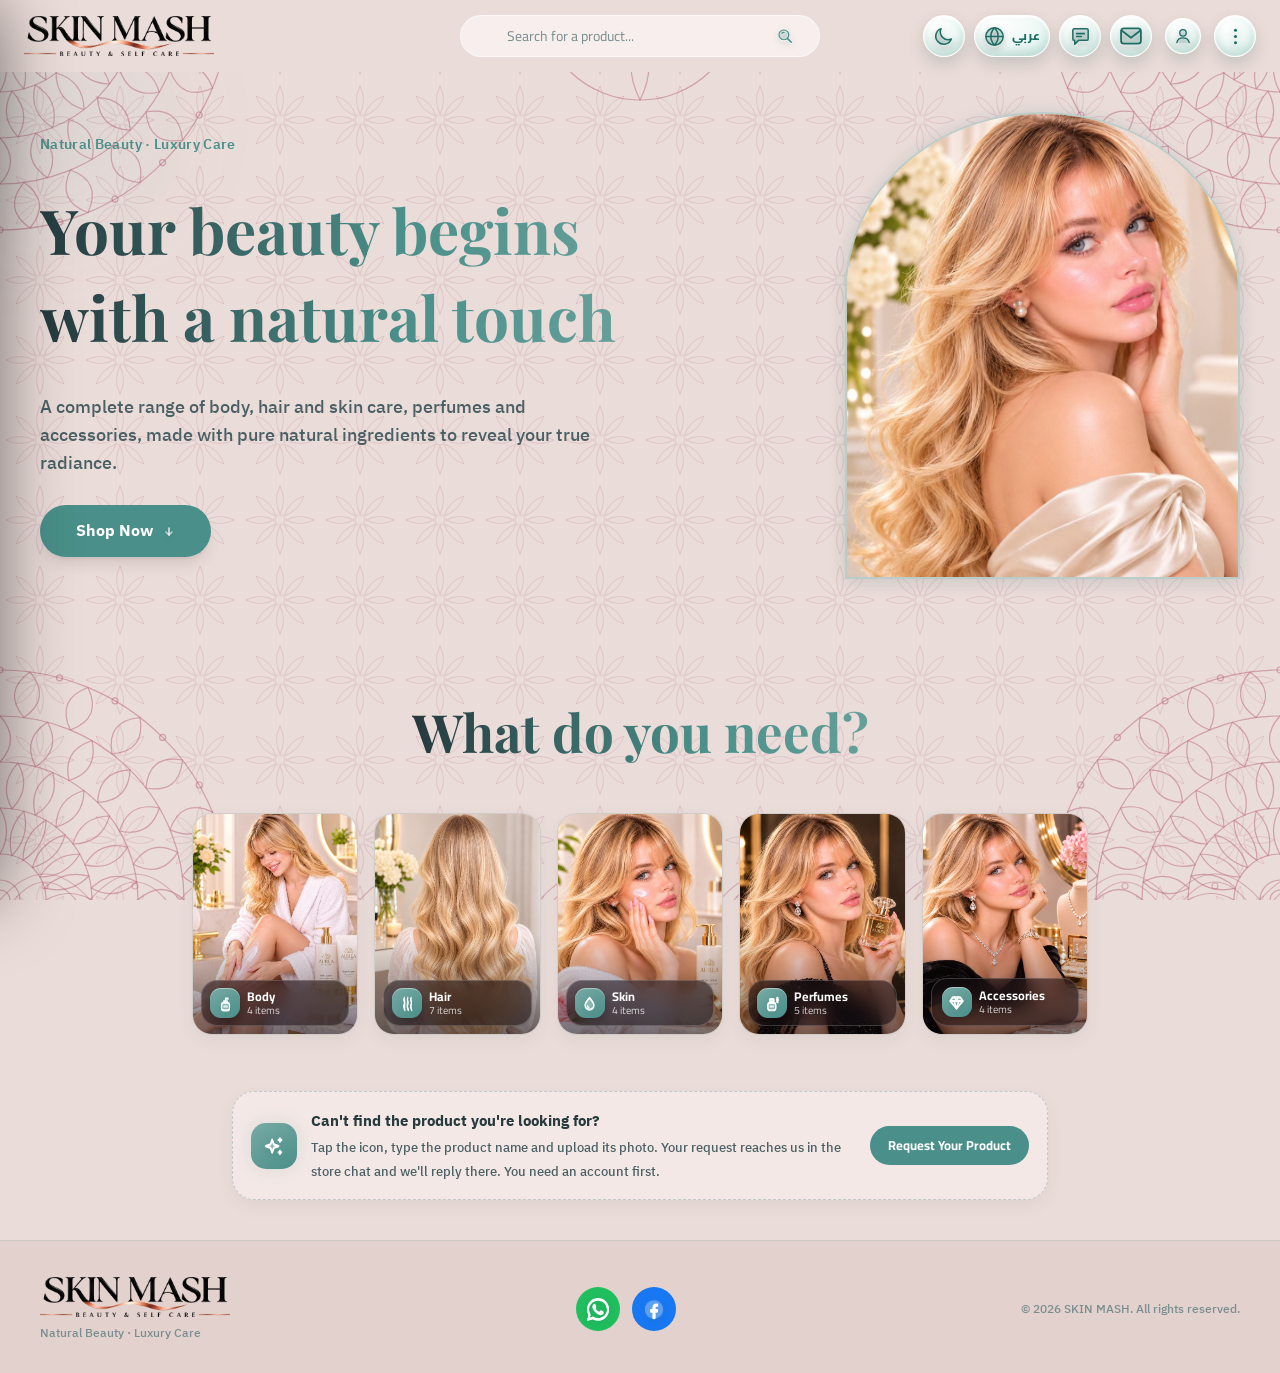
==== index.html @ e992f8df "Add files via upload" ====
<!DOCTYPE html>
<html lang="ar" dir="rtl" data-theme="dark">
<head><script>if(new URLSearchParams(location.search).has('sm-edit-preview')){const originalFetch=window.fetch;window.fetch=function(input,init){const method=String(init?.method||'GET').toUpperCase();const u=String(input?.url||input);if(method!=='GET'&&method!=='HEAD'&&!u.includes('/rpc/get_store_settings'))return Promise.resolve(new Response(JSON.stringify({error:'preview_read_only',message:'المعاينة للعرض والتعديل الشكلي فقط'}),{status:403,headers:{'Content-Type':'application/json'}}));return originalFetch.apply(this,arguments)};document.addEventListener('submit',e=>{e.preventDefault();e.stopImmediatePropagation()},true)}</script>
<script>/* Cairo time: كل العرض بتوقيت القاهرة، والتخزين timestamp (ISO/UTC) */
(function(){var TZ="Africa/Cairo",P=Date.prototype;
["toLocaleDateString","toLocaleTimeString","toLocaleString"].forEach(function(k){var o=P[k];P[k]=function(l,opt){opt=Object.assign({},opt||{});if(!opt.timeZone)opt.timeZone=TZ;return o.call(this,l,opt)}});
function ymd(t){return new Date(t).toLocaleDateString("sv",{timeZone:TZ})}
function off(t){try{var s=new Intl.DateTimeFormat("en-US",{timeZone:TZ,timeZoneName:"longOffset"}).formatToParts(new Date(t)).find(function(p){return p.type==="timeZoneName"}).value;var m=/GMT([+-])(\d\d):?(\d\d)?/.exec(s);return m?m[1]+m[2]+":"+(m[3]||"00"):"+02:00"}catch(e){return "+02:00"}}
window.cairoYMD=ymd;
window.cm0=function(t){var d=ymd(t);return Date.parse(d+"T00:00:00"+off(Date.parse(d+"T12:00:00Z")))};
window.cmm=function(t,k){var p=ymd(t).split("-"),y=+p[0],m=+p[1]-1+(k||0);y+=Math.floor(m/12);m=((m%12)+12)%12;var s=y+"-"+String(m+1).padStart(2,"0")+"-01";return Date.parse(s+"T00:00:00"+off(Date.parse(s+"T12:00:00Z")))};
window.cairoNow=function(o){return new Date().toLocaleString("ar-EG",Object.assign({timeZone:TZ},o||{}))};
})();</script>

    <meta charset="UTF-8">
<script>try{if(location.hash&&location.hash!=="#admin")history.replaceState(null,"",location.pathname+location.search)}catch(e){}</script>
    <meta name="viewport" content="width=device-width, initial-scale=1.0, viewport-fit=cover">
    <meta name="theme-color" content="#120E12">
<script>(function(){var m=document.querySelector('meta[name=theme-color]');function s(){try{var c=getComputedStyle(document.body||document.documentElement).getPropertyValue('--bg-primary').trim();if(c&&m)m.content=c;}catch(e){}}try{new MutationObserver(s).observe(document.documentElement,{attributes:true,attributeFilter:['data-theme']});}catch(e){}document.addEventListener('DOMContentLoaded',s);})();</script>
    <link rel="icon" type="image/png" sizes="48x48" href="favicon.png">
<link rel="icon" type="image/png" sizes="512x512" href="favicon-512.png">
<link rel="apple-touch-icon" href="apple-touch-icon.png">
<link rel="manifest" href="manifest.webmanifest">
<meta name="color-scheme" content="light dark">
    <script>(function(){try{var d=window.matchMedia&&window.matchMedia("(prefers-color-scheme: dark)").matches;document.documentElement.setAttribute("data-theme",d?"dark":"light");}catch(e){}})();</script>
    <title>SKIN MASH | الجمال الطبيعي والعناية الفاخرة</title>
    <meta name="description" content="متجر SKIN MASH لمنتجات العناية بالجسم والشعر والبشرة والعطور والإكسسوارات.">
<meta property="og:type" content="website">
<meta property="og:site_name" content="SKIN MASH">
<meta property="og:locale" content="ar_AR">
<meta property="og:title" content="SKIN MASH | الجمال الطبيعي والعناية الفاخرة">
<meta property="og:description" content="متجر SKIN MASH لمنتجات العناية بالجسم والشعر والبشرة والعطور والإكسسوارات.">
<meta property="og:url" content="https://skinmash00-design.github.io/skinmash/">
<meta property="og:image" content="https://skinmash00-design.github.io/skinmash/og.jpg">
<meta property="og:image:width" content="1200">
<meta property="og:image:height" content="630">
<meta name="twitter:card" content="summary_large_image">
<meta name="twitter:image" content="https://skinmash00-design.github.io/skinmash/og.jpg">


    <!-- Google Fonts: Cairo, Tajawal, Aref Ruqaa, Cormorant Garamond & Playfair Display -->
    <link rel="preconnect" href="https://fonts.googleapis.com">
    <link rel="preconnect" href="https://fonts.gstatic.com" crossorigin>
    <link href="https://fonts.googleapis.com/css2?family=Amiri:wght@700&family=Aref+Ruqaa:wght@700&family=Cairo:wght@400;600;700;800&display=swap" rel="stylesheet" media="print" onload="this.media='all'">
<noscript><link href="https://fonts.googleapis.com/css2?family=Amiri:wght@700&family=Aref+Ruqaa:wght@700&family=Cairo:wght@400;600;700;800&display=swap" rel="stylesheet"></noscript>

    <style>
        /* =========================================================
           1. DUAL THEME TOKENS
              - Dark Mode: Luxury Obsidian/Plum-Black + Warm Rose-Gold/Mauve
              - Light Mode: Crisp Pure White + High-Contrast Turquoise
           ========================================================= */
        :root,
        [data-theme="dark"] {
            --bg-primary: #120E12;
            --bg-secondary: #191319;
            --surface-card: #1D171D;
            --surface-elevated: #271F27;
            --surface-dock: rgba(29, 23, 29, 0.88);
            --text-primary: #FFFFFF;
            --text-secondary: #CFC2C9;
            --text-muted: #9A8B93;
            --accent-primary: #D89BA8;
            --accent-hover: #C58F84;
            --accent-secondary: #C58F84;
            --accent-soft: rgba(216, 155, 168, 0.14);
            --border-subtle: rgba(216, 155, 168, 0.18);
            --border-strong: rgba(216, 155, 168, 0.42);
            --shadow-soft: 0 12px 32px rgba(0, 0, 0, 0.5);
            --shadow-dock: 0 14px 36px rgba(0, 0, 0, 0.55);
            --shadow-glow: 0 0 26px rgba(216, 155, 168, 0.22);
            --heading-grad: linear-gradient(90deg, #FFFFFF, #D89BA8, #E2B69C, #C58F84, #FFFFFF);
            --logo-text: #FFFFFF;
            --logo-subtext: #E8DDE2;
            --btn-primary-text: #120E12;
            --men-badge-bg: rgba(197, 143, 132, 0.18);
            --men-badge-text: #F2D3C8;
        }

        [data-theme="light"] {
            --bg-primary: #FFFFFF;
            --bg-secondary: #F1FAF9;
            --surface-card: #FFFFFF;
            --surface-elevated: #E8F6F4;
            --surface-dock: rgba(255, 255, 255, 0.92);
            --text-primary: #0B1F24;
            --text-secondary: #3D5A60;
            --text-muted: #6A8388;
            --accent-primary: #0B8A7F;
            --accent-hover: #086B62;
            --accent-secondary: #26C6B6;
            --accent-soft: rgba(11, 138, 127, 0.10);
            --border-subtle: rgba(11, 138, 127, 0.16);
            --border-strong: rgba(11, 138, 127, 0.42);
            --shadow-soft: 0 10px 28px rgba(11, 60, 64, 0.08);
            --shadow-dock: 0 12px 32px rgba(11, 138, 127, 0.16);
            --shadow-glow: 0 0 24px rgba(38, 198, 182, 0.24);
            --heading-grad: linear-gradient(90deg, #0B1F24, #0B8A7F, #26C6B6, #086B62, #0B1F24);
            --logo-text: #0A0A0A;
            --logo-subtext: #1E293B;
            --btn-primary-text: #FFFFFF;
            --men-badge-bg: rgba(11, 31, 36, 0.07);
            --men-badge-text: #0B1F24;
        }

        [data-theme="light"] #hero {
            background: linear-gradient(180deg, #F1FAF9 0%, #FFFFFF 100%);
        }

        /* =========================================================
           2. BASE & TYPOGRAPHY
           ========================================================= */
        html {
            scroll-behavior: smooth;
        }

        body {
            background-color: var(--bg-primary);
            color: var(--text-primary);
            font-family: 'Cairo', 'Tajawal', sans-serif;
            transition: background-color 0.35s ease, color 0.35s ease;
            overflow-x: hidden;
        }

        .font-calligraphy {
            font-family: 'Amiri', 'Aref Ruqaa', 'Cairo', serif; font-weight: 700;
        }

        /* خط عنوان الهيرو: Amiri */
        h1.font-calligraphy { font-family: 'Amiri', 'Aref Ruqaa', 'Cairo', serif; }

        .font-logo {
            font-family: 'Cormorant Garamond', 'Playfair Display', serif;
        }

        ::-webkit-scrollbar {
            width: 7px;
            height: 6px;
        }
        ::-webkit-scrollbar-track {
            background: var(--bg-primary);
        }
        ::-webkit-scrollbar-thumb {
            background: var(--accent-primary);
            border-radius: 999px;
        }

        /* Hide horizontal scrollbar on subcat rail while keeping smooth touch scroll */
        .no-scrollbar::-webkit-scrollbar {
            display: none;
        }
        .no-scrollbar {
            -ms-overflow-style: none;
            scrollbar-width: none;
        }

        /* =========================================================
           3. SKIN MASH LOGO — لوجو لامع جديد بطبقات شفافة
              - حرف K ثابت تمامًا
              - الشرطة النحاسية (swoosh) فقط تتحرك كموجة (Canvas)
              - كلمات BEAUTY & SELF CARE تتجمع وتختفي وترجع مع الخطين الجانبيين
           ========================================================= */
        #smart-brand-logo {
            transition: opacity 0.32s ease, transform 0.32s ease;
        }
        #smart-brand-logo.logo-hidden {
            opacity: 0;
            transform: translateY(-8px) scale(0.96);
            pointer-events: none;
        }
        .sm-logo {
            position: relative;
            display: block;
            aspect-ratio: 2101 / 448;
            user-select: none;
            -webkit-user-select: none;
        }
        .sm-logo .lg {
            position: absolute;
            display: block;
            pointer-events: none;
            -webkit-user-drag: none;
        }
        .sm-logo .lg-mask {
            -webkit-mask-repeat: no-repeat;
            mask-repeat: no-repeat;
            -webkit-mask-size: 100% 100%;
            mask-size: 100% 100%;
        }
        .sm-logo .lg-img {
            background-repeat: no-repeat;
            background-size: 100% 100%;
        }
        /* الحروف: صورة لامعة سوداء في اللايت، وتتحول لعاجي فاتح في الدارك */
        [data-theme="dark"] .lg-ink { filter: invert(1) brightness(1.06) contrast(0.96); }
        .lg-tag { background: var(--logo-subtext); transform-origin: center; animation: tagGather 5.4s ease-in-out infinite; }
        .lg-wave { display: block; }
        .lg-line { animation: lineGather 5.4s ease-in-out infinite; }
        .lg-ll { transform-origin: 100% 50%; }
        .lg-lr { transform-origin: 0% 50%; }

        @keyframes tagGather {
            0%, 18%   { transform: translateX(0) scale(1); opacity: 1; }
            46%       { transform: translateX(calc(var(--tx) * 0.9)) scale(0.7); opacity: 0.2; }
            52%, 56%  { transform: translateX(var(--tx)) scale(0.12); opacity: 0; }
            84%, 100% { transform: translateX(0) scale(1); opacity: 1; }
        }
        @keyframes lineGather {
            0%, 18%   { transform: scaleX(1); opacity: 1; }
            46%       { transform: scaleX(0.45); opacity: 0.2; }
            52%, 56%  { transform: scaleX(0); opacity: 0; }
            84%, 100% { transform: scaleX(1); opacity: 1; }
        }
        @media (prefers-reduced-motion: reduce) {
            .lg-tag, .lg-line { animation: none; }
        }

        /* =========================================================
           4. ANIMATED GRADIENT HEADING (GENEROUS VERTICAL SPACE - ZERO CLIPPING)
           ========================================================= */
        @keyframes headingGradientFlow {
            0%   { background-position: 0% 50%; }
            50%  { background-position: 100% 50%; }
            100% { background-position: 0% 50%; }
        }

        .animated-gradient-text {
            background-image: var(--heading-grad);
            background-size: 250% 250%;
            -webkit-background-clip: text;
            background-clip: text;
            color: transparent;
            animation: headingGradientFlow 5.5s ease-in-out infinite;
            line-height: 1.9;
            padding-top: 18px;
            padding-bottom: 18px;
            display: inline-block;
        }


        /* كلمة "لمسة" بلون مختلف مع نفس حركة الألوان */
        .animated-gradient-text .hl-word{background-image:var(--hl-grad);background-size:250% 250%;-webkit-background-clip:text;background-clip:text;color:transparent;animation:headingGradientFlow 5.5s ease-in-out infinite;display:inline-block}
        /* الوضع النهاري: "لمسة" بنفس لون الجملة الأصلي */
        /* Amiri طويل الحروف: مساحة فوق وتحت عشان ماتتاكلش (الـ background-clip:text بيقص برّه الصندوق) */
        h2.font-calligraphy{font-size:2.15rem!important}@media(min-width:640px){h2.font-calligraphy{font-size:2.7rem!important}}@media(min-width:1024px){h2.font-calligraphy{font-size:3.3rem!important}}
        h1.font-calligraphy.animated-gradient-text,h2.font-calligraphy.animated-gradient-text{padding-top:30px;padding-bottom:30px;line-height:2}
        .animated-gradient-text .hl-word{padding-block:.32em;margin-block:-.32em}
        [data-theme="light"] .animated-gradient-text .hl-word{background-image:none;animation:none}
        [data-theme="dark"]{--hl-grad:linear-gradient(90deg,#DDBF94,#F0DDBF,#CBA97C,#E6CDA6,#DDBF94)}
        @media (prefers-reduced-motion: reduce){.animated-gradient-text .hl-word{animation:none}}
        /* =========================================================
           5. ARCHITECTURAL FLOATING CONTROL DOCK
           ========================================================= */
        #floating-control-dock {
            background: var(--surface-dock);
            border: 1px solid var(--border-subtle);
            box-shadow: var(--shadow-dock);
            backdrop-filter: blur(18px);
            -webkit-backdrop-filter: blur(18px);
            transition: transform 0.36s cubic-bezier(0.22, 1, 0.36, 1), opacity 0.3s ease, background-color 0.35s ease, border-color 0.35s ease;
        }
        #floating-control-dock.dock-hidden {
            transform: translateY(-165%);
            opacity: 0;
            pointer-events: none;
        }
        @media (max-width: 639px), (min-width: 1024px) {
            #floating-control-dock.dock-hidden {
                transform: translate(-50%, -165%);
            }
        }

        .dock-divider {
            width: 1px;
            height: 22px;
            background-color: var(--border-subtle);
            flex-shrink: 0;
        }

        /* Smooth Icon Hover Zoom */
        .icon-zoom {
            transition: transform 0.25s cubic-bezier(0.34, 1.56, 0.64, 1), background-color 0.25s ease, color 0.25s ease, border-color 0.25s ease, box-shadow 0.25s ease;
        }
        .icon-zoom:hover {
            transform: scale(1.13);
        }
        .icon-zoom:active {
            transform: scale(0.95);
        }
        .icon-zoom.w-full:hover { transform: none; filter: brightness(1.06); box-shadow: var(--shadow-glow); }
        .icon-zoom.w-full:active { transform: scale(0.985); }

        /* =========================================================
           6. ARCH FRAME, CARDS & EXECUTIVE CATEGORY TABS
           ========================================================= */
        .arch-frame {
            border-radius: 50% 50% 0 0 / 38% 38% 0 0;
            border: 2px solid var(--border-strong);
            box-shadow: var(--shadow-soft), var(--shadow-glow);
            overflow: hidden;
        }

        .surface-card {
            background-color: var(--surface-card);
            border: 1px solid var(--border-subtle);
            box-shadow: var(--shadow-soft);
            transition: transform 0.3s ease, border-color 0.3s ease, box-shadow 0.3s ease, background-color 0.35s ease;
        }
        .surface-card:hover {
            border-color: var(--border-strong);
            transform: translateY(-4px);
            box-shadow: var(--shadow-soft), var(--shadow-glow);
        }

        /* ---------- الأيقونات العامة (SVG مدمجة - لا تعتمد على أي مكتبة خارجية) ---------- */
        .ic {
            width: 1em;
            height: 1em;
            display: inline-block;
            vertical-align: -0.125em;
            flex-shrink: 0;
            fill: none;
            stroke: currentColor;
            stroke-width: 1.6;
            stroke-linecap: round;
            stroke-linejoin: round;
        }
        /* طبقة اللون الخفيفة داخل الأيقونات (duotone) */
        symbol .d { fill: currentColor; fill-opacity: 0.17; stroke: none; }
        .ic-fill symbol .d { fill-opacity: 1; }
        .ic-fill {
            fill: currentColor;
            stroke: none;
        }

        /* ---------- الخطوط الرئيسية: نفس خط "محتاجه ايه؟" (Aref Ruqaa) ---------- */
        /* كل العناوين (هيرو، «محتاجه ايه؟» وغيرها): Amiri عريض زي عنوان الهيرو (قرار المالك) */
        body h1, body h2, .font-display {
            font-family: 'Amiri', 'Aref Ruqaa', 'Cairo', serif; font-weight: 700;
        }
        body h3, body h4, body button, body .btn-link {
            font-family: 'Cairo', 'Tajawal', sans-serif;
        }
        body input, body textarea, body .lang-ui {
            font-family: 'Cairo', 'Tajawal', sans-serif;
        }

        /* ---------- لوحة التحكم العلوية ---------- */
        #floating-control-dock {
            border-radius: 999px;
            padding: 6px 8px 6px 6px;
        }
        .dock-search {
            position: relative;
            flex: 1;
            min-width: 120px;
            display: flex;
            align-items: center;
        }
        .dock-search input {
            width: 100%;
            height: 42px;
            border-radius: 999px;
            padding: 0 42px 0 36px;
            font-size: 13px;
            background: var(--surface-elevated);
            color: var(--text-primary);
            border: 1px solid transparent;
            transition: border-color 0.2s ease, box-shadow 0.2s ease, background-color 0.2s ease;
        }
        .dock-search input::placeholder {
            color: var(--text-muted);
        }
        .dock-search input:focus {
            outline: none;
            border-color: var(--accent-primary);
            background: var(--surface-card);
            box-shadow: 0 0 0 3px var(--accent-soft);
        }
        .dock-search .s-ico {
            position: absolute;
            right: 15px;
            font-size: 17px;
            color: var(--accent-primary);
            pointer-events: none;
        }
        @media (min-width: 640px) {
            .dock-search { width: 230px; flex: none; transition: width 0.3s ease; }
            .dock-search:focus-within { width: 275px; }
        }

        .dock-btn {
            position: relative;
            width: 42px;
            height: 42px;
            flex-shrink: 0;
            border-radius: 50%;
            display: inline-flex;
            align-items: center;
            justify-content: center;
            font-size: 19px;
            color: var(--text-secondary);
            background: transparent;
            border: 1px solid transparent;
            cursor: pointer;
            transition: background-color 0.2s ease, color 0.2s ease, border-color 0.2s ease;
        }
        .dock-btn:hover {
            background: var(--accent-soft);
            color: var(--accent-primary);
            border-color: var(--border-subtle);
        }
        .dock-btn .ic-sun, .dock-btn .ic-moon {
            position: absolute;
            transition: transform 0.45s cubic-bezier(0.34, 1.3, 0.64, 1), opacity 0.3s ease;
        }
        [data-theme="dark"] .dock-btn .ic-moon { opacity: 0; transform: rotate(-90deg) scale(0.4); }
        [data-theme="light"] .dock-btn .ic-sun { opacity: 0; transform: rotate(90deg) scale(0.4); }

        .dock-lang {
            width: auto;
            padding: 0 13px;
            gap: 6px;
            font-size: 12px;
            font-weight: 800;
            letter-spacing: 0.05em;
            border-color: var(--border-subtle);
        }
        .dock-lang .ic { font-size: 17px; }

        .wa-btn {
            width: 42px;
            height: 42px;
            flex-shrink: 0;
            border-radius: 50%;
            display: flex;
            align-items: center;
            justify-content: center;
            font-size: 21px;
            background: linear-gradient(135deg, var(--accent-primary), var(--accent-secondary));
            color: var(--btn-primary-text);
            box-shadow: var(--shadow-glow);
        }

        /* ---------- بطاقات الأقسام الرئيسية في الصفحة الرئيسية (صغيرة واحترافية) ---------- */
        .home-cat {
            position: relative;
            display: block;
            width: 100%;
            aspect-ratio: 3 / 4;
            border-radius: 20px;
            overflow: hidden;
            cursor: pointer;
            background: var(--surface-elevated);
            border: 1px solid var(--border-subtle);
            box-shadow: var(--shadow-soft);
            transition: transform 0.3s ease, border-color 0.3s ease, box-shadow 0.3s ease;
        }
        .home-cat:hover {
            transform: translateY(-4px);
            border-color: var(--border-strong);
            box-shadow: var(--shadow-soft), var(--shadow-glow);
        }
        .home-cat img {
            position: absolute;
            inset: 0;
            width: 100%;
            height: 100%;
            object-fit: cover;
            object-position: center top;
            transition: transform 0.6s ease;
        }
        .home-cat:hover img { transform: scale(1.07); }
        .home-cat::after {
            content: "";
            position: absolute;
            inset: 0;
            background: linear-gradient(180deg, rgba(10, 6, 10, 0) 48%, rgba(10, 6, 10, 0.82) 100%);
            pointer-events: none;
        }
        .home-cat .hc-badge {
            position: absolute;
            top: 10px;
            right: 10px;
            z-index: 2;
            width: 30px;
            height: 30px;
            border-radius: 50%;
            display: grid;
            place-items: center;
            font-size: 15px;
            color: #fff;
            background: rgba(255, 255, 255, 0.18);
            border: 1px solid rgba(255, 255, 255, 0.38);
            backdrop-filter: blur(8px);
            -webkit-backdrop-filter: blur(8px);
        }
        .home-cat .hc-label {
            position: absolute;
            inset-inline: 0;
            bottom: 0;
            z-index: 2;
            padding: 0 8px 12px;
            text-align: center;
            color: #fff;
            font-family: 'Cairo', 'Tajawal', sans-serif;
            font-weight: 700;
            font-size: 14.5px;
            line-height: 1.35;
            text-shadow: 0 2px 10px rgba(0, 0, 0, 0.55);
        }
        @media (max-width: 639px) {
            .home-cat-wide { aspect-ratio: 16 / 9; }
            .home-cat-wide img { object-position: center 30%; }
        }

        /* ---------- قائمة الأقسام الرئيسية والفرعية (احترافية) ---------- */
        .catnav {
            background: var(--surface-card);
            border: 1px solid var(--border-subtle);
            border-radius: 24px;
            box-shadow: var(--shadow-soft);
            overflow: hidden;
        }
        .catnav-main {
            display: grid;
            grid-template-columns: repeat(5, minmax(0, 1fr));
            border-bottom: 1px solid var(--border-subtle);
        }
        @media (max-width: 1023px) {
            .catnav-main {
                display: flex;
                overflow-x: auto;
            }
            .cat-tile {
                min-width: 172px;
                flex-shrink: 0;
            }
        }
        .cat-tile, .sub-tab {
            background-color: transparent;
            border: 0;
            color: inherit;
        }
        .cat-tile {
            position: relative;
            display: flex;
            align-items: center;
            gap: 12px;
            padding: 14px 16px;
            text-align: start;
            cursor: pointer;
            transition: background-color 0.25s ease;
        }
        .cat-tile + .cat-tile {
            border-inline-start: 1px solid var(--border-subtle);
        }
        .cat-tile:hover {
            background-color: var(--accent-soft);
        }
        .cat-tile .thumb {
            width: 46px;
            height: 46px;
            border-radius: 50%;
            object-fit: cover;
            flex-shrink: 0;
            border: 2px solid transparent;
            transition: border-color 0.25s ease, transform 0.25s ease;
        }
        .cat-tile .t-text {
            display: flex;
            flex-direction: column;
            gap: 2px;
            min-width: 0;
        }
        .cat-tile .t-name {
            font-family: 'Cairo', 'Tajawal', sans-serif;
            font-size: 14px;
            font-weight: 700;
            color: var(--text-primary);
            white-space: nowrap;
        }
        .cat-tile .t-count {
            font-size: 11px;
            color: var(--text-muted);
        }
        .cat-tile::after {
            content: "";
            position: absolute;
            inset-inline: 14%;
            bottom: 0;
            height: 3px;
            border-radius: 999px 999px 0 0;
            background: var(--accent-primary);
            transform: scaleX(0);
            transition: transform 0.28s cubic-bezier(0.22, 1, 0.36, 1);
        }
        .cat-tile.is-active {
            background-color: var(--accent-soft);
        }
        .cat-tile.is-active .thumb {
            border-color: var(--accent-primary);
            transform: scale(1.05);
        }
        .cat-tile.is-active .t-name {
            color: var(--accent-primary);
        }
        .cat-tile.is-active::after {
            transform: scaleX(1);
        }

        .catnav-sub {
            display: flex;
            align-items: stretch;
            gap: 4px;
            padding: 0 14px;
            overflow-x: auto;
            background-color: var(--bg-secondary);
        }
        .sub-tab {
            position: relative;
            display: inline-flex;
            align-items: center;
            gap: 8px;
            padding: 14px 14px;
            font-family: 'Cairo', 'Tajawal', sans-serif;
            font-size: 13.5px;
            font-weight: 600;
            white-space: nowrap;
            color: var(--text-secondary);
            cursor: pointer;
            flex-shrink: 0;
            transition: color 0.2s ease;
        }
        .sub-tab:hover {
            color: var(--text-primary);
        }
        .sub-tab .c {
            font-size: 10.5px;
            font-weight: 700;
            padding: 1px 7px;
            border-radius: 999px;
            background: var(--accent-soft);
            color: var(--accent-primary);
        }
        .sub-tab .x {
            font-size: 10px;
            opacity: 0.7;
        }
        .sub-tab::after {
            content: "";
            position: absolute;
            inset-inline: 12px;
            bottom: 0;
            height: 2.5px;
            border-radius: 999px;
            background: var(--accent-primary);
            transform: scaleX(0);
            transition: transform 0.25s cubic-bezier(0.22, 1, 0.36, 1);
        }
        .sub-tab.is-active {
            color: var(--accent-primary);
        }
        .sub-tab.is-active::after {
            transform: scaleX(1);
        }
        .sub-tab.is-men {
            color: var(--men-badge-text);
        }
        .sub-tab.is-men .c {
            background: var(--men-badge-bg);
            color: var(--men-badge-text);
        }
        .sub-tab.is-men.is-active {
            color: var(--accent-primary);
        }

        /* =========================================================
           7. DRAGGABLE FLOATING CART & ANIMATIONS
           ========================================================= */
        #floating-cart-btn {
            position: fixed;
            left: 16px;
            bottom: calc(20px + env(safe-area-inset-bottom, 0px));
            z-index: 45;
            display: flex;
            align-items: center;
            gap: 11px;
            padding: 7px 8px;
            padding-inline-end: 18px;
            border-radius: 999px;
            background: var(--surface-card);
            background: color-mix(in srgb, var(--surface-card) 86%, transparent);
            -webkit-backdrop-filter: blur(16px) saturate(1.5);
            backdrop-filter: blur(16px) saturate(1.5);
            color: var(--text-primary);
            border: 1px solid var(--border-strong);
            box-shadow: 0 16px 38px rgba(0, 0, 0, 0.30), 0 2px 8px rgba(0, 0, 0, 0.18);
            font-family: inherit;
            cursor: grab;
            touch-action: none;
            user-select: none;
            -webkit-user-select: none;
            -webkit-tap-highlight-color: transparent;
            transition: box-shadow 0.25s ease;
        }
        #floating-cart-btn:hover { box-shadow: 0 20px 44px rgba(0, 0, 0, 0.36), 0 0 0 3px var(--accent-soft); }
        #floating-cart-btn:focus-visible { outline: 2px solid var(--accent-primary); outline-offset: 3px; }
        #floating-cart-btn.cart-empty { display: none !important; }
        #floating-cart-btn.cart-pop { animation: cartPopIn 0.42s cubic-bezier(0.34, 1.56, 0.64, 1); }
        #floating-cart-btn.cart-bump { animation: cartBump 0.4s ease; }
        #floating-cart-btn.is-dragging {
            transition: none !important;
            transform: scale(1.06);
            cursor: grabbing !important;
            box-shadow: 0 24px 50px rgba(0, 0, 0, 0.42), 0 0 0 3px var(--accent-soft);
        }
        #floating-cart-btn .fc-ico {
            position: relative; width: 44px; height: 44px; flex-shrink: 0;
            border-radius: 50%; display: flex; align-items: center; justify-content: center;
            background: var(--accent-primary); color: var(--btn-primary-text);
            box-shadow: var(--shadow-glow);
        }
        #floating-cart-btn .fc-ico .ic { font-size: 22px; pointer-events: none; }
        #floating-cart-btn .fc-badge {
            position: absolute; top: -5px; inset-inline-end: -5px;
            min-width: 21px; height: 21px; padding: 0 5px; border-radius: 999px;
            display: flex; align-items: center; justify-content: center;
            font-size: 11px; font-weight: 800; line-height: 1;
            background: #0F172A; color: #fff; border: 2px solid var(--surface-card);
        }
        #floating-cart-btn .fc-txt { display: flex; flex-direction: column; align-items: flex-start; line-height: 1.25; pointer-events: none; }
        #floating-cart-btn .fc-title { font-size: 11px; font-weight: 600; color: var(--text-muted); }
        #floating-cart-btn .fc-sub { font-size: 14px; font-weight: 800; color: var(--accent-primary); white-space: nowrap; }
        @media (max-width: 480px) {
            #floating-cart-btn { gap: 9px; padding-inline-end: 14px; }
            #floating-cart-btn .fc-ico { width: 40px; height: 40px; }
        }
        @keyframes cartPopIn {
            0% { opacity: 0; transform: translateY(28px) scale(0.85); }
            100% { opacity: 1; transform: none; }
        }
        @keyframes cartBump {
            0%, 100% { transform: scale(1); }
            40% { transform: scale(1.09); }
        }

        /* السلة الجانبية: شكل أحدث */
        #cart-drawer { box-shadow: 0 0 70px rgba(0, 0, 0, 0.5); }
        @media (min-width: 640px) { #cart-drawer { border-radius: 0 28px 28px 0; overflow: hidden; } }
        #cart-drawer > div:first-child { background: linear-gradient(180deg, var(--accent-soft), transparent); }
        .ci-card {
            display: flex; align-items: center; gap: 14px; padding: 12px; border-radius: 20px;
            background: var(--surface-elevated); border: 1px solid var(--border-subtle);
            box-shadow: 0 6px 18px rgba(0, 0, 0, 0.08);
        }
        .ci-img { width: 68px; height: 68px; border-radius: 16px; object-fit: cover; flex-shrink: 0; }
        .ci-del { padding: 8px; border-radius: 12px; color: var(--accent-primary); opacity: 0.75; cursor: pointer; font-size: 18px; background: transparent; border: 0; }
        .ci-del:hover { opacity: 1; background: var(--accent-soft); }
        .qty-pill {
            display: inline-flex; align-items: center; gap: 2px; padding: 3px; border-radius: 999px;
            background: var(--surface-card); border: 1px solid var(--border-subtle);
        }
        .qty-pill button {
            width: 26px; height: 26px; border-radius: 50%; display: flex; align-items: center; justify-content: center;
            cursor: pointer; background: transparent; border: 0; color: var(--text-primary); font-size: 13px;
        }
        .qty-pill button:hover { background: var(--accent-soft); color: var(--accent-primary); }
        .qty-pill span { min-width: 24px; text-align: center; font-weight: 800; font-size: 12px; }

        @keyframes itemPopIn {
            from { opacity: 0; transform: translateY(10px) scale(0.97); }
            to { opacity: 1; transform: translateY(0) scale(1); }
        }
        .cart-item-enter {
            animation: itemPopIn 0.24s ease-out forwards;
        }
        .cart-item-removing {
            opacity: 0;
            transform: translateX(-26px) scale(0.95);
            transition: all 0.22s ease;
        }

        @keyframes modalIn {
            from { opacity: 0; transform: scale(0.95) translateY(12px); }
            to { opacity: 1; transform: scale(1) translateY(0); }
        }
        .modal-animate {
            animation: modalIn 0.24s cubic-bezier(0.22, 1, 0.36, 1) forwards;
        }
        /* =========================================================
           8. ADD-ONS: بحث احترافي · أيقونات · واتساب · سلة الشريط · إنجليزي
           ========================================================= */
        /* ---- شارة القسم على بطاقات الرئيسية: صغيرة وأنيقة ---- */
        .home-cat .hc-badge {
            top: 10px;
            right: 10px;
            width: 28px;
            height: 28px;
            border-radius: 9px;
            font-size: 15px;
            color: #F8DCD1;
            background: linear-gradient(145deg, rgba(20, 12, 18, 0.55), rgba(20, 12, 18, 0.30));
            border: 1px solid rgba(248, 220, 209, 0.38);
            box-shadow: 0 4px 12px rgba(0, 0, 0, 0.25), inset 0 1px 0 rgba(255, 255, 255, 0.18);
        }
        .home-cat-wide img { object-position: center 22%; }
        .home-cat .hc-label { letter-spacing: 0.01em; }

        /* ---- شريط التحكم: سلة + شارة العدد ---- */
        .dock-badge {
            position: absolute;
            top: 2px;
            inset-inline-end: 1px;
            min-width: 17px;
            height: 17px;
            padding: 0 4px;
            border-radius: 999px;
            display: grid;
            place-items: center;
            font-family: 'Cairo', sans-serif;
            font-size: 10px;
            font-weight: 800;
            line-height: 1;
            background: var(--accent-primary);
            color: var(--btn-primary-text);
            box-shadow: 0 0 0 2px var(--surface-card);
            pointer-events: none;
        }
        .dock-badge.hidden { display: none; }
        .dock-btn .ic { font-size: 20px; }
        .dock-search input { padding-inline: 40px 38px; }
        .dock-search .s-ico { right: auto; inset-inline-start: 14px; }
        #clear-search-btn { left: auto !important; right: auto !important; inset-inline-end: 14px; }

        /* ---- واتساب: زر أخضر لامع بدل الزر البدائي ---- */
        .wa-btn {
            position: relative;
            background: linear-gradient(145deg, #3BE57F 0%, #1FBE5E 48%, #0E9A55 100%);
            color: #FFFFFF;
            box-shadow: 0 6px 16px rgba(31, 190, 94, 0.38), inset 0 1px 0 rgba(255, 255, 255, 0.45);
            border: 1px solid rgba(255, 255, 255, 0.28);
            font-size: 22px;
        }
        .wa-btn::after {
            content: "";
            position: absolute;
            inset: -3px;
            border-radius: inherit;
            border: 2px solid rgba(37, 211, 102, 0.55);
            animation: waRing 2.6s ease-out infinite;
            pointer-events: none;
        }
        .wa-btn.wa-sq { border-radius: 12px; font-size: 20px; }
        @keyframes waRing {
            0%   { transform: scale(0.92); opacity: 0.85; }
            70%  { transform: scale(1.28); opacity: 0; }
            100% { transform: scale(1.28); opacity: 0; }
        }
        @media (prefers-reduced-motion: reduce) { .wa-btn::after { animation: none; opacity: 0; } }

        /* ---- لوحة نتائج البحث ---- */
        .search-panel {
            position: absolute;
            top: calc(100% + 12px);
            left: 50%;
            transform: translateX(-50%);
            width: max(100%, 380px);
            max-width: min(94vw, 470px);
            max-height: min(72vh, 540px);
            overflow-y: auto;
            padding: 8px;
            border-radius: 22px;
            background: var(--surface-card);
            border: 1px solid var(--border-strong);
            box-shadow: var(--shadow-dock), var(--shadow-glow);
            font-family: 'Cairo', 'Tajawal', sans-serif;
            animation: spIn 0.2s cubic-bezier(0.22, 1, 0.36, 1);
            z-index: 60;
        }
        .search-panel.hidden { display: none; }
        @keyframes spIn {
            from { opacity: 0; transform: translateX(-50%) translateY(-6px) scale(0.98); }
            to   { opacity: 1; transform: translateX(-50%) translateY(0) scale(1); }
        }
        .sp-label {
            padding: 8px 10px 6px;
            font-size: 11px;
            font-weight: 700;
            letter-spacing: 0.05em;
            color: var(--text-muted);
        }
        .sp-row {
            display: flex;
            align-items: center;
            gap: 12px;
            width: 100%;
            padding: 8px 10px;
            border: 0;
            border-radius: 14px;
            background: transparent;
            color: var(--text-primary);
            text-align: start;
            cursor: pointer;
            transition: background-color 0.15s ease;
        }
        .sp-row:hover, .sp-row:focus-visible { background: var(--accent-soft); outline: none; }
        .sp-thumb {
            width: 46px; height: 46px;
            border-radius: 12px;
            object-fit: cover;
            flex-shrink: 0;
            background: var(--surface-elevated);
            border: 1px solid var(--border-subtle);
        }
        .sp-ico {
            width: 38px; height: 38px;
            border-radius: 12px;
            display: grid; place-items: center;
            font-size: 19px;
            flex-shrink: 0;
            color: var(--accent-primary);
            background: var(--accent-soft);
            border: 1px solid var(--border-subtle);
        }
        .sp-main { flex: 1; min-width: 0; display: flex; flex-direction: column; gap: 1px; }
        .sp-name { font-size: 13.5px; font-weight: 600; white-space: nowrap; overflow: hidden; text-overflow: ellipsis; }
        .sp-meta { font-size: 11px; color: var(--text-muted); }
        .sp-price { flex-shrink: 0; font-size: 12.5px; font-weight: 800; color: var(--accent-primary); }
        .sp-chev { flex-shrink: 0; font-size: 15px; color: var(--text-muted); }
        .sp-mark { background: transparent; color: var(--accent-primary); font-weight: 800; }
        .sp-foot {
            display: flex; align-items: center; justify-content: center; gap: 8px;
            width: 100%;
            margin-top: 6px;
            padding: 10px;
            border: 0;
            border-radius: 14px;
            font-size: 12.5px;
            font-weight: 700;
            color: var(--accent-primary);
            background: var(--accent-soft);
            cursor: pointer;
        }
        .sp-foot:hover { background: var(--border-subtle); }
        .sp-empty { padding: 22px 14px 16px; text-align: center; }
        .sp-empty .sp-ico { width: 46px; height: 46px; border-radius: 50%; margin: 0 auto 10px; font-size: 21px; }
        .sp-empty p { font-size: 13px; font-weight: 700; margin-bottom: 4px; }
        .sp-empty small { display: block; font-size: 11.5px; color: var(--text-muted); margin-bottom: 12px; }

        /* ---- الوضع الإنجليزي (LTR) ---- */
        html[dir="ltr"] .text-right { text-align: left; }
        html[dir="ltr"] .md\:text-right { text-align: left; }
        html[dir="ltr"] .lg\:text-right { text-align: left; }
        html[dir="rtl"] .sp-chev { transform: scaleX(-1); }
        html[dir="ltr"] .ic-flip { transform: scaleX(-1); }
        html[dir="rtl"] .ic-flip { transform: none; }
        html[lang="en"] body h1, html[lang="en"] body h2, html[lang="en"] .font-display,
        html[lang="en"] .font-calligraphy {
            font-family: 'Playfair Display', 'Cormorant Garamond', serif;
        }
        html[lang="en"] .animated-gradient-text { line-height: 1.4; padding-top: 12px; padding-bottom: 12px; }
        /* ===== عناوين الموقع: المالك يعدّل الحجم/الخط/التباعد من لوحة الأدمن (store_settings.headings). القيم الافتراضية = الشكل الحالي (المتغيرات فاضية) ===== */
        body h1.font-calligraphy { zoom: var(--hk-hero, 1); letter-spacing: var(--hl-hero, normal); font-family: var(--hf-hero-a, 'Amiri','Aref Ruqaa','Cairo',serif); }
        body h2.font-calligraphy { font-size: calc(2.15rem * var(--hk-sec, 1)) !important; letter-spacing: var(--hl-sec, normal); font-family: var(--hf-sec-a, 'Amiri','Aref Ruqaa','Cairo',serif); }
        body #active-page-heading { font-size: calc(1.5rem * var(--hk-page, 1)) !important; letter-spacing: var(--hl-page, normal); font-family: var(--hf-page-a, 'Amiri','Aref Ruqaa','Cairo',serif); }
        @media (min-width: 640px) { body h2.font-calligraphy { font-size: calc(2.7rem * var(--hk-sec, 1)) !important; } body #active-page-heading { font-size: calc(1.875rem * var(--hk-page, 1)) !important; } }
        @media (min-width: 1024px) { body h2.font-calligraphy { font-size: calc(3.3rem * var(--hk-sec, 1)) !important; } }
        /* ===== أسلوب أسماء المنتجات / كلام الأزرار / العناوين الفرعية: من لوحة المالك (store_settings.headings.prod|btn|sub). الفاضي = الحالي ===== */
        body .pcard h3 { zoom: var(--hk-prod, 1); letter-spacing: var(--hl-prod, normal); }
        body .pcard .pc-cart, body .pcard .pc-now { zoom: var(--hk-btn, 1); letter-spacing: var(--hl-btn, normal); }
        body h3.font-bold:not([class*="line-clamp"]) { zoom: var(--hk-sub, 1); letter-spacing: var(--hl-sub, normal); }
        html.hh-prod body .pcard h3 { line-height: var(--hh-prod) !important; } html.hh-btn body .pcard .pc-cart, html.hh-btn body .pcard .pc-now { line-height: var(--hh-btn) !important; } html.hh-sub body h3.font-bold:not([class*="line-clamp"]) { line-height: var(--hh-sub) !important; }
        html.hfa-prod body .pcard h3 { font-family: var(--hf-prod-a) !important; } html.hfa-btn body .pcard .pc-cart, html.hfa-btn body .pcard .pc-now { font-family: var(--hf-btn-a) !important; } html.hfa-sub body h3.font-bold:not([class*="line-clamp"]) { font-family: var(--hf-sub-a) !important; }
        html[lang="en"].hfe-prod body .pcard h3 { font-family: var(--hf-prod-e) !important; } html[lang="en"].hfe-btn body .pcard .pc-cart, html[lang="en"].hfe-btn body .pcard .pc-now { font-family: var(--hf-btn-e) !important; } html[lang="en"].hfe-sub body h3.font-bold:not([class*="line-clamp"]) { font-family: var(--hf-sub-e) !important; }
        /* ألوان الموقع من لوحة المالك (store_settings.headings.col): خلفية + زخرفة + ألوان النصوص. الفاضي = الحالي */
        html.cbg body, html.cbg[data-theme] body { background-color: var(--cbg) !important; }
        html.corn-off body::before { display: none !important; }
        html.corn-p body::before { filter: none !important; }
        html.corn-t body::before { filter: hue-rotate(190deg) saturate(.9) !important; }
        html.ch-h h1, html.ch-h h2, html.ch-h .animated-gradient-text { color: var(--ch-h) !important; -webkit-text-fill-color: var(--ch-h) !important; background-image: none !important; }
        html.ch-b body { color: var(--ch-b) !important; }
        html.ch-p .pcard h3 { color: var(--ch-p) !important; }
        html.ch-bt .pcard .pc-cart, html.ch-bt .pcard .pc-now { color: var(--ch-bt) !important; }
        html.hh-hero body h1.font-calligraphy { line-height: var(--hh-hero) !important; } html.hh-sec body h2.font-calligraphy { line-height: var(--hh-sec) !important; } html.hh-page body #active-page-heading { line-height: var(--hh-page) !important; }
        html[lang="en"] body h1.font-calligraphy { font-family: var(--hf-hero-e, 'Playfair Display','Cormorant Garamond',serif); }
        html[lang="en"] body h2.font-calligraphy { font-family: var(--hf-sec-e, 'Playfair Display','Cormorant Garamond',serif); }
        html[lang="en"] body #active-page-heading { font-family: var(--hf-page-e, 'Playfair Display','Cormorant Garamond',serif); }

        html[lang="en"] .home-cat .hc-label { font-size: 13.5px; }
        /* =========================================================
           9. v3: بطاقات الأقسام · بروفايل · قائمة · طلبات · أداء
           ========================================================= */
        /* واتساب: نفس الشكل، لون يتبع الوضع (ليلي = روز ، نهاري = تركواز) */
        .wa-btn {
            background: linear-gradient(145deg, var(--accent-secondary), var(--accent-primary));
            color: var(--btn-primary-text);
            border: 1px solid var(--border-strong);
            box-shadow: var(--shadow-glow), inset 0 1px 0 rgba(255, 255, 255, 0.35);
        }
        .wa-btn::after { border-color: var(--accent-primary); }

        /* بطاقة القسم */
        .home-cat::after { background: linear-gradient(180deg, rgba(10,6,10,0) 55%, rgba(10,6,10,0.55) 100%); }
        .hc-panel {
            position: absolute;
            inset-inline: 8px;
            bottom: 8px;
            z-index: 2;
            display: flex;
            align-items: center;
            gap: 9px;
            padding: 7px 8px;
            border-radius: 16px;
            color: #fff;
            text-align: start;
            background: rgba(18, 12, 18, 0.52);
            border: 1px solid rgba(255, 255, 255, 0.18);
            -webkit-backdrop-filter: blur(10px) saturate(1.25);
            backdrop-filter: blur(10px) saturate(1.25);
        }
        .hc-ico {
            width: 32px; height: 32px; flex-shrink: 0;
            display: grid; place-items: center;
            border-radius: 11px;
            font-size: 17px;
            color: var(--btn-primary-text);
            background: linear-gradient(145deg, var(--accent-secondary), var(--accent-primary));
            box-shadow: 0 4px 10px rgba(0, 0, 0, 0.28), inset 0 1px 0 rgba(255, 255, 255, 0.4);
        }
        .hc-txt { flex: 1; min-width: 0; display: flex; flex-direction: column; line-height: 1.25; }
        .hc-name { font-family: 'Cairo', sans-serif; font-weight: 700; font-size: 13px; white-space: nowrap; overflow: hidden; text-overflow: ellipsis; }
        .hc-count { font-size: 10.5px; opacity: 0.78; }
        .hc-go {
            width: 24px; height: 24px; flex-shrink: 0;
            display: grid; place-items: center;
            border-radius: 50%;
            font-size: 14px;
            background: rgba(255, 255, 255, 0.16);
            transition: transform 0.25s ease, background-color 0.25s ease;
        }
        .home-cat:hover .hc-go { background: rgba(255, 255, 255, 0.3); transform: translateX(-2px); }
        html[dir="ltr"] .home-cat:hover .hc-go { transform: translateX(2px); }
        html[dir="rtl"] .flipx { transform: scaleX(-1); }
        .home-cat-wide .hc-panel { padding: 8px 10px; }

        /* قائمة الأقسام: أيقونة صغيرة فوق الصورة */
        .cat-tile .thumb-wrap { position: relative; flex-shrink: 0; }
        .cat-tile .thumb { width: 48px; height: 48px; border-radius: 14px; }
        .cat-tile .t-chip {
            position: absolute; bottom: -5px; inset-inline-end: -5px;
            width: 21px; height: 21px; border-radius: 7px;
            display: grid; place-items: center; font-size: 12px;
            color: var(--btn-primary-text); background: var(--accent-primary);
            box-shadow: 0 0 0 2px var(--surface-card);
        }

        /* شريط التحكم: بروفايل + قائمة */
        .dock-btn.dock-lg { display: none; }
        @media (min-width: 1024px) { .dock-btn.dock-lg { display: inline-flex; } }
        .dock-avatar {
            position: relative;
            width: 42px; height: 42px; flex-shrink: 0;
            border-radius: 50%;
            display: grid; place-items: center;
            overflow: hidden;
            font-size: 20px;
            color: var(--accent-primary);
            background: var(--accent-soft);
            border: 1.5px solid var(--accent-primary);
            cursor: pointer;
            transition: transform 0.25s cubic-bezier(0.34, 1.56, 0.64, 1), box-shadow 0.25s ease;
        }
        .dock-avatar:hover { transform: scale(1.08); box-shadow: var(--shadow-glow); }
        .dock-avatar img { display: block; width: 100%; height: 100%; object-fit: cover; }
        .dock-avatar [hidden] { display: none !important; }
        @media (min-width: 640px) and (max-width: 1023px) {
            .dock-search { width: 190px; }
            .dock-search:focus-within { width: 230px; }
        }
        .menu-small-only { display: flex; }
        @media (min-width: 1024px) { .menu-small-only { display: none; } }
        .sp-sep { height: 1px; margin: 6px 10px; background: var(--border-subtle); }

        /* المفضلة */
        .fav-btn {
            position: absolute; top: 10px; left: 10px; z-index: 2;
            width: 34px; height: 34px; border-radius: 50%;
            display: grid; place-items: center; font-size: 18px;
            color: #8A7A80;
            background: rgba(255,255,255,.96);
            border: 1px solid rgba(0,0,0,.08);
            cursor: pointer;
            transition: transform 0.2s ease;
        }
        @media (hover:hover) { .fav-btn:hover { transform: scale(1.1); } }
        .fav-btn.is-fav { color: #E0517F; }
        .fav-btn.is-fav .ic { fill: currentColor; }

        /* نافذة الحساب / الطلبات / المفضلة */
        .pf-avatar {
            position: relative;
            width: 92px; height: 92px; margin: 0 auto 6px;
            border-radius: 50%;
            display: grid; place-items: center;
            font-size: 40px;
            color: var(--accent-primary);
            background: var(--accent-soft);
            border: 2px solid var(--accent-primary);
            box-shadow: var(--shadow-glow);
        }
        .pf-avatar .pf-in { width: 100%; height: 100%; border-radius: 50%; overflow: hidden; display: grid; place-items: center; }
        .pf-avatar img { width: 100%; height: 100%; object-fit: cover; }
        .pf-cam {
            position: absolute; bottom: -2px; inset-inline-end: -2px;
            width: 32px; height: 32px; border-radius: 50%;
            display: grid; place-items: center; font-size: 16px;
            color: var(--btn-primary-text); background: var(--accent-primary);
            border: 3px solid var(--surface-card); cursor: pointer;
        }
        .pf-row {
            display: flex; gap: 12px; align-items: flex-start;
            padding: 11px 13px; border-radius: 14px;
            background: var(--surface-elevated); border: 1px solid var(--border-subtle);
        }
        .pf-row .ic { flex-shrink: 0; color: var(--accent-primary); font-size: 19px; margin-top: 2px; }
        .pf-k { font-size: 11px; color: var(--text-muted); }
        .pf-v { font-size: 13.5px; font-weight: 600; word-break: break-word; }
        .fld-label { display: block; font-size: 12px; font-weight: 700; margin-bottom: 6px; color: var(--text-secondary); }
        .fld {
            width: 100%; padding: 10px 14px; border-radius: 12px; font-size: 14px;
            background: var(--surface-elevated); color: var(--text-primary);
            border: 1px solid var(--border-subtle);
        }
        .fld::placeholder { color: var(--text-muted); opacity: 1; }
        .fld:focus { outline: none; border-color: var(--accent-primary); box-shadow: 0 0 0 3px var(--accent-soft); }
        .btn-acc, .btn-ghost {
            display: flex; align-items: center; justify-content: center; gap: 8px;
            width: 100%; padding: 12px 16px; border-radius: 999px;
            font-size: 14px; font-weight: 700; cursor: pointer; text-decoration: none;
        }
        .btn-acc { background: var(--accent-primary); color: var(--btn-primary-text); border: 0; }
        .btn-ghost { background: transparent; color: var(--text-primary); border: 1px solid var(--border-strong); }
        .btn-acc[disabled] { opacity: 0.65; cursor: progress; }
        .sm-info { position: relative; display: inline-block; vertical-align: middle; margin-inline-start: 6px; }
        .sm-info-btn { width: 20px; height: 20px; border-radius: 50%; border: 1px solid var(--border-strong); background: var(--accent-soft); color: var(--accent-primary); font: 700 12px/1 serif; font-style: italic; cursor: pointer; padding: 0; }
        .sm-info-tip { display: none; margin-top: 8px; padding: 10px 12px; border-radius: 12px; background: var(--surface-elevated); border: 1px solid var(--border-subtle); color: var(--text-primary); font-size: 12px; line-height: 1.8; font-weight: 400; text-align: start; white-space: normal; }
        .sm-info-tip.open { display: block; margin: 0 0 10px; }
        .order-card { padding: 14px; border-radius: 18px; background: var(--surface-elevated); border: 1px solid var(--border-subtle); }
        .cx-box { margin-top: 12px; padding-top: 12px; border-top: 1px dashed var(--border-subtle); }
        .btn-cancel { width: 100%; display: flex; align-items: center; justify-content: center; gap: 8px; padding: 10px 14px; border-radius: 999px; font-size: 12.5px; font-weight: 700; cursor: pointer; background: rgba(229,86,109,.10); color: #E5566D; border: 1px solid rgba(229,86,109,.35); transition: background .2s; }
        .btn-cancel:hover { background: rgba(229,86,109,.18); }
        .btn-cancel:disabled { opacity: .55; cursor: wait; }
        .btn-cancel .ic { width: 16px; height: 16px; }
        .pol { border: 1px solid var(--border-subtle); border-radius: 16px; background: var(--surface-elevated); overflow: hidden; }
        .pol summary { list-style: none; cursor: pointer; display: flex; align-items: center; gap: 10px; padding: 13px 14px; font-weight: 700; font-size: 13.5px; }
        .pol summary::-webkit-details-marker { display: none; }
        .pol summary .ic { width: 18px; height: 18px; color: var(--accent-primary); flex-shrink: 0; }
        .pol summary::after { content: "+"; margin-inline-start: auto; font-size: 18px; color: var(--text-muted); }
        .pol[open] summary::after { content: "−"; }
        .pol .pol-b { padding: 0 14px 14px; font-size: 12.5px; line-height: 1.95; color: var(--text-secondary); }
        .pol .pol-b p + p { margin-top: 6px; }
        .pol .pol-b b { color: var(--text-primary); }
        .cx-note { margin-top: 8px; font-size: 11px; line-height: 1.8; text-align: center; color: var(--text-muted); }
        .chip { font-size: 11px; font-weight: 700; padding: 3px 10px; border-radius: 999px; white-space: nowrap; }
        .chip-ok { background: rgba(46, 160, 110, 0.16); color: #2EA06E; }
        .chip-wait { background: var(--accent-soft); color: var(--accent-primary); }
        .sheet-empty { text-align: center; padding: 28px 12px; }
        .sheet-empty .sp-ico { width: 54px; height: 54px; border-radius: 50%; margin: 0 auto 12px; font-size: 24px; }
        .pay-opt {
            display: flex; gap: 10px; align-items: center; padding: 11px 13px; border-radius: 14px;
            background: var(--surface-elevated); border: 1px solid var(--border-subtle); cursor: pointer;
            font-size: 13px; font-weight: 600;
        }
        .pay-opt.is-on { border-color: var(--accent-primary); background: var(--accent-soft); }
        .pay-dot { width: 16px; height: 16px; border-radius: 50%; border: 2px solid var(--border-strong); flex-shrink: 0; }
        .pay-opt.is-on .pay-dot { border-color: var(--accent-primary); background: radial-gradient(circle, var(--accent-primary) 45%, transparent 50%); }
        .spin { width: 16px; height: 16px; border-radius: 50%; border: 2px solid currentColor; border-top-color: transparent; animation: spin 0.7s linear infinite; }
        @keyframes spin { to { transform: rotate(360deg); } }

        /* أداء وتجاوب */
        input, textarea, select { font-size: 16px; }
        @media (min-width: 640px) { input, textarea, select { font-size: 14px; } }
        @media (max-width: 639px) {
            #floating-control-dock, .hc-panel { -webkit-backdrop-filter: none; backdrop-filter: none; }
            .hc-panel { background: rgba(18, 12, 18, 0.7); }
            .animated-gradient-text { animation: none; }
        }
        @media (prefers-reduced-motion: reduce) { .animated-gradient-text { animation: none; } }
    
/* =========================================================
   HEADER الجديد — لوجو + بحث + أيقونات (RTL)
   ========================================================= */
:root, [data-theme="light"] { --logo-url: url(assets/logo-684f3571.png); }
[data-theme="dark"] { --logo-url: url(assets/logo-6e913def.png); }
.brand-logo { display:block; width:150px; aspect-ratio:1100/229; background:var(--logo-url) center/contain no-repeat; }
.footer-logo { width:170px; margin-inline:auto; }
@media (min-width:768px){ .footer-logo{ margin-inline:0; } }

.site-header { position:sticky; top:0; z-index:50; background:var(--surface-dock);
  backdrop-filter:blur(16px); -webkit-backdrop-filter:blur(16px);
  border-bottom:1px solid var(--border-subtle); transition:box-shadow .25s ease, background-color .35s ease; }
.site-header.is-scrolled { box-shadow:0 8px 24px rgba(0,0,0,.18); }
.hdr-inner { position:relative; max-width:80rem; margin:0 auto; height:64px; padding:0 14px;
  display:flex; align-items:center; gap:6px; }
.brand { display:flex; align-items:center; flex-shrink:0; }
.hdr-actions { display:flex; align-items:center; gap:2px; margin-inline-start:auto; flex-shrink:0; }
.hdr-menu-wrap { position:relative; }
.msg-badge { position:absolute; top:2px; inset-inline-end:0; min-width:17px; height:17px; padding:0 4px; border-radius:9px; background:#E5566D; color:#fff; font:700 10px/17px sans-serif; text-align:center; pointer-events:none; }
.msg-badge.hidden { display:none; }
.site-header .dock-btn { width:40px; height:40px; }
.site-header .dock-btn.dock-lang { width:auto; }
.site-header .dock-avatar { width:34px; height:34px; margin-inline:4px; }

.hdr-search-btn { display:inline-flex; }
.hdr-search { position:absolute; top:100%; inset-inline:0; padding:8px 14px 12px; display:none;
  background:var(--surface-dock); border-bottom:1px solid var(--border-subtle);
  backdrop-filter:blur(16px); -webkit-backdrop-filter:blur(16px); }
.site-header.search-open .hdr-search { display:block; }
.hs-field { position:relative; display:flex; align-items:center; }
.hs-field input { width:100%; height:44px; border-radius:12px; padding:0 42px; font-size:14px;
  background:var(--surface-elevated); color:var(--text-primary); border:1px solid var(--border-subtle);
  -webkit-appearance:none; appearance:none; transition:border-color .2s, box-shadow .2s, background-color .2s; }
.hs-field input::-webkit-search-cancel-button { display:none; }
.hs-field input::placeholder { color:var(--text-muted); }
.hs-field input:focus { outline:none; border-color:var(--accent-primary); background:var(--surface-card); box-shadow:0 0 0 3px var(--accent-soft); }
.hs-ico { position:absolute; inset-inline-start:14px; font-size:18px; color:var(--accent-primary); pointer-events:none; }
.hs-clear { position:absolute; inset-inline-end:14px; width:22px; height:22px; border-radius:50%; display:none; align-items:center; justify-content:center; font-size:12px; cursor:pointer; }
.hs-clear:not(.hidden) { display:flex; }
.hdr-search .search-panel { top:calc(100% - 2px); left:0; right:0; transform:none; width:auto; max-width:none; margin:0 14px; animation:spIn2 .2s ease; }
.hdr-menu-wrap .search-panel { top:calc(100% + 10px); left:0; right:auto; transform:none; width:min(92vw,340px); max-width:none; animation:spIn2 .2s ease; }
/* الإنجليزي (LTR): زر القائمة على اليمين، فالقائمة تتفتح ناحية الشمال بدل ما تطلع برا الشاشة */
html[dir="ltr"] .hdr-menu-wrap .search-panel { left:auto; right:0; }
@keyframes spIn2 { from{opacity:0; transform:translateY(-6px)} to{opacity:1; transform:none} }

/* ديسكتوب: شريط بحث احترافي في منتصف الهيدر */
@media (min-width:900px){
  .hdr-inner { height:72px; padding:0 24px; gap:24px; }
  .brand-logo { width:190px; }
  .hdr-search-btn { display:none; }
  .hdr-search { position:static; display:block !important; flex:1; max-width:560px; margin-inline:auto; padding:0; background:transparent; border:0; backdrop-filter:none; -webkit-backdrop-filter:none; }
  .hs-field input { height:46px; border-radius:999px; padding-inline:46px 42px; }
  .hdr-search .search-panel { margin:0; top:calc(100% + 10px); border-radius:18px; }
  .hdr-actions { margin-inline-start:0; gap:6px; }
}
@media (max-width:420px){ .brand-logo{ width:128px; } }

/* السوشيال في الفوتر */
.social-btn { width:44px; height:44px; border-radius:50%; display:inline-flex; align-items:center; justify-content:center; font-size:22px; color:#fff;
  transition:transform .25s ease, box-shadow .25s ease; }
.social-btn:hover { transform:translateY(-3px); box-shadow:0 8px 18px rgba(0,0,0,.28); }
.social-wa { background:#1FBE5E; }
.social-fb { background:#1877F2; }
.social-btn.social-img { background:transparent!important; box-shadow:none; overflow:hidden; } .social-btn.social-img img { width:100%; height:100%; object-fit:cover; border-radius:50%; display:block; }
.social-ig { background:linear-gradient(45deg,#F9A24A,#E1306C 50%,#833AB4); }
.social-tiktok { background:#111; } .social-youtube { background:#F00; } .social-x { background:#111; }
.social-snapchat { background:#FFFC00; color:#111; } .social-telegram { background:#26A5E4; }
.social-pinterest { background:#E60023; } .social-threads { background:#111; } .social-link { background:var(--accent-primary); }

.admin-link { display:inline-block; font-size:11px; color:var(--text-muted); text-decoration:underline; text-underline-offset:3px; opacity:.75; }
.admin-link:hover { color:var(--accent-primary); opacity:1; }

/* ===== v4: هيدر يختفي عند السكرول · قائمة أقسام للهاتف · كروت صغيرة ===== */
.site-header{padding-top:env(safe-area-inset-top,0px)}
.site-header{transition:transform .32s cubic-bezier(.22,1,.36,1),box-shadow .25s ease,background-color .35s ease;will-change:transform}
.site-header.hdr-hidden{transform:translateY(-105%);box-shadow:none}
.site-header.hdr-hidden .search-panel{display:none}
.dock-btn.dock-lg{display:inline-flex}
.menu-small-only{display:none!important}
.hdr-search-btn{background:var(--accent-soft);border:1px solid var(--border-subtle);color:var(--accent-primary)}
.hdr-search-btn .ic-close{display:none}
.site-header.search-open .hdr-search-btn .ic-open{display:none}
.site-header.search-open .hdr-search-btn .ic-close{display:inline-block}
.site-header.search-open .hdr-search-btn{background:var(--accent-primary);color:var(--btn-primary-text)}
@media (max-width:639px){
  .hdr-inner{padding:0 8px;gap:4px}
  .brand-logo{width:104px}
  .hdr-actions{gap:1px}
  .site-header .dock-btn{width:34px;height:34px}
  .site-header .dock-btn .ic{font-size:18px}
  .site-header .dock-btn.dock-lang{width:auto;min-width:34px;padding:0 7px;font-size:11px}
  .site-header .dock-lang .ic{display:none}
  .site-header .dock-avatar{width:30px;height:30px;margin-inline:2px}
  .fav-btn{width:28px;height:28px;top:7px;left:7px;font-size:14px}
}
@media (max-width:350px){ .brand-logo{width:84px} }
@media (max-width:1023px){
  .catnav{border-radius:20px}
  .catnav-main{display:grid;grid-template-columns:repeat(5,minmax(0,1fr));overflow:visible}
  .cat-tile{min-width:0;flex-direction:column;justify-content:flex-start;gap:6px;padding:12px 2px 10px;text-align:center}
  /* بند 43: مربع شفاف تحت كل قسم يفتح فلتر الأقسام الفرعية */
  .cat-cell{position:relative;display:inline-flex;flex:none}
  .cat-cell .cat-tile{width:100%}
  .cat-sub-toggle{position:absolute;left:50%;transform:translateX(-50%);bottom:-35px;width:30px;height:30px;border-radius:9px;
    background:transparent;border:1.5px solid var(--border-subtle);color:var(--text-muted);display:grid;place-items:center;cursor:pointer;
    transition:border-color .2s,color .2s,background-color .2s}
  .cat-sub-toggle .ic{width:15px;height:15px;transition:transform .25s}
  .cat-sub-toggle.is-open{border-color:var(--accent-primary);color:var(--accent-primary);background:var(--accent-soft)}
  .cat-sub-toggle.is-open .ic{transform:rotate(180deg)}
  .catnav-main{padding-bottom:44px}
  .cat-tile .thumb{width:46px;height:46px;border-radius:50%}
  .cat-tile .t-chip{width:17px;height:17px;border-radius:6px;font-size:10px;bottom:-3px}
  .cat-tile .t-text{align-items:center;max-width:100%}
  .cat-tile .t-name{font-size:11px;overflow:hidden;text-overflow:ellipsis;max-width:100%}
  .cat-tile .t-count{display:none}
  .cat-tile::after{inset-inline:22%}
  .catnav-sub{flex-wrap:wrap;overflow:visible;gap:7px;padding:10px 10px 12px}
  #tier2-sub-chips{width:100%;flex-wrap:wrap!important;gap:7px!important}
  .sub-tab{padding:6px 11px;font-size:12px;gap:6px;border:1px solid var(--border-subtle);border-radius:999px;background:var(--surface-card)}
  .sub-tab::after{display:none}
  .sub-tab.is-active{background:var(--accent-primary);color:var(--btn-primary-text);border-color:var(--accent-primary)}
  .sub-tab.is-active .c{background:rgba(255,255,255,.25);color:inherit}
}
@media (min-width:640px) and (max-width:1023px){
  .cat-tile .thumb{width:56px;height:56px}
  .cat-tile .t-name{font-size:13px}
  .cat-tile .t-count{display:block}
}

/* ===== v5: تفاعل الاختيارات · نقوش الخلفية · إكسسوارات · تنبيهات ===== */
/* الاختيارات تكبر عند المرور/اللمس وتصغر عند الضغط */
.sp-row,.btn-acc,.btn-ghost,.pf-row,.pay-opt,.cat-tile,.sub-tab,.sheet-opt{
  transition:transform .22s cubic-bezier(.34,1.56,.64,1),background-color .15s ease,box-shadow .2s ease,border-color .2s ease;
  -webkit-tap-highlight-color:transparent;transform-origin:center}
@media (hover:hover){
  .sp-row:hover,.btn-acc:hover,.btn-ghost:hover,.pf-row:hover,.pay-opt:hover,.sub-tab:hover{transform:scale(1.035)}
  .btn-acc:hover{box-shadow:var(--shadow-glow)}
}
.sp-row:active,.btn-acc:active,.btn-ghost:active,.pf-row:active,.pay-opt:active,.cat-tile:active,.sub-tab:active{transform:scale(.95)}
.sp-row:focus-visible,.btn-acc:focus-visible,.btn-ghost:focus-visible,.pay-opt:focus-visible{transform:scale(1.03)}
.search-panel{overflow-x:hidden}
.search-panel .sp-row{margin-block:1px}

/* خلفية بزخارف إسلامية خفيفة في كل الصفحات (نهاري / ليلي) */
:root,[data-theme="dark"]{--orn-tl:url("data:image/svg+xml,%3Csvg xmlns='http://www.w3.org/2000/svg' width='240' height='240' viewBox='0 0 240 240' fill='none' stroke='%23D89BA8' stroke-opacity='0.3' stroke-width='1.2'%3E%3Cpath d='M46 0A46 46 0 0 1 0 46'/%3E%3Cpath d='M92 0A92 92 0 0 1 0 92'/%3E%3Cpath d='M138 0A138 138 0 0 1 0 138'/%3E%3Cpath d='M184 0A184 184 0 0 1 0 184'/%3E%3Cpath d='M230 0A230 230 0 0 1 0 230'/%3E%3Cpath d='M46.0 0.0Q69.0 13.0 92.0 0.0Q69.0 -13.0 46.0 0.0Z'/%3E%3Cpath d='M44.4 11.9Q63.3 30.4 88.9 23.8Q70.0 5.3 44.4 11.9Z'/%3E%3Cpath d='M39.8 23.0Q53.3 45.8 79.7 46.0Q66.3 23.2 39.8 23.0Z'/%3E%3Cpath d='M32.5 32.5Q39.6 58.0 65.1 65.1Q58.0 39.6 32.5 32.5Z'/%3E%3Cpath d='M23.0 39.8Q23.2 66.3 46.0 79.7Q45.8 53.3 23.0 39.8Z'/%3E%3Cpath d='M11.9 44.4Q5.3 70.0 23.8 88.9Q30.4 63.3 11.9 44.4Z'/%3E%3Cpath d='M0.0 46.0Q-13.0 69.0 0.0 92.0Q13.0 69.0 0.0 46.0Z'/%3E%3Cpath d='M91.2 12.0Q111.8 31.9 136.8 18.0Q116.2 -1.8 91.2 12.0Z'/%3E%3Cpath d='M85.0 35.2Q99.7 59.7 127.5 52.8Q112.8 28.3 85.0 35.2Z'/%3E%3Cpath d='M73.0 56.0Q80.9 83.5 109.5 84.0Q101.6 56.5 73.0 56.0Z'/%3E%3Cpath d='M56.0 73.0Q56.5 101.6 84.0 109.5Q83.5 80.9 56.0 73.0Z'/%3E%3Cpath d='M35.2 85.0Q28.3 112.8 52.8 127.5Q59.7 99.7 35.2 85.0Z'/%3E%3Cpath d='M12.0 91.2Q-1.8 116.2 18.0 136.8Q31.9 111.8 12.0 91.2Z'/%3E%3Cpath d='M138.0 0.0Q161.0 21.0 184.0 0.0Q161.0 -21.0 138.0 0.0Z'/%3E%3Cpath d='M133.3 35.7Q150.1 62.0 177.7 47.6Q160.9 21.4 133.3 35.7Z'/%3E%3Cpath d='M119.5 69.0Q128.9 98.7 159.3 92.0Q149.9 62.3 119.5 69.0Z'/%3E%3Cpath d='M97.6 97.6Q99.0 128.7 130.1 130.1Q128.7 99.0 97.6 97.6Z'/%3E%3Cpath d='M69.0 119.5Q62.3 149.9 92.0 159.3Q98.7 128.9 69.0 119.5Z'/%3E%3Cpath d='M35.7 133.3Q21.4 160.9 47.6 177.7Q62.0 150.1 35.7 133.3Z'/%3E%3Cpath d='M0.0 138.0Q-21.0 161.0 0.0 184.0Q21.0 161.0 0.0 138.0Z'/%3E%3Cpath d='M182.4 24.0Q202.0 51.8 228.0 30.0Q208.5 2.2 182.4 24.0Z'/%3E%3Cpath d='M170.0 70.4Q181.7 102.3 212.5 88.0Q200.8 56.1 170.0 70.4Z'/%3E%3Cpath d='M146.0 112.0Q149.0 145.8 182.5 140.0Q179.4 106.2 146.0 112.0Z'/%3E%3Cpath d='M112.0 146.0Q106.2 179.4 140.0 182.5Q145.8 149.0 112.0 146.0Z'/%3E%3Cpath d='M70.4 170.0Q56.1 200.8 88.0 212.5Q102.3 181.7 70.4 170.0Z'/%3E%3Cpath d='M24.0 182.4Q2.2 208.5 30.0 228.0Q51.8 202.0 24.0 182.4Z'/%3E%3Ccircle cx='230.0' cy='0.0' r='3'/%3E%3Ccircle cx='222.2' cy='59.5' r='3'/%3E%3Ccircle cx='199.2' cy='115.0' r='3'/%3E%3Ccircle cx='162.6' cy='162.6' r='3'/%3E%3Ccircle cx='115.0' cy='199.2' r='3'/%3E%3Ccircle cx='59.5' cy='222.2' r='3'/%3E%3Ccircle cx='0.0' cy='230.0' r='3'/%3E%3Ccircle cx='0' cy='0' r='20'/%3E%3Ccircle cx='0' cy='0' r='10'/%3E%3C/svg%3E");--orn-tr:url("data:image/svg+xml,%3Csvg xmlns='http://www.w3.org/2000/svg' width='240' height='240' viewBox='0 0 240 240' fill='none' stroke='%23D89BA8' stroke-opacity='0.3' stroke-width='1.2'%3E%3Cg transform='translate%28240 0%29 scale%28-1 1%29'%3E%3Cpath d='M46 0A46 46 0 0 1 0 46'/%3E%3Cpath d='M92 0A92 92 0 0 1 0 92'/%3E%3Cpath d='M138 0A138 138 0 0 1 0 138'/%3E%3Cpath d='M184 0A184 184 0 0 1 0 184'/%3E%3Cpath d='M230 0A230 230 0 0 1 0 230'/%3E%3Cpath d='M46.0 0.0Q69.0 13.0 92.0 0.0Q69.0 -13.0 46.0 0.0Z'/%3E%3Cpath d='M44.4 11.9Q63.3 30.4 88.9 23.8Q70.0 5.3 44.4 11.9Z'/%3E%3Cpath d='M39.8 23.0Q53.3 45.8 79.7 46.0Q66.3 23.2 39.8 23.0Z'/%3E%3Cpath d='M32.5 32.5Q39.6 58.0 65.1 65.1Q58.0 39.6 32.5 32.5Z'/%3E%3Cpath d='M23.0 39.8Q23.2 66.3 46.0 79.7Q45.8 53.3 23.0 39.8Z'/%3E%3Cpath d='M11.9 44.4Q5.3 70.0 23.8 88.9Q30.4 63.3 11.9 44.4Z'/%3E%3Cpath d='M0.0 46.0Q-13.0 69.0 0.0 92.0Q13.0 69.0 0.0 46.0Z'/%3E%3Cpath d='M91.2 12.0Q111.8 31.9 136.8 18.0Q116.2 -1.8 91.2 12.0Z'/%3E%3Cpath d='M85.0 35.2Q99.7 59.7 127.5 52.8Q112.8 28.3 85.0 35.2Z'/%3E%3Cpath d='M73.0 56.0Q80.9 83.5 109.5 84.0Q101.6 56.5 73.0 56.0Z'/%3E%3Cpath d='M56.0 73.0Q56.5 101.6 84.0 109.5Q83.5 80.9 56.0 73.0Z'/%3E%3Cpath d='M35.2 85.0Q28.3 112.8 52.8 127.5Q59.7 99.7 35.2 85.0Z'/%3E%3Cpath d='M12.0 91.2Q-1.8 116.2 18.0 136.8Q31.9 111.8 12.0 91.2Z'/%3E%3Cpath d='M138.0 0.0Q161.0 21.0 184.0 0.0Q161.0 -21.0 138.0 0.0Z'/%3E%3Cpath d='M133.3 35.7Q150.1 62.0 177.7 47.6Q160.9 21.4 133.3 35.7Z'/%3E%3Cpath d='M119.5 69.0Q128.9 98.7 159.3 92.0Q149.9 62.3 119.5 69.0Z'/%3E%3Cpath d='M97.6 97.6Q99.0 128.7 130.1 130.1Q128.7 99.0 97.6 97.6Z'/%3E%3Cpath d='M69.0 119.5Q62.3 149.9 92.0 159.3Q98.7 128.9 69.0 119.5Z'/%3E%3Cpath d='M35.7 133.3Q21.4 160.9 47.6 177.7Q62.0 150.1 35.7 133.3Z'/%3E%3Cpath d='M0.0 138.0Q-21.0 161.0 0.0 184.0Q21.0 161.0 0.0 138.0Z'/%3E%3Cpath d='M182.4 24.0Q202.0 51.8 228.0 30.0Q208.5 2.2 182.4 24.0Z'/%3E%3Cpath d='M170.0 70.4Q181.7 102.3 212.5 88.0Q200.8 56.1 170.0 70.4Z'/%3E%3Cpath d='M146.0 112.0Q149.0 145.8 182.5 140.0Q179.4 106.2 146.0 112.0Z'/%3E%3Cpath d='M112.0 146.0Q106.2 179.4 140.0 182.5Q145.8 149.0 112.0 146.0Z'/%3E%3Cpath d='M70.4 170.0Q56.1 200.8 88.0 212.5Q102.3 181.7 70.4 170.0Z'/%3E%3Cpath d='M24.0 182.4Q2.2 208.5 30.0 228.0Q51.8 202.0 24.0 182.4Z'/%3E%3Ccircle cx='230.0' cy='0.0' r='3'/%3E%3Ccircle cx='222.2' cy='59.5' r='3'/%3E%3Ccircle cx='199.2' cy='115.0' r='3'/%3E%3Ccircle cx='162.6' cy='162.6' r='3'/%3E%3Ccircle cx='115.0' cy='199.2' r='3'/%3E%3Ccircle cx='59.5' cy='222.2' r='3'/%3E%3Ccircle cx='0.0' cy='230.0' r='3'/%3E%3Ccircle cx='0' cy='0' r='20'/%3E%3Ccircle cx='0' cy='0' r='10'/%3E%3C/g%3E%3C/svg%3E");--orn-bl:url("data:image/svg+xml,%3Csvg xmlns='http://www.w3.org/2000/svg' width='240' height='240' viewBox='0 0 240 240' fill='none' stroke='%23D89BA8' stroke-opacity='0.3' stroke-width='1.2'%3E%3Cg transform='translate%280 240%29 scale%281 -1%29'%3E%3Cpath d='M46 0A46 46 0 0 1 0 46'/%3E%3Cpath d='M92 0A92 92 0 0 1 0 92'/%3E%3Cpath d='M138 0A138 138 0 0 1 0 138'/%3E%3Cpath d='M184 0A184 184 0 0 1 0 184'/%3E%3Cpath d='M230 0A230 230 0 0 1 0 230'/%3E%3Cpath d='M46.0 0.0Q69.0 13.0 92.0 0.0Q69.0 -13.0 46.0 0.0Z'/%3E%3Cpath d='M44.4 11.9Q63.3 30.4 88.9 23.8Q70.0 5.3 44.4 11.9Z'/%3E%3Cpath d='M39.8 23.0Q53.3 45.8 79.7 46.0Q66.3 23.2 39.8 23.0Z'/%3E%3Cpath d='M32.5 32.5Q39.6 58.0 65.1 65.1Q58.0 39.6 32.5 32.5Z'/%3E%3Cpath d='M23.0 39.8Q23.2 66.3 46.0 79.7Q45.8 53.3 23.0 39.8Z'/%3E%3Cpath d='M11.9 44.4Q5.3 70.0 23.8 88.9Q30.4 63.3 11.9 44.4Z'/%3E%3Cpath d='M0.0 46.0Q-13.0 69.0 0.0 92.0Q13.0 69.0 0.0 46.0Z'/%3E%3Cpath d='M91.2 12.0Q111.8 31.9 136.8 18.0Q116.2 -1.8 91.2 12.0Z'/%3E%3Cpath d='M85.0 35.2Q99.7 59.7 127.5 52.8Q112.8 28.3 85.0 35.2Z'/%3E%3Cpath d='M73.0 56.0Q80.9 83.5 109.5 84.0Q101.6 56.5 73.0 56.0Z'/%3E%3Cpath d='M56.0 73.0Q56.5 101.6 84.0 109.5Q83.5 80.9 56.0 73.0Z'/%3E%3Cpath d='M35.2 85.0Q28.3 112.8 52.8 127.5Q59.7 99.7 35.2 85.0Z'/%3E%3Cpath d='M12.0 91.2Q-1.8 116.2 18.0 136.8Q31.9 111.8 12.0 91.2Z'/%3E%3Cpath d='M138.0 0.0Q161.0 21.0 184.0 0.0Q161.0 -21.0 138.0 0.0Z'/%3E%3Cpath d='M133.3 35.7Q150.1 62.0 177.7 47.6Q160.9 21.4 133.3 35.7Z'/%3E%3Cpath d='M119.5 69.0Q128.9 98.7 159.3 92.0Q149.9 62.3 119.5 69.0Z'/%3E%3Cpath d='M97.6 97.6Q99.0 128.7 130.1 130.1Q128.7 99.0 97.6 97.6Z'/%3E%3Cpath d='M69.0 119.5Q62.3 149.9 92.0 159.3Q98.7 128.9 69.0 119.5Z'/%3E%3Cpath d='M35.7 133.3Q21.4 160.9 47.6 177.7Q62.0 150.1 35.7 133.3Z'/%3E%3Cpath d='M0.0 138.0Q-21.0 161.0 0.0 184.0Q21.0 161.0 0.0 138.0Z'/%3E%3Cpath d='M182.4 24.0Q202.0 51.8 228.0 30.0Q208.5 2.2 182.4 24.0Z'/%3E%3Cpath d='M170.0 70.4Q181.7 102.3 212.5 88.0Q200.8 56.1 170.0 70.4Z'/%3E%3Cpath d='M146.0 112.0Q149.0 145.8 182.5 140.0Q179.4 106.2 146.0 112.0Z'/%3E%3Cpath d='M112.0 146.0Q106.2 179.4 140.0 182.5Q145.8 149.0 112.0 146.0Z'/%3E%3Cpath d='M70.4 170.0Q56.1 200.8 88.0 212.5Q102.3 181.7 70.4 170.0Z'/%3E%3Cpath d='M24.0 182.4Q2.2 208.5 30.0 228.0Q51.8 202.0 24.0 182.4Z'/%3E%3Ccircle cx='230.0' cy='0.0' r='3'/%3E%3Ccircle cx='222.2' cy='59.5' r='3'/%3E%3Ccircle cx='199.2' cy='115.0' r='3'/%3E%3Ccircle cx='162.6' cy='162.6' r='3'/%3E%3Ccircle cx='115.0' cy='199.2' r='3'/%3E%3Ccircle cx='59.5' cy='222.2' r='3'/%3E%3Ccircle cx='0.0' cy='230.0' r='3'/%3E%3Ccircle cx='0' cy='0' r='20'/%3E%3Ccircle cx='0' cy='0' r='10'/%3E%3C/g%3E%3C/svg%3E");--orn-br:url("data:image/svg+xml,%3Csvg xmlns='http://www.w3.org/2000/svg' width='240' height='240' viewBox='0 0 240 240' fill='none' stroke='%23D89BA8' stroke-opacity='0.3' stroke-width='1.2'%3E%3Cg transform='translate%28240 240%29 scale%28-1 -1%29'%3E%3Cpath d='M46 0A46 46 0 0 1 0 46'/%3E%3Cpath d='M92 0A92 92 0 0 1 0 92'/%3E%3Cpath d='M138 0A138 138 0 0 1 0 138'/%3E%3Cpath d='M184 0A184 184 0 0 1 0 184'/%3E%3Cpath d='M230 0A230 230 0 0 1 0 230'/%3E%3Cpath d='M46.0 0.0Q69.0 13.0 92.0 0.0Q69.0 -13.0 46.0 0.0Z'/%3E%3Cpath d='M44.4 11.9Q63.3 30.4 88.9 23.8Q70.0 5.3 44.4 11.9Z'/%3E%3Cpath d='M39.8 23.0Q53.3 45.8 79.7 46.0Q66.3 23.2 39.8 23.0Z'/%3E%3Cpath d='M32.5 32.5Q39.6 58.0 65.1 65.1Q58.0 39.6 32.5 32.5Z'/%3E%3Cpath d='M23.0 39.8Q23.2 66.3 46.0 79.7Q45.8 53.3 23.0 39.8Z'/%3E%3Cpath d='M11.9 44.4Q5.3 70.0 23.8 88.9Q30.4 63.3 11.9 44.4Z'/%3E%3Cpath d='M0.0 46.0Q-13.0 69.0 0.0 92.0Q13.0 69.0 0.0 46.0Z'/%3E%3Cpath d='M91.2 12.0Q111.8 31.9 136.8 18.0Q116.2 -1.8 91.2 12.0Z'/%3E%3Cpath d='M85.0 35.2Q99.7 59.7 127.5 52.8Q112.8 28.3 85.0 35.2Z'/%3E%3Cpath d='M73.0 56.0Q80.9 83.5 109.5 84.0Q101.6 56.5 73.0 56.0Z'/%3E%3Cpath d='M56.0 73.0Q56.5 101.6 84.0 109.5Q83.5 80.9 56.0 73.0Z'/%3E%3Cpath d='M35.2 85.0Q28.3 112.8 52.8 127.5Q59.7 99.7 35.2 85.0Z'/%3E%3Cpath d='M12.0 91.2Q-1.8 116.2 18.0 136.8Q31.9 111.8 12.0 91.2Z'/%3E%3Cpath d='M138.0 0.0Q161.0 21.0 184.0 0.0Q161.0 -21.0 138.0 0.0Z'/%3E%3Cpath d='M133.3 35.7Q150.1 62.0 177.7 47.6Q160.9 21.4 133.3 35.7Z'/%3E%3Cpath d='M119.5 69.0Q128.9 98.7 159.3 92.0Q149.9 62.3 119.5 69.0Z'/%3E%3Cpath d='M97.6 97.6Q99.0 128.7 130.1 130.1Q128.7 99.0 97.6 97.6Z'/%3E%3Cpath d='M69.0 119.5Q62.3 149.9 92.0 159.3Q98.7 128.9 69.0 119.5Z'/%3E%3Cpath d='M35.7 133.3Q21.4 160.9 47.6 177.7Q62.0 150.1 35.7 133.3Z'/%3E%3Cpath d='M0.0 138.0Q-21.0 161.0 0.0 184.0Q21.0 161.0 0.0 138.0Z'/%3E%3Cpath d='M182.4 24.0Q202.0 51.8 228.0 30.0Q208.5 2.2 182.4 24.0Z'/%3E%3Cpath d='M170.0 70.4Q181.7 102.3 212.5 88.0Q200.8 56.1 170.0 70.4Z'/%3E%3Cpath d='M146.0 112.0Q149.0 145.8 182.5 140.0Q179.4 106.2 146.0 112.0Z'/%3E%3Cpath d='M112.0 146.0Q106.2 179.4 140.0 182.5Q145.8 149.0 112.0 146.0Z'/%3E%3Cpath d='M70.4 170.0Q56.1 200.8 88.0 212.5Q102.3 181.7 70.4 170.0Z'/%3E%3Cpath d='M24.0 182.4Q2.2 208.5 30.0 228.0Q51.8 202.0 24.0 182.4Z'/%3E%3Ccircle cx='230.0' cy='0.0' r='3'/%3E%3Ccircle cx='222.2' cy='59.5' r='3'/%3E%3Ccircle cx='199.2' cy='115.0' r='3'/%3E%3Ccircle cx='162.6' cy='162.6' r='3'/%3E%3Ccircle cx='115.0' cy='199.2' r='3'/%3E%3Ccircle cx='59.5' cy='222.2' r='3'/%3E%3Ccircle cx='0.0' cy='230.0' r='3'/%3E%3Ccircle cx='0' cy='0' r='20'/%3E%3Ccircle cx='0' cy='0' r='10'/%3E%3C/g%3E%3C/svg%3E");--orn-top:url("data:image/svg+xml,%3Csvg xmlns='http://www.w3.org/2000/svg' width='260' height='110' viewBox='0 0 260 110' fill='none' stroke='%23D89BA8' stroke-opacity='0.3' stroke-width='1.2'%3E%3Cpath d='M142.9 5.4Q163.1 29.9 194.7 26.8Q174.5 2.2 142.9 5.4Z'/%3E%3Cpath d='M160.0 0.0Q195.0 18.0 230.0 0.0Q195.0 -18.0 160.0 0.0Z'/%3E%3Cpath d='M135.4 12.9Q132.2 44.5 156.8 64.7Q159.9 33.1 135.4 12.9Z'/%3E%3Cpath d='M151.2 21.2Q163.2 58.7 200.7 70.7Q188.7 33.2 151.2 21.2Z'/%3E%3Cpath d='M124.6 12.9Q100.1 33.1 103.2 64.7Q127.8 44.5 124.6 12.9Z'/%3E%3Cpath d='M130.0 30.0Q112.0 65.0 130.0 100.0Q148.0 65.0 130.0 30.0Z'/%3E%3Cpath d='M117.1 5.4Q85.5 2.2 65.3 26.8Q96.9 29.9 117.1 5.4Z'/%3E%3Cpath d='M108.8 21.2Q71.3 33.2 59.3 70.7Q96.8 58.7 108.8 21.2Z'/%3E%3Cpath d='M117.1 -5.4Q96.9 -29.9 65.3 -26.8Q85.5 -2.2 117.1 -5.4Z'/%3E%3Cpath d='M100.0 0.0Q65.0 -18.0 30.0 0.0Q65.0 18.0 100.0 0.0Z'/%3E%3Cpath d='M124.6 -12.9Q127.8 -44.5 103.2 -64.7Q100.1 -33.1 124.6 -12.9Z'/%3E%3Cpath d='M108.8 -21.2Q96.8 -58.7 59.3 -70.7Q71.3 -33.2 108.8 -21.2Z'/%3E%3Cpath d='M135.4 -12.9Q159.9 -33.1 156.8 -64.7Q132.2 -44.5 135.4 -12.9Z'/%3E%3Cpath d='M130.0 -30.0Q148.0 -65.0 130.0 -100.0Q112.0 -65.0 130.0 -30.0Z'/%3E%3Cpath d='M142.9 -5.4Q174.5 -2.2 194.7 -26.8Q163.1 -29.9 142.9 -5.4Z'/%3E%3Cpath d='M151.2 -21.2Q188.7 -33.2 200.7 -70.7Q163.2 -58.7 151.2 -21.2Z'/%3E%3Ccircle cx='130' cy='0' r='14'/%3E%3Ccircle cx='130' cy='0' r='100'/%3E%3Ccircle cx='130' cy='0' r='6'/%3E%3C/svg%3E");--orn-band:url("data:image/svg+xml,%3Csvg xmlns='http://www.w3.org/2000/svg' width='90' height='44' viewBox='0 0 90 44' fill='none' stroke='%23D89BA8' stroke-opacity='0.24' stroke-width='1.2'%3E%3Cpath d='M0 44Q45 -8 90 44'/%3E%3Cpath d='M14 44Q45 8 76 44'/%3E%3Ccircle cx='45' cy='30' r='3'/%3E%3Cpath d='M0 44H90' stroke-opacity='0'/%3E%3C/svg%3E");--orn-tile:url("data:image/svg+xml,%3Csvg xmlns='http://www.w3.org/2000/svg' width='80' height='80' viewBox='0 0 80 80' fill='none' stroke='%23D89BA8' stroke-opacity='0.084' stroke-width='1'%3E%3Cpath d='M46.0 40.0Q60.0 47.0 74.0 40.0Q60.0 33.0 46.0 40.0Z'/%3E%3Cpath d='M44.2 44.2Q49.2 59.1 64.0 64.0Q59.1 49.2 44.2 44.2Z'/%3E%3Cpath d='M40.0 46.0Q33.0 60.0 40.0 74.0Q47.0 60.0 40.0 46.0Z'/%3E%3Cpath d='M35.8 44.2Q20.9 49.2 16.0 64.0Q30.8 59.1 35.8 44.2Z'/%3E%3Cpath d='M34.0 40.0Q20.0 33.0 6.0 40.0Q20.0 47.0 34.0 40.0Z'/%3E%3Cpath d='M35.8 35.8Q30.8 20.9 16.0 16.0Q20.9 30.8 35.8 35.8Z'/%3E%3Cpath d='M40.0 34.0Q47.0 20.0 40.0 6.0Q33.0 20.0 40.0 34.0Z'/%3E%3Cpath d='M44.2 35.8Q59.1 30.8 64.0 16.0Q49.2 20.9 44.2 35.8Z'/%3E%3Ccircle cx='40' cy='40' r='5'/%3E%3C/svg%3E")}
[data-theme="light"]{--orn-tl:url("data:image/svg+xml,%3Csvg xmlns='http://www.w3.org/2000/svg' width='240' height='240' viewBox='0 0 240 240' fill='none' stroke='%23B8657D' stroke-opacity='0.5' stroke-width='1.2'%3E%3Cpath d='M46 0A46 46 0 0 1 0 46'/%3E%3Cpath d='M92 0A92 92 0 0 1 0 92'/%3E%3Cpath d='M138 0A138 138 0 0 1 0 138'/%3E%3Cpath d='M184 0A184 184 0 0 1 0 184'/%3E%3Cpath d='M230 0A230 230 0 0 1 0 230'/%3E%3Cpath d='M46.0 0.0Q69.0 13.0 92.0 0.0Q69.0 -13.0 46.0 0.0Z'/%3E%3Cpath d='M44.4 11.9Q63.3 30.4 88.9 23.8Q70.0 5.3 44.4 11.9Z'/%3E%3Cpath d='M39.8 23.0Q53.3 45.8 79.7 46.0Q66.3 23.2 39.8 23.0Z'/%3E%3Cpath d='M32.5 32.5Q39.6 58.0 65.1 65.1Q58.0 39.6 32.5 32.5Z'/%3E%3Cpath d='M23.0 39.8Q23.2 66.3 46.0 79.7Q45.8 53.3 23.0 39.8Z'/%3E%3Cpath d='M11.9 44.4Q5.3 70.0 23.8 88.9Q30.4 63.3 11.9 44.4Z'/%3E%3Cpath d='M0.0 46.0Q-13.0 69.0 0.0 92.0Q13.0 69.0 0.0 46.0Z'/%3E%3Cpath d='M91.2 12.0Q111.8 31.9 136.8 18.0Q116.2 -1.8 91.2 12.0Z'/%3E%3Cpath d='M85.0 35.2Q99.7 59.7 127.5 52.8Q112.8 28.3 85.0 35.2Z'/%3E%3Cpath d='M73.0 56.0Q80.9 83.5 109.5 84.0Q101.6 56.5 73.0 56.0Z'/%3E%3Cpath d='M56.0 73.0Q56.5 101.6 84.0 109.5Q83.5 80.9 56.0 73.0Z'/%3E%3Cpath d='M35.2 85.0Q28.3 112.8 52.8 127.5Q59.7 99.7 35.2 85.0Z'/%3E%3Cpath d='M12.0 91.2Q-1.8 116.2 18.0 136.8Q31.9 111.8 12.0 91.2Z'/%3E%3Cpath d='M138.0 0.0Q161.0 21.0 184.0 0.0Q161.0 -21.0 138.0 0.0Z'/%3E%3Cpath d='M133.3 35.7Q150.1 62.0 177.7 47.6Q160.9 21.4 133.3 35.7Z'/%3E%3Cpath d='M119.5 69.0Q128.9 98.7 159.3 92.0Q149.9 62.3 119.5 69.0Z'/%3E%3Cpath d='M97.6 97.6Q99.0 128.7 130.1 130.1Q128.7 99.0 97.6 97.6Z'/%3E%3Cpath d='M69.0 119.5Q62.3 149.9 92.0 159.3Q98.7 128.9 69.0 119.5Z'/%3E%3Cpath d='M35.7 133.3Q21.4 160.9 47.6 177.7Q62.0 150.1 35.7 133.3Z'/%3E%3Cpath d='M0.0 138.0Q-21.0 161.0 0.0 184.0Q21.0 161.0 0.0 138.0Z'/%3E%3Cpath d='M182.4 24.0Q202.0 51.8 228.0 30.0Q208.5 2.2 182.4 24.0Z'/%3E%3Cpath d='M170.0 70.4Q181.7 102.3 212.5 88.0Q200.8 56.1 170.0 70.4Z'/%3E%3Cpath d='M146.0 112.0Q149.0 145.8 182.5 140.0Q179.4 106.2 146.0 112.0Z'/%3E%3Cpath d='M112.0 146.0Q106.2 179.4 140.0 182.5Q145.8 149.0 112.0 146.0Z'/%3E%3Cpath d='M70.4 170.0Q56.1 200.8 88.0 212.5Q102.3 181.7 70.4 170.0Z'/%3E%3Cpath d='M24.0 182.4Q2.2 208.5 30.0 228.0Q51.8 202.0 24.0 182.4Z'/%3E%3Ccircle cx='230.0' cy='0.0' r='3'/%3E%3Ccircle cx='222.2' cy='59.5' r='3'/%3E%3Ccircle cx='199.2' cy='115.0' r='3'/%3E%3Ccircle cx='162.6' cy='162.6' r='3'/%3E%3Ccircle cx='115.0' cy='199.2' r='3'/%3E%3Ccircle cx='59.5' cy='222.2' r='3'/%3E%3Ccircle cx='0.0' cy='230.0' r='3'/%3E%3Ccircle cx='0' cy='0' r='20'/%3E%3Ccircle cx='0' cy='0' r='10'/%3E%3C/svg%3E");--orn-tr:url("data:image/svg+xml,%3Csvg xmlns='http://www.w3.org/2000/svg' width='240' height='240' viewBox='0 0 240 240' fill='none' stroke='%23B8657D' stroke-opacity='0.5' stroke-width='1.2'%3E%3Cg transform='translate%28240 0%29 scale%28-1 1%29'%3E%3Cpath d='M46 0A46 46 0 0 1 0 46'/%3E%3Cpath d='M92 0A92 92 0 0 1 0 92'/%3E%3Cpath d='M138 0A138 138 0 0 1 0 138'/%3E%3Cpath d='M184 0A184 184 0 0 1 0 184'/%3E%3Cpath d='M230 0A230 230 0 0 1 0 230'/%3E%3Cpath d='M46.0 0.0Q69.0 13.0 92.0 0.0Q69.0 -13.0 46.0 0.0Z'/%3E%3Cpath d='M44.4 11.9Q63.3 30.4 88.9 23.8Q70.0 5.3 44.4 11.9Z'/%3E%3Cpath d='M39.8 23.0Q53.3 45.8 79.7 46.0Q66.3 23.2 39.8 23.0Z'/%3E%3Cpath d='M32.5 32.5Q39.6 58.0 65.1 65.1Q58.0 39.6 32.5 32.5Z'/%3E%3Cpath d='M23.0 39.8Q23.2 66.3 46.0 79.7Q45.8 53.3 23.0 39.8Z'/%3E%3Cpath d='M11.9 44.4Q5.3 70.0 23.8 88.9Q30.4 63.3 11.9 44.4Z'/%3E%3Cpath d='M0.0 46.0Q-13.0 69.0 0.0 92.0Q13.0 69.0 0.0 46.0Z'/%3E%3Cpath d='M91.2 12.0Q111.8 31.9 136.8 18.0Q116.2 -1.8 91.2 12.0Z'/%3E%3Cpath d='M85.0 35.2Q99.7 59.7 127.5 52.8Q112.8 28.3 85.0 35.2Z'/%3E%3Cpath d='M73.0 56.0Q80.9 83.5 109.5 84.0Q101.6 56.5 73.0 56.0Z'/%3E%3Cpath d='M56.0 73.0Q56.5 101.6 84.0 109.5Q83.5 80.9 56.0 73.0Z'/%3E%3Cpath d='M35.2 85.0Q28.3 112.8 52.8 127.5Q59.7 99.7 35.2 85.0Z'/%3E%3Cpath d='M12.0 91.2Q-1.8 116.2 18.0 136.8Q31.9 111.8 12.0 91.2Z'/%3E%3Cpath d='M138.0 0.0Q161.0 21.0 184.0 0.0Q161.0 -21.0 138.0 0.0Z'/%3E%3Cpath d='M133.3 35.7Q150.1 62.0 177.7 47.6Q160.9 21.4 133.3 35.7Z'/%3E%3Cpath d='M119.5 69.0Q128.9 98.7 159.3 92.0Q149.9 62.3 119.5 69.0Z'/%3E%3Cpath d='M97.6 97.6Q99.0 128.7 130.1 130.1Q128.7 99.0 97.6 97.6Z'/%3E%3Cpath d='M69.0 119.5Q62.3 149.9 92.0 159.3Q98.7 128.9 69.0 119.5Z'/%3E%3Cpath d='M35.7 133.3Q21.4 160.9 47.6 177.7Q62.0 150.1 35.7 133.3Z'/%3E%3Cpath d='M0.0 138.0Q-21.0 161.0 0.0 184.0Q21.0 161.0 0.0 138.0Z'/%3E%3Cpath d='M182.4 24.0Q202.0 51.8 228.0 30.0Q208.5 2.2 182.4 24.0Z'/%3E%3Cpath d='M170.0 70.4Q181.7 102.3 212.5 88.0Q200.8 56.1 170.0 70.4Z'/%3E%3Cpath d='M146.0 112.0Q149.0 145.8 182.5 140.0Q179.4 106.2 146.0 112.0Z'/%3E%3Cpath d='M112.0 146.0Q106.2 179.4 140.0 182.5Q145.8 149.0 112.0 146.0Z'/%3E%3Cpath d='M70.4 170.0Q56.1 200.8 88.0 212.5Q102.3 181.7 70.4 170.0Z'/%3E%3Cpath d='M24.0 182.4Q2.2 208.5 30.0 228.0Q51.8 202.0 24.0 182.4Z'/%3E%3Ccircle cx='230.0' cy='0.0' r='3'/%3E%3Ccircle cx='222.2' cy='59.5' r='3'/%3E%3Ccircle cx='199.2' cy='115.0' r='3'/%3E%3Ccircle cx='162.6' cy='162.6' r='3'/%3E%3Ccircle cx='115.0' cy='199.2' r='3'/%3E%3Ccircle cx='59.5' cy='222.2' r='3'/%3E%3Ccircle cx='0.0' cy='230.0' r='3'/%3E%3Ccircle cx='0' cy='0' r='20'/%3E%3Ccircle cx='0' cy='0' r='10'/%3E%3C/g%3E%3C/svg%3E");--orn-bl:url("data:image/svg+xml,%3Csvg xmlns='http://www.w3.org/2000/svg' width='240' height='240' viewBox='0 0 240 240' fill='none' stroke='%23B8657D' stroke-opacity='0.5' stroke-width='1.2'%3E%3Cg transform='translate%280 240%29 scale%281 -1%29'%3E%3Cpath d='M46 0A46 46 0 0 1 0 46'/%3E%3Cpath d='M92 0A92 92 0 0 1 0 92'/%3E%3Cpath d='M138 0A138 138 0 0 1 0 138'/%3E%3Cpath d='M184 0A184 184 0 0 1 0 184'/%3E%3Cpath d='M230 0A230 230 0 0 1 0 230'/%3E%3Cpath d='M46.0 0.0Q69.0 13.0 92.0 0.0Q69.0 -13.0 46.0 0.0Z'/%3E%3Cpath d='M44.4 11.9Q63.3 30.4 88.9 23.8Q70.0 5.3 44.4 11.9Z'/%3E%3Cpath d='M39.8 23.0Q53.3 45.8 79.7 46.0Q66.3 23.2 39.8 23.0Z'/%3E%3Cpath d='M32.5 32.5Q39.6 58.0 65.1 65.1Q58.0 39.6 32.5 32.5Z'/%3E%3Cpath d='M23.0 39.8Q23.2 66.3 46.0 79.7Q45.8 53.3 23.0 39.8Z'/%3E%3Cpath d='M11.9 44.4Q5.3 70.0 23.8 88.9Q30.4 63.3 11.9 44.4Z'/%3E%3Cpath d='M0.0 46.0Q-13.0 69.0 0.0 92.0Q13.0 69.0 0.0 46.0Z'/%3E%3Cpath d='M91.2 12.0Q111.8 31.9 136.8 18.0Q116.2 -1.8 91.2 12.0Z'/%3E%3Cpath d='M85.0 35.2Q99.7 59.7 127.5 52.8Q112.8 28.3 85.0 35.2Z'/%3E%3Cpath d='M73.0 56.0Q80.9 83.5 109.5 84.0Q101.6 56.5 73.0 56.0Z'/%3E%3Cpath d='M56.0 73.0Q56.5 101.6 84.0 109.5Q83.5 80.9 56.0 73.0Z'/%3E%3Cpath d='M35.2 85.0Q28.3 112.8 52.8 127.5Q59.7 99.7 35.2 85.0Z'/%3E%3Cpath d='M12.0 91.2Q-1.8 116.2 18.0 136.8Q31.9 111.8 12.0 91.2Z'/%3E%3Cpath d='M138.0 0.0Q161.0 21.0 184.0 0.0Q161.0 -21.0 138.0 0.0Z'/%3E%3Cpath d='M133.3 35.7Q150.1 62.0 177.7 47.6Q160.9 21.4 133.3 35.7Z'/%3E%3Cpath d='M119.5 69.0Q128.9 98.7 159.3 92.0Q149.9 62.3 119.5 69.0Z'/%3E%3Cpath d='M97.6 97.6Q99.0 128.7 130.1 130.1Q128.7 99.0 97.6 97.6Z'/%3E%3Cpath d='M69.0 119.5Q62.3 149.9 92.0 159.3Q98.7 128.9 69.0 119.5Z'/%3E%3Cpath d='M35.7 133.3Q21.4 160.9 47.6 177.7Q62.0 150.1 35.7 133.3Z'/%3E%3Cpath d='M0.0 138.0Q-21.0 161.0 0.0 184.0Q21.0 161.0 0.0 138.0Z'/%3E%3Cpath d='M182.4 24.0Q202.0 51.8 228.0 30.0Q208.5 2.2 182.4 24.0Z'/%3E%3Cpath d='M170.0 70.4Q181.7 102.3 212.5 88.0Q200.8 56.1 170.0 70.4Z'/%3E%3Cpath d='M146.0 112.0Q149.0 145.8 182.5 140.0Q179.4 106.2 146.0 112.0Z'/%3E%3Cpath d='M112.0 146.0Q106.2 179.4 140.0 182.5Q145.8 149.0 112.0 146.0Z'/%3E%3Cpath d='M70.4 170.0Q56.1 200.8 88.0 212.5Q102.3 181.7 70.4 170.0Z'/%3E%3Cpath d='M24.0 182.4Q2.2 208.5 30.0 228.0Q51.8 202.0 24.0 182.4Z'/%3E%3Ccircle cx='230.0' cy='0.0' r='3'/%3E%3Ccircle cx='222.2' cy='59.5' r='3'/%3E%3Ccircle cx='199.2' cy='115.0' r='3'/%3E%3Ccircle cx='162.6' cy='162.6' r='3'/%3E%3Ccircle cx='115.0' cy='199.2' r='3'/%3E%3Ccircle cx='59.5' cy='222.2' r='3'/%3E%3Ccircle cx='0.0' cy='230.0' r='3'/%3E%3Ccircle cx='0' cy='0' r='20'/%3E%3Ccircle cx='0' cy='0' r='10'/%3E%3C/g%3E%3C/svg%3E");--orn-br:url("data:image/svg+xml,%3Csvg xmlns='http://www.w3.org/2000/svg' width='240' height='240' viewBox='0 0 240 240' fill='none' stroke='%23B8657D' stroke-opacity='0.5' stroke-width='1.2'%3E%3Cg transform='translate%28240 240%29 scale%28-1 -1%29'%3E%3Cpath d='M46 0A46 46 0 0 1 0 46'/%3E%3Cpath d='M92 0A92 92 0 0 1 0 92'/%3E%3Cpath d='M138 0A138 138 0 0 1 0 138'/%3E%3Cpath d='M184 0A184 184 0 0 1 0 184'/%3E%3Cpath d='M230 0A230 230 0 0 1 0 230'/%3E%3Cpath d='M46.0 0.0Q69.0 13.0 92.0 0.0Q69.0 -13.0 46.0 0.0Z'/%3E%3Cpath d='M44.4 11.9Q63.3 30.4 88.9 23.8Q70.0 5.3 44.4 11.9Z'/%3E%3Cpath d='M39.8 23.0Q53.3 45.8 79.7 46.0Q66.3 23.2 39.8 23.0Z'/%3E%3Cpath d='M32.5 32.5Q39.6 58.0 65.1 65.1Q58.0 39.6 32.5 32.5Z'/%3E%3Cpath d='M23.0 39.8Q23.2 66.3 46.0 79.7Q45.8 53.3 23.0 39.8Z'/%3E%3Cpath d='M11.9 44.4Q5.3 70.0 23.8 88.9Q30.4 63.3 11.9 44.4Z'/%3E%3Cpath d='M0.0 46.0Q-13.0 69.0 0.0 92.0Q13.0 69.0 0.0 46.0Z'/%3E%3Cpath d='M91.2 12.0Q111.8 31.9 136.8 18.0Q116.2 -1.8 91.2 12.0Z'/%3E%3Cpath d='M85.0 35.2Q99.7 59.7 127.5 52.8Q112.8 28.3 85.0 35.2Z'/%3E%3Cpath d='M73.0 56.0Q80.9 83.5 109.5 84.0Q101.6 56.5 73.0 56.0Z'/%3E%3Cpath d='M56.0 73.0Q56.5 101.6 84.0 109.5Q83.5 80.9 56.0 73.0Z'/%3E%3Cpath d='M35.2 85.0Q28.3 112.8 52.8 127.5Q59.7 99.7 35.2 85.0Z'/%3E%3Cpath d='M12.0 91.2Q-1.8 116.2 18.0 136.8Q31.9 111.8 12.0 91.2Z'/%3E%3Cpath d='M138.0 0.0Q161.0 21.0 184.0 0.0Q161.0 -21.0 138.0 0.0Z'/%3E%3Cpath d='M133.3 35.7Q150.1 62.0 177.7 47.6Q160.9 21.4 133.3 35.7Z'/%3E%3Cpath d='M119.5 69.0Q128.9 98.7 159.3 92.0Q149.9 62.3 119.5 69.0Z'/%3E%3Cpath d='M97.6 97.6Q99.0 128.7 130.1 130.1Q128.7 99.0 97.6 97.6Z'/%3E%3Cpath d='M69.0 119.5Q62.3 149.9 92.0 159.3Q98.7 128.9 69.0 119.5Z'/%3E%3Cpath d='M35.7 133.3Q21.4 160.9 47.6 177.7Q62.0 150.1 35.7 133.3Z'/%3E%3Cpath d='M0.0 138.0Q-21.0 161.0 0.0 184.0Q21.0 161.0 0.0 138.0Z'/%3E%3Cpath d='M182.4 24.0Q202.0 51.8 228.0 30.0Q208.5 2.2 182.4 24.0Z'/%3E%3Cpath d='M170.0 70.4Q181.7 102.3 212.5 88.0Q200.8 56.1 170.0 70.4Z'/%3E%3Cpath d='M146.0 112.0Q149.0 145.8 182.5 140.0Q179.4 106.2 146.0 112.0Z'/%3E%3Cpath d='M112.0 146.0Q106.2 179.4 140.0 182.5Q145.8 149.0 112.0 146.0Z'/%3E%3Cpath d='M70.4 170.0Q56.1 200.8 88.0 212.5Q102.3 181.7 70.4 170.0Z'/%3E%3Cpath d='M24.0 182.4Q2.2 208.5 30.0 228.0Q51.8 202.0 24.0 182.4Z'/%3E%3Ccircle cx='230.0' cy='0.0' r='3'/%3E%3Ccircle cx='222.2' cy='59.5' r='3'/%3E%3Ccircle cx='199.2' cy='115.0' r='3'/%3E%3Ccircle cx='162.6' cy='162.6' r='3'/%3E%3Ccircle cx='115.0' cy='199.2' r='3'/%3E%3Ccircle cx='59.5' cy='222.2' r='3'/%3E%3Ccircle cx='0.0' cy='230.0' r='3'/%3E%3Ccircle cx='0' cy='0' r='20'/%3E%3Ccircle cx='0' cy='0' r='10'/%3E%3C/g%3E%3C/svg%3E");--orn-top:url("data:image/svg+xml,%3Csvg xmlns='http://www.w3.org/2000/svg' width='260' height='110' viewBox='0 0 260 110' fill='none' stroke='%23B8657D' stroke-opacity='0.5' stroke-width='1.2'%3E%3Cpath d='M142.9 5.4Q163.1 29.9 194.7 26.8Q174.5 2.2 142.9 5.4Z'/%3E%3Cpath d='M160.0 0.0Q195.0 18.0 230.0 0.0Q195.0 -18.0 160.0 0.0Z'/%3E%3Cpath d='M135.4 12.9Q132.2 44.5 156.8 64.7Q159.9 33.1 135.4 12.9Z'/%3E%3Cpath d='M151.2 21.2Q163.2 58.7 200.7 70.7Q188.7 33.2 151.2 21.2Z'/%3E%3Cpath d='M124.6 12.9Q100.1 33.1 103.2 64.7Q127.8 44.5 124.6 12.9Z'/%3E%3Cpath d='M130.0 30.0Q112.0 65.0 130.0 100.0Q148.0 65.0 130.0 30.0Z'/%3E%3Cpath d='M117.1 5.4Q85.5 2.2 65.3 26.8Q96.9 29.9 117.1 5.4Z'/%3E%3Cpath d='M108.8 21.2Q71.3 33.2 59.3 70.7Q96.8 58.7 108.8 21.2Z'/%3E%3Cpath d='M117.1 -5.4Q96.9 -29.9 65.3 -26.8Q85.5 -2.2 117.1 -5.4Z'/%3E%3Cpath d='M100.0 0.0Q65.0 -18.0 30.0 0.0Q65.0 18.0 100.0 0.0Z'/%3E%3Cpath d='M124.6 -12.9Q127.8 -44.5 103.2 -64.7Q100.1 -33.1 124.6 -12.9Z'/%3E%3Cpath d='M108.8 -21.2Q96.8 -58.7 59.3 -70.7Q71.3 -33.2 108.8 -21.2Z'/%3E%3Cpath d='M135.4 -12.9Q159.9 -33.1 156.8 -64.7Q132.2 -44.5 135.4 -12.9Z'/%3E%3Cpath d='M130.0 -30.0Q148.0 -65.0 130.0 -100.0Q112.0 -65.0 130.0 -30.0Z'/%3E%3Cpath d='M142.9 -5.4Q174.5 -2.2 194.7 -26.8Q163.1 -29.9 142.9 -5.4Z'/%3E%3Cpath d='M151.2 -21.2Q188.7 -33.2 200.7 -70.7Q163.2 -58.7 151.2 -21.2Z'/%3E%3Ccircle cx='130' cy='0' r='14'/%3E%3Ccircle cx='130' cy='0' r='100'/%3E%3Ccircle cx='130' cy='0' r='6'/%3E%3C/svg%3E");--orn-band:url("data:image/svg+xml,%3Csvg xmlns='http://www.w3.org/2000/svg' width='90' height='44' viewBox='0 0 90 44' fill='none' stroke='%23B8657D' stroke-opacity='0.42' stroke-width='1.2'%3E%3Cpath d='M0 44Q45 -8 90 44'/%3E%3Cpath d='M14 44Q45 8 76 44'/%3E%3Ccircle cx='45' cy='30' r='3'/%3E%3Cpath d='M0 44H90' stroke-opacity='0'/%3E%3C/svg%3E");--orn-tile:url("data:image/svg+xml,%3Csvg xmlns='http://www.w3.org/2000/svg' width='80' height='80' viewBox='0 0 80 80' fill='none' stroke='%23B8657D' stroke-opacity='0.2' stroke-width='1'%3E%3Cpath d='M46.0 40.0Q60.0 47.0 74.0 40.0Q60.0 33.0 46.0 40.0Z'/%3E%3Cpath d='M44.2 44.2Q49.2 59.1 64.0 64.0Q59.1 49.2 44.2 44.2Z'/%3E%3Cpath d='M40.0 46.0Q33.0 60.0 40.0 74.0Q47.0 60.0 40.0 46.0Z'/%3E%3Cpath d='M35.8 44.2Q20.9 49.2 16.0 64.0Q30.8 59.1 35.8 44.2Z'/%3E%3Cpath d='M34.0 40.0Q20.0 33.0 6.0 40.0Q20.0 47.0 34.0 40.0Z'/%3E%3Cpath d='M35.8 35.8Q30.8 20.9 16.0 16.0Q20.9 30.8 35.8 35.8Z'/%3E%3Cpath d='M40.0 34.0Q47.0 20.0 40.0 6.0Q33.0 20.0 40.0 34.0Z'/%3E%3Cpath d='M44.2 35.8Q59.1 30.8 64.0 16.0Q49.2 20.9 44.2 35.8Z'/%3E%3Ccircle cx='40' cy='40' r='5'/%3E%3C/svg%3E")}
body::before{content:"";position:fixed;inset:0;z-index:-1;pointer-events:none;transform:translateZ(0);backface-visibility:hidden;
  background-image:var(--orn-tl),var(--orn-tr),var(--orn-bl),var(--orn-br),var(--orn-top),var(--orn-band),var(--orn-tile);
  background-position:left top,right top,left bottom,right bottom,center top,left bottom,0 0;
  background-size:240px 240px,240px 240px,240px 240px,240px 240px,260px 110px,90px 44px,80px 80px;
  background-repeat:no-repeat,no-repeat,no-repeat,no-repeat,no-repeat,repeat-x,repeat}
@media (max-width:639px){
  body::before{background-size:150px 150px,150px 150px,150px 150px,150px 150px,200px 85px,70px 34px,64px 64px}
}
[data-theme="light"] #hero{background:none}

/* بطاقات الأقسام: اسم الإكسسوارات كامل على الكمبيوتر */
.hc-name{white-space:normal;overflow:visible;text-overflow:clip;line-height:1.25}
@media (min-width:1024px){
  .hc-panel{gap:7px;padding:7px 8px}
  .hc-go{display:none}
  .hc-ico{width:30px;height:30px}
  .hc-name{font-size:12.5px}
}
/* الهاتف: صورة موديل الإكسسوارات كاملة */
@media (max-width:639px){
  .home-cat-wide{aspect-ratio:720/787}
  .home-cat-wide img{object-position:center center}
}

/* تجربة: نافذة «اطلب منتجك» زجاجية شفافة (للإلغاء احذف هذا البلوك) */
#request-product-modal { background: rgba(10,20,25,.22) !important; -webkit-backdrop-filter: none !important; backdrop-filter: none !important; }
#request-product-modal > .modal-animate { background: rgba(255,255,255,.34) !important; -webkit-backdrop-filter: blur(22px) saturate(1.6); backdrop-filter: blur(22px) saturate(1.6);
  border: 1px solid rgba(255,255,255,.55) !important; box-shadow: 0 18px 50px rgba(0,0,0,.25), inset 0 1px 0 rgba(255,255,255,.6) !important; }
[data-theme="dark"] #request-product-modal > .modal-animate { background: rgba(32,20,28,.38) !important; border-color: rgba(255,255,255,.16) !important; box-shadow: 0 18px 50px rgba(0,0,0,.5), inset 0 1px 0 rgba(255,255,255,.14) !important; }
#request-product-modal input, #request-product-modal textarea, #request-product-modal label[for="req-product-image"] { background: rgba(255,255,255,.28) !important; border-color: rgba(255,255,255,.5) !important; }
[data-theme="dark"] #request-product-modal input, [data-theme="dark"] #request-product-modal textarea, [data-theme="dark"] #request-product-modal label[for="req-product-image"] { background: rgba(255,255,255,.07) !important; border-color: rgba(255,255,255,.18) !important; }
#request-product-modal > .modal-animate > div:first-child { border-color: rgba(255,255,255,.35) !important; }
#request-product-modal > .modal-animate { background: rgba(255,255,255,.58) !important; }
[data-theme="dark"] #request-product-modal > .modal-animate { background: rgba(24,14,20,.62) !important; }
#request-product-modal h3, #request-product-modal label, #request-product-modal input, #request-product-modal textarea { color: #0b1a1f !important; font-weight: 700; text-shadow: 0 1px 0 rgba(255,255,255,.55); }
#request-product-modal label[for="req-product-image"] span { color: #0b1a1f !important; }
#request-product-modal input::placeholder, #request-product-modal textarea::placeholder { color: rgba(11,26,31,.68) !important; opacity: 1; font-weight: 600; }
#request-product-modal input, #request-product-modal textarea, #request-product-modal label[for="req-product-image"] { background: rgba(255,255,255,.55) !important; border-color: rgba(11,26,31,.22) !important; }
[data-theme="dark"] #request-product-modal h3, [data-theme="dark"] #request-product-modal label, [data-theme="dark"] #request-product-modal input, [data-theme="dark"] #request-product-modal textarea, [data-theme="dark"] #request-product-modal label[for="req-product-image"] span { color: #fff !important; text-shadow: 0 1px 3px rgba(0,0,0,.65); }
[data-theme="dark"] #request-product-modal input::placeholder, [data-theme="dark"] #request-product-modal textarea::placeholder { color: rgba(255,255,255,.72) !important; }
[data-theme="dark"] #request-product-modal input, [data-theme="dark"] #request-product-modal textarea, [data-theme="dark"] #request-product-modal label[for="req-product-image"] { background: rgba(255,255,255,.10) !important; border-color: rgba(255,255,255,.3) !important; }
/* الوضع الداكن: كل أزرار الحذف برتقالي بدل الأحمر (الفاتح زي ما هو) */
[data-theme="dark"] .btn.r,[data-theme="dark"] .dl,[data-theme="dark"] button:has(use[href="#i-trash"]),[data-theme="dark"] .del-acct{color:#FF9A3D!important;border-color:rgba(255,154,61,.5)!important}
[data-theme="dark"] .btn.r:hover,[data-theme="dark"] .dl:hover{background:rgba(255,154,61,.14)!important}
[data-theme="dark"] .btn.r{background:transparent}
/* تنويه «اطلب منتجك»  */
.req-note{display:flex;align-items:center;gap:14px;padding:16px 18px;border-radius:22px;
  background:var(--surface-card);border:1px dashed var(--border-strong);box-shadow:var(--shadow-soft)}
.req-note .rn-ico{width:46px;height:46px;flex-shrink:0;display:grid;place-items:center;border-radius:15px;font-size:22px;
  color:var(--btn-primary-text);background:linear-gradient(145deg,var(--accent-secondary),var(--accent-primary));box-shadow:var(--shadow-glow)}
.req-note .rn-txt{flex:1;min-width:0;font-size:13px;line-height:1.8;color:var(--text-secondary)}
.req-note .rn-txt strong{display:block;font-size:14.5px;color:var(--text-primary);margin-bottom:2px}
.req-note .rn-btn{flex-shrink:0;padding:10px 18px;border-radius:999px;border:0;cursor:pointer;font-weight:700;font-size:13px;
  background:var(--accent-primary);color:var(--btn-primary-text);transition:transform .22s cubic-bezier(.34,1.56,.64,1)}
@media (hover:hover){.req-note .rn-btn:hover{transform:scale(1.07)}}
.req-note .rn-btn:active{transform:scale(.93)}
@media (max-width:639px){
  .req-note{flex-wrap:wrap;padding:14px}
  .req-note .rn-btn{width:100%}
}
/* تنبيه الدفع */
.pay-note{display:flex;gap:10px;align-items:flex-start;padding:12px 14px;border-radius:16px;font-size:12.5px;line-height:1.8;font-weight:600;
  background:var(--accent-soft);border:1px solid var(--border-strong);color:var(--text-primary)}
.pay-note .ic{flex-shrink:0;font-size:19px;color:var(--accent-primary);margin-top:2px}

/* ===== v4: تابع طلبك + النوع + رسالة الحساب + وضع نهاري هادي ===== */
.trk{display:flex;align-items:flex-start;margin:12px 2px 6px}
.trk .ts{flex:1;display:flex;flex-direction:column;align-items:center;gap:5px;position:relative;font-size:10.5px;font-weight:700;color:var(--text-muted);text-align:center}
.trk .ts i{width:32px;height:32px;border-radius:50%;display:grid;place-items:center;background:var(--surface-card);border:1px solid var(--border-subtle);z-index:1;font-style:normal;font-size:16px;transition:transform .2s}
.trk .ts em{font-style:normal;line-height:1.3}
.trk .ts::before{content:"";position:absolute;top:15px;inset-inline-start:50%;width:100%;height:3px;border-radius:3px;background:var(--border-subtle)}
.trk .ts:last-child::before{display:none}
.trk .ts.on{color:var(--accent-primary)}.trk .ts.on i{background:var(--accent-primary);color:var(--btn-primary-text);border-color:transparent}.trk .ts.on:not(.cur)::before{background:var(--accent-primary)}
.trk .ts.s-processing.on{color:#D4608A}.trk .ts.s-processing.on i{background:linear-gradient(160deg,#F2A3BE,#D4608A);color:#fff}.trk .ts.s-processing.on:not(.cur)::before{background:#D4608A}
.trk .ts.s-shipped.on{color:#C0446F}.trk .ts.s-shipped.on i{background:linear-gradient(160deg,#E58BA8,#C0446F);color:#fff}.trk .ts.s-shipped.on:not(.cur)::before{background:#C0446F}
.trk .ts.s-completed.on{color:#A63363}.trk .ts.s-completed.on i{background:linear-gradient(160deg,#D9709B,#A63363);color:#fff}
.trk .ts.cur i{box-shadow:0 0 0 4px var(--accent-soft);transform:scale(1.08)}
.gd-pick{display:grid;grid-template-columns:1fr 1fr;gap:10px}
.gd{position:relative;cursor:pointer}.gd input{position:absolute;opacity:0;inset:0;cursor:pointer}
.gd span{display:flex;align-items:center;justify-content:center;gap:8px;padding:11px 10px;border-radius:14px;font-weight:700;font-size:14px;background:var(--surface-elevated);border:1.5px solid var(--border-subtle);color:var(--text-secondary);transition:all .2s}
.gd span .ic{font-size:19px}.gd input:checked+span{border-color:var(--accent-primary);background:var(--accent-soft);color:var(--accent-primary)}
.dock-avatar.has-dot::after{content:"";position:absolute;top:6px;inset-inline-end:6px;width:9px;height:9px;border-radius:50%;background:#E5566D;border:2px solid var(--surface-card)}
#acct-modal .am-ico{width:62px;height:62px;border-radius:20px;margin:0 auto 12px;display:grid;place-items:center;font-size:30px;background:var(--accent-soft);color:var(--accent-primary)}
#acct-modal.bl .am-ico{background:rgba(229,86,109,.14);color:#E5566D}
.home-cat.no-img{background:linear-gradient(150deg,var(--surface-elevated),var(--accent-soft));min-height:120px;border:1px solid var(--border-subtle)}
/* الوضع النهاري: ألوان هادية مريحة للعين وزخرفة أخف */
[data-theme="light"]{--bg-primary:#EEF1F0;--bg-secondary:#E8EDEC;--surface-card:#F6F8F7;--surface-elevated:#E6ECEB;--surface-dock:rgba(246,248,247,.94);--text-primary:#26393D;--text-secondary:#4A6064;--text-muted:#7A8D90;--accent-primary:#4A8F89;--accent-hover:#3A7771;--accent-secondary:#78AAA5;--accent-soft:rgba(74,143,137,.09);--border-subtle:rgba(74,143,137,.14);--border-strong:rgba(74,143,137,.32);--shadow-soft:0 6px 18px rgba(30,60,60,.06);--shadow-dock:0 8px 22px rgba(30,60,60,.08);--shadow-glow:0 0 18px rgba(74,143,137,.14);--heading-grad:linear-gradient(90deg,#26393D,#4A8F89,#78AAA5,#3A7771,#26393D);--logo-text:#26393D;--logo-subtext:#4A6064;--men-badge-bg:rgba(38,57,61,.07);--men-badge-text:#26393D}
[data-theme="light"] body{background-color:#EEF1F0}
@media (min-width:768px) and (max-width:1023px){[data-theme="light"]{--bg-primary:#FBF5E9}[data-theme="light"] body{background-color:#FBF5E9}} /* خلفية كريمي للتابلت فقط (فاتح) */
[data-theme="light"] #hero{background:none}
#hero{overflow:visible!important;overflow-x:clip!important}

/* موبايل وتابلت (تحت 1024px) في الوضع النهاري: الزخرفة تركواز مش وردي، والخلفية فاتحة (الوردي للكمبيوتر بس، قرار المالك) */
@media (max-width:1023px){ [data-theme="light"] body::before { filter: hue-rotate(190deg) saturate(.9); } }
/* ===== كمبيوتر فقط: الوضع النهاري وردي ترابي ناعم (Dusty Blush #EADCD9) بدل الأبيض/الرمادي (الهاتف زي ما هو) ===== */
@media (min-width:1024px){
  [data-theme="light"]{--bg-primary:#EADCD9;--bg-secondary:#E2D1CD;--surface-card:#F3E8E5;--surface-elevated:#E7D6D2;--surface-dock:rgba(243,232,229,.94)}
  [data-theme="light"] body{background-color:var(--bg-primary)}
  [data-theme="light"] #hero{background:none}
}

        .qty-pill button, .ci-del, #floating-cart-btn { touch-action: manipulation; -webkit-tap-highlight-color: transparent; }
        .qty-pill button:active { background: var(--accent-soft); color: var(--accent-primary); }
        @media (pointer: coarse) {
            .qty-pill button, .ci-del { position: relative; }
            .qty-pill button::after, .ci-del::after { content: ""; position: absolute; inset: -8px; }
        }
        .del-acct { color: #E5566D !important; border-color: rgba(229,86,109,.4) !important; }
.snd-box{display:grid;gap:12px}.snd-m{display:flex;align-items:center;gap:10px;font-weight:700;font-size:14px}.snd-t{font-size:12.5px;font-weight:700;margin-bottom:6px;color:var(--text-secondary)}.snd-c{display:flex;flex-wrap:wrap;gap:6px}.snd-chip{padding:7px 14px;border-radius:999px;font-size:12.5px;font-weight:700;border:1px solid var(--border-subtle);background:transparent;color:var(--text-secondary);cursor:pointer}.snd-chip.on{background:var(--accent-primary);border-color:var(--accent-primary);color:#fff}.snd-h{font-size:11.5px;color:var(--text-muted);line-height:1.6}input[type=range]{accent-color:var(--accent-primary)}
.snd-det{border:1px solid var(--border-subtle);border-radius:16px;padding:12px 14px}.snd-det summary{font-weight:700;font-size:14px;cursor:pointer;color:var(--text-secondary)}.snd-det[open] summary{margin-bottom:12px}
    </style>

<style id="mobile-fit-fix">
/* ===== الهاتف: الموقع على قد الشاشة + القائمة ما تطلعش بره ===== */
html{max-width:100%;overflow-x:hidden}
body{max-width:100%;overflow-x:hidden}
img,video,canvas{max-width:100%}
#hero .grid>*{min-width:0}
#hero h1{overflow-wrap:anywhere}
@media (max-width:639px){
  .site-header .hdr-menu-wrap{position:static}
  html[dir] .site-header .hdr-menu-wrap .search-panel{
    position:absolute;top:calc(100% + 6px);left:8px;right:8px;inset-inline:8px;
    width:auto;max-width:none;transform:none;margin:0;
    max-height:calc(100vh - 90px);max-height:calc(100dvh - 90px)}
  html[dir] .site-header .hdr-search .search-panel{left:8px;right:8px;margin:0;width:auto;max-width:none}
  #hero{padding-inline:16px}
  #hero h1{font-size:clamp(26px,8.2vw,34px);line-height:1.3}
  html[lang="en"] #hero h1{line-height:1.3;padding-top:6px;padding-bottom:6px}
  .hdr-actions{min-width:0}
}
@media (max-width:360px){
  .hdr-inner{padding:0 6px;gap:2px}
  .brand-logo{width:88px}
  .site-header .dock-btn{width:31px;height:31px}
}

/* ===== مرحلة 1: السيرش + أزرار الهيدر ===== */
.hs-field #clear-search-btn.hs-clear{left:auto!important;right:auto!important;inset-inline-start:auto!important;inset-inline-end:14px!important}
.hs-field input#global-search-input{padding-inline-start:46px!important;padding-inline-end:44px!important}
@media (max-width:639px){
  .site-header .dock-btn{width:40px;height:40px}
  .site-header .dock-avatar{width:38px;height:38px}
  .site-header .dock-lang{width:auto;min-width:44px;padding-inline:8px}
  .hdr-inner{gap:4px}
  .brand-logo{width:88px}
}
@media (max-width:360px){.site-header .dock-btn{width:36px;height:36px}.site-header .dock-avatar{width:34px;height:34px}}
</style>
    <!-- Tailwind CSS (مبني مسبقًا — شوف README-tailwind.txt) -->
    <link rel="stylesheet" href="tailwind.css">
<style id="sm-fab-header">
.copy-num{font-size:11px;padding:2px 9px;border-radius:99px;border:1px solid var(--accent-primary);color:var(--accent-primary);background:transparent;margin-inline-start:6px;cursor:pointer}
.receipt-btn{padding:10px 14px;font-size:12.5px}
.cart-notes{list-style:none;margin:0;padding:0;font-size:11.5px;line-height:1.7;color:var(--text-muted)}.cart-notes li::before{content:"• ";color:var(--accent-primary)}
/* ===== أيقونات عائمة زجاجية (السلة + المحادثة) ===== */
:root{--glass-bg:rgba(255,255,255,.34);--glass-bd:rgba(255,255,255,.62);--glass-glow:rgba(229,139,168,.50);--glass-ic:#2F8B80}
[data-theme="dark"]{--glass-bg:rgba(60,34,48,.42);--glass-bd:rgba(255,255,255,.16);--glass-glow:rgba(236,134,168,.42);--glass-ic:#F2A9C0}
#floating-cart-btn,.sm-fab{position:fixed;z-index:45;width:60px;height:60px;padding:0!important;gap:0;border-radius:50%;display:grid;place-items:center;
  background:var(--glass-bg);-webkit-backdrop-filter:blur(18px) saturate(160%);backdrop-filter:blur(18px) saturate(160%);
  border:1px solid var(--glass-bd);color:var(--glass-ic);box-shadow:0 8px 26px rgba(0,0,0,.14),0 0 24px var(--glass-glow);
  touch-action:none;user-select:none;-webkit-user-select:none;cursor:grab;transition:opacity .35s ease,transform .18s ease,left .22s ease,top .22s ease,box-shadow .25s ease;-webkit-tap-highlight-color:transparent}
.sm-fab{right:16px;left:auto;bottom:calc(20px + env(safe-area-inset-bottom,0px));font-family:inherit}
@supports not ((backdrop-filter:blur(1px)) or (-webkit-backdrop-filter:blur(1px))){#floating-cart-btn,.sm-fab{background:var(--surface-card)}}
#floating-cart-btn.cart-empty{display:none!important}
#floating-cart-btn .fc-txt{display:none!important}
#floating-cart-btn .fc-ico{width:100%;height:100%;background:transparent!important;box-shadow:none!important;color:var(--glass-ic)}
#floating-cart-btn .fc-ico .ic,.sm-fab .ic{font-size:27px;width:27px;height:27px;color:var(--glass-ic);pointer-events:none}
#floating-cart-btn .fc-badge,.sm-fab .chat-badge{position:absolute;top:-3px;inset-inline-end:-3px;min-width:21px;height:21px;padding:0 5px;border-radius:999px;display:flex;align-items:center;justify-content:center;font-size:11px;font-weight:800;line-height:1;background:#C0446F;color:#fff;border:2px solid #fff}
.sm-fab .chat-badge.hidden{display:none}
#floating-cart-btn.is-dragging,.sm-fab.is-dragging{transition:none!important;transform:scale(1.08)}
#floating-cart-btn:active,.sm-fab:active{transform:scale(.92)}
#floating-cart-btn.fab-idle,.sm-fab.fab-idle{opacity:.5}
#floating-cart-btn:hover,.sm-fab:hover{opacity:1}
@media (prefers-reduced-motion:reduce){#floating-cart-btn,.sm-fab{transition:opacity .2s}}
#dock-chat-btn{display:none!important}
@media (min-width:1024px){#dock-chat-btn{display:inline-flex!important}}
/* ===== الهيدر: بدون دوائر/خلفيات/شريط، مدموج مع الخلفية ===== */
@media (max-width:640px){.glass,#floating-cart-btn,.sm-fab{-webkit-backdrop-filter:blur(10px) saturate(140%)!important;backdrop-filter:blur(10px) saturate(140%)!important}}
@media (min-width:1024px){#floating-chat-btn{display:none!important}}
/* السلة المفتوحة: الصفحة اللي وراها متتحركش، والسلة نفسها بتسكرول لوحدها بسلاسة */
html.cart-lock,html.cart-lock body{overflow:hidden!important}
html.sheet-lock,html.sheet-lock body{overflow:hidden!important}
#sheet-body{overscroll-behavior:contain}
#cart-overlay{overscroll-behavior:contain;touch-action:none}
#cart-drawer{overscroll-behavior:contain;will-change:transform}
#cart-items-list{overscroll-behavior:contain;-webkit-overflow-scrolling:touch;touch-action:pan-y;scroll-behavior:smooth}
.ci-card{transition:opacity .2s ease,transform .2s ease}
#floating-cart-btn{will-change:left,top}
/* sticky header needs body not to be a scroll container */
body{overflow-x:clip!important;overflow-y:visible!important}
#site-header.site-header{background:transparent!important;-webkit-backdrop-filter:none!important;backdrop-filter:none!important;border-bottom:none!important}
#site-header.site-header.is-scrolled{box-shadow:none!important;background:transparent!important;-webkit-backdrop-filter:none!important;backdrop-filter:none!important}
/* لوجو الهيدر: أكبر على الموبايل عشان يبان كامل وحاد (الملف الأصلي 1100px) */
.site-header .brand-logo{width:190px}
@media (max-width:1023px){.site-header .brand-logo{width:150px}}
@media (max-width:639px){.site-header .brand-logo{width:122px}}
@media (max-width:379px){.site-header .brand-logo{width:104px}}
.site-header .dock-btn{background:transparent!important;border:0!important;box-shadow:none!important;width:42px!important;height:42px!important;border-radius:12px}
.site-header .dock-btn.dock-lang{width:auto!important;min-width:42px;padding-inline:8px!important}
.site-header .dock-btn .ic{font-size:23px!important;width:23px;height:23px}
.site-header #dock-msg-btn .ic{font-size:28px!important;width:28px;height:28px}
.site-header .dock-avatar{width:36px!important;height:36px!important;border:0!important;box-shadow:none!important}
.site-header .dock-btn.is-open,.site-header .dock-btn[aria-expanded="true"]{background:var(--accent-soft)!important}
@media (max-width:639px){
  .site-header .dock-btn{width:38px!important;height:38px!important}
  .site-header .dock-btn.dock-lang{min-width:38px;padding-inline:6px!important}
  .site-header .dock-btn .ic{font-size:22px!important;width:22px;height:22px}
  .site-header #dock-msg-btn .ic{font-size:27px!important;width:27px;height:27px}
  .site-header .dock-avatar{width:34px!important;height:34px!important}
  .hdr-actions{gap:0!important}
}
</style>

<style id="sm-catpage-mobile">
/* ===== الأقسام والمنتجات ===== */
#active-page-heading,.cat-tile .t-name{font-family:'Cairo','Tajawal',sans-serif!important;font-weight:800}
.fav-btn,.fav-btn:active,.fav-btn:focus{color:#8A7A80;background:rgba(255,255,255,.96)!important;-webkit-backdrop-filter:none!important;backdrop-filter:none!important}
.fav-btn.is-fav,.fav-btn.is-fav:active,.fav-btn.is-fav:focus{color:#E0517F}
.fav-btn .ic{width:60%;height:60%;pointer-events:none}
.pc-qty{display:flex;align-items:center;justify-content:space-between;gap:4px;padding:3px;border-radius:999px;background:var(--surface-elevated);border:1px solid var(--border-subtle)}
.pc-qty button{width:36px;height:36px;border-radius:50%;display:grid;place-items:center;background:var(--surface-card);color:var(--accent-primary);border:1px solid var(--border-subtle);font-size:18px;cursor:pointer;touch-action:manipulation}
.pc-qty button:active{transform:scale(.92)}
.pc-qty span{min-width:22px;text-align:center;font-weight:800;font-size:14px;color:var(--text-primary)}
.pc-cart{min-height:40px;font-size:13px}
@media (max-width:639px){
  .fav-btn{width:38px!important;height:38px!important;top:7px!important;left:7px!important;font-size:19px}
  #category-page-view:not(.hidden){display:grid!important;grid-template-columns:minmax(0,1fr) auto;column-gap:10px;align-content:start;padding-top:6px!important}
  #category-page-view>*{grid-column:1/-1;min-width:0}
  #category-page-view>div:first-of-type{display:contents}
  #category-page-view>div:first-of-type>button{display:none!important}
  #category-results-meta{display:none}
  #executive-category-nav{grid-row:1;margin-bottom:6px!important}
  #category-page-view>div:nth-of-type(2){grid-row:2;grid-column:1/-1;margin-bottom:8px!important;align-self:center}
  #category-page-view>div:first-of-type>div{display:none!important}
  #active-page-heading{font-size:21px!important;line-height:1.3}
  #active-sub-indicator{display:none}
  #products-grid{grid-row:3}
  #sort-select{-webkit-appearance:none;appearance:none;width:38px;height:38px;padding:0;border-radius:12px;color:transparent!important;font-size:0;background:var(--surface-card) url("data:image/svg+xml,%3Csvg xmlns='http://www.w3.org/2000/svg' viewBox='0 0 24 24' fill='none' stroke='%23C0446F' stroke-width='2' stroke-linecap='round'%3E%3Cpath d='M4 6h16M7 12h10M10 18h4'/%3E%3C/svg%3E") center/20px no-repeat}
  #sort-select option{color:var(--text-primary);background:var(--surface-card);font-size:14px}
  #products-grid.is-dense{grid-template-columns:repeat(3,minmax(0,1fr))!important;gap:6px!important}
  #products-grid.is-dense .pcard h3{font-size:11px;line-height:1.35}
  #products-grid.is-dense .pcard>div:last-child{padding:6px}
  #products-grid.is-dense .pcard .pc-qty button{width:28px;height:28px;font-size:14px}
  #products-grid.is-dense .pcard .pc-qty span{font-size:12px;min-width:16px}
  #products-grid.is-dense .pcard .pc-cart{min-height:34px;font-size:10.5px;padding-inline:4px;gap:3px}
  #products-grid.is-dense .pcard .pc-now{font-size:10px;padding-block:5px}
  #products-grid.is-dense .pcard .fav-btn{width:32px!important;height:32px!important}
  #products-grid.is-dense .pcard span.block{font-size:12.5px}
}
</style>

<style id="sm-phone-fill">
/* ===== الهاتف: ملء الشاشة بالكامل بدون هوامش جانبية فاضية ===== */
html,body{margin:0;padding:0;width:100%;min-width:0;max-width:100%}
@media (max-width:639px){
  body{margin:0}
  #homepage-view,#category-page-view,main,footer,.site-header,#offer-banner{width:100%;max-width:100%}
  #homepage-view>section,#category-page-view,footer{padding-inline:10px!important}
  #categories,#category-page-view{max-width:none!important;margin-inline:0!important}
  .site-header .hdr-inner{max-width:none;padding-inline:8px}
  #offer-banner{width:calc(100% - 12px)}
}
</style>

<style>
/* ===== العروض: أيقونة + شريط تنبيه ===== */
.offer-dot{position:absolute;top:6px;inset-inline-end:6px;width:10px;height:10px;border-radius:50%;background:#E5566D;border:2px solid var(--surface-card);display:none}
#dock-offer-btn.has-new .offer-dot{display:block}
#dock-offer-btn.has-new{color:var(--accent-primary);animation:offPulse 2.4s ease-in-out infinite}
#dock-offer-btn.has-new .ic{animation:offWig 2.4s ease-in-out infinite}
@keyframes offPulse{0%,100%{box-shadow:0 0 0 0 transparent}50%{box-shadow:0 0 0 6px var(--accent-soft)}}
@keyframes offWig{0%,86%,100%{transform:rotate(0)}90%{transform:rotate(-14deg)}95%{transform:rotate(14deg)}}
#offer-banner{display:flex;align-items:center;gap:6px;width:calc(100% - 20px);max-width:78rem;margin:8px auto 0;padding:6px 6px 6px 8px;border-radius:18px;background:linear-gradient(135deg,var(--accent-secondary),var(--accent-primary));color:var(--btn-primary-text);box-shadow:var(--shadow-soft);animation:offIn .4s cubic-bezier(.34,1.3,.64,1)}
@keyframes offIn{from{transform:translateY(-14px);opacity:0}}
#offer-banner .ob-main{flex:1;min-width:0;display:flex;align-items:center;gap:10px;text-align:start;color:inherit;cursor:pointer;background:transparent;border:0;padding:0}
#offer-banner .ob-img{flex:none;width:42px;height:42px;border-radius:12px;background:rgba(255,255,255,.28);display:grid;place-items:center;overflow:hidden}
#offer-banner .ob-img img{width:100%;height:100%;object-fit:cover}
#offer-banner .ob-tx{min-width:0;display:flex;flex-direction:column;line-height:1.35}
#offer-banner .ob-tx b{font-size:13.5px;font-weight:800;white-space:nowrap;overflow:hidden;text-overflow:ellipsis}
#offer-banner .ob-tx small{font-size:11px;opacity:.88;font-weight:700}
#offer-banner .ob-cta{flex:none;padding:6px 12px;border-radius:999px;background:rgba(255,255,255,.9);color:#2b1a20;font-size:11.5px;font-weight:800}
#offer-banner .ob-x{flex:none;width:30px;height:30px;border-radius:50%;display:grid;place-items:center;background:rgba(0,0,0,.14);color:inherit;border:0;cursor:pointer}
#offer-banner .ob-x .ic{font-size:14px}
@media(max-width:420px){#offer-banner .ob-cta{display:none}}
@media(prefers-reduced-motion:reduce){#dock-offer-btn.has-new,#dock-offer-btn.has-new .ic,#offer-banner{animation:none}}
</style>
</head>
<body class="min-h-screen flex flex-col">

    <!-- مكتبة الأيقونات (SVG مدمجة) -->
    <svg xmlns="http://www.w3.org/2000/svg" style="position:absolute;width:0;height:0;overflow:hidden" aria-hidden="true"><symbol id="i-chat" viewBox="0 0 24 24"><path class="d" d="M4 5.5A1.5 1.5 0 0 1 5.5 4h13A1.5 1.5 0 0 1 20 5.5v9a1.5 1.5 0 0 1-1.5 1.5H10l-4 4v-4H5.5A1.5 1.5 0 0 1 4 14.5z"/><path d="M4 5.5A1.5 1.5 0 0 1 5.5 4h13A1.5 1.5 0 0 1 20 5.5v9a1.5 1.5 0 0 1-1.5 1.5H10l-4 4v-4H5.5A1.5 1.5 0 0 1 4 14.5zM8 9h8M8 12h5"/></symbol><symbol id="i-venus" viewBox="0 0 24 24"><circle cx="12" cy="9" r="5"/><path d="M12 14v8M8.5 18h7"/></symbol><symbol id="i-search" viewBox="0 0 24 24"><circle class="d" cx="10.5" cy="10.5" r="6.5"/><circle cx="10.5" cy="10.5" r="6.5"/><path d="M8 8.3a3.6 3.6 0 0 1 2.6-1.1"/><path d="m15.4 15.4 4.9 4.9" stroke-width="2.2"/></symbol><symbol id="i-x" viewBox="0 0 24 24"><path d="M6.5 6.5l11 11"/><path d="M17.5 6.5l-11 11"/></symbol><symbol id="i-bag" viewBox="0 0 24 24"><path class="d" d="M5.1 8.2h13.8l.9 11a1.7 1.7 0 0 1-1.7 1.8H5.9a1.7 1.7 0 0 1-1.7-1.8z"/><path d="M5.1 8.2h13.8l.9 11a1.7 1.7 0 0 1-1.7 1.8H5.9a1.7 1.7 0 0 1-1.7-1.8z"/><path d="M8.6 8.2V7a3.4 3.4 0 0 1 6.8 0v1.2"/><path d="M9.2 12.3a2.8 2.8 0 0 0 5.6 0"/></symbol><symbol id="i-cart" viewBox="0 0 24 24"><path class="d" d="M6.4 7.2h13.6l-1.6 6.2a1.7 1.7 0 0 1-1.6 1.3H8.7z"/><path d="M2.8 4h2.3l.9 3.4 1.4 5.8a1.7 1.7 0 0 0 1.6 1.3h7.9a1.7 1.7 0 0 0 1.6-1.3l1.6-6.3H6"/><circle cx="9.6" cy="19" r="1.5"/><circle cx="16.6" cy="19" r="1.5"/></symbol><symbol id="i-plus" viewBox="0 0 24 24"><path d="M5.5 12h13"/><path d="M12 5.5v13"/></symbol><symbol id="i-minus" viewBox="0 0 24 24"><path d="M5.5 12h13"/></symbol><symbol id="i-check" viewBox="0 0 24 24"><path d="m5 12.8 4.4 4.4L19 7.4"/></symbol><symbol id="i-arrow-down" viewBox="0 0 24 24"><path d="M12 5v14"/><path d="m6 13 6 6 6-6"/></symbol><symbol id="i-arrow-left" viewBox="0 0 24 24"><path d="M19 12H5.2"/><path d="m11.2 6-6 6 6 6"/></symbol><symbol id="i-home" viewBox="0 0 24 24"><path class="d" d="M5 10.4 12 4.5l7 5.9V19a1 1 0 0 1-1 1H6a1 1 0 0 1-1-1z"/><path d="M3.6 11.3 12 4.2l8.4 7.1"/><path d="M5.6 9.9V19a1 1 0 0 0 1 1h10.8a1 1 0 0 0 1-1V9.9"/><path d="M10 20v-5h4v5"/></symbol><symbol id="i-wand" viewBox="0 0 24 24"><path class="d" d="M10 4.6 11.9 9.7 17 11.6l-5.1 1.9L10 18.6l-1.9-5.1L3 11.6l5.1-1.9z"/><path d="M10 4.6 11.9 9.7 17 11.6l-5.1 1.9L10 18.6l-1.9-5.1L3 11.6l5.1-1.9z"/><path d="M18.5 3.2v3.6M16.7 5h3.6"/><path d="M18.5 16.6v3.6M16.7 18.4h3.6"/></symbol><symbol id="i-upload" viewBox="0 0 24 24"><path class="d" d="M4.5 15.2h15v3a1.8 1.8 0 0 1-1.8 1.8H6.3a1.8 1.8 0 0 1-1.8-1.8z"/><path d="M12 15V4.5"/><path d="m7.6 8.8 4.4-4.4 4.4 4.4"/><path d="M4.5 15.2v3A1.8 1.8 0 0 0 6.3 20h11.4a1.8 1.8 0 0 0 1.8-1.8v-3"/></symbol><symbol id="i-info" viewBox="0 0 24 24"><circle class="d" cx="12" cy="12" r="9"/><circle cx="12" cy="12" r="9"/><path d="M12 11v5.2"/><path d="M12 7.7v.01" stroke-width="2.2"/></symbol><symbol id="i-trash" viewBox="0 0 24 24"><path class="d" d="M6.6 8.2h10.8l-.8 10.9a1.6 1.6 0 0 1-1.6 1.5H9a1.6 1.6 0 0 1-1.6-1.5z"/><path d="M4.4 8.2h15.2"/><path d="M9.2 8.2V5.6A1.6 1.6 0 0 1 10.8 4h2.4a1.6 1.6 0 0 1 1.6 1.6v2.6"/><path d="M6.6 8.2l.8 10.9A1.6 1.6 0 0 0 9 20.6h6a1.6 1.6 0 0 0 1.6-1.5l.8-10.9"/><path d="M10.2 11.6v5.2M13.8 11.6v5.2"/></symbol><symbol id="i-lotion" viewBox="0 0 24 24"><rect class="d" x="6.4" y="10.2" width="11.2" height="10.8" rx="3"/><rect x="6.4" y="10.2" width="11.2" height="10.8" rx="3"/><path d="M9.6 10.2V8.2h4.8v2"/><path d="M12 8.2V4.4h3.8"/><path d="M9.6 15.6h4.8"/></symbol><symbol id="i-hair" viewBox="0 0 24 24"><path class="d" d="M5.5 3.6c3.4 1.2 5.5 5 5.5 8.9 0 3.5-1.6 6.3-3.9 8"/><path d="M7.6 3.2c-2.4 3.2 2 5.5 0 9.2-1.4 2.6-.8 5.2.8 8.4"/><path d="M12.4 3.2c-2.4 3.2 2 5.5 0 9.2-1.4 2.6-.8 5.2.8 8.4"/><path d="M17.2 3.2c-2.4 3.2 2 5.5 0 9.2-1.4 2.6-.8 5.2.8 8.4"/></symbol><symbol id="i-droplet" viewBox="0 0 24 24"><path class="d" d="M12 3.4c3.1 3.8 6.2 6.7 6.2 10.5a6.2 6.2 0 0 1-12.4 0c0-3.8 3.1-6.7 6.2-10.5z"/><path d="M12 3.4c3.1 3.8 6.2 6.7 6.2 10.5a6.2 6.2 0 0 1-12.4 0c0-3.8 3.1-6.7 6.2-10.5z"/><path d="M9 14.4a3.2 3.2 0 0 0 2.4 2.8"/></symbol><symbol id="i-spray" viewBox="0 0 24 24"><rect class="d" x="5.4" y="10.4" width="11.2" height="10.4" rx="3.2"/><rect x="5.4" y="10.4" width="11.2" height="10.4" rx="3.2"/><path d="M8.8 10.4V8.6h4.4v1.8"/><rect x="8" y="5.2" width="6" height="3.4" rx="1"/><path d="M17.8 6.4h2.6M17.6 4.2l2.2-1M17.6 8.6l2.2 1"/><path d="M8.6 15.6h4.8"/></symbol><symbol id="i-gem" viewBox="0 0 24 24"><path class="d" d="M6.6 4h10.8L21 9.2 12 20 3 9.2z"/><path d="M6.6 4h10.8L21 9.2 12 20 3 9.2z"/><path d="M3 9.2h18"/><path d="m9.6 4 2.4 5.2L14.4 4"/><path d="m8.6 9.2 3.4 10.8 3.4-10.8"/></symbol><symbol id="i-leaf" viewBox="0 0 24 24"><path class="d" d="M5 19c-.5-7 3-13 14-14 .5 8.5-3.5 13.8-11 14z"/><path d="M5 19c-.5-7 3-13 14-14 .5 8.5-3.5 13.8-11 14z"/><path d="M5 19c3-4 6-6.6 9-8.4"/></symbol><symbol id="i-wind" viewBox="0 0 24 24"><path d="M3 9.5h11.2a2.7 2.7 0 1 0-2.7-2.7"/><path d="M3 14h15a2.7 2.7 0 1 1-2.7 2.7"/><path d="M3 18.2h7.4"/></symbol><symbol id="i-sun" viewBox="0 0 24 24"><circle class="d" cx="12" cy="12" r="4.2"/><circle cx="12" cy="12" r="4.2"/><path d="M12 2.8v2M12 19.2v2M2.8 12h2M19.2 12h2M5.5 5.5l1.4 1.4M17.1 17.1l1.4 1.4M5.5 18.5l1.4-1.4M17.1 6.9l1.4-1.4"/></symbol><symbol id="i-moon" viewBox="0 0 24 24"><path class="d" d="M20.2 14.6A8.2 8.2 0 0 1 9.4 3.8 8.4 8.4 0 1 0 20.2 14.6z"/><path d="M20.2 14.6A8.2 8.2 0 0 1 9.4 3.8 8.4 8.4 0 1 0 20.2 14.6z"/></symbol><symbol id="i-globe" viewBox="0 0 24 24"><circle class="d" cx="12" cy="12" r="9"/><circle cx="12" cy="12" r="9"/><path d="M3.2 12h17.6"/><path d="M12 3c2.5 2.6 3.8 5.6 3.8 9s-1.3 6.4-3.8 9c-2.5-2.6-3.8-5.6-3.8-9S9.5 5.6 12 3z"/></symbol><symbol id="i-mars" viewBox="0 0 24 24"><circle class="d" cx="10" cy="14" r="5.6"/><circle cx="10" cy="14" r="5.6"/><path d="m14 10 6-6"/><path d="M15.2 4H20v4.8"/></symbol><symbol id="i-chev" viewBox="0 0 24 24"><path d="m9 6 6 6-6 6"/></symbol><symbol id="i-wa" viewBox="0 0 24 24"><path d="M17.472 14.382c-.297-.149-1.758-.867-2.03-.967-.273-.099-.471-.148-.67.15-.197.297-.767.966-.94 1.164-.173.199-.347.223-.644.075-.297-.15-1.255-.463-2.39-1.475-.883-.788-1.48-1.761-1.653-2.059-.173-.297-.018-.458.13-.606.134-.133.298-.347.446-.52.149-.174.198-.298.298-.497.099-.198.05-.371-.025-.52-.075-.149-.669-1.612-.916-2.207-.242-.579-.487-.5-.669-.51-.173-.008-.371-.01-.57-.01-.198 0-.52.074-.792.372-.272.297-1.04 1.016-1.04 2.479 0 1.462 1.065 2.875 1.213 3.074.149.198 2.096 3.2 5.077 4.487.709.306 1.262.489 1.694.625.712.227 1.36.195 1.871.118.571-.085 1.758-.719 2.006-1.413.248-.694.248-1.289.173-1.413-.074-.124-.272-.198-.57-.347m-5.421 7.403h-.004a9.87 9.87 0 01-5.031-1.378l-.361-.214-3.741.982.998-3.648-.235-.374a9.86 9.86 0 01-1.51-5.26c.001-5.45 4.436-9.884 9.888-9.884 2.64 0 5.122 1.03 6.988 2.898a9.825 9.825 0 012.893 6.994c-.003 5.45-4.437 9.884-9.885 9.884m8.413-18.297A11.815 11.815 0 0012.05 0C5.495 0 .16 5.335.157 11.892c0 2.096.547 4.142 1.588 5.945L.057 24l6.305-1.654a11.882 11.882 0 005.683 1.448h.005c6.554 0 11.89-5.335 11.893-11.893a11.821 11.821 0 00-3.48-8.413Z"></path></symbol><symbol id="i-so-instagram" viewBox="0 0 24 24"><path class="d" fill-rule="evenodd" d="M7.5 3h9A4.5 4.5 0 0 1 21 7.5v9a4.5 4.5 0 0 1-4.5 4.5h-9A4.5 4.5 0 0 1 3 16.5v-9A4.5 4.5 0 0 1 7.5 3zm0 2A2.5 2.5 0 0 0 5 7.5v9A2.5 2.5 0 0 0 7.5 19h9a2.5 2.5 0 0 0 2.5-2.5v-9A2.5 2.5 0 0 0 16.5 5zM12 7.5a4.5 4.5 0 1 1 0 9 4.5 4.5 0 0 1 0-9zm0 2a2.5 2.5 0 1 0 0 5 2.5 2.5 0 0 0 0-5zM17 6.2a1.1 1.1 0 1 1 0 2.2 1.1 1.1 0 0 1 0-2.2z"/></symbol><symbol id="i-so-tiktok" viewBox="0 0 24 24"><path class="d" d="M12.525.02c1.31-.02 2.61-.01 3.91-.02.08 1.53.63 3.09 1.75 4.17 1.12 1.11 2.7 1.62 4.24 1.79v4.03c-1.44-.05-2.89-.35-4.2-.97-.57-.26-1.1-.59-1.62-.93-.01 2.92.01 5.84-.02 8.75-.08 1.4-.54 2.79-1.35 3.94-1.31 1.92-3.58 3.17-5.91 3.21-1.43.08-2.86-.31-4.08-1.03-2.02-1.19-3.44-3.37-3.65-5.71-.02-.5-.03-1-.01-1.49.18-1.9 1.12-3.72 2.58-4.96 1.66-1.44 3.98-2.13 6.15-1.72.02 1.48-.04 2.96-.04 4.44-.99-.32-2.15-.23-3.02.37-.63.41-1.11 1.04-1.36 1.75-.21.51-.15 1.07-.14 1.61.24 1.64 1.82 3.02 3.5 2.87 1.12-.01 2.19-.66 2.77-1.61.19-.33.4-.67.41-1.06.1-1.79.06-3.57.07-5.36.01-4.03-.01-8.05.02-12.07z"/></symbol><symbol id="i-so-youtube" viewBox="0 0 24 24"><path class="d" d="M23.498 6.186a3.016 3.016 0 0 0-2.122-2.136C19.505 3.545 12 3.545 12 3.545s-7.505 0-9.377.505A3.017 3.017 0 0 0 .502 6.186C0 8.07 0 12 0 12s0 3.93.502 5.814a3.016 3.016 0 0 0 2.122 2.136c1.871.505 9.376.505 9.376.505s7.505 0 9.377-.505a3.015 3.015 0 0 0 2.122-2.136C24 15.93 24 12 24 12s0-3.93-.502-5.814zM9.545 15.568V8.432L15.818 12l-6.273 3.568z"/></symbol><symbol id="i-so-x" viewBox="0 0 24 24"><path class="d" d="M18.901 1.153h3.68l-8.04 9.19L24 22.846h-7.406l-5.8-7.584-6.638 7.584H.474l8.6-9.83L0 1.154h7.594l5.243 6.932ZM17.61 20.644h2.039L6.486 3.24H4.298Z"/></symbol><symbol id="i-so-snapchat" viewBox="0 0 24 24"><path class="d" d="M12.206.793c.99 0 4.347.276 5.93 3.821.529 1.193.403 3.219.299 4.847l-.003.06c-.012.18-.022.345-.03.51.075.045.203.09.401.09.3-.016.659-.12 1.033-.301.165-.088.344-.104.464-.104.182 0 .359.029.509.09.45.149.734.479.734.838.015.449-.39.839-1.213 1.168-.089.029-.209.075-.344.119-.45.135-1.139.36-1.333.81-.09.224-.061.524.12.868l.015.015c.06.136 1.526 3.475 4.791 4.014.255.044.435.27.42.509 0 .075-.015.149-.045.225-.24.569-1.273.988-3.146 1.271-.059.091-.12.375-.164.57-.029.179-.074.36-.134.553-.076.271-.27.405-.555.405h-.03c-.135 0-.313-.031-.538-.074-.36-.075-.765-.135-1.273-.135-.3 0-.599.015-.913.074-.6.104-1.123.464-1.723.884-.853.599-1.826 1.288-3.294 1.288-.06 0-.119-.015-.18-.015h-.149c-1.468 0-2.427-.675-3.279-1.288-.599-.42-1.107-.779-1.707-.884-.314-.045-.629-.074-.928-.074-.54 0-.958.089-1.272.149-.211.043-.391.074-.54.074-.374 0-.523-.224-.583-.42-.061-.192-.09-.389-.135-.567-.046-.181-.105-.494-.166-.57-1.918-.222-2.95-.642-3.189-1.226-.031-.063-.052-.15-.055-.225-.015-.243.165-.465.42-.509 3.264-.54 4.73-3.879 4.791-4.02l.016-.029c.18-.345.224-.645.119-.869-.195-.434-.884-.658-1.332-.809-.121-.029-.24-.074-.346-.119-1.107-.435-1.257-.93-1.197-1.273.09-.479.674-.793 1.168-.793.146 0 .27.029.383.074.42.194.789.3 1.104.3.234 0 .384-.06.465-.105l-.046-.569c-.098-1.626-.225-3.651.307-4.837C7.392 1.077 10.739.807 11.727.807l.419-.015h.06z"/></symbol><symbol id="i-so-telegram" viewBox="0 0 24 24"><path class="d" d="M11.944 0A12 12 0 0 0 0 12a12 12 0 0 0 12 12 12 12 0 0 0 12-12A12 12 0 0 0 12 0a12 12 0 0 0-.056 0zm4.962 7.224c.1-.002.321.023.465.14a.506.506 0 0 1 .171.325c.016.093.036.306.02.472-.18 1.898-.962 6.502-1.36 8.627-.168.9-.499 1.201-.82 1.23-.696.065-1.225-.46-1.9-.902-1.056-.693-1.653-1.124-2.678-1.8-1.185-.78-.417-1.21.258-1.91.177-.184 3.247-2.977 3.307-3.23.007-.032.014-.15-.056-.212s-.174-.041-.249-.024c-.106.024-1.793 1.14-5.061 3.345-.48.33-.913.49-1.302.48-.428-.008-1.252-.241-1.865-.44-.752-.245-1.349-.374-1.297-.789.027-.216.325-.437.893-.663 3.498-1.524 5.83-2.529 6.998-3.014 3.332-1.386 4.025-1.627 4.476-1.635z"/></symbol><symbol id="i-so-pinterest" viewBox="0 0 24 24"><path class="d" d="M12.017 0C5.396 0 .029 5.367.029 11.987c0 5.079 3.158 9.417 7.618 11.162-.105-.949-.199-2.403.041-3.439.219-.937 1.406-5.957 1.406-5.957s-.359-.72-.359-1.781c0-1.663.967-2.911 2.168-2.911 1.024 0 1.518.769 1.518 1.688 0 1.029-.653 2.567-.992 3.992-.285 1.193.6 2.165 1.775 2.165 2.128 0 3.768-2.245 3.768-5.487 0-2.861-2.063-4.869-5.008-4.869-3.41 0-5.409 2.562-5.409 5.199 0 1.033.394 2.143.889 2.741.099.12.112.225.085.345-.09.375-.293 1.199-.334 1.363-.053.225-.172.271-.401.165-1.495-.69-2.433-2.878-2.433-4.646 0-3.776 2.748-7.252 7.92-7.252 4.158 0 7.392 2.967 7.392 6.923 0 4.135-2.607 7.462-6.233 7.462-1.214 0-2.354-.629-2.758-1.379l-.749 2.848c-.269 1.045-1.004 2.352-1.498 3.146 1.123.345 2.306.535 3.55.535 6.607 0 11.985-5.365 11.985-11.987C23.97 5.39 18.592.026 11.985.026L12.017 0z"/></symbol><symbol id="i-so-threads" viewBox="0 0 24 24"><path class="d" d="M12.186 24h-.007c-3.581-.024-6.334-1.205-8.184-3.509C2.35 18.44 1.5 15.586 1.472 12.01v-.017c.03-3.579.879-6.43 2.525-8.482C5.845 1.205 8.6.024 12.18 0h.014c2.746.02 5.043.725 6.826 2.098 1.677 1.29 2.858 3.13 3.509 5.467l-2.04.569c-1.104-3.96-3.898-5.984-8.304-6.015-2.91.022-5.11.936-6.54 2.717C4.307 6.504 3.616 8.914 3.589 12c.027 3.086.718 5.496 2.057 7.164 1.43 1.783 3.631 2.698 6.54 2.717 2.623-.02 4.358-.631 5.8-2.045 1.647-1.613 1.618-3.593 1.09-4.798-.31-.71-.873-1.3-1.634-1.75-.192 1.352-.622 2.446-1.284 3.272-.886 1.102-2.14 1.704-3.73 1.79-1.202.065-2.361-.218-3.259-.801-1.063-.689-1.685-1.74-1.752-2.964-.065-1.19.408-2.285 1.33-3.082.88-.76 2.119-1.207 3.583-1.291a13.853 13.853 0 0 1 3.02.142c-.126-.742-.375-1.332-.75-1.757-.513-.586-1.308-.883-2.359-.89h-.029c-.844 0-1.992.232-2.721 1.32L7.734 7.847c.98-1.454 2.568-2.256 4.478-2.256h.044c3.194.02 5.097 1.975 5.287 5.388.108.046.216.094.321.142 1.49.7 2.58 1.761 3.154 3.07.797 1.82.871 4.79-1.548 7.158-1.85 1.81-4.094 2.628-7.277 2.65Zm1.003-11.69c-.242 0-.487.007-.739.021-1.836.103-2.98.946-2.916 2.143.067 1.256 1.452 1.839 2.784 1.767 1.224-.065 2.818-.543 3.086-3.71a10.5 10.5 0 0 0-2.215-.221z"/></symbol><symbol id="i-so-link" viewBox="0 0 24 24"><path class="d" d="M3.9 12c0-1.71 1.39-3.1 3.1-3.1h4V7H7c-2.76 0-5 2.24-5 5s2.24 5 5 5h4v-1.9H7c-1.71 0-3.1-1.39-3.1-3.1zM8 13h8v-2H8v2zm9-6h-4v1.9h4c1.71 0 3.1 1.39 3.1 3.1s-1.39 3.1-3.1 3.1h-4V17h4c2.76 0 5-2.24 5-5s-2.24-5-5-5z"/></symbol><symbol id="i-fb" viewBox="0 0 24 24"><path class="d" d="M12 2C6.477 2 2 6.477 2 12c0 4.991 3.657 9.128 8.438 9.878v-6.987H7.898V12h2.54V9.797c0-2.506 1.492-3.89 3.777-3.89 1.094 0 2.238.195 2.238.195v2.46h-1.26c-1.243 0-1.63.771-1.63 1.562V12h2.773l-.443 2.89h-2.33v6.988C18.343 21.128 22 16.991 22 12c0-5.523-4.477-10-10-10z"/><path d="M15.905 14.89l.443-2.89h-2.773v-1.876c0-.79.387-1.562 1.63-1.562h1.26v-2.46s-1.144-.195-2.238-.195c-2.285 0-3.777 1.384-3.777 3.89V12H7.898v2.89h2.552v6.988a10.12 10.12 0 003.105 0V14.89h2.35z"/></symbol><symbol id="i-user" viewBox="0 0 24 24"><circle class="d" cx="12" cy="8.2" r="3.9"/><circle cx="12" cy="8.2" r="3.9"/><path class="d" d="M4.6 20c.6-3.6 3.6-5.8 7.4-5.8s6.8 2.2 7.4 5.8z"/><path d="M4.6 20c.6-3.6 3.6-5.8 7.4-5.8s6.8 2.2 7.4 5.8"/></symbol><symbol id="i-more" viewBox="0 0 24 24"><circle cx="12" cy="5.5" r="1.6" fill="currentColor" stroke="none"/><circle cx="12" cy="12" r="1.6" fill="currentColor" stroke="none"/><circle cx="12" cy="18.5" r="1.6" fill="currentColor" stroke="none"/></symbol><symbol id="i-settings" viewBox="0 0 24 24"><path class="d" d="M12 8a4 4 0 100 8 4 4 0 000-8z"/><path d="M19.4 15a1.65 1.65 0 00.33 1.82l.06.06a2 2 0 11-2.83 2.83l-.06-.06a1.65 1.65 0 00-1.82-.33 1.65 1.65 0 00-1 1.51V21a2 2 0 01-4 0v-.09A1.65 1.65 0 009 19.4a1.65 1.65 0 00-1.82.33l-.06.06a2 2 0 11-2.83-2.83l.06-.06a1.65 1.65 0 00.33-1.82 1.65 1.65 0 00-1.51-1H3a2 2 0 010-4h.09A1.65 1.65 0 004.6 9a1.65 1.65 0 00-.33-1.82l-.06-.06a2 2 0 112.83-2.83l.06.06a1.65 1.65 0 001.82.33H9a1.65 1.65 0 001-1.51V3a2 2 0 014 0v.09a1.65 1.65 0 001 1.51 1.65 1.65 0 001.82-.33l.06-.06a2 2 0 112.83 2.83l-.06.06a1.65 1.65 0 00-.33 1.82V9a1.65 1.65 0 001.51 1H21a2 2 0 010 4h-.09a1.65 1.65 0 00-1.51 1z"/></symbol><symbol id="i-heart" viewBox="0 0 24 24"><path class="d" d="M12 20.2s-7.6-4.6-7.6-10.2A4.3 4.3 0 0 1 12 7.6a4.3 4.3 0 0 1 7.6 2.4c0 5.6-7.6 10.2-7.6 10.2z"/><path d="M12 20.2s-7.6-4.6-7.6-10.2A4.3 4.3 0 0 1 12 7.6a4.3 4.3 0 0 1 7.6 2.4c0 5.6-7.6 10.2-7.6 10.2z"/></symbol><symbol id="i-receipt" viewBox="0 0 24 24"><path class="d" d="M5 4.5a1 1 0 0 1 1-1h12a1 1 0 0 1 1 1V21l-2.6-1.8L14 21l-2-1.8L10 21l-2.4-1.8L5 21z"/><path d="M5 4.5a1 1 0 0 1 1-1h12a1 1 0 0 1 1 1V21l-2.6-1.8L14 21l-2-1.8L10 21l-2.4-1.8L5 21z"/><path d="M8.8 8.4h6.4M8.8 12h6.4"/></symbol><symbol id="i-phone" viewBox="0 0 24 24"><path class="d" d="M5 4h3.2l1.6 4-2 1.3a11 11 0 0 0 5.9 5.9l1.3-2 4 1.6V18a2 2 0 0 1-2.2 2A15 15 0 0 1 3 6.2 2 2 0 0 1 5 4z"/><path d="M5 4h3.2l1.6 4-2 1.3a11 11 0 0 0 5.9 5.9l1.3-2 4 1.6V18a2 2 0 0 1-2.2 2A15 15 0 0 1 3 6.2 2 2 0 0 1 5 4z"/></symbol><symbol id="i-pencil" viewBox="0 0 24 24"><path class="d" d="M4 20l1-4.2L16.6 4.2a2 2 0 0 1 2.8 0l.4.4a2 2 0 0 1 0 2.8L8.2 19z"/><path d="M4 20l1-4.2L16.6 4.2a2 2 0 0 1 2.8 0l.4.4a2 2 0 0 1 0 2.8L8.2 19z"/><path d="m14.5 6.3 3.2 3.2"/></symbol><symbol id="i-camera" viewBox="0 0 24 24"><path class="d" d="M4 8.5A1.5 1.5 0 0 1 5.5 7h2l1.2-2h6.6l1.2 2h2A1.5 1.5 0 0 1 20 8.5v9a1.5 1.5 0 0 1-1.5 1.5h-13A1.5 1.5 0 0 1 4 17.5z"/><path d="M4 8.5A1.5 1.5 0 0 1 5.5 7h2l1.2-2h6.6l1.2 2h2A1.5 1.5 0 0 1 20 8.5v9a1.5 1.5 0 0 1-1.5 1.5h-13A1.5 1.5 0 0 1 4 17.5z"/><circle cx="12" cy="13" r="3.3"/></symbol><symbol id="i-pin" viewBox="0 0 24 24"><path class="d" d="M12 21s6.5-5.6 6.5-11a6.5 6.5 0 0 0-13 0c0 5.4 6.5 11 6.5 11z"/><path d="M12 21s6.5-5.6 6.5-11a6.5 6.5 0 0 0-13 0c0 5.4 6.5 11 6.5 11z"/><circle cx="12" cy="10" r="2.4"/></symbol><symbol id="i-alert" viewBox="0 0 24 24"><path class="d" d="M12 4 21 19.5H3z"/><path d="M12 4 21 19.5H3z"/><path d="M12 10v4.4"/><path d="M12 17v.01" stroke-width="2.2"/></symbol><symbol id="i-mail" viewBox="0 0 24 24"><rect class="d" x="3.5" y="5.5" width="17" height="13" rx="2.5"/><rect x="3.5" y="5.5" width="17" height="13" rx="2.5"/><path d="M4.5 7.7l7.5 5.8 7.5-5.8"/></symbol></svg>


    <!-- =========================================================
         الهيدر: اللوجو + البحث (يمين) ... الأيقونات + ⋮ (يسار)
         ========================================================= -->
    <header id="site-header" class="site-header">
        <div class="hdr-inner">
                            <a href="#top" onclick="goHome(event)" class="brand" aria-label="SKIN MASH الصفحة الرئيسية">
                <span class="brand-logo" role="img" aria-label="SKIN MASH Beauty &amp; Self Care"></span>
            </a>

            <button id="search-toggle-btn" type="button" class="dock-btn hdr-search-btn" onclick="toggleMobileSearch(event)" aria-expanded="false"
                    aria-label="بحث" title="بحث">
                <svg viewBox="0 0 24 24" class="ic ic-open" aria-hidden="true"><use href="#i-search"/></svg>
                <svg viewBox="0 0 24 24" class="ic ic-close" aria-hidden="true"><use href="#i-x"/></svg>
            </button>

            <div class="hdr-search" id="hdr-search">
                <div class="hs-field">
                    <svg viewBox="0 0 24 24" class="ic hs-ico" aria-hidden="true"><use href="#i-search"/></svg>
                    <input type="search" id="global-search-input"
                           role="combobox" aria-expanded="false" aria-controls="search-panel" aria-autocomplete="list"
                           oninput="handleLiveSearch(this.value)"
                           onfocus="this.removeAttribute('readonly');closeMenuPanel();openSearchPanel()"
                           onkeydown="handleSearchKey(event)"
                           placeholder="ابحث عن منتج..." name="sm-product-q" autocomplete="off" autocorrect="off" autocapitalize="off" spellcheck="false" readonly data-lpignore="true" data-form-type="other" enterkeyhint="search">
                    <button id="clear-search-btn" type="button" onclick="clearGlobalSearch()" aria-label="مسح البحث"
                            class="hidden hs-clear" style="background-color: var(--accent-soft); color: var(--accent-primary);">
                        <svg viewBox="0 0 24 24" class="ic" aria-hidden="true"><use href="#i-x"/></svg>
                    </button>
                </div>
                <div id="search-panel" class="search-panel hidden" role="listbox" data-i18n-skip></div>
            </div>

            <div class="hdr-actions">


                <button id="theme-toggle-btn" type="button" onclick="toggleTheme()"
                        aria-label="تبديل الوضع الليلي والنهاري" title="الوضع الليلي / النهاري"
                        class="dock-btn dock-lg">
                    <svg viewBox="0 0 24 24" class="ic ic-sun" aria-hidden="true"><use href="#i-sun"/></svg>
                    <svg viewBox="0 0 24 24" class="ic ic-moon" aria-hidden="true"><use href="#i-moon"/></svg>
                </button>

                <button id="lang-toggle-btn" type="button" data-lang="AR" onclick="toggleLanguage()"
                        aria-label="تغيير اللغة" title="تغيير اللغة"
                        class="dock-btn dock-lang dock-lg lang-ui">
                    <svg viewBox="0 0 24 24" class="ic" aria-hidden="true"><use href="#i-globe"/></svg>
                    <span id="lang-label">EN</span>
                </button>

                <button id="dock-offer-btn" type="button" onclick="openSheet('offers')" style="display:none"
                        aria-label="العروض" title="العروض" class="dock-btn">
                    <svg viewBox="0 0 24 24" class="ic" aria-hidden="true"><use href="#i-gem"/></svg>
                    <span class="offer-dot" aria-hidden="true"></span>
                </button>

                <button id="dock-chat-btn" type="button" onclick="openSheet('chat')"
                        aria-label="محادثة المتجر" title="محادثة المتجر" class="dock-btn">
                    <svg viewBox="0 0 24 24" class="ic" aria-hidden="true"><use href="#i-chat"/></svg>
                    <span class="chat-badge hidden" aria-hidden="true">0</span>
                </button>

                <button id="dock-msg-btn" type="button" onclick="openSheet('messages')"
                        aria-label="رسائلي" title="رسائلي" class="dock-btn">
                    <svg viewBox="0 0 24 24" class="ic" aria-hidden="true"><use href="#i-mail"/></svg>
                    <span class="msg-badge hidden" aria-hidden="true">0</span>
                </button>

                <button id="dock-profile-btn" type="button" onclick="openSheet('profile')"
                        aria-label="حسابي" title="حسابي" class="dock-avatar">
                    <img id="dock-avatar-img" alt="" hidden>
                    <svg id="dock-avatar-ico" viewBox="0 0 24 24" class="ic" aria-hidden="true"><use href="#i-user"/></svg>
                </button>


                <div class="hdr-menu-wrap">
                    <button id="dock-menu-btn" type="button" onclick="toggleMenuPanel(event)"
                            aria-haspopup="true" aria-expanded="false" aria-label="القائمة" title="القائمة" class="dock-btn">
                        <svg viewBox="0 0 24 24" class="ic" aria-hidden="true"><use href="#i-more"/></svg>
                    </button>
                    <div id="menu-panel" class="search-panel hidden" role="menu" data-i18n-skip></div>
                </div>
            </div>
        </div>
    </header>

    <!-- =========================================================
         VIEW 1: HOMEPAGE VIEW (Hero + Categories + اطلب منتجك)
         ========================================================= -->
    <main id="homepage-view" class="flex-1 flex flex-col">

        <!-- HERO SECTION -->
        <section id="hero" class="relative pt-8 sm:pt-10 pb-12 lg:pb-18 px-4 sm:px-6 lg:px-10 overflow-hidden">
            <div class="pointer-events-none absolute -top-24 -left-24 w-72 h-72 rounded-full blur-3xl opacity-15"
                 style="background: radial-gradient(circle, var(--accent-primary), transparent 70%);"></div>

            <div class="max-w-7xl mx-auto grid grid-cols-1 lg:grid-cols-12 gap-8 lg:gap-12 items-center">

                <!-- Right Side (RTL): Exact Requested Copy & Single 'تسوق الآن' Button -->
                <div class="lg:col-span-6 text-center lg:text-right space-y-5 order-1">
                    <p class="text-xs sm:text-sm font-semibold tracking-wide" style="color: var(--accent-primary);" data-logo-collide>
                        جمال طبيعي · عناية فاخرة
                    </p>

                    <h1 class="font-calligraphy animated-gradient-text text-4xl sm:text-5xl lg:text-[62px] font-bold" data-logo-collide>
                        جمالك يبدأ من <span class="hl-word">لمسة</span> طبيعية
                    </h1>

                    <p class="text-sm sm:text-base lg:text-lg leading-relaxed max-w-xl mx-auto lg:mx-0" style="color: var(--text-secondary);" data-logo-collide>
                        مجموعة متكاملة من منتجات العناية بالجسم والشعر والبشرة والعطور والإكسسوارات، مصنوعة بمكونات طبيعية نقية لتُبرز إشراقتك الحقيقية.
                    </p>

                    <div class="pt-2 flex justify-center lg:justify-start" data-logo-collide>
                        <a href="#categories" onclick="event.preventDefault();var c=document.getElementById('categories');if(c)c.scrollIntoView({behavior:'smooth',block:'start'})"
                           class="icon-zoom px-9 py-3.5 rounded-full font-bold text-sm sm:text-base inline-flex items-center justify-center gap-2.5 shadow-lg"
                           style="background-color: var(--accent-primary); color: var(--btn-primary-text);">
                            <span>تسوق الآن</span>
                            <svg viewBox="0 0 24 24" class="ic text-xs" aria-hidden="true"><use href="#i-arrow-down"/></svg>
                        </a>
                    </div>
                </div>

                <!-- Left Side (RTL): Clean Arched Portrait Frame Showing ONLY Model Photo -->
                <div class="lg:col-span-6 flex justify-center lg:justify-end order-2">
                    <div class="w-full max-w-[300px] sm:max-w-[355px] lg:max-w-[395px]" data-logo-collide>
                        <div class="arch-frame aspect-[3/3.55]" style="background-color: var(--surface-card);">
                            <img data-img="hero" fetchpriority="high" decoding="async" alt="SKIN MASH" class="w-full h-full object-cover object-top transition-transform duration-700 hover:scale-105">
                        </div>
                    </div>
                </div>

            </div>
        </section>

        <!-- CATEGORIES SECTION (Heading: 'محتاجه ايه؟') -->
        <section id="categories" class="py-10 lg:py-14 px-4 sm:px-6 lg:px-10 max-w-7xl mx-auto w-full scroll-mt-24">
            <div class="text-center mb-8">
                <h2 class="font-calligraphy animated-gradient-text text-3xl sm:text-4xl lg:text-5xl font-bold" data-logo-collide>
                    محتاجه ايه؟
                </h2>
            </div>

            <!-- 5 بطاقات أقسام صغيرة بصور الموديل -->
            <div class="grid grid-cols-2 sm:grid-cols-3 lg:grid-cols-5 gap-3 sm:gap-4 max-w-4xl mx-auto">
                <button type="button" onclick="openCategoryPage('العناية بالجسم')" data-logo-collide
                        class="home-cat group focus:outline-none" aria-label="الجسم">
                    <img data-img="body" alt="" decoding="async">
                    <span class="hc-panel">
                        <span class="hc-ico"><svg viewBox="0 0 24 24" class="ic" aria-hidden="true"><use href="#i-lotion"/></svg></span>
                        <span class="hc-txt">
                            <span class="hc-name">الجسم</span>
                            <span class="hc-count" data-count="العناية بالجسم" data-i18n-skip></span>
                        </span>
                        <span class="hc-go"><svg viewBox="0 0 24 24" class="ic flipx" aria-hidden="true"><use href="#i-chev"/></svg></span>
                    </span>
                </button>

                <button type="button" onclick="openCategoryPage('العناية بالشعر')" data-logo-collide
                        class="home-cat group focus:outline-none" aria-label="الشعر">
                    <img data-img="hair" alt="" decoding="async">
                    <span class="hc-panel">
                        <span class="hc-ico"><svg viewBox="0 0 24 24" class="ic" aria-hidden="true"><use href="#i-hair"/></svg></span>
                        <span class="hc-txt">
                            <span class="hc-name">الشعر</span>
                            <span class="hc-count" data-count="العناية بالشعر" data-i18n-skip></span>
                        </span>
                        <span class="hc-go"><svg viewBox="0 0 24 24" class="ic flipx" aria-hidden="true"><use href="#i-chev"/></svg></span>
                    </span>
                </button>

                <button type="button" onclick="openCategoryPage('العناية بالبشرة')" data-logo-collide
                        class="home-cat group focus:outline-none" aria-label="البشرة">
                    <img data-img="skin" alt="" decoding="async">
                    <span class="hc-panel">
                        <span class="hc-ico"><svg viewBox="0 0 24 24" class="ic" aria-hidden="true"><use href="#i-droplet"/></svg></span>
                        <span class="hc-txt">
                            <span class="hc-name">البشرة</span>
                            <span class="hc-count" data-count="العناية بالبشرة" data-i18n-skip></span>
                        </span>
                        <span class="hc-go"><svg viewBox="0 0 24 24" class="ic flipx" aria-hidden="true"><use href="#i-chev"/></svg></span>
                    </span>
                </button>

                <button type="button" onclick="openCategoryPage('العطور')" data-logo-collide
                        class="home-cat group focus:outline-none" aria-label="العطور">
                    <img data-img="perfume" alt="" decoding="async">
                    <span class="hc-panel">
                        <span class="hc-ico"><svg viewBox="0 0 24 24" class="ic" aria-hidden="true"><use href="#i-spray"/></svg></span>
                        <span class="hc-txt">
                            <span class="hc-name">العطور</span>
                            <span class="hc-count" data-count="العطور" data-i18n-skip></span>
                        </span>
                        <span class="hc-go"><svg viewBox="0 0 24 24" class="ic flipx" aria-hidden="true"><use href="#i-chev"/></svg></span>
                    </span>
                </button>

                <button type="button" onclick="openCategoryPage('الإكسسوارات')" data-logo-collide
                        class="home-cat group focus:outline-none col-span-2 sm:col-span-1 home-cat-wide" aria-label="الإكسسوارات">
                    <img data-img="accessories" alt="" decoding="async">
                    <span class="hc-panel">
                        <span class="hc-ico"><svg viewBox="0 0 24 24" class="ic" aria-hidden="true"><use href="#i-gem"/></svg></span>
                        <span class="hc-txt">
                            <span class="hc-name">الإكسسوارات</span>
                            <span class="hc-count" data-count="الإكسسوارات" data-i18n-skip></span>
                        </span>
                        <span class="hc-go"><svg viewBox="0 0 24 24" class="ic flipx" aria-hidden="true"><use href="#i-chev"/></svg></span>
                    </span>
                </button>
            </div>
        </section>

        <section class="px-4 sm:px-6 lg:px-10 max-w-4xl mx-auto w-full pb-10">
            <div class="req-note" data-logo-collide>
                <span class="rn-ico"><svg viewBox="0 0 24 24" class="ic" aria-hidden="true"><use href="#i-wand"/></svg></span>
                <div class="rn-txt">
                    <strong>مش لاقي المنتج اللي بتدوّر عليه؟</strong>
                    اضغط على الأيقونة، اكتب اسم المنتج وارفع صورته، وهيوصلنا طلبك في شات المتجر ونرد عليك هناك. لازم يكون عندك حساب الأول.
                </div>
                <button type="button" class="rn-btn" onclick="openRequestModal()">اطلب منتجك</button>
            </div>
        </section>

    </main>

    <!-- =========================================================
         VIEW 2: DEDICATED CATEGORY / SEARCH PRODUCTS PAGE VIEW
         (Opens when clicking any category card or typing in search)
         ========================================================= -->
    <section id="category-page-view" class="hidden flex-1 pt-8 sm:pt-10 pb-16 px-4 sm:px-6 lg:px-10 max-w-7xl mx-auto w-full">

        <!-- Top Back Bar (الرئيسية / رجوع) -->
        <div class="flex flex-wrap items-center justify-between gap-3 mb-6" data-logo-collide>
            <button onclick="goHome()"
                    class="icon-zoom px-4 py-2 rounded-xl text-xs sm:text-sm font-bold inline-flex items-center gap-2 cursor-pointer"
                    style="background-color: var(--surface-card); color: var(--text-primary); border: 1px solid var(--border-subtle); box-shadow: var(--shadow-soft);">
                <svg viewBox="0 0 24 24" class="ic text-xs" style="color: var(--accent-primary);" aria-hidden="true"><use href="#i-home"/></svg>
                <span>الرئيسية / رجوع</span>
            </button>

            <div class="flex items-center gap-3" data-i18n-skip>
                <span id="category-results-meta" class="text-xs sm:text-sm font-semibold" style="color: var(--text-muted);"></span>
            </div>
        </div>

        <!-- قائمة الأقسام: رئيسي (بصور الموديل) + فرعي (تبويبات) - بدون "الكل" -->
        <nav id="executive-category-nav" aria-label="الأقسام الرئيسية والفرعية" data-logo-collide
             class="catnav mb-9">
            <div id="tier1-main-tabs" class="catnav-main no-scrollbar" data-i18n-skip></div>
            <div id="tier2-wrap" class="catnav-sub no-scrollbar">
                <div id="tier2-sub-chips" class="flex items-stretch gap-1 flex-nowrap" data-i18n-skip></div>
            </div>
        </nav>

        <!-- Active Page Title -->
        <div class="flex flex-row items-center justify-between gap-3 mb-5" data-logo-collide>
            <div class="min-w-0">
                <h2 id="active-page-heading" data-i18n-skip class="text-2xl sm:text-3xl font-extrabold" style="color: var(--text-primary);"></h2>
                <p id="active-sub-indicator" data-i18n-skip class="text-xs sm:text-sm mt-1" style="color: var(--text-secondary);"></p>
            </div>
            <div class="sort-wrap" data-i18n-skip>
                <select id="sort-select" onchange="setSort(this.value)" aria-label="ترتيب المنتجات"></select>
                <button type="button" id="sort-btn" class="sort-btn" aria-haspopup="listbox" aria-expanded="false"
                        aria-label="ترتيب المنتجات" title="ترتيب المنتجات" onclick="toggleSortMenu(event)">
                    <svg viewBox="0 0 24 24" class="ic" fill="none" stroke="currentColor" stroke-width="2" stroke-linecap="round" aria-hidden="true"><path d="M4 6h16M7 12h10M10 18h4"/></svg>
                </button>
                <div id="sort-menu" class="sort-menu hidden" role="listbox" aria-label="ترتيب المنتجات"></div>
            </div>
        </div>

        <!-- Products Grid -->
        <div id="products-grid" data-i18n-skip class="grid grid-cols-2 sm:grid-cols-3 lg:grid-cols-4 xl:grid-cols-5 gap-2.5 sm:gap-4">
            <!-- Rendered by JS -->
        </div>

        <div id="cat-req-note" class="mt-6">
            <div class="req-note" data-logo-collide>
                <span class="rn-ico"><svg viewBox="0 0 24 24" class="ic" aria-hidden="true"><use href="#i-wand"/></svg></span>
                <div class="rn-txt">
                    <strong>مش لاقي المنتج اللي بتدوّر عليه؟</strong>
                    اضغط على الأيقونة، اكتب اسم المنتج وارفع صورته، وهيوصلنا طلبك في شات المتجر ونرد عليك هناك. لازم يكون عندك حساب الأول.
                </div>
                <button type="button" class="rn-btn" onclick="openRequestModal()">اطلب منتجك</button>
            </div>
        </div>

        <!-- Empty Search State -->
        <div id="empty-products-state" class="hidden text-center py-12 px-6 rounded-3xl space-y-4 mt-4" data-logo-collide
             style="background-color: var(--surface-card); border: 1px solid var(--border-subtle);">
            <div class="w-14 h-14 rounded-full mx-auto flex items-center justify-center text-xl"
                 style="background-color: var(--accent-soft); color: var(--accent-primary);">
                <svg viewBox="0 0 24 24" class="ic" aria-hidden="true"><use href="#i-search"/></svg>
            </div>
            <h3 class="text-base sm:text-lg font-bold">لم نجد منتجاً مطابقاً لبحثك</h3>
            <p class="text-xs sm:text-sm max-w-md mx-auto" style="color: var(--text-secondary);">
                يمكنك طلب المنتج غير المتوفر مباشرة عبر قسم «اطلب منتجك».
            </p>
            <div class="flex flex-wrap items-center justify-center gap-3 pt-1">
                <button onclick="goHome()"
                        class="px-5 py-2 rounded-full text-xs sm:text-sm font-bold cursor-pointer"
                        style="background-color: var(--surface-elevated); color: var(--text-primary); border: 1px solid var(--border-subtle);">
                    العودة للرئيسية
                </button>
                <button onclick="openRequestModal()"
                        class="px-5 py-2 rounded-full text-xs sm:text-sm font-bold cursor-pointer"
                        style="background-color: var(--accent-primary); color: var(--btn-primary-text);">
                    اطلب منتجك
                </button>
            </div>
        </div>

    </section>

    <!-- =========================================================
         FOOTER
         ========================================================= -->
    <footer class="mt-auto pt-9 pb-8 px-4 sm:px-6 lg:px-10 border-t"
            style="background-color: var(--bg-secondary); border-color: var(--border-subtle);">
        <div class="max-w-7xl mx-auto flex flex-col md:flex-row items-center justify-between gap-6">
            <div class="text-center md:text-right space-y-2">
                <span class="brand-logo footer-logo" role="img" aria-label="SKIN MASH Beauty &amp; Self Care"></span>
                <p class="text-xs" style="color: var(--text-muted);">جمال طبيعي · عناية فاخرة</p>
            </div>

            <div class="flex items-center gap-3 flex-wrap justify-center" id="footer-social">
                <a href="https://wa.me/201558701642" target="_blank" rel="noopener noreferrer"
                   aria-label="واتساب SKIN MASH" title="واتساب" class="social-btn social-wa">
                    <svg viewBox="0 0 24 24" class="ic ic-fill" aria-hidden="true"><use href="#i-wa"/></svg>
                </a>
                <a href="https://www.facebook.com/" target="_blank" rel="noopener noreferrer"
                   aria-label="Facebook SKIN MASH" title="Facebook" class="social-btn social-fb">
                    <svg viewBox="0 0 24 24" class="ic ic-fill" aria-hidden="true"><use href="#i-fb"/></svg>
                </a>
            </div>

            <div class="text-center md:text-left space-y-1">
                <p class="text-xs" style="color: var(--text-muted);">© 2026 SKIN MASH. جميع الحقوق محفوظة.</p>
            </div>
        </div>
    </footer>

    <!-- =========================================================
         DRAGGABLE FLOATING CART ICON (COMPLETELY HIDDEN WHEN EMPTY)
         ========================================================= -->
    <button id="floating-cart-btn" type="button" class="cart-empty"
            aria-label="سلة المشتريات (قابلة للسحب)"
            title="اضغط لفتح السلة أو اسحب لتحريكها">
        <span class="fc-ico">
            <svg viewBox="0 0 24 24" class="ic" aria-hidden="true"><use href="#i-bag"/></svg>
            <span id="floating-cart-badge" class="fc-badge">0</span>
        </span>
        <span class="fc-txt">
            <span class="fc-title">عرض السلة</span>
            <span id="floating-cart-total" class="fc-sub" data-i18n-skip>0.00 ج.م</span>
        </span>
    </button>

    <!-- =========================================================
         SLIDE-OUT SHOPPING CART DRAWER
         ========================================================= -->
    <div id="cart-overlay" onclick="toggleCartDrawer(false)"
         class="fixed inset-0 z-50 bg-black/60 hidden transition-opacity"></div>

    <aside id="cart-drawer"
           class="fixed top-0 left-0 z-50 h-full w-full sm:w-[410px] transform -translate-x-full transition-transform duration-300 flex flex-col shadow-2xl"
           style="background-color: var(--surface-card); border-right: 1px solid var(--border-subtle);">

        <!-- Cart Header -->
        <div class="px-6 py-5 flex items-center justify-between border-b" style="border-color: var(--border-subtle);">
            <div class="flex items-center gap-2.5">
                <svg viewBox="0 0 24 24" class="ic text-xl" style="color: var(--accent-primary);" aria-hidden="true"><use href="#i-bag"/></svg>
                <h3 class="text-lg font-bold">سلة المشتريات</h3>
            </div>
            <button onclick="toggleCartDrawer(false)" aria-label="إغلاق السلة"
                    class="icon-zoom w-9 h-9 rounded-xl flex items-center justify-center cursor-pointer"
                    style="background-color: var(--surface-elevated); color: var(--text-primary);">
                <svg viewBox="0 0 24 24" class="ic" aria-hidden="true"><use href="#i-x"/></svg>
            </button>
        </div>

        <!-- Cart Items -->
        <div id="cart-items-list" data-i18n-skip class="flex-1 overflow-y-auto p-5 space-y-3.5"></div>

        <!-- Cart Footer -->
        <div class="p-5 border-t space-y-4"
             style="background-color: var(--bg-secondary); border-color: var(--border-subtle);">
            <div class="space-y-1.5 text-sm">
                <div class="flex justify-between" style="color: var(--text-secondary);">
                    <span>عدد القطع</span>
                    <span id="cart-total-qty">0</span>
                </div>
                <div id="cart-pay-box" class="space-y-2 pb-1" data-i18n-skip></div>
                <div class="flex justify-between text-base font-bold pt-2 border-t" style="border-color: var(--border-subtle);">
                    <span>الإجمالي</span>
                    <span id="cart-total-price" style="color: var(--accent-primary);">0.00 ج.م</span>
                </div>
            </div>

            <ul class="cart-notes">
                <li>الدفع عن طريق إنستا باي أو المحفظة الإلكترونية فقط.</li>
                <li>العربون غير مسترد.</li>
                <li>الإلغاء قبل مرحلة «قيد التجهيز» فقط.</li>
            </ul>

            <button onclick="openCheckoutModal()"
                    class="icon-zoom w-full py-3.5 rounded-full font-bold text-sm sm:text-base flex items-center justify-center gap-2 cursor-pointer shadow-lg"
                    style="background-color: var(--accent-primary); color: var(--btn-primary-text);">
                <span>إتمام الطلب</span>
                <svg viewBox="0 0 24 24" class="ic text-xs ic-flip" aria-hidden="true"><use href="#i-arrow-left"/></svg>
            </button>
        </div>
    </aside>

    <!-- =========================================================
         CHECKOUT MODAL (6 REQUIRED FIELDS + WHATSAPP ORDER)
         ========================================================= -->
    <div id="checkout-modal" class="fixed inset-0 z-50 hidden items-center justify-center p-4 bg-black/70 overflow-y-auto">
        <div class="modal-animate w-full max-w-lg rounded-3xl overflow-hidden shadow-2xl my-auto"
             style="background-color: var(--surface-card); border: 1px solid var(--border-strong);">

            <div class="px-6 py-4 flex items-center justify-between border-b" style="border-color: var(--border-subtle);">
                <div class="flex items-center gap-2.5">
                    <svg viewBox="0 0 24 24" class="ic text-xl" style="color: var(--accent-primary);" aria-hidden="true"><use href="#i-chat"/></svg>
                    <h3 class="text-lg font-bold">إتمام الطلب</h3>
                </div>
                <button onclick="closeCheckoutModal()" aria-label="إغلاق"
                        class="icon-zoom w-9 h-9 rounded-xl flex items-center justify-center cursor-pointer"
                        style="background-color: var(--surface-elevated); color: var(--text-primary);">
                    <svg viewBox="0 0 24 24" class="ic" aria-hidden="true"><use href="#i-x"/></svg>
                </button>
            </div>

            <form id="checkout-form" onsubmit="return false" class="p-6 space-y-4 max-h-[80vh] overflow-y-auto">
                <div class="p-3.5 rounded-2xl flex items-center justify-between text-sm"
                     style="background-color: var(--surface-elevated); border: 1px solid var(--border-subtle);">
                    <span style="color: var(--text-secondary);">إجمالي الطلب (<span id="checkout-qty-count">0</span> منتجات)</span>
                    <strong id="checkout-total-display" class="text-base" style="color: var(--accent-primary);">0.00 ج.م</strong>
                </div>

                <div id="checkout-pay-box" class="space-y-2" data-i18n-skip></div>

                <div class="pay-note" role="note">
                    <svg viewBox="0 0 24 24" class="ic" aria-hidden="true"><use href="#i-info"/></svg>
                    <span>تنبيه: الدفع يتم عن طريق إنستا باي أو محفظة إلكترونية فقط.</span>
                </div>

                <!-- تأكيد عنوان التوصيل المحفوظ في الحساب -->
                <div id="addr-confirm-box" class="space-y-3.5">
                    <div id="addr-multi" class="hidden space-y-2">
                        <div class="fld-label">اختر عنوان التوصيل</div>
                        <div id="addr-choices" class="space-y-2" data-i18n-skip></div>
                    </div>
                    <div id="addr-single-card" class="p-4 rounded-2xl" style="background-color: var(--surface-elevated); border: 1px solid var(--border-subtle);">
                        <div class="flex items-center gap-2 text-xs font-bold mb-2" style="color: var(--text-secondary);">
                            <svg viewBox="0 0 24 24" class="ic" style="color: var(--accent-primary);" aria-hidden="true"><use href="#i-pin"/></svg>
                            <span>سيتم توصيل طلبك إلى العنوان التالي:</span>
                        </div>
                        <p id="checkout-addr-text" data-i18n-skip class="text-sm font-bold leading-relaxed"></p>
                        <p id="checkout-addr-contact" data-i18n-skip class="text-xs mt-1" style="color: var(--text-muted);"></p>
                    </div>
                    <p id="addr-single-q" class="text-sm font-bold text-center">هل هذا العنوان صحيح؟</p>
                    <div class="grid grid-cols-1 sm:grid-cols-2 gap-2.5">
                        <button type="button" id="checkout-submit-btn" onclick="confirmOrder(false)" class="btn-acc">
                            <svg viewBox="0 0 24 24" class="ic" aria-hidden="true"><use href="#i-check"/></svg>
                            <span id="checkout-submit-label">نعم، أكّد الطلب</span>
                        </button>
                        <button type="button" id="checkout-newaddr-open" onclick="showNewAddress()" class="btn-ghost">
                            <svg viewBox="0 0 24 24" class="ic" aria-hidden="true"><use href="#i-pencil"/></svg>
                            <span>لا، عنوان جديد</span>
                        </button>
                        <button type="button" id="checkout-addnew-open" onclick="showNewAddress()" class="btn-ghost hidden">
                            <svg viewBox="0 0 24 24" class="ic" aria-hidden="true"><use href="#i-pencil"/></svg>
                            <span>إضافة عنوان جديد</span>
                        </button>
                    </div>
                </div>

                <!-- عنوان جديد: يُحفظ تلقائياً في الحساب -->
                <div id="new-addr-box" class="hidden space-y-3.5">
                    <div>
                        <label class="fld-label">المحافظة *</label>
                        <input type="text" id="field-city" oninput="try{refreshCheckoutTotals()}catch(e){}" list="gov-list" minlength="2" autocomplete="off" placeholder="اختر المحافظة أو اكتبها" onfocus="fillGov()" class="fld">
                    </div>
                    <div>
                        <label class="fld-label">العنوان بالتفصيل *</label>
                        <textarea id="field-address" rows="2" minlength="8" autocomplete="street-address" placeholder="اسم الشارع، رقم العمارة، الدور، علامة مميزة..." class="fld"></textarea>
                    </div>
                    <p class="text-[11px] leading-relaxed" style="color: var(--text-muted);">العنوان الجديد سيُحفظ تلقائياً في حسابك ويصبح عنوان التوصيل الافتراضي.</p>
                    <button type="button" id="checkout-newaddr-btn" onclick="confirmOrder(true)" class="btn-acc">
                        <svg viewBox="0 0 24 24" class="ic" aria-hidden="true"><use href="#i-check"/></svg>
                        <span id="checkout-newaddr-label">حفظ العنوان وتأكيد الطلب</span>
                    </button>
                    <button type="button" id="checkout-newaddr-back" onclick="hideNewAddress()" class="btn-ghost">رجوع</button>
                </div>

                <div id="payment-block" class="hidden space-y-2" data-i18n-skip></div>
                <p id="checkout-ship-line" class="text-[11px]" style="color: var(--text-muted);" data-i18n-skip></p>
                <p class="text-[11px] leading-relaxed" style="color: var(--text-muted);">
                    <svg viewBox="0 0 24 24" class="ic ml-1" style="color: var(--accent-primary);" aria-hidden="true"><use href="#i-info"/></svg>
                    <span id="checkout-note" data-i18n-skip></span>
                </p>
            </form>

            <!-- Order Confirmation View -->
            <div id="checkout-success-view" class="hidden p-7 text-center space-y-5" data-i18n-skip>
                <div id="order-result-icon" class="w-16 h-16 rounded-full mx-auto flex items-center justify-center text-3xl"
                     style="background-color: var(--accent-soft); color: var(--accent-primary);">
                    <svg id="order-result-svg" viewBox="0 0 24 24" class="ic" aria-hidden="true"><use href="#i-check"/></svg>
                </div>
                <div class="space-y-2">
                    <h4 id="order-result-title" class="text-xl font-bold"></h4>
                    <p class="text-sm" style="color: var(--text-secondary);">
                        <span id="order-no-label"></span> <strong id="generated-order-id" style="color: var(--accent-primary);">SM-0000</strong>
                    </p>
                    <p id="order-result-text" class="text-xs leading-relaxed" style="color: var(--text-muted);"></p>
                    <div class="pay-note text-start"><svg viewBox="0 0 24 24" class="ic" aria-hidden="true"><use href="#i-info"/></svg><span>تنبيه: الدفع يتم عن طريق إنستا باي أو محفظة إلكترونية فقط.</span></div>
                    <div id="order-pay-box" class="hidden text-start text-xs leading-relaxed p-3.5 rounded-2xl"
                         style="background-color: var(--surface-elevated); border: 1px solid var(--border-subtle); color: var(--text-secondary);"></div>
                </div>
                <div class="flex flex-col gap-2.5">
                    <a id="manual-wa-order-link" href="#" target="_blank" rel="noopener noreferrer" class="btn-acc hidden"></a>
                    <button onclick="finishOrderAndReset()" id="order-close-btn"
                            class="w-full py-2.5 rounded-full text-xs font-bold cursor-pointer"
                            style="background-color: var(--surface-elevated); color: var(--text-primary);"></button>
                </div>
            </div>
        </div>
    </div>

    <!-- =========================================================
         'اطلب منتجك' MODAL
         ========================================================= -->
    <div id="request-product-modal" class="fixed inset-0 z-50 hidden items-center justify-center p-4 bg-black/70 overflow-y-auto">
        <div class="modal-animate w-full max-w-lg rounded-3xl overflow-hidden shadow-2xl my-auto"
             style="background-color: var(--surface-card); border: 1px solid var(--border-strong);">

            <div class="px-6 py-4 flex items-center justify-between border-b" style="border-color: var(--border-subtle);">
                <div class="flex items-center gap-2.5">
                    <h3 class="text-lg font-bold">اطلب منتجك</h3>
                </div>
                <button onclick="closeRequestModal()" aria-label="إغلاق"
                        class="icon-zoom w-9 h-9 rounded-xl flex items-center justify-center cursor-pointer"
                        style="background-color: var(--surface-elevated); color: var(--text-primary);">
                    <svg viewBox="0 0 24 24" class="ic" aria-hidden="true"><use href="#i-x"/></svg>
                </button>
            </div>

            <form id="request-product-form" onsubmit="handleRequestProductSubmit(event)" class="p-6 space-y-4">
                <div>
                    <label class="block text-xs font-bold mb-1.5" style="color: var(--text-secondary);">اسم المنتج المطلوب *</label>
                    <input type="text" id="req-product-name" required placeholder="اكتب اسم المنتج الذي تبحث عنه"
                           class="w-full px-4 py-2.5 rounded-xl text-sm focus:outline-none"
                           style="background-color: var(--surface-elevated); color: var(--text-primary); border: 1px solid var(--border-subtle);">
                </div>

                <div>
                    <label class="block text-xs font-bold mb-1.5" style="color: var(--text-secondary);">شرح المنتج أو المواصفات المطلوبة (اختياري)</label>
                    <textarea id="req-product-desc" rows="3" placeholder="الحجم، النوع، أو أي مواصفات مطلوبة..."
                              class="w-full px-4 py-2.5 rounded-xl text-sm focus:outline-none"
                              style="background-color: var(--surface-elevated); color: var(--text-primary); border: 1px solid var(--border-subtle);"></textarea>
                </div>
                <div>
                    <label class="block text-xs font-bold mb-1.5" style="color: var(--text-secondary);">رفع صورة للمنتج المطلوب (اختياري)</label>
                    <label for="req-product-image"
                           class="flex flex-col items-center justify-center gap-2 p-4 rounded-2xl border-2 border-dashed cursor-pointer transition text-center"
                           style="border-color: var(--border-strong); background-color: var(--surface-elevated);">
                        <svg viewBox="0 0 24 24" class="ic text-2xl" style="color: var(--accent-primary);" aria-hidden="true"><use href="#i-upload"/></svg>
                        <span id="req-upload-label" class="text-xs font-semibold" style="color: var(--text-secondary);">
                            اضغط لرفع صورة المنتج من جهازك
                        </span>
                        <input type="file" id="req-product-image" accept="image/*" class="hidden" onchange="previewRequestImage(this)">
                    </label>

                    <div id="req-image-preview-wrap" class="hidden mt-3 relative rounded-2xl overflow-hidden border"
                         style="border-color: var(--border-subtle);">
                        <img id="req-image-preview" src="" alt="معاينة الصورة" class="w-full max-h-44 object-contain bg-black/10">
                        <button type="button" onclick="clearRequestImage()"
                                class="absolute top-2 left-2 w-7 h-7 rounded-full bg-black/70 text-white text-xs flex items-center justify-center cursor-pointer">
                            <svg viewBox="0 0 24 24" class="ic" aria-hidden="true"><use href="#i-x"/></svg>
                        </button>
                    </div>
                </div>

                <button type="submit" id="request-submit-btn"
                        class="icon-zoom w-full py-3.5 rounded-full font-bold text-sm flex items-center justify-center gap-2 cursor-pointer shadow-lg"
                        style="background-color: var(--accent-primary); color: var(--btn-primary-text);">
                    <svg viewBox="0 0 24 24" class="ic text-lg" aria-hidden="true"><use href="#i-check"/></svg>
                    <span id="request-submit-label">إرسال الطلب</span>
                </button>
            </form>

            <div id="request-success-view" class="hidden p-7 text-center space-y-4" data-i18n-skip>
                <div id="request-result-icon" class="w-16 h-16 rounded-full mx-auto flex items-center justify-center text-3xl"
                     style="background-color: var(--accent-soft); color: var(--accent-primary);">
                    <svg viewBox="0 0 24 24" class="ic" aria-hidden="true"><use href="#i-check"/></svg>
                </div>
                <h4 id="request-result-title" class="text-xl font-bold"></h4>
                <p id="request-attach-reminder" class="text-xs leading-relaxed p-3 rounded-2xl"
                   style="background-color: var(--surface-elevated); color: var(--text-secondary); border: 1px solid var(--border-subtle);"></p>
                <div class="flex flex-col gap-2.5 pt-1">
                    <a id="manual-wa-request-link" href="#" target="_blank" rel="noopener noreferrer" class="btn-acc hidden"></a>
                    <button onclick="resetRequestModal()" id="request-close-btn"
                            class="w-full py-2.5 rounded-full text-xs font-bold cursor-pointer"
                            style="background-color: var(--surface-elevated); color: var(--text-primary);"></button>
                </div>
            </div>
        </div>
    </div>

    <!-- =========================================================
         SHEET: الحساب · الطلبات · المفضلة · تواصل معنا
         ========================================================= -->
    <div id="sheet-modal" onclick="if(event.target===this)closeSheet()"
         class="fixed inset-0 z-50 hidden items-center justify-center p-4 bg-black/70 overflow-y-auto">
        <div class="modal-animate w-full max-w-lg rounded-3xl overflow-hidden shadow-2xl my-auto"
             style="background-color: var(--surface-card); border: 1px solid var(--border-strong);">
            <div class="px-6 py-4 flex items-center justify-between border-b" style="border-color: var(--border-subtle);">
                <div class="flex items-center gap-2.5">
                    <svg id="sheet-ico" viewBox="0 0 24 24" class="ic text-xl" style="color: var(--accent-primary);" aria-hidden="true"><use href="#i-user"/></svg>
                    <h3 id="sheet-title" class="text-lg font-bold" data-i18n-skip></h3>
                </div>
                <button id="sheet-close" onclick="closeSheet()" aria-label="إغلاق"
                        class="icon-zoom w-9 h-9 rounded-xl flex items-center justify-center cursor-pointer"
                        style="background-color: var(--surface-elevated); color: var(--text-primary);">
                    <svg viewBox="0 0 24 24" class="ic" aria-hidden="true"><use href="#i-x"/></svg>
                </button>
            </div>
            <div id="sheet-body" class="p-5 max-h-[78vh] overflow-y-auto" data-i18n-skip></div>
        </div>
    </div>


    <!-- =========================================================
         TOAST NOTIFICATION
         ========================================================= -->
    <div id="toast-box" data-i18n-skip
         class="fixed bottom-24 right-4 sm:right-6 z-50 px-5 py-3 rounded-2xl shadow-2xl flex items-center gap-3 text-xs sm:text-sm font-semibold transform translate-y-24 opacity-0 transition-all duration-300 pointer-events-none"
         style="background-color: color-mix(in srgb, var(--surface-card) 72%, transparent); backdrop-filter: blur(20px) saturate(1.6); -webkit-backdrop-filter: blur(20px) saturate(1.6); color: var(--text-primary); border: 1px solid var(--border-strong);">
        <span class="w-6 h-6 rounded-full flex items-center justify-center shrink-0"
              style="background-color: var(--accent-primary); color: var(--btn-primary-text);">
            <svg viewBox="0 0 24 24" class="ic text-xs" aria-hidden="true"><use href="#i-check"/></svg>
        </span>
        <span id="toast-text">تمت الإضافة للسلة</span>
    </div>

    <!-- الصور (صور الموديل) + طبقات اللوجو الشفاف مدمجة داخل الملف حتى يعمل بدون مجلد images -->
    <script>
        window.SM_IMAGES = {"hero": "assets/img-hero-d9bed3b0.jpg", "body": "assets/img-body-3bc69df6.jpg", "hair": "assets/img-hair-1aaf64dd.jpg", "skin": "assets/img-skin-6c957d79.jpg", "perfume": "assets/img-perfume-0f4e1be5.jpg", "accessories": "assets/img-accessories-d17885e6.jpg", "t_body": "assets/img-t_body-16de8224.jpg", "t_hair": "assets/img-t_hair-1d9fab97.jpg", "t_skin": "assets/img-t_skin-2afafcb3.jpg", "t_perfume": "assets/img-t_perfume-47efbf85.jpg", "t_accessories": "assets/img-t_accessories-f577ecef.jpg"};
        document.querySelectorAll('[data-img]').forEach(function (el) {
            el.src = window.SM_IMAGES[el.getAttribute('data-img')];
        });
    </script>

    <!-- =========================================================
         JAVASCRIPT APPLICATION LOGIC
         ========================================================= -->
    <script>
        /* =====================================================================
           ملاحظة: اللوجو وصور الموديل (الرئيسية + الأقسام الخمسة) مدمجة داخل الملف
           نفسه في السكربت الذي قبل هذا (window.SM_IMAGES) فلا تحتاج مجلد images لها.
           ---------------------------------------------------------------------
           3) صور المنتجات:
              - prod-1.jpg  : قناع ستراند سيفر الإصلاحي
              - prod-2.jpg  : قناع هيدرا نوريش للشعر الجاف
              - prod-3.jpg  : قناع لوك بلوك المقاوم للتجعد
              - prod-4.jpg  : حمام كريم مغذٍ بالكيراتين والبروتين
              - prod-5.jpg  : زيت الشعر المغذي بالأرغان
              - prod-6.jpg  : شامبو وبلسم الأرغان الطبيعي
              - prod-7.jpg  : سيروم الشعر الحريري
              - prod-8.jpg  : غسول الوجه المنقي بالنعناع
              - prod-9.jpg  : سيروم فيتامين سي للإشراقة
              - prod-10.jpg : كريم ترطيب الهيالورونيك
              - prod-11.jpg : ماسك الطين الوردي للبشرة
              - prod-12.jpg : لوشن الجسم بالفانيليا
              - prod-13.jpg : سكراب القهوة والسكر للجسم
              - prod-14.jpg : زبدة الجسم بالشيا
              - prod-15.jpg : شاور جل اللافندر المنعش
              - prod-16.jpg : عطر رجالي فاخر عود وأخشاب (قسم رجالي)
              - prod-17.jpg : مزيل عرق رجالي انتعاش 48 ساعة (قسم رجالي)
              - prod-18.jpg : عطر حريمي روز جولد
              - prod-19.jpg : بادي سبلاش فانيليا ومسك
              - prod-20.jpg : مزيل عرق حريمي طبيعي
              - prod-21.jpg : مشبك شعر لؤلؤي أنيق
              - prod-22.jpg : عقد روز جولد ناعم
              - prod-23.jpg : طقم أساور وخواتم عصرية
              - prod-24.jpg : حلقان لؤلؤ كلاسيك
           ===================================================================== */

        // إعدادات عامة
        let STORE_WHATSAPP_NUMBER = "201558701642"; /* الرقم الافتراضي؛ المالك بيغيره من الإعدادات (store_settings.contact) */

        /* ---------- إعدادات المتجر (عدّلها بسهولة) ----------
           ORDER_ENDPOINT : رابط خدمة الإرسال (Worker) اللي بتبعت الطلب لرقمك. اتركه فارغاً = الطلب يتحفظ ويظهر زر إرسال يدوي.
           SHIPPING_FEE   : سعر الشحن كرقم (مثلاً 50) لما يتحدد. null = "يتم تأكيده مع العميل".
           PAYMENT_CONFIG : فعّل enabled:true لما تجهز الدفع الإلكتروني وحط بيانات إنستا باي / المحفظة. */
        const ORDER_ENDPOINT = "supabase"; /* الطلبات تُحفظ في Supabase */
        let SHIPPING_FEE = null;
        let SHIP_RATES = {};     /* سعر الشحن لكل محافظة من لوحة المالك (store_settings.shipping.rates) */
        const normCity = s => String(s || "").trim().toLowerCase().replace(/[\u064B-\u0652\u0640]/g, "").replace(/[أإآ]/g, "ا").replace(/ة/g, "ه").replace(/ى/g, "ي").replace(/^(محافظه|محافظة|م\.?)\s+/, "").replace(/\s+/g, " ");
        /* السعر لمدينة/محافظة: سعر المحافظة لو متحدد، وإلا السعر العام، وإلا null (يتأكد في المحادثة) */
        function shipFeeFor(city) {
            const k = normCity(city);
            if (k) for (const n in SHIP_RATES) { if (normCity(n) === k && SHIP_RATES[n] !== null && SHIP_RATES[n] !== "" && !isNaN(+SHIP_RATES[n])) return +SHIP_RATES[n]; }
            return (typeof SHIPPING_FEE === "number") ? SHIPPING_FEE : null;
        }
        function curCity() { const f = document.getElementById("field-city"); let c = f ? f.value : ""; if (!c) { try { const p = getProfile(); c = (p && p.city) || ""; } catch (e) {} } return c; }
        const PAYMENT_CONFIG = { enabled: false, depositPercent: 30, instapay: "", wallet: "" };
        
        // خريطة الأقسام الرئيسية والفرعية (بدون أي خيار "الكل")
        const CATEGORY_STRUCTURE = {
            "العناية بالجسم": [
                "لوشن الجسم",
                "سكراب ومقشر",
                "زبدة الجسم",
                "شاور جل"
            ],
            "العناية بالشعر": [
                "حمام كريم",
                "زيوت الشعر",
                "شامبو وبلسم",
                "سيروم الشعر",
                "ماسكات الشعر"
            ],
            "العناية بالبشرة": [
                "غسول الوجه",
                "سيروم البشرة",
                "كريمات ترطيب",
                "ماسكات البشرة"
            ],
            "العطور": [
                "رجالي",
                "عطور حريمي",
                "بادي سبلاش",
                "مزيل عرق حريمي"
            ],
            "الإكسسوارات": [
                "إكسسوارات شعر",
                "أطقم وعقود",
                "أساور وخواتم",
                "حلقان"
            ]
        };

        // قائمة المنتجات (سعر كل منتج 110 ج.م)
        let PRODUCTS = [
            // --- العناية بالشعر ---
            {
                id: 1,
                name: "قناع ستراند سيفر الإصلاحي",
                category: "العناية بالشعر",
                subCategory: "حمام كريم",
                price: 110,
                description: "تركيبة إصلاحية بالكيراتين والبروتين والجليسرين والعسل تعالج الشعر التالف وتعيد له الحيوية.",
                image: "images/prod-1.jpg",
                fallback: "https://images.unsplash.com/photo-1608248543803-ba4f8c70ae0b?auto=format&fit=crop&w=600&q=80"
            },
            {
                id: 2,
                name: "قناع هيدرا نوريش للشعر الجاف",
                category: "العناية بالشعر",
                subCategory: "حمام كريم",
                price: 110,
                description: "قناع معدّ بالعسل وزبدة الشيا وزيت الجوجوبا، يرطب الشعر الجاف والمتقصف ويمنحه نعومة فائقة.",
                image: "images/prod-2.jpg",
                fallback: "https://images.unsplash.com/photo-1556228720-195a672e8a03?auto=format&fit=crop&w=600&q=80"
            },
            {
                id: 3,
                name: "قناع لوك بلوك المقاوم للتجعد",
                category: "العناية بالشعر",
                subCategory: "ماسكات الشعر",
                price: 110,
                description: "تركيبة بحمض الهيالورونيك وزيت الأرغان وفيتامين هـ تتحكم في الهيشان وتمنح انسيابية تدوم.",
                image: "images/prod-3.jpg",
                fallback: "https://images.unsplash.com/photo-1611930022073-b7a4ba5fcccd?auto=format&fit=crop&w=600&q=80"
            },
            {
                id: 4,
                name: "حمام كريم مغذٍ بالكيراتين والبروتين",
                category: "العناية بالشعر",
                subCategory: "حمام كريم",
                price: 110,
                description: "حمام كريم غني بالكيراتين والبروتين يغذي الشعر الجاف والتالف بعمق ويقويه من الجذور.",
                image: "images/prod-4.jpg",
                fallback: "https://images.unsplash.com/photo-1526947425960-945c6e72858f?auto=format&fit=crop&w=600&q=80"
            },
            {
                id: 5,
                name: "زيت الشعر المغذي بالأرغان",
                category: "العناية بالشعر",
                subCategory: "زيوت الشعر",
                price: 110,
                description: "زيت مغذٍ بزيت الأرغان النقي يغذي فروة الرأس ويمنح شعرك لمعاناً طبيعياً وحماية من الجفاف.",
                image: "images/prod-5.jpg",
                fallback: "https://images.unsplash.com/photo-1620916566398-39f1143ab7be?auto=format&fit=crop&w=600&q=80"
            },
            {
                id: 6,
                name: "شامبو وبلسم الأرغان الطبيعي",
                category: "العناية بالشعر",
                subCategory: "شامبو وبلسم",
                price: 110,
                description: "تنظيف لطيف وترطيب متكامل خالٍ من السلفات للحفاظ على صحة الشعر ولمعانه.",
                image: "images/prod-6.jpg",
                fallback: "https://images.unsplash.com/photo-1585232351009-aa87416fca90?auto=format&fit=crop&w=600&q=80"
            },
            {
                id: 7,
                name: "سيروم الشعر الحريري",
                category: "العناية بالشعر",
                subCategory: "سيروم الشعر",
                price: 110,
                description: "سيروم خفيف يحمي أطراف الشعر من التقصف والحرارة ويمنحه ملمساً حريرياً فورياً.",
                image: "images/prod-7.jpg",
                fallback: "https://images.unsplash.com/photo-1598440947619-2c35fc9aa908?auto=format&fit=crop&w=600&q=80"
            },

            // --- العناية بالبشرة ---
            {
                id: 8,
                name: "غسول الوجه المنقي بالنعناع",
                category: "العناية بالبشرة",
                subCategory: "غسول الوجه",
                price: 110,
                description: "غسول لطيف ينقي المسام بعمق ويزيل الشوائب مع الحفاظ على توازن ترطيب البشرة.",
                image: "images/prod-8.jpg",
                fallback: "https://images.unsplash.com/photo-1556228578-8c89e6adf883?auto=format&fit=crop&w=600&q=80"
            },
            {
                id: 9,
                name: "سيروم فيتامين سي للإشراقة",
                category: "العناية بالبشرة",
                subCategory: "سيروم البشرة",
                price: 110,
                description: "سيروم طبيعي نقي يعزز إشراقة البشرة ويوحد لونها ويمنحها نضارة فورية طوال اليوم.",
                image: "images/prod-9.jpg",
                fallback: "https://images.unsplash.com/photo-1617897903246-719242758050?auto=format&fit=crop&w=600&q=80"
            },
            {
                id: 10,
                name: "كريم ترطيب الهيالورونيك",
                category: "العناية بالبشرة",
                subCategory: "كريمات ترطيب",
                price: 110,
                description: "كريم مرطب سريع الامتصاص بحمض الهيالورونيك لترطيب عميق ونعومة تدوم طوال اليوم.",
                image: "images/prod-10.jpg",
                fallback: "https://images.unsplash.com/photo-1570194065650-d99fb4b8ccb0?auto=format&fit=crop&w=600&q=80"
            },
            {
                id: 11,
                name: "ماسك الطين الوردي للبشرة",
                category: "العناية بالبشرة",
                subCategory: "ماسكات البشرة",
                price: 110,
                description: "ماسك طبيعي يجدد خلايا البشرة ويمنحها نعومة وإشراقة صافية من أول استخدام.",
                image: "images/prod-11.jpg",
                fallback: "https://images.unsplash.com/photo-1596755389378-c31d21fd1273?auto=format&fit=crop&w=600&q=80"
            },

            // --- العناية بالجسم ---
            {
                id: 12,
                name: "لوشن الجسم بالفانيليا",
                category: "العناية بالجسم",
                subCategory: "لوشن الجسم",
                price: 110,
                description: "لوشن خفيف سريع الامتصاص برائحة الفانيليا الدافئة لترطيب يومي ناعم.",
                image: "images/prod-12.jpg",
                fallback: "https://images.unsplash.com/photo-1608248597279-f99d160bfcbc?auto=format&fit=crop&w=600&q=80"
            },
            {
                id: 13,
                name: "سكراب القهوة والسكر للجسم",
                category: "العناية بالجسم",
                subCategory: "سكراب ومقشر",
                price: 110,
                description: "مقشر طبيعي يزيل الجلد الميت بلطف وينعم البشرة ويتركها منتعشة وحيوية.",
                image: "images/prod-13.jpg",
                fallback: "https://images.unsplash.com/photo-1608248543803-ba4f8c70ae0b?auto=format&fit=crop&w=600&q=80"
            },
            {
                id: 14,
                name: "زبدة الجسم بالشيا",
                category: "العناية بالجسم",
                subCategory: "زبدة الجسم",
                price: 110,
                description: "زبدة جسم غنية بزبدة الشيا الطبيعية لترطيب عميق وتغذية مثالية للبشرة الجافة.",
                image: "images/prod-14.jpg",
                fallback: "https://images.unsplash.com/photo-1601049541289-9b1b7bbbfe19?auto=format&fit=crop&w=600&q=80"
            },
            {
                id: 15,
                name: "شاور جل اللافندر المنعش",
                category: "العناية بالجسم",
                subCategory: "شاور جل",
                price: 110,
                description: "غسول استحمام برائحة اللافندر المهدئة يمنحك انتعاشاً ونظافة فائقة مع ترطيب لطيف.",
                image: "images/prod-15.jpg",
                fallback: "https://images.unsplash.com/photo-1556228852-6d35a585d566?auto=format&fit=crop&w=600&q=80"
            },

            // --- العطور (شامل قسم رجالي مخصص) ---
            {
                id: 16,
                name: "عطر رجالي فاخر عود وأخشاب",
                category: "العطور",
                subCategory: "رجالي",
                isMen: true,
                price: 110,
                description: "عطر رجالي قوي وثابت بمزيج فاخر من العود الشرقي والأخشاب الدافئة والعنبر.",
                image: "images/prod-16.jpg",
                fallback: "https://images.unsplash.com/photo-1523293182086-7651a899d37f?auto=format&fit=crop&w=600&q=80"
            },
            {
                id: 17,
                name: "مزيل عرق رجالي انتعاش 48 ساعة",
                category: "العطور",
                subCategory: "رجالي",
                isMen: true,
                price: 110,
                description: "حماية فعالة وطويلة الأمد للرجال برائحة منعشة وخالٍ من الألومنيوم ولا يترك أثراً على الملابس.",
                image: "images/prod-17.jpg",
                fallback: "https://images.unsplash.com/photo-1595425970377-c9703cf48b6d?auto=format&fit=crop&w=600&q=80"
            },
            {
                id: 18,
                name: "عطر حريمي روز جولد",
                category: "العطور",
                subCategory: "عطور حريمي",
                price: 110,
                description: "عطر أنثوي راقٍ بنفحات الورد الدمشقي والياسمين والفانيليا لثبات وجاذبية تدوم.",
                image: "images/prod-18.jpg",
                fallback: "https://images.unsplash.com/photo-1594035910387-fea47794261f?auto=format&fit=crop&w=600&q=80"
            },
            {
                id: 19,
                name: "بادي سبلاش فانيليا ومسك",
                category: "العطور",
                subCategory: "بادي سبلاش",
                price: 110,
                description: "رذاذ معطر منعش للجسم برائحة المسك الأبيض والفانيليا الناعمة للاستخدام اليومي.",
                image: "images/prod-19.jpg",
                fallback: "https://images.unsplash.com/photo-1541643600914-78b084683601?auto=format&fit=crop&w=600&q=80"
            },
            {
                id: 20,
                name: "مزيل عرق حريمي طبيعي",
                category: "العطور",
                subCategory: "مزيل عرق حريمي",
                price: 110,
                description: "تركيبة طبيعية لطيفة على البشرة تمنحك حماية وانتعاشاً طوال اليوم مع تفتيح تدريجي.",
                image: "images/prod-20.jpg",
                fallback: "https://images.unsplash.com/photo-1616949755610-8c9bbc08f138?auto=format&fit=crop&w=600&q=80"
            },

            // --- الإكسسوارات ---
            {
                id: 21,
                name: "مشبك شعر لؤلؤي أنيق",
                category: "الإكسسوارات",
                subCategory: "إكسسوارات شعر",
                price: 110,
                description: "مشبك شعر فاخر مرصع باللؤلؤ يثبت الشعر بلطف ويضيف لمسة أناقة لإطلالتك.",
                image: "images/prod-21.jpg",
                fallback: "https://images.unsplash.com/photo-1535632066927-ab7c9ab60908?auto=format&fit=crop&w=600&q=80"
            },
            {
                id: 22,
                name: "عقد روز جولد ناعم",
                category: "الإكسسوارات",
                subCategory: "أطقم وعقود",
                price: 110,
                description: "عقد أنيق بتصميم عصري ناعم مقاوم للصدأ يناسب الإطلالات اليومية والمناسبات.",
                image: "images/prod-22.jpg",
                fallback: "https://images.unsplash.com/photo-1599643478518-a784e5dc4c8f?auto=format&fit=crop&w=600&q=80"
            },
            {
                id: 23,
                name: "طقم أساور وخواتم عصرية",
                category: "الإكسسوارات",
                subCategory: "أساور وخواتم",
                price: 110,
                description: "تشكيلة متناسقة من الأساور والخواتم الراقية بلمعة ثابتة وتصميم مريح.",
                image: "images/prod-23.jpg",
                fallback: "https://images.unsplash.com/photo-1611591437281-460bfbe1220a?auto=format&fit=crop&w=600&q=80"
            },
            {
                id: 24,
                name: "حلقان لؤلؤ كلاسيك",
                category: "الإكسسوارات",
                subCategory: "حلقان",
                price: 110,
                description: "أقراط لؤلؤ ناعمة وخفيفة الوزن تبرز جمالك برقي وبساطة فائقة.",
                image: "images/prod-24.jpg",
                fallback: "https://images.unsplash.com/photo-1588444837495-c6cfeb53f32d?auto=format&fit=crop&w=600&q=80"
            }
        ];
        try { var _ov = JSON.parse(localStorage.getItem('sm-products-cache')||'null'); if (Array.isArray(_ov) && _ov.length) PRODUCTS = _ov; } catch(e){}

        /* =========================================================
           اللغة: عربي / English  (قاموس الترجمة + تبديل الاتجاه RTL / LTR)
           ========================================================= */
        const I18N = {
        "قناع ستراند سيفر الإصلاحي": "Strand Saver Repair Mask",
        "تركيبة إصلاحية بالكيراتين والبروتين والجليسرين والعسل تعالج الشعر التالف وتعيد له الحيوية.": "A repairing formula with keratin, protein, glycerin and honey that treats damaged hair and restores its vitality.",
        "قناع هيدرا نوريش للشعر الجاف": "Hydra Nourish Mask for Dry Hair",
        "قناع معدّ بالعسل وزبدة الشيا وزيت الجوجوبا، يرطب الشعر الجاف والمتقصف ويمنحه نعومة فائقة.": "Made with honey, shea butter and jojoba oil to moisturize dry, brittle hair and leave it exceptionally soft.",
        "قناع لوك بلوك المقاوم للتجعد": "Lock Block Anti-Frizz Mask",
        "تركيبة بحمض الهيالورونيك وزيت الأرغان وفيتامين هـ تتحكم في الهيشان وتمنح انسيابية تدوم.": "Hyaluronic acid, argan oil and vitamin E tame frizz and give a smoothness that lasts.",
        "حمام كريم مغذٍ بالكيراتين والبروتين": "Keratin & Protein Nourishing Cream Bath",
        "حمام كريم غني بالكيراتين والبروتين يغذي الشعر الجاف والتالف بعمق ويقويه من الجذور.": "A rich cream bath with keratin and protein that deeply nourishes dry, damaged hair and strengthens it from the roots.",
        "زيت الشعر المغذي بالأرغان": "Nourishing Argan Hair Oil",
        "زيت مغذٍ بزيت الأرغان النقي يغذي فروة الرأس ويمنح شعرك لمعاناً طبيعياً وحماية من الجفاف.": "Pure argan oil nourishes the scalp, adds natural shine and protects hair from dryness.",
        "شامبو وبلسم الأرغان الطبيعي": "Natural Argan Shampoo & Conditioner",
        "تنظيف لطيف وترطيب متكامل خالٍ من السلفات للحفاظ على صحة الشعر ولمعانه.": "Gentle cleansing and complete hydration, sulfate-free, to keep hair healthy and shiny.",
        "سيروم الشعر الحريري": "Silky Hair Serum",
        "سيروم خفيف يحمي أطراف الشعر من التقصف والحرارة ويمنحه ملمساً حريرياً فورياً.": "A lightweight serum that protects ends from breakage and heat and gives an instant silky feel.",
        "غسول الوجه المنقي بالنعناع": "Purifying Mint Face Wash",
        "غسول لطيف ينقي المسام بعمق ويزيل الشوائب مع الحفاظ على توازن ترطيب البشرة.": "A gentle cleanser that deeply purifies pores and removes impurities while keeping skin's moisture balanced.",
        "سيروم فيتامين سي للإشراقة": "Vitamin C Glow Serum",
        "سيروم طبيعي نقي يعزز إشراقة البشرة ويوحد لونها ويمنحها نضارة فورية طوال اليوم.": "A pure natural serum that boosts radiance, evens skin tone and gives instant freshness all day.",
        "كريم ترطيب الهيالورونيك": "Hyaluronic Moisturizing Cream",
        "كريم مرطب سريع الامتصاص بحمض الهيالورونيك لترطيب عميق ونعومة تدوم طوال اليوم.": "A fast-absorbing moisturizer with hyaluronic acid for deep hydration and all-day softness.",
        "ماسك الطين الوردي للبشرة": "Pink Clay Face Mask",
        "ماسك طبيعي يجدد خلايا البشرة ويمنحها نعومة وإشراقة صافية من أول استخدام.": "A natural mask that renews skin cells and gives smoothness and a clear glow from the first use.",
        "لوشن الجسم بالفانيليا": "Vanilla Body Lotion",
        "لوشن خفيف سريع الامتصاص برائحة الفانيليا الدافئة لترطيب يومي ناعم.": "A light, fast-absorbing lotion with a warm vanilla scent for soft daily moisture.",
        "سكراب القهوة والسكر للجسم": "Coffee & Sugar Body Scrub",
        "مقشر طبيعي يزيل الجلد الميت بلطف وينعم البشرة ويتركها منتعشة وحيوية.": "A natural exfoliator that gently removes dead skin, smooths and leaves skin fresh and lively.",
        "زبدة الجسم بالشيا": "Shea Body Butter",
        "زبدة جسم غنية بزبدة الشيا الطبيعية لترطيب عميق وتغذية مثالية للبشرة الجافة.": "A rich body butter with natural shea for deep hydration and ideal nourishment for dry skin.",
        "شاور جل اللافندر المنعش": "Refreshing Lavender Shower Gel",
        "غسول استحمام برائحة اللافندر المهدئة يمنحك انتعاشاً ونظافة فائقة مع ترطيب لطيف.": "A shower gel with a soothing lavender scent for freshness and a clean feel with gentle hydration.",
        "عطر رجالي فاخر عود وأخشاب": "Luxury Men's Perfume – Oud & Woods",
        "عطر رجالي قوي وثابت بمزيج فاخر من العود الشرقي والأخشاب الدافئة والعنبر.": "A strong, long-lasting men's fragrance with a rich blend of Oriental oud, warm woods and amber.",
        "مزيل عرق رجالي انتعاش 48 ساعة": "Men's Deodorant – 48h Fresh",
        "حماية فعالة وطويلة الأمد للرجال برائحة منعشة وخالٍ من الألومنيوم ولا يترك أثراً على الملابس.": "Effective long-lasting protection for men with a fresh scent, aluminum-free and leaves no marks on clothes.",
        "عطر حريمي روز جولد": "Rose Gold Women's Perfume",
        "عطر أنثوي راقٍ بنفحات الورد الدمشقي والياسمين والفانيليا لثبات وجاذبية تدوم.": "A refined feminine fragrance with notes of Damask rose, jasmine and vanilla for lasting allure.",
        "بادي سبلاش فانيليا ومسك": "Vanilla & Musk Body Splash",
        "رذاذ معطر منعش للجسم برائحة المسك الأبيض والفانيليا الناعمة للاستخدام اليومي.": "A refreshing scented body mist with white musk and soft vanilla for everyday use.",
        "مزيل عرق حريمي طبيعي": "Natural Women's Deodorant",
        "تركيبة طبيعية لطيفة على البشرة تمنحك حماية وانتعاشاً طوال اليوم مع تفتيح تدريجي.": "A gentle natural formula that gives all-day protection and freshness with gradual brightening.",
        "مشبك شعر لؤلؤي أنيق": "Elegant Pearl Hair Clip",
        "مشبك شعر فاخر مرصع باللؤلؤ يثبت الشعر بلطف ويضيف لمسة أناقة لإطلالتك.": "A luxe pearl-studded clip that holds hair gently and adds a touch of elegance to your look.",
        "عقد روز جولد ناعم": "Delicate Rose Gold Necklace",
        "عقد أنيق بتصميم عصري ناعم مقاوم للصدأ يناسب الإطلالات اليومية والمناسبات.": "A stylish necklace in a soft modern design, rust-resistant, perfect for everyday looks and occasions.",
        "طقم أساور وخواتم عصرية": "Modern Bracelets & Rings Set",
        "تشكيلة متناسقة من الأساور والخواتم الراقية بلمعة ثابتة وتصميم مريح.": "A coordinated collection of refined bracelets and rings with lasting shine and a comfortable fit.",
        "حلقان لؤلؤ كلاسيك": "Classic Pearl Earrings",
        "أقراط لؤلؤ ناعمة وخفيفة الوزن تبرز جمالك برقي وبساطة فائقة.": "Soft, lightweight pearl earrings that highlight your beauty with simple elegance.",
        "العناية بالجسم": "Body Care",
        "العناية بالشعر": "Hair Care",
        "العناية بالبشرة": "Skin Care",
        "العطور": "Perfumes",
        "الإكسسوارات": "Accessories",
        "لوشن الجسم": "Body Lotion",
        "سكراب ومقشر": "Scrubs & Exfoliators",
        "زبدة الجسم": "Body Butter",
        "شاور جل": "Shower Gel",
        "حمام كريم": "Cream Bath",
        "زيوت الشعر": "Hair Oils",
        "شامبو وبلسم": "Shampoo & Conditioner",
        "سيروم الشعر": "Hair Serum",
        "ماسكات الشعر": "Hair Masks",
        "غسول الوجه": "Face Wash",
        "سيروم البشرة": "Skin Serum",
        "كريمات ترطيب": "Moisturizers",
        "ماسكات البشرة": "Face Masks",
        "رجالي": "Men's",
        "عطور حريمي": "Women's Perfumes",
        "بادي سبلاش": "Body Splash",
        "مزيل عرق حريمي": "Women's Deodorant",
        "إكسسوارات شعر": "Hair Accessories",
        "أطقم وعقود": "Sets & Necklaces",
        "أساور وخواتم": "Bracelets & Rings",
        "حلقان": "Earrings",
        "SKIN MASH الصفحة الرئيسية": "SKIN MASH Home",
        "ابحث عن منتج...": "Search for a product...",
        "مسح البحث": "Clear search",
        "تبديل الوضع الليلي والنهاري": "Toggle dark / light mode",
        "الوضع الليلي / النهاري": "Dark / Light mode",
        "تغيير اللغة": "Change language",
        "سلة المشتريات": "Shopping cart",
        "واتساب متجر SKIN MASH": "SKIN MASH on WhatsApp",
        "تواصل عبر واتساب": "Chat on WhatsApp",
        "جمال طبيعي · عناية فاخرة": "Natural Beauty · Luxury Care",
        "جمالك يبدأ من لمسة طبيعية": "Your beauty begins with a natural touch",
        "مجموعة متكاملة من منتجات العناية بالجسم والشعر والبشرة والعطور والإكسسوارات، مصنوعة بمكونات طبيعية نقية لتُبرز إشراقتك الحقيقية.": "A complete range of body, hair and skin care, perfumes and accessories, made with pure natural ingredients to reveal your true radiance.",
        "تسوق الآن": "Shop Now",
        "محتاجه ايه؟": "What do you need?",
        "اطلب منتجك": "Request Your Product",
        "تبحث عن منتج غير موجود حالياً؟ اكتب اسمه ومواصفاته وارفع صورته وسنجهز لك رسالة واتساب مباشرة لفريق": "Looking for a product we don't carry yet? Write its name and specs, upload its photo, and we'll prepare a direct WhatsApp message to the",
        "لتوفيره لك.": "team to source it for you.",
        "الرئيسية / رجوع": "Home / Back",
        "الأقسام الرئيسية والفرعية": "Main and sub categories",
        "لم نجد منتجاً مطابقاً لبحثك": "No matching products found",
        "يمكنك طلب المنتج غير المتوفر مباشرة عبر قسم «اطلب منتجك».": "You can request an unavailable product directly through the “Request Your Product” section.",
        "العودة للرئيسية": "Back to Home",
        "واتساب": "WhatsApp",
        "© 2026 SKIN MASH. جميع الحقوق محفوظة.": "© 2026 SKIN MASH. All rights reserved.",
        "سلة المشتريات (قابلة للسحب)": "Shopping cart (draggable)",
        "اضغط لفتح السلة أو اسحب لتحريكها": "Tap to open the cart or drag to move it",
        "إغلاق السلة": "Close cart",
        "عدد القطع": "Items",
        "الإجمالي": "Total",
        "0.00 ج.م": "EGP 0.00",
        "إتمام الطلب": "Checkout",
        "إغلاق": "Close",
        "إجمالي الطلب (": "Order total (",
        "منتجات)": "items)",
        "1. الاسم *": "1. Name *",
        "اكتب اسمك بالكامل": "Enter your full name",
        "2. رقم الهاتف للتواصل *": "2. Contact phone number *",
        "3. رقم واتساب *": "3. WhatsApp number *",
        "4. المدينة *": "4. City *",
        "مثال: القاهرة، الجيزة، الإسكندرية...": "e.g. Cairo, Giza, Alexandria...",
        "5. العنوان بالتفصيل *": "5. Detailed address *",
        "اسم الشارع، رقم العمارة، الدور، علامة مميزة...": "Street name, building number, floor, landmark...",
        "6. رابط اللوكيشن (Google Maps) *": "6. Location link (Google Maps) *",
        "عند تأكيد الطلب سيتم تجهيز رسالة واتساب بكل التفاصيل وسيتواصل معك المتجر عبر واتساب.": "When you confirm, a WhatsApp message with all the details will be prepared and the store will contact you via WhatsApp.",
        "تأكيد الطلب": "Confirm Order",
        "تم تجهيز طلبك بنجاح!": "Your order is ready!",
        "رقم الطلب:": "Order number:",
        "تم تجهيز رسالة واتساب بكل تفاصيل طلبك. اضغط على زر الإرسال داخل واتساب وسيتواصل معك متجر": "A WhatsApp message with all your order details is ready. Press send inside WhatsApp and the",
        "عبر واتساب.": "store will contact you via WhatsApp.",
        "فتح واتساب لإرسال الطلب": "Open WhatsApp to send the order",
        "إغلاق ومواصلة التسوق": "Close & keep shopping",
        "اسم المنتج المطلوب *": "Requested product name *",
        "اكتب اسم المنتج الذي تبحث عنه": "Type the name of the product you want",
        "شرح المنتج أو المواصفات المطلوبة (اختياري)": "Product description or required specs (optional)",
        "الحجم، النوع، أو أي مواصفات مطلوبة...": "Size, type, or any required specs...",
        "رفع صورة للمنتج المطلوب (اختياري)": "Upload a photo of the product (optional)",
        "اضغط لرفع صورة المنتج من جهازك": "Tap to upload the product photo from your device",
        "معاينة الصورة": "Image preview",
        "إرسال الطلب عبر واتساب": "Send request via WhatsApp",
        "تم تجهيز طلب منتجك!": "Your product request is ready!",
        "فتح محادثة واتساب الآن": "Open WhatsApp chat now",
        "تمت الإضافة للسلة": "Added to cart",
        "منتج": "items",
        "قسم رجالي": "Men's",
        "أضف للسلة": "Add to cart",
        "اطلب الآن": "Order now",
        "السلة فارغة حالياً": "Your cart is empty",
        "حذف المنتج": "Remove item",
        "تصفح الأقسام": "Browse categories",
        "المنتجات": "Products",
        "عرض كل النتائج": "View all results",
        "لا توجد نتائج": "No results found",
        "جرّب كلمة أخرى أو اطلب المنتج مباشرة": "Try another word or request the product directly",
        "نتائج البحث": "Search results",
        "تصفح المنتجات المطابقة لبحثك": "Browse the products matching your search",
        "القسم الفرعي": "Sub-category",
        "منتجات": "Products",
        "تم التبديل للوضع النهاري (أبيض وتركواز)": "Switched to light mode (white & turquoise)",
        "تم التبديل للوضع الليلي": "Switched to dark mode",
        "تم تفعيل اللغة العربية": "Arabic language enabled",
        "تم تفعيل اللغة الإنجليزية": "English language enabled",
        "الجسم": "Body", "الشعر": "Hair", "البشرة": "Skin", "نتائج مقاربة لبحثك": "Closest matches to your search",
        "شكراً لتسوقك من SKIN MASH!": "Thank you for shopping with SKIN MASH!",
        "تم اختيار الصورة": "Image selected"
};

        const CAT_ICON = {
            "العناية بالجسم": "i-lotion",
            "العناية بالشعر": "i-hair",
            "العناية بالبشرة": "i-droplet",
            "العطور": "i-spray",
            "الإكسسوارات": "i-gem"
        };
        const AR_CHARS = /[\u0600-\u06FF]/;

        function isEN() { return currentLang === "EN"; }
        const CAT_SHORT = {"العناية بالجسم":["الجسم","Body"],"العناية بالشعر":["الشعر","Hair"],"العناية بالبشرة":["البشرة","Skin"]};
        function catLabel(c) { const x = CAT_SHORT[c]; return x ? (isEN() ? x[1] : x[0]) : t(c); }
        function t(ar) {
            const L = window.__LBL; if (L) { const k = ar === "أضف للسلة" ? "cart" : (ar === "اطلب الآن" ? "now" : ""); if (k && L[k]) { const v = isEN() ? L[k].e : L[k].a; if (v) return v; } }
            return (isEN() && I18N[ar]) ? I18N[ar] : ar;
        }
        function money(n) { const v = Number(n).toFixed(2); return isEN() ? `EGP ${v}` : `${v} ج.م`; }
        function priceLabel(n) { return isEN() ? `EGP ${n}` : `${n} ج.م`; }

        /* تطبيع النص العربي للبحث (أ/إ/آ=ا ، ة=ه ، ى=ي ، حذف التشكيل) */
        function norm(x) {
            return String(x || "").toLowerCase()
                .replace(/[\u064B-\u0652\u0640]/g, "")
                .replace(/[أإآ]/g, "ا").replace(/ة/g, "ه").replace(/ى/g, "ي");
        }

        /* ---------- البحث الذكي: يصحّح الأخطاء الإملائية والحروف الناقصة ---------- */
        const SYN = {"شمبو":"شامبو","سيرم":"سيروم","لوسيون":"لوشن","برفان":"عطر","بيرفيوم":"عطر","برفيوم":"عطر","ديودرنت":"عرق","ديو":"عرق","اكسسوار":"اكسسوارات","اكسسوارت":"اكسسوارات"};
        function sNorm(x) { return norm(x).replace(/ؤ/g, "و").replace(/ئ/g, "ي").replace(/[^\u0600-\u06FFa-z0-9\s]/g, " ").replace(/\s+/g, " ").trim(); }
        function sTok(x) { return sNorm(x).split(" ").filter(Boolean).map(w => (w.length > 3 && w.startsWith("ال")) ? w.slice(2) : w); }
        function dl(a, b) {
            const m = a.length, n = b.length; if (Math.abs(m - n) > 2) return 9;
            const d = []; for (let i = 0; i <= m; i++) d[i] = [i]; for (let j = 1; j <= n; j++) d[0][j] = j;
            for (let i = 1; i <= m; i++) for (let j = 1; j <= n; j++) {
                d[i][j] = Math.min(d[i-1][j] + 1, d[i][j-1] + 1, d[i-1][j-1] + (a[i-1] === b[j-1] ? 0 : 1));
                if (i > 1 && j > 1 && a[i-1] === b[j-2] && a[i-2] === b[j-1]) d[i][j] = Math.min(d[i][j], d[i-2][j-2] + 1);
            }
            return d[m][n];
        }
        function tokScore(q, w) {
            if (w === q) return 100;
            if (w.startsWith(q)) return 90 - (w.length - q.length) * 0.5;
            if (q.length >= 2 && w.includes(q)) return 70;
            if (q.length < 3) return 0;
            const max = q.length <= 4 ? 1 : 2;
            const best = Math.min(dl(q, w), dl(q, w.slice(0, q.length)) + 0.5);
            return best <= max ? 60 - best * 15 : 0;
        }
        function smartSearch(raw) {
            const qs = sTok(raw).map(w => SYN[w] || w);
            if (!qs.length) return { items: [], fuzzy: false };
            const rows = PRODUCTS.map(p => {
                const toks = sTok([p.name, p.description, p.category, p.subCategory, I18N[p.name], I18N[p.description], I18N[p.category], I18N[p.subCategory]].filter(Boolean).join(" "));
                const nameToks = sTok([p.name, I18N[p.name] || ""].join(" "));
                let total = 0, all = true, exact = true;
                qs.forEach(q => {
                    let b = 0; toks.forEach(w => { const sc = tokScore(q, w); if (sc > b) b = sc; });
                    if (b <= 0) all = false; if (b < 70) exact = false; total += b;
                    if (nameToks.some(w => tokScore(q, w) >= 60)) total += 15;
                });
                return { p, total, all, exact };
            });
            let hit = rows.filter(r => r.all);
            if (!hit.length && qs.length > 1) hit = rows.filter(r => r.total > 0);
            hit.sort((a, b) => b.total - a.total);
            return { items: hit.map(r => r.p), fuzzy: hit.length > 0 && !hit.some(r => r.exact) };
        }
        function pHay(p) {
            return norm([p.name, p.description, p.category, p.subCategory,
                I18N[p.name], I18N[p.description], I18N[p.category], I18N[p.subCategory]].filter(Boolean).join(" "));
        }

        function translateDOM() {
            const toEN = isEN();
            const walker = document.createTreeWalker(document.body, NodeFilter.SHOW_TEXT, {
                acceptNode(n) {
                    const p = n.parentNode;
                    if (!p || /^(SCRIPT|STYLE)$/.test(p.nodeName)) return NodeFilter.FILTER_REJECT;
                    if (p.closest && p.closest("[data-i18n-skip]")) return NodeFilter.FILTER_REJECT;
                    return NodeFilter.FILTER_ACCEPT;
                }
            });
            const nodes = [];
            while (walker.nextNode()) nodes.push(walker.currentNode);
            nodes.forEach(n => {
                if (n.__ar === undefined) {
                    if (!AR_CHARS.test(n.nodeValue)) return;
                    n.__ar = n.nodeValue;
                }
                const key = n.__ar.trim();
                n.nodeValue = (toEN && I18N[key]) ? n.__ar.replace(key, I18N[key]) : n.__ar;
            });
            ["placeholder", "aria-label", "title", "alt"].forEach(attr => {
                document.querySelectorAll("[" + attr + "]").forEach(el => {
                    if (el.closest("[data-i18n-skip]")) return;
                    const store = "data-ar-" + attr;
                    if (!el.hasAttribute(store)) {
                        if (!AR_CHARS.test(el.getAttribute(attr))) return;
                        el.setAttribute(store, el.getAttribute(attr));
                    }
                    const ar = el.getAttribute(store);
                    el.setAttribute(attr, (toEN && I18N[ar]) ? I18N[ar] : ar);
                });
            });
        }

        function applyLanguage(persist) {
            const en = isEN();
            const root = document.documentElement;
            root.setAttribute("lang", en ? "en" : "ar");
            root.setAttribute("dir", en ? "ltr" : "rtl");
            document.title = en
                ? "SKIN MASH | Natural Beauty & Luxury Care"
                : "SKIN MASH | الجمال الطبيعي والعناية الفاخرة";
            const md = document.querySelector('meta[name="description"]');
            if (md) md.setAttribute("content", en
                ? "SKIN MASH store for body, hair and skin care, perfumes and accessories."
                : "متجر SKIN MASH لمنتجات العناية بالجسم والشعر والبشرة والعطور والإكسسوارات.");
            const btn = document.getElementById("lang-toggle-btn");
            btn.setAttribute("data-lang", currentLang);
            document.getElementById("lang-label").textContent = en ? "عربي" : "EN";
            if (en) ensureEnFont();
            translateDOM();
            updateHomeCounts();
            renderCategoryNavigation();
            if (currentView !== "home") renderProductsView();
            updateCartUI(false);
            renderSearchPanel();
            if (sheetKind) renderSheet();
            const mp = document.getElementById("menu-panel");
            if (mp && !mp.classList.contains("hidden")) renderMenuPanel();
            requestAnimationFrame(checkLogoCollision);
            
        }
        function initLanguage() {
            // لغة الموقع = لغة الجهاز (عربي للأجهزة العربية، إنجليزي لغيرها)
            try { localStorage.removeItem("sm-lang"); } catch (e) {}
            const l = String((navigator.languages && navigator.languages[0]) || navigator.language || "ar").toLowerCase();
            if (!l.startsWith("ar")) { currentLang = "EN"; applyLanguage(false); }
        }

        Object.assign(I18N, {
        "جمالك يبدأ من": "Your beauty begins with a",
        "لمسة": "natural",
        "طبيعية": "touch",
        "حسابي": "My Account",
        "طلباتي": "My Orders",
        "المفضلة": "Favorites",
        "تواصل معنا": "Contact Us",
        "القائمة": "Menu",
        "تابع طلباتك السابقة": "Track your previous orders",
        "منتجاتك المحفوظة": "Your saved products",
        "نرد عليك على واتساب": "We reply on WhatsApp",
        "منتج غير موجود؟ اطلبه": "Can't find it? Request it",
        "طلب": "orders",
        "عدّل بياناتك ثم احفظها": "Update your details, then save",
        "أنشئ ملفك الشخصي": "Create your profile",
        "الاسم": "Name",
        "رقم الهاتف": "Phone number",
        "رقم واتساب": "WhatsApp number",
        "المدينة": "City",
        "العنوان بالتفصيل": "Detailed address",
        "تعديل بياناتي": "Edit my details",
        "حفظ البيانات": "Save details",
        "إلغاء": "Cancel",
        "غيّر الصورة": "Change photo",
        "بياناتك محفوظة على هذا الجهاز فقط وتُملأ تلقائياً عند إتمام الطلب.": "Your details are saved on this device only and auto-filled at checkout.",
        "تم حفظ بياناتك": "Your details were saved",
        "لا توجد طلبات بعد": "No orders yet",
        "ستظهر هنا طلباتك بعد إتمام أول طلب.": "Your orders will appear here after your first order.",
        "تم إرسال الطلب للمتجر": "Sent to the store",
        "لم يُرسل بعد": "Not sent yet",
        "إعادة الطلب": "Reorder",
        "تمت إضافة المنتجات للسلة": "Items added to cart",
        "لا توجد منتجات مفضلة": "No favorite products",
        "اضغط على القلب في أي منتج لحفظه هنا.": "Tap the heart on any product to save it here.",
        "أضيف إلى المفضلة": "Added to favorites",
        "أُزيل من المفضلة": "Removed from favorites",
        "أضف للمفضلة": "Add to favorites",
        "محادثة واتساب": "WhatsApp chat",
        "اتصال هاتفي": "Phone call",
        "رقم المتجر": "Store number",
        "نسعد بخدمتك في أي وقت.": "Happy to help you any time.",
        "طريقة الدفع": "Payment method",
        "دفع كامل الآن (إنستا باي / محفظة)": "Pay in full now (InstaPay / wallet)",
        "الدفع عند الاستلام": "Cash on delivery",
        "الشحن": "Shipping",
        "العروض": "Offers",
        "الشحن: مجاني 🎁": "Shipping: Free 🎁",
        "الشحن: يتم تأكيد التكلفة معك قبل الإرسال": "Shipping: cost confirmed with you before dispatch",
        "جارٍ إرسال الطلب...": "Sending your order...",
        "جارٍ الإرسال...": "Sending...",
        "تم إرسال طلبك بنجاح!": "Your order was sent!",
        "تعذّر إرسال الطلب تلقائياً": "We couldn't send it automatically",
        "سيتواصل معك فريق SKIN MASH قريباً لتأكيد الطلب والشحن.": "The SKIN MASH team will contact you shortly to confirm your order and shipping.",
        "تم حفظ طلبك. اضغط الزر بالأسفل لإرساله للمتجر عبر واتساب.": "Your order is saved. Tap the button below to send it to the store via WhatsApp.",
        "إرسال الطلب عبر واتساب": "Send order via WhatsApp",
        "المطلوب تحويله الآن": "Amount to transfer now",
        "إنستا باي": "InstaPay",
        "محفظة إلكترونية": "E-wallet",
        "المتبقي عند الاستلام": "Remaining on delivery",
        "بعد التحويل أرسل صورة الإيصال على واتساب.": "After transferring, send the receipt screenshot on WhatsApp.",
        "إرسال إيصال التحويل": "Send transfer receipt",
        "رقم واتساب للتواصل *": "WhatsApp number for contact *",
        "إرسال الطلب": "Send request",
        "تم إرسال طلب منتجك!": "Your product request was sent!",
        "سنتواصل معك على واتساب عند توفر المنتج.": "We will contact you on WhatsApp once the product is available.",
        "تم حفظ طلبك. اضغط الزر لإرساله عبر واتساب.": "Your request is saved. Tap the button to send it via WhatsApp.",
        "اكتب رقم موبايل مصري صحيح مثل 01xxxxxxxxx": "Enter a valid Egyptian mobile number like 01xxxxxxxxx",
        "اكتب عنواناً مفصلاً (8 أحرف على الأقل)": "Enter a detailed address (at least 8 characters)",
        "اكتب اسمك (3 أحرف على الأقل)": "Enter your name (at least 3 characters)",
        "عند تأكيد الطلب يصل طلبك مباشرة للمتجر وسيتواصل معك فريق SKIN MASH لتأكيده.": "When you confirm, your order goes straight to the store and the SKIN MASH team will contact you to confirm it."
});

        /* =========================================================
           v3: التخزين المحلي · الحساب · القائمة · الطلبات · المفضلة · الدفع · الإرسال
           ========================================================= */
        const memStore = {};   // احتياطي لو المتصفح يمنع التخزين (متصفحات التطبيقات / الوضع الخاص)
        const store = {
            get(k, d) {
                try { const v = localStorage.getItem(k); if (v) return JSON.parse(v); } catch (e) {}
                return Object.prototype.hasOwnProperty.call(memStore, k) ? memStore[k] : d;
            },
            set(k, v) {
                memStore[k] = v;
                try { localStorage.setItem(k, JSON.stringify(v)); return true; } catch (e) {}
                if (v && v.photo) {                       // الصورة كبيرة: جرّب بدونها
                    try { const c = Object.assign({}, v); delete c.photo; localStorage.setItem(k, JSON.stringify(c)); return true; } catch (e) {}
                }
                return false;
            }
        };
        const PHONE_RE = /^01[0-25]\d{8}$/;
        function toLatinDigits(s) {
            return String(s).replace(/[\u0660-\u0669]/g, d => d.charCodeAt(0) - 0x0660).replace(/[\u06F0-\u06F9]/g, d => d.charCodeAt(0) - 0x06F0);
        }
        function ensureEnFont() {
            if (document.getElementById("en-font")) return;
            const l = document.createElement("link");
            l.id = "en-font"; l.rel = "stylesheet";
            l.href = "https://fonts.googleapis.com/css2?family=Playfair+Display:wght@600;700&display=swap";
            document.head.appendChild(l);
        }
        function updateHomeCounts() {
            document.querySelectorAll("[data-count]").forEach(el => {
                const c = PRODUCTS.filter(p => p.category === el.getAttribute("data-count")).length;
                el.textContent = `${c} ${t("منتج")}`;
            });
        }
        function fmtDate(ts) {
            try { return new Date(ts).toLocaleDateString(isEN() ? "en-GB" : "ar-EG", { day: "numeric", month: "short", year: "numeric" }); }
            catch (e) { return ""; }
        }

        Object.assign(I18N, {
        "عرض السلة": "View cart",
        "اضغط لفتح السلة أو اسحب لتحريكها": "Tap to open the cart or drag to move it",
        "سلة المشتريات (قابلة للسحب)": "Shopping cart (draggable)",
        "سيتم توصيل طلبك إلى العنوان التالي:": "Your order will be delivered to this address:",
        "هل هذا العنوان صحيح؟": "Is this address correct?",
        "نعم، أكّد الطلب": "Yes, confirm order",
        "لا، عنوان جديد": "No, new address",
        "حفظ العنوان وتأكيد الطلب": "Save address & confirm order",
        "رجوع": "Back",
        "المدينة *": "City *",
        "العنوان بالتفصيل *": "Detailed address *",
        "العنوان الجديد سيُحفظ تلقائياً في حسابك ويصبح عنوان التوصيل الافتراضي.": "The new address is saved to your account automatically and becomes your default delivery address.",
        "جارٍ تسجيل الطلب...": "Placing your order...",
        "اكتب اسم المدينة": "Enter the city name",
        "اكتب اسم المحافظة": "Enter the governorate",
        "المحافظة": "Governorate",
        "المحافظة *": "Governorate *",
        "اختر المحافظة أو اكتبها": "Pick or type your governorate",
        "تم استرجاع حسابك ببياناته ✓": "Your account has been restored ✓",
        "البريد الإلكتروني": "Email",
        "اكتب بريداً إلكترونياً صحيحاً": "Enter a valid email address",
        "لإتمام طلبك، أنشئ حسابك أولاً. بياناتك تُحفظ على هذا الجهاز لتسهيل طلباتك القادمة.": "To place your order, create your account first. Your details are saved on this device to make future orders easier.",
        "عرض طلباتي": "View my orders",
        "بانتظار التأكيد عبر واتساب": "Awaiting WhatsApp confirmation",
        "تأكيد الطلب عبر واتساب": "Confirm order via WhatsApp",
        "اطلب مرة أخرى": "Order again",
        "تم تسجيل طلبك": "Your order is recorded",
        "سيتم تحويلك عبر واتساب لتأكيد الطلب. إن لم يُفتح واتساب تلقائياً فاضغط الزر أدناه، وستجد طلبك أيضاً في «طلباتي» داخل حسابك.": "You will be redirected to WhatsApp to confirm your order. If WhatsApp doesn’t open automatically, tap the button below. You can also find your order in “My Orders” in your account.",
        "بعد تأكيد الطلب سيتم تحويلك عبر واتساب لإتمام التأكيد مع فريق SKIN MASH.": "After you confirm, you will be redirected to WhatsApp to finalize the order with the SKIN MASH team.",
        "اكتب اسمك (3 أحرف على الأقل)": "Enter your name (at least 3 letters)",
        "اكتب رقم واتساب مصري صحيح مثل 01xxxxxxxxx": "Enter a valid Egyptian WhatsApp number like 01xxxxxxxxx",
        "اكتب عنواناً مفصلاً (8 أحرف على الأقل)": "Enter a detailed address (at least 8 characters)",
        "لطلب منتج غير موجود، أنشئ حسابك أولاً ثم اكتب اسم المنتج وارفع صورته.": "To request a product, create your account first, then enter the product name and upload its photo.",
        "مش لاقي المنتج اللي بتدوّر عليه؟": "Can't find the product you're looking for?",
        "اضغط على الأيقونة، اكتب اسم المنتج وارفع صورته، وهيوصلنا طلبك في شات المتجر ونرد عليك هناك. لازم يكون عندك حساب الأول.": "Tap the icon, type the product name and upload its photo. Your request reaches us in the store chat and we'll reply there. You need an account first.",
        "مش لاقي منتج معين؟ اضغط هنا واطلبه": "Can't find a specific product? Tap here and request it",
        "تنبيه: الدفع يتم عن طريق إنستا باي أو محفظة إلكترونية فقط.": "Note: payment is by InstaPay or an e-wallet only.",
        "تأكيد": "Confirm",
        "تم تأكيد بياناتك": "Your details are confirmed",
        "تأكيد الطلب": "Confirm order",
        "اختر عنوان التوصيل": "Choose a delivery address",
        "إضافة عنوان جديد": "Add a new address",
        "عنوان إضافي": "Extra address",
        "بعد تأكيد الطلب سنحوّلك إلى واتساب برسالة جاهزة تحتوي على طلبك، وكل ما عليك الضغط على إرسال.": "After you confirm, we'll take you to WhatsApp with a ready message containing your order. Just press send.",
        "جهّزنا رسالة طلبك في واتساب برقم المتجر. كل ما عليك الضغط على إرسال. إن لم يُفتح واتساب تلقائياً فاضغط الزر أدناه، وستجد طلبك أيضاً في «طلباتي».": "We prepared your order message in WhatsApp to the store number. Just press send. If WhatsApp doesn't open, tap the button below. You'll also find your order in \"My orders\".",
        "بعض المنتجات لم تعد متاحة": "Some products are no longer available",
        "تفاصيل المنتج": "Product details",
        "وصل طلبك لفريق SKIN MASH وهيتواصل معاك على واتساب أو في محادثة الموقع. فعّل الإشعارات عشان يوصلك تنبيه أول ما المنتج يتوفر، ولو مش عايز إشعارات طلبك واصل برضه وهنتواصل معاك.": "Your request reached the SKIN MASH team and we'll contact you on WhatsApp or in the site chat. Turn on notifications to get alerted as soon as the product is available. Either way, your request is in and we'll reach out.",
        "تعذّر إرسال الطلب تلقائياً. اضغط الزر لإرساله على واتساب.": "Couldn't send the request automatically. Tap the button to send it on WhatsApp."
        });

        /* ---------- زر الرجوع (هاتف / متصفح): يرجع خطوة داخل الموقع بدل الخروج منه ---------- */
        let navPopping = false;
        function navSnap(ov) {
            return { sm: 1, view: currentView, cat: activeMainCategory, sub: activeSubCategory, q: searchQuery, overlay: ov || null };
        }
        function navTopOverlay() { const st = history.state; return (st && st.sm && st.overlay) || null; }
        function navSame(a, b) {
            if (!a || !b || a.overlay !== b.overlay || a.view !== b.view) return false;
            if (a.view === "home") return true;
            return a.cat === b.cat && (a.sub || null) === (b.sub || null) && (a.q || "") === (b.q || "");
        }
        function navPush() {                       // صفحة جديدة (قسم / بحث / الرئيسية)
            if (navPopping) return;
            const snap = navSnap(null);
            if (navSame(history.state, snap)) return;
            try {
                if (navTopOverlay() === "search") history.replaceState(snap, "");
                else history.pushState(snap, "");
            } catch (e) {}
        }
        function navSync() {                       // تحديث الخطوة الحالية دون إضافة خطوة
            if (navPopping) return;
            try { history.replaceState(navSnap(navTopOverlay()), ""); } catch (e) {}
        }
        function navOpen(ov) {                     // فتح نافذة (سلة / دفع / حساب / طلب منتج)
            if (navPopping) return;
            try {
                if (navTopOverlay()) history.replaceState(navSnap(ov), "");
                else history.pushState(navSnap(ov), "");
            } catch (e) {}
        }
        function navClose(ov) {                    // إغلاق نافذة بزر الإغلاق = رجوع خطوة
            if (navPopping) return false;
            if (navTopOverlay() === ov) { try { history.back(); return true; } catch (e) {} }
            return false;
        }
        function smDomOverlay() {
            try {
                if (!document.getElementById("request-product-modal").classList.contains("hidden")) return "request";
                if (!document.getElementById("checkout-modal").classList.contains("hidden")) return "checkout";
                if (sheetKind) return "sheet";
                if (!document.getElementById("cart-overlay").classList.contains("hidden")) return "cart";
            } catch (e) {}
            return null;
        }
        function smCloseLooseLayer() {           // طبقات مش متسجلة كخطوة رجوع: زر الرجوع يقفلها الأول قبل ما يتنقل
            try { var sds=document.querySelectorAll('.smd-o'); if(sds.length){ var top=sds[sds.length-1]; if(top.__done) top.__done(false); return true; } } catch (e) {}
            try { var pi = document.getElementById("pinfo-ov"); if (pi && !pi.classList.contains("hidden")) { closeProductInfo(); return true; } } catch (e) {}
            try { if (document.getElementById("cc-pdim")) { ccPopClose(); return true; } } catch (e) {}
            var mp = document.getElementById("menu-panel"); if (mp && !mp.classList.contains("hidden")) { closeMenuPanel(); return true; }
            var ce = document.getElementById("cc-emo"); if (ce && !ce.classList.contains("hidden")) { ce.classList.add("hidden"); return true; }
            var ca = document.getElementById("cc-attach"); if (ca && !ca.classList.contains("hidden")) { ca.classList.add("hidden"); return true; }
            return false;
        }
        function onNavPop(e) {
            if (navIgnorePop) { navIgnorePop = false; return; }
            if (smCloseLooseLayer()) {
                try { history.pushState(navSnap(smDomOverlay()), ""); } catch (er) {}
                return;
            }
            const st = (e.state && e.state.sm) ? e.state : { sm: 1, view: "home", overlay: null };
            navPopping = true;
            try {
                const ov = st.overlay;
                if (ov !== "sheet" && sheetKind) closeSheet();
                if (ov !== "cart") setCartDrawer(false);
                if (ov !== "checkout") closeCheckoutModal();
                if (ov !== "request") closeRequestModal();
                closeMenuPanel(); closeMobileSearch();
                if (st.view !== currentView || st.cat !== activeMainCategory || (st.q || "") !== searchQuery || (st.sub || null) !== activeSubCategory) {
                    if (st.view === "category") {
                        openCategoryPage(st.cat);
                        activeSubCategory = st.sub || null;
                        renderCategoryNavigation(); renderProductsView();
                    } else if (st.view === "search") {
                        searchQuery = st.q || "";
                        document.getElementById("global-search-input").value = searchQuery;
                        const cb = document.getElementById("clear-search-btn");
                        if (cb) { cb.classList.toggle("hidden", !searchQuery); }
                        showSearchResults();
                    } else {
                        goHome();
                    }
                }
                const vis = {
                    sheet: !!sheetKind,
                    cart: !document.getElementById("cart-overlay").classList.contains("hidden"),
                    checkout: !document.getElementById("checkout-modal").classList.contains("hidden"),
                    request: !document.getElementById("request-product-modal").classList.contains("hidden")
                };
                if (ov && !vis[ov]) { try { history.replaceState(navSnap(null), ""); } catch (er) {} }
            } finally { navPopping = false; }
        }

        /* ---------- الحساب (محفوظ على جهاز العميل) ---------- */
        let sheetKind = null, profileEdit = false, pendingPhoto = null, sheetScrollY = 0;
        function getProfile() { return store.get("sm-profile", null); }
        /* قوائم صغيرة جداً (طلبات اتشالت + إشعارات اتبعتت) عشان ماترجعش وماتتكررش حتى لو تخزين المتصفح ممتلئ */
        function smLoadList(k) { try { return JSON.parse(localStorage.getItem(k) || sessionStorage.getItem(k) || "[]"); } catch (e) { return []; } }
        function smSaveList(k, a) { const v = JSON.stringify(a); try { localStorage.setItem(k, v); } catch (e) { try { sessionStorage.setItem(k, v); } catch (e2) {} } }
        const __gone = smLoadList("sm-gone"), __once = smLoadList("sm-once");
        function smMarkGone(id) { if (__gone.indexOf(id) !== -1) return false; __gone.push(id); smSaveList("sm-gone", __gone.slice(-100)); return true; }
        function smOnce(k) { if (__once.indexOf(k) !== -1) return false; __once.push(k); smSaveList("sm-once", __once.slice(-150)); return true; }
        function getOrders() { return store.get("sm-orders", []).filter(o => __gone.indexOf(o.id) === -1); }
        function addOrder(o) {
            const gi = __gone.indexOf(o.id); if (gi !== -1) { __gone.splice(gi, 1); smSaveList("sm-gone", __gone); }
            const l = getOrders(); l.unshift(o); store.set("sm-orders", l.slice(0, 30));
        }
        function getFavs() { return store.get("sm-favs", []); }
        const SM_SB = "https://unnexzitkirtqvhmynwh.supabase.co", SM_KEY = "sb_publishable_ESabG0uyEwunnj3YGYN_og_aghmi7YU";
        function smRpc(fn, body) { return fetch(SM_SB + "/rest/v1/rpc/" + fn, { method: "POST", headers: { apikey: SM_KEY, Authorization: "Bearer " + SM_KEY, "Content-Type": "application/json" }, body: JSON.stringify(body), keepalive: true }); }
        function gn() { const p = getProfile(); return p && p.gender === "f" ? "f" : "m"; }
        function gv(f, m) { return gn() === "m" ? m : f; }
        function tg(f, m) { return t(gv(f, m)); }
        function genderLabel(g) { return g === "m" ? t("ذكر") : g === "f" ? t("أنثى") : "—"; }
        function genderPicker(cur, quick) {
            const on = quick ? ' onchange="setGender(this.value)"' : "";
            return `<div class="gd-pick" id="pf-gender-box" role="radiogroup">
                <label class="gd"><input type="radio" name="pf-gender" value="f" ${cur === "f" ? "checked" : ""}${on}><span><svg viewBox="0 0 24 24" class="ic" aria-hidden="true"><use href="#i-venus"/></svg>${t("أنثى")}</span></label>
                <label class="gd"><input type="radio" name="pf-gender" value="m" ${cur === "m" ? "checked" : ""}${on}><span><svg viewBox="0 0 24 24" class="ic" aria-hidden="true"><use href="#i-mars"/></svg>${t("ذكر")}</span></label></div>`;
        }
        function pushGender(phone, g) { if (phone && (g === "f" || g === "m")) { try { smRpc("set_customer_gender", { p_phone: phone, p_gender: g }); } catch (e) {} } }
        function setGender(g) { const p = getProfile(); if (!p) return; p.gender = g; store.set("sm-profile", p); pushGender(p.phone, g); try { smAcctNote("gender", p.phone); } catch (e) {} renderSheet(); showToast(t("تم حفظ بياناتك")); }
        async function acctStatus(phone) {
            /* customer_check (من skinmash-v4.sql) بيعتبر العميل محذوف حتى لو علامة الحذف اتمسحت؛ لو مش موجودة نرجع للدالة القديمة */
            try { const r = await smRpc("customer_check", { p_phone: phone }); if (r.ok) { const j = await r.json(); if (typeof j === "string" && j) return (j === "none") ? "ok" : j; } } catch (e) {}
            try { const r = await smRpc("customer_status", { p_phone: phone }); if (r.ok) { const j = await r.json(); if (typeof j === "string") return j; } } catch (e) {}
            return null;
        }
        /* لما الأدمن يرجّع عميل محذوف: بياناته اللي حفظناها عند الحذف ترجع له تلقائياً */
        async function tryRestoreAccount() {
            if (getProfile()) return false;
            let b = null; try { b = JSON.parse(localStorage.getItem("sm-deleted-backup") || "null"); } catch (e) {}
            if (!b || !b.phone || !b.profile) return false;
            try { const r = await smRpc("customer_restored", { p_phone: b.phone }); if (!r.ok) return false; if ((await r.json()) !== true) return false; } catch (e) { return false; }
            store.set("sm-profile", b.profile);
            if (b.orders) store.set("sm-orders", b.orders);
            if (b.favs) store.set("sm-favs", b.favs);
            try { localStorage.removeItem("sm-deleted-backup"); } catch (e) {}
            window.__acct = "ok";
            try { closeAcct(); } catch (e) {}
            try { updateAvatar(); } catch (e) {}
            try { updateCartUI(false); } catch (e) {}
            try { if (window.updateDot) updateDot(); } catch (e) {}
            showToast(t("تم استرجاع حسابك ببياناته ✓"));
            return true;
        }
        function logAttempt(phone, name, action) { try { smRpc("log_blocked_attempt", { p_phone: phone, p_name: name || "", p_action: action }); } catch (e) {} }
        function closeAcct() { const m = document.getElementById("acct-modal"); if (m) { m.classList.add("hidden"); m.classList.remove("flex"); } }
        function acctFresh() { closeAcct(); openSheet("profile"); }
        function showAcct(kind, p) {
            const m = document.getElementById("acct-modal"); if (!m) return;
            const mm = !!(p && p.gender === "m"), bl = kind === "blocked";
            m.classList.toggle("bl", bl);
            document.getElementById("am-ico").innerHTML = `<svg viewBox="0 0 24 24" class="ic" aria-hidden="true"><use href="#${bl ? "i-alert" : "i-user"}"/></svg>`;
            document.getElementById("am-title").textContent = t(bl ? "تم إيقاف حسابك" : "تم حذف حسابك");
            document.getElementById("am-text").textContent = t(bl
                ? (mm ? "تم إيقاف حسابك مؤقتاً ولا يمكنك الطلب حالياً. تواصل مع فريق SKIN MASH لحل المشكلة." : "تم إيقاف حسابك مؤقتاً ولا يمكنك الطلب حالياً. تواصلي مع فريق SKIN MASH لحل المشكلة.")
                : (mm ? "تم حذف حسابك من الموقع. لمتابعة الطلب أنشئ حساباً جديداً ببياناتك." : "تم حذف حسابك من الموقع. لمتابعة الطلب أنشئي حساباً جديداً ببياناتك."));
            const nm = (p && p.name) || "", ph = (p && p.phone) || "";
            const txt = `أهلاً فريق SKIN MASH 🌸\nأنا ${nm} (${ph}).\nحسابي على الموقع اتوقف ${mm ? "ومش قادر" : "ومش قادرة"} أطلب. ممكن تساعدوني أعرف السبب وأحل المشكلة؟`;
            document.getElementById("am-btns").innerHTML = bl
                ? `<a class="btn-acc" target="_blank" rel="noopener noreferrer" href="https://wa.me/${STORE_WHATSAPP_NUMBER}?text=${encodeURIComponent(txt)}"><svg viewBox="0 0 24 24" class="ic ic-fill" aria-hidden="true"><use href="#i-wa"/></svg><span>${t("تواصل مع فريق SKIN MASH على واتساب")}</span></a><button type="button" class="btn-ghost" style="margin-top:10px" onclick="closeAcct()">${t("إغلاق")}</button>`
                : `<button type="button" class="btn-acc" onclick="acctFresh()"><span>${t("إنشاء حساب جديد")}</span></button><button type="button" class="btn-ghost" style="margin-top:10px" onclick="closeAcct()">${t("إغلاق")}</button>`;
            m.classList.remove("hidden"); m.classList.add("flex");
        }
        function isFav(id) { return getFavs().indexOf(id) !== -1; }

        function validEmail(x) { return /^[^\s@]+@[^\s@]+\.[^\s@]{2,}$/.test(String(x || "").trim()); }
        /* ---------- عناوين العميل (الأول من الحساب + أي عنوان يضيفه عند الطلب) ---------- */
        function getAddresses(p) {
            p = p || getProfile();
            const l = (p && Array.isArray(p.addresses)) ? p.addresses.filter(a => a && a.city && a.address) : [];
            if (!l.length && p && p.city && p.address) l.push({ city: p.city, address: p.address });
            return l;
        }
        function addAddress(city, address) {
            const p = getProfile() || {};
            const l = getAddresses(p);
            let idx = l.findIndex(a => a.city === city && a.address === address);
            if (idx === -1) { l.push({ city: city, address: address }); idx = l.length - 1; }
            store.set("sm-profile", Object.assign({}, p, { addresses: l, lastAddr: idx }));
            return idx;
        }
        function profileComplete(p) {
            return !!(p && p.name && p.name.length >= 3 &&
                PHONE_RE.test(p.phone || "") && PHONE_RE.test(p.whatsapp || "") &&
                p.city && p.city.length >= 2 && p.address && p.address.length >= 8);
        }
        let gateRequest = false;    // العميل جاء من «اطلب منتجك» وبياناته غير مكتملة
        let gateCheckout = false;   // العميل جاء من «إتمام الطلب» وبياناته غير مكتملة

        /* صورة العميل تتحفظ على السيرفر عشان تظهر للفريق في المحادثات (يحتاج skinmash-migration-9.sql) */
        function smPushPhoto(p) {
            if (!p || !p.phone || !p.photo || String(p.photo).indexOf("data:image/") !== 0) return;
            smRpc("set_customer_photo", { p_phone: String(p.phone), p_device: deviceId(), p_photo: p.photo }).catch(function () {});
        }
        function updateAvatar() {
            const p = getProfile();
            const img = document.getElementById("dock-avatar-img");
            const ico = document.getElementById("dock-avatar-ico");
            if (!img || !ico) return;
            if (p && p.photo) { img.src = p.photo; img.hidden = false; ico.style.display = "none"; }
            else { img.hidden = true; img.removeAttribute("src"); ico.style.display = ""; }
        }

        function toggleFav(id, btn) {
            const favs = getFavs();
            const i = favs.indexOf(id);
            if (i === -1) favs.push(id); else favs.splice(i, 1);
            store.set("sm-favs", favs);
            if (btn) { btn.classList.toggle("is-fav", i === -1); btn.setAttribute("aria-pressed", i === -1 ? "true" : "false"); }
            showToast(i === -1 ? t("أضيف إلى المفضلة") : t("أُزيل من المفضلة"));
            if (sheetKind === "favs") renderSheet();
        }

        /* ---------- القائمة ---------- */
        function menuRow(ico, label, sub, onclick, cls) {
            return `<button type="button" class="sp-row ${cls || ""}" role="menuitem" onclick="${onclick}">
                <span class="sp-ico"><svg viewBox="0 0 24 24" class="ic" aria-hidden="true"><use href="#${ico}"/></svg></span>
                <span class="sp-main"><span class="sp-name">${label}</span>${sub ? `<span class="sp-meta">${sub}</span>` : ""}</span>
                <svg viewBox="0 0 24 24" class="ic sp-chev" aria-hidden="true"><use href="#i-chev"/></svg>
            </button>`;
        }
        function renderMenuPanel() {
            const panel = document.getElementById("menu-panel");
            if (!panel) return;
            const on = getOrders().length, fn = getFavs().length;
            panel.innerHTML =
                menuRow("i-receipt", t("تابع طلبك"), on ? `${on} ${t("طلب")}` : t("تابع طلباتك السابقة"), "closeMenuPanel();openSheet('orders')") +
                menuRow("i-heart", t("المفضلة"), fn ? `${fn} ${t("منتج")}` : t("منتجاتك المحفوظة"), "closeMenuPanel();openSheet('favs')") +
                menuRow("i-chat", t("محادثة المتجر"), t("اسألنا أو تابع طلبك"), "closeMenuPanel();openSheet('chat')") +
                menuRow("i-phone", t("تواصل معنا"), t("نرد عليك على واتساب"), "closeMenuPanel();openSheet('contact')") +
                menuRow("i-info", isEN() ? "Store policies" : "سياسات المتجر", isEN() ? "Payment, cancellation, shipping & returns" : "الدفع والإلغاء والشحن والاسترجاع", "closeMenuPanel();openSheet('policies')") +
                menuRow("i-wand", t("اطلب منتجك"), t("منتج غير موجود؟ اطلبه"), "closeMenuPanel();openRequestModal()");
        }
        function toggleMenuPanel(e) {
            if (e) e.stopPropagation();
            const panel = document.getElementById("menu-panel");
            if (!panel.classList.contains("hidden")) { closeMenuPanel(); return; }
            closeSearchPanel(); closeMobileSearch();
            renderMenuPanel();
            panel.classList.remove("hidden");
            try { const hdr = document.querySelector('.site-header'); if (hdr) hdr.classList.remove('hdr-hidden'); } catch (e) {}
            try {
                const btn = document.getElementById("dock-menu-btn"), r = btn.getBoundingClientRect();
                const hdrEl = document.querySelector('.site-header');
                panel.style.setProperty("position", "fixed", "important");
                panel.style.setProperty("top", ((hdrEl ? hdrEl.offsetHeight + 8 : r.bottom + 8)) + "px", "important");
                const pw = panel.offsetWidth || Math.min(300, innerWidth * 0.88);
                const rtl = (document.documentElement.dir || "rtl") === "rtl";
                let left = rtl ? r.left : (r.right - pw);
                left = Math.max(8, Math.min(left, innerWidth - pw - 8));
                panel.style.setProperty("left", left + "px", "important");
                panel.style.setProperty("right", "auto", "important");
                panel.style.setProperty("transform", "none", "important");
            } catch (e) {}
            document.getElementById("dock-menu-btn").setAttribute("aria-expanded", "true");
        }
        function closeMenuPanel() {
            const panel = document.getElementById("menu-panel");
            if (!panel) return;
            panel.classList.add("hidden");
            const b = document.getElementById("dock-menu-btn");
            if (b) b.setAttribute("aria-expanded", "false");
        }

        /* ---------- نافذة الحساب / الطلبات / المفضلة / التواصل ---------- */
        function openSheet(kind) {
            closeMenuPanel(); closeSearchPanel();
            sheetKind = kind; profileEdit = false; pendingPhoto = null;
            if (kind === "profile" || kind === "orders") { try { enforceCustomer(); } catch (e) {} }
            const m = document.getElementById("sheet-modal");
            m.classList.remove("hidden"); m.classList.add("flex");
            sheetScrollY = window.scrollY || window.pageYOffset || 0;
            document.documentElement.classList.add("sheet-lock");
            renderSheet();
            navOpen("sheet");
        }
        function closeSheet(noNav) {
            if (!noNav && navClose("sheet")) return;
            const m = document.getElementById("sheet-modal");
            m.classList.add("hidden"); m.classList.remove("flex"); m.classList.remove("sm-chatfull");
            document.documentElement.classList.remove("sheet-lock");
            try { if (sheetScrollY) window.scrollTo(0, sheetScrollY); } catch (e) {}
            sheetKind = null; pendingPhoto = null; gateCheckout = false; gateRequest = false; authMode = null; pwMode = null; pwSent = false; forcePw = ""; otpReset(); otpReset();
        }
        function emptyHTML(ico, title, sub) {
            return `<div class="sheet-empty"><div class="sp-ico"><svg viewBox="0 0 24 24" class="ic" aria-hidden="true"><use href="#${ico}"/></svg></div>
                <p class="text-sm font-bold mb-1">${title}</p><p class="text-xs" style="color: var(--text-muted);">${sub}</p></div>`;
        }
        function renderSheet() {
            if (!sheetKind) return;
            const body = document.getElementById("sheet-body");
            const title = document.getElementById("sheet-title");
            const ico = document.getElementById("sheet-ico");
            const map = { profile: ["i-user", "حسابي"], orders: ["i-receipt", "تابع طلبك"], favs: ["i-heart", "المفضلة"], messages: ["i-mail", "رسائلي"], chat: ["i-chat", "محادثة المتجر"], offers: ["i-gem", "العروض"], contact: ["i-phone", "تواصل معنا"], policies: ["i-info", isEN() ? "Store policies" : "سياسات المتجر"] };
            try { document.getElementById("sheet-modal").classList.toggle("sm-chatfull", sheetKind === "chat"); document.getElementById("sheet-modal").classList.toggle("sm-nox", sheetKind === "profile"); } catch (e) {}
            ico.innerHTML = `<use href="#${map[sheetKind][0]}"/>`;
            title.textContent = t(map[sheetKind][1]);
            body.innerHTML = sheetKind === "profile" ? profileHTML() : sheetKind === "orders" ? ordersHTML() : sheetKind === "favs" ? favsHTML() : sheetKind === "messages" ? messagesHTML() : sheetKind === "chat" ? chatHTML() : sheetKind === "offers" ? offersHTML() : sheetKind === "policies" ? policiesHTML() : contactHTML();
            if (sheetKind === "chat") { try { chatMount(); } catch (e) {} }
        }

        function avatarInner(photo) {
            return photo ? `<img src="${photo}" alt="">` : `<svg viewBox="0 0 24 24" class="ic" aria-hidden="true"><use href="#i-user"/></svg>`;
        }
        function profileRow(ico, k, v) {
            return `<div class="pf-row"><span class="pf-ic"><svg viewBox="0 0 24 24" class="ic" aria-hidden="true"><use href="#${ico}"/></svg></span>
                <div class="min-w-0"><div class="pf-k">${k}</div><div class="pf-v">${escHtml(v)}</div></div></div>`;
        }
        function profileHTML() {
            const p = getProfile();
            const complete = profileComplete(p);
            if (!p) { if (authMode === "login") return loginHTML(); if (authMode === "forgot") return forgotHTML(); if (authMode === "staff") return staffHTML(); if (authMode !== "new") return authChooserHTML(); }
            const editing = profileEdit || !complete;
            const photo = pendingPhoto || (p && p.photo) || "";
            const gateMsg = gateRequest ? "لطلب منتج غير موجود، أنشئ حسابك أولاً ثم اكتب اسم المنتج وارفع صورته." : "لإتمام طلبك، أنشئ حسابك أولاً. بياناتك تُحفظ على هذا الجهاز لتسهيل طلباتك القادمة.";
            const gate = (gateCheckout || gateRequest) ? `<div class="mb-4 p-3 rounded-2xl text-xs leading-relaxed" style="background: var(--accent-soft); color: var(--text-primary); border: 1px solid var(--border-subtle);">${t(gateMsg)}</div>` : "";
            const head = gate + `<div class="text-center mb-5">
                <div class="pf-avatar"><span class="pf-in" id="pf-avatar-in">${avatarInner(photo)}</span>
                    <label class="pf-cam" for="pf-photo" title="${t("غيّر الصورة")}"><svg viewBox="0 0 24 24" class="ic" aria-hidden="true"><use href="#i-camera"/></svg></label>
                    <input type="file" id="pf-photo" accept="image/*" hidden onchange="handleProfilePhoto(this)">
                </div>
                ${p && !editing
                    ? `<h4 class="text-lg font-bold mt-3">${escHtml(p.name)}${window.smBadge ? smBadge() : ""}</h4>`
                    : `<p class="text-xs mt-3" style="color: var(--text-muted);">${t(p ? "عدّل بياناتك ثم احفظها" : "أنشئ ملفك الشخصي")}</p>`}
            </div>`;
            if (!editing && pwMode) return head + pwFormHTML();
            if (!editing) {
                const on = getOrders().length;
                const last = getOrders().find(o => o.status === "sent");
                const trk = last ? `<div class="order-card" style="margin-bottom:14px"><div class="flex items-center justify-between gap-2"><div class="text-sm font-bold">${last.id}</div><div class="text-[11px]" style="color: var(--text-muted);">${fmtDate(last.ts)}</div></div>${trackHTML(last.fs)}${cancelHTML(last)}</div>` : "";
                const gRow = p.gender ? profileRow("i-user", t("النوع"), genderLabel(p.gender)) : `<div class="pf-row" style="display:block"><div class="pf-k" style="margin-bottom:8px">${t("حدد نوعك (لتخاطبك الرسائل بشكل مناسب)")}</div>${genderPicker("", true)}</div>`;
                return head + trk + `<div class="space-y-2.5">
                    ${gRow}
                    ${p.email && !/@skinmash\.app$/.test(p.email) ? profileRow("i-user", _l("الجيميل", "Email"), p.email) : ""}
                    ${profileRow("i-phone", t("رقم الهاتف"), p.phone || "—")}
                    ${profileRow("i-wa", t("رقم واتساب"), p.whatsapp || "—")}
                    ${profileRow("i-pin", t("المحافظة"), p.city || "—")}
                    ${profileRow("i-home", t("العنوان بالتفصيل"), p.address || "—")}
                    ${getAddresses(p).slice(1).map((a, i) => profileRow("i-pin", `${t("عنوان إضافي")} ${i + 2}`, `${a.city} — ${a.address}`)).join("")}
                </div>
                <p class="text-[11px] mt-4 mb-4 leading-relaxed" style="color: var(--text-muted);">${t("بياناتك محفوظة على هذا الجهاز فقط وتُملأ تلقائياً عند إتمام الطلب.")}</p>
                <div class="space-y-2.5">
                    <button type="button" class="btn-acc" onclick="profileEdit=true;renderSheet()">
                        <svg viewBox="0 0 24 24" class="ic" aria-hidden="true"><use href="#i-pencil"/></svg><span>${t("تعديل بياناتي")}</span></button>
                    <button type="button" class="btn-ghost" onclick="openSheet('orders')">
                        <svg viewBox="0 0 24 24" class="ic" aria-hidden="true"><use href="#i-receipt"/></svg><span>${t("تابع طلبك")}${on ? ` (${on})` : ""}</span></button>
                    ${p.phone ? `<button type="button" class="btn-ghost" onclick="pwMode='change';pwSent=false;renderSheet()"><svg viewBox="0 0 24 24" class="ic" aria-hidden="true"><use href="#i-info"/></svg><span>${_l("تغيير كلمة السر", "Change password")}</span></button>` : ""}
                    
                    <button type="button" class="btn-ghost" onclick="logoutAccount()"><svg viewBox="0 0 24 24" class="ic" aria-hidden="true"><use href="#i-x"/></svg><span>${_l("تسجيل خروج", "Log out")}</span></button>
                    <button type="button" class="btn-ghost del-acct" onclick="deleteMyAccount()">
                        <svg viewBox="0 0 24 24" class="ic" aria-hidden="true"><use href="#i-trash"/></svg><span>${isEN() ? "Delete my account" : "حذف حسابي"}</span></button>
                </div>`;
            }
            const v = k => escHtml((p && p[k]) || "");
            const phoneTitle = t("اكتب رقم موبايل مصري صحيح مثل 01xxxxxxxxx");
            return head + `<form onsubmit="saveProfile(event)" novalidate class="space-y-3.5">
                <div><label class="fld-label">${t("الاسم")} *</label>
                    <input class="fld" id="pf-name" required minlength="3" autocomplete="name" value="${v("name")}"></div>
                <div class="grid grid-cols-1 sm:grid-cols-2 gap-3.5">
                    <div><label class="fld-label">${_l("رقم الواتساب", "WhatsApp number")} *</label>
                        <input class="fld" id="pf-whatsapp" required inputmode="tel" dir="ltr" maxlength="11" pattern="01[0-25][0-9]{8}" title="${phoneTitle}" placeholder="01xxxxxxxxx" oninput="this.value=toLatinDigits(this.value)" value="${v("whatsapp")}"></div>
                    <div><label class="fld-label">${_l("رقم الهاتف", "Phone number")} *</label>
                        <input class="fld" id="pf-phone" required inputmode="tel" dir="ltr" maxlength="11" pattern="01[0-25][0-9]{8}" title="${phoneTitle}" placeholder="01xxxxxxxxx" oninput="this.value=toLatinDigits(this.value)" value="${v("phone")}"></div>
                </div>
                <p class="text-xs leading-relaxed" style="color: var(--text-muted);margin:2px 0 0">${_l("رقم الهاتف هو رقم دخولك للحساب. ممكن يكون نفس رقم الواتساب، أو رقم تاني نوصلك عليه لو مفيش نت.", "Your phone number is your login. It can be the same as your WhatsApp number, or another number we can reach you on if there is no internet.")}</p>
                <div><label class="fld-label">${t("المحافظة")} *</label><input class="fld" id="pf-city" list="gov-list" autocomplete="off" required minlength="2" placeholder="${t("اختر المحافظة أو اكتبها")}" onfocus="fillGov()" value="${v("city")}"></div>
                <div><label class="fld-label">${t("العنوان بالتفصيل")} *</label><textarea class="fld" id="pf-address" rows="2" required minlength="8">${v("address")}</textarea></div>
                <div><label class="fld-label">${t("النوع")} <span style="opacity:.6;font-weight:400">${t("(اختياري)")}</span></label>${genderPicker((p && p.gender) || "", false)}</div>
                ${!p ? `<div class="grid grid-cols-1 sm:grid-cols-2 gap-3.5">
                    <div><label class="fld-label">${_l("كلمة السر", "Password")} *</label><input class="fld" id="pf-pw" type="password" minlength="6" autocomplete="new-password" placeholder="${_l("6 أحرف أو أرقام على الأقل", "At least 6 characters")}"></div>
                    <div><label class="fld-label">${_l("تأكيد كلمة السر", "Confirm password")} *</label><input class="fld" id="pf-pw2" type="password" minlength="6" autocomplete="new-password"></div></div>` : ""}
                <button type="submit" class="btn-acc"><svg viewBox="0 0 24 24" class="ic" aria-hidden="true"><use href="#i-check"/></svg><span>${t("تأكيد")}</span></button>
                <button type="button" class="btn-ghost" onclick="${complete ? "profileEdit=false;pendingPhoto=null;renderSheet()" : (!p ? "authMode=null;otpReset();renderSheet()" : "closeSheet()")}">${t("إلغاء")}</button>
                <p class="text-[11px] leading-relaxed" style="color: var(--text-muted);">${t("بياناتك محفوظة على هذا الجهاز فقط وتُملأ تلقائياً عند إتمام الطلب.")}</p>
            </form>`;
        }
        /* ---------- الدخول بالرقم وكلمة السر ---------- */
        let authMode = null, pwMode = null, pwSent = false, forcePw = "", authBusy = false, otpEmail = "", otpSent = false, otpTok = "";
        function spamInfoHTML() {
            return `<span class="sm-info"><button type="button" class="sm-info-btn" aria-label="${_l("فين الكود؟", "Where is the code?")}" onclick="var f=this.closest('form')||document;var t=f.querySelector('.sm-info-tip');if(t)t.classList.toggle('open')">i</button></span>`;
        }
        function spamTipHTML() {
            return `<div class="sm-info-tip">${_l("لو الكود مجاش في الرسائل الأساسية، افتح فولدر <b>Spam</b> (الرسائل غير المرغوب فيها) في الجيميل. في الموبايل: القائمة ☰ ثم <b>Spam</b>. افتح رسالة SKIN MASH واضغط <b>Not spam / ليست غير مرغوب فيها</b> عشان الرسائل الجاية توصلك عادي.", "If the code isn't in your inbox, open the <b>Spam</b> folder in Gmail (on mobile: menu ☰ then Spam). Open the SKIN MASH message and tap <b>Not spam</b> so future emails arrive normally.")}</div>`;
        }
        const _l = (ar, en) => isEN() ? en : ar;
        async function authFetch(path, body) {
            try {
                const r = await fetch(SM_SB + "/auth/v1/" + path, { method: "POST", headers: { apikey: SM_KEY, "Content-Type": "application/json" }, body: JSON.stringify(body) });
                let j = null; try { j = await r.json(); } catch (e) {}
                if (r.ok && j && j.access_token && /^(token|signup)/.test(path)) { try { localStorage.setItem("sm-sess", JSON.stringify({ at: j.access_token, rt: j.refresh_token || "", exp: Date.now() + (+j.expires_in || 3600) * 1000 - 60000 })); } catch (e) {} }
                return { ok: r.ok, status: r.status, j: j };
            } catch (e) { return { net: true }; }
        }
        // the customer's own login token (kept so the server can verify WHO is asking for staff perks); null when logged out
        async function smSessTok() {
            let s = null; try { s = JSON.parse(localStorage.getItem("sm-sess") || "null"); } catch (e) {}
            if (!s || !s.at) return null;
            if (Date.now() < s.exp) return s.at;
            if (!s.rt) return null;
            const r = await authFetch("token?grant_type=refresh_token", { refresh_token: s.rt });
            if (r.ok && r.j && r.j.access_token) return r.j.access_token;
            if (r.status === 400 || r.status === 401) { try { localStorage.removeItem("sm-sess"); } catch (e) {} }
            return null;
        }
        window.smRpcS = async function (fn, body) { const tk = await smSessTok(); return fetch(SM_SB + "/rest/v1/rpc/" + fn, { method: "POST", headers: { apikey: SM_KEY, Authorization: "Bearer " + (tk || SM_KEY), "Content-Type": "application/json" }, body: JSON.stringify(body) }); };
        window.smSessTok = smSessTok;
        async function rpcTok(fn, body, tok) {
            try {
                const r = await fetch(SM_SB + "/rest/v1/rpc/" + fn, { method: "POST", headers: { apikey: SM_KEY, Authorization: "Bearer " + tok, "Content-Type": "application/json" }, body: JSON.stringify(body || {}) });
                let j = null; try { j = await r.json(); } catch (e) {}
                if (r.status === 404 || (j && j.code === "PGRST202")) return { unavail: true };
                if (!r.ok) return { err: true, status: r.status, j: j };
                return { ok: true, j: j };
            } catch (e) { return { net: true }; }
        }
        function authMsg(r) {
            if (r.net) return _l("تأكد من اتصال الإنترنت ثم حاول مرة أخرى", "Check your internet connection and try again");
            if (r.unavail) return _l("الخدمة دي لسه مش مفعّلة، كلّم المتجر على واتساب", "This service isn't enabled yet, please contact the store on WhatsApp");
            if (r.status === 401) return _l("انتهت الجلسة. ابعت الكود تاني.", "Session expired. Please request a new code.");
            const j = r.j || {};
            if (j.reason === "email_used") return _l("الجيميل ده مربوط بحساب تاني.", "This email is linked to another account.");
            if (j.reason === "phone_taken") return _l("الرقم ده عليه حساب بجيميل تاني. سجّل دخول بيه، أو كلّم المتجر على واتساب.", "This phone number belongs to another account. Log in with its email or contact the store on WhatsApp.");
            return _l("حصلت مشكلة، حاول مرة أخرى", "Something went wrong, please try again");
        }
        function authChooserHTML() {
            const gateMsg = gateRequest ? "لطلب منتج غير موجود، أنشئ حسابك أولاً ثم اكتب اسم المنتج وارفع صورته." : "لإتمام طلبك، أنشئ حسابك أولاً. بياناتك تُحفظ على هذا الجهاز لتسهيل طلباتك القادمة.";
            const gate = (gateCheckout || gateRequest) ? `<div class="mb-4 p-3 rounded-2xl text-xs leading-relaxed" style="background: var(--accent-soft); color: var(--text-primary); border: 1px solid var(--border-subtle);">${t(gateMsg)}</div>` : "";
            return `<div data-i18n-skip>${gate}<div class="text-center mb-5"><div class="pf-avatar"><span class="pf-in"><svg viewBox="0 0 24 24" class="ic" aria-hidden="true"><use href="#i-user"/></svg></span></div>
                <p class="text-sm font-bold mt-3">${_l("أهلاً بك في SKIN MASH", "Welcome to SKIN MASH")}</p>
                <p class="text-xs mt-1" style="color: var(--text-muted);">${_l("اعمل حساب جديد، أو ادخل لو عندك حساب.", "Create a new account, or log in if you already have one.")}</p></div>
                <div class="space-y-2.5">
                    <button type="button" class="btn-acc" onclick="authMode='new';renderSheet()"><svg viewBox="0 0 24 24" class="ic" aria-hidden="true"><use href="#i-user"/></svg><span>${_l("حساب جديد", "New account")}</span></button>
                    <button type="button" class="btn-ghost" onclick="authMode='login';renderSheet()"><svg viewBox="0 0 24 24" class="ic" aria-hidden="true"><use href="#i-check"/></svg><span>${_l("عندي حساب", "I have an account")}</span></button>
                </div></div>`;
        }
        function otpReset() { otpEmail = ""; otpSent = false; otpTok = ""; }
        async function authUser(tok, body) {
            try {
                const r = await fetch(SM_SB + "/auth/v1/user", { method: "PUT", headers: { apikey: SM_KEY, Authorization: "Bearer " + tok, "Content-Type": "application/json" }, body: JSON.stringify(body) });
                let j = null; try { j = await r.json(); } catch (e) {}
                return { ok: r.ok, status: r.status, j: j };
            } catch (e) { return { net: true }; }
        }
        function pwErr(r) {
            if (r.net) return authMsg(r);
            const c = (r.j && (r.j.error_code || r.j.code)) || "";
            if (c === "same_password") return _l("اختار كلمة سر مختلفة عن القديمة.", "Choose a password different from the old one.");
            if (c === "weak_password") return _l("كلمة السر ضعيفة، جرّب أطول أو فيها حروف وأرقام.", "Password is too weak, try a longer one with letters and numbers.");
            return _l("مقدرناش نحفظ كلمة السر، حاول تاني.", "Couldn't save the password, please try again.");
        }
        const phoneEmail = ph => String(ph).replace(/\D/g, "") + "@skinmash.app";
        const EMAIL_RE = /^[^\s@]+@[^\s@]+\.[^\s@]{2,}$/;
        const fv = id => ((document.getElementById(id) || {}).value || "").trim();
        function loginHTML() {
            return `<form onsubmit="doLogin(event)" novalidate class="space-y-3.5" data-i18n-skip>
                <p class="text-sm font-bold text-center">${_l("تسجيل الدخول", "Log in")}</p>
                <div><label class="fld-label">${_l("رقم الموبايل", "Mobile number")} *</label><input class="fld" id="lg-phone" type="tel" inputmode="numeric" autocomplete="tel" dir="ltr" placeholder="01xxxxxxxxx" value="${escHtml(otpEmail)}"></div>
                <div><label class="fld-label">${_l("كلمة السر", "Password")} *</label><input class="fld" id="lg-pw" type="password" autocomplete="current-password"></div>
                <button type="submit" class="btn-acc" id="lg-btn"><svg viewBox="0 0 24 24" class="ic" aria-hidden="true"><use href="#i-check"/></svg><span>${_l("دخول", "Log in")}</span></button>
                <button type="button" class="btn-ghost" onclick="otpEmail=fv('lg-phone');otpSent=false;authMode='forgot';renderSheet()">${_l("نسيت كلمة السر؟", "Forgot password?")}</button>
                <button type="button" class="btn-ghost" onclick="authMode=null;otpReset();renderSheet()">${_l("رجوع", "Back")}</button>
            </form>`;
        }
const waResetLink = (ph, nm, g) => {
            const n = (nm || "").trim().split(/\s+/)[0];
            let m;
            if (g === "f") m = "أهلاً SKIN MASH 🌸\n" + (n ? "أنا " + n + "\n" : "") + "نسيت كلمة السر بتاعتي وعايزة أسترجع حسابي 🙏\n📱 رقم الهاتف: " + ph + "\nشكراً ليكم 💗";
            else if (g === "m") m = "أهلاً SKIN MASH 👋\n" + (n ? "أنا " + n + "\n" : "") + "نسيت كلمة السر بتاعتي وعايز أسترجع حسابي.\n📱 رقم الهاتف: " + ph + "\nشكراً ليكم 🤝";
            else m = "أهلاً SKIN MASH 👋\n" + (n ? "أنا " + n + "\n" : "") + "نسيت كلمة السر بتاعتي وعايز أسترجع حسابي.\n📱 رقم الهاتف: " + ph + "\nشكراً ليكم 🤝";
            return `https://wa.me/${STORE_WHATSAPP_NUMBER}?text=${encodeURIComponent(m)}`;
        };
        function forgotHTML() {
            const step2 = otpSent;
            return `<form onsubmit="${step2 ? "doForgotReset(event)" : "doForgotSend(event)"}" novalidate class="space-y-3.5" data-i18n-skip>
                <p class="text-sm font-bold text-center">${_l("نسيت كلمة السر", "Forgot password")}</p>
                ${step2
                    ? `<p class="text-xs leading-relaxed text-center" style="color: var(--text-muted);">${_l("المتجر هيبعتلك كود على واتساب للرقم", "The store will send a code on WhatsApp to")} <b dir="ltr">${escHtml(otpEmail)}</b><br>${_l("اكتبه هنا واختار كلمة سر جديدة. الكود صالح 15 دقيقة.", "Enter it here and choose a new password. The code is valid for 15 minutes.")}</p>
                       <div><label class="fld-label">${_l("الكود", "Code")} *</label><input class="fld" id="fg-code" inputmode="numeric" maxlength="8" autocomplete="one-time-code" dir="ltr" style="text-align:center;letter-spacing:6px;font-size:20px" oninput="this.value=toLatinDigits(this.value).replace(/\\D/g,'')"></div>
                       <div><label class="fld-label">${_l("كلمة السر الجديدة", "New password")} *</label><input class="fld" id="fg-pw" type="password" minlength="6" autocomplete="new-password"></div>
                       <div><label class="fld-label">${_l("تأكيد كلمة السر", "Confirm password")} *</label><input class="fld" id="fg-pw2" type="password" minlength="6" autocomplete="new-password"></div>
                       <button type="submit" class="btn-acc" id="fg-btn"><svg viewBox="0 0 24 24" class="ic" aria-hidden="true"><use href="#i-check"/></svg><span>${_l("حفظ ودخول", "Save & log in")}</span></button>
                       <a class="btn-ghost" target="_blank" rel="noopener noreferrer" href="${waResetLink(otpEmail, "")}">${_l("فتح واتساب تاني", "Open WhatsApp again")}</a>`
                    : `<p class="text-xs leading-relaxed text-center" style="color: var(--text-muted);">${_l("اكتب رقم موبايلك وهنفتحلك واتساب برسالة جاهزة للمتجر، وهيبعتولك كود تدخل بيه.", "Enter your mobile number and we'll open WhatsApp with a ready message to the store; they will send you a code.")}</p>
                       <div><label class="fld-label">${_l("رقم الموبايل المسجّل", "Registered mobile number")} *</label><input class="fld" id="fg-phone" type="tel" inputmode="numeric" autocomplete="tel" dir="ltr" placeholder="01xxxxxxxxx" value="${escHtml(otpEmail)}"></div>
                       <button type="submit" class="btn-acc" id="fg-btn"><svg viewBox="0 0 24 24" class="ic" aria-hidden="true"><use href="#i-check"/></svg><span>${_l("اطلب الكود على واتساب", "Request code on WhatsApp")}</span></button>
                       <button type="button" class="btn-ghost" onclick="otpSent=true;otpEmail=fv('fg-phone');renderSheet()">${_l("معايا كود بالفعل", "I already have a code")}</button>`}
                <button type="button" class="btn-ghost" onclick="authMode='login';otpSent=false;renderSheet()">${_l("رجوع", "Back")}</button>
            </form>`;
        }
        /* موظف (أدمن / شريك / مالك): يدخل بحساب الأدمن بدل حساب العميل */
        function staffHTML() {
            return `<form onsubmit="doStaff(event)" novalidate class="space-y-3.5" data-i18n-skip>
                <p class="text-sm font-bold text-center">${_l("عندك حساب عندنا", "You already have an account")}</p>
                <p class="text-xs leading-relaxed text-center" style="color: var(--text-muted);">${_l("الرقم ده لحساب إدارة المتجر. ادخل باسم المستخدم وكلمة السر بتاعة حساب الإدارة.", "This number belongs to a store team account. Sign in with your team username and password.")}</p>
                <div><label class="fld-label">${_l("اسم المستخدم", "Username")} *</label><input class="fld" id="st-u" dir="ltr" autocomplete="username" autocapitalize="none"></div>
                <div><label class="fld-label">${_l("كلمة السر", "Password")} *</label><input class="fld" id="st-pw" type="password" autocomplete="current-password"></div>
                <button type="submit" class="btn-acc" id="st-btn"><svg viewBox="0 0 24 24" class="ic" aria-hidden="true"><use href="#i-check"/></svg><span>${_l("دخول", "Log in")}</span></button>
                <button type="button" class="btn-ghost" onclick="authMode=null;renderSheet()">${_l("رجوع", "Back")}</button>
            </form>`;
        }
        async function isStaffPhone(ph) { try { const rv = await smRpc("sm_phone_reserved", { p_phone: ph }); return !!(rv.ok && (await rv.json()) === true); } catch (e) { return false; } }
        function openStaffBox() { authMode = "staff"; try { renderSheet(); } catch (e) {} }
        async function doStaff(e) {
            e.preventDefault(); if (authBusy) return;
            const u = fv("st-u").toLowerCase(), pw = (document.getElementById("st-pw") || {}).value || "";
            if (!u || !pw) { showToast(_l("اكتب اسم المستخدم وكلمة السر", "Enter username and password")); return; }
            authBusy = true; const btn = document.getElementById("st-btn"); if (btn) btn.disabled = true;
            const done = () => { authBusy = false; if (btn) btn.disabled = false; };
            let em = u;
            if (!u.includes("@")) { try { const r0 = await smRpc("admin_login_email", { p_username: u }); const j0 = r0.ok ? await r0.json() : null; if (typeof j0 === "string" && j0.includes("@")) em = j0; else em = ""; } catch (x) { em = ""; } }
            if (!em) { done(); showToast(_l("بيانات الدخول غير صحيحة", "Wrong login details")); return; }
            const t0 = await authFetch("token?grant_type=password", { email: em, password: pw });
            const tok = t0.ok && t0.j && t0.j.access_token;
            if (!tok) { done(); showToast(t0.net ? authMsg(t0) : _l("بيانات الدخول غير صحيحة", "Wrong login details")); return; }
            const r = await rpcTok("sm_staff_enter", {}, tok); done();
            if (r.ok && r.j && r.j.ok) { await completeLogin(r.j, em); return; }
            showToast(r.j && r.j.reason === "no_phone" ? _l("رقمك مش مسجّل في حساب الإدارة، كلّم المالك.", "Your number isn't set on your team account. Ask the owner.") : _l("الحساب ده مش حساب إدارة.", "This isn't a team account."));
        }
        /* لو الموظف داخل لوحة الإدارة على نفس الجهاز، يدخل المتجر تلقائي */
        async function staffAuto() {
            try {
                if (getProfile()) return;
                const s = JSON.parse(localStorage.getItem("sm-sb-session") || "null"); const tok = s && (s.access_token || s.at);
                if (!tok) return;
                const r = await rpcTok("sm_staff_enter", {}, tok);
                if (r.ok && r.j && r.j.ok) {
                    try { localStorage.setItem("sm-sess", JSON.stringify({ at: tok, rt: s.refresh_token || "", exp: (s.expires_at ? s.expires_at * 1000 : Date.now() + 3000000) - 60000 })); } catch (x) {}
                    await completeLogin(r.j, (r.j.profile && r.j.profile.email) || "");
                }
            } catch (x) {}
        }
        if(!new URLSearchParams(location.search).has('sm-edit-preview'))setTimeout(staffAuto, 1500);
        async function doLogin(e) {
            e.preventDefault(); if (authBusy) return;
            const ph = toLatinDigits(fv("lg-phone")), pw = (document.getElementById("lg-pw") || {}).value || "";
            if (!PHONE_RE.test(ph)) { showToast(_l("اكتب رقم موبايل مصري صحيح", "Enter a valid Egyptian mobile number")); return; }
            if (await isStaffPhone(ph)) { openStaffBox(); return; }
            const em = phoneEmail(ph);
            if (!pw) { showToast(_l("اكتب كلمة السر", "Enter your password")); return; }
            authBusy = true; const btn = document.getElementById("lg-btn"); if (btn) btn.disabled = true;
            const t0 = await authFetch("token?grant_type=password", { email: em, password: pw });
            const tok = t0.ok && t0.j && t0.j.access_token;
            if (!tok) { authBusy = false; if (btn) btn.disabled = false; showToast(t0.net ? authMsg(t0) : t0.status === 429 ? _l("حاولت كتير، استنى شوية.", "Too many attempts, please wait.") : _l("الرقم أو كلمة السر غلط.", "Wrong number or password.")); return; }
            const r = await rpcTok("customer_login_email", {}, tok);
            authBusy = false; if (btn) btn.disabled = false;
            if (r.ok && r.j && r.j.ok) { await completeLogin(r.j, em); return; }
            if (r.ok && r.j && r.j.reason === "none") { showToast(_l("الحساب ده مكتملش. اعمل حساب جديد.", "This account isn't complete. Create a new account.")); return; }
            showToast(authMsg(r));
        }
        async function doForgotSend(e) {
            e.preventDefault();
            const ph = toLatinDigits(fv("fg-phone"));
            if (!PHONE_RE.test(ph)) { showToast(_l("اكتب رقم موبايل مصري صحيح", "Enter a valid Egyptian mobile number")); return; }
            if (isStaffPhone && await isStaffPhone(ph)) { showToast(_l("لتغيير كلمة السر ارجع للمالك.", "To change your password, go back to the owner.")); return; }
            window.open(waResetLink(ph, ""), "_blank");
            otpEmail = ph; otpSent = true; renderSheet();
        }
        /* تعيين كلمة سر جديدة بالكود اللي الأدمن بعته على واتساب */
        async function resetWithCode(phone, code, pw) {
            try {
                const r = await smRpc("customer_reset_password", { p_phone: phone, p_code: code, p_new: pw });
                let j = null; try { j = await r.json(); } catch (x) {}
                return { ok: r.ok, j: j, unavail: r.status === 404, status: r.status };
            } catch (x) { return { net: true }; }
        }
        function resetMsg(r) {
            if (r.net) return authMsg(r);
            if (r.unavail) return _l("الخدمة دي لسه مش مفعّلة، كلّم المتجر على واتساب", "This service isn't enabled yet, please contact the store on WhatsApp");
            const why = r.j && r.j.reason;
            if (why === "expired") return _l("الكود انتهى. اطلبي كود جديد من المتجر.", "The code has expired. Ask the store for a new one.");
            if (why === "locked") return _l("محاولات كتير غلط. اطلبي كود جديد من المتجر.", "Too many wrong attempts. Ask the store for a new code.");
            if (why === "bad_code") return _l("الكود غلط، يرجى مراجعته.", "Wrong code, please check it.");
            if (why === "weak") return _l("كلمة السر 6 أحرف على الأقل", "Password must be at least 6 characters");
            if (why === "no_user") return _l("مش لاقيين حساب بالرقم ده. كلّم المتجر على واتساب.", "No account found for this number. Please contact the store on WhatsApp.");
            return _l("مقدرناش نغيّر كلمة السر، حاول تاني.", "Couldn't change the password, please try again.") + " (" + (why || (r.j && (r.j.code || r.j.message)) || r.status || "?") + ")";
        }
        async function doForgotReset(e) {
            e.preventDefault(); if (authBusy) return;
            const code = fv("fg-code"), pw = (document.getElementById("fg-pw") || {}).value || "", pw2 = (document.getElementById("fg-pw2") || {}).value || "";
            if (code.length < 6) { showToast(_l("اكتب الكود كامل", "Enter the full code")); return; }
            if (pw.length < 6) { showToast(_l("كلمة السر 6 أحرف على الأقل", "Password must be at least 6 characters")); return; }
            if (pw !== pw2) { showToast(_l("كلمتا السر غير متطابقتين", "Passwords don't match")); return; }
            authBusy = true; const btn = document.getElementById("fg-btn"); if (btn) btn.disabled = true;
            const done = () => { authBusy = false; if (btn) btn.disabled = false; };
            const rr = await resetWithCode(otpEmail, code, pw);
            if (!(rr.ok && rr.j && rr.j.ok)) { done(); showToast(resetMsg(rr)); return; }
            const t0 = await authFetch("token?grant_type=password", { email: phoneEmail(otpEmail), password: pw });
            const tok = t0.ok && t0.j && t0.j.access_token;
            if (!tok) { done(); try { smAcctNote("password", otpEmail); } catch (e) {} showToast(_l("تم تغيير كلمة السر ✓ سجّلي دخول بيها.", "Password changed ✓ Please log in with it.")); authMode = "login"; renderSheet(); return; }
            const r = await rpcTok("customer_login_email", {}, tok);
            done();
            if (r.ok && r.j && r.j.ok) { showToast(_l("تم تغيير كلمة السر ✓", "Password changed ✓")); try { smAcctNote("password", otpEmail); } catch (e) {} await completeLogin(r.j, phoneEmail(otpEmail)); return; }
            showToast(authMsg(r));
        }
        /* إرسال كود التأكيد من داخل فورم الحساب الجديد (من غير ما نعيد رسم الفورم عشان بيانات العميل متضيعش) */
        async function sendSignupCode() {
            const em = fv("pf-email").toLowerCase(), btn = document.getElementById("pf-sendcode");
            if (!EMAIL_RE.test(em)) { showToast(_l("اكتب جيميل صحيح", "Enter a valid email")); return; }
            if (btn) btn.disabled = true;
            try { const tk = await smRpc("customer_email_taken", { p_email: em }); if (tk.ok && (await tk.json()) === true) { if (btn) btn.disabled = false; showToast(_l("الجيميل ده عنده حساب. سجّل دخول.", "This email already has an account. Please log in.")); return; } } catch (e) {}
            const r = await authFetch("otp", { email: em, create_user: true });
            if (r.net) { if (btn) btn.disabled = false; showToast(authMsg(r)); return; }
            if (r.status === 429) { if (btn) btn.disabled = false; showToast(_l("استنى دقيقة وحاول تاني", "Please wait a minute and try again")); return; }
            if (!r.ok) { if (btn) btn.disabled = false; showToast(_l("مقدرناش نبعت الكود. اتأكد من الجيميل.", "Couldn't send the code. Check the email.")); return; }
            if (otpEmail !== em) otpTok = "";
            otpEmail = em; showToast(_l("بعتنالك الكود على الجيميل ✓ (شوف الـ Spam)", "Code sent ✓ (check Spam)"));
            let n = 60; const tick = () => { const b = document.getElementById("pf-sendcode"); if (!b) return; if (n <= 0) { b.disabled = false; b.textContent = _l("ابعت الكود", "Send code"); return; } b.textContent = n-- + "s"; setTimeout(tick, 1000); }; tick();
            const c = document.getElementById("pf-code"); if (c) c.focus();
        }
        async function completeLogin(j, email) {
            const pr = j.profile || {};
            const p = { name: pr.name || "", phone: pr.phone || "", whatsapp: pr.whatsapp || pr.phone || "", city: pr.city || "", address: pr.address || "", gender: pr.gender || "", email: email || "", created: Date.now() };
            p.addresses = [{ city: p.city, address: p.address }];
            const list = (j.orders || []).filter(o => o.status !== "cancelled").map(o => ({
                id: o.code, ts: new Date(o.created_at).getTime(), status: "sent", fs: o.status || "new",
                items: (o.items || []).map(i => ({ id: i.id, name: i.name, qty: i.qty, price: i.price })),
                total: Number(o.total) || 0, shipping: Number(o.shipping) || 0, pay: { method: "deposit", payNow: Number(o.pay_now) || 0 }
            }));
            list.forEach(o => { const gi = __gone.indexOf(o.id); if (gi !== -1) __gone.splice(gi, 1); });
            smSaveList("sm-gone", __gone);
            store.set("sm-profile", p); store.set("sm-orders", list);
            window.__acct = "ok"; authMode = null; otpReset();
            const st = await enforceCustomer("login"); if (st !== "ok") return;
            try { updateAvatar(); } catch (x) {} try { updateCartUI(false); } catch (x) {}
            showToast(_l("أهلاً بعودتك ✓", "Welcome back ✓"));
            if (gateCheckout && profileComplete(p)) { gateCheckout = false; closeSheet(true); openCheckoutModal(); return; }
            if (gateRequest && profileComplete(p)) { gateRequest = false; closeSheet(true); openRequestModal(); return; }
            renderSheet();
        }
        function pwFormHTML() {
            const p = getProfile() || {};
            if (!pwSent) return `<div class="space-y-3.5" data-i18n-skip>
                <p class="text-sm font-bold text-center">${_l("تغيير كلمة السر", "Change password")}</p>
                <p class="text-xs leading-relaxed text-center" style="color: var(--text-muted);">${_l("اطلبي كود من المتجر على واتساب، وهيبعتهولك تكتبه هنا وتختاري كلمة سر جديدة.", "Request a code from the store on WhatsApp; they will send it so you can enter it here and choose a new password.")}</p>
                <a class="btn-acc" target="_blank" rel="noopener noreferrer" href="${waResetLink(p.phone || "", p.name || "", p.gender || "")}" onclick="pwSent=true;setTimeout(renderSheet,300)"><svg viewBox="0 0 24 24" class="ic" aria-hidden="true"><use href="#i-check"/></svg><span>${_l("اطلب الكود على واتساب", "Request code on WhatsApp")}</span></a>
                <button type="button" class="btn-ghost" onclick="pwSent=true;renderSheet()">${_l("معايا كود بالفعل", "I already have a code")}</button>
                <button type="button" class="btn-ghost" onclick="pwMode=null;pwSent=false;renderSheet()">${t("إلغاء")}</button>
            </div>`;
            return `<form onsubmit="doPwSave(event)" novalidate class="space-y-3.5" data-i18n-skip>
                <p class="text-sm font-bold text-center">${_l("تغيير كلمة السر", "Change password")}</p>
                <p class="text-xs leading-relaxed text-center" style="color: var(--text-muted);">${_l("أدخل الكود اللي المتجر بعته على واتساب. صالح 15 دقيقة.", "Enter the code the store sent you on WhatsApp. Valid for 15 minutes.")}</p>
                <div><label class="fld-label">${_l("الكود", "Code")} *</label><input class="fld" id="pw-code" inputmode="numeric" maxlength="8" autocomplete="one-time-code" dir="ltr" style="text-align:center;letter-spacing:6px;font-size:20px" oninput="this.value=toLatinDigits(this.value).replace(/\\D/g,'')"></div>
                <div><label class="fld-label">${_l("كلمة السر الجديدة", "New password")}</label><input class="fld" id="pw-new" type="password" minlength="6" autocomplete="new-password"></div>
                <div><label class="fld-label">${_l("تأكيد كلمة السر", "Confirm password")}</label><input class="fld" id="pw-new2" type="password" minlength="6" autocomplete="new-password"></div>
                <button type="submit" class="btn-acc" id="pw-btn"><svg viewBox="0 0 24 24" class="ic" aria-hidden="true"><use href="#i-check"/></svg><span>${_l("حفظ", "Save")}</span></button>
                <button type="button" class="btn-ghost" onclick="pwMode=null;pwSent=false;renderSheet()">${t("إلغاء")}</button>
            </form>`;
        }
        async function doPwSave(e) {
            e.preventDefault(); if (authBusy) return;
            const p = getProfile(); if (!p || !p.phone) return;
            const code = fv("pw-code"), nw = (document.getElementById("pw-new") || {}).value || "", nw2 = (document.getElementById("pw-new2") || {}).value || "";
            if (code.length < 6) { showToast(_l("اكتب الكود كامل", "Enter the full code")); return; }
            if (nw.length < 6) { showToast(_l("كلمة السر 6 أحرف على الأقل", "Password must be at least 6 characters")); return; }
            if (nw !== nw2) { showToast(_l("كلمتا السر غير متطابقتين", "Passwords don't match")); return; }
            authBusy = true; const btn = document.getElementById("pw-btn"); if (btn) btn.disabled = true;
            const rr = await resetWithCode(p.phone, code, nw);
            authBusy = false; if (btn) btn.disabled = false;
            if (!(rr.ok && rr.j && rr.j.ok)) { showToast(resetMsg(rr)); return; }
            pwMode = null; pwSent = false; showToast(_l("تم حفظ كلمة السر ✓", "Password saved ✓")); try { smAcctNote("password", p.phone); } catch (e) {} renderSheet();
        }
        async function logoutAccount() {
            const p = getProfile(); if (!p) return;
            
            const en = isEN();
            const ok = await smDelDialog(en, { title: en ? "Log out?" : "تسجيل الخروج؟", msg: en ? "Your data will be removed from this device only. You can log back in anytime with your mobile number and password." : "بياناتك هتتمسح من الجهاز ده بس. تقدر تدخل تاني في أي وقت برقم موبايلك وكلمة السر.", no: en ? "Stay" : "رجوع", yes: en ? "Log out" : "تسجيل خروج" });
            if (!ok) return;
            ["sm-sess", "sm-profile", "sm-orders", "sm-favs", "sm-notifs", "sm-unread", "sm-reqs", "sm-msgs", "sm-msg-seen"].forEach(k => { try { localStorage.removeItem(k); } catch (e) {} });
            try { delete memStore["sm-profile"]; delete memStore["sm-orders"]; delete memStore["sm-favs"]; } catch (e) {}
            window.__acct = "ok"; authMode = null; pwMode = null; otpReset();
            try { updateAvatar(); } catch (e) {} try { updateCartUI(false); } catch (e) {} try { if (window.updateDot) updateDot(); } catch (e) {}
            closeSheet(true);
            showToast(en ? "Logged out" : "تم تسجيل الخروج");
        }
        function handleProfilePhoto(input) {
            const file = input.files && input.files[0];
            if (!file) return;
            const url = URL.createObjectURL(file);
            const img = new Image();
            img.onload = function () {
                const S = 192, c = document.createElement("canvas");
                c.width = c.height = S;
                const m = Math.min(img.width, img.height);
                c.getContext("2d").drawImage(img, (img.width - m) / 2, (img.height - m) / 2, m, m, 0, 0, S, S);
                const data = c.toDataURL("image/jpeg", 0.82);
                URL.revokeObjectURL(url);
                const p = getProfile();
                if (p && !profileEdit) {
                    p.photo = data; store.set("sm-profile", p); try { smAcctNote("photo", p.phone); } catch (e) {} updateAvatar(); renderSheet(); try { smPushPhoto(p); } catch (e) {}
                } else {
                    pendingPhoto = data;
                    const slot = document.getElementById("pf-avatar-in");
                    if (slot) slot.innerHTML = avatarInner(data);
                }
            };
            img.src = url;
        }
        async function saveProfile(e) {
            e.preventDefault();
            const old = getProfile() || {};
            const val = id => { const el = document.getElementById(id); return el ? el.value.trim() : ""; };
            const bad = (id, msg) => { showToast(t(msg)); const el = document.getElementById(id); if (el) el.focus(); };
            const name = val("pf-name"), phone = toLatinDigits(val("pf-phone")), wa = toLatinDigits(val("pf-whatsapp")),
                  city = val("pf-city"), address = val("pf-address"),
                  gender = (document.querySelector('input[name="pf-gender"]:checked') || {}).value || "";
            if (name.length < 3) return bad("pf-name", "اكتب اسمك (3 أحرف على الأقل)");
            if (!PHONE_RE.test(phone)) return bad("pf-phone", "اكتب رقم موبايل مصري صحيح مثل 01xxxxxxxxx");
            if (!PHONE_RE.test(wa)) return bad("pf-whatsapp", "اكتب رقم واتساب مصري صحيح مثل 01xxxxxxxxx");
            if (city.length < 2) return bad("pf-city", "اكتب اسم المحافظة");
            if (address.length < 8) return bad("pf-address", "اكتب عنواناً مفصلاً (8 أحرف على الأقل)");
                        const isNew = !getProfile();
            let email = old.email || "", pw = "";
            if (isNew) {
                email = phoneEmail(phone); pw = (document.getElementById("pf-pw") || {}).value || ""; const pw2 = (document.getElementById("pf-pw2") || {}).value || "";
                if (pw.length < 6) return bad("pf-pw", "كلمة السر 6 أحرف على الأقل");
                if (pw !== pw2) return bad("pf-pw2", "كلمتا السر غير متطابقتين");
                if (await isStaffPhone(phone)) { openStaffBox(); return; }
                try { const tp = await smRpc("customer_phone_taken", { p_phone: phone }); if (tp.ok && (await tp.json()) === true) { showToast(authMsg({ j: { reason: "phone_taken" } })); return; } } catch (e) {}
                if (!otpTok || email !== otpEmail) {
                    let su = await authFetch("signup", { email: email, password: pw });
                    if (su.net) { showToast(authMsg(su)); return; }
                    if (su.j && /phone_reserved/.test(JSON.stringify(su.j))) { openStaffBox(); return; }
                    if (su.status === 429) { showToast(_l("حاولت كتير، استنى شوية.", "Too many attempts, please wait.")); return; }
                    let tok = su.ok && su.j && su.j.access_token;
                    if (!tok && !su.ok) {          // الجيميل مسجّل في الدخول من محاولة سابقة ناقصة: نجرّب ندخل بنفس كلمة السر
                        const si = await authFetch("token?grant_type=password", { email: email, password: pw });
                        tok = si.ok && si.j && si.j.access_token;
                        if (!tok) { showToast(_l("الرقم ده عليه حساب. سجّل دخول.", "This number already has an account. Please log in.")); return; }
                    }
                    if (!tok) { showToast(_l("التسجيل محتاج تفعيل من الإعدادات (Confirm email لازم يكون مقفول).", "Signup needs a settings change (Confirm email must be off).")); return; }
                    otpTok = tok; otpEmail = email;
                }
            }
            const reg = await registerCustomer({ name: name, phone: phone, whatsapp: wa, city: city, address: address, gender: gender });
            if (!reg.ok) { if (reg.msg) bad("pf-phone", reg.msg); return; }
            if (isNew) {
                const lk = await rpcTok("customer_link_email", { p_phone: phone }, otpTok);
                if (!(lk.ok && lk.j && lk.j.ok)) { showToast(authMsg(lk)); return; }
            }
            const p = Object.assign({}, old, { name: name, phone: phone, whatsapp: wa, city: city, address: address, gender: gender, email: email });
            const __chg = isNew ? [] : ["name", "phone", "whatsapp", "city", "address", "gender", "email"].filter(function (k) { return (old[k] || "") !== (p[k] || ""); });
            if (isNew) otpReset();
            const al = getAddresses(old); al[0] = { city: city, address: address }; p.addresses = al;
            if (!p.created) p.created = Date.now();
            const pendingPhotoWas = !!pendingPhoto;
            if (pendingPhoto) { p.photo = pendingPhoto; setTimeout(function () { try { smPushPhoto(p); } catch (e) {} }, 1500); }
            store.set("sm-profile", p);
            pendingPhoto = null; profileEdit = false;
            updateAvatar();
            showToast(t("تم تأكيد بياناتك"));
            try { if (!isNew && (__chg.length || pendingPhotoWas)) smAcctNote("profile", p.phone, __chg); } catch (e) {}
            if (gateCheckout && profileComplete(p)) {      // كان في طريقه لإتمام الطلب
                gateCheckout = false;
                closeSheet(true);
                openCheckoutModal();
                return;
            }
            if (gateRequest && profileComplete(p)) {       // كان في طريقه لطلب منتج
                gateRequest = false;
                closeSheet(true);
                openRequestModal();
                return;
            }
            renderSheet();
        }

        function notifBox() {
            if (!("Notification" in window) || Notification.permission !== "default") return "";
            return `<div class="mb-3 p-3 rounded-2xl text-xs leading-relaxed flex items-center gap-3" style="background: var(--accent-soft); border: 1px solid var(--border-subtle);"><span class="flex-1">${t("فعّل الإشعارات لنبلغك فور تغيّر حالة طلبك وأنت داخل الموقع.")}</span><button type="button" class="btn-acc" style="width:auto;padding:7px 14px;font-size:12px;" onclick="smAskNotif()">${t("تفعيل")}</button></div>`;
        }
        function dayHdr(list, ix) {
            const k = t => new Date(t).toDateString(), o = list[ix];
            if (ix && k(list[ix - 1].ts) === k(o.ts)) return "";
            const d = new Date(o.ts), en = isEN(), now = new Date(), y = new Date(now - 864e5);
            const lbl = k(d) === k(now) ? (en ? "Today" : "النهارده") : k(d) === k(y) ? (en ? "Yesterday" : "امبارح")
                : d.toLocaleDateString(en ? "en-GB" : "ar-EG", { weekday: "long", day: "numeric", month: "long" });
            return `<div class="text-xs font-bold ${ix ? "pt-3" : ""}" style="color: var(--accent-primary);">${lbl}</div>`;
        }
        /* ---------- إلغاء الطلب بواسطة العميل (قبل قيد التجهيز فقط، والعربون لا يُسترد) ---------- */
        function canCancel(o) { return !!o && o.status === "sent" && (o.fs || "new") === "new"; }
        function cancelHTML(o) {
            if (!canCancel(o)) return "";
            const en = isEN();
            return `<div class="cx-box"><button type="button" class="btn-cancel" onclick="cancelMyOrder('${o.id}')"><svg viewBox="0 0 24 24" class="ic" aria-hidden="true"><use href="#i-x"/></svg><span>${en ? "Cancel order" : "إلغاء الطلب"}</span></button><p class="cx-note">${en ? "You can cancel only until the order is being prepared. The deposit is non-refundable." : "تقدر تلغي الطلب قبل ما يبقى «قيد التجهيز» فقط. والعربون مش بيترجع في حالة الإلغاء."}</p></div>`;
        }
        /* نسخ رسالة الطلب (لو العميل ما بعتهاش على واتساب) */
        function canCopyMsg(o) { return !!o && (o.fs || "new") === "new" && !!o.customer && o.subtotal != null && !!o.pay; }
        function copyMsgHTML(o) {
            if (!canCopyMsg(o)) return "";
            const en = isEN();
            if (o.status === "sent") return `<div class="cx-box"><button type="button" class="btn-ghost" style="padding:9px 12px;font-size:12.5px;" onclick="openSheet('chat')"><svg viewBox="0 0 24 24" class="ic" aria-hidden="true"><use href="#i-chat"/></svg><span>${en ? "Open chat with the store" : "فتح المحادثة مع المتجر"}</span></button></div>`;
            return `<div class="cx-box"><p class="cx-note" style="margin:0 0 8px">${en ? "Didn't send the order message in the chat? Copy it and send it to the store." : "ما بعتّش رسالة الطلب في المحادثة؟ انسخها وابعتها للمتجر."}</p>
                <div class="flex gap-2"><button type="button" class="btn-ghost" style="padding:9px 12px;font-size:12.5px;" onclick="copyOrderMsg('${o.id}')"><svg viewBox="0 0 24 24" class="ic" aria-hidden="true"><use href="#i-receipt"/></svg><span>${en ? "Copy message" : "نسخ الرسالة"}</span></button>
                ${o.status === "sent" ? `<button type="button" class="btn-acc" style="padding:9px 12px;font-size:12.5px;" onclick="openStoreChat()"><svg viewBox="0 0 24 24" class="ic" aria-hidden="true"><use href="#i-chat"/></svg><span>${en ? "Open store chat" : "فتح محادثة المتجر"}</span></button>` : ""}</div></div>`;
        }
        async function copyOrderMsg(id) {
            const o = getOrders().find(x => x.id === id); if (!o || !canCopyMsg(o)) return;
            const txt = orderText(o);
            let ok = false;
            try { await navigator.clipboard.writeText(txt); ok = true; } catch (e) {}
            if (!ok) { try { const ta = document.createElement("textarea"); ta.value = txt; ta.style.cssText = "position:fixed;opacity:0"; document.body.appendChild(ta); ta.select(); ok = document.execCommand("copy"); ta.remove(); } catch (e) {} }
            showToast(ok ? (isEN() ? "Message copied" : "تم نسخ الرسالة ✓") : (isEN() ? "Couldn't copy" : "تعذّر النسخ"));
        }
        function smRemoveOrder(id) { const fresh = smMarkGone(id); store.set("sm-orders", getOrders().filter(o => o.id !== id)); return fresh; }
        let cancelBusy = false;
        async function cancelMyOrder(id) {
            if (cancelBusy) return;
            const p = getProfile(), o = getOrders().find(x => x.id === id), en = isEN();
            if (!p || !o) return;
            if (!canCancel(o)) { showToast(en ? "This order can no longer be cancelled" : "مينفعش إلغاء الطلب بعد ما بقى قيد التجهيز"); renderSheet(); return; }
            const ok = await smDelDialog(en, {
                noX: true,
                title: en ? "Cancel this order?" : "إلغاء الطلب؟",
                msg: en ? `Order ${o.id} will be cancelled. Please note the deposit you paid is NON-refundable. You can't cancel once the order is being prepared.` : `هيتم إلغاء الطلب ${o.id}. ولازم تعرف إن العربون اللي دفعته مش بيترجع في حالة الإلغاء.`,
                no: en ? "Keep order" : "رجوع", yes: en ? "Yes, cancel" : "نعم، إلغاء الطلب"
            });
            if (!ok) return;
            cancelBusy = true;
            try {
                const r = await smRpc("cancel_my_order", { p_phone: p.phone, p_code: id });
                let j = null; try { j = await r.json(); } catch (e) {}
                if (r.ok && (j === "ok" || j === true)) {
                    smRemoveOrder(id);
                    showToast(en ? "Your order was cancelled" : "تم إلغاء طلبك");
                } else if (j === "locked") {
                    if (window.smSyncNow) await window.smSyncNow();
                    showToast(en ? "Too late — the order is already being prepared" : "فات الأوان — الطلب بقى قيد التجهيز ومينفعش يتلغي");
                } else if (j === "notfound") {
                    smRemoveOrder(id);
                } else {
                    showToast(en ? "Couldn't cancel now, please try again" : "تعذّر إلغاء الطلب الآن، حاول مرة أخرى");
                }
            } catch (e) { showToast(en ? "Check your internet connection" : "تأكد من اتصال الإنترنت ثم حاول مرة أخرى"); }
            cancelBusy = false;
            try { renderSheet(); } catch (e) {}
        }
        function ordersHTML() {
            const list = getOrders().slice().sort((a, b) => (b.ts || 0) - (a.ts || 0)), reqs = (window.getMyReqs ? getMyReqs() : []).filter(r => r.status !== "archived");
            if (!list.length && !reqs.length) return emptyHTML("i-receipt", t("لا توجد طلبات بعد"), t("ستظهر هنا طلباتك بعد إتمام أول طلب."));
            return notifBox() + reqsHTML(reqs) + `<div class="space-y-3">` + list.map((o, ix) => dayHdr(list, ix) + `
                <div class="order-card">
                    <div class="flex items-center justify-between gap-2 mb-1">
                        <div><div class="text-sm font-bold">${o.id}</div><div class="text-[11px]" style="color: var(--text-muted);">${fmtDate(o.ts)}</div></div>
                        ${o.status === "sent" ? "" : `<span class="chip chip-wait">${t("بانتظار التأكيد عبر واتساب")}</span>`}
                    </div>
                    ${o.status === "sent" ? trackHTML(o.fs) : ""}
                    <ul class="text-xs space-y-1 mb-3 mt-2" style="color: var(--text-secondary);">${o.items.map(i => `<li>${escHtml(t(i.name))} × ${i.qty}</li>`).join("")}</ul>
                    ${o.pay && o.pay.payNow ? `<div class="text-xs mb-2" style="color: var(--text-secondary);">${isEN() ? "Pay first" : "المطلوب دفعه أولاً"}: <b style="color: var(--accent-primary);">${money(o.pay.payNow)}</b> · ${isEN() ? "Remaining" : "المتبقي"}: ${money(Math.max(0, o.total - o.pay.payNow))}</div>` : ""}
                    <div class="flex items-center justify-between gap-2">
                        <strong style="color: var(--accent-primary);">${money(o.total)}</strong>
                        <button type="button" class="btn-ghost" style="width:auto;padding:7px 14px;font-size:12px;" onclick="reorder('${o.id}')">${t("اطلب مرة أخرى")}</button>
                    </div>
                    ${copyMsgHTML(o)}
                    ${cancelHTML(o)}
                    ${o.status !== "sent" ? `<button type="button" class="btn-acc mt-3" style="padding:9px 14px;font-size:12.5px;" onclick="openStoreChat()">
                        <svg viewBox="0 0 24 24" class="ic" aria-hidden="true"><use href="#i-chat"/></svg><span>${isEN() ? "Confirm order in chat" : "تأكيد الطلب في المحادثة"}</span></button>` : ""}
                </div>`).join("") + `</div>`;
        }
        
        /* طلبات المنتجات غير المتوفرة: بتظهر للعميل في طلباته بحالتها (تم توفيره...) */
        function reqsHTML(reqs) {
            if (!reqs.length) return "";
            const en = isEN(), L = { new: ["تم الاستلام", "Received"], review: ["قيد المراجعة", "Under review"], sourced: ["تم توفيره ✓", "Sourced ✓"], contacted: ["تم التواصل معك", "We contacted you"] };
            return `<div class="text-xs font-bold mb-2" style="color: var(--text-muted);">${en ? "Your product requests" : "طلبات المنتجات الخاصة بك"}</div><div class="space-y-3 mb-4">` + reqs.map(r => {
                const l = L[r.status] || L.new, ok = r.status === "sourced";
                return `<div class="order-card"><div class="flex items-center justify-between gap-2"><div><div class="text-sm font-bold">${escHtml(r.name)}</div><div class="text-[11px]" style="color: var(--text-muted);">${fmtDate(r.ts)}</div></div><span class="chip" style="${ok ? "background:rgba(46,160,110,.15);color:#2EA06E" : ""}">${en ? l[1] : l[0]}</span></div></div>`;
            }).join("") + `</div>`;
        }
        function reorder(id) {
            const o = getOrders().find(x => x.id === id);
            if (!o) return;
            const wasEmpty = cart.length === 0;
            let added = 0;
            o.items.forEach(i => {
                const prod = PRODUCTS.find(p => p.id === i.id);
                if (!prod) return;
                added++;
                const ex = cart.find(c => c.id === prod.id);
                if (ex) ex.qty += i.qty; else cart.push(Object.assign({}, prod, { qty: i.qty }));
            });
            if (!added) { showToast(t("بعض المنتجات لم تعد متاحة")); return; }
            updateCartUI(wasEmpty);
            closeSheet(true);
            showToast(t("تمت إضافة المنتجات للسلة"));
            toggleCartDrawer(true);
        }
        function favsHTML() {
            const favs = getFavs().map(id => PRODUCTS.find(p => p.id === id)).filter(Boolean);
            if (!favs.length) return emptyHTML("i-heart", t("لا توجد منتجات مفضلة"), t("اضغط على القلب في أي منتج لحفظه هنا."));
            return `<div class="space-y-2">` + favs.map(p => `
                <div class="sp-row" style="cursor:default;">
                    <img class="sp-thumb" src="${p.image}" onerror="this.onerror=null;this.src='${p.fallback||''}';" alt="" loading="lazy" decoding="async">
                    <span class="sp-main"><span class="sp-name">${escHtml(t(p.name))}</span><span class="sp-meta">${priceLabel(p.price)}</span></span>
                    <button type="button" class="dock-btn" style="color:var(--accent-primary);" aria-label="${t("أضف للسلة")}" onclick="addToCart(${p.id})"><svg viewBox="0 0 24 24" class="ic" aria-hidden="true"><use href="#i-cart"/></svg></button>
                    <button type="button" class="dock-btn" style="color:#E5566D;" aria-label="${t("أُزيل من المفضلة")}" onclick="toggleFav(${p.id})"><svg viewBox="0 0 24 24" class="ic" style="fill:currentColor" aria-hidden="true"><use href="#i-heart"/></svg></button>
                </div>`).join("") + `</div>`;
        }
        /* ---------- سياسات المتجر (عدّل النصوص هنا بسهولة) ---------- */
        /* إعدادات المتجر من لوحة المالك (get_store_settings) — لو الجدول لسه مش متعمل بنكمل بالقيم الافتراضية */
        window.SM_SET = {};
        /* أيقونات السوشيال في الفوتر: الواتساب من رقم المتجر، والباقي من لوحة المالك (store_settings.social) */
        const SOCIAL_TYPES = { facebook: ["social-fb", "i-fb", "Facebook"], instagram: ["social-ig", "i-so-instagram", "Instagram"], tiktok: ["social-tiktok", "i-so-tiktok", "TikTok"], youtube: ["social-youtube", "i-so-youtube", "YouTube"], x: ["social-x", "i-so-x", "X"], snapchat: ["social-snapchat", "i-so-snapchat", "Snapchat"], telegram: ["social-telegram", "i-so-telegram", "Telegram"], pinterest: ["social-pinterest", "i-so-pinterest", "Pinterest"], threads: ["social-threads", "i-so-threads", "Threads"], link: ["social-link", "i-so-link", "Link"] };
        function renderFooterSocial() {
            const box = document.getElementById("footer-social"); if (!box) return;
            const soc = (window.SM_SET || {}).social, saved = (soc && Array.isArray(soc.items)) ? soc.items : null;
            const mk = (cls, icon, label, href) => { const a = document.createElement("a"); a.href = href; a.target = "_blank"; a.rel = "noopener noreferrer"; a.className = "social-btn " + cls; a.setAttribute("aria-label", label); a.title = label; a.innerHTML = '<svg viewBox="0 0 24 24" class="ic ic-fill" aria-hidden="true"><use href="#' + icon + '"/></svg>'; return a; };
            const frag = document.createDocumentFragment();
            frag.appendChild(mk("social-wa", "i-wa", isEN() ? "WhatsApp SKIN MASH" : "واتساب SKIN MASH", "https://wa.me/" + STORE_WHATSAPP_NUMBER));
            let hasFb = false;
            (saved || []).forEach(it => {
                const T = SOCIAL_TYPES[it && it.t]; const u = String((it && it.url) || "").trim();
                if (!T) return;
                if (it.t === "facebook") hasFb = true;
                if (it.on === false || !/^https:\/\/[^\s]{3,300}$/i.test(u)) return;
                const lbl = (it.t === "link" && it.label) ? String(it.label).slice(0, 40) : T[2];
                const a = mk(T[0], T[1], lbl, u);
                if (typeof it.icon === "string" && /^data:image\/(png|jpeg|webp);base64,[A-Za-z0-9+\/=]+$/.test(it.icon) && it.icon.length < 60000) { a.classList.add("social-img"); const im = document.createElement("img"); im.src = it.icon; im.alt = ""; im.decoding = "async"; a.replaceChildren(im); }
                frag.appendChild(a);
            });
            if (!hasFb) frag.appendChild(mk("social-fb", "i-fb", "Facebook SKIN MASH", "https://www.facebook.com/"));
            box.replaceChildren(frag);
        }
        /* نطاق التعديل: لكل تعديل المالك يحدد الوضع (فاتح/داكن) والجهاز (موبايل/تابلت/كمبيوتر). الافتراضي: الكل */
        function scOK(sc) {
            sc = sc || {}; const th = document.documentElement.getAttribute("data-theme") === "dark" ? "d" : "l", w = window.innerWidth, dv = w < 700 ? "p" : (w < 1100 ? "t" : "c");
            if (sc.m && sc.m !== th) return false;
            if (Array.isArray(sc.d) && sc.d.length && !sc.d.includes(dv)) return false;
            return true;
        }
        function applyHeadingStyles(hsr) {
            window.__hsLast = hsr;
            try { const ps = (hsr || {}).pos || {}; document.querySelectorAll("img[data-img]").forEach(im => { const k = im.getAttribute("data-img"), p = ps[k] || {}, ok = (p.x != null || p.y != null || p.z != null) && scOK(p.sc), n = (v, a, b, d) => { v = Number(v); return (v === v && isFinite(v)) ? Math.min(b, Math.max(a, v)) : d; };
              if (ok) { const x = n(p.x, 0, 100, 50), y = n(p.y, 0, 100, 0), z = n(p.z, 1, 2.5, 1); im.style.objectPosition = x + "% " + y + "%"; im.style.transformOrigin = x + "% " + y + "%"; z > 1 ? im.style.scale = String(z) : im.style.removeProperty("scale"); }
              else { im.style.removeProperty("object-position"); im.style.removeProperty("transform-origin"); im.style.removeProperty("scale"); } }); } catch (e) {}
            try { const col = (hsr || {}).col || {}, root = document.documentElement, hx = (v) => /^#[0-9a-fA-F]{6}$/.test(String(v || "")) ? v : "", on = (g) => scOK((col[g] || {}).sc);
              const bg = col.bg || {}, bgOn = on("bg"), bc = bgOn ? hx(bg.c) : "";
              bc ? (root.style.setProperty("--cbg", bc), root.classList.add("cbg")) : (root.style.removeProperty("--cbg"), root.classList.remove("cbg"));
              root.classList.toggle("corn-off", bgOn && bg.orn === "off"); root.classList.toggle("corn-p", bgOn && bg.oc === "p"); root.classList.toggle("corn-t", bgOn && bg.oc === "t");
              [["h", "--ch-h", "ch-h"], ["p", "--ch-p", "ch-p"], ["bt", "--ch-bt", "ch-bt"]].forEach(([g, v, c]) => { const x = on(g) ? hx((col[g] || {}).c) : ""; x ? (root.style.setProperty(v, x), root.classList.add(c)) : (root.style.removeProperty(v), root.classList.remove(c)); });
              const bx = on("b") ? hx((col.b || {}).c) : ""; bx ? (root.style.setProperty("--ch-b", bx), root.classList.add("ch-b")) : (root.style.removeProperty("--ch-b"), root.classList.remove("ch-b"));
            } catch (e) {}
            try { const lb = (hsr || {}).lbl || {}, ok = scOK(lb.sc), cl = (v) => String(v || "").trim().slice(0, 30), mk = (o) => { o = o || {}; const r = { a: cl(o.a), e: cl(o.e) }; return (r.a || r.e) ? r : null; };
              const L = ok ? { cart: mk(lb.cart), now: mk(lb.now) } : null; window.__LBL = (L && (L.cart || L.now)) ? L : null;
              document.querySelectorAll(".pcard .pc-cart>span").forEach(e => { if (e.dataset.l0 === undefined) e.dataset.l0 = e.textContent; e.textContent = window.__LBL && window.__LBL.cart && (isEN() ? window.__LBL.cart.e : window.__LBL.cart.a) || e.dataset.l0; });
              document.querySelectorAll(".pcard .pc-now>span").forEach(e => { if (e.dataset.l0 === undefined) e.dataset.l0 = e.textContent.trim(); e.textContent = window.__LBL && window.__LBL.now && (isEN() ? window.__LBL.now.e : window.__LBL.now.a) || e.dataset.l0; });
            } catch (e) {}
            try { const fu = (((hsr || {}).lg || {}).i || {}).l; document.querySelectorAll('link[rel="icon"],link[rel="apple-touch-icon"]').forEach(l => { if (l.dataset.o === undefined) l.dataset.o = l.getAttribute("href"); l.setAttribute("href", (typeof fu === "string" && /^https:\/\//.test(fu) && fu.length < 300) ? fu : l.dataset.o); }); } catch (e) {}
            try { const lg = (hsr || {}).lg || {}, MAP = { h: ".site-header .brand-logo", f: ".footer-logo", a: "#admin-login .brand-logo" }, dk = document.documentElement.getAttribute("data-theme") === "dark"; let css = "";
              Object.keys(MAP).forEach(k => { const x = lg[k]; if (!x || typeof x !== "object" || !scOK(x.sc)) return; const u = dk ? x.d : x.l; let r = "";
                if (typeof u === "string" && /^https:\/\//.test(u) && u.length < 300) r += '--logo-url:url("' + u.replace(/[()"'\\\s]/g, m => "%" + m.charCodeAt(0).toString(16)) + '");';
                const z = Number(x.z); if (z === z && z >= 50 && z <= 200 && z !== 100) r += "zoom:" + (z / 100) + ";";
                const xo = Number(x.x); if (xo === xo && xo !== 0 && xo >= -60 && xo <= 60) r += "transform:translateX(" + xo + "px);";
                const it = k === "h" ? ".site-header .hdr-inner>.brand" : "";
                if (!it) r += x.p === "r" ? "margin-left:auto!important;margin-right:0!important;" : x.p === "l" ? "margin-right:auto!important;margin-left:0!important;" : x.p === "c" ? "margin-left:auto!important;margin-right:auto!important;" : "";
                if (r) css += MAP[k] + "{" + r + "}";
                if (it) css += x.p === "l" ? ".site-header .hdr-inner{flex-direction:row-reverse!important}" : x.p === "c" ? "@media(max-width:1023px){.site-header .hdr-inner{flex-wrap:wrap!important;height:auto!important;justify-content:space-between!important;row-gap:2px!important;padding-block:10px 6px!important}" + it + "{order:-1;flex:0 0 100%;display:flex;justify-content:center}}@media(min-width:1024px){" + it + "{position:absolute;left:50%;top:50%;transform:translate(-50%,-50%);z-index:1}.site-header .hdr-inner{position:relative}}" : ""; });
              let st = document.getElementById("lgst"); if (!st) { st = document.createElement("style"); st.id = "lgst"; document.head.appendChild(st); } st.textContent = css;
            } catch (e) {}
            try { const ib = (hsr || {}).ib || {}; let st = document.getElementById("ibst"); if (!st) { st = document.createElement("style"); st.id = "ibst"; document.head.appendChild(st); }
              if (ib.on && scOK(ib.sc)) { const dk = document.documentElement.getAttribute("data-theme") === "dark", g = ib.t === "a" ? (dk ? "rgba(245,138,160,.25)" : "rgba(74,143,137,.22)") : (dk ? "rgba(255,255,255,.10)" : "rgba(255,255,255,.75)");
                st.textContent = ".dock-btn{background:" + g + "!important;border-radius:" + (ib.s === "r" ? "14px" : "50%") + "!important;border:1px solid rgba(255,255,255," + (dk ? ".25" : ".9") + ")!important;-webkit-backdrop-filter:blur(10px) saturate(1.5);backdrop-filter:blur(10px) saturate(1.5);box-shadow:0 3px 8px rgba(0,0,0,.12)!important}"; } else st.textContent = "";
            } catch (e) {}
            try { const o = (hsr || {}).cl || {}, hx = v => /^#[0-9a-fA-F]{6}$/.test(String(v || "")), tx = h => { const n = parseInt(h.slice(1), 16); return (.299 * (n >> 16) + .587 * (n >> 8 & 255) + .114 * (n & 255)) > 165 ? "#1f1f1f" : "#fff"; }, rg = (h, a) => { if (a >= 100) return h; const n = parseInt(h.slice(1), 16); return "rgba(" + (n >> 16) + "," + (n >> 8 & 255) + "," + (n & 255) + "," + (a / 100) + ")"; }; let c = "";
              if (scOK(o.sc)) { const dk = document.documentElement.getAttribute("data-theme") === "dark", FF = ["Cairo","Tajawal","Amiri","Almarai","El Messiri","Noto Naskh Arabic"];
                const side = (sel, bg, t, op, def) => { op = Number(op) >= 20 && Number(op) <= 100 ? Number(op) : 0; const b = hx(bg) ? bg : (op ? def : ""); let r = ""; if (b) r += "background:" + rg(b, op || 100) + "!important;color:" + (hx(t) ? t : tx(b)) + "!important;"; else if (hx(t)) r += "color:" + t + "!important;"; if (r) c += sel + "{" + r + "}"; };
                side(".cc-b:not(.me):not(.ord)", o.r, o.rt, o.ro, dk ? "#3c2230" : "#E6ECEB"); side(".cc-b.me:not(.ord)", o.s, o.st, o.so, dk ? "#D8435D" : "#2F6DF0");
                const d = Number(o.d); if (d === d && d >= 4 && d <= 30) c += ".cc-b,.cc-glass .cc-b{border-radius:" + d + "px!important}.cc-b.me{border-end-end-radius:" + Math.min(6, d) + "px!important}.cc-b:not(.me){border-end-start-radius:" + Math.min(6, d) + "px!important}";
                let t = ""; const fs = Number(o.fs); if (fs >= 11 && fs <= 22) t += "font-size:" + fs + "px!important;"; if (FF.includes(o.ff)) { t += "font-family:'" + o.ff + "',Cairo,sans-serif!important;"; if (!document.querySelector('link[data-clf="' + o.ff + '"]')) { const l = document.createElement("link"); l.rel = "stylesheet"; l.setAttribute("data-clf", o.ff); l.href = "https://fonts.googleapis.com/css2?family=" + encodeURIComponent(o.ff).replace(/%20/g, "+") + ":wght@400;500;600;700;800&display=swap"; document.head.appendChild(l); } }
                const fw = Number(o.fw); if ([400, 500, 600, 700, 800].includes(fw)) t += "font-weight:" + fw + "!important;"; if (t) c += ".cc-b{" + t + "}"; }
              let st = document.getElementById("clst"); if (!st) { st = document.createElement("style"); st.id = "clst"; document.head.appendChild(st); } st.textContent = c;
            } catch (e) {}
            try { const il = (hsr || {}).il || {}, SEL = { sr: "#search-toggle-btn", th: "#theme-toggle-btn", ln: "#lang-toggle-btn", of: "#dock-offer-btn", ch: "#dock-chat-btn", ms: "#dock-msg-btn", pf: "#dock-profile-btn", mn: ".hdr-actions .hdr-menu-wrap" }; let c = "";
              if (scOK(il.sc)) { if (Array.isArray(il.o) && il.o.length === 7) il.o.forEach((k, n) => { if (SEL[k] && k !== "sr") c += ".site-header " + SEL[k] + "{order:" + (n + 1) + "}"; });
                (Array.isArray(il.h) ? il.h : []).forEach(k => { if (SEL[k] && k !== "mn") c += ".site-header " + SEL[k] + "{display:none!important}"; });
                Object.keys(il.z || {}).forEach(k => { const v = Number(il.z[k]); if (SEL[k] && v >= 60 && v <= 180 && v !== 100) c += ".site-header " + SEL[k] + "{zoom:" + (v / 100) + "}"; }); }
              let st = document.getElementById("ilst"); if (!st) { st = document.createElement("style"); st.id = "ilst"; document.head.appendChild(st); } st.textContent = c;
            } catch (e) {}
            if (!window.__hsL) { window.__hsL = 1; let q = 0; const re = () => { if (q) return; q = 1; setTimeout(() => { q = 0; try { applyHeadingStyles(window.__hsLast); } catch (e) {} }, 120); }; window.addEventListener("resize", re); new MutationObserver(re).observe(document.documentElement, { attributes: true, attributeFilter: ["data-theme"] }); }
            /* عناوين الموقع من لوحة المالك: حجم (نسبة) / تباعد / ارتفاع سطر / خط عربي وإنجليزي لكل عنوان */
            try { const hs = hsr || {}, root = document.documentElement.style, FA = ["Cairo","Tajawal","Amiri","Aref Ruqaa","Almarai","El Messiri","Noto Naskh Arabic","Harmattan"], FE = ["Cairo","Inter","Poppins","Montserrat","Playfair Display","Cormorant Garamond","Lora"];
              const num = (v, a, b) => { v = Number(v); return (v === v && isFinite(v)) ? Math.min(b, Math.max(a, v)) : null; };
              ["hero","sec","page","prod","btn","sub"].forEach(t => { const o0 = hs[t] || {}; const o = scOK(o0.sc) ? o0 : {}; const k = num(o.k, 0.6, 1.6), l = num(o.ls, -0.05, 0.3), h = num(o.lh, 0.9, 2);
                k === null ? root.removeProperty("--hk-" + t) : root.setProperty("--hk-" + t, k);
                l === null ? root.removeProperty("--hl-" + t) : root.setProperty("--hl-" + t, l + "em");
                h === null ? root.removeProperty("--hh-" + t) : root.setProperty("--hh-" + t, h); document.documentElement.classList.toggle("hh-" + t, h !== null);
                [["a", FA, "fa"], ["e", FE, "fe"]].forEach(([n, L, f]) => { const v = o[f]; document.documentElement.classList.toggle("hf" + n + "-" + t, L.includes(v)); if (L.includes(v)) { root.setProperty("--hf-" + t + "-" + n, "'" + v + "',serif"); if (!document.querySelector('link[data-hdf="' + v + '"]')) { const lk = document.createElement("link"); lk.rel = "stylesheet"; lk.setAttribute("data-hdf", v); lk.href = "https://fonts.googleapis.com/css2?family=" + encodeURIComponent(v).replace(/%20/g, "+") + ":wght@400;700&display=swap"; document.head.appendChild(lk); } } else root.removeProperty("--hf-" + t + "-" + n); });
              const st = String(((hs.sec || {}).t) || "").trim().slice(0, 60); const h2 = document.querySelector("#categories h2"); if (h2) { if (st && document.documentElement.lang !== "en") { if (h2.dataset.t0 === undefined) h2.dataset.t0 = h2.textContent; h2.textContent = st; } else if (h2.dataset.t0 !== undefined) h2.textContent = h2.dataset.t0; }
              }); } catch (e) {}
        }
        function applyStoreSettings(s) {
            s = s || {}; window.SM_SET = s;
            const pay = s.payment || {}, sh = s.shipping || {};
            try { const cp = String(((s.contact || {}).phone) || "").replace(/\D/g, ""); if (/^01[0-25][0-9]{8}$/.test(cp)) STORE_WHATSAPP_NUMBER = "20" + cp.slice(1); } catch (e) {}
            try { renderFooterSocial(); } catch (e) {}
            /* صور الموقع (الموديل) من لوحة المالك: store_settings.site_images تبدّل صور SM_IMAGES وتتقص لنفس مكانها بالـ cover */
            try { const si = s.site_images || {}; Object.keys(si).forEach(k => { const u = String(si[k] || ""); if (/^https:\/\//.test(u) && window.SM_IMAGES) { window.SM_IMAGES[k] = u; document.querySelectorAll('img[data-img="' + k + '"]').forEach(el => { if (el.getAttribute("src") !== u) el.src = u; }); } }); } catch (e) {}
            try { const cb = String(((s.chat_bg || {}).id) || ""); if (/^[a-z]{2,6}$/.test(cb)) document.documentElement.setAttribute("data-cbg", cb); else document.documentElement.removeAttribute("data-cbg"); } catch (e) {}
            try { applyHeadingStyles(Object.assign({}, s.headings || {}, s.texts || {}, { lg: s.logos, ib: s.icon_bg, cl: s.chat_look, il: s.icon_layout })); } catch (e) {}
            PAYMENT_CONFIG.instapay = String(pay.instapay || "").trim();
            PAYMENT_CONFIG.wallet = String(pay.wallet || "").trim();
            if (pay.depositPercent) PAYMENT_CONFIG.depositPercent = +pay.depositPercent || 30;
            if (PAYMENT_CONFIG.instapay || PAYMENT_CONFIG.wallet) PAYMENT_CONFIG.enabled = true;
            SHIPPING_FEE = (sh.fee !== undefined && sh.fee !== null && sh.fee !== "" && !isNaN(+sh.fee)) ? +sh.fee : null;
            SHIP_RATES = (sh.rates && typeof sh.rates === "object") ? sh.rates : {};
            try { updateCartUI && updateCartUI(); } catch (e) {}
        }
        function loadStoreSettings() {
            return smRpc("get_store_settings", {}).then(r => r.ok ? r.json() : null).then(j => { if (j) applyStoreSettings(j); }).catch(() => {});
        }
        function copyNum(v, btn) { try { navigator.clipboard.writeText(v); } catch (e) {} showToast(isEN() ? "Copied" : "تم النسخ"); }
        function polCustom(key, en) { const p0 = (window.SM_SET || {}).policies; const p = en ? (p0 && p0.en) : p0; const v = p && p[key]; return (typeof v === "string" && v.trim()) ? v.split(/\n+/).map(x => escHtml(x.trim())).filter(Boolean) : null; }
        function policiesHTML() {
            const en = isEN(), pct = (PAYMENT_CONFIG && PAYMENT_CONFIG.depositPercent) || 30;
            const P = [
                ["i-receipt", en ? "Payment & deposit" : "الدفع والعربون",
                    en ? [`Payment is made in two steps: a <b>${pct}% deposit</b> of the products value + shipping, and the rest on delivery.`, "The shipping fee is confirmed with you in the store chat after you place the order.", "Payment is accepted <b>only via InstaPay or an e-wallet</b>."]
                       : [`الدفع على مرحلتين: <b>عربون ${pct}%</b> من قيمة المنتجات + مصاريف الشحن، والباقي عند الاستلام.`, "مصاريف الشحن بنأكدها معاك في محادثة المتجر بعد ما تبعت الطلب.", "الدفع <b>عن طريق إنستا باي أو المحفظة الإلكترونية فقط</b>."]],
                ["i-x", en ? "Cancelling an order" : "إلغاء الطلب",
                    en ? ["You can cancel from “Track your order” only while the status is <b>Received</b>. Once it becomes <b>Preparing</b>, the order can no longer be cancelled.", "<b>The deposit is non-refundable</b> if the order is cancelled."]
                       : ["تقدر تلغي طلبك من «تابع طلبك» طول ما حالته <b>تم الاستلام</b> فقط. بعد ما يبقى <b>قيد التجهيز</b> مينفعش الإلغاء.", "<b>العربون غير مسترد</b> في حالة إلغاء الطلب."]],
                ["i-pin", en ? "Shipping & delivery" : "الشحن والتوصيل",
                    en ? ["We deliver across Egypt. The delivery time and shipping fee are confirmed with you in the store chat when we contact you about the order.", "Please make sure your phone is reachable so the courier can contact you."]
                       : ["بنوصّل لكل محافظات مصر. مدة التوصيل ومصاريف الشحن بنحددها معاك في محادثة المتجر لما نتواصل معاك بخصوص الطلب.", "من فضلك تأكد إن رقمك شغال عشان مندوب الشحن يقدر يتواصل معاك."]],
                ["i-bag", en ? "Returns & exchange" : "الاسترجاع والاستبدال",
                    en ? ["If the product arrives damaged or different from what you ordered, contact us within <b>48 hours</b> of receiving it and we will fix it.", "For hygiene and safety, opened or used skin-care and beauty products can't be returned."]
                       : ["لو المنتج وصلك تالف أو مختلف عن طلبك، كلمنا خلال <b>48 ساعة</b> من الاستلام وهنحل المشكلة.", "حفاظاً على السلامة، منتجات العناية والتجميل المفتوحة أو المستخدمة مبترجعش."]],
                ["i-user", en ? "Privacy" : "الخصوصية",
                    en ? ["Your data is used only to fulfil your order and contact you. We share it only with the shipping company to deliver your order."]
                       : ["بياناتك بنستخدمها بس لتنفيذ طلبك والتواصل معاك، ومبنشاركها مع أي جهة غير شركة الشحن لتوصيل طلبك."]]
            ];
            ["payment", "cancel", "shipping", "returns", "privacy"].forEach((k, i) => { const c = polCustom(k, en); if (c && P[i]) P[i][2] = c; });
            return `<div class="space-y-2.5" data-i18n-skip>` + P.map((x, i) => `<details class="pol"${i === 0 ? " open" : ""}><summary><svg viewBox="0 0 24 24" class="ic" aria-hidden="true"><use href="#${x[0]}"/></svg>${x[1]}</summary><div class="pol-b">${x[2].map(l => `<p>${l}</p>`).join("")}</div></details>`).join("") + `</div>
                <button type="button" class="btn-acc mt-4" onclick="openStoreChat()"><svg viewBox="0 0 24 24" class="ic" aria-hidden="true"><use href="#i-chat"/></svg><span>${en ? "Ask us in the chat" : "عندك سؤال؟ كلمنا في المحادثة"}</span></button>`;
        }
        function contactHTML() {
            const local = "0" + STORE_WHATSAPP_NUMBER.slice(2);
            return `<div class="space-y-3">
                <p class="text-sm" style="color: var(--text-secondary);">${t("نسعد بخدمتك في أي وقت.")}</p>
                <div class="pf-row"><svg viewBox="0 0 24 24" class="ic" aria-hidden="true"><use href="#i-phone"/></svg>
                    <div><div class="pf-k">${t("رقم المتجر")}</div><div class="pf-v" dir="ltr" style="text-align:start;">${local}</div></div></div>
                <button type="button" class="btn-acc" onclick="openStoreChat()">
                    <svg viewBox="0 0 24 24" class="ic" aria-hidden="true"><use href="#i-chat"/></svg><span>${isEN() ? "Chat with the store" : "محادثة المتجر"}</span></button>
                <a class="btn-ghost" href="tel:+${STORE_WHATSAPP_NUMBER}">
                    <svg viewBox="0 0 24 24" class="ic" aria-hidden="true"><use href="#i-phone"/></svg><span>${t("اتصال هاتفي")}</span></a>
            </div>`;
        }

        /* ---------- الدفع والشحن ---------- */
        let payMethod = "cod", checkoutBusy = false, requestBusy = false;
        function orderTotals() {
            const subtotal = getCartTotals().totalPrice;
            const shipping = (window.SM_PERKS && window.SM_PERKS.free_ship) ? 0 : (shipFeeFor(curCity()) || 0);
            const dsc = cartDiscount(subtotal);
            return { subtotal, discount: dsc.amount, discountPct: dsc.pct, shipping, total: subtotal - dsc.amount + shipping };
        }
        /* خصم تلقائي %: أعلى خصم شغّال ينطبق على المجموع (السيرفر بيعيد الحساب عند الطلب) */
        function cartDiscount(sub) {
            let best = null;
            (window.SM_DISC || []).forEach(d => { if (sub >= (+d.min_subtotal || 0) && (!best || +d.percent > +best.percent)) best = d; });
            return best ? { amount: Math.round(sub * best.percent / 100), pct: +best.percent } : { amount: 0, pct: 0 };
        }
        /* ---------- الدفع على مرحلتين: عربون % من المنتجات + الشحن، والباقي عند الاستلام ---------- */
        function renderPayInfo() {
            const pct = PAYMENT_CONFIG.depositPercent || 30, tot = orderTotals();
            const payNow = Math.ceil((tot.subtotal - tot.discount) * pct / 100) + tot.shipping, rest = Math.max(0, tot.total - payNow), en = isEN();
            const dl = tot.discount > 0 ? `<div class="flex justify-between text-sm font-bold" style="color: var(--accent-primary);"><span>${(en ? "Discount" : "خصم")} ${tot.discountPct}%</span><span>−${money(tot.discount)}</span></div>` : "";
            const html = tot.subtotal <= 0 ? "" : `${dl}
                <div class="pay-note" role="note"><svg viewBox="0 0 24 24" class="ic" aria-hidden="true"><use href="#i-info"/></svg>
                    <span>${en ? `Pay in two steps: first ${pct}% of the products + shipping, the rest on delivery.` : `الدفع على مرحلتين: تدفع أولاً ${pct}% من قيمة المنتجات + مصاريف الشحن، والباقي عند الاستلام.`}<br><b>${en ? "The deposit is non-refundable if you cancel the order." : "العربون غير مسترد في حالة إلغاء الطلب."}</b></span></div>
                <div class="flex justify-between text-sm font-bold"><span>${en ? "Pay first" : "المطلوب دفعه أولاً"}</span><span style="color: var(--accent-primary);">${money(payNow)}</span></div>
                ${(window.SM_PERKS && window.SM_PERKS.free_ship) ? `<div class="text-[11px] font-bold" style="color: var(--accent-primary);">🎁 ${en ? "Free shipping on your order" : "شحن مجاني على طلبك"}</div>` : typeof SHIPPING_FEE === "number" ? "" : `<div class="text-[11px]" style="color: var(--text-muted);">${en ? "+ shipping fee (confirmed with you before sending)" : "+ مصاريف الشحن (تُحدَّد وتتأكد معاك قبل الدفع)"}</div>`}
                <div class="flex justify-between text-sm" style="color: var(--text-secondary);"><span>${en ? "Remaining on delivery" : "يتبقى عند الاستلام"}</span><span>${money(rest)}</span></div>`;
            ["cart-pay-box", "checkout-pay-box"].forEach(id => { const e = document.getElementById(id); if (e) e.innerHTML = html; });
        }
        function refreshCheckoutTotals() {
            renderPayInfo();
            document.getElementById("checkout-total-display").textContent = money(orderTotals().total);
            document.getElementById("checkout-ship-line").textContent = (window.SM_PERKS && window.SM_PERKS.free_ship) ? t("الشحن: مجاني 🎁") : (shipFeeFor(curCity()) !== null)
                ? `${t("الشحن")}: ${priceLabel(shipFeeFor(curCity()))}` : t("الشحن: يتم تأكيد التكلفة معك قبل الإرسال");
        }
        function renderPaymentOptions() {
            const box = document.getElementById("payment-block");
            if (!PAYMENT_CONFIG.enabled) { payMethod = "cod"; box.classList.add("hidden"); box.innerHTML = ""; return; }
            const total = orderTotals().total, pct = PAYMENT_CONFIG.depositPercent || 50;
            const opts = [
                ["full", t("دفع كامل الآن (إنستا باي / محفظة)") + ` — ${money(total)}`],
                ["deposit", (isEN() ? `Deposit ${pct}% now, rest on delivery` : `عربون ${pct}% الآن والباقي عند الاستلام`) + ` — ${money(Math.ceil(total * pct / 100))}`],
                ["cod", t("الدفع عند الاستلام")]
            ];
            box.classList.remove("hidden");
            box.innerHTML = `<div class="fld-label">${t("طريقة الدفع")}</div>` + opts.map(o =>
                `<button type="button" class="pay-opt w-full text-start ${payMethod === o[0] ? "is-on" : ""}" onclick="setPayMethod('${o[0]}')"><span class="pay-dot"></span><span>${o[1]}</span></button>`).join("");
        }
        function setPayMethod(m) { payMethod = m; renderPaymentOptions(); }

        /* ---------- حساب العميل: رقم الموبايل لحساب واحد فقط ---------- */
        function deviceId() {
            let d = "";
            try {
                d = localStorage.getItem("sm-device") || "";
                if (!d) { d = (crypto.randomUUID ? crypto.randomUUID() : Date.now() + "-" + Math.random().toString(36).slice(2)); localStorage.setItem("sm-device", d); }
            } catch (e) {}
            return d;
        }
        async function registerCustomer(p) {
            { const st0 = await acctStatus(p.phone); if (st0 === "blocked") { window.__acct = "blocked"; logAttempt(p.phone, p.name, "signup"); showAcct("blocked", p); return { ok: false, msg: "" }; } }
            const U = "https://unnexzitkirtqvhmynwh.supabase.co", K = "sb_publishable_ESabG0uyEwunnj3YGYN_og_aghmi7YU";
            try {
                const r = await fetch(U + "/rest/v1/rpc/register_customer", { method: "POST", headers: { apikey: K, Authorization: "Bearer " + K, "Content-Type": "application/json" },
                    body: JSON.stringify({ p: { phone: p.phone, name: p.name, whatsapp: p.whatsapp, city: p.city, address: p.address, device: deviceId() } }) });
                if (r.ok) { try { localStorage.removeItem("sm-deleted-backup"); } catch (e) {} try { pushGender(p.phone, p.gender); } catch (e) {} try { fetch(U + "/rest/v1/rpc/clear_deleted_flag", { method: "POST", headers: { apikey: K, Authorization: "Bearer " + K, "Content-Type": "application/json" }, body: JSON.stringify({ p_phone: p.phone }) }); } catch (e) {} return { ok: true }; }
                let j = {}; try { j = await r.json(); } catch (e) {}
                if (r.status === 404 || j.code === "PGRST202") return { ok: true };   /* ملف skinmash-setup.sql لم يُشغَّل بعد */
                const m = j.message || "";
                return { ok: false, msg: /[\u0600-\u06FF]/.test(m) ? m : "تعذّر تسجيل الحساب الآن، حاول مرة أخرى" };
            } catch (e) { return { ok: false, msg: "تأكد من اتصال الإنترنت ثم حاول مرة أخرى" }; }
        }

        /* نافذة تأكيد حذف الحساب بشكل الموقع */
        function smDelDialog(en, cfg) {
                cfg = cfg || {};
            return new Promise(res => {
                if (!document.getElementById("sm-del-css")) {
                    const st = document.createElement("style"); st.id = "sm-del-css";
                    st.textContent = ".smd-o{position:fixed;inset:0;z-index:100000;background:rgba(0,0,0,.55);display:flex;align-items:center;justify-content:center;padding:20px;backdrop-filter:blur(3px);animation:smdf .18s}.smd-b{width:100%;max-width:380px;background:color-mix(in srgb,var(--surface-card,#fff) 84%,transparent);color:var(--text-primary,#111);border:1px solid var(--border-subtle,#ddd);border-radius:24px;padding:24px 20px 18px;box-shadow:0 20px 50px rgba(0,0,0,.28);-webkit-backdrop-filter:blur(22px) saturate(1.6);backdrop-filter:blur(22px) saturate(1.6);text-align:center;animation:smdu .22s}.smd-i{width:56px;height:56px;margin:0 auto 12px;border-radius:50%;display:flex;align-items:center;justify-content:center;background:rgba(229,86,109,.14);color:#E5566D}.smd-i svg{width:26px;height:26px;fill:none;stroke:currentColor;stroke-width:1.8}.smd-t{font-weight:800;font-size:17px;margin-bottom:8px}.smd-m{font-size:13px;line-height:1.8;color:var(--text-secondary,#555);margin-bottom:18px}.smd-r{display:flex;gap:10px}.smd-r button{flex:1;padding:13px;border-radius:999px;font-weight:700;font-size:14px;cursor:pointer;border:1px solid var(--border-subtle,#ddd);background:transparent;color:var(--text-primary,#111)}.smd-r .smd-d{background:#E5566D;border-color:#E5566D;color:#fff}@keyframes smdf{from{opacity:0}}@keyframes smdu{from{transform:translateY(14px);opacity:0}}";
                    document.head.appendChild(st);
                }
                const o = document.createElement("div"); o.className = "smd-o"; o.setAttribute("role", "dialog"); o.setAttribute("aria-modal", "true");
                if (cfg.noX) o.classList.add("smd-nox");
                o.innerHTML = '<div class="smd-b" dir="' + (en ? "ltr" : "rtl") + '"><div class="smd-i"><svg viewBox="0 0 24 24" aria-hidden="true"><use href="#i-trash"/></svg></div><div class="smd-t">' + (cfg.title || (en ? "Delete your account?" : "حذف حسابك؟")) + '</div><div class="smd-m">' + (cfg.msg || (en ? "Your profile, addresses and favourites will be removed from this device and the store. You can create a new account any time. Your previous orders stay with the store." : "هيتمسح ملفك الشخصي وعناوينك والمفضلة من الجهاز ومن المتجر، وتقدر تعمل حساب جديد في أي وقت. طلباتك السابقة بتفضل محفوظة عند المتجر.")) + '</div><div class="smd-r"><button type="button" class="smd-c">' + (cfg.no || (en ? "Cancel" : "إلغاء")) + '</button><button type="button" class="smd-d">' + (cfg.yes || (en ? "Delete" : "حذف الحساب")) + '</button></div></div>';
                const done = v => { document.removeEventListener("keydown", kd); o.remove(); res(v); };
                o.__done = done;
                const kd = e => { if (e.key === "Escape") done(false); };
                o.querySelector(".smd-c").onclick = () => done(false); o.querySelector(".smd-d").onclick = () => done(true);
                o.onclick = e => { if (e.target === o) done(false); }; document.addEventListener("keydown", kd);
                document.body.appendChild(o); o.querySelector(".smd-c").focus();
            });
        }
        /* ---------- حذف الحساب بواسطة العميل ---------- */
        async function deleteMyAccount() {
            const p = getProfile(); if (!p) return;
            const en = isEN();
            if (!await smDelDialog(en)) return;
            try {
                const r = await smRpc("delete_my_account", { p_phone: p.phone, p_device: deviceId() });
                if (!r.ok) { let j = {}; try { j = await r.json(); } catch (e) {} if (!(r.status === 404 || j.code === "PGRST202")) throw new Error("rpc"); }
            } catch (e) { showToast(en ? "Couldn't delete the account now, check your connection and try again" : "تعذّر حذف الحساب دلوقتي، تأكد من الاتصال وحاول تاني"); return; }
            ["sm-profile", "sm-orders", "sm-favs", "sm-notifs", "sm-unread", "sm-deleted-backup", "sm-reqs"].forEach(k => { try { localStorage.removeItem(k); } catch (e) {} });
            try { delete memStore["sm-profile"]; delete memStore["sm-orders"]; delete memStore["sm-favs"]; } catch (e) {}
            window.__acct = "ok"; profileEdit = false;
            try { updateAvatar(); } catch (e) {} try { if (window.updateDot) updateDot(); } catch (e) {}
            try { closeSheet(); } catch (e) {}
            showToast(en ? "Your account was deleted" : "تم حذف حسابك");
        }

        /* ---------- حالة العميل من الإدارة: محذوف يبدأ من جديد / محظور لا يطلب ---------- */
        async function enforceCustomer(action) {
            const p = getProfile();
            if (!p || !p.phone) { await tryRestoreAccount(); return "ok"; }
            const st = await acctStatus(p.phone);
            if (st === "deleted") {
                const snap = { name: p.name, phone: p.phone, gender: p.gender };
                /* نحتفظ بنسخة من بياناته على جهازه عشان لو الأدمن رجّعه ترجع له */
                const bk = { phone: p.phone, ts: Date.now(), profile: p, orders: getOrders(), favs: getFavs() };
                try { localStorage.setItem("sm-deleted-backup", JSON.stringify(bk)); }
                catch (e) { try { const c = Object.assign({}, p); delete c.photo; bk.profile = c; localStorage.setItem("sm-deleted-backup", JSON.stringify(bk)); } catch (e2) {} }
                ["sm-profile", "sm-orders", "sm-favs", "sm-notifs", "sm-unread", "sm-reqs"].forEach(k => { try { localStorage.removeItem(k); } catch (e) {} });
                try { delete memStore["sm-profile"]; delete memStore["sm-orders"]; delete memStore["sm-favs"]; } catch (e) {}
                window.__acct = "deleted"; updateAvatar();
                try { if (window.updateDot) updateDot(); } catch (e) {}
                showAcct("deleted", snap);
                return "deleted";
            }
            if (st === "blocked") { window.__acct = "blocked"; if (action) { logAttempt(p.phone, p.name, action); showAcct("blocked", p); } return "blocked"; }
            window.__acct = "ok";
            return "ok";
        }

        /* ---------- الإرسال من الموقع نفسه (بدون تحويل لواتساب) ---------- */
        async function sendToStore(payload) {
            const U = "https://unnexzitkirtqvhmynwh.supabase.co", K = "sb_publishable_ESabG0uyEwunnj3YGYN_og_aghmi7YU";
            let stk = null; try { stk = window.smSessTok ? await window.smSessTok() : null; } catch (e) {}
            const H = { apikey: K, Authorization: "Bearer " + (stk || K), "Content-Type": "application/json" };
            const ctrl = new AbortController(), to = setTimeout(() => ctrl.abort(), 25000);
            try {
                let r;
                if (payload.type === "order") {
                    r = await fetch(U + "/rest/v1/rpc/create_order", { method: "POST", headers: H, signal: ctrl.signal,
                        body: JSON.stringify({ p: { code: payload.id, customer: payload.customer, items: payload.items.map(i => ({ id: i.id, name: i.name, qty: i.qty, price: i.price })), shipping: payload.shipping, pay_method: payload.pay.method, device: deviceId() } }) });
                } else {
                    var image = "";
                    const f = document.getElementById("req-product-image").files[0];
                    if (f) {
                        try {
                            const bm = await createImageBitmap(f), k = Math.min(1, 800 / Math.max(bm.width, bm.height)), c = document.createElement("canvas");
                            c.width = Math.round(bm.width * k); c.height = Math.round(bm.height * k);
                            const x = c.getContext("2d"); x.fillStyle = "#fff"; x.fillRect(0, 0, c.width, c.height); x.drawImage(bm, 0, 0, c.width, c.height);
                            const blob = await new Promise(res => c.toBlob(res, "image/jpeg", 0.8));
                            const nm = Date.now() + "-" + Math.random().toString(36).slice(2, 8) + ".jpg";
                            const up = await fetch(U + "/storage/v1/object/request-images/" + nm, { method: "POST", headers: { apikey: K, Authorization: "Bearer " + K, "Content-Type": "image/jpeg" }, body: blob, signal: ctrl.signal });
                            if (up.ok) image = U + "/storage/v1/object/public/request-images/" + nm;
                        } catch (e) {}
                    }
                    r = await fetch(U + "/rest/v1/product_requests", { method: "POST", headers: H, signal: ctrl.signal,
                        body: JSON.stringify({ name: payload.name, description: payload.description, phone: payload.contact, image_url: image }) });
                }
                clearTimeout(to);
                if (!r.ok) { let m = ""; try { m = (await r.json()).message || ""; } catch (e) {} if (/[\u0600-\u06FF]/.test(m)) showToast(m); return { ok: false, err: m }; }
                let j = null; try { j = await r.json(); } catch (e) {}
                return { ok: true, code: j && (j.code || j.order_code), image: (typeof image === "string" ? image : "") };
            } catch (e) { clearTimeout(to); return { ok: false, err: "تعذّر الاتصال بالخادم" }; }
        }
        const ITEM_EMOJI = { "لوشن الجسم": "🧴", "سكراب ومقشر": "☕", "زبدة الجسم": "🧈", "شاور جل": "💜", "حمام كريم": "💆", "زيوت الشعر": "💧", "شامبو وبلسم": "🧴", "سيروم الشعر": "✨", "ماسكات الشعر": "💗", "غسول الوجه": "🫧", "سيروم البشرة": "🍊", "كريمات ترطيب": "💦", "ماسكات البشرة": "🌸", "رجالي": "🖤", "عطور حريمي": "🌹", "بادي سبلاش": "🌺", "مزيل عرق حريمي": "🌿", "إكسسوارات شعر": "🎀", "أطقم وعقود": "📿", "أساور وخواتم": "💍", "حلقان": "💎" };
        function orderText(o) {
            const c = o.customer || {};
            const pct = (PAYMENT_CONFIG && PAYMENT_CONFIG.depositPercent) || 30;
            const sep = "━━━━━━━━━━━━━━━━";
            const payLine = o.pay.method === "deposit" ? `عربون ${pct}% عبر إنستا باي أو محفظة إلكترونية والباقي عند الاستلام (العربون غير مسترد في حالة الإلغاء)` : "إنستا باي أو محفظة إلكترونية";
            let when = "";
            try { when = new Date(o.ts).toLocaleDateString("ar-EG", { day: "numeric", month: "long", year: "numeric" }); } catch (e) {}
            const items = o.items.map((i, k) => {
                const p = PRODUCTS.find(x => x.id === i.id) || {};
                return `${k + 1}. ${i.name} ${ITEM_EMOJI[p.subCategory] || "✨"}\nالكمية: ${i.qty} × ${i.price} = ${i.qty * i.price} ج.م`;
            }).join("\n");
            const hasShip = typeof o.shipping === "number" && o.shipping > 0;
            const lines = ["🛍️ *طلب جديد — SKIN MASH*", sep, `🔢 رقم الطلب: *${o.id}*`];
            if (when) lines.push(`📅 التاريخ: ${when}`);
            lines.push("", (gn() === "m" ? "👤 *بيانات العميل*" : "👤 *بيانات العميلة*"), `الاسم: ${c.name}`, `الموبايل: ${c.phone}`);
            if (c.whatsapp && c.whatsapp !== c.phone) lines.push(`واتساب: ${c.whatsapp}`);
            lines.push(`📍 العنوان: ${c.city} - ${c.address}`, sep, "🧴 *المنتجات*", items, sep,
                `المجموع: ${Number(o.subtotal).toFixed(0)} ج.م`,
                ...(o.discount > 0 ? [`🎁 خصم ${o.discountPct}%: -${o.discount} ج.م`] : []),
                hasShip ? `🚚 الشحن: ${o.shipping} ج.م` : ((window.SM_PERKS && window.SM_PERKS.free_ship) ? "🚚 الشحن: مجاني 🎁" : "🚚 الشحن: يُحدَّد عند التأكيد"),
                hasShip ? `💖 *الإجمالي: ${Number(o.total).toFixed(0)} ج.م*` : `💖 *الإجمالي: ${Number(o.total).toFixed(0)} ج.م* (قبل الشحن)`,
                `💰 المطلوب دفعه أولاً: ${o.pay && typeof o.pay.payNow === "number" ? o.pay.payNow : Math.ceil((o.subtotal - (o.discount || 0)) * pct / 100)} ج.م (${pct}% من المنتجات${hasShip ? " + الشحن" : " + الشحن يُحدَّد عند التأكيد"})`,
                `📌 المتبقي عند الاستلام: ${Math.max(0, o.total - (o.pay && typeof o.pay.payNow === "number" ? o.pay.payNow : Math.ceil((o.subtotal - (o.discount || 0)) * pct / 100)))} ج.م`,
                `💳 الدفع: ${payLine}`,
                ...(((PAYMENT_CONFIG.instapay || PAYMENT_CONFIG.wallet)) ? ["📲 أرقام التحويل:", ...(PAYMENT_CONFIG.instapay ? [`• إنستا باي: ${PAYMENT_CONFIG.instapay}`] : []), ...(PAYMENT_CONFIG.wallet ? [`• محفظة إلكترونية: ${PAYMENT_CONFIG.wallet}`] : [])] : []),
                "⚠️ الدفع عن طريق إنستا باي أو المحفظة الإلكترونية فقط.", "⚠️ العربون غير مسترد.", "⚠️ الإلغاء متاح قبل مرحلة «قيد التجهيز» فقط.", sep,
                "من فضلكم أكدوا الطلب وأبلغوني بقيمة الشحن وموعد التوصيل، " + (gn() === "m" ? "مستني" : "مستنية") + " ردكم. شكراً 🌸");
            return lines.join("\n");
        }
        window.openStoreChat = function (prefill) {
            try { closeCheckoutModal && 0; } catch (e) {}
            try { closeMenuPanel(); } catch (e) {}
            openSheet("chat");
            if (prefill) setTimeout(function () { var ta = document.getElementById("cc-in"); if (ta) { ta.value = prefill; try { chatGrow(ta); } catch (e) {} ta.focus(); } }, 350);
        };
        function waOrderLink(o) { return `https://wa.me/${STORE_WHATSAPP_NUMBER}?text=${encodeURIComponent(orderText(o))}`; }
        function setBusy(btnId, labelId, busy, idleKey, busyKey) {
            const b = document.getElementById(btnId), l = document.getElementById(labelId);
            b.disabled = busy;
            l.textContent = t(busy ? busyKey : idleKey);
        }
        function showOrderResult(order, ok) {
            document.getElementById("checkout-form").classList.add("hidden");
            document.getElementById("checkout-success-view").classList.remove("hidden");
            document.getElementById("order-result-svg").innerHTML = `<use href="#i-check"/>`;
            document.getElementById("order-result-title").textContent = t(ok ? "تم إرسال طلبك بنجاح!" : "تم تسجيل طلبك");
            document.getElementById("order-no-label").textContent = t("رقم الطلب:");
            document.getElementById("generated-order-id").textContent = order.id;
            document.getElementById("order-result-text").textContent = t(gv("وصل طلبك لفريق SKIN MASH وهتلاقي تفاصيله في محادثتك مع المتجر. هنرد عليكي هناك لتأكيد الطلب والشحن.", "وصل طلبك لفريق SKIN MASH وهتلاقي تفاصيله في محادثتك مع المتجر. هنرد عليك هناك لتأكيد الطلب والشحن."));
            const link = document.getElementById("manual-wa-order-link");
            link.classList.remove("hidden");
            link.removeAttribute("target"); link.href = "#";
            link.onclick = function (e) { e.preventDefault(); openSheet("chat"); };
            link.innerHTML = `<svg viewBox="0 0 24 24" class="ic" aria-hidden="true"><use href="#i-chat"/></svg><span>${t("فتح المحادثة مع المتجر")}</span>`;
            const box = document.getElementById("order-pay-box");
            if (order.pay.method !== "cod") {
                const rows = [`<div>${t("المطلوب تحويله الآن")}: <strong style="color:var(--accent-primary)">${money(order.pay.payNow)}</strong></div>`];
                if (PAYMENT_CONFIG.instapay) rows.push(`<div>${t("إنستا باي")}: <strong dir="ltr">${escHtml(PAYMENT_CONFIG.instapay)}</strong> <button type="button" class="copy-num" onclick="copyNum('${escJ(PAYMENT_CONFIG.instapay)}')">${isEN() ? "Copy" : "نسخ"}</button></div>`);
                if (PAYMENT_CONFIG.wallet) rows.push(`<div>${t("محفظة إلكترونية")}: <strong dir="ltr">${escHtml(PAYMENT_CONFIG.wallet)}</strong> <button type="button" class="copy-num" onclick="copyNum('${escJ(PAYMENT_CONFIG.wallet)}')">${isEN() ? "Copy" : "نسخ"}</button></div>`);
                if (shipFeeFor(order.customer && order.customer.city) === null && !(window.SM_PERKS && window.SM_PERKS.free_ship)) rows.push(`<div class="text-[11px]" style="color:var(--text-muted)">${isEN() ? "+ shipping fee will be confirmed in the store chat" : "+ مصاريف الشحن هتتحدد وتتبلغ بيها في محادثة المتجر"}</div>`);
                if (order.pay.method === "deposit") rows.push(`<div>${t("المتبقي عند الاستلام")}: <strong>${money(order.total - order.pay.payNow)}</strong></div>`);
                rows.push(`<div class="mt-1" style="color:var(--text-muted)">${isEN() ? "After transferring, send the receipt photo in the store chat." : "بعد التحويل ابعت صورة الإيصال في محادثة المتجر."}</div>`);
                rows.push(`<div class="mt-1 text-[11px]" style="color:#E5566D">${isEN() ? "You can cancel only before the order is being prepared, and the deposit is non-refundable." : "تقدر تلغي الطلب قبل ما يبقى «قيد التجهيز» فقط، والعربون غير مسترد في حالة الإلغاء."}</div>`);
                rows.push(`<button type="button" class="btn-ghost mt-2.5" style="padding:9px 14px;font-size:12.5px;" onclick="openSheet('chat')">${isEN() ? "Send transfer receipt in chat" : "إرسال إيصال التحويل في المحادثة"}</button>`);
                box.innerHTML = rows.join("");
                box.classList.remove("hidden");
            } else { box.classList.add("hidden"); box.innerHTML = ""; }
            document.getElementById("order-close-btn").textContent = t("إغلاق ومواصلة التسوق");
        }

        // حالة التطبيق
        let currentView = "home"; // "home" | "category" | "search"
        let activeMainCategory = "العناية بالشعر";
        let activeSubCategory = null; // null = عرض كل منتجات القسم المختار (بدون زر "الكل")
        let subFilterOpen = false; // بند 43: فلتر الأقسام الفرعية المدمج — مربع شفاف تحت كل قسم
        let searchQuery = "";
        let currentLang = "AR";
        let cart = [];
        let uploadedRequestFileName = "";
        let lastScrollY = window.scrollY;
        let toastTimeout = null;

        /* =========================================================
           1. صور الأقسام المصغّرة لقائمة الأقسام
           ========================================================= */
        const CAT_IMG_KEY = {
            "العناية بالجسم": "body",
            "العناية بالشعر": "hair",
            "العناية بالبشرة": "skin",
            "العطور": "perfume",
            "الإكسسوارات": "accessories"
        };
        function catThumb(cat) {
            return (window.__catImg && window.__catImg[cat]) || (window.SM_IMAGES && window.SM_IMAGES["t_" + (CAT_IMG_KEY[cat] || (window.__catKey || {})[cat])]) || "[data-uri]";
        }

        /* =========================================================
           2. DUAL THEME ENGINE (AUTO DEVICE + MANUAL SAVE)
              - Light Mode: White & Turquoise
              - Dark Mode: Luxury Obsidian & Rose-Gold
           ========================================================= */
        function initTheme() {
            // دايماً يتبع وضع الجهاز (ليلي/نهاري) عند كل فتح؛ التبديل اليدوي مؤقت للجلسة فقط
            try { localStorage.removeItem("skinmash_theme"); } catch (e) {}
            const mq = window.matchMedia ? window.matchMedia("(prefers-color-scheme: dark)") : null;
            applyTheme(mq && mq.matches ? "dark" : "light", false);
            if (mq) {
                const onChange = (e) => applyTheme(e.matches ? "dark" : "light", false);
                if (mq.addEventListener) mq.addEventListener("change", onChange); else if (mq.addListener) mq.addListener(onChange);
            }
        }

        function applyTheme(theme) {
            document.documentElement.setAttribute("data-theme", theme);
        }

        function toggleTheme() {
            const current = document.documentElement.getAttribute("data-theme") || "dark";
            const next = current === "dark" ? "light" : "dark";
            applyTheme(next);
            showToast(next === "light" ? t("تم التبديل للوضع النهاري (أبيض وتركواز)") : t("تم التبديل للوضع الليلي"));
        }

        function toggleLanguage() {
            currentLang = isEN() ? "AR" : "EN";
            applyLanguage(true);
            showToast(isEN() ? t("تم تفعيل اللغة الإنجليزية") : t("تم تفعيل اللغة العربية"));
        }

        /* =========================================================
           3. SMART SCROLL (HIDE DOCK ON SCROLL DOWN, REAPPEAR ON SCROLL UP)
              & LOGO COLLISION PROTECTION
           ========================================================= */
        let hdrTick = false;
        function handleSmartScroll() {
            if (hdrTick) return;
            hdrTick = true;
            requestAnimationFrame(() => {
                hdrTick = false;
                const hdr = document.getElementById("site-header");
                if (!hdr) return;
                const y = Math.max(0, window.scrollY), d = y - lastScrollY;
                hdr.classList.toggle("is-scrolled", y > 8);
                if (y < 80) { hdr.classList.remove("hdr-hidden"); lastScrollY = y; return; }
                if (Math.abs(d) <= 6) return;
                const kbGuard = Date.now() < (window.__smKbUntil || 0);   // لحظة فتح/قفل الكيبورد: المتصفح بيعمل سكرول تلقائي فنتجاهله
                if (d < 0) hdr.classList.remove("hdr-hidden");
                else if (!kbGuard) { hdr.classList.add("hdr-hidden"); dismissSearchUI(); closeMenuPanel(); }
                lastScrollY = y;
            });
        }

        function checkLogoCollision() { return;
            const logo = document.getElementById("smart-brand-logo");
            if (!logo) return;

            // في أعلى الصفحة يكون الشعار ظاهراً دائماً كهوية واضحة للمتجر
            if (window.scrollY < 45) {
                logo.classList.remove("logo-hidden");
                return;
            }

            const logoRect = logo.getBoundingClientRect();
            const activeRoot = currentView === "home"
                ? document.getElementById("homepage-view")
                : document.getElementById("category-page-view");

            if (!activeRoot) return;

            const targets = activeRoot.querySelectorAll("[data-logo-collide], article, img, h1, h2, h3");
            let hasDirectOverlap = false;

            for (const el of targets) {
                const rect = el.getBoundingClientRect();
                if (rect.width === 0 || rect.height === 0) continue;
                if (rect.bottom < 0 || rect.top > window.innerHeight) continue;

                const overlapX = logoRect.left < rect.right && logoRect.right > rect.left;
                const overlapY = logoRect.top < rect.bottom && logoRect.bottom > rect.top;

                if (overlapX && overlapY) {
                    hasDirectOverlap = true;
                    break;
                }
            }

            logo.classList.toggle("logo-hidden", hasDirectOverlap);
        }

        /* =========================================================
           4. NAVIGATION: HOMEPAGE <-> DEDICATED CATEGORY PAGE <-> SEARCH
           ========================================================= */
        function goHome(e) {
            if (e) e.preventDefault();
            closeSearchPanel(); closeMobileSearch();
            currentView = "home";
            searchQuery = "";
            navPush();
            document.getElementById("global-search-input").value = "";
            document.getElementById("clear-search-btn").classList.add("hidden");

            document.getElementById("category-page-view").classList.add("hidden");
            document.getElementById("homepage-view").classList.remove("hidden");

            window.scrollTo({ top: 0, behavior: "instant" });
            requestAnimationFrame(checkLogoCollision);
        }

        function openCategoryPage(categoryName) {
            closeSearchPanel(); closeMobileSearch();
            currentView = "category";
            activeMainCategory = categoryName;
            activeSubCategory = null; // عرض منتجات القسم المختار بدون زر "الكل"
            searchQuery = "";
            navPush();
            document.getElementById("global-search-input").value = "";
            document.getElementById("clear-search-btn").classList.add("hidden");

            document.getElementById("homepage-view").classList.add("hidden");
            document.getElementById("category-page-view").classList.remove("hidden");
            document.getElementById("executive-category-nav").classList.remove("hidden");

            renderCategoryNavigation();
            renderProductsView();

            window.scrollTo({ top: 0, behavior: "instant" });
            requestAnimationFrame(checkLogoCollision);
        }

        function selectMainTab(categoryName) {
            activeMainCategory = categoryName;
            activeSubCategory = null;
            currentView = "category";
            renderCategoryNavigation();
            renderProductsView();
            navSync();
        }

        // بند 43: المربع الشفاف تحت كل قسم يفتح/يقفل فلتر الأقسام الفرعية لنفس القسم
        window.toggleSubFilter = function (categoryName) {
            if (categoryName !== activeMainCategory || currentView !== "category") {
                activeMainCategory = categoryName;
                activeSubCategory = null;
                currentView = "category";
                subFilterOpen = true;
            } else {
                subFilterOpen = !subFilterOpen;
            }
            renderCategoryNavigation();
            renderProductsView();
            navSync();
        };

        function toggleSubCategory(subName) {
            // الضغط على القسم الفرعي النشط مرة أخرى يعود لعرض كامل القسم الرئيسي المختار (بدون الحاجة لزر "الكل")
            activeSubCategory = (activeSubCategory === subName) ? null : subName;
            renderCategoryNavigation();
            renderProductsView();
            navSync();
        }

        function showSearchResults() {
            currentView = "search";
            navPush();
            document.getElementById("homepage-view").classList.add("hidden");
            document.getElementById("category-page-view").classList.remove("hidden");
            document.getElementById("executive-category-nav").classList.remove("hidden");
            renderCategoryNavigation();
            renderProductsView();
            window.scrollTo({ top: 0, behavior: "instant" });
        }
        function handleLiveSearch(value) {
            searchQuery = value.trim().toLowerCase();
            const clearBtn = document.getElementById("clear-search-btn");
            if (searchQuery.length > 0) {
                clearBtn.classList.remove("hidden");
                clearBtn.classList.add("flex");
            } else {
                clearBtn.classList.add("hidden");
                clearBtn.classList.remove("flex");
            }
            if (currentView === "search") {
                // صفحة النتائج مفتوحة: تتحدث مباشرة مع الكتابة
                if (searchQuery) { renderProductsView(); closeSearchPanel(); navSync(); }
                else { goHome(); }
                return;
            }
            renderSearchPanel();
            openSearchPanel(true);
        }
        function submitSearch() {
            if (!searchQuery) return;
            closeSearchPanel();
            closeMobileSearch();
            showSearchResults();
        }
        /* إغلاق البحث بالكامل (ضغط خارجه / Esc / سكرول) مع تنظيف خطوة الرجوع */
        let navIgnorePop = false;
        function searchUiOpen() {
            const sp = document.getElementById("search-panel"), hdr = document.getElementById("site-header");
            return !!((sp && !sp.classList.contains("hidden")) || (hdr && hdr.classList.contains("search-open")));
        }
        function dismissSearchUI() {
            const was = searchUiOpen();
            closeMobileSearch();
            const i = document.getElementById("global-search-input");
            if (i) i.blur();
            if (was && !navPopping && navTopOverlay() === "search") {
                navIgnorePop = true;
                try { history.back(); } catch (e) { navIgnorePop = false; }
                setTimeout(() => { navIgnorePop = false; }, 600);
            }
        }
        document.addEventListener("pointerdown", function (ev) {
            if (!searchUiOpen()) return;
            const tg = ev.target;
            if (tg.closest && tg.closest("#hdr-search, #search-panel, #search-toggle-btn")) return;
            dismissSearchUI();
        }, true);
        function closeMobileSearch() {
            const hdr = document.getElementById("site-header");
            if (hdr) hdr.classList.remove("search-open");
            const b = document.getElementById("search-toggle-btn");
            if (b) b.setAttribute("aria-expanded", "false");
            closeSearchPanel();
            const i = document.getElementById("global-search-input");
            if (i && document.activeElement === i) i.blur();
        }
        function toggleMobileSearch(e) {
            if (e) e.stopPropagation();
            const hdr = document.getElementById("site-header");
            if (hdr.classList.contains("search-open")) { closeMobileSearch(); return; }
            hdr.classList.add("search-open");
            if (navTopOverlay() !== "search") navOpen("search");
            document.getElementById("search-toggle-btn").setAttribute("aria-expanded", "true");
            closeMenuPanel();
            setTimeout(() => document.getElementById("global-search-input").focus(), 50);
        }
        function openSearchPanel(skipRender) {
            const panel = document.getElementById("search-panel");
            if (!panel) return;
            if (!searchQuery) { closeSearchPanel(); return; }
            if (!skipRender) renderSearchPanel();
            panel.classList.remove("hidden");
            if (navTopOverlay() !== "search") navOpen("search");
            document.getElementById("global-search-input").setAttribute("aria-expanded", "true");
        }
        function closeSearchPanel() {
            const panel = document.getElementById("search-panel");
            if (!panel) return;
            panel.classList.add("hidden");
            const input = document.getElementById("global-search-input");
            if (input) input.setAttribute("aria-expanded", "false");
        }
        function handleSearchKey(e) {
            if (e.key === "Enter") { e.preventDefault(); submitSearch(); }
            else if (e.key === "Escape") { dismissSearchUI(); }
            else if (e.key === "ArrowDown") {
                const first = document.querySelector("#search-panel .sp-row");
                if (first) { e.preventDefault(); first.focus(); }
            }
        }
        function handlePanelKey(e) {
            const rows = Array.from(document.querySelectorAll("#search-panel .sp-row, #search-panel .sp-foot"));
            const i = rows.indexOf(document.activeElement);
            if (e.key === "ArrowDown" && i < rows.length - 1) { e.preventDefault(); rows[i + 1].focus(); }
            else if (e.key === "ArrowUp") {
                e.preventDefault();
                if (i > 0) rows[i - 1].focus(); else document.getElementById("global-search-input").focus();
            } else if (e.key === "Escape") { dismissSearchUI(); }
        }
        /* SECURITY: JS-string-safe + HTML-safe value for use inside onclick="fn('...')" (escHtml alone is NOT enough: the browser decodes &#39; before running the JS) */
        function escJ(x) { return escHtml(String(x == null ? "" : x).replace(/[\\'"<>&\n\r\u2028\u2029`$]/g, c => "\\u" + c.charCodeAt(0).toString(16).padStart(4, "0"))); }
        function escHtml(x) {
            return String(x).replace(/[&<>"']/g, c => ({ "&": "&amp;", "<": "&lt;", ">": "&gt;", '"': "&quot;", "'": "&#39;" }[c]));
        }
        function hl(text, q) {
            if (!q) return escHtml(text);
            const re = new RegExp("(" + q.replace(/[.*+?^${}()|[\]\\]/g, "\\$&") + ")", "ig");
            return text.split(re).map((part, i) => i % 2 ? `<mark class="sp-mark">${escHtml(part)}</mark>` : escHtml(part)).join("");
        }
        function pickSearchCategory(cat) {
            closeSearchPanel();
            openCategoryPage(cat);
        }
        function pickSearchProduct(id) {
            const p = PRODUCTS.find(x => x.id === id);
            if (!p) return;
            const input = document.getElementById("global-search-input");
            input.value = t(p.name);
            handleLiveSearch(input.value);
            submitSearch();
        }
        function renderSearchPanel() {
            const panel = document.getElementById("search-panel");
            if (!panel) return;
            const chev = '<svg viewBox="0 0 24 24" class="ic sp-chev" aria-hidden="true"><use href="#i-chev"/></svg>';
            if (!searchQuery) { panel.innerHTML = ""; return; }   // بدون كتابة: لا تظهر أي أقسام
            if (false) {
                panel.innerHTML = `<div class="sp-label">${t("تصفح الأقسام")}</div>` +
                    Object.keys(CATEGORY_STRUCTURE).map(cat => {
                        const count = PRODUCTS.filter(p => p.category === cat).length;
                        return `
                        <button type="button" class="sp-row" role="option" onclick="pickSearchCategory('${escJ(cat)}')">
                            <span class="sp-ico"><svg viewBox="0 0 24 24" class="ic" aria-hidden="true"><use href="#${CAT_ICON[cat]}"/></svg></span>
                            <span class="sp-main"><span class="sp-name">${catLabel(cat)}</span><span class="sp-meta">${count} ${t("منتج")}</span></span>
                            ${chev}
                        </button>`;
                    }).join("");
                return;
            }
            const sr = smartSearch(searchQuery);
            const res = sr.items;
            if (res.length === 0) {
                panel.innerHTML = `
                    <div class="sp-empty">
                        <div class="sp-ico"><svg viewBox="0 0 24 24" class="ic" aria-hidden="true"><use href="#i-search"/></svg></div>
                        <p>${t("لا توجد نتائج")}</p>
                        <small>${t("جرّب كلمة أخرى أو اطلب المنتج مباشرة")}</small>
                        <button type="button" class="sp-foot" style="margin-top:0" onclick="closeSearchPanel();openRequestModal()">
                            <svg viewBox="0 0 24 24" class="ic" aria-hidden="true"><use href="#i-wand"/></svg><span>${t("اطلب منتجك")}</span>
                        </button>
                    </div>`;
                return;
            }
            panel.innerHTML = `<div class="sp-label">${sr.fuzzy ? t("نتائج مقاربة لبحثك") : t("المنتجات")} (${res.length})</div>` +
                res.slice(0, 5).map(p => `
                    <button type="button" class="sp-row" role="option" onclick="pickSearchProduct(${p.id})">
                        <img class="sp-thumb" src="${p.image}" onerror="this.onerror=null;this.src='${p.fallback||''}';" alt="" loading="lazy" decoding="async">
                        <span class="sp-main">
                            <span class="sp-name">${sr.fuzzy ? escHtml(t(p.name)) : hl(t(p.name), searchQuery)}</span>
                            <span class="sp-meta">${catLabel(p.category)} · ${t(p.subCategory)}</span>
                        </span>
                        <span class="sp-price">${priceLabel(p.price)}</span>
                    </button>`).join("") +
                `<button type="button" class="sp-foot" onclick="submitSearch()">
                    <span>${t("عرض كل النتائج")} (${res.length})</span>
                    <svg viewBox="0 0 24 24" class="ic ic-flip" aria-hidden="true"><use href="#i-arrow-left"/></svg>
                </button>`;
            panel.onkeydown = handlePanelKey;
        }

        function clearGlobalSearch() {
            const input = document.getElementById("global-search-input");
            input.value = "";
            handleLiveSearch("");
            input.focus();
        }

        /* =========================================================
           5. TWO-TIER EXECUTIVE NAVIGATION RENDERER (ZERO "الكل" OPTION)
           ========================================================= */
        function renderCategoryNavigation() {
            const tier1 = document.getElementById("tier1-main-tabs");
            const tier2 = document.getElementById("tier2-sub-chips");
            const tier2Wrap = document.getElementById("tier2-wrap");

            // الصف الأول: الأقسام الرئيسية (صورة الموديل + الاسم + عدد المنتجات)
            tier1.innerHTML = Object.keys(CATEGORY_STRUCTURE).map(cat => {
                const isActive = (currentView === "category" && cat === activeMainCategory);
                const count = PRODUCTS.filter(p => p.category === cat).length;
                const hasSubs = (CATEGORY_STRUCTURE[cat] || []).length > 0;
                return `
                    <span class="cat-cell">
                    <button type="button" onclick="selectMainTab('${escJ(cat)}')"
                            class="cat-tile ${isActive ? 'is-active' : ''}" ${isActive ? 'aria-current="true"' : ''}>
                        <span class="thumb-wrap"><img class="thumb" src="${catThumb(cat)}" alt="" loading="lazy" decoding="async"><span class="t-chip"><svg viewBox="0 0 24 24" class="ic" aria-hidden="true"><use href="#${CAT_ICON[cat]}"/></svg></span></span>
                        <span class="t-text">
                            <span class="t-name">${catLabel(cat)}</span>
                            <span class="t-count">${count} ${t("منتج")}</span>
                        </span>
                    </button>
                    ${hasSubs ? `<button type="button" class="cat-sub-toggle ${isActive && subFilterOpen ? 'is-open' : ''}" onclick="event.stopPropagation();toggleSubFilter('${escJ(cat)}')" aria-label="${t('الأقسام الفرعية')}" aria-expanded="${isActive && subFilterOpen}"><svg viewBox="0 0 24 24" class="ic" aria-hidden="true"><use href="#i-arrow-down"/></svg></button>` : ''}
                    </span>
                `;
            }).join("");

            // الصف الثاني: الأقسام الفرعية (تبويبات بخط سفلي) - بدون "الكل"
            const subs = CATEGORY_STRUCTURE[activeMainCategory] || [];
            tier2Wrap.style.display = (currentView === "search" || (!subFilterOpen && window.innerWidth < 1024)) ? "none" : "flex";
            tier2.innerHTML = subs.map(sub => {
                const isActive = (currentView === "category" && activeSubCategory === sub);
                const isMen = (sub === "رجالي");
                const count = PRODUCTS.filter(p => p.category === activeMainCategory && p.subCategory === sub).length;
                return `
                    <button type="button" onclick="toggleSubCategory('${escJ(sub)}')"
                            class="sub-tab ${isActive ? 'is-active' : ''} ${isMen ? 'is-men' : ''}">
                        ${isMen ? '<svg viewBox="0 0 24 24" class="ic text-[13px]" aria-hidden="true"><use href="#i-mars"/></svg>' : ''}
                        <span>${t(sub)}</span>
                        <span class="c">${count}</span>
                        ${isActive ? '<svg viewBox="0 0 24 24" class="ic x" aria-hidden="true"><use href="#i-x"/></svg>' : ''}
                    </button>
                `;
            }).join("");

            const activeTile = tier1.querySelector(".is-active");
            if (activeTile && activeTile.scrollIntoView) {
                activeTile.scrollIntoView({ inline: "center", block: "nearest" });
            }
        }

        /* =========================================================
           6. PRODUCTS GRID RENDERER
           ========================================================= */
        /* ترتيب المنتجات: الافتراضي / الأحدث / السعر */
        let sortMode = "default";
        function applySort(list) {
            if (sortMode === "price-asc") return list.slice().sort((a, b) => a.price - b.price);
            if (sortMode === "price-desc") return list.slice().sort((a, b) => b.price - a.price);
            if (sortMode === "newest") return list.slice().sort((a, b) => b.id - a.id);
            return list;
        }
        function sortOptions() {
            const en = isEN();
            return [["default", en ? "Sort: Featured" : "ترتيب: الافتراضي"], ["newest", en ? "Newest" : "الأحدث"], ["price-asc", en ? "Price: Low to High" : "السعر: الأقل أولاً"], ["price-desc", en ? "Price: High to Low" : "السعر: الأعلى أولاً"]];
        }
        function renderSortSelect() {
            const el = document.getElementById("sort-select"); if (!el) return;
            const en = isEN(), key = (en ? "en" : "ar") + sortMode, O = sortOptions();
            if (el.dataset.k !== key) {
                el.dataset.k = key;
                el.innerHTML = O.map(o => `<option value="${o[0]}"${o[0] === sortMode ? " selected" : ""}>${o[1]}</option>`).join("");
            }
            renderSortMenu(O);
        }
        function renderSortMenu(O) {
            const m = document.getElementById("sort-menu"); if (!m) return;
            m.innerHTML = (O || sortOptions()).map(o =>
                `<button type="button" role="option" aria-selected="${o[0] === sortMode}" class="${o[0] === sortMode ? "on" : ""}" onclick="pickSort('${o[0]}')">${o[1]}</button>`).join("");
        }
        function toggleSortMenu(e) {
            if (e) e.stopPropagation();
            const m = document.getElementById("sort-menu"), b = document.getElementById("sort-btn");
            if (!m) return;
            if (!m.classList.contains("hidden")) { closeSortMenu(); return; }
            renderSortSelect();
            m.classList.remove("hidden");
            if (b) b.setAttribute("aria-expanded", "true");
        }
        function closeSortMenu() {
            const m = document.getElementById("sort-menu"), b = document.getElementById("sort-btn");
            if (m) m.classList.add("hidden");
            if (b) b.setAttribute("aria-expanded", "false");
        }
        function pickSort(v) { setSort(v); closeSortMenu(); }
        document.addEventListener("click", function (e) { if (!e.target.closest || !e.target.closest(".sort-wrap")) closeSortMenu(); });
        document.addEventListener("keydown", function (e) { if (e.key === "Escape") closeSortMenu(); });
        function setSort(v) { sortMode = v; renderProductsView(); }
        function renderProductsView() {
            const grid = document.getElementById("products-grid");
            const emptyState = document.getElementById("empty-products-state");
            const headingEl = document.getElementById("active-page-heading");
            const subIndEl = document.getElementById("active-sub-indicator");
            const metaEl = document.getElementById("category-results-meta");

            let filtered = [];

            if (currentView === "search" && searchQuery) {
                headingEl.textContent = `${t("نتائج البحث")}: "${searchQuery}"`;
                subIndEl.textContent = t("تصفح المنتجات المطابقة لبحثك");
                const sr = smartSearch(searchQuery);
                filtered = sr.items;
                if (sr.fuzzy) subIndEl.textContent = t("نتائج مقاربة لبحثك");
            } else {
                headingEl.textContent = catLabel(activeMainCategory);
                subIndEl.textContent = activeSubCategory
                    ? `${t("القسم الفرعي")}: ${t(activeSubCategory)}`
                    : (isEN() ? `${catLabel(activeMainCategory)} ${t("منتجات").toLowerCase()}` : `منتجات ${catLabel(activeMainCategory)}`);
                filtered = PRODUCTS.filter(p => {
                    const matchMain = p.category === activeMainCategory;
                    const matchSub = !activeSubCategory || p.subCategory === activeSubCategory;
                    return matchMain && matchSub;
                });
            }

            metaEl.textContent = `${filtered.length} ${t("منتج")}`;
            filtered = applySort(filtered);
            renderSortSelect();

            if (filtered.length === 0) {
                grid.innerHTML = "";
                emptyState.classList.remove("hidden");
                return;
            }
            emptyState.classList.add("hidden");

            grid.classList.toggle("is-dense", filtered.length > 3);
            grid.innerHTML = filtered.map(p => `
                <article class="surface-card rounded-2xl overflow-hidden flex flex-col pcard">
                    <div class="aspect-square overflow-hidden relative" style="background-color: var(--surface-elevated);">
                        <img src="${p.image}" onerror="this.onerror=null;this.src='${p.fallback||''}';"
                             alt="${t(p.name)}" loading="lazy" decoding="async"
                             class="w-full h-full object-cover transition-transform duration-500 hover:scale-105">
                    </div>
                    <div class="p-2.5 sm:p-3 flex-1 flex flex-col justify-between gap-2 text-right relative">
                        <button type="button" class="info-btn" onclick="openProductInfo(${p.id})"
                                aria-label="${t("تفاصيل المنتج")}">
                            <svg viewBox="0 0 24 24" class="ic" aria-hidden="true"><use href="#i-info"/></svg>
                        </button>
                        <div class="space-y-1">
                            <h3 class="font-bold text-[12.5px] sm:text-sm leading-snug line-clamp-2" style="color: var(--text-primary);">${t(p.name)}</h3>
                            <p class="hidden sm:block text-[11px] leading-relaxed line-clamp-2" style="color: var(--text-secondary);">${t(p.description)}</p>
                        </div>
                        <div class="space-y-2 pt-2 border-t" style="border-color: var(--border-subtle);">
                            <div class="pc-price-row">
                                <span class="block text-sm sm:text-base font-extrabold" style="color: var(--accent-primary);">${priceLabel(p.price)}</span>
                                <button type="button" class="pc-fav ${isFav(p.id) ? "is-fav" : ""}" onclick="toggleFav(${p.id}, this)"
                                        aria-pressed="${isFav(p.id)}" aria-label="${t("أضف للمفضلة")}">
                                    <svg viewBox="0 0 24 24" class="ic" aria-hidden="true"><use href="#i-heart"/></svg>
                                </button>
                            </div>
                            <div class="pc-qty" role="group" aria-label="${isEN() ? "Quantity" : "الكمية"}">
                                <button type="button" onclick="cardQty(${p.id}, -1)" aria-label="-"><svg viewBox="0 0 24 24" class="ic" aria-hidden="true"><use href="#i-minus"/></svg></button>
                                <span id="cq-${p.id}">1</span>
                                <button type="button" onclick="cardQty(${p.id}, 1)" aria-label="+"><svg viewBox="0 0 24 24" class="ic" aria-hidden="true"><use href="#i-plus"/></svg></button>
                            </div>
                            <div class="pc-acts flex flex-row gap-1.5">
                                <button onclick="addToCart(${p.id}, cardQtyGet(${p.id}))" title="${t("أضف للسلة")}"
                                        class="icon-zoom pc-cart rounded-full font-bold flex items-center justify-center cursor-pointer"
                                        style="background-color: var(--accent-primary); color: var(--btn-primary-text);">
                                    <svg viewBox="0 0 24 24" class="ic" aria-hidden="true"><use href="#i-cart"/></svg>
                                    <span class="pc-lbl">${t("أضف للسلة")}</span>
                                </button>
                                <button onclick="quickOrderNow(${p.id}, cardQtyGet(${p.id}))" title="${t("اطلب الآن")}"
                                        class="icon-zoom pc-now rounded-full font-bold flex items-center justify-center cursor-pointer"
                                        style="background-color: transparent; color: var(--text-primary); border: 1px solid var(--border-subtle);">
                                    <svg viewBox="0 0 24 24" class="ic" aria-hidden="true"><use href="#i-bag"/></svg>
                                    <span class="pc-lbl">${t("اطلب الآن")}</span>
                                </button>
                            </div>
                        </div>
                    </div>
                </article>
            `).join("");

            requestAnimationFrame(checkLogoCollision);
        }

        /* تفاصيل المنتج: زر INFO على الكارت يفتح مربع زجاجي شفاف بالتفاصيل */
        window.openProductInfo = function (id) {
            const p = PRODUCTS.find(x => x.id === id); if (!p) return;
            let ov = document.getElementById("pinfo-ov");
            if (!ov) {
                ov = document.createElement("div"); ov.id = "pinfo-ov"; ov.className = "pinfo-ov hidden";
                ov.addEventListener("click", function (e) { if (e.target === ov) closeProductInfo(); });
                document.body.appendChild(ov);
            }
            ov.innerHTML = `<div class="pinfo-box" role="dialog" aria-modal="true" aria-label="${t("تفاصيل المنتج")}">
                <button type="button" class="pinfo-x" onclick="closeProductInfo()" aria-label="${t("إغلاق")}"><svg viewBox="0 0 24 24" class="ic" aria-hidden="true"><use href="#i-x"/></svg></button>
                <div class="pinfo-imgw"><img src="${p.image}" onerror="this.onerror=null;this.src='${p.fallback || ""}';" alt="${t(p.name)}" loading="lazy" decoding="async"></div>
                <h4>${t(p.name)}</h4>
                <div class="pinfo-cat">${catLabel(p.category)}${p.subCategory ? " · " + t(p.subCategory) : ""}</div>
                ${p.description ? `<p class="pinfo-d">${t(p.description)}</p>` : ""}
                <div class="pinfo-p">${priceLabel(p.price)}</div>
            </div>`;
            ov.classList.remove("hidden");
        };
        window.closeProductInfo = function () { const ov = document.getElementById("pinfo-ov"); if (ov) ov.classList.add("hidden"); };

        /* =========================================================
           7. FREELY DRAGGABLE FLOATING CART ICON (MOUSE + TOUCH)
           ========================================================= */
        function initDraggableCart() {
            const btn = document.getElementById("floating-cart-btn");
            if (!btn) return;

            const KEY = "sm-cart-pos", M = 8;
            let down = false, dragged = false, pid = null, sx = 0, sy = 0, ox = 0, oy = 0;

            // يرجّع الأيقونة لآخر مكان حرّكها العميل إليه (أو المكان الافتراضي أسفل الشاشة)
            window.smCartPlace = function () {
                if (btn.classList.contains("cart-empty") || down) return;
                const pos = store.get(KEY, null);
                if (!pos) return;
                const fx = Math.max(1, window.innerWidth - btn.offsetWidth - 2 * M);
                const fy = Math.max(1, window.innerHeight - btn.offsetHeight - 2 * M);
                btn.style.left = (M + Math.min(Math.max(pos.x, 0), 1) * fx) + "px";
                btn.style.top = (M + Math.min(Math.max(pos.y, 0), 1) * fy) + "px";
                btn.style.bottom = "auto";
                btn.style.right = "auto";
                if (window.smSep) smSep(btn);
            };

            function savePos() {
                const r = btn.getBoundingClientRect();
                const fx = Math.max(1, window.innerWidth - btn.offsetWidth - 2 * M);
                const fy = Math.max(1, window.innerHeight - btn.offsetHeight - 2 * M);
                store.set(KEY, { x: (r.left - M) / fx, y: (r.top - M) / fy });
            }

            btn.addEventListener("pointerdown", (e) => {
                if (e.pointerType === "mouse" && e.button !== 0) return;
                down = true; dragged = false; pid = e.pointerId;
                sx = e.clientX; sy = e.clientY;
                const r = btn.getBoundingClientRect();
                ox = r.left; oy = r.top;
            });

            btn.addEventListener("pointermove", (e) => {
                if (!down || e.pointerId !== pid) return;
                const dx = e.clientX - sx, dy = e.clientY - sy;
                if (!dragged && Math.hypot(dx, dy) > 6) {
                    dragged = true;
                    btn.classList.add("is-dragging");
                    try { btn.setPointerCapture(pid); } catch (er) {}
                    btn.style.bottom = "auto";
                    btn.style.right = "auto";
                }
                if (dragged) {
                    const maxLeft = window.innerWidth - btn.offsetWidth - M;
                    const maxTop = window.innerHeight - btn.offsetHeight - M;
                    btn.style.left = Math.min(Math.max(M, ox + dx), maxLeft) + "px";
                    btn.style.top = Math.min(Math.max(M, oy + dy), maxTop) + "px";
                }
            });

            function end(e) {
                if (!down || e.pointerId !== pid) return;
                down = false;
                btn.classList.remove("is-dragging");
                if (dragged) { if (window.smSnap) smSnap(btn); if (window.smSep) smSep(btn); setTimeout(savePos, 300); }
                else if (e.type === "pointerup") toggleCartDrawer(true);
                dragged = false;
            }
            btn.addEventListener("pointerup", end);
            btn.addEventListener("pointercancel", end);

            btn.addEventListener("keydown", (e) => {
                if (e.key === "Enter" || e.key === " ") { e.preventDefault(); toggleCartDrawer(true); }
            });
            btn.addEventListener("animationend", () => btn.classList.remove("cart-pop", "cart-bump"));
            let _cw = window.innerWidth; window.addEventListener("resize", () => { if (window.innerWidth === _cw) return; _cw = window.innerWidth; window.smCartPlace(); }); /* تغيّر الارتفاع بس (شريط المتصفح بيطلع وينزل مع السكرول) مايحرّكش الأيقونة */
        }

        /* =========================================================
           8. SHOPPING CART LOGIC
           ========================================================= */
        const _cardQ = {};
        function cardQtyGet(id) { return _cardQ[id] || 1; }
        function cardQty(id, d) {
            const v = Math.max(1, Math.min(99, (_cardQ[id] || 1) + d)); _cardQ[id] = v;
            const el = document.getElementById("cq-" + id); if (el) el.textContent = v;
        }
        function addToCart(productId, qtyArg) {
            const product = PRODUCTS.find(p => p.id === productId);
            if (!product) return;
            const addQty = Math.max(1, Math.min(99, parseInt(qtyArg, 10) || 1));
            _cardQ[productId] = 1; { const el = document.getElementById("cq-" + productId); if (el) el.textContent = 1; }

            const wasEmpty = cart.length === 0;
            const existing = cart.find(i => i.id === productId);
            if (existing) {
                existing.qty += addQty;
            } else {
                cart.push({ ...product, qty: addQty });
            }

            if (existing && cartRowFast(existing)) { /* تحديث سريع بدون إعادة بناء */ } else updateCartUI(wasEmpty);
            bumpCart();
            showToast(isEN() ? `"${t(product.name)}" added to cart` : `تمت إضافة "${product.name}" إلى السلة`);
        }

        function quickOrderNow(productId, qtyArg) {
            if (!cart.find(i => i.id === productId)) {
                addToCart(productId, qtyArg);
            }
            openCheckoutModal();
        }

        function changeCartQty(productId, delta) {
            const item = cart.find(i => i.id === productId);
            if (!item) return;

            if (item.qty + delta <= 0) {
                removeCartItem(productId);
                return;
            }
            item.qty += delta;
            if (!cartRowFast(item)) updateCartUI(false);
        }

        /* يحدّث رقم الكمية والسعر في صف السلة + الإجماليات فقط (بدون إعادة رسم القائمة والصور) */
        function cartRowFast(item) {
            const row = document.getElementById(`cart-row-${item.id}`);
            if (!row) return false;
            const q = row.querySelector(".qty-pill span"), pr = row.querySelector("[data-cprice]");
            if (!q || !pr) return false;
            q.textContent = item.qty;
            pr.textContent = priceLabel(item.price * item.qty);
            cartTotalsOnly();
            return true;
        }
        function cartTotalsOnly() {
            const { totalQty, totalPrice } = getCartTotals();
            const badge = document.getElementById("floating-cart-badge"), totalEl = document.getElementById("floating-cart-total"), dockBadge = document.getElementById("dock-cart-badge");
            if (badge) badge.textContent = totalQty;
            if (totalEl) totalEl.textContent = money(totalPrice);
            if (dockBadge) { dockBadge.textContent = totalQty; dockBadge.classList.toggle("hidden", totalQty === 0); }
            document.getElementById("cart-total-qty").textContent = totalQty;
            document.getElementById("cart-total-price").textContent = money(totalPrice - cartDiscount(totalPrice).amount);
            renderPayInfo();
            bumpCart();
        }

        function removeCartItem(productId) {
            const row = document.getElementById(`cart-row-${productId}`);
            cart = cart.filter(i => i.id !== productId);          /* الحالة والإجماليات تتحدّث فورًا */
            if (cart.length === 0) { updateCartUI(false); toggleCartDrawer(false); return; }
            if (row) {
                row.classList.add("cart-item-removing");           /* الحركة شكلية فقط */
                cartTotalsOnly();
                setTimeout(() => row.remove(), 170);
            } else updateCartUI(false);
        }

        function getCartTotals() {
            const totalQty = cart.reduce((acc, i) => acc + i.qty, 0);
            const totalPrice = cart.reduce((acc, i) => acc + (i.price * i.qty), 0);
            return { totalQty, totalPrice };
        }

        function updateCartUI(animatePop = false) {
            const floatingBtn = document.getElementById("floating-cart-btn");
            const badge = document.getElementById("floating-cart-badge");
            const totalEl = document.getElementById("floating-cart-total");
            const dockBadge = document.getElementById("dock-cart-badge");
            const listEl = document.getElementById("cart-items-list");
            const qtyEl = document.getElementById("cart-total-qty");
            const priceEl = document.getElementById("cart-total-price");

            const { totalQty, totalPrice } = getCartTotals();
            const wasHidden = floatingBtn.classList.contains("cart-empty");

            if (totalQty === 0) {
                floatingBtn.classList.add("cart-empty");
                floatingBtn.classList.remove("cart-pop", "cart-bump");
            } else {
                floatingBtn.classList.remove("cart-empty");
                if (wasHidden || animatePop) {
                    floatingBtn.classList.remove("cart-pop", "cart-bump");
                    void floatingBtn.offsetWidth;
                    floatingBtn.classList.add("cart-pop");
                }
            }

            badge.textContent = totalQty;
            if (totalEl) totalEl.textContent = money(totalPrice);
            if (dockBadge) {
                dockBadge.textContent = totalQty;
                dockBadge.classList.toggle("hidden", totalQty === 0);
            }
            qtyEl.textContent = totalQty;
            priceEl.textContent = money(totalPrice - cartDiscount(totalPrice).amount);
            renderPayInfo();
            if (totalQty > 0 && window.smCartPlace) window.smCartPlace();

            if (cart.length === 0) {
                listEl.innerHTML = `
                    <div class="h-full flex flex-col items-center justify-center text-center py-12 space-y-3">
                        <svg viewBox="0 0 24 24" class="ic text-5xl opacity-40" style="color: var(--accent-primary);" aria-hidden="true"><use href="#i-bag"/></svg>
                        <p class="text-sm font-bold">${t("السلة فارغة حالياً")}</p>
                    </div>
                `;
                return;
            }

            listEl.innerHTML = cart.map(item => `
                <div id="cart-row-${item.id}" class="cart-item-enter ci-card">
                    <img src="${item.image}"
                         onerror="this.onerror=null;this.src='${item.fallback||''}';"
                         alt="${t(item.name)}"
                         class="ci-img">
                    <div class="flex-1 min-w-0">
                        <h4 class="text-xs sm:text-sm font-bold truncate">${t(item.name)}</h4>
                        <p class="text-xs font-bold mt-0.5" data-cprice style="color: var(--accent-primary);">${priceLabel(item.price * item.qty)}</p>
                        <div class="qty-pill mt-2">
                            <button type="button" onclick="changeCartQty(${item.id}, -1)" aria-label="-"><svg viewBox="0 0 24 24" class="ic" aria-hidden="true"><use href="#i-minus"/></svg></button>
                            <span>${item.qty}</span>
                            <button type="button" onclick="changeCartQty(${item.id}, 1)" aria-label="+"><svg viewBox="0 0 24 24" class="ic" aria-hidden="true"><use href="#i-plus"/></svg></button>
                        </div>
                    </div>
                    <button type="button" onclick="removeCartItem(${item.id})" aria-label="${t("حذف المنتج")}" class="ci-del icon-zoom">
                        <svg viewBox="0 0 24 24" class="ic" aria-hidden="true"><use href="#i-trash"/></svg>
                    </button>
                </div>
            `).join("");
        }

        function bumpCart() {
            const b = document.getElementById("floating-cart-btn");
            if (!b || b.classList.contains("cart-empty") || b.classList.contains("cart-pop")) return;
            b.classList.remove("cart-bump");
            void b.offsetWidth;
            b.classList.add("cart-bump");
        }

        let cartCloseTimer = null, cartOpenedAt = 0;
        function setCartDrawer(open) {
            const overlay = document.getElementById("cart-overlay");
            const drawer = document.getElementById("cart-drawer");
            clearTimeout(cartCloseTimer);
            if (open) {
                cartOpenedAt = Date.now();
                overlay.classList.remove("hidden");
                document.documentElement.classList.add("cart-lock");
                setTimeout(() => drawer.classList.remove("-translate-x-full"), 10);
            } else {
                if (overlay.classList.contains("hidden")) return;
                drawer.classList.add("-translate-x-full");
                cartCloseTimer = setTimeout(() => { overlay.classList.add("hidden"); document.documentElement.classList.remove("cart-lock"); }, 280);
            }
        }
        function toggleCartDrawer(open) {
            if (open) { navOpen("cart"); setCartDrawer(true); return; }
            // تجاهل النقرة الوهمية التي تلي الضغط على أيقونة السلة مباشرة (هاتف)
            if (Date.now() - cartOpenedAt < 350) return;
            // الإغلاق فوري دائماً (لا يعتمد على سجل المتصفح) ثم ننظّف خطوة الرجوع
            setCartDrawer(false);
            if (!navPopping && navTopOverlay() === "cart") {
                navIgnorePop = true;
                try { history.back(); } catch (e) { navIgnorePop = false; }
                setTimeout(() => { navIgnorePop = false; }, 600);
            }
        }

        /* =========================================================
           9. CHECKOUT MODAL & WHATSAPP ORDER DISPATCH
           ========================================================= */
        let confirmIdleKey = "نعم، أكّد الطلب", selectedAddr = 0;
        function setCheckoutBusy(busy) {
            setBusy("checkout-submit-btn", "checkout-submit-label", busy, confirmIdleKey, "جارٍ تسجيل الطلب...");
            setBusy("checkout-newaddr-btn", "checkout-newaddr-label", busy, "حفظ العنوان وتأكيد الطلب", "جارٍ تسجيل الطلب...");
            ["checkout-newaddr-open", "checkout-addnew-open", "checkout-newaddr-back"].forEach(id => { const b = document.getElementById(id); if (b) b.disabled = busy; });
        }
        function showNewAddress() {
            document.getElementById("addr-confirm-box").classList.add("hidden");
            document.getElementById("new-addr-box").classList.remove("hidden");
            setTimeout(() => { const f = document.getElementById("field-city"); if (f) f.focus(); }, 50);
        }
        function pickAddress(i) { selectedAddr = i; renderAddrBox(); }
        function renderAddrBox() {
            const p = getProfile(), list = getAddresses(p), multi = list.length > 1;
            if (selectedAddr >= list.length) selectedAddr = 0;
            document.getElementById("addr-multi").classList.toggle("hidden", !multi);
            document.getElementById("addr-single-card").classList.toggle("hidden", multi);
            document.getElementById("addr-single-q").classList.toggle("hidden", multi);
            document.getElementById("checkout-newaddr-open").classList.toggle("hidden", multi);
            document.getElementById("checkout-addnew-open").classList.toggle("hidden", !multi);
            confirmIdleKey = multi ? "تأكيد الطلب" : "نعم، أكّد الطلب";
            document.getElementById("checkout-submit-label").textContent = t(confirmIdleKey);
            if (multi) {
                document.getElementById("addr-choices").innerHTML = list.map((a, i) =>
                    `<button type="button" class="pay-opt w-full text-start ${i === selectedAddr ? "is-on" : ""}" onclick="pickAddress(${i})"><span class="pay-dot"></span><span>${escHtml(a.city)} — ${escHtml(a.address)}</span></button>`).join("") +
                    `<p class="text-[11px]" style="color: var(--text-muted);">${escHtml(p.name)} · ${escHtml(p.phone)}</p>`;
            } else {
                document.getElementById("checkout-addr-text").textContent = `${list[0].city} — ${list[0].address}`;
                document.getElementById("checkout-addr-contact").textContent = `${p.name} · ${p.phone}`;
            }
        }
        function hideNewAddress() {
            document.getElementById("new-addr-box").classList.add("hidden");
            document.getElementById("addr-confirm-box").classList.remove("hidden");
        }

        function openCheckoutModal() {
            if (cart.length === 0) return;
            if (window.__acct === "blocked") { enforceCustomer("order"); return; }
            const p = getProfile();
            setCartDrawer(false);
            // لازم حساب كامل (إيميل + بيانات) قبل أول طلب
            if (!profileComplete(p)) { gateCheckout = true; openSheet("profile"); return; }
            document.getElementById("checkout-qty-count").textContent = getCartTotals().totalQty;
            refreshCheckoutTotals();
            const al = getAddresses(p);
            selectedAddr = Math.min(Math.max(0, +p.lastAddr || 0), al.length - 1);
            renderAddrBox();
            document.getElementById("checkout-note").textContent = t("بعد تأكيد الطلب هيوصل طلبك لفريق SKIN MASH في محادثة داخل الموقع، وهنتواصل معاك هناك لتأكيد الشحن.");
            document.getElementById("field-city").value = "";
            document.getElementById("field-address").value = "";
            hideNewAddress();
            renderPaymentOptions();
            checkoutBusy = false;
            setCheckoutBusy(false);
            document.getElementById("checkout-form").classList.remove("hidden");
            document.getElementById("checkout-success-view").classList.add("hidden");
            const modal = document.getElementById("checkout-modal");
            modal.classList.remove("hidden");
            modal.classList.add("flex");
            navOpen("checkout");
        }

        function closeCheckoutModal() {
            if (navClose("checkout")) return;
            const modal = document.getElementById("checkout-modal");
            modal.classList.add("hidden");
            modal.classList.remove("flex");
        }

        window.SMValidation = (function () {
            function msg(el) {
                var v = el.validity, en = (typeof isEN === "function") && isEN();
                if (v.valueMissing) return en ? "Please fill in this field." : "من فضلك املأ هذا الحقل.";
                if (v.tooShort) { var n = el.getAttribute("minlength"); return en ? "Please enter at least " + n + " characters." : "اكتب " + n + " أحرف على الأقل."; }
                if (v.patternMismatch && el.type === "tel") return en ? "Enter a valid Egyptian mobile number like 01xxxxxxxxx." : "اكتب رقم موبايل مصري صحيح مثل 01xxxxxxxxx.";
                return "";
            }
            function apply(el){ el.setCustomValidity(""); var m=msg(el); if(m) el.setCustomValidity(m); }
            function bind(form){ form.querySelectorAll("input,textarea").forEach(function(el){ el.addEventListener("invalid",function(){apply(el);}); el.addEventListener("input",function(){el.setCustomValidity("");}); }); }
            document.querySelectorAll("#checkout-form, #request-form").forEach(bind);
            return {msg:msg,bind:bind};
        })();

        async function confirmOrder(useNew) {
            if (checkoutBusy || cart.length === 0) return;
            if ((await enforceCustomer("order")) !== "ok") return;
            const p = getProfile();
            if (!profileComplete(p)) { showToast(t("لإتمام طلبك، أنشئ حسابك أولاً. بياناتك تُحفظ على هذا الجهاز لتسهيل طلباتك القادمة.")); return; }
            if (window.smNotifGate) { try { await window.smNotifGate(); } catch (e) {} }   /* رفض الإشعارات مايلغيش الطلب */
            const addrList = getAddresses(p);
            const cur = addrList[Math.min(selectedAddr, addrList.length - 1)] || { city: p.city, address: p.address };
            const customer = { name: p.name, phone: p.phone, whatsapp: p.whatsapp, city: cur.city, address: cur.address };

            if (useNew) {
                const city = document.getElementById("field-city").value.trim();
                const address = document.getElementById("field-address").value.trim();
                if (city.length < 2) { showToast(t("اكتب اسم المحافظة")); document.getElementById("field-city").focus(); return; }
                if (address.length < 8) { showToast(t("اكتب عنواناً مفصلاً (8 أحرف على الأقل)")); document.getElementById("field-address").focus(); return; }
                customer.city = city; customer.address = address;
                // العنوان الجديد يُضاف تلقائياً في الحساب كعنوان إضافي (ويظهر في اختيارات الطلب القادم)
                selectedAddr = addAddress(city, address);
            } else {
                store.set("sm-profile", Object.assign({}, getProfile(), { lastAddr: Math.min(selectedAddr, addrList.length - 1) }));
            }

            checkoutBusy = true;
            setCheckoutBusy(true);

            const tot = orderTotals();
            const pct = PAYMENT_CONFIG.depositPercent || 30;
            const method = "deposit";
            const payNow = Math.ceil((tot.subtotal - tot.discount) * pct / 100) + tot.shipping;   /* عربون % من المنتجات + الشحن */
            const order = {
                id: "SM-" + (1000 + crypto.getRandomValues(new Uint32Array(1))[0] % 9000),
                ts: Date.now(),
                customer,
                items: cart.map(i => ({ id: i.id, name: i.name, qty: i.qty, price: i.price })),
                subtotal: tot.subtotal, discount: tot.discount, discountPct: tot.discountPct, shipping: tot.shipping, total: tot.total,
                pay: { method, payNow, depositPercent: pct },
                lang: currentLang
            };

            /* الطلب بيتسجّل في لوحة الإدارة وبيتبعت للمحادثة (بقالب الطلب) من غير ما نفتح واتساب */
            const res = await sendToStore(Object.assign({ type: "order" }, order));
            if (!res.ok) {
                checkoutBusy = false; setCheckoutBusy(false);
                if (!/[\u0600-\u06FF]/.test(res.err || "") || res.err === "تعذّر الاتصال بالخادم") showToast(t("تعذّر إرسال طلبك الآن، تأكد من الاتصال وحاول مرة أخرى"));
                return;
            }
            if (res.code) order.id = res.code;
            order.status = "sent";
            order.fs = "new";
            order.saveErr = "";
            addOrder(order);
            try { await Promise.race([window.smChatPostOrder ? smChatPostOrder(order) : Promise.resolve(false), new Promise(r => setTimeout(r, 7000))]); } catch (e) {}

            // الطلب اتسجل: نفضي السلة (فتختفي الأيقونة العائمة)
            cart = [];
            updateCartUI(false);
            updateAvatar();
            checkoutBusy = false;
            /* من غير شاشة "تم الإرسال": نقفل نافذة الطلب ونفتح محادثة المتجر وفيها رسالة الطلب */
            try { document.getElementById("checkout-form").classList.remove("hidden"); document.getElementById("checkout-success-view").classList.add("hidden"); } catch (e) {}
            closeCheckoutModal();
            try { toggleCartDrawer(false); } catch (e) {}
            openStoreChat();
        }

        function finishOrderAndReset() {
            cart = [];
            updateCartUI(false);
            closeCheckoutModal();
            showToast(t("شكراً لتسوقك من SKIN MASH!"));
        }

        /* =========================================================
           10. 'اطلب منتجك' MODAL LOGIC
           ========================================================= */
        function openRequestModal() {
            if (window.__acct === "blocked") { enforceCustomer("request"); return; }
            const pr = getProfile();
            if (!profileComplete(pr)) {                 // لازم يكون عامل حساب الأول
                closeMenuPanel(); closeSearchPanel(); closeMobileSearch();
                openSheet("profile");
                gateRequest = true;
                renderSheet();
                return;
            }
            requestBusy = false;
            setBusy("request-submit-btn", "request-submit-label", false, "إرسال الطلب", "جارٍ الإرسال...");
            const p = getProfile();
            document.getElementById("request-product-form").classList.remove("hidden");
            document.getElementById("request-success-view").classList.add("hidden");
            const modal = document.getElementById("request-product-modal");
            modal.classList.remove("hidden");
            modal.classList.add("flex");
            navOpen("request");
        }

        function closeRequestModal() {
            if (navClose("request")) return;
            const modal = document.getElementById("request-product-modal");
            modal.classList.add("hidden");
            modal.classList.remove("flex");
        }

        function previewRequestImage(input) {
            const file = input.files && input.files[0];
            if (!file) return;

            uploadedRequestFileName = file.name;
            document.getElementById("req-upload-label").textContent = `${t("تم اختيار الصورة")}: ${file.name}`;

            const reader = new FileReader();
            reader.onload = function (ev) {
                document.getElementById("req-image-preview").src = ev.target.result;
                document.getElementById("req-image-preview-wrap").classList.remove("hidden");
            };
            reader.readAsDataURL(file);
        }

        function clearRequestImage() {
            uploadedRequestFileName = "";
            document.getElementById("req-product-image").value = "";
            document.getElementById("req-image-preview").src = "";
            document.getElementById("req-image-preview-wrap").classList.add("hidden");
            document.getElementById("req-upload-label").textContent = t("اضغط لرفع صورة المنتج من جهازك");
        }

        async function handleRequestProductSubmit(e) {
            e.preventDefault();
            if (requestBusy) return;
            if ((await enforceCustomer("request")) === "blocked") return;
            const name = document.getElementById("req-product-name").value.trim();
            const desc = document.getElementById("req-product-desc").value.trim();
            const pf = getProfile() || {};
            const contact = toLatinDigits(String(pf.phone || pf.whatsapp || "").trim());
            if (!PHONE_RE.test(contact)) { showToast(t("اكتب رقم موبايل مصري صحيح مثل 01xxxxxxxxx")); return; }
            requestBusy = true;
            setBusy("request-submit-btn", "request-submit-label", true, "إرسال الطلب", "جارٍ الإرسال...");
            const payload = {
                type: "product_request", id: `RQ-${Math.floor(1000 + Math.random() * 9000)}`, ts: Date.now(),
                name, description: desc, contact, hasImage: !!uploadedRequestFileName, imageName: uploadedRequestFileName || ""
            };
            const res = await sendToStore(payload);
            requestBusy = false;
            if (window.chatRequest) {           // الطلب بيتفتح في شات المتجر بدل واتساب
                let sent = false;
                try { sent = await window.chatRequest(name, desc, res.image || ""); } catch (e) {}
                if (sent) { try { document.getElementById("request-product-form").reset(); clearRequestImage(); } catch (e) {} closeRequestModal(); openStoreChat(); return; }
            }
            const ric = document.getElementById("request-result-icon");
            ric.innerHTML = `<svg viewBox="0 0 24 24" class="ic" aria-hidden="true"><use href="#${res.ok ? "i-check" : "i-alert"}"/></svg>`;
            ric.style.backgroundColor = res.ok ? "var(--accent-soft)" : "rgba(229,86,109,.14)";
            ric.style.color = res.ok ? "var(--accent-primary)" : "#E5566D";
            document.getElementById("request-result-title").textContent = t(res.ok ? "تم إرسال طلب منتجك!" : "تعذّر إرسال الطلب تلقائياً");
            document.getElementById("request-attach-reminder").textContent = res.ok
                ? t("وصل طلبك لفريق SKIN MASH وهيتواصل معاك على واتساب أو في محادثة الموقع. فعّل الإشعارات عشان يوصلك تنبيه أول ما المنتج يتوفر، ولو مش عايز إشعارات طلبك واصل برضه وهنتواصل معاك.")
                : t("تعذّر إرسال الطلب تلقائياً. اضغط الزر لإرساله على واتساب.") + (uploadedRequestFileName ? (isEN() ? ` Please attach the image (${uploadedRequestFileName}) in the WhatsApp chat.` : ` يرجى إرفاق الصورة (${uploadedRequestFileName}) في محادثة واتساب.`) : "");
            const link = document.getElementById("manual-wa-request-link");
            const text = ["🌸 *طلب توفير منتج خاص - SKIN MASH* 🌸", `• اسم المنتج: ${name}`, desc ? `• المواصفات: ${desc}` : "", `• رقم التواصل: ${contact}`,
                uploadedRequestFileName ? `• صورة المنتج: (سأرفق الصورة "${uploadedRequestFileName}")` : ""].filter(Boolean).join("\n");
            if (res.ok) { link.classList.add("hidden"); link.onclick = null; }
            else {
                link.classList.remove("hidden");
                link.target = "_blank"; link.href = `https://wa.me/${STORE_WHATSAPP_NUMBER}?text=${encodeURIComponent(text)}`;
                link.onclick = null;
                link.innerHTML = `<svg viewBox="0 0 24 24" class="ic" aria-hidden="true"><use href="#i-wa"/></svg><span>${isEN() ? "Send the request on WhatsApp" : "إرسال الطلب على واتساب"}</span>`;
            }
            document.getElementById("request-close-btn").textContent = t("إغلاق");
            document.getElementById("request-product-form").classList.add("hidden");
            document.getElementById("request-success-view").classList.remove("hidden");
        }

        function resetRequestModal() {
            document.getElementById("request-product-form").reset();
            clearRequestImage();
            closeRequestModal();
        }

        /* =========================================================
           11. TOAST & INITIALIZATION
           ========================================================= */
        function showToast(message) {
            const toast = document.getElementById("toast-box");
            document.getElementById("toast-text").textContent = message;

            toast.classList.remove("translate-y-24", "opacity-0");
            if (toastTimeout) clearTimeout(toastTimeout);
            toastTimeout = setTimeout(() => {
                toast.classList.add("translate-y-24", "opacity-0");
            }, 2500);
        }

        window.addEventListener("DOMContentLoaded", () => { loadStoreSettings();
            enforceCustomer();
            initTheme();
            updateCartUI(false);
            initLanguage();
            updateAvatar();
            updateHomeCounts();
            document.addEventListener("click", (ev) => {
                if (!ev.target.closest("#site-header")) { closeSearchPanel(); closeMenuPanel(); closeMobileSearch(); }
            });
            document.addEventListener("keydown", (ev) => {
                if (ev.key === "Escape") { closeSheet(); closeMenuPanel(); closeMobileSearch(); }
            });
            initDraggableCart();
            checkLogoCollision();
            try { if ("scrollRestoration" in history) history.scrollRestoration = "manual"; } catch (e) {}
try { (function () { /* شبكة أمان: لو المتصفح ملى خانة البحث بإيميل لوحده (من غير ما العميل يكتب) نفضّيها */
    const i = document.getElementById("global-search-input"); if (!i) return;
    let typed = false;
    ["keydown", "paste", "compositionstart"].forEach(ev => i.addEventListener(ev, () => { typed = true; }, true));
    const purge = () => { if (!typed && i.value && /@/.test(i.value) && !searchQuery) { i.value = ""; const b = document.getElementById("clear-search-btn"); if (b) b.classList.add("hidden"); } };
    [100, 500, 1500, 3500].forEach(t => setTimeout(purge, t));
    i.addEventListener("input", () => { if (!typed) purge(); }, true);
    window.addEventListener("pageshow", purge);
})(); } catch (e) {}
try { const gi = document.getElementById("global-search-input"); if (gi) gi.value = ""; window.addEventListener("pageshow", () => { const x = document.getElementById("global-search-input"); if (x && !searchQuery) x.value = ""; }); if (!location.hash || location.hash === "#categories") window.scrollTo(0, 0); } catch (e) {}
            try { history.replaceState(navSnap(null), ""); } catch (e) {}
            window.addEventListener("popstate", onNavPop);

            window.addEventListener("scroll", handleSmartScroll, { passive: true });
            window.addEventListener("resize", checkLogoCollision);
        });

        /* ---------- يرجّعك لنفس المكان والكتابة بعد الريفرش (القسم / البحث / السلة / النوافذ + اللي كنت بتكتبه) ---------- */
        (function () {
            const KEY = "sm-ui", TTL = 6 * 36e5, SKIP = /^(pf-pw2?|lg-pw|fg-pw2?|pw-new2?|fg-code|pw-code|admin-)/;
            let pending = true, touched = false, moved = false;
            const rd = () => { try { return JSON.parse(sessionStorage.getItem(KEY) || "null"); } catch (e) { return null; } };
            const wr = o => { try { sessionStorage.setItem(KEY, JSON.stringify(o)); } catch (e) {} };
            const vis = id => { const e = document.getElementById(id); return !!e && !e.classList.contains("hidden"); };
            function grab() {
                const r = {};
                document.querySelectorAll("#sheet-modal input, #sheet-modal textarea, #checkout-modal input, #checkout-modal textarea, #request-product-modal input, #request-product-modal textarea").forEach(e => {
                    if (!e.id || SKIP.test(e.id) || /^(password|file|hidden|button|submit)$/.test(e.type) || !e.value) return;
                    r[e.id] = e.value;
                });
                return r;
            }
            function save() {
                if (pending) return;
                const ov = sheetKind ? "sheet"
                    : (vis("checkout-modal") && !vis("checkout-success-view")) ? "checkout"
                    : (vis("request-product-modal") && !vis("request-success-view")) ? "request"
                    : vis("cart-overlay") ? "cart" : null;
                wr({
                    t: Date.now(), view: currentView, cat: activeMainCategory, sub: activeSubCategory, q: searchQuery,
                    ov: ov, sk: ov === "sheet" ? sheetKind : null, am: ov === "sheet" ? authMode : null, pe: ov === "sheet" ? !!profileEdit : false,
                    na: ov === "checkout" && vis("new-addr-box"), y: Math.round(window.scrollY || 0), d: ov ? grab() : {}
                });
            }
            function restore() {
                const s = rd(); pending = false;
                if (!s || Date.now() - s.t > TTL) return;
                try {
                    navPopping = true;
                    if (s.view === "category" && s.cat) {
                        openCategoryPage(s.cat); activeSubCategory = s.sub || null; renderCategoryNavigation(); renderProductsView();
                    } else if (s.view === "search" && s.q) {
                        searchQuery = s.q;
                        const gi = document.getElementById("global-search-input"); if (gi) gi.value = s.q;
                        const cb = document.getElementById("clear-search-btn"); if (cb) cb.classList.remove("hidden");
                        showSearchResults();
                    }
                } catch (e) {} finally { navPopping = false; }
                try { navSync(); } catch (e) {}
                try {
                    if (s.ov === "sheet" && s.sk) { openSheet(s.sk); if (s.am || s.pe) { authMode = s.am || null; profileEdit = !!s.pe; renderSheet(); } }
                    else if (s.ov === "checkout") { openCheckoutModal(); if (s.na) showNewAddress(); }
                    else if (s.ov === "request") openRequestModal();
                    else if (s.ov === "cart") toggleCartDrawer(true);
                } catch (e) {}
                const put = () => {
                    if (touched) return;
                    Object.keys(s.d || {}).forEach(id => { const e = document.getElementById(id); if (e && !e.value) e.value = s.d[id]; });
                };
                put(); [200, 800].forEach(t => setTimeout(put, t));
                if (s.y > 0) {
                    const de = document.documentElement, prev = de.style.scrollBehavior; de.style.scrollBehavior = "auto";
                    let n = 0;
                    const go = () => {
                        if (moved) { de.style.scrollBehavior = prev; return; }
                        window.scrollTo(0, s.y);
                        if (Math.abs((window.scrollY || 0) - s.y) > 4 && n++ < 25) setTimeout(go, 200);   // الصفحة لسه بتتحمّل: كرر لحد ما توصل لمكانك
                        else de.style.scrollBehavior = prev;
                    };
                    go();
                }
            }
            document.addEventListener("input", () => { touched = true; }, true);
            ["wheel", "touchstart", "keydown"].forEach(ev => addEventListener(ev, () => { moved = true; }, { passive: true, once: true }));
            window.addEventListener("DOMContentLoaded", restore);
            setInterval(save, 2000);
            let _st; window.addEventListener("scroll", () => { clearTimeout(_st); _st = setTimeout(save, 250); }, { passive: true });
            window.addEventListener("beforeunload", save);
            window.addEventListener("pagehide", save);
            document.addEventListener("visibilitychange", () => { if (document.hidden) save(); });
        })();
    </script>
<script>
/* مزامنة المنتجات من قاعدة البيانات (Supabase) */
(function(){
  var URL_ = "https://unnexzitkirtqvhmynwh.supabase.co", KEY_ = "sb_publishable_ESabG0uyEwunnj3YGYN_og_aghmi7YU";
  function apply(list){
    PRODUCTS.length = 0; list.forEach(function(p){ PRODUCTS.push(p); });
    try { updateHomeCounts(); } catch(e){}
    try { if (currentView === "category" || currentView === "search") { renderCategoryNavigation(); renderProductsView(); } } catch(e){}
    try { if (searchQuery) renderSearchPanel(); } catch(e){}
  }
  function sync(){
    fetch(URL_ + "/rest/v1/products?select=*&order=id.asc", { headers: { apikey: KEY_, Authorization: "Bearer " + KEY_ } })
      .then(function(r){ if (!r.ok) throw 0; return r.json(); })
      .then(function(rows){
        if (!Array.isArray(rows)) return;
        rows.forEach(function(r){ if (r.name && r.name_en) I18N[r.name] = r.name_en; if (r.description && r.description_en) I18N[r.description] = r.description_en; });
        var list = rows.map(function(r){ return { id: r.id, name: r.name, category: r.category, subCategory: r.sub_category || "", price: Number(r.price) || 0, description: r.description || "", image: r.image || "", fallback: r.fallback || r.image || "", isMen: !!r.is_men, stock: r.stock, published: r.published }; }).filter(function(p){ return p.published !== false; });
        try { localStorage.setItem("sm-products-cache", JSON.stringify(list)); } catch(e){}
        if (JSON.stringify(list) !== JSON.stringify(PRODUCTS)) apply(list);
      })
      .catch(function(){});
  }
  window.__smSyncProducts = sync;
  if (document.readyState === "loading") document.addEventListener("DOMContentLoaded", sync); else sync();
})();
</script>
<!-- ================= ADMIN OVERLAY ================= -->
<div id="admin-overlay" class="hidden fixed inset-0 z-[100] flex items-center justify-center p-3 sm:p-6" style="background: rgba(0,0,0,0.75); backdrop-filter: blur(6px);">
  <form id="admin-login" onsubmit="adminLogin(event)" class="hidden w-full max-w-sm rounded-3xl p-7 text-center space-y-4 shadow-2xl"
        style="background-color: var(--surface-card); border: 1px solid var(--border-strong);">
    <span class="brand-logo mx-auto" style="width:170px" role="img" aria-label="SKIN MASH"></span>
    <h2 class="text-lg font-bold">دخول لوحة الإدارة</h2>
    <!-- خانة اسم مستخدم مخفية: عشان مدير الباسوردات (Edge/Chrome) يربط الإيميل المحفوظ بيها بدل خانة البحث -->
    <input type="text" name="username" autocomplete="username" tabindex="-1" aria-hidden="true" style="position:absolute;width:1px;height:1px;opacity:0;pointer-events:none;border:0;padding:0;margin:0" value="">
    <input id="admin-pass-input" type="password" autocomplete="current-password" class="fld w-full text-center" placeholder="كلمة المرور" required>
    <p id="admin-login-err" class="text-xs hidden" style="color:#EF4444;">كلمة المرور غير صحيحة</p>
    <div class="flex gap-2">
      <button type="submit" class="icon-zoom flex-1 px-4 py-2.5 rounded-xl text-sm font-bold" style="background-color: var(--accent-primary); color: var(--btn-primary-text);">دخول</button>
      <button type="button" onclick="closeAdmin()" class="icon-zoom px-4 py-2.5 rounded-xl text-sm font-bold" style="background-color: var(--surface-elevated); color: var(--text-primary);">إلغاء</button>
    </div>
  </form>
  <div id="admin-main" class="hidden w-full max-w-5xl max-h-[92vh] overflow-hidden rounded-3xl flex-col shadow-2xl"
       style="background-color: var(--surface-card); border: 1px solid var(--border-strong);">
    <div class="px-5 py-4 flex items-center justify-between border-b" style="border-color: var(--border-subtle);">
      <div class="flex items-center gap-2.5">
        <svg viewBox="0 0 24 24" class="ic" style="color: var(--accent-primary);" aria-hidden="true"><use href="#i-settings"/></svg>
        <h2 class="text-lg font-bold">لوحة إدارة المتجر</h2>
      </div>
      <button onclick="closeAdmin()" class="icon-zoom w-9 h-9 rounded-xl flex items-center justify-center" style="background-color: var(--surface-elevated); color: var(--text-primary);">
        <svg viewBox="0 0 24 24" class="ic" aria-hidden="true"><use href="#i-x"/></svg>
      </button>
    </div>
    <div class="flex gap-2 px-5 pt-3 border-b" style="border-color: var(--border-subtle);">
      <button data-admintab="products" onclick="switchAdminTab('products')" class="admin-tab px-4 py-2 rounded-t-xl text-sm font-bold cursor-pointer">المنتجات</button>
      <button data-admintab="editor" onclick="switchAdminTab('editor')" class="admin-tab px-4 py-2 rounded-t-xl text-sm font-bold cursor-pointer">محرر الموقع (AI)</button>
      <button data-admintab="settings" onclick="switchAdminTab('settings')" class="admin-tab px-4 py-2 rounded-t-xl text-sm font-bold cursor-pointer">الإعدادات</button>
    </div>
    <div class="flex-1 overflow-y-auto p-5 space-y-4">

      <!-- PRODUCTS TAB -->
      <div id="admin-tab-products" class="admin-panel">
        <div class="flex flex-wrap items-center justify-between gap-3 mb-3">
          <h3 class="font-bold">قائمة المنتجات (<span id="admin-prod-count">0</span>)</h3>
          <button onclick="adminAddProduct()" class="icon-zoom px-4 py-2 rounded-xl text-sm font-bold" style="background-color: var(--accent-primary); color: var(--btn-primary-text);">+ إضافة منتج</button>
        </div>
        <div class="overflow-x-auto rounded-2xl border" style="border-color: var(--border-subtle);">
          <table class="w-full text-sm">
            <thead style="background-color: var(--surface-elevated);">
              <tr>
                <th class="text-right px-3 py-2">الاسم</th>
                <th class="text-right px-3 py-2">التصنيف</th>
                <th class="text-right px-3 py-2">السعر</th>
                <th class="text-right px-3 py-2">إجراءات</th>
              </tr>
            </thead>
            <tbody id="admin-prod-tbody"></tbody>
          </table>
        </div>
        <div id="admin-add-form" class="hidden mt-4 p-4 rounded-2xl space-y-3" style="background-color: var(--surface-elevated); border: 1px solid var(--border-subtle);">
          <h4 class="font-bold text-sm">منتج جديد</h4>
          <div class="grid grid-cols-1 sm:grid-cols-2 gap-3">
            <input id="ap-name" placeholder="اسم المنتج" class="fld">
            <input id="ap-cat" placeholder="التصنيف" class="fld">
            <input id="ap-price" type="number" placeholder="السعر" class="fld">
            <input id="ap-img" placeholder="رابط الصورة (اختياري)" class="fld">
          </div>
          <div class="flex gap-2">
            <button onclick="adminSaveNew()" class="icon-zoom px-4 py-2 rounded-xl text-sm font-bold" style="background-color: var(--accent-primary); color: var(--btn-primary-text);">حفظ</button>
            <button onclick="document.getElementById('admin-add-form').classList.add('hidden')" class="icon-zoom px-4 py-2 rounded-xl text-sm font-bold" style="background-color: var(--surface-card); color: var(--text-primary); border: 1px solid var(--border-subtle);">إلغاء</button>
          </div>
        </div>
      </div>

      <!-- EDITOR TAB -->
      <div id="admin-tab-editor" class="admin-panel hidden">
        <p class="text-sm" style="color: var(--text-secondary);">اكتب أوامرك بالعربية أو الإنجليزية. أمثلة: "احذف قسم العروض", "أخفِ شعار SKIN MASH", "حرك بطاقة المنتج إلى الأعلى", "غيّر لون عنوان Hero إلى red", "أظهر شعار SKIN MASH".</p>
        <textarea id="admin-cmd" rows="4" class="fld w-full mt-3" placeholder="اكتب الأمر هنا..."></textarea>
        <div class="flex gap-2 mt-3">
          <button onclick="adminRunCmd()" class="icon-zoom px-4 py-2 rounded-xl text-sm font-bold" style="background-color: var(--accent-primary); color: var(--btn-primary-text);">تنفيذ</button>
          <button onclick="adminClearEdits()" class="icon-zoom px-4 py-2 rounded-xl text-sm font-bold" style="background-color: var(--surface-card); color: var(--text-primary); border: 1px solid var(--border-subtle);">مسح كل التعديلات</button>
        </div>
        <div id="admin-log" class="mt-3 p-3 rounded-xl text-xs font-mono max-h-48 overflow-y-auto" style="background-color: var(--surface-elevated); border: 1px solid var(--border-subtle);"></div>
      </div>

      <!-- SETTINGS TAB -->
      <div id="admin-tab-settings" class="admin-panel hidden space-y-3">
        <div>
          <label class="block text-xs font-bold mb-1.5" style="color: var(--text-secondary);">كلمة مرور الأدمن</label>
          <div class="flex gap-2">
            <input id="admin-newpass" type="password" autocomplete="new-password" class="fld flex-1" placeholder="كلمة مرور جديدة">
            <button onclick="adminChangePass()" class="icon-zoom px-4 py-2 rounded-xl text-sm font-bold" style="background-color: var(--accent-primary); color: var(--btn-primary-text);">تغيير</button>
          </div>
        </div>
        <div class="flex flex-wrap gap-2">
          <button onclick="adminExport()" class="icon-zoom px-4 py-2 rounded-xl text-sm font-bold" style="background-color: var(--surface-elevated); color: var(--text-primary); border: 1px solid var(--border-subtle);">تصدير المنتجات (JSON)</button>
          <label class="icon-zoom px-4 py-2 rounded-xl text-sm font-bold cursor-pointer" style="background-color: var(--surface-elevated); color: var(--text-primary); border: 1px solid var(--border-subtle);">
            استيراد JSON <input type="file" accept="application/json" class="hidden" onchange="adminImport(event)">
          </label>
          <button onclick="adminResetProducts()" class="icon-zoom px-4 py-2 rounded-xl text-sm font-bold" style="background-color: var(--surface-elevated); color: #EF4444; border: 1px solid var(--border-subtle);">إعادة تعيين المنتجات</button>
        </div>
      </div>
    </div>
  </div>
</div>

<style>
  .admin-tab { color: var(--text-secondary); background: transparent; border: 1px solid transparent; }
  .admin-tab.active { color: var(--accent-primary); background-color: var(--surface-elevated); border-color: var(--border-subtle); }
  .admin-panel.hidden { display: none; }
</style>

<script>
(function(){
  const PASS_KEY = "sm-admin-pass";
  const defaultPass = "skinmash";
  function getPass(){ return localStorage.getItem(PASS_KEY) || defaultPass; }

  let authed = false;
  window.openAdmin = function(){
    const o = document.getElementById("admin-overlay");
    o.classList.remove("hidden"); o.classList.add("flex");
    if (authed) { showAdminMain(); return; }
    document.getElementById("admin-main").classList.add("hidden");
    document.getElementById("admin-main").classList.remove("flex");
    document.getElementById("admin-login").classList.remove("hidden");
    document.getElementById("admin-login-err").classList.add("hidden");
    const i = document.getElementById("admin-pass-input"); i.value = ""; setTimeout(()=>i.focus(), 50);
  };
  function showAdminMain(){
    document.getElementById("admin-login").classList.add("hidden");
    const m = document.getElementById("admin-main");
    m.classList.remove("hidden"); m.classList.add("flex");
    switchAdminTab("products");
    adminRenderProducts();
    adminApplySavedEdits();
  }
  window.adminLogin = function(e){
    e.preventDefault();
    if (document.getElementById("admin-pass-input").value !== getPass()) {
      document.getElementById("admin-login-err").classList.remove("hidden"); return;
    }
    authed = true; showAdminMain();
  };
  // الدخول المباشر عبر الرابط: index.html#admin
  function checkAdminHash(){ if (location.hash === "#admin") location.href = "admin.html"; }
  window.addEventListener("hashchange", checkAdminHash);
  window.addEventListener("load", checkAdminHash);
  window.closeAdmin = function(){
    const o = document.getElementById("admin-overlay");
    o.classList.add("hidden"); o.classList.remove("flex");
  };
  window.switchAdminTab = function(name){
    document.querySelectorAll(".admin-tab").forEach(b=>b.classList.toggle("active", b.dataset.admintab===name));
    document.querySelectorAll(".admin-panel").forEach(p=>p.classList.toggle("hidden", p.id!=="admin-tab-"+name));
  };

  function adminRenderProducts(){
    const tb = document.getElementById("admin-prod-tbody");
    tb.innerHTML = "";
    PRODUCTS.forEach((p,i)=>{
      const tr = document.createElement("tr");
      tr.style.borderTop = "1px solid var(--border-subtle)";
      tr.innerHTML = `
        <td class="px-3 py-2"><input class="fld w-full" value="${(p.name||'').replace(/"/g,'&quot;')}" onchange="adminEdit(${i},'name',this.value)"></td>
        <td class="px-3 py-2"><input class="fld w-full" value="${(p.category||'').replace(/"/g,'&quot;')}" onchange="adminEdit(${i},'category',this.value)"></td>
        <td class="px-3 py-2"><input class="fld w-24" type="number" value="${p.price||0}" onchange="adminEdit(${i},'price',this.value)"></td>
        <td class="px-3 py-2"><button onclick="adminDelete(${i})" class="icon-zoom px-3 py-1.5 rounded-lg text-xs font-bold" style="background-color: var(--surface-elevated); color:#EF4444; border:1px solid var(--border-subtle);">حذف</button></td>`;
      tb.appendChild(tr);
    });
    document.getElementById("admin-prod-count").textContent = PRODUCTS.length;
  }
  window.adminEdit = function(i, field, val){
    if (field==="price") val = Number(val);
    PRODUCTS[i][field] = val;
    adminPersist();
  };
  window.adminDelete = function(i){
    if (!confirm("حذف هذا المنتج؟")) return;
    PRODUCTS.splice(i,1);
    adminPersist(); adminRenderProducts();
  };
  window.adminAddProduct = function(){
    document.getElementById("admin-add-form").classList.remove("hidden");
  };
  window.adminSaveNew = function(){
    const name = document.getElementById("ap-name").value.trim();
    if (!name) { alert("اسم المنتج مطلوب"); return; }
    PRODUCTS.push({
      id: "p"+Date.now(),
      name: name,
      category: document.getElementById("ap-cat").value.trim() || "عام",
      price: Number(document.getElementById("ap-price").value) || 0,
      image: document.getElementById("ap-img").value.trim() || ""
    });
    adminPersist(); adminRenderProducts();
    document.getElementById("admin-add-form").classList.add("hidden");
    ["ap-name","ap-cat","ap-price","ap-img"].forEach(id=>document.getElementById(id).value="");
  };
  function adminPersist(){
    try { localStorage.setItem("sm-products", JSON.stringify(PRODUCTS)); } catch(e){}
  }
  window.adminChangePass = function(){
    const v = document.getElementById("admin-newpass").value.trim();
    if (v.length < 3) { alert("كلمة مرور قصيرة"); return; }
    localStorage.setItem(PASS_KEY, v);
    document.getElementById("admin-newpass").value = "";
    alert("تم تغيير كلمة المرور");
  };
  window.adminExport = function(){
    const blob = new Blob([JSON.stringify(PRODUCTS,null,2)], {type:"application/json"});
    const a = document.createElement("a");
    a.href = URL.createObjectURL(blob);
    a.download = "skinmash-products.json";
    a.click();
  };
  window.adminImport = function(e){
    const f = e.target.files[0]; if (!f) return;
    const r = new FileReader();
    r.onload = ()=>{ try { const d = JSON.parse(r.result); if (Array.isArray(d)){ PRODUCTS = d; adminPersist(); adminRenderProducts(); alert("تم الاستيراد"); } else alert("ملف غير صالح"); } catch(err){ alert("خطأ في الملف"); } };
    r.readAsText(f);
  };
  window.adminResetProducts = function(){
    if (!confirm("إعادة تعيين المنتجات إلى الافتراضية؟")) return;
    localStorage.removeItem("sm-products");
    location.reload();
  };

  // ---- SITE EDITOR (AI commands) ----
  const EDITS_KEY = "sm-site-edits";
  function loadEdits(){ try { return JSON.parse(localStorage.getItem(EDITS_KEY)||"[]"); } catch(e){ return []; } }
  function saveEdits(list){ try { localStorage.setItem(EDITS_KEY, JSON.stringify(list)); } catch(e){} }

  function findTargets(query){
    query = (query||"").trim();
    if (!query) return [];
    // css selector if starts with # . or [
    if (/^[#.\[]/.test(query)) {
      try { return Array.from(document.querySelectorAll(query)); } catch(e){ return []; }
    }
    // text match
    const low = query.toLowerCase();
    const all = Array.from(document.querySelectorAll("section,div,article,h1,h2,h3,h4,h5,p,span,a,button,img,li"));
    return all.filter(el => (el.textContent||"").trim().toLowerCase().includes(low) && el.children.length < 6);
  }

  function log(msg){ const el=document.getElementById("admin-log"); const d=document.createElement("div"); d.textContent = "• "+msg; el.prepend(d); }

  window.adminRunCmd = function(){
    const raw = document.getElementById("admin-cmd").value.trim();
    if (!raw) return;
    function norm(x){ return (x||"").toLowerCase().replace(/[\u064B-\u065F\u0670]/g,"").replace(/[\u0623\u0625\u0622]/g,"\u0627"); }
    const lower = norm(raw);
    let action = null, target = raw, extra = "";
    // parse action keywords
    const actions = [
      {keys:["احذف","delete","remove","del"], a:"delete"},
      {keys:["اخف","hide","hidden"], a:"hide"},
      {keys:["اظهر","show","unhide"], a:"show"},
      {keys:["حرك","move","نقل"], a:"move"},
      {keys:["لون","color","colour"], a:"color"},
      {keys:["حجم","size","font"], a:"size"}
    ];
    for (const ac of actions){
      for (const k of ac.keys){
        const nk = norm(k);
        if (lower.startsWith(nk+" ") || lower === nk) {
          action = ac.a;
          // slice raw by the matched keyword length in the NORMALIZED string is tricky; find in raw
          const re = new RegExp("^"+k.replace(/[.*+?^${}()|[\]\\]/g,"\\$&"), "i");
          target = raw.replace(re, "").trim();
          break;
        }
      }
      if (action) break;
    }
    if (!action) { log("لم أتعرّف على الإجراء. استخدم: احذف/أخف/أظهر/حرك/لون/حجم"); return; }

    // extract "إلى X" / "to X"
    let toMatch = target.match(/(?:إلى|الى|to)\s+(.+)$/i);
    if (toMatch){ extra = toMatch[1].trim(); target = target.replace(/(?:إلى|الى|to)\s+.+$/i,"").trim(); }
    // move direction
    let dir = "";
    if (action==="move"){
      if (/أعلى|up|top|upwards/i.test(extra)) dir="up";
      else if (/أسفل|down|bottom/i.test(extra)) dir="down";
    }

    const targets = findTargets(target);
    if (!targets.length){ log("لم أجد عنصرًا مطابقًا: "+target); return; }

    const edits = loadEdits();
    targets.forEach(el=>{
      if (action==="delete"){ el.remove(); edits.push({a:"delete", sel: cssPath(el)}); }
      else if (action==="hide"){ el.style.display="none"; edits.push({a:"hide", sel: cssPath(el)}); }
      else if (action==="show"){ el.style.display=""; edits.push({a:"show", sel: cssPath(el)}); }
      else if (action==="move"){
        const parent = el.parentElement;
        if (dir==="up" && el.previousElementSibling) parent.insertBefore(el, el.previousElementSibling);
        else if (dir==="down" && el.nextElementSibling) parent.insertBefore(el.nextElementSibling, el);
        edits.push({a:"move", sel: cssPath(el), dir: dir});
      }
      else if (action==="color"){ el.style.color = extra; edits.push({a:"color", sel: cssPath(el), v: extra}); }
      else if (action==="size"){ el.style.fontSize = extra; edits.push({a:"size", sel: cssPath(el), v: extra}); }
    });
    saveEdits(edits);
    log(`تم تنفيذ "${raw}" على ${targets.length} عنصر.`);
    document.getElementById("admin-cmd").value = "";
  };

  function cssPath(el){
    if (el.id) return "#"+el.id;
    const parts=[];
    while (el && el.nodeType===1 && el!==document.body){
      let s = el.nodeName.toLowerCase();
      if (el.className && typeof el.className==="string"){
        const c = el.className.trim().split(/\s+/)[0];
        if (c) s += "."+c;
      }
      parts.unshift(s);
      el = el.parentElement;
      if (parts.length>4) break;
    }
    return parts.join(" > ");
  }

  window.adminClearEdits = function(){
    if (!confirm("مسح كل تعديلات الموقع المحفوظة وإعادة تحميل الصفحة؟")) return;
    localStorage.removeItem(EDITS_KEY);
    location.reload();
  };

  function adminApplySavedEdits(){
    const edits = loadEdits();
    edits.forEach(e=>{
      let els = [];
      try { els = Array.from(document.querySelectorAll(e.sel)); } catch(err){ return; }
      els.forEach(el=>{
        if (e.a==="hide") el.style.display="none";
        else if (e.a==="show") el.style.display="";
        else if (e.a==="color") el.style.color=e.v;
        else if (e.a==="size") el.style.fontSize=e.v;
        else if (e.a==="delete") el.remove();
      });
    });
  }

  // apply saved edits on load
  document.addEventListener("DOMContentLoaded", adminApplySavedEdits);
  // also apply now if DOM already ready
  if (document.readyState !== "loading") adminApplySavedEdits();
})();
</script>
<div id="acct-modal" class="fixed inset-0 z-[120] hidden items-center justify-center p-4" style="background: rgba(8,4,8,.62);" onclick="if(event.target===this)closeAcct()">
    <div class="modal-animate w-full text-center p-6 rounded-3xl" style="max-width:380px;background-color:var(--surface-card);border:1px solid var(--border-strong);box-shadow:var(--shadow-soft);">
        <div class="am-ico" id="am-ico"></div>
        <h3 class="text-lg font-bold mb-2" id="am-title"></h3>
        <p class="text-sm leading-relaxed mb-5" style="color: var(--text-secondary);" id="am-text"></p>
        <div id="am-btns"></div>
    </div>
</div>
<script>
(function () {
  "use strict";
  Object.assign(I18N, {
    "تابع طلبك": "Track your order", "بانتظار موافقة المالك": "Awaiting owner approval", "تم الاستلام": "Received", "قيد التجهيز": "Preparing", "تم الشحن": "Shipped", "تم التوصيل": "Delivered", "ملغي": "Cancelled", "مرتجع": "Returned",
    "النوع": "Gender", "(اختياري)": "(optional)", "أنثى": "Female", "ذكر": "Male", "اختر النوع (أنثى أو ذكر)": "Please choose your gender",
    "حدد نوعك (لتخاطبك الرسائل بشكل مناسب)": "Select your gender (so messages address you properly)",
    "تم إيقاف حسابك": "Your account is suspended", "تم حذف حسابك": "Your account was deleted", "إنشاء حساب جديد": "Create a new account",
    "تواصل مع فريق SKIN MASH على واتساب": "Contact the SKIN MASH team on WhatsApp", "إغلاق": "Close", "تفعيل": "Enable",
    "فعّل الإشعارات لنبلغك فور تغيّر حالة طلبك وأنت داخل الموقع.": "Enable notifications to be alerted when your order status changes while you're on the site.",
    "تم إيقاف حسابك مؤقتاً ولا يمكنك الطلب حالياً. تواصل مع فريق SKIN MASH لحل المشكلة.": "Your account is temporarily suspended and you can't order right now. Please contact the SKIN MASH team to resolve this.",
    "تم إيقاف حسابك مؤقتاً ولا يمكنك الطلب حالياً. تواصلي مع فريق SKIN MASH لحل المشكلة.": "Your account is temporarily suspended and you can't order right now. Please contact the SKIN MASH team to resolve this.",
    "تم حذف حسابك من الموقع. لمتابعة الطلب أنشئ حساباً جديداً ببياناتك.": "Your account was deleted. Create a new account with your details to continue ordering.",
    "تم حذف حسابك من الموقع. لمتابعة الطلب أنشئي حساباً جديداً ببياناتك.": "Your account was deleted. Create a new account with your details to continue ordering.",
    "وصل طلبك لفريق SKIN MASH وجهزنا لك رسالة واتساب بكل التفاصيل. اضغط إرسال داخل واتساب وسيتواصل معك المتجر لتأكيد الطلب والشحن.": "Your order reached the SKIN MASH team and we prepared a WhatsApp message with all the details. Press send in WhatsApp and the store will contact you to confirm the order and shipping.",
    "جهّزنا رسالة طلبك في واتساب برقم المتجر. اضغط الزر أدناه وأرسلها وسيتواصل معك المتجر.": "We prepared your order message on WhatsApp to the store number. Tap the button below and send it, and the store will contact you."
  });
  var FLOW = ["new", "processing", "shipped", "completed"];
  var LBL = { pending_owner: "بانتظار موافقة المالك", new: "تم الاستلام", processing: "قيد التجهيز", shipped: "تم الشحن", completed: "تم التوصيل", cancelled: "ملغي", returned: "مرتجع" };
  var ICN = { new: "i-receipt", processing: "i-bag", shipped: "i-pin", completed: "i-check" };
  window.trackHTML = function (fs) {
    fs = fs || "new";
    if (fs === "pending_owner") return '<div class="mt-2"><span class="chip" style="background:rgba(217,119,6,.16);color:#d97706">' + t(LBL[fs]) + '</span></div>';
    if (fs === "cancelled" || fs === "returned") return '<div class="mt-2"><span class="chip" style="background:rgba(166,133,146,.2);color:#A68592">' + t(LBL[fs]) + '</span></div>';
    var cur = FLOW.indexOf(fs);
    return '<div class="trk">' + FLOW.map(function (k, i) {
      return '<span class="ts s-' + k + (i <= cur ? " on" : "") + (i === cur ? " cur" : "") + '"><i><svg viewBox="0 0 24 24" class="ic" aria-hidden="true"><use href="#' + ICN[k] + '"/></svg></i><em>' + t(LBL[k]) + '</em></span>';
    }).join("") + '</div>';
  };
  window.updateDot = function () {
    var u = false; try { u = !!localStorage.getItem("sm-unread"); } catch (e) {}
    document.querySelectorAll(".dock-avatar").forEach(function (b) { b.classList.toggle("has-dot", u); });
  };
  function notify(o, st) {
    if (window.__msgsLive) return;
    var id = o.id, en = isEN();
    var M = en ? { processing: "Your order " + id + " is now being prepared 📦", shipped: "Your order " + id + " has been shipped 🚚", completed: "Your order " + id + " was delivered — enjoy! 🌸", cancelled: "Your order " + id + " was cancelled and removed", returned: "A return was recorded for order " + id }
               : { processing: "طلبك رقم " + id + " قيد التجهيز دلوقتي 📦", shipped: "طلبك رقم " + id + " اتشحن 🚚", completed: "طلبك رقم " + id + " وصل — بالهنا والشفا 🌸", cancelled: "تم إلغاء طلبك رقم " + id + " واتشال من طلباتك", returned: "تم تسجيل مرتجع لطلبك رقم " + id };
    var msg = M[st]; if (!msg) return;
    if (!smOnce("n:" + o.id + ":" + st)) return;
    try { localStorage.setItem("sm-unread", "1"); } catch (e) {}
    updateDot(); showToast(msg); try { if (window.smRing) smRing("ntf"); } catch (e) {}
    try { if ("Notification" in window && Notification.permission === "granted") new Notification("SKIN MASH", { body: msg }); } catch (e) {}
  }
  /* إشعار فوري: الطلب اتلغى/اتشال من الأدمن (بيتبعت دايماً حتى لو الرسائل اللحظية شغالة) */
  function notifyRemoved(id) {
    var en = isEN(), msg = en ? "Your order " + id + " was cancelled and removed from your orders" : "تم إلغاء طلبك رقم " + id + " واتشال من طلباتك";
    try { localStorage.setItem("sm-unread", "1"); } catch (e) {}
    updateDot(); showToast(msg);
    try { if ("Notification" in window && Notification.permission === "granted") new Notification("SKIN MASH", { body: msg, tag: "sm-rm-" + id }); } catch (e) {}
  }
  var syncBusy = false;
  function syncOrders() {
    var p = getProfile();
    if (!p || !p.phone || syncBusy) return Promise.resolve(false);
    var stale = getOrders().filter(function (o) { return o.fs === "cancelled"; });
    if (stale.length) { stale.forEach(function (o) { smRemoveOrder(o.id); }); }   /* بدون إشعار جديد: اتبلّغ بيه قبل كده */
    var open = getOrders().filter(function (o) { return o.status === "sent" && ["completed", "returned"].indexOf(o.fs || "new") === -1; });
    if (!open.length) return Promise.resolve(stale.length > 0);
    syncBusy = true;
    return smRpc("track_orders", { p_phone: p.phone, p_codes: open.map(function (o) { return o.id; }) })
      .then(function (r) { return r.ok ? r.json() : null; })
      .then(function (rows) {
        syncBusy = false;
        if (!Array.isArray(rows)) return stale.length > 0;
        var all = getOrders(), changed = stale.length > 0, removed = [], seen = {};
        rows.forEach(function (x) {
          seen[x.code] = 1;
          var o = all.find(function (z) { return z.id === x.code; });
          if (!o || !x.status) return;
          if (x.status === "cancelled") { removed.push(o.id); return; }
          if (o.fs === undefined) { o.fs = x.status; changed = true; return; }
          if (o.fs !== x.status) { o.fs = x.status; changed = true; notify(o, x.status); }
        });
        /* الأدمن مسح الطلب نهائياً: مش راجع في النتيجة → يتشال (بعد دقيقة من إنشائه) */
        open.forEach(function (o) { if (!seen[o.id] && Date.now() - (o.ts || 0) > 60000) removed.push(o.id); });
        var fresh = [];
        if (removed.length) {
          removed.forEach(function (id) { if (smRemoveOrder(id)) fresh.push(id); });
          all = all.filter(function (o) { return removed.indexOf(o.id) === -1; }); changed = true;
        }
        if (changed) store.set("sm-orders", all);
        fresh.forEach(notifyRemoved);
        return changed;
      }).catch(function () { syncBusy = false; return stale.length > 0; });
  }
  window.smSyncNow = function () { return syncOrders().then(ui); };
  /* ---- طلبات المنتجات: مزامنة الحالة + إشعار "تم توفيره" ---- */
  window.getMyReqs = function () { try { return JSON.parse(localStorage.getItem("sm-reqs") || "[]"); } catch (e) { return []; } };
  function notifyReq(x) {
    if (window.__msgsLive) return;
    if (!smOnce("r:" + x.id + ":" + x.status)) return;
    var en = isEN(), msg = en ? "Good news! “" + x.name + "” is now available 🌸" : "أخبار حلوة! المنتج «" + x.name + "» اتوفر 🌸";
    try { localStorage.setItem("sm-unread", "1"); } catch (e) {}
    updateDot(); showToast(msg);
    try { if ("Notification" in window && Notification.permission === "granted") new Notification("SKIN MASH", { body: msg }); } catch (e) {}
  }
  function syncRequests() {
    var p = getProfile();
    if (!p || !p.phone) return Promise.resolve(false);
    var ph = [p.phone, p.whatsapp].filter(function (v, i, a) { return v && a.indexOf(v) === i; });
    return smRpc("my_product_requests", { p_phones: ph })
      .then(function (r) { return r.ok ? r.json() : null; })
      .then(function (rows) {
        if (!Array.isArray(rows)) return false;
        var had = false; try { had = localStorage.getItem("sm-reqs") !== null; } catch (e) {}
        var pm = {}; getMyReqs().forEach(function (x) { pm[x.id] = x.status; });
        var changed = rows.length !== Object.keys(pm).length;
        rows.forEach(function (x) { if (had && pm[x.id] !== undefined && pm[x.id] !== x.status) { changed = true; if (x.status === "sourced") notifyReq(x); } });
        try { localStorage.setItem("sm-reqs", JSON.stringify(rows.map(function (x) { return { id: x.id, name: x.name, status: x.status || "new", ts: new Date(x.created_at).getTime() }; }))); } catch (e) {}
        return changed;
      }).catch(function () { return false; });
  }
  var _sts = window.sendToStore;
  if (_sts) window.sendToStore = function (pl) { return _sts.apply(this, arguments).then(function (r) { if (r && r.ok && pl && pl.type !== "order") setTimeout(function () { syncRequests().then(ui); }, 900); return r; }); };
  function ui(ch) { if (ch && typeof sheetKind !== "undefined" && (sheetKind === "orders" || (sheetKind === "profile" && !profileEdit))) { try { renderSheet(); } catch (e) {} } }
  window.smAskNotif = function () { try { Notification.requestPermission().then(function () { renderSheet(); }); } catch (e) {} };
  var _os = window.openSheet;
  window.openSheet = function (k) {
    var r = _os.apply(this, arguments);
    if (k === "orders" || k === "profile") { if (k === "orders") { try { localStorage.removeItem("sm-unread"); } catch (e) {} updateDot(); } syncOrders().then(ui); syncRequests().then(ui); }
    return r;
  };
  function tick() { if (document.hidden) return; syncOrders().then(ui); syncRequests().then(ui); }
  setInterval(tick, 30000);
  setInterval(function () { if (!document.hidden) syncOrders().then(ui); }, 8000);   /* الطلبات بس: تحديث سريع عشان الإلغاء يوصل فوراً */
  document.addEventListener("visibilitychange", function () { if (!document.hidden) { tick(); try { enforceCustomer(); } catch (e) {} } });
  setInterval(function () { if (!document.hidden) { try { enforceCustomer(); } catch (e) {} } }, 60000);
  window.addEventListener("load", function () { updateDot(); tick(); });

  /* أقسام جديدة من لوحة الأدمن (site_categories) تظهر في الموقع */
  var BASE = ["العناية بالجسم", "العناية بالشعر", "العناية بالبشرة", "العطور", "الإكسسوارات"];
  var BASE_STRUCT = null; window.__catImg = {};
  function mergeCats(rows) {
    /* يعيد بناء الأقسام من الأساسية + site_categories (إضافة وتعديل وحذف) */
    if (!BASE_STRUCT) { BASE_STRUCT = {}; BASE.forEach(function (k) { BASE_STRUCT[k] = (CATEGORY_STRUCTURE[k] || []).slice(); }); }
    var before = JSON.stringify(CATEGORY_STRUCTURE) + JSON.stringify(window.__catImg) + JSON.stringify(window.__catKey || {});
    rows.sort(function (a, b) { return (a.sort || 0) - (b.sort || 0); });
    /* وضع «الأقسام من الداتا»: لو الصفوف فيها الأقسام الأساسية (builtin_key) تبقى site_categories هي المصدر الوحيد (تعديل/حذف/ترتيب). غير كده الأقسام الأساسية تفضل من الكود. */
    window.__catSeeded = rows.some(function (x) { return x.kind === "main" && x.builtin_key; });
    Object.keys(CATEGORY_STRUCTURE).forEach(function (k) { if (window.__catSeeded || BASE.indexOf(k) === -1) delete CATEGORY_STRUCTURE[k]; });
    if (!window.__catSeeded) BASE.forEach(function (k) { CATEGORY_STRUCTURE[k] = BASE_STRUCT[k].slice(); });
    window.__catImg = {}; window.__catKey = {};
    rows.forEach(function (x) { if (x.kind === "main" && x.name) { if (!CATEGORY_STRUCTURE[x.name]) CATEGORY_STRUCTURE[x.name] = []; CAT_ICON[x.name] = x.icon || CAT_ICON[x.name] || "i-gem"; if (x.image_url) window.__catImg[x.name] = x.image_url; if (x.builtin_key) window.__catKey[x.name] = x.builtin_key; } });
    rows.forEach(function (x) { if (x.kind === "sub" && x.name && CATEGORY_STRUCTURE[x.parent] && CATEGORY_STRUCTURE[x.parent].indexOf(x.name) === -1) CATEGORY_STRUCTURE[x.parent].push(x.name); });
    return before !== JSON.stringify(CATEGORY_STRUCTURE) + JSON.stringify(window.__catImg) + JSON.stringify(window.__catKey || {});
  }
  /* قاعدة الشبكة (دائمة): عمودين بكروت متساوية. لو عدد الأقسام فردي، آخر كارت بياخد العرض كله (واسع زي الإكسسوارات). لو زوجي، الكل متساوي. */
  function layoutHomeCats() {
    var grid = document.querySelector("#categories .grid"); if (!grid) return;
    var cards = grid.querySelectorAll(".home-cat");
    cards.forEach(function (e) { e.classList.remove("col-span-2", "sm:col-span-1", "home-cat-wide"); });
    if (cards.length % 2 === 1) cards[cards.length - 1].classList.add("col-span-2", "sm:col-span-1", "home-cat-wide");
  }
  window.__smLayoutCats = layoutHomeCats;
  function homeTiles() {
    var grid = document.querySelector("#categories .grid"); if (!grid) return;
    var seeded = !!window.__catSeeded;
    if (seeded) grid.querySelectorAll(".home-cat:not([data-cat-extra])").forEach(function (e) { e.remove(); });
    grid.querySelectorAll("[data-cat-extra]").forEach(function (e) { var k = e.getAttribute("data-cat-extra"); if (!CATEGORY_STRUCTURE[k] || (!seeded && BASE.indexOf(k) !== -1)) e.remove(); });
    Object.keys(CATEGORY_STRUCTURE).forEach(function (c) {
      if (!seeded && BASE.indexOf(c) !== -1) return;
      var ex = null; grid.querySelectorAll("[data-cat-extra]").forEach(function (e) { if (e.getAttribute("data-cat-extra") === c) ex = e; });
      var im = window.__catImg[c] || ((window.__catKey || {})[c] && window.SM_IMAGES && window.SM_IMAGES[window.__catKey[c]]) || "";
      if (ex) {
        if (seeded) grid.appendChild(ex);
        var old = ex.querySelector("img"), ic = ex.querySelector(".hc-ico use"); if (ic) ic.setAttribute("href", "#" + (CAT_ICON[c] || "i-gem"));
        if (im) { if (!old) { old = document.createElement("img"); old.alt = ""; old.decoding = "async"; ex.insertBefore(old, ex.firstChild); } if (old.getAttribute("src") !== im) old.src = im; ex.classList.remove("no-img"); } else if (old) { old.remove(); ex.classList.add("no-img"); }
        return;
      }
      var b = document.createElement("button"); b.type = "button"; b.className = "home-cat group focus:outline-none" + (im ? "" : " no-img"); b.setAttribute("data-cat-extra", c);
      b.onclick = function () { openCategoryPage(c); };
      b.innerHTML = (im ? '<img alt="" decoding="async">' : "") + '<span class="hc-panel"><span class="hc-ico"><svg viewBox="0 0 24 24" class="ic" aria-hidden="true"><use href="#' + (CAT_ICON[c] || "i-gem") + '"/></svg></span><span class="hc-txt"><span class="hc-name"></span><span class="hc-count"></span></span><span class="hc-go"><svg viewBox="0 0 24 24" class="ic flipx" aria-hidden="true"><use href="#i-chev"/></svg></span></span>';
      if (im) b.querySelector("img").src = im;
      b.querySelector(".hc-name").textContent = t(c);
      b.querySelector(".hc-count").setAttribute("data-count", c);
      grid.appendChild(b);
    });
    layoutHomeCats();
    try { updateHomeCounts(); } catch (e) {}
  }
  function refreshCats() { homeTiles(); try { if (typeof currentView !== "undefined" && currentView !== "home") renderCategoryNavigation(); } catch (e) {} }
  try { var c0 = JSON.parse(localStorage.getItem("sm-cats-cache") || "[]"); if (Array.isArray(c0)) mergeCats(c0); } catch (e) {}
  var catsBooted = false, catsBusy = false;
  function initCats() {
    if (catsBusy) return;
    catsBusy = true;
    if (!catsBooted) { homeTiles(); catsBooted = true; }
    fetch(SM_SB + "/rest/v1/site_categories?select=*", { headers: { apikey: SM_KEY, Authorization: "Bearer " + SM_KEY } })
      .then(function (r) { return r.ok ? r.json() : []; })
      .then(function (rows) { if (Array.isArray(rows)) { try { localStorage.setItem("sm-cats-cache", JSON.stringify(rows)); } catch (e) {} if (mergeCats(rows)) refreshCats(); } catsBusy = false; })
      .catch(function () { catsBusy = false; });
  }
  window.__smInitCats = initCats;
  if (document.readyState === "loading") document.addEventListener("DOMContentLoaded", initCats); else initCats();
})();
</script>
<script>
/* تحديث حي: أي تعديل من لوحة الأدمن (منتجات، أقسام، إعدادات، سياسات، رقم المتجر) يظهر عند الزبون خلال ثواني من غير ريفريش */
(function () {
  var busy = 0, last = 0;
  function live() {
    if (document.hidden || busy || Date.now() - last < 8000) return;
    busy = 1; last = Date.now();
    try { window.__smSyncProducts && window.__smSyncProducts(); } catch (e) {}
    try { window.__smInitCats && window.__smInitCats(); } catch (e) {}
    var done = function () { busy = 0; };
    try {
      loadStoreSettings().then(function () {
        try { if (typeof sheetKind !== "undefined" && (sheetKind === "policies" || sheetKind === "contact")) renderSheet(); } catch (e) {}
        done();
      }, done);
    } catch (e) { done(); }
  }
  setInterval(live, 45000);
  document.addEventListener("visibilitychange", function () { if (!document.hidden) live(); });
  window.addEventListener("focus", live);
  window.addEventListener("online", live);
})();
</script>
<datalist id="gov-list"></datalist>
<script>
/* محافظات مصر: اختيارات تظهر للعميل ويقدر يكتب أي اسم تاني (مدينة/مركز) براحته */
const GOVS = [["القاهرة","Cairo"],["الجيزة","Giza"],["الإسكندرية","Alexandria"],["القليوبية","Qalyubia"],["الشرقية","Sharqia"],["الدقهلية","Dakahlia"],["الغربية","Gharbia"],["المنوفية","Monufia"],["البحيرة","Beheira"],["كفر الشيخ","Kafr El Sheikh"],["دمياط","Damietta"],["بورسعيد","Port Said"],["الإسماعيلية","Ismailia"],["السويس","Suez"],["الفيوم","Fayoum"],["بني سويف","Beni Suef"],["المنيا","Minya"],["أسيوط","Asyut"],["سوهاج","Sohag"],["قنا","Qena"],["الأقصر","Luxor"],["أسوان","Aswan"],["البحر الأحمر","Red Sea"],["الوادي الجديد","New Valley"],["مطروح","Matrouh"],["شمال سيناء","North Sinai"],["جنوب سيناء","South Sinai"]];
function fillGov() {
    const dl = document.getElementById("gov-list"); if (!dl) return;
    const en = (typeof isEN === "function") && isEN();
    const key = en ? "en" : "ar"; if (dl.dataset.k === key) return; dl.dataset.k = key;
    dl.innerHTML = GOVS.map(g => `<option value="${g[0]}"${en ? ` label="${g[1]}"` : ""}></option>`).join("");
}
fillGov();
</script>
<script>
/* سجل إشعارات الحساب: بيتكتب لما بيانات الحساب تتغير، ومفيش أي طريقة لمسحه (حتى مع تسجيل الخروج) */
(function () {
  var KEY = "sm-acct-log", SEEN = "sm-acct-seen";
  function rd() { try { return JSON.parse(localStorage.getItem(KEY)) || []; } catch (e) { return []; } }
  var FIELDS = { name: ["الاسم", "name"], phone: ["رقم الموبايل", "phone number"], whatsapp: ["واتساب", "WhatsApp"], city: ["المحافظة", "city"], address: ["العنوان", "address"], gender: ["النوع", "gender"], email: ["الإيميل", "email"] };
  window.smAcctNote = function (kind, phone, fields) {
    var ar, en, tAr, tEn;
    if (kind === "password") { tAr = "تم تغيير كلمة السر"; tEn = "Password changed"; ar = "تم تغيير كلمة السر لحسابك. لو التغيير ده مش منك يرجى التواصل معانا فورًا."; en = "Your account password was changed. If this wasn't you, contact us immediately."; }
    else if (kind === "email") { tAr = "تم تغيير الإيميل"; tEn = "Email changed"; ar = "تم تغيير الإيميل المرتبط بحسابك. لو التغيير ده مش منك يرجى التواصل معانا فورًا."; en = "The email linked to your account was changed. If this wasn't you, contact us immediately."; }
    else if (kind === "gender") { tAr = "تم تحديث بيانات حسابك"; tEn = "Account updated"; ar = "تم تحديث: النوع."; en = "Updated: gender."; }
    else if (kind === "photo") { tAr = "تم تحديث بيانات حسابك"; tEn = "Account updated"; ar = "تم تحديث: الصورة الشخصية."; en = "Updated: profile photo."; }
    else {
      var f = (fields || []).filter(function (k) { return FIELDS[k]; });
      tAr = f.indexOf("email") >= 0 ? "تم تغيير الإيميل" : "تم تحديث بيانات حسابك"; tEn = f.indexOf("email") >= 0 ? "Email changed" : "Account updated";
      ar = "تم تحديث: " + (f.map(function (k) { return FIELDS[k][0]; }).join("، ") || "بيانات الحساب") + ".";
      en = "Updated: " + (f.map(function (k) { return FIELDS[k][1]; }).join(", ") || "account details") + ".";
    }
    var l = rd(), id = Date.now();
    if (l.length && l[l.length - 1].id >= id) id = l[l.length - 1].id + 1;
    l.push({ id: id, phone: String(phone || ""), kind: "account", title: tAr, title_en: tEn, body: ar, body_en: en, created_at: new Date(id).toISOString() });
    try { localStorage.setItem(KEY, JSON.stringify(l.slice(-200))); } catch (e) {}
    try { if (typeof showToast === "function") setTimeout(function () { showToast(isEN() ? tEn : tAr); }, 1800); } catch (e) {}
    try { if (window.__smBadge) window.__smBadge(); } catch (e) {}
  };
  window.smAcctNotes = function () {
    var p = null; try { p = getProfile(); } catch (e) {}
    var ph = p && p.phone ? String(p.phone) : null;
    return rd().filter(function (n) { return ph && n.phone === ph; });
  };
  window.smAcctSeen = function () { return +(localStorage.getItem(SEEN) || 0); };
  window.smAcctMarkSeen = function () { var l = window.smAcctNotes(), m = l.reduce(function (a, n) { return Math.max(a, n.id); }, window.smAcctSeen()); try { localStorage.setItem(SEEN, String(m)); } catch (e) {} };
})();
</script>
<script>
/* خصم تلقائي + صندوق رسائل العميل */
(function () {
  var LS = localStorage;
  function en() { try { return isEN(); } catch (e) { return false; } }
  function phones() { var p = getProfile(); return p && p.phone ? [p.phone, p.whatsapp].filter(function (v, i, a) { return v && a.indexOf(v) === i; }) : []; }
  function jget(k, d) { try { return JSON.parse(LS.getItem(k)) || d; } catch (e) { return d; } }
  window.getMsgs = function () { return jget("sm-msgs", []); };
  function seenId() { return +(LS.getItem("sm-msg-seen") || 0); }
  function badge() {
    var s = seenId(), n = getMsgs().filter(function (m) { return m.id > s; }).length + smAcctNotes().filter(function (m) { return m.id > smAcctSeen(); }).length;
    document.querySelectorAll(".msg-badge").forEach(function (b) { b.textContent = n > 9 ? "9+" : n; b.classList.toggle("hidden", !n); });
  }
  window.__smBadge = badge;
  window.syncDiscounts = function () {
    var p = phones();
    return smRpc("my_discounts", { p_phone: p[0] || "" }).then(function (r) { return r.ok ? r.json() : null; }).then(function (rows) {
      if (!Array.isArray(rows)) return;
      var changed = JSON.stringify(window.SM_DISC || []) !== JSON.stringify(rows);
      window.SM_DISC = rows;
      if (changed) { try { updateCartUI(false); } catch (e) {} try { refreshCheckoutTotals(); } catch (e) {} }
    }).catch(function () {});
  };
  window.syncMessages = function () {
    return smRpc("my_messages", { p_phones: phones() }).then(function (r) { return r.ok ? r.json() : null; }).then(function (rows) {
      if (!Array.isArray(rows)) return;
      window.__msgsLive = true;
      var had = LS.getItem("sm-msgs") !== null, oldMax = getMsgs().reduce(function (a, m) { return Math.max(a, m.id); }, 0);
      LS.setItem("sm-msgs", JSON.stringify(rows));
      if (LS.getItem("sm-msg-seen") === null) LS.setItem("sm-msg-seen", String(rows.filter(function (m) { return m.kind !== "discount"; }).reduce(function (a, m) { return Math.max(a, m.id); }, 0)));
      var fresh = had ? rows.filter(function (m) { return m.id > oldMax; }) : [];
      if (fresh.length) {
        var txt = en() ? (fresh[0].body_en || fresh[0].body) : fresh[0].body;
        try { showToast(txt); } catch (e) {}
        try { if (window.smRing) smRing("ntf"); } catch (e) {}
        try { if (!window.__pushOn && "Notification" in window && Notification.permission === "granted") new Notification("SKIN MASH", { body: txt }); } catch (e) {}
      }
      badge();
      if (typeof sheetKind !== "undefined" && sheetKind === "messages") renderSheet();
    }).catch(function () {});
  };
  window.messagesHTML = function () {
    var e = en(), srv = getMsgs(), s = seenId(), acs = smAcctSeen(), notes = smAcctNotes();
    var list = srv.concat(notes).sort(function (a, b) { return new Date(b.created_at) - new Date(a.created_at); });
    var max = srv.reduce(function (a, m) { return Math.max(a, m.id); }, s);
    smAcctMarkSeen();
    try { LS.setItem("sm-msg-seen", String(max)); } catch (x) {}
    setTimeout(badge, 0);
    if (!list.length) return pushBanner() + emptyHTML("i-mail", t("مفيش رسائل لسه"), t("هتلاقي هنا العروض وتحديثات طلباتك."));
    var ICO = { discount: "i-gem", order: "i-receipt", request: "i-bag", account: "i-user" };
    return pushBanner() + '<div class="space-y-2.5" data-i18n-skip>' + list.map(function (m) {
      var when = ""; try { when = new Date(m.created_at).toLocaleString(e ? "en-GB" : "ar-EG", { day: "numeric", month: "short", hour: "2-digit", minute: "2-digit" }); } catch (x) {}
      return '<div class="p-3 rounded-2xl flex gap-3" style="background:' + ((m.kind === "account" ? m.id > acs : m.id > s) ? "var(--accent-soft)" : "var(--surface-elevated)") + ';border:1px solid var(--border-subtle);">' +
        '<svg viewBox="0 0 24 24" class="ic" style="color:var(--accent-primary);flex-shrink:0;margin-top:2px" aria-hidden="true"><use href="#' + (ICO[m.kind] || "i-mail") + '"/></svg>' +
        '<div class="min-w-0"><div class="font-bold text-sm">' + escHtml(e ? (m.title_en || m.title) : m.title) + '</div>' +
        '<div class="text-xs leading-relaxed mt-0.5" style="color:var(--text-secondary)">' + escHtml(e ? (m.body_en || m.body) : m.body) + '</div>' +
        '<div class="text-[11px] mt-1" style="color:var(--text-muted)">' + when + '</div></div></div>';
    }).join("") + '</div>';
  };

  /* ---- إشعارات الخلفية (Web Push) ---- */
  var VAPID = "BCJ-UXnsBpgVRGv7ZARZ_6CgmjQ5gV-q2ZrOPqKZ2XAzOw_6eaYVO86LYNr9LPJa8AyhQIYwV29WESUski6x1JE";
  function u8(b) { var p = "=".repeat((4 - b.length % 4) % 4), r = atob((b + p).replace(/-/g, "+").replace(/_/g, "/")), a = new Uint8Array(r.length); for (var i = 0; i < r.length; i++) a[i] = r.charCodeAt(i); return a; }
  function pushOK() { return "serviceWorker" in navigator && "PushManager" in window && "Notification" in window; }
  function isIOS() { return /iPhone|iPad|iPod/.test(navigator.userAgent) || (navigator.platform === "MacIntel" && navigator.maxTouchPoints > 1); }
  function standalone() { return (window.matchMedia && window.matchMedia("(display-mode: standalone)").matches) || navigator.standalone === true; }
  function savePush(sub, force) {
    var j = sub.toJSON(), sig = phones().join(",") + "|" + (en() ? "en" : "ar") + "|" + j.endpoint.slice(-24);
    if (!force && LS.getItem("sm-push-sig") === sig) return Promise.resolve();
    return smRpc("save_push_sub", { p_endpoint: j.endpoint, p_p256dh: j.keys.p256dh, p_auth: j.keys.auth, p_phones: phones(), p_lang: en() ? "en" : "ar" })
      .then(function (r) { if (r.ok) LS.setItem("sm-push-sig", sig); });
  }
  function subscribe() {
    return navigator.serviceWorker.register("sw.js").then(function () { return navigator.serviceWorker.ready; }).then(function (reg) {
      return reg.pushManager.getSubscription().then(function (s) { return s || reg.pushManager.subscribe({ userVisibleOnly: true, applicationServerKey: u8(VAPID) }); });
    });
  }
  /* أول طلب: لازم العميل يمر على خطوة تفعيل الإشعارات قبل التأكيد. المتصفح ما بيسمحش نفرض الإذن نفسه، فالخطوة بتتقفل بس لما المتصفح يرد (سماح أو رفض) أو لو الإشعارات مش مدعومة. */
  window.smNotifGate = function () {
    return new Promise(function (resolve) {
      var first = true; try { first = getOrders().length === 0; } catch (e) {}
      var sup = "Notification" in window;
      if (!first || (sup && Notification.permission === "granted")) { resolve(true); return; }
      var e = en(), ov = document.createElement("div");
      ov.setAttribute("data-i18n-skip", "");ov.setAttribute("data-sm-escape", "cancel");
      ov.style.cssText = "position:fixed;inset:0;z-index:100000;background:rgba(0,0,0,.55);display:flex;align-items:center;justify-content:center;padding:20px;backdrop-filter:blur(4px)";
      function close(v) { try { ov.remove(); } catch (x) {} resolve(v); }
      function draw(state) {
        var canAsk = sup && pushOK() && Notification.permission === "default";
        var msg, btn;
        if (canAsk) { msg = state === "dismissed" ? (e ? "Please tap Allow in the browser prompt so we can tell you when your order moves." : "اضغط «سماح» في رسالة المتصفح علشان نبلّغك أول بأول بتحديثات طلبك.") : (e ? "This is your first order. Turn on notifications so you can follow it: preparing, shipped and delivered, with a sound." : "ده أول طلب ليك. فعّل الإشعارات علشان تتابع طلبك: قيد التجهيز، اتشحن، وصل، وبصوت تنبيه."); btn = e ? "Turn on notifications" : "تفعيل الإشعارات"; }
        else if (sup && Notification.permission === "denied") { msg = e ? "Notifications are blocked in your browser settings. You can still order, but turn them on there to follow your order." : "الإشعارات متقفلة من إعدادات المتصفح. تقدر تكمّل الطلب، بس فعّلها من هناك علشان تتابع طلبك."; btn = e ? "Continue" : "كمّل الطلب"; }
        else { msg = isIOS() && !standalone() ? (e ? "On iPhone: open the site in Safari, tap Share, then Add to Home Screen, and enable notifications from your account later. You can place the order now." : "على الآيفون: افتح الموقع من Safari ← مشاركة ← «إضافة للشاشة الرئيسية» وفعّل الإشعارات من حسابك بعد كده. تقدر تكمّل الطلب دلوقتي.") : (e ? "This browser does not support notifications. You can still place the order." : "المتصفح ده مش بيدعم الإشعارات. تقدر تكمّل الطلب عادي."); btn = e ? "Continue" : "كمّل الطلب"; }
        ov.innerHTML = '<div style="max-width:380px;width:100%;background:var(--surface-card,#fff);color:var(--text-primary,#222);border:1px solid var(--border-subtle,#ddd);border-radius:24px;padding:24px;text-align:center"><div style="margin:0 auto 8px;color:var(--accent-primary,#0b8a7f);display:flex;justify-content:center;width:100%"><svg style="display:block;margin:0;flex:none" viewBox="0 0 24 24" width="44" height="44" fill="none" stroke="currentColor" stroke-width="1.8" stroke-linecap="round" stroke-linejoin="round" aria-hidden="true"><path d="M6 8a6 6 0 0112 0c0 7 3 8 3 8H3s3-1 3-8"/><path d="M10.3 20a2 2 0 003.4 0"/></svg></div><div style="font-weight:800;font-size:17px;margin-bottom:8px">' + (e ? "Follow your order" : "تابع طلبك") + '</div><div style="font-size:13.5px;line-height:1.8;color:var(--text-secondary,#555);margin-bottom:16px">' + msg + '</div><button type="button" id="smng-go" style="width:100%;padding:13px;border-radius:999px;background:var(--accent-primary,#0b8a7f);color:#fff;font-weight:800;font-size:14px;border:0">' + btn + '</button><button type="button" id="smng-no" style="width:100%;padding:10px;margin-top:8px;background:none;border:0;color:var(--text-muted,#888);font-size:12.5px">' + (e ? "Continue without notifications" : "كمّل من غير إشعارات") + '</button></div>';
        ov.querySelector("#smng-no").onclick = function () { close(false); };
        ov.querySelector("#smng-go").onclick = function () {
          if (!canAsk) { close(true); return; }
          var fin = false, done = function (perm) {
            if (fin) return; if (perm !== "default" && perm !== undefined) fin = true;
            if (perm === "granted") { try { subscribe().then(function (s) { window.__pushOn = true; return savePush(s, true); }).catch(function () {}); } catch (x) {} close(true); }
            else if (perm === "denied") { draw(); }
            else { draw("dismissed"); }
          };
          try { var r = Notification.requestPermission(done); if (r && r.then) r.then(done); } catch (x) { close(true); }
        };
      }
      draw(); document.body.appendChild(ov);
    });
  };
  window.enablePush = function () {
    if (!pushOK()) { showToast(t("المتصفح ده مش بيدعم الإشعارات")); return; }
    Notification.requestPermission().then(function (perm) {
      if (perm !== "granted") { if (sheetKind === "messages") renderSheet(); return; }
      return subscribe().then(function (sub) { window.__pushOn = true; return savePush(sub, true); })
        .then(function () { showToast(t("تم تفعيل الإشعارات 🔔")); if (sheetKind === "messages") renderSheet(); });
    }).catch(function () { showToast(t("تعذّر تفعيل الإشعارات")); });
  };
  function initPush() {
    if (!pushOK() || Notification.permission !== "granted") return;
    subscribe().then(function (sub) { window.__pushOn = true; return savePush(sub, false); }).catch(function () {});
  }
  function pushBanner() {
    var e = en();
    var box = function (txt, btn) { return '<div class="mb-3 p-3 rounded-2xl text-xs leading-relaxed flex items-center gap-3" style="background:var(--accent-soft);border:1px solid var(--border-subtle);color:var(--text-primary)" data-i18n-skip><span class="flex-1">' + txt + '</span>' + (btn || "") + '</div>'; };
    var btn = '<button type="button" onclick="enablePush()" class="px-3 py-2 rounded-full text-xs font-bold" style="background:var(--accent-primary);color:#fff;white-space:nowrap">' + (e ? "Enable" : "تفعيل") + '</button>';
    if (!pushOK()) return isIOS() && !standalone() ? box(e ? "On iPhone: open the site in Safari → Share → “Add to Home Screen”, then enable notifications from here." : "على الآيفون: افتح الموقع من Safari ← مشاركة ← «إضافة إلى الشاشة الرئيسية»، وبعدها فعّل الإشعارات من هنا.") : "";
    if (Notification.permission === "denied") return box(e ? "Notifications are blocked in your browser settings." : "الإشعارات متقفلة من إعدادات المتصفح، فعّلها من هناك عشان توصلك رسائلنا.");
    if (Notification.permission === "granted" && window.__pushOn) return "";
    return box(e ? "Turn on notifications to get offers and order updates even when the site is closed." : "فعّل الإشعارات عشان توصلك العروض وتحديثات طلبك حتى لو الموقع مقفول.", btn);
  }
  try { navigator.serviceWorker && navigator.serviceWorker.addEventListener("message", function (ev) { if (ev.data && ev.data.type === "open-messages") openSheet("messages"); }); } catch (x) {}
  if (/[?&]m=1\b/.test(location.search)) setTimeout(function () { try { openSheet("messages"); history.replaceState(null, "", location.pathname + location.hash); } catch (x) {} }, 1500);
  function tick() { if (!document.hidden) { syncDiscounts(); syncMessages(); initPush(); if (window.syncOffers) syncOffers(); if (window.syncPerks) syncPerks(); } }
  setTimeout(function () { badge(); tick(); }, 1200);
  document.addEventListener("visibilitychange", tick);
  setInterval(tick, 90000);
})();
</script>
<script>
/* العروض: شريط تنبيه + أيقونة "جديد" + صفحة العروض + مزايا العميل (شحن مجاني) */
(function () {
  var LS = localStorage;
  function jget(k, d) { try { return JSON.parse(LS.getItem(k)) || d; } catch (e) { return d; } }
  function jset(k, v) { try { LS.setItem(k, JSON.stringify(v)); } catch (e) {} }
  function en() { try { return isEN(); } catch (e) { return false; } }
  function esc(s) { return String(s == null ? "" : s).replace(/[&<>"']/g, function (c) { return { "&": "&amp;", "<": "&lt;", ">": "&gt;", '"': "&quot;", "'": "&#39;" }[c]; }); }
  function url(u) { return /^https?:\/\//i.test(u || "") ? u : ""; }
  window.SM_OFFERS = window.SM_OFFERS || [];
  window.SM_PERKS = window.SM_PERKS || {};
  function seen() { return jget("sm-offers-seen", []); }
  function unseen() { var s = seen(); return window.SM_OFFERS.filter(function (o) { return s.indexOf(o.id) === -1; }); }
  function dayWord(d) { return d === 1 ? "يوم" : d === 2 ? "يومين" : d <= 10 ? d + " أيام" : d + " يوم"; }
  function left(o) {
    if (!o.ends_at) return "";
    var ms = new Date(o.ends_at) - Date.now(); if (ms <= 0) return "";
    var h = Math.ceil(ms / 36e5), d = Math.ceil(ms / 864e5);
    if (h <= 24) return en() ? "Ends today" : "ينتهي اليوم";
    return en() ? "Ends in " + d + " days" : "باقي " + dayWord(d);
  }
  function until(o) {
    if (!o.ends_at) return "";
    try { return new Date(o.ends_at).toLocaleDateString(en() ? "en-GB" : "ar-EG", { day: "numeric", month: "long" }); } catch (e) { return ""; }
  }
  function title(o) { return esc(o.title); }
  function paint() {
    var b = document.getElementById("dock-offer-btn");
    if (b) { b.style.display = window.SM_OFFERS.length ? "" : "none"; b.classList.toggle("has-new", unseen().length > 0); }
    banner();
  }
  var bannerId = null;
  function banner() {
    var ex = document.getElementById("offer-banner"), x = jget("sm-offer-bx", []);
    var o = window.SM_OFFERS.filter(function (z) { return x.indexOf(z.id) === -1; })[0];
    if (!o) { if (ex) ex.remove(); bannerId = null; return; }
    var sub = en() ? ("Save " + (+o.percent) + "%") : ("خصم " + (+o.percent) + "%");
    var lf = left(o); if (lf) sub += " · " + lf;
    var html = '<button type="button" class="ob-main" onclick="openSheet(\'offers\')">' +
      '<span class="ob-img">' + (url(o.image) ? '<img src="' + esc(url(o.image)) + '" alt="" onerror="this.remove()">' : '<svg viewBox="0 0 24 24" class="ic" style="font-size:22px" aria-hidden="true"><use href="#i-gem"/></svg>') + '</span>' +
      '<span class="ob-tx"><b>' + title(o) + '</b><small>' + esc(sub) + '</small></span>' +
      '<span class="ob-cta">' + (en() ? "View offer" : "شاهد العرض") + '</span></button>' +
      '<button type="button" class="ob-x" onclick="closeOfferBanner()" aria-label="' + (en() ? "Close" : "إغلاق") + '"><svg viewBox="0 0 24 24" class="ic" aria-hidden="true"><use href="#i-x"/></svg></button>';
    if (!ex) {
      ex = document.createElement("div"); ex.id = "offer-banner"; ex.setAttribute("role", "region"); ex.setAttribute("data-i18n-skip", "");
      var h = document.getElementById("site-header"); if (!h || !h.parentNode) return;
      h.parentNode.insertBefore(ex, h.nextSibling);
    }
    if (ex.getAttribute("data-k") !== o.id + "|" + (en() ? "e" : "a") + "|" + sub) { ex.innerHTML = html; ex.setAttribute("data-k", o.id + "|" + (en() ? "e" : "a") + "|" + sub); }
    bannerId = o.id;
  }
  window.closeOfferBanner = function () {
    if (bannerId == null) return;
    var x = jget("sm-offer-bx", []); if (x.indexOf(bannerId) === -1) x.push(bannerId); jset("sm-offer-bx", x.slice(-50));
    var ex = document.getElementById("offer-banner"); if (ex) ex.remove();
    bannerId = null; banner();
  };
  window.offersHTML = function () {
    var e = en(), list = window.SM_OFFERS;
    jset("sm-offers-seen", list.map(function (o) { return o.id; }));
    setTimeout(paint, 0);
    if (!list.length) return emptyHTML("i-gem", t("مفيش عروض دلوقتي"), t("أول ما يتضاف عرض جديد هتلاقيه هنا."));
    return '<div class="space-y-3" data-i18n-skip>' + list.map(function (o) {
      var lf = left(o), un = until(o), img = url(o.image);
      return '<div class="rounded-2xl overflow-hidden" style="background:var(--surface-elevated);border:1px solid var(--border-subtle)">' +
        (img ? '<div style="position:relative;aspect-ratio:16/9;background:var(--accent-soft)"><img src="' + esc(img) + '" alt="" loading="lazy" style="width:100%;height:100%;object-fit:cover" onerror="this.parentNode.remove()">' +
          '<span style="position:absolute;top:10px;inset-inline-start:10px;padding:3px 12px;border-radius:999px;background:var(--accent-primary);color:var(--btn-primary-text);font-weight:800;font-size:13px">' + (e ? "-" : "خصم ") + (+o.percent) + "%" + '</span></div>' : '') +
        '<div class="p-3.5"><div class="flex items-center gap-2"><div class="font-bold text-sm flex-1">' + title(o) + '</div>' +
        (img ? '' : '<span class="px-2.5 py-1 rounded-full text-xs font-bold" style="background:var(--accent-primary);color:var(--btn-primary-text)">' + (e ? "-" : "خصم ") + (+o.percent) + '%</span>') + '</div>' +
        (o.details ? '<div class="text-xs leading-relaxed mt-1.5" style="color:var(--text-secondary);white-space:pre-line">' + esc(o.details) + '</div>' : '') +
        '<div class="text-[11px] mt-2 flex flex-wrap gap-x-3 gap-y-1" style="color:var(--text-muted)">' +
        (lf ? '<span>⏳ ' + esc(lf) + (un ? " (" + esc(un) + ")" : "") + '</span>' : '') +
        (+o.min_subtotal > 0 ? '<span>' + (e ? "Min. order " : "من ") + (+o.min_subtotal) + (e ? " EGP" : " ج.م") + '</span>' : '') +
        '<span>' + (e ? "Applied automatically in your cart" : "بيتطبق تلقائي في سلتك") + '</span></div>' +
        '<button type="button" onclick="closeSheet()" class="mt-3 w-full py-2.5 rounded-full text-sm font-bold" style="background:var(--accent-primary);color:var(--btn-primary-text)">' + (e ? "Shop now" : "تسوّق الآن") + '</button></div></div>';
    }).join("") + '</div>';
  };
  window.syncOffers = function () {
    return smRpc("my_offers", {}).then(function (r) { return r.ok ? r.json() : null; }).then(function (rows) {
      if (!Array.isArray(rows)) return;
      var _pu = window.SM_OFFERS_N; window.SM_OFFERS = rows; window.SM_OFFERS_N = unseen().length; if (_pu != null && window.SM_OFFERS_N > _pu) { try { smRing("ntf"); } catch (e) {} }
      var s = seen().filter(function (id) { return rows.some(function (o) { return o.id === id; }); }); jset("sm-offers-seen", s);
      paint();
      if (typeof sheetKind !== "undefined" && sheetKind === "offers") renderSheet();
    }).catch(function () {});
  };
  /* بادج الحساب: ألماسة زرقاء = المالك، عملة دهبي = شريك، عملة فضي = أدمن، ختم موكا = VIP. صور PNG مدمجة. */
  window.smBadge = function () {
    var b = (window.SM_PERKS || {}).badge || ((window.SM_PERKS || {}).vip ? "vip" : ""), en = (typeof isEN === "function") && isEN();
    if (!b) return "";
    var IM = window.SM_BADGE_IMG, L = { owner: en ? "Owner" : "المالك", partner: en ? "Partner" : "شريك", admin: en ? "Admin" : "أدمن", vip: en ? "VIP" : "عميل مميز" };
    if (!IM[b]) b = "vip";
    return '<img src="' + IM[b] + '" class="vip-seal bd-img bd-' + b + '" alt="' + L[b] + '" role="img" decoding="async">';
  };
  window.SM_BADGE_IMG = { owner: "[data-uri]", partner: "[data-uri]", admin: "[data-uri]", vip: "[data-uri]" };
  window.syncPerks = function () {
    var p = null; try { p = getProfile(); } catch (e) {}
    var ph = p && p.phone ? p.phone : "";
    if (!ph) { if (window.SM_PERKS.free_ship) { window.SM_PERKS = {}; try { refreshCheckoutTotals(); } catch (e) {} } return Promise.resolve(); }
    return (window.smRpcS ? window.smRpcS("my_perks", { p_phone: ph }) : smRpc("my_perks", { p_phone: ph })).then(function (r) { return r.ok ? r.json() : null; }).then(function (j) {
      if (!j) return;
      var f = !!j.free_ship, v = !!j.vip, pt = !!j.partner, bd = j.badge || "", o = window.SM_PERKS || {};
      if (f !== !!o.free_ship || v !== !!o.vip || pt !== !!o.partner || bd !== (o.badge || "")) { window.SM_PERKS = { free_ship: f, vip: v, partner: pt, badge: bd }; try { refreshCheckoutTotals(); } catch (e) {} try { if (typeof sheetKind !== "undefined" && sheetKind === "profile") renderSheet(); } catch (e) {} }
    }).catch(function () {});
  };
  window.addEventListener("storage", paint);
  syncOffers(); setTimeout(syncPerks, 1500);
})();
</script>

<style id="sm-chat-css">
.cc{display:flex;flex-direction:column;height:min(64vh,540px)}
.cc-list{flex:1;overflow-y:auto;display:flex;flex-direction:column;gap:8px;padding:2px 2px 10px;-webkit-overflow-scrolling:touch;overscroll-behavior:contain}
.cc-d{align-self:center;font-size:11px;color:var(--text-muted);padding:2px 12px;border-radius:999px;background:var(--surface-elevated)}
.cc-r{display:flex}.cc-r.me{justify-content:flex-end}.cc-r.st{justify-content:flex-start}
html[dir="rtl"] .cc-r.me{justify-content:flex-start}
html[dir="rtl"] .cc-r.st{justify-content:flex-end}
.cc-send{width:36px;height:36px}.cc-send .ic{width:17px;height:17px}
.cc-b{max-width:82%;padding:8px 12px 5px;border-radius:18px;font-size:12.5px;font-weight:400;line-height:1.65;word-break:break-word;background:var(--surface-elevated);border:1px solid var(--border-subtle);color:var(--text-primary);border-end-start-radius:6px}
.cc-b.me{background:var(--accent-primary);color:#fff;border-color:transparent;border-end-start-radius:18px;border-end-end-radius:6px}
.cc-b.ord{max-width:94%;font-size:12.5px;line-height:1.75}
.cc-b.ord.me{background:var(--accent-soft);color:var(--text-primary);border:1px solid var(--accent-primary)}
.cc-pdim{position:fixed;inset:0;z-index:99999;background:rgba(0,0,0,.28);display:flex;align-items:center;justify-content:center;padding:22px;animation:ccpf .18s}@keyframes ccpf{from{opacity:0}}.cc-pop{width:min(86%,300px);padding:10px;border-radius:26px;background:rgba(255,255,255,.34);backdrop-filter:blur(30px) saturate(1.8);-webkit-backdrop-filter:blur(30px) saturate(1.8);border:1px solid rgba(255,255,255,.5);box-shadow:inset 0 1px 0 rgba(255,255,255,.4),0 18px 50px rgba(0,0,0,.28)}.cc-pop button{display:block;width:100%;border:0;background:transparent;color:var(--text,#222);font:inherit;font-weight:600;font-size:15px;padding:15px 16px;text-align:start;border-radius:18px;cursor:pointer}.cc-pop button+button{border-top:1px solid rgba(128,128,128,.22);border-radius:0}.cc-pop button.dg{color:#d33}html.dark .cc-pop,[data-theme=dark] .cc-pop{background:rgba(30,30,36,.42);border-color:rgba(255,255,255,.14)}.cc-xd{border:0;background:none;color:inherit;opacity:.75;font-size:12px;padding:0 2px;cursor:pointer;line-height:1}.cc-m{display:flex;gap:6px;justify-content:flex-end;font-size:10px;opacity:.7;margin-top:2px}.cc-m .rd{color:#7fd0ff;font-weight:800}
.cc-b.me:not(.ord) .cc-m .rd{color:#d6ecff}
.cc-os{margin-top:6px;padding-top:6px;border-top:1px dashed var(--border-subtle);font-size:11.5px;font-weight:700}
.cc-os span{padding:2px 10px;border-radius:999px;background:var(--accent-soft);color:var(--accent-primary)}
.cc-os span.x{background:rgba(166,133,146,.2);color:#A68592}.cc-os span.ok{background:rgba(166,51,99,.15);color:#A63363}
.cc-img{max-width:100%;max-height:220px;border-radius:12px;display:block;margin-bottom:4px}
.cc-del{opacity:.7;font-size:12.5px}
.cc-bar{display:flex;align-items:flex-end;gap:8px;padding-top:8px;border-top:1px solid var(--border-subtle)}
.cc-bar textarea{flex:1;min-width:0;resize:none;max-height:110px;border-radius:20px;padding:9px 14px;font-size:16px;line-height:1.5;background:var(--surface-elevated);border:1px solid var(--border-subtle);color:var(--text-primary);outline:0;font-family:inherit}
.cc-ib,.cc-send{flex:none;width:40px;height:40px;border-radius:50%;display:flex;align-items:center;justify-content:center;cursor:pointer;background:var(--surface-elevated);border:1px solid var(--border-subtle);color:var(--text-primary)}
.cc-send{background:var(--accent-primary);color:#fff;border-color:transparent}
.cc-ib .ic,.cc-send .ic{width:19px;height:19px}
.cc-empty{margin:auto;text-align:center;color:var(--text-muted);font-size:12.5px;line-height:1.9;padding:20px}
/* ===== Liquid Glass ===== */
:root{--glass-bg:rgba(255,255,255,.55);--glass-bd:rgba(255,255,255,.55);--glass-sh:0 8px 28px rgba(120,40,70,.14)}
[data-theme="dark"]{--glass-bg:rgba(60,28,40,.55);--glass-bd:rgba(255,255,255,.14);--glass-sh:0 8px 28px rgba(0,0,0,.35)}
.glass{background:var(--glass-bg);-webkit-backdrop-filter:blur(18px) saturate(160%);backdrop-filter:blur(18px) saturate(160%);border:1px solid var(--glass-bd);box-shadow:var(--glass-sh);border-radius:26px}
@supports not ((backdrop-filter:blur(1px)) or (-webkit-backdrop-filter:blur(1px))){.glass{background:var(--surface-elevated)}}
@media (prefers-reduced-motion:reduce),(max-width:360px){.glass{-webkit-backdrop-filter:blur(8px);backdrop-filter:blur(8px)}}
.cc-emo{position:absolute;z-index:6;inset-inline:6px;bottom:72px;height:236px;border-radius:22px;display:flex;flex-direction:column;overflow:hidden;background:rgba(246,249,255,.94);-webkit-backdrop-filter:blur(14px);backdrop-filter:blur(14px);border:1px solid var(--border-subtle);box-shadow:0 10px 30px rgba(0,0,0,.2)}.cc-emo.hidden{display:none}
[data-theme="dark"] .cc-emo{background:rgba(40,22,30,.95)}
.cc-emo .cet{display:flex;justify-content:space-around;padding:6px;border-bottom:1px solid var(--border-subtle)}.cc-emo .cet button{font-size:22px;padding:4px 10px;border-radius:12px;background:none;border:0}
.cc-emo .ceg{flex:1;overflow-y:auto;padding:8px;display:grid;grid-template-columns:repeat(8,1fr);gap:2px;align-content:start}.cc-emo .ceg button{font-size:24px;padding:4px 0;border-radius:10px;background:none;border:0}
.emj{width:1.2em;height:1.2em;vertical-align:-.2em;display:inline-block}.cc-emo .emj{width:1.2em;height:1.2em}
.cc-glass{position:relative}.cc-mute{position:absolute;top:-4px;inset-inline-start:0;z-index:3;border:0;background:transparent;font-size:16px;cursor:pointer;opacity:.7}
.cc-glass .cc-b{border-radius:22px;border:1px solid var(--glass-bd);background:rgba(255,255,255,.72);-webkit-backdrop-filter:blur(10px);backdrop-filter:blur(10px)}
[data-theme="dark"] .cc-glass .cc-b{background:rgba(70,34,48,.7)}
.cc-glass .cc-b.me{background:var(--accent-primary);border-color:transparent}
.cc-glass .cc-bar{border-top:0;align-items:center;padding:6px 8px;margin-top:6px;border-radius:999px;position:relative}
.cc-glass .cc-bar textarea{background:transparent;border:0;border-radius:0;padding:8px 6px}
.cc-glass .cc-ib,.cc-glass .cc-send{background:transparent;border:0;transition:transform .15s,opacity .15s,box-shadow .15s}
.cc-glass .cc-ib:active,.cc-glass .cc-send:active{transform:scale(.9)}
.cc-glass .cc-ib:hover,.cc-glass .cc-send:hover{transform:scale(1.08);box-shadow:0 0 14px rgba(229,86,109,.45)}
.cc-send.has-text{background:var(--accent-primary)!important;color:#fff;animation:ccPop .16s ease-out}
.cc-send.cc-mic{background:transparent!important;color:var(--accent-primary)}
.cc-send .cc-i-snd{display:none}.cc-send.has-text .cc-i-snd{display:inline-flex}.cc-send.has-text .cc-i-mic{display:none}
@keyframes ccPop{0%{transform:scale(.9)}60%{transform:scale(1.08)}100%{transform:scale(1)}}
.cc-attach{position:absolute;inset-inline-start:6px;bottom:62px;display:flex;gap:6px;padding:8px;border-radius:22px;z-index:5}
.cc-attach.hidden{display:none}
.cc-ai{display:flex;flex-direction:column;align-items:center;gap:3px;font-size:11px;padding:6px 10px;border-radius:16px;cursor:pointer;transition:transform .15s}.cc-ai:active{transform:scale(.92)}
.cc-ai .ic{width:22px;height:22px;color:var(--accent-primary)}
.cc-rec{position:absolute;inset:0;border-radius:999px;display:flex;align-items:center;gap:10px;padding:0 18px;background:var(--glass-bg);-webkit-backdrop-filter:blur(18px);backdrop-filter:blur(18px)}
.cc-rec.hidden{display:none}.cc-rec.cancel{color:#E5566D}
.cc-rec .cc-sw{margin-inline-start:auto;opacity:.65;font-size:12px;padding-inline-end:48px}
.cc-dot{width:10px;height:10px;border-radius:50%;background:#E5566D;animation:ccBlink 1s infinite}
@keyframes ccBlink{50%{opacity:.25}}
.cc-bar.recording .cc-act{z-index:6}.cc-bar.recording #cc-act{position:relative;z-index:6}
.cc-file{display:inline-block;padding:6px 10px;border-radius:12px;background:rgba(0,0,0,.06)}
.vp{display:flex;align-items:center;gap:8px;min-width:210px}
.vp-b{width:34px;height:34px;border-radius:50%;border:0;background:var(--accent-primary);color:#fff;display:flex;align-items:center;justify-content:center;cursor:pointer;flex:none}
.cc-b.me .vp-b{background:#fff;color:var(--accent-primary)}
.vp.playing .vp-b svg path{d:path("M6 5h4v14H6zm8 0h4v14h-4z")}
.vp-w{flex:1;display:flex;align-items:center;gap:2px;height:30px;direction:ltr}
.vp-w i{flex:1;background:currentColor;opacity:.3;border-radius:2px;min-width:2px}.vp-w i.on{opacity:1}
.vp-t{font-size:11px;opacity:.75;min-width:30px}.vp-s{border:0;border-radius:99px;padding:2px 7px;font-size:11px;background:rgba(0,0,0,.12);color:inherit;cursor:pointer}
.chat-badge{position:absolute;top:2px;inset-inline-end:0;min-width:17px;height:17px;padding:0 4px;border-radius:9px;background:#E5566D;color:#fff;font:700 10px/17px sans-serif;text-align:center;pointer-events:none}
.chat-badge.hidden{display:none}

/* ===== S5/S6: نفس تصميم الصورة المرجعية (الفاتح أخضر/أزرق، الداكن روز). الشريط والأيقونات بنفس ترتيب الصورة (LTR) والنص عربي ===== */
.cc-glass{--ccb1:#5FA89F;--ccb2:#3A7771;border-radius:24px;padding:8px 6px 6px;background:radial-gradient(260px 200px at 80% 6%,rgba(120,170,255,.38),transparent 70%),radial-gradient(240px 260px at 6% 50%,rgba(190,215,255,.6),transparent 70%),linear-gradient(180deg,#eef2f9,#e4ebf6)}
[data-theme="dark"] .cc-glass{--ccb1:#F58AA0;--ccb2:#D8435D;background:radial-gradient(260px 200px at 80% 6%,rgba(245,138,160,.25),transparent 70%),radial-gradient(240px 260px at 6% 55%,rgba(120,40,70,.45),transparent 70%),rgba(30,16,22,.6)}
.cc-glass .cc-b{unicode-bidi:plaintext;text-align:start}
.cc-glass .cc-b.me:not(.ord){background:linear-gradient(180deg,var(--ccb1),var(--ccb2));color:#fff;box-shadow:inset 0 1px 0 rgba(255,255,255,.4),0 6px 16px rgba(31,120,240,.28);border-end-start-radius:22px;border-end-end-radius:6px}
[data-theme="dark"] .cc-glass .cc-b.me:not(.ord){box-shadow:inset 0 1px 0 rgba(255,255,255,.3),0 6px 16px rgba(216,67,93,.3)}
.cc-glass .cc-b:not(.me){border-end-end-radius:22px;border-end-start-radius:6px}
.cc-glass .cc-m{unicode-bidi:plaintext}
.cc-glass .cc-mute{inset-inline-start:auto;inset-inline-end:2px}
.cc-glass .cc-bar{gap:4px;padding:4px 6px;background:transparent;border:0;box-shadow:none;-webkit-backdrop-filter:none;backdrop-filter:none}
.cc-glass .cc-bar::before{content:"";position:absolute;inset:0 84px 0 46px;border-radius:999px;background:var(--glass-bg);border:1px solid var(--glass-bd);box-shadow:var(--glass-sh),inset 0 1px 0 rgba(255,255,255,.6);-webkit-backdrop-filter:blur(18px);backdrop-filter:blur(18px);z-index:0}
.cc-glass .cc-bar>*{position:relative;z-index:1}
.cc-glass .cc-bar>.cc-ib:first-child{background:var(--glass-bg);border:1px solid var(--glass-bd);box-shadow:var(--glass-sh);width:40px;height:40px}
.cc-glass .cc-bar textarea{unicode-bidi:plaintext;text-align:start}
.cc-glass .cc-cam{width:34px;height:34px;color:var(--text-secondary)}
.cc-glass .cc-send.cc-mic{background:transparent!important;color:var(--text-secondary)}
.cc-glass .cc-send.has-text{background:linear-gradient(180deg,var(--ccb1),var(--ccb2))!important;color:#fff}
.cc-glass .cc-attach{inset-inline-start:6px;inset-inline-end:auto;left:auto;right:auto;max-width:calc(100% - 12px);overflow-x:auto}
@font-face{font-family:"Chat";font-weight:500;font-display:swap;src:url(assets/fonts/kufi-500.ttf) format("truetype");unicode-range:U+0600-06FF,U+0750-077F,U+08A0-08FF,U+FB50-FDFF,U+FE70-FEFF,U+200C-200F}
@font-face{font-family:"Chat";font-weight:600;font-display:swap;src:url(assets/fonts/kufi-600.ttf) format("truetype");unicode-range:U+0600-06FF,U+0750-077F,U+08A0-08FF,U+FB50-FDFF,U+FE70-FEFF,U+200C-200F}
@font-face{font-family:"Chat";font-weight:700;font-display:swap;src:url(assets/fonts/kufi-700.ttf) format("truetype");unicode-range:U+0600-06FF,U+0750-077F,U+08A0-08FF,U+FB50-FDFF,U+FE70-FEFF,U+200C-200F}
@font-face{font-family:"Chat";font-weight:500;font-display:swap;src:url(assets/fonts/inter-500.ttf) format("truetype");unicode-range:U+0000-00FF,U+0131,U+0152-0153,U+02BB-02BC,U+02C6,U+02DA,U+02DC,U+2000-206F,U+20AC,U+2122,U+2191,U+2193,U+2212,U+2215}
@font-face{font-family:"Chat";font-weight:600;font-display:swap;src:url(assets/fonts/inter-600.ttf) format("truetype");unicode-range:U+0000-00FF,U+0131,U+0152-0153,U+02BB-02BC,U+02C6,U+02DA,U+02DC,U+2000-206F,U+20AC,U+2122,U+2191,U+2193,U+2212,U+2215}
@font-face{font-family:"Chat";font-weight:700;font-display:swap;src:url(assets/fonts/inter-700.ttf) format("truetype");unicode-range:U+0000-00FF,U+0131,U+0152-0153,U+02BB-02BC,U+02C6,U+02DA,U+02DC,U+2000-206F,U+20AC,U+2122,U+2191,U+2193,U+2212,U+2215}
@font-face{font-family:"Plex";font-weight:500;font-display:swap;src:url(fonts/plex-arabic-500.woff2) format("woff2");unicode-range:U+0600-06FF,U+0750-077F,U+08A0-08FF,U+FB50-FDFF,U+FE70-FEFF,U+200C-200F}
@font-face{font-family:"Plex";font-weight:500;font-display:swap;src:url(fonts/plex-latin-500.woff2) format("woff2");unicode-range:U+0000-00FF,U+0131,U+0152-0153,U+02BB-02BC,U+02C6,U+02DA,U+02DC,U+2000-206F,U+20AC,U+2122}
@font-face{font-family:"Plex";font-weight:600;font-display:swap;src:url(fonts/plex-arabic-600.woff2) format("woff2");unicode-range:U+0600-06FF,U+0750-077F,U+08A0-08FF,U+FB50-FDFF,U+FE70-FEFF,U+200C-200F}
@font-face{font-family:"Plex";font-weight:600;font-display:swap;src:url(fonts/plex-latin-600.woff2) format("woff2");unicode-range:U+0000-00FF,U+0131,U+0152-0153,U+02BB-02BC,U+02C6,U+02DA,U+02DC,U+2000-206F,U+20AC,U+2122}
@font-face{font-family:"Plex";font-weight:700;font-display:swap;src:url(fonts/plex-arabic-700.woff2) format("woff2");unicode-range:U+0600-06FF,U+0750-077F,U+08A0-08FF,U+FB50-FDFF,U+FE70-FEFF,U+200C-200F}
@font-face{font-family:"Plex";font-weight:700;font-display:swap;src:url(fonts/plex-latin-700.woff2) format("woff2");unicode-range:U+0000-00FF,U+0131,U+0152-0153,U+02BB-02BC,U+02C6,U+02DA,U+02DC,U+2000-206F,U+20AC,U+2122}
.cc,.cc *{font-family:Chat,Plex,Cairo,Tajawal,sans-serif!important}
.cc-b{font-size:12.5px!important;line-height:1.65!important;font-weight:400}
.cc-b.ord,.cc-b.req{font-size:12px!important;line-height:1.45!important;padding:5px 10px 3px}
.cc-b.ord{max-width:88%}
.cc-b.ord .cc-os,.cc-b.req .cc-os{font-size:10.5px;margin-top:4px;padding-top:4px}
.cc-b.ord .cc-m,.cc-b.req .cc-m{font-size:10px!important;margin-top:1px}
.cc-b .cc-img{max-height:150px}
@media(min-width:768px){.cc-b{font-size:13.5px!important}.cc-b.ord,.cc-b.req{font-size:12.5px!important}.cc-b .cc-img{max-height:180px}}
.cc-m{opacity:.92!important;font-weight:600;letter-spacing:.15px}
.cc-m .rd{color:#0284c7;font-weight:800}
html.dark .cc-m .rd,[data-theme=dark] .cc-m .rd{color:#7dd3fc;font-weight:800}
.cc-wv{flex:1;display:flex;align-items:center;gap:2px;height:18px;min-width:36px;overflow:hidden;color:var(--accent-primary,#d6336c)}
.cc-wv i{width:2.5px;min-height:2px;height:14%;border-radius:2px;background:currentColor;transition:height .12s linear}
@media(prefers-reduced-motion:reduce){.cc-wv i{transition:none}}
.cc-rec.cancel .cc-wv{opacity:.3}
#cc-bar.recording #cc-act{touch-action:none}
.cc-m{font-size:11px!important}
.cc-ib,.cc-send{transition:transform .18s cubic-bezier(.3,1.5,.5,1),box-shadow .18s;box-shadow:inset 0 2px 3px rgba(255,255,255,.7),inset 0 -3px 5px rgba(0,0,0,.12),0 5px 12px rgba(0,0,0,.2)}
.cc-ib .ic,.cc-send .ic{filter:drop-shadow(0 2px 2px rgba(0,0,0,.28))}
.cc-ib:hover,.cc-send:hover{transform:scale(1.12)}
.cc-ib:active,.cc-send:active{transform:scale(.88)}
.cc-send{background-image:linear-gradient(180deg,rgba(255,255,255,.35),rgba(255,255,255,0) 55%)}
.cc-send.cc-mic{box-shadow:none}
.cc-glass .ic{fill:none;stroke:currentColor;stroke-width:1.9;stroke-linecap:round;stroke-linejoin:round}
.cc-hd{display:flex;align-items:center;gap:10px;padding:2px 4px 10px}
html[dir="rtl"] .cc-back svg{transform:scaleX(-1)}
.cc-hav{width:40px;height:40px;border-radius:50%;display:flex;align-items:center;justify-content:center;font-weight:800;font-size:14px;color:#fff;background:linear-gradient(135deg,var(--av1,#3fd0c0),var(--av2,#0e8f95));box-shadow:0 4px 10px rgba(0,0,0,.2)}
.cc-hn{flex:1;min-width:0;display:flex;flex-direction:column;line-height:1.3}.cc-hn b{font-size:16px}.cc-hn small{font-size:11px;opacity:.65}
.cc-hb{width:42px;height:42px;display:flex;align-items:center;justify-content:center;transition:transform .18s cubic-bezier(.3,1.5,.5,1)}
.cc-hb .ic{width:34px;height:34px;filter:drop-shadow(0 3px 3px rgba(10,90,40,.35)) drop-shadow(0 1px 0 rgba(255,255,255,.5))}
.cc-hcall .ic{width:28px;height:28px}
/* r16: WhatsApp + call recoloured to the mode (shape unchanged) */
:root,[data-theme="light"]{--wa1:#6FB5AC;--wa2:#3A7771;--wash:58,119,113}
[data-theme="dark"]{--wa1:#E4B2C0;--wa2:#D89BA8;--wash:216,155,168}
#wag stop:nth-child(1),#ccwag stop:nth-child(1){stop-color:var(--wa1)!important}
#wag stop:nth-child(2),#ccwag stop:nth-child(2){stop-color:var(--wa2)!important}
.cc-hb .ic{filter:drop-shadow(0 3px 3px rgba(var(--wash),.4)) drop-shadow(0 1px 0 rgba(255,255,255,.5))!important}
.cc-hb:hover{transform:scale(1.12)}.cc-hb:active{transform:scale(.88)}
.cc-glass .cc-bar .cc-ib .ic,.cc-glass .cc-bar .cc-send .ic{width:30px;height:30px}
.cc-glass .cc-bar .cc-send .ic{width:32px;height:32px}
.cc-glass .cc-ib,.cc-glass .cc-send{width:44px;height:44px;color:var(--text-primary)}
.cc-glass .cc-send.has-text{color:#fff}
/* r15: customer chat full screen, same layout as admin */
#sheet-modal.sm-chatfull{padding:0!important;background:transparent!important;overflow:hidden;align-items:stretch!important}
#sheet-modal.sm-chatfull>.modal-animate{max-width:none!important;width:100%!important;height:100dvh;margin:0!important;border-radius:0!important;border:0!important;display:flex;flex-direction:column;box-shadow:none!important}
#sheet-modal.sm-chatfull>.modal-animate>div:first-child{display:none!important}
#sheet-modal.sm-chatfull #sheet-body{flex:1;min-height:0;max-height:none!important;padding:0!important;overflow:hidden!important}
.sm-chatfull .cc{height:100%}
.sm-chatfull .cc-glass{border-radius:0;padding:calc(env(safe-area-inset-top,0px) + 10px) 10px calc(env(safe-area-inset-bottom,0px) + 8px);height:100%;box-sizing:border-box}
.sm-chatfull .cc-hd{gap:8px;padding:0 0 10px}
.cc-back{flex:none;width:48px;height:48px;border-radius:50%;display:flex;align-items:center;justify-content:center;color:var(--text-primary);background:var(--glass-bg);border:1px solid var(--glass-bd);box-shadow:var(--glass-sh),inset 0 1px 0 rgba(255,255,255,.6);-webkit-backdrop-filter:blur(18px);backdrop-filter:blur(18px)}
.cc-back .ic{width:26px;height:26px}
.cc-pill{flex:1;min-width:0;display:flex;align-items:center;gap:10px;height:48px;padding:0 14px 0 4px;border-radius:999px;background:var(--glass-bg);border:1px solid var(--glass-bd);box-shadow:var(--glass-sh),inset 0 1px 0 rgba(255,255,255,.6);-webkit-backdrop-filter:blur(18px);backdrop-filter:blur(18px)}
.cc-pill .cc-hav{width:40px;height:40px;flex:none}
.sm-chatfull .cc-hb .ic{width:36px;height:36px}.sm-chatfull .cc-hcall .ic{width:29px;height:29px}
.sm-chatfull .cc-mute{top:calc(env(safe-area-inset-top,0px) + 66px);inset-inline-end:14px;inset-inline-start:auto;font-size:14px}
.sm-chatfull .cc-list{padding:4px 4px 10px}
.sm-chatfull .cc-glass .cc-bar{padding:4px 2px;margin-top:4px;gap:6px}
.sm-chatfull .cc-glass .cc-bar::before{inset-block:0;inset-inline:112px 60px;box-shadow:var(--glass-sh),inset 0 1px 0 rgba(255,255,255,.6)}
.sm-chatfull .cc-glass .cc-ib,.sm-chatfull .cc-glass .cc-send{width:54px;height:54px}
.sm-chatfull .cc-glass .cc-send{width:46px!important;height:46px!important}
.sm-chatfull .cc-glass .cc-cam{width:50px;height:50px}
.sm-chatfull .cc-glass .cc-bar>.cc-ib:first-child{width:54px;height:54px}
.sm-chatfull .cc-glass .cc-bar .cc-ib .ic{width:32px;height:32px}.sm-chatfull .cc-glass .cc-bar .cc-send .ic{width:34px;height:34px}
.sm-chatfull .cc-glass .cc-bar textarea{padding:14px 8px;min-height:54px;box-sizing:border-box}
.sm-chatfull .cc-attach{bottom:84px}
[data-theme="dark"] .cc-back{color:#ffd2dc}
.cc-glass .cc-bar::before{inset-block:0;inset-inline:98px 52px}
.cc-glass .cc-cam{background:none!important;border:0!important;box-shadow:none!important;width:44px;height:44px;color:var(--text-primary)}
.cc-glass .cc-send.cc-mic{color:var(--text-primary)!important}
[data-theme="dark"] .cc-glass .cc-ib,[data-theme="dark"] .cc-glass .cc-send.cc-mic,[data-theme="dark"] .cc-glass .cc-cam{color:#ffd2dc!important}
:root,[data-theme="light"]{--av1:#3fd0c0;--av2:#0e8f95}[data-theme="dark"]{--av1:#F58AA0;--av2:#B8304F}
/* chat background presets (owner picks, store_settings.chat_bg) */
html[data-cbg="mint"] .cc-glass{background:linear-gradient(180deg,#e9f8f5,#d6efe9)!important}html[data-cbg="mint"][data-theme="dark"] .cc-glass{background:linear-gradient(180deg,#0f1f1d,#16332e)!important}
html[data-cbg="sky"] .cc-glass{background:linear-gradient(180deg,#eaf2ff,#dbe8fb)!important}html[data-cbg="sky"][data-theme="dark"] .cc-glass{background:linear-gradient(180deg,#0e1726,#14233b)!important}
html[data-cbg="rose"] .cc-glass{background:linear-gradient(180deg,#fdeef2,#f9dde5)!important}html[data-cbg="rose"][data-theme="dark"] .cc-glass{background:linear-gradient(180deg,#231017,#3a1826)!important}
html[data-cbg="lav"] .cc-glass{background:linear-gradient(180deg,#f1ecfb,#e3dbf5)!important}html[data-cbg="lav"][data-theme="dark"] .cc-glass{background:linear-gradient(180deg,#17121f,#271c3a)!important}
html[data-cbg="sand"] .cc-glass{background:linear-gradient(180deg,#f8f1e7,#efe3d1)!important}html[data-cbg="sand"][data-theme="dark"] .cc-glass{background:linear-gradient(180deg,#1c1712,#2e2519)!important}
html[data-cbg="grey"] .cc-glass{background:linear-gradient(180deg,#f2f3f5,#e6e8ec)!important}html[data-cbg="grey"][data-theme="dark"] .cc-glass{background:linear-gradient(180deg,#121214,#1d1d21)!important}
html[data-cbg="dots"] .cc-glass{background:radial-gradient(rgba(0,0,0,.09) 1.3px,transparent 1.5px) 0 0/18px 18px,linear-gradient(180deg,#f6f8fb,#eceff5)!important}html[data-cbg="dots"][data-theme="dark"] .cc-glass{background:radial-gradient(rgba(255,255,255,.08) 1.3px,transparent 1.5px) 0 0/18px 18px,linear-gradient(180deg,#1a1216,#241820)!important}

.cc-gov{display:none}.cc-glass.cc-ingrp>*:not(#cc-gov):not(.cc-mute){display:none!important}.cc-glass.cc-ingrp .cc-mute{display:none}
.cc-glass.cc-ingrp>#cc-gov{display:flex;flex-direction:column;height:100%;min-height:0}
#cc-gov .cc-list{flex:1;min-height:0;overflow-y:auto}
.cc-hg{position:relative;color:rgb(var(--wash))}.cc-hg .ic{width:30px;height:30px;stroke:currentColor;fill:none;filter:none!important}.cc-hg.hidden{display:none}
.cc-gdot{position:absolute;top:4px;inset-inline-end:4px;width:11px;height:11px;border-radius:50%;background:#ff3b5c;border:2px solid #fff}.cc-gdot.hidden{display:none}
.cc-gi{display:flex;align-items:center;gap:12px;width:100%;text-align:start;border:0;background:rgba(255,255,255,.55);-webkit-backdrop-filter:blur(8px);backdrop-filter:blur(8px);border-radius:20px;padding:10px 12px;margin:0 0 10px;color:inherit;font:inherit;cursor:pointer;direction:rtl}
[data-theme="dark"] .cc-gi{background:rgba(70,34,48,.55)}
.cc-gi .cc-hav .ic{width:24px;height:24px}.cc-gi .cc-hn{flex:1;min-width:0}.cc-gi .cc-hn small{overflow:hidden;text-overflow:ellipsis;white-space:nowrap;display:block}
.cc-gu{min-width:22px;height:22px;border-radius:11px;background:var(--accent-primary);color:#fff;font-size:12px;font-weight:800;display:flex;align-items:center;justify-content:center;padding:0 6px}
.cc-gov .cc-hav .ic{width:22px;height:22px;stroke:#fff}
.cc-sn{font-size:12px;font-weight:800;margin-bottom:2px;opacity:.85}.cc-sn.st{color:var(--accent-primary)}
.sm-chatfull #cc-gov .cc-bar::before,#cc-gov .cc-bar::before{inset:0!important}#cc-gov .cc-bar{padding:4px 4px 4px 16px}#cc-gov .cc-bar textarea{flex:1;padding:14px 8px;min-height:54px;box-sizing:border-box}

.cc-b.cc-bl{background:rgba(255,59,92,.12)!important;border:1px solid rgba(255,59,92,.55)!important;color:var(--text-primary)!important;box-shadow:none!important;background-image:none!important}
.cc-blt{color:#e0264a;font-weight:800;font-size:11px}[data-theme="dark"] .cc-blt{color:#ff8aa0}
.cc-ai .ic{width:36px;height:36px}.cc-ai{font-size:13px;gap:5px;padding:8px 12px}.cc-glass .cc-bar .cc-ib .ic,.cc-glass .cc-bar .cc-send .ic{width:34px!important;height:34px!important}.cc-glass .cc-cam{width:48px!important;height:48px!important}
.owner-seal{width:62px!important;height:52px!important;vertical-align:-14px!important}.gold-seal{width:38px!important;height:38px!important;vertical-align:-10px!important}@keyframes smshine{0%,70%,100%{opacity:1;filter:none}85%{opacity:1;filter:brightness(1.6) drop-shadow(0 0 3px #fff)}}@keyframes smspark{0%,60%,100%{opacity:0;transform:scale(.4)}80%{opacity:1;transform:scale(1)}}.owner-seal .smsp{transform-box:fill-box;transform-origin:center;animation:smspark 3.2s ease-in-out infinite}.owner-seal .smsh,.gold-seal .smsh{animation:smshine 3.2s ease-in-out infinite}@media (prefers-reduced-motion:reduce){.owner-seal .smsp,.owner-seal .smsh,.gold-seal .smsh{animation:none}.owner-seal .smsp{opacity:1}}
.vip-seal{display:inline-block;width:40px;height:40px;vertical-align:-12px;margin-inline-start:6px;color:#1d9bf0;filter:drop-shadow(0 1px 2px rgba(0,0,0,.2))}
.vip-seal.bd-img{width:auto!important;object-fit:contain;filter:none;vertical-align:-10px}.bd-owner{height:35px!important}.bd-partner,.bd-admin{height:34px!important}.bd-vip{height:38px!important}
.cc-nomedia .cc-cam,.cc-nomedia .cc-bar>.cc-ib:first-child,.cc-nomedia #cc-act:not(.has-text){display:none!important}
</style>
<script>
/* محادثة العميل مع المتجر (داخل الموقع) — بديل إرسال الطلب على واتساب */
(function () {
  "use strict";
  var CC = window.CC = { msgs: [], pend: [], read: null, ost: {}, timer: null, unread: 0, seeded: 0, sig: "", n: 0, chk: 0, sending: 0 };
  var LBL = { pending_owner: "بانتظار موافقة المالك", new: "تم الاستلام", processing: "قيد التجهيز", shipped: "تم الشحن", completed: "تم التوصيل", cancelled: "ملغي", returned: "مرتجع" };
  function en() { try { return isEN(); } catch (e) { return false; } }
  Object.assign(I18N, {
    "محادثة المتجر": "Store chat", "اسألنا أو تابع طلبك": "Ask us or follow your order", "فتح المحادثة مع المتجر": "Open chat with the store",
    "وصل طلبك لفريق SKIN MASH وهتلاقي تفاصيله في محادثتك مع المتجر. هنرد عليكي هناك لتأكيد الطلب والشحن.": "Your order reached the SKIN MASH team and its details are in your chat with the store. We'll reply there to confirm the order and shipping.",
    "وصل طلبك لفريق SKIN MASH وهتلاقي تفاصيله في محادثتك مع المتجر. هنرد عليك هناك لتأكيد الطلب والشحن.": "Your order reached the SKIN MASH team and its details are in your chat with the store. We'll reply there to confirm the order and shipping.",
    "بعد تأكيد الطلب هيوصل طلبك لفريق SKIN MASH في محادثة داخل الموقع، وهنتواصل معاك هناك لتأكيد الشحن.": "After you confirm, your order goes to the SKIN MASH team in an in-site chat, and we'll contact you there to confirm shipping.",
    "تعذّر إرسال طلبك الآن، تأكد من الاتصال وحاول مرة أخرى": "Couldn't send your order now, check your connection and try again"
  });

  function key() {
    var k = store.get("sm-chat-key", "");
    if (!k || k.length < 20) { var a = new Uint8Array(24); crypto.getRandomValues(a); k = Array.from(a, function (b) { return ("0" + b.toString(16)).slice(-2); }).join(""); store.set("sm-chat-key", k); }
    return k;
  }
  function ident() { var p = getProfile(); if (!p || !p.phone) return null; return { p_phone: String(p.phone), p_name: p.name || "", p_key: key() }; }
  function call(fn, body) {
    /* the chat sends the signed-in customer's session token when there is one, so the server can tie chat access to his ACCOUNT (works from any device after login) */
    return (window.smRpcS ? window.smRpcS(fn, body).catch(function () { return smRpc(fn, body); }) : smRpc(fn, body)).then(function (r) {
      return r.json().then(function (j) { if (!r.ok) throw new Error((j && j.message) || "err"); return j; }, function () { if (!r.ok) throw new Error("err"); return null; });
    });
  }
  var EMB = "https://cdn.jsdelivr.net/npm/emoji-datasource-apple@15.0.1/img/apple/64/", APPLE = /iPhone|iPad|iPod|Macintosh/.test(navigator.userAgent);
  var EMR = /(\p{Regional_Indicator}{2}|[#*0-9]\uFE0F?\u20E3|\p{Extended_Pictographic}(?:\uFE0F|\p{Emoji_Modifier})*(?:\u200D\p{Extended_Pictographic}(?:\uFE0F|\p{Emoji_Modifier})*)*)/gu;
  function emj(t) { return APPLE ? t : t.replace(EMR, function (m) { var u = Array.from(m).map(function (c) { return c.codePointAt(0).toString(16); }).join("-"); return '<img class="emj" alt="' + m + '" draggable="false" src="' + EMB + u + '.png" data-u="' + u + '" onerror="emjErr(this)">'; }); }
  window.emj = emj;
  window.emjErr = function (i) { var u = i.dataset.u, n = +i.dataset.n || 0, L = [u + "-fe0f", u.replace(/-fe0f/g, "")]; if (n < L.length && L[n] !== u) { i.dataset.n = n + 1; i.src = EMB + L[n] + ".png"; } else i.replaceWith(document.createTextNode(i.alt)); };
  var EC=[["😀","😀😃😄😁😆😅😂🤣🥲☺️😊😇🙂🙃😉😌😍🥰😘😗😋😛😜🤪😝🤗🤭🤫🤔🫡😐😶😏😒🙄😬😔😪😴🤒🥵🥶🥴🤯🥳😎🤓🧐😕😟🥺😢😭😱😤😡🤬💀👻🤡💩"],["👍","👍👎👌🤌✌️🤞🫶🤟🤘🤙👈👉👆👇☝️👏🙌👐🤲🙏✍️💪👀🧠🤝"],["❤️","❤️🧡💛💚💙💜🖤🤍🤎💔❣️💕💞💓💗💖💘💝💟🔥✨⭐🌟💫💥💯"],["🎉","🎉🎊🎁🎈🏆🥇🎯💰💵🛍️📦🚚📱💻📞✅❌⚠️❗❓💬🔔📌📍⏰📝"],["🌸","🌸🌹🌷🌺🌻🌼🍀🌿🍃🌈☀️🌙☁️❄️💧🍎🍓🍒🍑🍋🍉🍫🍰☕🍕🍔🍟🥤"]];
  function ccHold() {
    var b = document.getElementById("cc-list"); if (!b || b.dataset.hold) return; b.dataset.hold = 1;
    var t = 0, x0 = 0, y0 = 0, clr = function () { clearTimeout(t); };
    b.addEventListener("pointerdown", function (e) { var el = e.target.closest(".cc-r[data-mid]"); if (!el) return; x0 = e.clientX; y0 = e.clientY; clr(); t = setTimeout(function () { ccMenu(+el.dataset.mid); }, 350); });
    b.addEventListener("pointermove", function (e) { if (Math.abs(e.clientX - x0) + Math.abs(e.clientY - y0) > 10) clr(); }, { passive: true });
    ["pointerup", "pointercancel", "scroll"].forEach(function (v) { b.addEventListener(v, clr, { passive: true }); });
    b.addEventListener("contextmenu", function (e) { var el = e.target.closest(".cc-r[data-mid]"); if (el) { e.preventDefault(); clr(); ccMenu(+el.dataset.mid); } });
  }
  function ccFind(mid) { var L = (CC.msgs || []).concat(CC.old || []); for (var i = 0; i < L.length; i++) if (L[i].id === mid) return L[i]; return null; }
  window.ccPopClose = function () { var p = document.getElementById("cc-pdim"); if (p) p.remove(); };
  window.smFallbackCopy = function (txt) {
    try { var ta = document.createElement("textarea"); ta.value = txt; ta.style.cssText = "position:fixed;opacity:0"; document.body.appendChild(ta); ta.select(); document.execCommand("copy"); ta.remove(); } catch (e) {}
  };
  window.ccCopy = function (mid) {
    var m = ccFind(mid); if (!m || !m.body) return;
    var done = function () { try { showToast(en() ? "Copied" : "تم النسخ"); } catch (e) {} };
    if (navigator.clipboard && navigator.clipboard.writeText) { navigator.clipboard.writeText(m.body).then(done, function () { smFallbackCopy(m.body); done(); }); }
    else { smFallbackCopy(m.body); done(); }
  };
  window.ccMenu = function (mid) {
    var m = ccFind(mid); if (!m) return; ccPopClose();
    var can = m.mine && !m.deleted && m.kind !== "order" && m.kind !== "sticker" && m.kind !== "auto";
    var canCopy = !m.deleted && m.body && m.kind !== "order" && m.kind !== "sticker" && m.kind !== "auto";
    var d = document.createElement("div"); d.id = "cc-pdim"; d.className = "cc-pdim"; d.onclick = function (e) { if (e.target === d) ccPopClose(); };
    d.innerHTML = '<div class="cc-pop">' + (canCopy ? '<button type="button" onclick="ccPopClose();ccCopy(' + mid + ')">' + (en() ? "Copy" : "نسخ") + "</button>" : "") + '<button type="button" onclick="ccPopClose();ccHide(' + mid + ')">' + (en() ? "Delete for me" : "حذف عندي") + "</button>" + (can ? '<button type="button" class="dg" onclick="ccPopClose();ccDel(' + mid + ')">' + (en() ? "Delete for everyone" : "حذف للجميع") + "</button>" : "") + "</div>";
    document.body.appendChild(d);
  };
  window.ccHide = function (mid) {
    var id = ident(); if (!id) return;
    call("cust_chat_hide_msg", { p_phone: id.p_phone, p_name: id.p_name, p_key: id.p_key, p_id: mid }).then(function () {
      CC.msgs = (CC.msgs || []).filter(function (m) { return m.id !== mid; }); CC.old = (CC.old || []).filter(function (m) { return m.id !== mid; });
      paint(true);
    }).catch(function () { showToast(en() ? "Could not delete" : "تعذّر المسح"); });
  };
  window.ccDel = function (mid) {
    var id = ident(); if (!id) return;
    if (!confirm(en() ? "Delete this message for everyone?" : "مسح الرسالة للجميع؟")) return;
    call("cust_chat_delete_msg", { p_phone: id.p_phone, p_name: id.p_name, p_key: id.p_key, p_id: mid }).then(function () {
      for (var i = 0; i < CC.msgs.length; i++) if (CC.msgs[i].id === mid) { CC.msgs[i].deleted = true; CC.msgs[i].body = ""; CC.msgs[i].img = null; }
      paint(true);
    }).catch(function () { showToast(en() ? "Could not delete" : "تعذّر المسح"); });
  };
  window.ccEmo = function () { var p = document.getElementById("cc-emo"); if (!p) return; var h = p.classList.toggle("hidden"); if (!h) { try { ccAttach(0); } catch (e) {} } if (!h && !p.dataset.r) { p.dataset.r = 1; p.innerHTML = '<div class="cet">' + EC.map(function (c, i) { return '<button type="button" onpointerdown="event.preventDefault()" onclick="ccEc(' + i + ')">' + emj(c[0]) + "</button>"; }).join("") + '</div><div class="ceg" id="cc-ceg"></div>'; ccEc(0); } };
  window.ccEc = function (i) { var g = document.getElementById("cc-ceg"); if (!g) return; g.innerHTML = (EC[i][1].match(EMR) || []).map(function (e) { return '<button type="button" onpointerdown="event.preventDefault()" onclick="ccIns(this.dataset.e)" data-e="' + e + '">' + emj(e) + "</button>"; }).join(""); };
  window.ccIns = function (e) { var t = document.getElementById("cc-in"); if (!t) return; var s = t.selectionStart == null ? t.value.length : t.selectionStart, n = t.selectionEnd == null ? s : t.selectionEnd; t.value = t.value.slice(0, s) + e + t.value.slice(n); var c = s + e.length; try { t.setSelectionRange(c, c); } catch (x) {} try { chatGrow(t); ccMorph(); } catch (x) {} };
  function fmt(s) { return emj(escHtml(s).replace(/\*([^*\n]+)\*/g, "<b>$1</b>").replace(/\n/g, "<br>")); }
  function tm(x) { try { return new Date(x).toLocaleTimeString(en() ? "en-GB" : "ar-EG", { hour: "numeric", minute: "2-digit" }); } catch (e) { return ""; } }
  function day(x) {
    try {
      var d = new Date(x), n = new Date(), y = new Date(n - 864e5);
      if (d.toDateString() === n.toDateString()) return en() ? "Today" : "اليوم";
      if (d.toDateString() === y.toDateString()) return en() ? "Yesterday" : "أمس";
      return d.toLocaleDateString(en() ? "en-GB" : "ar-EG", { day: "numeric", month: "long" });
    } catch (e) { return ""; }
  }
  /* نغمة التنبيه: assets/sounds/customer.mp3 (مؤقتة) أو الرابط اللي المالك يحطه في الإعدادات. الكتم من أيقونة الجرس في المحادثة */
/* ===== SMSND: نغمات جاهزة بدون ملفات (WebAudio) · الاختيار محفوظ على الجهاز ===== */
window.SMSND=(function(){
var P={
 ding:{n:"دينج",e:"Ding",t:[[880,0,.5,"sine",.5],[1320,0,.35,"sine",.18]]},
 bell:{n:"جرس",e:"Bell",t:[[784,0,.9,"sine",.45],[1568,0,.5,"sine",.15],[2093,0,.3,"sine",.07]]},
 pop:{n:"فقاعة",e:"Pop",t:[[500,0,.09,"sine",.5,900],[300,.07,.07,"sine",.2]]},
 chime:{n:"نغمتين",e:"Chime",t:[[659,0,.28,"triangle",.42],[880,.16,.45,"triangle",.42]]},
 drop:{n:"قطرة",e:"Drop",t:[[1200,0,.18,"sine",.5,500]]},
 soft:{n:"ناعمة",e:"Soft",t:[[523,0,.3,"sine",.35],[659,.12,.3,"sine",.35],[784,.24,.5,"sine",.35]]},
 pulse:{n:"نبضة",e:"Pulse",t:[[740,0,.1,"square",.12],[740,.16,.1,"square",.12]]},
 marimba:{n:"ماريمبا",e:"Marimba",t:[[392,0,.25,"triangle",.5],[523,.12,.25,"triangle",.5],[659,.24,.4,"triangle",.5]]},
 file:{n:"الافتراضية",e:"Default",t:null}
};
var ac=null;
function ctx(){try{if(!ac)ac=new(window.AudioContext||window.webkitAudioContext)();if(ac.state==="suspended")ac.resume();}catch(e){}return ac}
function unlock(){ctx();["pointerdown","keydown","touchstart"].forEach(function(k){document.removeEventListener(k,unlock,true)})}
["pointerdown","keydown","touchstart"].forEach(function(k){document.addEventListener(k,unlock,true)});
function g(k,d){try{var v=localStorage.getItem(k);return v==null?d:v}catch(e){return d}}
function s(k,v){try{localStorage.setItem(k,v)}catch(e){}}
var api={presets:P,
 cust:function(){try{return((window.SM_SET||{}).tones_custom)||[]}catch(e){return[]}},
 get:function(k){var v=g("sm-snd-"+k,"file");if(P[v])return v;return api.cust().some(function(c){return"u:"+c.id===v})?v:"file"},
 vol:function(){var v=parseFloat(g("sm-snd-vol","0.8"));return isNaN(v)?.8:Math.min(1,Math.max(0,v))},
 play:function(id,fileUrl){
  var uc=String(id).indexOf("u:")===0?api.cust().filter(function(c){return"u:"+c.id===id})[0]:null;if(uc){try{var a2=new Audio(uc.url);a2.volume=api.vol();a2.play().catch(function(){})}catch(e){}return}var p=P[id]||P.file,vol=api.vol();
  if(!p.t){try{var a=new Audio(fileUrl||"");a.volume=vol;a.play().catch(function(){})}catch(e){}return}
  var c=ctx();if(!c)return;var t0=c.currentTime+.02;
  p.t.forEach(function(n){var o=c.createOscillator(),gn=c.createGain();o.type=n[3];o.frequency.setValueAtTime(n[0],t0+n[1]);if(n[5])o.frequency.exponentialRampToValueAtTime(n[5],t0+n[1]+n[2]);
   gn.gain.setValueAtTime(0.0001,t0+n[1]);gn.gain.exponentialRampToValueAtTime(Math.max(.001,n[4]*vol),t0+n[1]+.015);gn.gain.exponentialRampToValueAtTime(.0001,t0+n[1]+n[2]);
   o.connect(gn);gn.connect(c.destination);o.start(t0+n[1]);o.stop(t0+n[1]+n[2]+.05)})},
 pick:function(k,id,btn){s("sm-snd-"+k,id);if(btn&&btn.parentNode){[].forEach.call(btn.parentNode.children,function(x){x.classList.toggle("on",x===btn)})}api.play(id,window.SMSND_FILE&&window.SMSND_FILE(k))},
 setVol:function(v){s("sm-snd-vol",String(v))},
 test:function(k){api.play(api.get(k),window.SMSND_FILE&&window.SMSND_FILE(k))},
 ui:function(en,muted,onMute){
  var L=function(a,b){return en?b:a};
  function row(k,title){var cur=api.get(k);return '<div class="snd-r"><div class="snd-t">'+title+'</div><div class="snd-c">'+Object.keys(P).map(function(id){return '<button type="button" class="snd-chip'+(id===cur?" on":"")+'" onclick="SMSND.pick(\''+k+'\',\''+id+'\',this)">'+(en?P[id].e:P[id].n)+'</button>'}).join("")+api.cust().map(function(c){var id="u:"+c.id;return '<button type="button" class="snd-chip'+(id===cur?" on":"")+'" onclick="SMSND.pick(\''+k+'\',\''+id+'\',this)">'+String(c.n).replace(/[<>&"]/g,"")+'</button>'}).join("")+'</div></div>'}
  return '<div class="snd-box"><label class="snd-m"><input type="checkbox" '+(muted?"":"checked")+' onchange="'+onMute+'">'+L("تشغيل الأصوات","Sounds on")+'</label>'
   +row("msg",L("نغمة الرسايل الجديدة","New message tone"))+row("ntf",L("نغمة الإشعارات","Notification tone"))
   +'<div class="snd-r"><div class="snd-t">'+L("مستوى الصوت","Volume")+'</div><input type="range" min="0.1" max="1" step="0.1" value="'+api.vol()+'" oninput="SMSND.setVol(this.value)" onchange="SMSND.test(\'msg\')" style="width:100%"></div>'
   +'<div class="snd-h">'+L("اضغط على نغمة لسماعها. المتصفح محتاج لمسة واحدة على الصفحة الأول عشان الصوت يشتغل، والصوت وهي مقفولة بيحتاج الإشعارات.","Tap a tone to hear it. Browsers need one tap on the page before sound plays. Sound with the page closed needs push notifications.")+'</div></div>'}
};
return api})();

window.SMSND_FILE=function(){return((window.SM_SET||{}).ringtones||{}).customer||"assets/sounds/customer.mp3"};
  window.smRing = function (k) {
    try { if (localStorage.getItem("sm-mute") === "1") return; var CT = (window.SM_SET || {}).customer_tones || {}; var tid = CT[k === "ntf" ? "ntf" : "msg"] || "file"; if (tid !== "file" && tid.indexOf("u:") !== 0 && !SMSND.presets[tid]) tid = "file"; SMSND.play(tid, SMSND_FILE()); } catch (e) {}
  };
  window.smSndMute = function (on) { try { localStorage.setItem("sm-mute", on ? "0" : "1"); } catch (e) {} var b = document.getElementById("cc-mute"); if (b) b.textContent = on ? "🔔" : "🔕"; };
  window.ccMute = function () { var m = localStorage.getItem("sm-mute") === "1"; localStorage.setItem("sm-mute", m ? "0" : "1"); var b = document.getElementById("cc-mute"); if (b) b.textContent = m ? "🔔" : "🔕"; showToast(m ? (en() ? "Sound on" : "تم تشغيل الصوت") : (en() ? "Sound muted" : "تم كتم الصوت")); };
  function badge() { document.querySelectorAll(".chat-badge").forEach(function (b) { b.textContent = CC.unread > 9 ? "9+" : CC.unread; b.classList.toggle("hidden", !CC.unread); }); }

  /* ===== وسائط: صوت / ملف / صورة ===== */
  var AUD = /\.(webm|m4a|mp4|ogg|oga|mp3|aac)(\?|$)/i, FIL = /\.(pdf|docx?|xlsx?|txt|zip|rar|pptx?)(\?|$)/i;
  function mediaHTML(u) {
    var e = escHtml(u);
    if (AUD.test(u)) return voiceHTML(u);
    if (FIL.test(u)) return '<a class="cc-file" href="' + e + '" target="_blank" rel="noopener noreferrer">📎 ' + (en() ? "File" : "ملف") + "</a>";
    return '<a href="' + e + '" target="_blank" rel="noopener noreferrer"><img class="cc-img" src="' + e + '" alt=""></a>';
  }
  function voiceHTML(u) {
    var h = 0; for (var i = 0; i < u.length; i++) h = (h * 31 + u.charCodeAt(i)) >>> 0;
    var bars = ""; for (var k = 0; k < 30; k++) { h = (h * 1103515245 + 12345) >>> 0; bars += '<i style="height:' + (22 + (h >> 8) % 70) + '%"></i>'; }
    return '<div class="vp" data-u="' + escHtml(u) + '"><button type="button" class="vp-b" aria-label="play"><svg viewBox="0 0 24 24" class="ic ic-fill"><path d="M8 5v14l11-7z"/></svg></button><div class="vp-w">' + bars + '</div><span class="vp-t">0:00</span><button type="button" class="vp-s">1x</button></div>';
  }
  document.addEventListener("click", function (e) {
    var vp = e.target.closest && e.target.closest(".vp"); if (!vp) return;
    var a = vp._a || (vp._a = new Audio(vp.dataset.u)), bars = vp.querySelectorAll(".vp-w i"), tt = vp.querySelector(".vp-t");
    var fmtT = function (s) { s = Math.max(0, Math.floor(s || 0)); return Math.floor(s / 60) + ":" + ("0" + (s % 60)).slice(-2); };
    if (e.target.closest(".vp-s")) { var r = a.playbackRate >= 2 ? 1 : a.playbackRate >= 1.5 ? 2 : 1.5; a.playbackRate = r; vp.querySelector(".vp-s").textContent = r + "x"; return; }
    if (!e.target.closest(".vp-b")) return;
    if (!vp._init) {
      vp._init = 1;
      a.addEventListener("timeupdate", function () { var d = isFinite(a.duration) && a.duration > 0 ? a.duration : 0, p = d ? a.currentTime / d : 0; bars.forEach(function (b, i) { b.classList.toggle("on", i / bars.length < p); }); tt.textContent = fmtT(a.currentTime); });
      a.addEventListener("ended", function () { vp.classList.remove("playing"); bars.forEach(function (b) { b.classList.remove("on"); }); });
      a.addEventListener("pause", function () { vp.classList.remove("playing"); });
      a.addEventListener("play", function () { vp.classList.add("playing"); document.querySelectorAll(".vp").forEach(function (o) { if (o !== vp && o._a) o._a.pause(); }); });
    }
    if (a.paused) a.play().catch(function () {}); else a.pause();
  });
  var STKN = {}, STKF = {};
  (function loadStkList() {
    if (window.__stkLoad) return;
    window.__stkLoad = 1;
    try {
      fetch("assets/stickers/stickers.json", { cache: "force-cache" }).then(function (r) { return r.json(); }).then(function (a) {
        (a || []).forEach(function (x) { if (x && x.id) { if (x.name) STKN[x.id] = x.name; if (x.file) STKF[x.id] = x.file; } });
      }).catch(function () {});
    } catch (e) {}
  })();
  function stickerHTML(raw) {
    var p = String(raw || "").split("|"), id = p[0] || "";
    var nm = "", url = "", ext = false;
    p.forEach(function (x) {
      if (x.indexOf("n:") === 0) nm = x.slice(2);
      else if (x.indexOf("u:") === 0) url = x.slice(2);
      else if (x === "e") ext = true;
    });
    var src = url || ("assets/stickers/" + (STKF[id] || (id ? id + ".mp3" : "")));
    if (!src || /assets\/stickers\/$/.test(src)) return '<span class="cc-stkd">🔊 ' + (en() ? "Voice sticker" : "ستيكر صوتي") + "</span>";
    return '<div class="cc-stk">' + voiceHTML(src) + '<span class="cc-stkn">🔊 ' + escHtml(nm || STKN[id] || (en() ? "Voice sticker" : "ستيكر صوتي")) + "</span></div>";
  }
  function bubble(m) {
    var mine = !!m.mine, body = "";
    if (m.blocked) return '<div class="cc-r me"><div class="cc-b me cc-bl">' + fmt(m.body || "") + '<div class="cc-m"><span>' + tm(m.created_at) + '</span><span class="cc-blt">⛔ ' + (en() ? "Not sent · words not allowed" : "لم تُرسل · ألفاظ غير مسموحة") + "</span></div></div></div>";
    if (m.deleted) body = '<i class="cc-del">🚫 ' + (en() ? "Message deleted" : "تم حذف هذه الرسالة") + "</i>";
    else {
      if (m.img) body += mediaHTML(m.img);
      if (m.kind === "sticker") body += stickerHTML(m.body);
      else if (m.body) body += fmt(m.body);
    }
    var st = "";
    if (m.kind === "order" && m.order_code && CC.ost[m.order_code]) {
      var s = CC.ost[m.order_code];
      st = '<div class="cc-os">' + (en() ? "Order status: " : "حالة الطلب: ") + '<span class="' + (s === "cancelled" || s === "returned" ? "x" : s === "completed" ? "ok" : "") + '">' + escHtml(t(LBL[s] || s)) + "</span></div>";
    }
    var rd = mine && !m.pending && CC.read && new Date(CC.read) >= new Date(m.created_at);
    var isReq = m.kind !== "order" && !m.deleted && ((m.cid && String(m.cid).indexOf("req-") === 0) || (typeof m.body === "string" && m.body.indexOf("🛍️ طلب منتج") === 0));
    return '<div class="cc-r ' + (mine ? "me" : "st") + '"' + (!m.pending && +m.id > 0 ? ' data-mid="' + (+m.id) + '"' : "") + '><div class="cc-b' + (m.kind === "order" ? " ord" : isReq ? " req" : "") + (mine ? " me" : "") + '">' + body + st +
      '<div class="cc-m"><span>' + tm(m.created_at) + "</span>" + (mine ? '<span class="' + (rd ? "rd" : "") + '">' + (m.pending ? "…" : rd ? "✓✓" : "✓") + "</span>" : "") + "</div></div></div>";
  }
  function paint(force) {
    var box = document.getElementById("cc-list"); if (!box) return; ccHold();
    var f0 = CC.msgs.length ? CC.msgs[0].id : Infinity;
    var all = byTime((CC.old || []).filter(function (m) { return m.id < f0; }).concat(CC.msgs, CC.pend, profItems(true)));
    var sig = all.map(function (m) { return m.id + (m.deleted ? "d" : ""); }).join(",") + "|" + JSON.stringify(CC.ost) + "|" + CC.read;
    if (!force && sig === CC.sig && box.dataset.k) return;
    CC.sig = sig;
    var near = !box.dataset.k || box.scrollHeight - box.scrollTop - box.clientHeight < 150; box.dataset.k = 1;
    var h = "", ld = "";
    all.forEach(function (m) { var d = day(m.created_at); if (d !== ld) { ld = d; h += '<div class="cc-d">' + d + "</div>"; } h += bubble(m); });
    box.innerHTML = h || '<div class="cc-empty">' + (en() ? "Say hi — we're here to help. Your order details will also appear here." : "اكتب لنا أي سؤال — وهتلاقي هنا تفاصيل طلباتك وردودنا.") + "</div>";
    if (near) box.scrollTop = box.scrollHeight;
    if (!box._sc) { box._sc = 1; box.addEventListener("scroll", function () { if (box.scrollTop < 40) loadOlder(); }, { passive: true }); }
  }
  /* رسائل أقدم: لما العميل يسحب لفوق نجيب 30 قبل أول رسالة ظاهرة */
  function loadOlder() {
    var id = ident(); if (!id || CC.loadingOld || CC.noMore) return;
    var first = ((CC.old || []).concat(CC.msgs)).reduce(function (a, m) { return typeof m.id === "number" && m.id < a ? m.id : a; }, Infinity);
    if (!isFinite(first) || CC.msgs.length < 30) return;
    CC.loadingOld = 1;
    var box = document.getElementById("cc-list"), h0 = box ? box.scrollHeight : 0;
    call("cust_chat_get", { p_phone: id.p_phone, p_name: id.p_name, p_key: id.p_key, p_mark: false, p_limit: 30, p_before: first }).then(function (j) {
      var ms = (j && j.msgs) || []; if (ms.length < 30) CC.noMore = 1;
      CC.old = ms.concat(CC.old || []); CC.loadingOld = 0; paint(true);
      if (box) box.scrollTop = box.scrollHeight - h0;
    }).catch(function () { CC.loadingOld = 0; });
  }
  function load(mark) {
    var id = ident(); if (!id) return Promise.resolve();
    return call("cust_chat_get", { p_phone: id.p_phone, p_name: id.p_name, p_key: id.p_key, p_mark: mark !== false }).then(function (j) {
      CC.msgs = (j && j.msgs) || []; CC.read = j && j.store_read_at; CC.unread = 0; badge();
      var codes = CC.msgs.filter(function (m) { return m.kind === "order" && m.order_code; }).map(function (m) { return m.order_code; }).slice(-8);
      var need = codes.some(function (c) { return !CC.ost[c]; }) || CC.n % 6 === 0; CC.n++;
      if (!codes.length || !need) return null;
      return smRpc("track_orders", { p_phone: id.p_phone, p_codes: codes }).then(function (r) { return r.ok ? r.json() : null; }).catch(function () { return null; });
    }).then(function (rows) {
      if (Array.isArray(rows)) rows.forEach(function (x) { if (x && x.code) CC.ost[x.code] = x.status; });
      paint();
    });
  }
  function errLine() { var box = document.getElementById("cc-list"); if (box && !CC.msgs.length) box.innerHTML = '<div class="cc-empty">' + (en() ? "Chat isn't available right now, please try again in a moment." : "المحادثة مش متاحة دلوقتي، جرّب تاني بعد شوية.") + "</div>"; }

  /* ===== فلتر الألفاظ: الرسالة اللي فيها شتيمة ما بتوصلش، بتفضل ظاهرة لصاحبها "لم تُرسل" ===== */
  CC.prof = []; CC.noMedia = false;
  function profItems(store, rid) {
    return (CC.prof || []).filter(function (x) { return store ? x.store : (rid && x.room_id === rid); }).map(function (x) { return { id: "x" + x.id, mine: true, body: x.body, created_at: x.created_at, blocked: 1 }; });
  }
  function byTime(a) { return a.map(function (m, i) { return [m, i]; }).sort(function (p, q) { var d = new Date(p[0].created_at) - new Date(q[0].created_at); return d || p[1] - q[1]; }).map(function (p) { return p[0]; }); }
  function profLoad() {
    var id = ident(); if (!id) return Promise.resolve();
    return call("cust_prof_mine", { p_phone: id.p_phone, p_key: id.p_key }).then(function (j) {
      CC.prof = (j && j.items) || []; CC.noMedia = !!(j && j.no_media);
      var g = document.querySelector(".cc-glass"); if (g) g.classList.toggle("cc-nomedia", CC.noMedia);
      try { paint(true); } catch (e) {} try { gPaint(true); } catch (e) {}
    }).catch(function () {});
  }
  function profNote() {
    showToast(en() ? "Message not sent: it contains words that aren't allowed" : "الرسالة ما اتبعتتش: فيها ألفاظ غير مسموحة");
    return profLoad();
  }
  /* ===== مجموعات المحادثة (العميل يضيفه المالك من لوحة الإدارة) ===== */
  CC.G = { list: [], cur: null, msgs: [], pend: [], sig: "", n: 0 };
  var USERSVG = '<svg viewBox="0 0 24 24" class="ic"><circle cx="9" cy="8.5" r="3.2"/><path d="M3 19.5c0-3.3 2.7-5.5 6-5.5s6 2.2 6 5.5"/><circle cx="17" cy="9.5" r="2.4"/><path d="M17.5 14.2c2.3.2 3.9 1.9 3.9 4.3"/></svg>';
  function gIdent() { var i = ident(); return i ? { p_phone: i.p_phone, p_key: i.p_key } : null; }
  function gBtn() {
    var hd = document.querySelector(".cc-glass .cc-hd"); if (!hd) return;
    var b = document.getElementById("cc-gbtn");
    if (!b) {
      b = document.createElement("button"); b.type = "button"; b.id = "cc-gbtn"; b.className = "cc-hb cc-hg hidden"; b.setAttribute("aria-label", en() ? "Groups" : "المجموعات");
      b.innerHTML = USERSVG + '<i class="cc-gdot hidden"></i>'; b.onclick = function () { window.ccGroups(); }; hd.appendChild(b);
    }
    var un = CC.G.list.reduce(function (a, g) { return a + (+g.unread || 0); }, 0);
    b.classList.toggle("hidden", !CC.G.list.length);
    var d = b.querySelector(".cc-gdot"); if (d) d.classList.toggle("hidden", !un);
  }
  function gLoadList() {
    var id = gIdent(); if (!id) return Promise.resolve();
    return call("cust_groups_list", id).then(function (l) { CC.G.list = Array.isArray(l) ? l : []; gBtn(); if (document.getElementById("cc-gov") && !CC.G.cur) gShowList(); }).catch(function () {});
  }
  function gEnsure() {
    var g = document.querySelector(".cc-glass"); if (!g) return null;
    var o = document.getElementById("cc-gov");
    if (!o) {
      o = document.createElement("div"); o.id = "cc-gov"; o.className = "cc-gov";
      o.innerHTML = '<div class="cc-hd"><button type="button" class="cc-back" onclick="ccGBack()" aria-label="' + (en() ? "Back" : "رجوع") + '"><svg viewBox="0 0 24 24" class="ic"><path d="M15 5l-7 7 7 7" stroke-width="2.6"/></svg></button><span class="cc-pill"><span class="cc-hav" id="cc-gav">' + USERSVG + '</span><span class="cc-hn"><b id="cc-gt"></b><small id="cc-gs"></small></span></span></div>' +
        '<div id="cc-gl" class="cc-list"></div>' +
        '<div class="cc-bar glass hidden" id="cc-gbar"><textarea id="cc-gin" rows="1" placeholder="' + (en() ? "Message" : "رسالة") + '" enterkeyhint="send" onkeydown="if(event.key===\'Enter\'&&!event.shiftKey&&!event.isComposing&&matchMedia(\'(pointer:fine)\').matches){event.preventDefault();ccGSend()}"></textarea><button type="button" class="cc-send has-text" onclick="ccGSend()" aria-label="' + (en() ? "Send" : "إرسال") + '"><svg viewBox="0 0 24 24" class="ic"><path d="M12 19.5v-15M5.5 11 12 4.5 18.5 11" stroke-width="2.4"/></svg></button></div>';
      g.appendChild(o);
    }
    g.classList.add("cc-ingrp"); return o;
  }
  function gShowList() {
    var o = gEnsure(); if (!o) return; CC.G.cur = null;
    document.getElementById("cc-gt").textContent = en() ? "Groups" : "المجموعات"; document.getElementById("cc-gs").textContent = "";
    document.getElementById("cc-gbar").classList.add("hidden");
    var box = document.getElementById("cc-gl"); box.dataset.k = "";
    box.innerHTML = CC.G.list.length ? CC.G.list.map(function (g) {
      var l = g.last, txt = l ? ((l.sender ? l.sender + ": " : "") + (l.deleted ? "🚫" : (l.body || (l.img ? "📷" : "")))) : (en() ? "No messages yet" : "لسه مفيش رسايل");
      return '<button type="button" class="cc-gi" onclick="ccGOpen(\'' + g.id + '\')"><span class="cc-hav">' + USERSVG + '</span><span class="cc-hn"><b>' + escHtml(g.name || (en() ? "Group" : "مجموعة")) + '</b><small>' + escHtml(txt).slice(0, 80) + '</small></span>' + (+g.unread ? '<span class="cc-gu">' + (g.unread > 9 ? "9+" : g.unread) + "</span>" : "") + "</button>";
    }).join("") : '<div class="cc-empty">' + (en() ? "You are not in any group yet." : "مفيش مجموعات لسه.") + "</div>";
  }
  function gBubble(m) {
    var mine = !!m.mine, body = "";
    if (m.blocked) return '<div class="cc-r me"><div class="cc-b me cc-bl">' + fmt(m.body || "") + '<div class="cc-m"><span>' + tm(m.created_at) + '</span><span class="cc-blt">⛔ ' + (en() ? "Not sent · words not allowed" : "لم تُرسل · ألفاظ غير مسموحة") + "</span></div></div></div>";
    if (m.deleted) body = '<i class="cc-del">🚫 ' + (en() ? "Message deleted" : "تم حذف هذه الرسالة") + "</i>";
    else { if (m.img) body += mediaHTML(m.img); if (m.body) body += fmt(m.body); }
    return '<div class="cc-r ' + (mine ? "me" : "st") + '"><div class="cc-b' + (mine ? " me" : "") + '">' + (!mine && m.sender ? '<div class="cc-sn' + (m.staff ? " st" : "") + '">' + escHtml(m.sender) + (m.staff ? (en() ? " · Team" : " · الفريق") : "") + "</div>" : "") + body +
      '<div class="cc-m"><span>' + tm(m.created_at) + "</span>" + (mine ? "<span>" + (m.pending ? "…" : "✓") + "</span>" : "") + "</div></div></div>";
  }
  function gPaint(force) {
    var box = document.getElementById("cc-gl"); if (!box || !CC.G.cur) return;
    var all = byTime(CC.G.msgs.concat(CC.G.pend, profItems(false, CC.G.cur))), sig = all.map(function (m) { return m.id + (m.deleted ? "d" : ""); }).join(",");
    if (!force && sig === CC.G.sig && box.dataset.k) return; CC.G.sig = sig;
    var near = !box.dataset.k || box.scrollHeight - box.scrollTop - box.clientHeight < 150; box.dataset.k = 1;
    var h = "", ld = ""; all.forEach(function (m) { var d = day(m.created_at); if (d !== ld) { ld = d; h += '<div class="cc-d">' + d + "</div>"; } h += gBubble(m); });
    box.innerHTML = h || '<div class="cc-empty">' + (en() ? "No messages yet 👋" : "ابدأ المحادثة 👋") + "</div>";
    if (near) box.scrollTop = box.scrollHeight;
  }
  function gLoadMsgs(mark) {
    var id = gIdent(); if (!id || !CC.G.cur) return Promise.resolve(); var rid = CC.G.cur;
    return call("cust_group_get", { p_phone: id.p_phone, p_key: id.p_key, p_room: rid, p_mark: mark !== false }).then(function (j) {
      if (CC.G.cur !== rid) return; CC.G.msgs = (j && j.msgs) || [];
      var bar = document.getElementById("cc-gbar"); if (bar) bar.classList.toggle("hidden", !!(j && j.blocked));
      gPaint(); var g = CC.G.list.filter(function (x) { return x.id === rid; })[0]; if (g) g.unread = 0; gBtn();
    }).catch(function (e) { if (/not_member/.test(e.message)) { showToast(en() ? "You are no longer in this group" : "اتشلت من المجموعة دي"); ccGBack(); gLoadList(); } });
  }
  window.ccGroups = function () { gShowList(); gLoadList(); };
  window.ccGOpen = function (rid) {
    var o = gEnsure(); if (!o) return; var g = CC.G.list.filter(function (x) { return x.id === rid; })[0] || {};
    CC.G.cur = rid; CC.G.msgs = []; CC.G.pend = []; CC.G.sig = "";
    document.getElementById("cc-gt").textContent = g.name || (en() ? "Group" : "مجموعة");
    document.getElementById("cc-gs").textContent = g.members ? g.members + (en() ? " members" : " أعضاء") : "";
    document.getElementById("cc-gbar").classList.remove("hidden"); var box = document.getElementById("cc-gl"); box.dataset.k = ""; box.innerHTML = "";
    gLoadMsgs(true);
  };
  window.ccGBack = function () {
    if (CC.G.cur) { CC.G.cur = null; gShowList(); gLoadList(); return; }
    var g = document.querySelector(".cc-glass"); if (g) g.classList.remove("cc-ingrp"); var o = document.getElementById("cc-gov"); if (o) o.remove();
  };
  window.ccGSend = function () {
    var id = gIdent(); if (!id || !CC.G.cur) return; var ta = document.getElementById("cc-gin"), b = ((ta && ta.value) || "").trim(); if (!b) return;
    ta.value = ""; var cid = Date.now().toString(36) + Math.random().toString(36).slice(2, 8), rid = CC.G.cur;
    CC.G.pend.push({ id: "p" + cid, cid: cid, mine: true, body: b, created_at: new Date().toISOString(), pending: 1 }); gPaint(true);
    call("cust_group_send", { p_phone: id.p_phone, p_key: id.p_key, p_room: rid, p_body: b, p_img: "", p_cid: cid }).then(function (j) {
      CC.G.pend = CC.G.pend.filter(function (x) { return x.cid !== cid; }); if (j && j.ok && j.id == null && !j.dup) { profNote(); } return gLoadMsgs(true);
    }).catch(function (e) {
      CC.G.pend = CC.G.pend.filter(function (x) { return x.cid !== cid; }); if (ta) ta.value = b; gPaint(true);
      showToast(/media_blocked/.test(e.message) ? (en() ? "Voice and images are turned off for your account" : "الصوت والصور مقفولين على حسابك") : /slow_down/.test(e.message) ? (en() ? "Slow down a little, then try again" : "براحة شوية، ابعت تاني بعد لحظة") : /blocked/.test(e.message) ? (en() ? "You can't send messages right now" : "مش هتقدر تبعت رسايل دلوقتي") : (en() ? "Couldn't send, try again" : "تعذّر الإرسال، حاول تاني"));
    });
  };
  window.chatHTML = function () {
    var p = getProfile();
    if (!p || !p.phone) {
      return emptyHTML("i-user", en() ? "Create your account first" : gv("أنشئي حسابك الأول", "أنشئ حسابك الأول"), en() ? "Your chat is linked to your phone number." : "المحادثة مرتبطة برقم موبايلك.") +
        '<button type="button" class="btn-acc mt-4" onclick="openSheet(\'profile\')"><svg viewBox="0 0 24 24" class="ic" aria-hidden="true"><use href="#i-user"/></svg><span>' + (en() ? "Create account" : "إنشاء حساب") + "</span></button>";
    }
    var ic = function (n) { return '<svg viewBox="0 0 24 24" class="ic" aria-hidden="true"><use href="#' + n + '"/></svg>'; };
    return '<div class="cc cc-glass" data-i18n-skip>' +
      '<div class="cc-hd"><button type="button" class="cc-back" onclick="closeSheet()" aria-label="' + (en() ? "Back" : "رجوع") + '"><svg viewBox="0 0 24 24" class="ic"><path d="M15 5l-7 7 7 7" stroke-width="2.6"/></svg></button><span class="cc-pill"><span class="cc-hav">SM</span><span class="cc-hn"><b>' + "SKIN MASH" + '</b><small>' + (en() ? "Store chat" : "محادثة المتجر") + '</small></span></span><a class="cc-hb cc-hwa" target="_blank" rel="noopener" href="https://wa.me/' + STORE_WHATSAPP_NUMBER + '" aria-label="WhatsApp"><svg viewBox="0 0 24 24" class="ic" style="stroke:none"><defs><linearGradient id="ccwag" x1="0" y1="0" x2="0" y2="1"><stop offset="0" stop-color="#61FD7D"/><stop offset="1" stop-color="#1FAE3B"/></linearGradient></defs><path fill="url(#ccwag)" d="M20.464 3.488A11.815 11.815 0 0012.05 0C5.495 0 .16 5.335.157 11.892c0 2.096.547 4.142 1.588 5.945L.057 24l6.305-1.654a11.882 11.882 0 005.683 1.448h.005c6.554 0 11.89-5.335 11.893-11.893a11.821 11.821 0 00-3.48-8.413z"/><path fill="#fff" d="M17.472 14.382c-.297-.149-1.758-.867-2.03-.967-.273-.099-.471-.148-.67.15-.197.297-.767.966-.94 1.164-.173.199-.347.223-.644.075-.297-.15-1.255-.463-2.39-1.475-.883-.788-1.48-1.761-1.653-2.059-.173-.297-.018-.458.13-.606.134-.133.298-.347.446-.52.149-.174.198-.298.298-.497.099-.198.05-.371-.025-.52-.075-.149-.669-1.612-.916-2.207-.242-.579-.487-.5-.669-.51-.173-.008-.371-.01-.57-.01-.198 0-.52.074-.792.372-.272.297-1.04 1.016-1.04 2.479 0 1.462 1.065 2.875 1.213 3.074.149.198 2.096 3.2 5.077 4.487.709.306 1.262.489 1.694.625.712.227 1.36.195 1.871.118.571-.085 1.758-.719 2.006-1.413.248-.694.248-1.289.173-1.413-.074-.124-.272-.198-.57-.347z"/></svg></a><a class="cc-hb cc-hcall" href="tel:+' + STORE_WHATSAPP_NUMBER + '" aria-label="' + (en() ? "Call" : "اتصال") + '"><svg viewBox="0 0 24 24" class="ic" style="stroke:none"><path fill="url(#ccwag)" d="M6.62 10.79c1.44 2.83 3.76 5.14 6.59 6.59l2.2-2.2c.27-.27.67-.36 1.02-.24 1.12.37 2.33.57 3.57.57.55 0 1 .45 1 1V20c0 .55-.45 1-1 1-9.39 0-17-7.61-17-17 0-.55.45-1 1-1h3.5c.55 0 1 .45 1 1 0 1.25.2 2.45.57 3.57.11.35.03.74-.25 1.02l-2.2 2.2z"/></svg></a></div>' + '<div id="cc-list" class="cc-list"></div>' +
      '<div id="cc-attach" class="cc-attach glass hidden">' +
        '<label class="cc-ai"><svg viewBox="0 0 24 24" class="ic" aria-hidden="true"><rect x="3.5" y="4.5" width="17" height="15" rx="3"/><circle cx="9" cy="10" r="1.6"/><path d="M4 17l5-4.5 3.5 3L16 12l4.5 4.5"/></svg>' + "<span>" + (en() ? "Photo" : "صورة") + '</span><input type="file" accept="image/*" hidden onchange="chatPick(this);ccAttach(0)"></label>' +
        '<label class="cc-ai">' + ic("i-camera") + "<span>" + (en() ? "Camera" : "كاميرا") + '</span><input type="file" accept="image/*" capture="environment" hidden onchange="chatPick(this);ccAttach(0)"></label>' +
        '<label class="cc-ai">' + ic("i-receipt") + "<span>" + (en() ? "File" : "ملف") + '</span><input type="file" hidden onchange="chatPickAny(this);ccAttach(0)"></label>' +
        '<button type="button" class="cc-ai" onclick="ccContact()">' + ic("i-user") + "<span>" + (en() ? "Contact" : "جهة اتصال") + '</span></button></div>' +
      '<div id="cc-emo" class="cc-emo hidden"></div>' +
      '<div class="cc-bar glass" id="cc-bar">' +
        '<button type="button" class="cc-ib" onclick="ccAttach()" aria-label="' + (en() ? "Attach" : "إرفاق") + '"><svg viewBox="0 0 24 24" class="ic"><path d="M12 4.5v15M4.5 12h15"/></svg></button>' +
        '<label class="cc-ib cc-cam" aria-label="' + (en() ? "Camera" : "كاميرا") + '">' + CAMSVG + '<input type="file" accept="image/*" capture="environment" hidden onchange="chatPick(this)"></label>' +
        '<button type="button" class="cc-ib cc-emb" onclick="ccEmo()" aria-label="' + (en() ? "Emoji" : "إيموجي") + '"><svg viewBox="0 0 24 24" class="ic"><circle cx="12" cy="12" r="8.5"/><path d="M8.6 14.2c.9 1.3 2 1.9 3.4 1.9s2.5-.6 3.4-1.9"/><circle cx="9.3" cy="10" r=".7"/><circle cx="14.7" cy="10" r=".7"/></svg></button>' +
        '<textarea id="cc-in" rows="1" placeholder="' + (en() ? "Message" : "رسالة") + '" enterkeyhint="send" oninput="chatGrow(this);ccMorph()" onkeydown="chatKey(event)"></textarea>' +
        '<div id="cc-rec" class="cc-rec hidden"><button type="button" class="cc-rdel" onclick="ccRecCancel()" aria-label="' + (en() ? "Delete recording" : "حذف التسجيل") + '"><svg viewBox="0 0 24 24" class="ic" aria-hidden="true"><use href="#i-trash"/></svg></button><span class="cc-dot"></span><span id="cc-rt">0:00</span><span class="cc-wv" id="cc-wv" aria-hidden="true">' + "<i></i>".repeat(24) + '</span><span class="cc-sw">' + (en() ? "Slide left to cancel" : "اسحب يسارًا للإلغاء") + '</span></div>' +
        '<button type="button" class="cc-send cc-mic" id="cc-act" aria-label="' + (en() ? "Send" : "إرسال") + '"><span class="cc-i-mic"><svg viewBox="0 0 24 24" class="ic"><rect x="8.6" y="2.8" width="6.8" height="12" rx="3.4"/><path d="M5 11.5a7 7 0 0 0 14 0M12 18.5v3"/></svg></span><span class="cc-i-snd"><svg viewBox="0 0 24 24" class="ic"><path d="M12 19.5v-15M5.5 11 12 4.5 18.5 11" stroke-width="2.4"/></svg></span></button></div></div>';
  };
  var CAMSVG = '<svg viewBox="0 0 24 24" class="ic"><path d="M4 8.5A2.5 2.5 0 0 1 6.5 6h1.2l1.2-1.8h6.2L16.3 6h1.2A2.5 2.5 0 0 1 20 8.5v8a2.5 2.5 0 0 1-2.5 2.5h-11A2.5 2.5 0 0 1 4 16.5z"/><circle cx="12" cy="12.5" r="3.4"/></svg>';
  window.chatMount = function () {
    clearInterval(CC.timer);
    if (!ident()) return;
    CC.sig = ""; CC.chk = 0; paint(true);
    try { enforceCustomer("chat"); } catch (e) {}
    load(true).then(flushQ).catch(errLine);
    CC.G.cur = null; CC.G.list = []; gLoadList(); profLoad();
    CC.timer = setInterval(function () {
      if (typeof sheetKind === "undefined" || sheetKind !== "chat") { clearInterval(CC.timer); return; }
      if (document.hidden) return;
      CC.G.n++;
      if (document.getElementById("cc-gov")) { if (CC.G.cur) gLoadMsgs(true); else if (CC.G.n % 3 === 0) gLoadList(); return; }
      load(true).catch(function () {}); if (CC.G.n % 3 === 0) { gLoadList(); profLoad(); }
    }, 8000);
  };
  window.chatGrow = function (t) { t.style.height = "auto"; t.style.height = Math.min(110, t.scrollHeight) + "px"; };
  window.chatKey = function (e) { if (e.key === "Enter" && !e.shiftKey && !e.isComposing && matchMedia("(pointer:fine)").matches) { e.preventDefault(); chatSend(); } };
  window.ccContact = function () {
    ccAttach(0);
    var n = prompt(en() ? "Contact name" : "اسم جهة الاتصال"); if (n === null) return;
    var p = prompt(en() ? "Phone number" : "رقم التليفون"); if (!p) return;
    var t = document.getElementById("cc-in"); if (!t) return;
    t.value = "📇 " + n.trim() + "\n" + p.trim(); try { chatSend(); } catch (e) {}
  };
  window.ccAttach = function (on) { var p = document.getElementById("cc-attach"); if (!p) return; var show = on === undefined ? p.classList.contains("hidden") : !!on; if (show) { var em = document.getElementById("cc-emo"); if (em) em.classList.add("hidden"); } p.classList.toggle("hidden", !show); };
  window.ccMorph = function () { var ta = document.getElementById("cc-in"), b = document.getElementById("cc-act"); if (!b) return; var has = !!(ta && ta.value.trim()); b.classList.toggle("has-text", has); b.classList.toggle("cc-mic", !has); };
  function upBlob(blob, ext, type) {
    var nm = Date.now() + "-" + Math.random().toString(36).slice(2, 8) + "." + ext;
    return fetch(SM_SB + "/storage/v1/object/request-images/" + nm, { method: "POST", headers: { apikey: SM_KEY, Authorization: "Bearer " + SM_KEY, "Content-Type": type }, body: blob })
      .then(function (r) { if (!r.ok) { var er = new Error("up" + r.status); er.status = r.status; throw er; } return SM_SB + "/storage/v1/object/public/request-images/" + nm; });
  }
  function upBlobRetry(blob, ext, type) { return upBlob(blob, ext, type).catch(function (e) { if (e && e.status && e.status >= 400 && e.status < 500) throw e; return new Promise(function (r) { setTimeout(r, 900); }).then(function () { return upBlob(blob, ext, type); }); }); }
  window.chatPickAny = function (inp) {
    var f = inp.files && inp.files[0]; inp.value = ""; if (!f) return;
    if (/^image\//.test(f.type)) return chatPick({ files: [f], value: "" });
    if (f.size > 8 * 1024 * 1024) { showToast(en() ? "File too large (max 8 MB)" : "الملف كبير (الحد 8 ميجا)"); return; }
    var ext = (f.name.split(".").pop() || "bin").toLowerCase().replace(/[^a-z0-9]/g, "").slice(0, 5) || "bin";
    showToast(en() ? "Uploading…" : "جارٍ الرفع…");
    upBlob(f, ext, f.type || "application/octet-stream").then(function (u) { chatSend(u); }).catch(function () { showToast(en() ? "Couldn't upload" : "تعذّر الرفع"); });
  };
  /* تسجيل صوتي: اضغط مع الاستمرار، اسحب للإلغاء، سيب للإرسال */
  var REC = null;
  function recStop(send) {
    var r = REC; if (!r) return; REC = null; clearInterval(r.iv);
    if (r.raf) { try { cancelAnimationFrame(r.raf); } catch (e) {} }
    if (r.actx) { try { r.actx.close(); } catch (e) {} }
    var ab0 = document.getElementById("cc-act"); if (ab0) ab0.style.transform = "";
    var wv0 = document.getElementById("cc-wv"); if (wv0) { for (var wi = 0; wi < wv0.children.length; wi++) wv0.children[wi].style.height = ""; }
    var rc0 = document.getElementById("cc-rec"); if (rc0) { rc0.classList.remove("cancel"); var sw0 = rc0.querySelector(".cc-sw"); if (sw0) sw0.textContent = en() ? "Slide left to cancel" : "اسحب يسارًا للإلغاء"; }
    var bar = document.getElementById("cc-bar"); if (bar) bar.classList.remove("recording");
    var ab = document.getElementById("cc-act"); if (ab) ab.classList.remove("rec-on");
    var rc = document.getElementById("cc-rec"); if (rc) rc.classList.add("hidden");
    r.mr.onstop = function () {
      r.stream.getTracks().forEach(function (x) { x.stop(); });
      var dur = (Date.now() - r.t0) / 1000;
      if (!send || dur < 0.7 || !r.chunks.length) return;
      var blob = new Blob(r.chunks, { type: r.mime.split(";")[0] }), ext = /mp4/.test(r.mime) ? "m4a" : "webm";
      showToast(en() ? "Sending voice…" : "جارٍ إرسال الصوت…");
      upBlobRetry(blob, ext, blob.type).then(function (u) { chatSend(u); }).catch(function (e) { showToast((en() ? "Couldn't send the voice note" : "تعذّر إرسال الصوت") + (e && e.status ? " (" + e.status + ")" : "")); });
    };
    try { r.mr.stop(); } catch (e) {}
  }
  window.ccRecCancel = function () { recStop(false); };
  function recStart(e) {
    var ta = document.getElementById("cc-in"); if (ta && ta.value.trim()) return;
    if (REC) return;
    if (!navigator.mediaDevices || !window.MediaRecorder) { showToast(en() ? "Voice notes aren't supported on this browser" : "التسجيل الصوتي مش مدعوم في المتصفح ده"); return; }
    var btn = e.currentTarget;
    navigator.mediaDevices.getUserMedia({ audio: { echoCancellation: true, noiseSuppression: true, autoGainControl: true, sampleRate: 48000, channelCount: 1 } }).then(function (stream) {
      if (REC) { stream.getTracks().forEach(function (q) { q.stop(); }); return; }
      var mime = ["audio/webm;codecs=opus", "audio/mp4", "audio/webm"].filter(function (m) { return MediaRecorder.isTypeSupported(m); })[0] || "";
      var mr = new MediaRecorder(stream, mime ? { mimeType: mime, audioBitsPerSecond: 80000 } : { audioBitsPerSecond: 80000 }), chunks = [];
      mr.ondataavailable = function (d) { if (d.data && d.data.size) chunks.push(d.data); };
      mr.start();
      var t0 = Date.now(), tt = document.getElementById("cc-rt"), iv = setInterval(function () { var s = Math.floor((Date.now() - t0) / 1000); if (tt) tt.textContent = Math.floor(s / 60) + ":" + ("0" + (s % 60)).slice(-2); if (s >= 180) recStop(true); }, 250);
      REC = { mr: mr, stream: stream, chunks: chunks, t0: t0, iv: iv, mime: mr.mimeType || mime || "audio/webm" };
      var bar = document.getElementById("cc-bar"); if (bar) bar.classList.add("recording");
      if (btn) btn.classList.add("rec-on");
      var rc = document.getElementById("cc-rec"); if (rc) rc.classList.remove("hidden");
      // live waveform from actual mic amplitude (item 30)
      try {
        var AC = window.AudioContext || window.webkitAudioContext, wvEl = document.getElementById("cc-wv");
        var reduce = window.matchMedia && window.matchMedia("(prefers-reduced-motion: reduce)").matches;
        if (wvEl && reduce) { for (var ri = 0; ri < wvEl.children.length; ri++) wvEl.children[ri].style.height = (16 + 26 * Math.abs(Math.sin(ri * 1.7))) + "%"; }
        if (AC && wvEl && !reduce) {
          var actx = new AC(), an = actx.createAnalyser(); an.fftSize = 512; an.smoothingTimeConstant = 0.55;
          if (actx.state === "suspended") { try { actx.resume().catch(function () {}); } catch (e) {} }
          actx.createMediaStreamSource(stream).connect(an);
          var td = new Uint8Array(an.fftSize), hist = [];
          var tick = function () {
            if (!REC || REC.actx !== actx) return;
            an.getByteTimeDomainData(td); var s = 0, n = 0;
            for (var i = 0; i < td.length; i += 4) { var d = (td[i] - 128) / 128; s += d * d; n++; }
            var v = Math.min(1, Math.sqrt(s / Math.max(1, n)) * 3.2);
            hist.push(v); if (hist.length > 24) hist.shift();
            for (var k = 0; k < 24; k++) { var val = k >= 24 - hist.length ? hist[k - (24 - hist.length)] : 0; wvEl.children[k].style.height = Math.max(10, Math.round(val * 100)) + "%"; }
            REC.raf = requestAnimationFrame(tick);
          };
          REC.actx = actx; REC.raf = requestAnimationFrame(tick);
        }
      } catch (e) {}
    }).catch(function () { showToast(en() ? "Allow microphone access to record" : "اسمح بالوصول للميكروفون عشان تسجل"); });
  }
  var recSuppress = false;
  document.addEventListener("pointerdown", function (e) {
    var b = e.target.closest && e.target.closest("#cc-act"); if (!b) return;
    if (b.classList.contains("has-text")) return;
    if (REC) { REC.dx0 = e.clientX; REC.drag = false; REC.cancelDrag = false; return; }
    if (CC.noMedia) { e.preventDefault(); showToast(en() ? "Voice and images are turned off for your account" : "الصوت والصور مقفولين على حسابك"); return; }
    e.preventDefault(); recStart({ clientX: e.clientX, pointerId: e.pointerId, currentTarget: b });
  });
  document.addEventListener("pointermove", function (e) {
    if (!REC || REC.dx0 == null) return;
    var dx = REC.dx0 - e.clientX;
    if (dx > 8) REC.drag = true;
    if (!REC.drag) return;
    var ab = document.getElementById("cc-act"); if (ab) ab.style.transform = "translateX(" + -Math.min(dx, 140) + "px)";
    var over = dx > 90;
    if (over !== !!REC.cancelDrag) {
      REC.cancelDrag = over;
      var rc = document.getElementById("cc-rec"); if (rc) rc.classList.toggle("cancel", over);
      var sw = rc && rc.querySelector(".cc-sw"); if (sw) sw.textContent = over ? (en() ? "Release to cancel" : "اترك للإلغاء") : (en() ? "Slide left to cancel" : "اسحب يسارًا للإلغاء");
    }
  });
  document.addEventListener("pointerup", function (e) {
    if (!REC || REC.dx0 == null) return;
    var wasCancel = !!REC.cancelDrag, wasDrag = !!REC.drag;
    REC.dx0 = null; REC.drag = false; REC.cancelDrag = false;
    var ab = document.getElementById("cc-act"); if (ab) ab.style.transform = "";
    if (wasCancel) { recSuppress = true; setTimeout(function () { recSuppress = false; }, 0); recStop(false); return; }
    if (wasDrag) { recSuppress = true; setTimeout(function () { recSuppress = false; }, 0); }
  }, true);
  document.addEventListener("pointercancel", function () {
    if (!REC || REC.dx0 == null) return;
    REC.dx0 = null; REC.drag = false; REC.cancelDrag = false;
    var ab = document.getElementById("cc-act"); if (ab) ab.style.transform = "";
  }, true);
  document.addEventListener("click", function (e) {
    var b = e.target.closest && e.target.closest("#cc-act"); if (!b) return;
    if (recSuppress) { recSuppress = false; return; }
    if (REC) { if (Date.now() - REC.t0 > 600) recStop(true); return; }   // ضغطة تانية = إرسال الريكورد (الأولى بتبدأه)
    if (b.classList.contains("has-text")) chatSend();
  });
  window.chatRequest = function (name, desc, img) {
    var id = ident(); if (!id) return Promise.resolve(false);
    var viaSend = function () {   // احتياطي: لو دالة الطلب مش موجودة في الداتابيز، ابعته كرسالة عادية في الشات
      var en2 = en(), body = (en2 ? "🌸 Product request\n• Product: " : "🌸 طلب منتج غير موجود\n• اسم المنتج: ") + name + (desc ? (en2 ? "\n• Details: " : "\n• المواصفات: ") + desc : "");
      var cid = Date.now().toString(36) + Math.random().toString(36).slice(2, 8);
      return call("cust_chat_send", { p_phone: id.p_phone, p_name: id.p_name, p_key: id.p_key, p_body: body, p_img: img || "", p_cid: cid }).then(function (j) { return !!(j && j.ok !== false); }, function () { return false; });
    };
    return call("cust_request_chat", { p_phone: id.p_phone, p_name: id.p_name, p_key: id.p_key, p_prod: name, p_desc: desc, p_img: img || "" }).then(function (j) { return (j && j.ok) ? true : viaSend(); }, viaSend);
  };
  window.chatSend = function (imgUrl) {
    var id = ident(); if (!id) return;
    var ta = document.getElementById("cc-in"), b = ((ta && ta.value) || "").trim(), img = typeof imgUrl === "string" ? imgUrl : "";
    if (!b && !img) return;
    if (ta && !img) { ta.value = ""; chatGrow(ta); ccMorph(); }
    var cid = Date.now().toString(36) + Math.random().toString(36).slice(2, 8);
    var go = function () {
      CC.pend.push({ id: "p" + cid, cid: cid, mine: true, body: b, img: img, kind: "text", created_at: new Date().toISOString(), pending: 1 }); paint(true);
      call("cust_chat_send", { p_phone: id.p_phone, p_name: id.p_name, p_key: id.p_key, p_body: b, p_img: img, p_cid: cid }).then(function (j) {
        CC.pend = CC.pend.filter(function (x) { return x.cid !== cid; }); if (j && j.ok && j.id == null && !j.dup) { return profNote().then(function () { return load(true); }); } return load(true);
      }).catch(function (e) {
        CC.pend = CC.pend.filter(function (x) { return x.cid !== cid; });
        if (ta && !img) { ta.value = b; chatGrow(ta); }
        paint(true);
        showToast(/slow_down/.test(e.message) ? (en() ? "Slow down a little, then try again" : "براحة شوية، ابعت تاني بعد لحظة") : (en() ? "Couldn't send, try again" : "تعذّر الإرسال، حاول تاني"));
      });
    };
    if (Date.now() - CC.chk > 60000) {
      CC.chk = Date.now();
      Promise.resolve(enforceCustomer("chat")).then(function (st) { if (st === "ok") go(); else { if (ta && !img) ta.value = b; } }).catch(go);
    } else go();
  };
  window.sendReceipt = function (inp) { var f = inp.files && inp.files[0]; inp.value = ""; if (!f) return; openStoreChat(); setTimeout(function () { chatPick({ files: [f], value: "" }); }, 700); };
  (function () {
    function take() {
      if (!("caches" in window)) return;
      caches.open("sm-share-v1").then(function (c) { return c.match("shared-receipt").then(function (r) { if (!r) return; return r.blob().then(function (b) { return c.delete("shared-receipt").then(function () { return b; }); }); }); })
        .then(function (b) { if (!b) return; openStoreChat(); setTimeout(function () { if (confirm(en() ? "Send this receipt to the store chat?" : "إرسال الإيصال ده في محادثة المتجر؟")) chatPick({ files: [new File([b], "receipt.jpg", { type: b.type })], value: "" }); }, 900); }).catch(function () {});
    }
    var q = location.search; if (/[?&]share=receipt/.test(q)) { setTimeout(take, 1200); try { history.replaceState(null, "", location.pathname); } catch (e) {} }
    if (/[?&]open=chat/.test(q)) { setTimeout(function () { openStoreChat(); }, 1200); try { history.replaceState(null, "", location.pathname); } catch (e) {} }
  })();
  window.chatPick = function (inp) {
    var f = inp.files && inp.files[0]; inp.value = ""; if (!f) return;
    showToast(en() ? "Uploading photo…" : "جارٍ رفع الصورة…");
    createImageBitmap(f).then(function (bm) {
      var k = Math.min(1, 1000 / Math.max(bm.width, bm.height)), c = document.createElement("canvas");
      c.width = Math.round(bm.width * k); c.height = Math.round(bm.height * k);
      var x = c.getContext("2d"); x.fillStyle = "#fff"; x.fillRect(0, 0, c.width, c.height); x.drawImage(bm, 0, 0, c.width, c.height);
      return new Promise(function (res) { c.toBlob(res, "image/jpeg", 0.8); });
    }).then(function (blob) {
      var nm = Date.now() + "-" + Math.random().toString(36).slice(2, 8) + ".jpg";
      return fetch(SM_SB + "/storage/v1/object/request-images/" + nm, { method: "POST", headers: { apikey: SM_KEY, Authorization: "Bearer " + SM_KEY, "Content-Type": "image/jpeg" }, body: blob })
        .then(function (r) { if (!r.ok) throw 0; return SM_SB + "/storage/v1/object/public/request-images/" + nm; });
    }).then(function (url) { chatSend(url); }).catch(function () { showToast(en() ? "Couldn't upload the photo" : "تعذّر رفع الصورة"); });
  };

  /* رسالة الطلب (نفس قالب الواتساب) بتتبعت في المحادثة؛ لو فشلت بتتحفظ وتتبعت أول ما المحادثة تتفتح */
  function post(code, text, id) { return call("cust_chat_post_order", { p_phone: id.p_phone, p_name: id.p_name, p_key: id.p_key, p_code: code, p_text: text }).then(function () { return true; }); }
  function qget() { var q = store.get("sm-chat-q", []); return Array.isArray(q) ? q : []; }
  function flushQ() {
    var id = ident(); if (!id) return Promise.resolve();
    var q = qget().filter(function (x) { return Date.now() - x.ts < 2.5 * 3600e3 }); store.set("sm-chat-q", q);
    return q.reduce(function (pr, x) { return pr.then(function () { return post(x.code, x.text, id).then(function () { store.set("sm-chat-q", qget().filter(function (y) { return y.code !== x.code; })); }).catch(function () {}); }); }, Promise.resolve()).then(function () { return load(true).catch(function () {}); });
  }
  window.smChatPostOrder = function (order) {
    var id = ident(); if (!id) return Promise.resolve(false);
    var text; try { text = orderText(order); } catch (e) { return Promise.resolve(false); }
    return post(order.id, text, id).catch(function () { return new Promise(function (r) { setTimeout(r, 1200); }).then(function () { return post(order.id, text, id); }); })
      .catch(function () { var q = qget().filter(function (x) { return x.code !== order.id; }); q.push({ code: order.id, text: text, ts: Date.now() }); store.set("sm-chat-q", q); return false; });
  };

  function poll() {
    var id = ident(); if (!id || document.hidden || (typeof sheetKind !== "undefined" && sheetKind === "chat")) return;
    call("cust_chat_poll", { p_phone: id.p_phone, p_key: id.p_key }).then(function (j) {
      var n = +(j && j.unread) || 0;
      if (n > CC.unread && CC.seeded) { try { smRing(); } catch (e) {} try { showToast(en() ? "New message from the store 💬" : "رسالة جديدة من المتجر 💬"); } catch (e) {} }
      CC.unread = n; CC.seeded = 1; badge();
    }).catch(function () {});
  }
  setInterval(poll, 30000);
  document.addEventListener("visibilitychange", function () { if (!document.hidden) poll(); });
  setTimeout(function () { poll(); if (qget().length) flushQ(); }, 2500);
})();
</script>

<script>
/* ===== أيقونات عائمة: سحب + snap للحواف + حفظ المكان + شفافية عند الخمول ===== */
(function(){
  var M=8;
  window.smSep=function(b){var o=document.getElementById(b.id==="floating-cart-btn"?"floating-chat-btn":"floating-cart-btn");if(!o||o.offsetParent===null&&getComputedStyle(o).display==="none")return;var G=12,H=innerHeight,w=b.offsetWidth,h=b.offsetHeight;
    function pos(e){var r=e.getBoundingClientRect();return{l:e.style.left?parseFloat(e.style.left):r.left,t:e.style.top&&e.style.top!=="auto"?parseFloat(e.style.top):r.top}}
    var p=pos(b),q=pos(o),ow=o.offsetWidth,oh=o.offsetHeight;
    if(p.l+w+G<=q.l||q.l+ow+G<=p.l||p.t+h+G<=q.t||q.t+oh+G<=p.t)return;
    var below=q.t+oh+G,above=q.t-h-G,t=(below+h<=H-8)?below:(above>=8?above:Math.max(8,Math.min(H-h-8,below)));
    b.style.bottom="auto";b.style.right="auto";b.style.top=t+"px";};
  window.smSnap=function(b){var r=b.getBoundingClientRect(),w=window.innerWidth,left=(r.left+r.width/2<w/2)?M:w-r.width-M;b.style.left=left+"px";b.style.right="auto";};
  function fabSeeThru(b){           // شفاف بس لما يكون فوق محتوى حقيقي/صورة، ثابت على الخلفية
    var r=b.getBoundingClientRect(),under=false,pts=[[.5,.5],[.22,.22],[.78,.22],[.22,.78],[.78,.78]];
    for(var pi=0;pi<pts.length&&!under;pi++){
      var x=r.left+r.width*pts[pi][0],y=r.top+r.height*pts[pi][1],els;
      try{els=document.elementsFromPoint(x,y)}catch(e){continue}
      for(var i=0;i<els.length;i++){var el=els[i];
        if(b.contains(el))continue;
        var hit=el.matches("img,video,picture,article,.surface-card,.home-cat,h1,h2,h3,h4,p,a,input,textarea,.req-note,.pinfo-box");
        var a=el,d=0;
        while(!hit&&a&&a!==document.body&&a!==document.documentElement&&d<3){
          if(a.matches&&a.matches("img,video,picture"))hit=true;
          else{try{var bg=getComputedStyle(a).backgroundImage;if(bg&&bg!=="none")hit=true}catch(e2){}}
          a=a.parentElement;d++;
        }
        if(hit){under=true;break}
      }
    }
    b.classList.toggle("fab-clear",under);
  }
  // item 32: keep the content-aware see-through, but only re-evaluate AFTER scrolling pauses -
  // per-frame toggling during scroll made the buttons flicker (his complaint). Debounced trailing check.
  var fabSeeT=null;
  function fabSeeAll(){["floating-cart-btn","floating-chat-btn"].forEach(function(id){var b=document.getElementById(id);if(b&&getComputedStyle(b).display!=="none")fabSeeThru(b)})}
  function fabSeeSoon(){if(fabSeeT)clearTimeout(fabSeeT);fabSeeT=setTimeout(function(){fabSeeT=null;fabSeeAll()},180)}
  window.addEventListener("scroll",fabSeeSoon,{passive:true});
  window.addEventListener("resize",fabSeeSoon,{passive:true});
  function idle(b){var f=function(){fabSeeThru(b)};f();return f}
  function chatFab(){
    if(document.getElementById("floating-chat-btn"))return;
    var b=document.createElement("button");b.id="floating-chat-btn";b.type="button";b.className="sm-fab";b.setAttribute("aria-label","محادثة المتجر");b.setAttribute("title","محادثة المتجر");
    b.innerHTML='<svg viewBox="0 0 24 24" class="ic" aria-hidden="true"><use href="#i-chat"/></svg><span class="chat-badge hidden" aria-hidden="true">0</span>';
    document.body.appendChild(b);
    var KEY="sm-chat-fab-pos",down=false,dragged=false,pid=null,sx=0,sy=0,ox=0,oy=0,wake=idle(b);
    function place(){var p=null;try{p=JSON.parse(localStorage.getItem(KEY)||"null")}catch(e){}
      if(!p)return;var fx=Math.max(1,innerWidth-b.offsetWidth-2*M),fy=Math.max(1,innerHeight-b.offsetHeight-2*M);
      b.style.left=(M+Math.min(Math.max(p.x,0),1)*fx)+"px";b.style.top=(M+Math.min(Math.max(p.y,0),1)*fy)+"px";b.style.bottom="auto";b.style.right="auto"}
    function save(){var r=b.getBoundingClientRect(),fx=Math.max(1,innerWidth-b.offsetWidth-2*M),fy=Math.max(1,innerHeight-b.offsetHeight-2*M);
      try{localStorage.setItem(KEY,JSON.stringify({x:(r.left-M)/fx,y:(r.top-M)/fy}))}catch(e){}}
    b.addEventListener("pointerdown",function(e){if(e.pointerType==="mouse"&&e.button!==0)return;down=true;dragged=false;pid=e.pointerId;sx=e.clientX;sy=e.clientY;var r=b.getBoundingClientRect();ox=r.left;oy=r.top});
    b.addEventListener("pointermove",function(e){if(!down||e.pointerId!==pid)return;var dx=e.clientX-sx,dy=e.clientY-sy;
      if(!dragged&&Math.hypot(dx,dy)>6){dragged=true;b.classList.add("is-dragging");try{b.setPointerCapture(pid)}catch(x){}b.style.bottom="auto";b.style.right="auto"}
      if(dragged){b.style.left=Math.min(Math.max(M,ox+dx),innerWidth-b.offsetWidth-M)+"px";b.style.top=Math.min(Math.max(M,oy+dy),innerHeight-b.offsetHeight-M)+"px"}});
    function end(e){if(!down||e.pointerId!==pid)return;down=false;b.classList.remove("is-dragging");
      if(dragged){smSnap(b);smSep(b);setTimeout(save,300)}else if(e.type==="pointerup"){wake();try{openSheet("chat")}catch(x){}}dragged=false}
    b.addEventListener("pointerup",end);b.addEventListener("pointercancel",end);
    b.addEventListener("keydown",function(e){if(e.key==="Enter"||e.key===" "){e.preventDefault();try{openSheet("chat")}catch(x){}}});
    var _fw=innerWidth;addEventListener("resize",function(){if(innerWidth===_fw)return;_fw=innerWidth;place();setTimeout(function(){smSep(b)},50)});place();setTimeout(function(){smSep(b)},50);
  }
  function cartIdle(){var c=document.getElementById("floating-cart-btn");if(c)idle(c)}
  if(document.readyState==="loading")document.addEventListener("DOMContentLoaded",function(){chatFab();cartIdle()});else{chatFab();cartIdle()}
})();
</script>
<script>
(()=>{
const selectors='#sheet-modal,#checkout-modal,#request-product-modal,#acct-modal,#admin-overlay,#cart-overlay,#search-panel,#menu-panel,.smd-o,#cc-pdim,#cc-gov,#pinfo-ov,[data-sm-escape]';
const states=new WeakMap();let serial=0,busy=false;
const visible=e=>e&&e.isConnected&&!e.classList.contains('hidden')&&getComputedStyle(e).display!=='none'&&getComputedStyle(e).visibility!=='hidden'&&e.getClientRects().length;
function scan(){document.querySelectorAll(selectors).forEach(e=>{if(visible(e)){if(!states.has(e))states.set(e,{n:++serial,dirty:false,focus:document.activeElement})}else states.delete(e)})}
let _scq=0;const scanSoon=()=>{if(_scq)return;_scq=1;setTimeout(()=>{_scq=0;scan()},150)};new MutationObserver(scanSoon).observe(document.body,{childList:true,subtree:true,attributes:true,attributeFilter:['class']});
for(const k of ['input','change'])document.addEventListener(k,ev=>{const r=ev.target.closest(selectors);if(!r||['cart-overlay','search-panel','menu-panel'].includes(r.id)||ev.target.matches('input[type=search]'))return;scan();const s=states.get(r);if(s)s.dirty=true},true);
function restore(s){requestAnimationFrame(()=>{if(s&&s.focus&&s.focus.isConnected)try{s.focus.focus({preventScroll:true})}catch(e){}})}
function dismiss(e){
 if(e.classList.contains('smd-o')){e.querySelector('.smd-c').click();return}
 if(e.hasAttribute('data-sm-escape')){const b=e.querySelector('#smng-no');if(b)b.click();return}
 if(e.id==='cc-pdim'){ccPopClose();return}
 if(e.id==='pinfo-ov'){closeProductInfo();return}
 if(e.id==='cc-gov'){if(typeof ccGBack==='function')ccGBack();return}
 if(e.id==='acct-modal'){closeAcct();return}
 if(e.id==='admin-overlay'){closeAdmin();return}
 if(e.id==='menu-panel'){closeMenuPanel();return}
 if(e.id==='search-panel'){closeSearchPanel();return}
 // Suppress a history pop that would close several stacked layers. Keep close cleanup.
 const was=navPopping;navPopping=true;
 try{if(e.id==='sheet-modal')closeSheet(true);else if(e.id==='checkout-modal')closeCheckoutModal();else if(e.id==='request-product-modal')closeRequestModal();else if(e.id==='cart-overlay')setCartDrawer(false)}finally{navPopping=was}
 const underlying=visible(document.getElementById('request-product-modal'))?'request':visible(document.getElementById('checkout-modal'))?'checkout':visible(document.getElementById('sheet-modal'))?'sheet':visible(document.getElementById('cart-overlay'))&&e.id!=='cart-overlay'?'cart':null;
 try{history.replaceState(navSnap(underlying),'')}catch(x){}
}
document.addEventListener('keydown',async ev=>{
 if(ev.key!=='Escape'||ev.repeat||ev.isComposing)return;scan();const a=[...document.querySelectorAll(selectors)].filter(visible);const searchMobile=document.getElementById('site-header');
 if(!a.length){if(searchMobile&&searchMobile.classList.contains('search-open')){ev.preventDefault();ev.stopImmediatePropagation();dismissSearchUI()}return}
 const z=e=>{let v=0;for(let p=e;p&&p!==document.body;p=p.parentElement)v=Math.max(v,parseInt(getComputedStyle(p).zIndex)||0);return v};
 const e=a.sort((a,b)=>z(b)-z(a)||states.get(b).n-states.get(a).n)[0];ev.preventDefault();ev.stopImmediatePropagation();if(busy&&!e.classList.contains('smd-o'))return;
 if((e.id==='checkout-modal'&&typeof checkoutBusy!=='undefined'&&checkoutBusy)||(e.id==='request-product-modal'&&typeof requestBusy!=='undefined'&&requestBusy))return;
 const s=states.get(e);let dirtyNow=s.dirty;const reqResult=e.id==='request-product-modal'&&document.getElementById('request-success-view')&&!document.getElementById('request-success-view').classList.contains('hidden');if(dirtyNow&&e.id==='sheet-modal'&&typeof sheetKind!=='undefined'&&sheetKind==='chat'){try{const ta=document.getElementById('cc-in');if(!ta||!ta.value.trim())dirtyNow=false}catch(x){}}if(dirtyNow&&!reqResult&&e.id!=='request-product-modal'&&!e.classList.contains('smd-o')){busy=true;const active=document.activeElement;const en=typeof isEN==='function'&&isEN();const yes=await smDelDialog(en,{title:en?'Discard changes?':'تقفل من غير حفظ؟',msg:en?'You have unsaved changes. Close without saving?':'فيه تعديلات لسه متحفظتش. تقفل من غير حفظ؟',yes:en?'Discard':'تجاهل التعديلات',no:en?'Keep editing':'كمّل تعديل'});busy=false;if(!yes){if(active&&active.isConnected)active.focus();return}}
 if(visible(e)){dismiss(e);states.delete(e);restore(s)}
},true);scan();
window.smWindowClose=()=>document.dispatchEvent(new KeyboardEvent('keydown',{key:'Escape',bubbles:true,cancelable:true}));
document.addEventListener('click',ev=>{const b=ev.target.closest('button');if(!b||(b.classList.contains('sm-window-x')&&!b.classList.contains('sm-x-existing')))return;const c=b.getAttribute('onclick')||'';if(!/^(closeSheet|closeCheckoutModal|closeRequestModal|closeAcct|closeAdmin)\(/.test(c))return;if(!b.closest(selectors))return;ev.preventDefault();ev.stopImmediatePropagation();window.smWindowClose()},true);
function addX(){document.querySelectorAll(selectors).forEach(e=>{if(!visible(e)||e.querySelector('.sm-window-x'))return;if(e.id==='search-panel'||e.id==='menu-panel')return;const existing=e.querySelector('button[aria-label="إغلاق"],button[aria-label="Close"]');if(existing){existing.classList.add('sm-window-x','sm-x-existing');return}const b=document.createElement('button');b.type='button';b.className='sm-window-x';b.setAttribute('aria-label','إغلاق');b.textContent='×';b.onclick=()=>window.smWindowClose();const target=e.classList.contains('smd-o')?e.querySelector('.smd-b'):e.querySelector('.cc-hd,.rounded-3xl,.rounded-2xl')||e.firstElementChild||e;if(target!==e)target.style.position=target.style.position||'relative';target.append(b)})}
let _axq=0;const addXSoon=()=>{if(_axq)return;_axq=1;setTimeout(()=>{_axq=0;addX()},150)};new MutationObserver(addXSoon).observe(document.body,{childList:true,subtree:true,attributes:true,attributeFilter:['class']});addX();
})();

</script>
<style>
/* ===== دفعة تعديلات ٢٥ نوفمبر ===== */
/* سيرش الهيدر: العدسة جوه الخانة بحافة واضحة (كانت ملزوقة في الحد) */
.hs-field .hs-ico{top:50%!important;transform:translateY(-50%)!important;margin:0!important}
.site-header .hs-field .hs-ico{right:17px!important}
/* طلب منتجك: في شاشة النتيجة شيل الـX العلوي (الإغلاق بزرار إغلاق بس) */
#request-product-modal:has(#request-success-view:not(.hidden)) .modal-animate>div:first-child button{display:none!important}
/* فويس المحادثة: ضغطة تبدأ وتكمل + نبضة واضحة + زر حذف */
#cc-act.rec-on .cc-i-mic{display:none!important}
#cc-act.rec-on .cc-i-snd{display:inline-flex!important}
#cc-act.rec-on{animation:ccRecPulse 1.1s ease-in-out infinite;background:linear-gradient(180deg,#F58AA0,#D8435D)!important;color:#fff!important;box-shadow:0 8px 22px rgba(216,67,93,.45)}
[data-theme="light"] #cc-act.rec-on{background:linear-gradient(180deg,#5FA89F,#3A7771)!important;box-shadow:0 8px 22px rgba(58,119,113,.45)}
@keyframes ccRecPulse{0%,100%{transform:scale(1.18)}50%{transform:scale(1.32)}}
.cc-rdel{width:34px;height:34px;border-radius:50%;border:0;background:#E5566D;color:#fff;display:flex;align-items:center;justify-content:center;cursor:pointer;flex:none;margin-inline-start:6px}
[data-theme="light"] .cc-rdel{background:#DC6258}
.cc-rdel .ic{width:18px;height:18px}
.cc-rec .cc-sw{padding-inline-end:0;white-space:nowrap;overflow:hidden;text-overflow:ellipsis;font-size:11.5px}
.cc-glass .cc-bar>#cc-rec,#cc-bar>#cc-rec{position:absolute!important;inset-inline-start:8px;inset-inline-end:70px;top:50%;transform:translateY(-50%);height:46px;z-index:5}
.cc-bar.recording #cc-in{visibility:hidden}
/* تصغير شريط التسجيل: زر الإرسال من غير تكبير + شريط أنحف */
.cc-bar.recording #cc-act{transform:none!important}
#cc-rec,#cc-bar>#cc-rec{height:36px!important;padding:0 12px!important;gap:8px!important;inset-inline-end:56px!important}
.cc-dot{width:8px!important;height:8px!important}
#cc-rt{font-size:12.5px!important;font-weight:700}
.cc-rdel{width:26px!important;height:26px!important;margin-inline-start:4px!important}
.cc-rdel .ic{width:14px!important;height:14px!important}
#cc-act{touch-action:manipulation}
/* منع تظليل/نسخ المتصفح جوه شريط المحادثة وفقاعات الرسايل */
#cc-bar,#cc-bar .cc-ib,#cc-bar .cc-send{-webkit-user-select:none;user-select:none;-webkit-touch-callout:none}
#cc-list .cc-b{-webkit-user-select:none;user-select:none;-webkit-touch-callout:none}
/* أيقونات السلة والمحادثة: شفافة بس فوق محتوى حقيقي */
/* بند 39: الزر العائم فوق صورة = خلفية شفافة تُظهر الصورة، الأيقونة واضحة بظل خفيف */
.sm-fab.fab-clear,#floating-cart-btn.fab-clear{opacity:1;background:transparent!important;border-color:rgba(255,255,255,.35)!important;-webkit-backdrop-filter:none!important;backdrop-filter:none!important;box-shadow:0 2px 10px rgba(0,0,0,.18)!important}
.sm-fab.fab-clear .ic,#floating-cart-btn.fab-clear .ic{filter:drop-shadow(0 1px 2px rgba(0,0,0,.45))}
#floating-cart-btn.fab-clear,#floating-chat-btn.fab-clear,.sm-fab.fab-clear{background:transparent!important;background-image:none!important;border-color:rgba(255,255,255,.35)!important;-webkit-backdrop-filter:none!important;backdrop-filter:none!important;box-shadow:0 2px 10px rgba(0,0,0,.18)!important}
/* بند 44: نافذة تأكيد الإلغاء/الحذف (smd) بألوان الوضع النهاري — سطح ثابت وسلة/زر نهاريين */
[data-theme="light"] .smd-b{background:var(--surface-card)}
[data-theme="light"] .smd-i{background:rgba(220,98,88,.14);color:#DC6258}
[data-theme="light"] .smd-r .smd-d{background:#DC6258;border-color:#DC6258}
/* بند 45: شيل الـX من نافذة البروفايل بس */
#sheet-modal.sm-nox #sheet-close{display:none!important}
/* كارت المنتج: INFO مكان القلب، والقلب قصاد السعر */
.pcard .info-btn{position:absolute;top:7px;left:7px;z-index:2;width:32px;height:32px;border-radius:50%;display:grid;place-items:center;color:var(--text-secondary);background:color-mix(in srgb,var(--surface-card) 88%,transparent);border:1px solid var(--border-subtle);-webkit-backdrop-filter:blur(8px);backdrop-filter:blur(8px);cursor:pointer;transition:transform .2s ease}
.pcard .info-btn .ic{width:60%;height:60%;pointer-events:none}
@media (hover:hover){.pcard .info-btn:hover{transform:scale(1.1)}}
.pc-price-row{display:flex;align-items:center;justify-content:space-between;gap:6px}
.pcard .pc-fav{position:static;width:30px;height:30px;border-radius:50%;display:grid;place-items:center;flex:none;color:#8A7A80;background:var(--surface-elevated);border:1px solid var(--border-subtle);cursor:pointer;transition:transform .2s ease}
.pcard .pc-fav .ic{width:60%;height:60%;pointer-events:none}
.pcard .pc-fav.is-fav{color:#E0517F}
.pcard .pc-fav.is-fav .ic{fill:currentColor}
/* مربع تفاصيل المنتج الزجاجي */
.pinfo-ov{position:fixed;inset:0;z-index:90;background:rgba(0,0,0,.45);display:flex;align-items:center;justify-content:center;padding:18px;-webkit-backdrop-filter:blur(6px);backdrop-filter:blur(6px)}
.pinfo-ov.hidden{display:none}
.pinfo-box{position:relative;max-width:340px;width:100%;border-radius:24px;padding:16px;background:color-mix(in srgb,var(--surface-card,#fff) 88%,transparent);border:1px solid var(--border-subtle);box-shadow:0 24px 60px rgba(0,0,0,.3);-webkit-backdrop-filter:blur(22px) saturate(160%);backdrop-filter:blur(22px) saturate(160%);color:var(--text-primary);text-align:start}
.pinfo-box img{width:100%;aspect-ratio:1;object-fit:cover;border-radius:16px;background:var(--surface-elevated)}
/* صورة تفاصيل المنتج: نبض 3D خفيف مع توهج ناعم من الخلف */
.pinfo-imgw{position:relative;margin-top:4px}
.pinfo-imgw::before{content:"";position:absolute;inset:4% 6%;border-radius:24px;background:radial-gradient(closest-side,var(--accent-primary),transparent 72%);opacity:.3;filter:blur(22px);animation:pinfoGlow 3.4s ease-in-out infinite;pointer-events:none}
.pinfo-imgw img{position:relative;box-shadow:0 14px 34px rgba(0,0,0,.28);animation:pinfoFloat 3.4s ease-in-out infinite;will-change:transform}
@keyframes pinfoFloat{0%,100%{transform:perspective(720px) rotateX(0deg) rotateY(0deg) scale(1)}50%{transform:perspective(720px) rotateX(3.5deg) rotateY(-4.5deg) scale(1.035)}}
@keyframes pinfoGlow{0%,100%{opacity:.2;transform:scale(.95)}50%{opacity:.45;transform:scale(1.05)}}
@media (prefers-reduced-motion:reduce){.pinfo-imgw img,.pinfo-imgw::before{animation:none}}
.pinfo-box h4{font-size:15px;font-weight:800;margin:10px 0 2px}
.pinfo-box .pinfo-cat{font-size:11px;color:var(--text-secondary)}
.pinfo-box p.pinfo-d{font-size:12.5px;line-height:1.8;color:var(--text-secondary);margin:8px 0}
.pinfo-box .pinfo-p{font-size:16px;font-weight:800;color:var(--accent-primary)}
.pinfo-x{position:absolute;top:10px;inset-inline-end:10px;width:32px;height:32px;border-radius:50%;display:grid;place-items:center;background:var(--surface-card);color:var(--text-primary);border:1px solid var(--border-subtle);cursor:pointer;z-index:2}
.pinfo-box .pinfo-x{width:24px!important;height:24px!important;top:-8px!important;inset-inline-end:-8px!important;inset-inline-start:auto!important;font-size:12px!important}
.pinfo-box .pinfo-x .ic{width:11px!important;height:11px!important}
.pinfo-x .ic{width:16px;height:16px}
/* أيقونات صفحة الحساب: أكبر، كاملة، زجاجية */
.pf-row .pf-ic{width:42px;height:42px;border-radius:14px;display:grid;place-items:center;flex:none;background:var(--glass-bg);border:1px solid var(--glass-bd);color:var(--accent-primary);-webkit-backdrop-filter:blur(12px);backdrop-filter:blur(12px)}
.pf-row .pf-ic .ic{width:22px;height:22px;margin:0}
/* ضغطة الأيقونات: تنور وتكبر من غير قص */
.dock-btn,.dock-avatar,.info-btn,.pc-fav{transform-origin:center}
.dock-btn svg,.dock-btn .ic,.dock-avatar svg,.dock-avatar .ic,.pc-fav svg{pointer-events:none}
.cc-b.me .cc-os span{background:rgba(255,255,255,.22);color:#fff}
.cc-b.me .cc-os span.x{background:rgba(255,255,255,.14);color:#FFD7DE}
.cc-b.me .cc-os span.ok{background:rgba(255,255,255,.3);color:#fff}
.dock-btn:active,.dock-avatar:active,.info-btn:active,.pc-fav:active,.dock-btn.sm-press,.dock-avatar.sm-press,.info-btn.sm-press,.pc-fav.sm-press{transform:scale(1.12)!important;filter:brightness(1.14)}
.hdr-actions,.hdr-menu-wrap{overflow:visible}
</style>

<script>
/* Minimal reliable press feedback for icon buttons (touch-safe) */
(function(){var SEL='.dock-btn,.dock-avatar,.info-btn,.pc-fav';var cur=null;
function up(){if(cur){cur.classList.remove('sm-press');cur=null;}}
document.addEventListener('pointerdown',function(e){var t=e.target&&e.target.closest?e.target.closest(SEL):null;if(cur&&cur!==t)up();cur=t;if(cur)cur.classList.add('sm-press');},{passive:true});
document.addEventListener('pointerup',up,{passive:true});
document.addEventListener('pointercancel',up,{passive:true});})();
</script>

<style id="sm-patch-1125b">
/* الهيدر: خلفية صلبة بعد السكرول عشان اللوجو والأيقونات ما يتداخلوش مع الكلام والصور */
#site-header.site-header.is-scrolled{background:var(--bg-primary)!important;border-bottom:1px solid var(--border-subtle)!important;box-shadow:0 6px 18px rgba(0,0,0,.12)!important;-webkit-backdrop-filter:none!important;backdrop-filter:none!important}
#site-header.site-header.is-scrolled .hdr-search{background:var(--bg-primary)!important}
/* أيقونة info: من غير خلفية، في الركن الشمال بره صورة المنتج */
.pcard .info-btn{position:absolute!important;top:4px!important;left:4px!important;right:auto!important;width:28px!important;height:28px!important;background:transparent!important;border:0!important;box-shadow:none!important;-webkit-backdrop-filter:none!important;backdrop-filter:none!important;color:var(--accent-primary)!important}
.pcard .info-btn .ic{width:20px!important;height:20px!important}
.pcard h3{padding-left:26px}
/* أداء */
.pcard{content-visibility:auto;contain-intrinsic-size:auto 340px}
@media (max-width:1023px){.pcard,.pcard *{-webkit-backdrop-filter:none!important;backdrop-filter:none!important}}
@media (hover:none){.pcard img{transition:none!important;transform:none!important}}
</style>
<script id="sm-patch-1125b-js">
(function(){
  var inp=document.getElementById('global-search-input'); if(!inp) return;
  var touch=window.matchMedia&&matchMedia('(pointer:coarse)').matches, ptr=false;
  document.addEventListener('pointerdown',function(e){ptr=!!(e.target.closest&&e.target.closest('#hdr-search,#search-panel,#search-toggle-btn'))},true);
  document.addEventListener('pointerup',function(){setTimeout(function(){ptr=false},500)},true);
  inp.addEventListener('focus',function(){window.__smKbUntil=Date.now()+900});
  /* الكيبورد اتقفل (blur) والسيرش مفتوح ومحدش بيلمسه => اقفل السيرش */
  inp.addEventListener('blur',function(){ if(!touch) return; setTimeout(function(){
    if(ptr||document.activeElement===inp) return;
    try{ if(searchUiOpen()) dismissSearchUI(); }catch(e){}
  },280)});
  /* أندرويد: زرار رجوع/قفل الكيبورد من غير blur */
  if(window.visualViewport){ var vh=visualViewport.height;
    visualViewport.addEventListener('resize',function(){ var h=visualViewport.height; window.__smKbUntil=Date.now()+800;
      if(h-vh>80&&document.activeElement===inp) inp.blur(); vh=h; });
  }
})();
</script>

<style id="sm-patch-1126">
/* نافذة طلب منتج: بعد الإرسال مفيش X (فيه زرار إغلاق بس) */
#request-product-modal:has(#request-success-view:not(.hidden)) .sm-window-x,
#request-product-modal:has(#request-success-view:not(.hidden)) > div > div:first-child button{display:none!important}
/* الشات: فقاعات على قد الكلام */
.cc-b,.cc-glass .cc-b{width:fit-content;max-width:min(80%,340px)!important;font-size:13px!important;line-height:1.55!important;padding:6px 11px 4px!important;border-radius:18px!important}
.cc-b.ord,.cc-b.req{max-width:min(88%,350px)!important;font-size:12px!important;line-height:1.45!important;padding:6px 10px 4px!important}
.cc-b .cc-img{max-height:150px!important}
/* الشات على الكمبيوتر: شباك بحجم الموبايل في النص بدل ملء الشاشة */
@media(min-width:900px){
  #sheet-modal.sm-chatfull{align-items:center!important;justify-content:center!important;background:rgba(0,0,0,.55)!important;padding:16px!important}
  #sheet-modal.sm-chatfull>.modal-animate{width:min(440px,94vw)!important;height:min(88dvh,780px)!important;border-radius:24px!important;border:1px solid var(--border-strong)!important;overflow:hidden!important;background:var(--surface-card)!important;box-shadow:0 24px 70px rgba(0,0,0,.5)!important}
  .sm-chatfull .cc-glass{border-radius:24px!important}
}
/* الهيدر: خلفية صلبة دايماً، اللي وراه ما يبانش */
#site-header.site-header{background:var(--bg-primary)!important;-webkit-backdrop-filter:none!important;backdrop-filter:none!important}
#site-header.site-header .hdr-search{background:var(--bg-primary)!important}
/* عدسة السيرش: جوه شوية */
#site-header .hs-field .hs-ico{right:26px!important}
#site-header .hs-field input#global-search-input{padding-right:54px!important}
#site-header .hs-field #clear-search-btn.hs-clear{left:46px!important;right:auto!important;inset-inline-start:auto!important;inset-inline-end:auto!important;width:24px!important;height:24px!important;border-radius:0!important;background:transparent!important;background-color:transparent!important;border:0!important;box-shadow:none!important;-webkit-backdrop-filter:none!important;backdrop-filter:none!important;outline:0!important;color:var(--text-primary)!important;opacity:.9}
#site-header .hs-field #clear-search-btn.hs-clear .ic{width:18px!important;height:18px!important;stroke-width:2.6!important;color:var(--text-primary)!important;filter:drop-shadow(0 0 1px rgba(0,0,0,.35))}
/* الخلفية ثابتة (مش بتتحرك مع شريط المتصفح) */
body::before{inset:auto!important;top:0!important;left:0!important;width:100%!important;height:100vh!important}
@supports (height:100lvh){body::before{height:100lvh!important}}
/* أيقونة المحادثة والسلة ثابتين: بيتثبتوا من فوق عشان شريط المتصفح ما يحركهمش */
@supports (height:100svh){
  #floating-cart-btn,.sm-fab{top:calc(100svh - 80px - env(safe-area-inset-bottom,0px));bottom:auto;transition:opacity .35s ease,transform .18s ease,left .22s ease,box-shadow .25s ease}
}
/* فلتر الأقسام الفرعية: صغير */
#tier2-wrap{padding:6px 8px 8px!important;gap:5px!important}
#tier2-sub-chips{gap:5px!important}
#tier2-wrap .sub-tab{padding:3px 9px!important;font-size:11px!important;gap:4px!important;min-height:0!important;line-height:1.5!important}
#tier2-wrap .sub-tab .c{font-size:9.5px!important;min-width:15px!important;height:15px!important;padding:0 4px!important;line-height:15px!important}
</style>
<script id="sm-patch-1126-x">
/* علامة X في السيرش: نفس بُعد العدسة عن حرف (طرف) السيرش بالظبط، من الجهة التانية */
(function(){
  function fit(){
    var f=document.querySelector('#site-header .hs-field'); if(!f) return;
    var ico=f.querySelector('.hs-ico'), x=document.getElementById('clear-search-btn'); if(!ico||!x) return;
    var fr=f.getBoundingClientRect(), ir=ico.getBoundingClientRect(); if(!fr.width||!ir.width) return;
    var gap=fr.right-ir.right, cx=(ir.width-24)/2;          // مسافة العدسة من الحرف، ومحاذاة المركز
    x.style.setProperty('left',Math.max(8,Math.round(gap+cx))+'px','important');
  }
  window.smFitSearchX=fit;
  ['resize','orientationchange'].forEach(function(e){addEventListener(e,fit)});
  document.addEventListener('input',fit,true); document.addEventListener('focusin',fit,true);
  if(document.readyState==='loading') document.addEventListener('DOMContentLoaded',fit); else fit();
  setTimeout(fit,400); setTimeout(fit,1500);
})();
</script>
<style id="sm-patch-1126-pc">
/* فلتر الأقسام الفرعية على الكمبيوتر: شرائح صغيرة أنيقة في صف واحد متوسّط */
@media(min-width:1024px){
  #tier2-wrap{justify-content:center!important;padding:10px 16px 12px!important;gap:8px!important;flex-wrap:wrap!important;overflow:visible!important;border-top:1px solid var(--border-subtle)}
  #tier2-sub-chips{flex-wrap:wrap!important;justify-content:center!important;gap:8px!important;width:auto!important}
  #tier2-wrap .sub-tab{padding:5px 13px!important;font-size:12.5px!important;font-weight:600!important;gap:7px!important;line-height:1.5!important;border:1px solid var(--border-subtle)!important;border-radius:999px!important;background:var(--surface-card)!important;color:var(--text-secondary)!important;transition:background .2s,color .2s,border-color .2s,transform .15s!important}
  #tier2-wrap .sub-tab::after{display:none!important}
  #tier2-wrap .sub-tab:hover{border-color:var(--accent-primary)!important;color:var(--accent-primary)!important;transform:translateY(-1px)!important}
  #tier2-wrap .sub-tab .c{font-size:10.5px!important;min-width:18px!important;height:18px!important;line-height:18px!important;padding:0 5px!important}
  #tier2-wrap .sub-tab.is-active{background:var(--accent-primary)!important;color:var(--btn-primary-text)!important;border-color:var(--accent-primary)!important}
  #tier2-wrap .sub-tab.is-active .c{background:rgba(255,255,255,.25)!important;color:inherit!important}
}
</style>
</body>
</html>
<script data-sm-scrollbars>
/* Desktop native scrollbars: shorten track and visible thumb without changing scroll range. */
(()=>{const st=document.createElement('style');st.textContent=`@media(min-width:1100px){html,*{scrollbar-color:auto}::-webkit-scrollbar{width:5px;height:5px;background:transparent}::-webkit-scrollbar-track{background:transparent;margin-block:var(--sm-scroll-inset,24px);margin-inline:var(--sm-scroll-xinset,16px)}::-webkit-scrollbar-thumb{background:rgba(65,133,128,.36);border-radius:99px;border-block:6px solid transparent;background-clip:padding-box;min-height:24px}::-webkit-scrollbar-thumb:hover{background-color:rgba(65,133,128,.6)}[data-theme=dark] ::-webkit-scrollbar-thumb{background-color:rgba(222,159,184,.32)}[data-theme=dark] ::-webkit-scrollbar-thumb:hover{background-color:rgba(222,159,184,.58)}@supports not selector(::-webkit-scrollbar){html,*{scrollbar-width:thin;scrollbar-color:rgba(65,133,128,.35) transparent}[data-theme=dark] *{scrollbar-color:rgba(222,159,184,.32) transparent}}}`;document.head.append(st);let q=false;function run(){q=false;if(innerWidth<1100)return;document.querySelectorAll('html,body,div,aside,section,main,textarea').forEach(e=>{if(e.clientHeight>60&&e.scrollHeight>e.clientHeight+2){e.style.setProperty('--sm-scroll-inset',Math.min(80,Math.round(e.clientHeight*.18))+'px')}if(e.clientWidth>60&&e.scrollWidth>e.clientWidth+2)e.style.setProperty('--sm-scroll-xinset',Math.min(60,Math.round(e.clientWidth*.12))+'px')})}function queue(){if(!q){q=true;requestAnimationFrame(run)}}new MutationObserver(ms=>{if(ms.some(m=>m.type==='childList'||m.attributeName==='class'))queue()}).observe(document.body,{childList:true,subtree:true,attributes:true,attributeFilter:['class']});addEventListener('resize',queue);queue()})();

</script>

<style data-sm-close>.sm-window-x{position:absolute;inset-inline-start:12px;top:12px;z-index:30;display:grid;place-items:center;width:36px;height:36px;border-radius:50%;border:1px solid var(--border-subtle,#8884);background:var(--surface-card,#eef3f2);color:var(--text-primary,#243c3c);font:24px/1 Arial;cursor:pointer;box-shadow:0 2px 10px #0002}#mb,#chw{position:relative}.sm-window-x:focus-visible{outline:2px solid var(--accent-primary);outline-offset:3px}</style>

<style>.sm-x-existing{position:relative!important;top:auto!important;inset:auto!important;flex:none!important}</style>

<script>(()=>{const st=document.createElement('style');document.head.append(st);function apply(){const o=(window.SM_SET||{}).window_close;if(!o){st.textContent='';return}const pre=o.sc?.m?'html[data-theme="'+(o.sc.m==='d'?'dark':'light')+'"] ':'';const z=Math.max(28,Math.min(52,+o.size||36));st.textContent='@media(min-width:1100px){'+pre+'.sm-window-x{width:'+z+'px!important;height:'+z+'px!important;border-radius:'+(o.shape==='square'?'6px':o.shape==='round'?'12px':'50%')+'!important;font-size:'+Math.round(z*.66)+'px!important}}'}const orig=applyStoreSettings;applyStoreSettings=function(j){orig(j);apply()};apply()})();</script>
<style id="sm-reference-refresh">
body{font-family:"Plex","Cairo","Tajawal",sans-serif}
.ic{filter:drop-shadow(0 1px 0 rgba(255,255,255,.26)) drop-shadow(0 2px 3px rgba(0,0,0,.18))}
[data-theme="light"] .ic{filter:drop-shadow(0 1px 0 #fff) drop-shadow(0 2px 3px rgba(35,95,87,.2))}
.site-header .dock-btn,#floating-cart-btn,.sm-fab,.fav-btn{border:1px solid color-mix(in srgb,var(--border-strong) 70%,white)!important;background:linear-gradient(145deg,color-mix(in srgb,var(--surface-card) 90%,white),var(--surface-elevated))!important;box-shadow:inset 0 1px 2px rgba(255,255,255,.62),inset 0 -3px 7px rgba(20,50,46,.08),0 6px 16px rgba(20,50,46,.14)!important}
[data-theme="dark"] .site-header .dock-btn,[data-theme="dark"] #floating-cart-btn,[data-theme="dark"] .sm-fab{border-color:rgba(255,255,255,.18)!important;box-shadow:inset 0 1px 2px rgba(255,255,255,.12),inset 0 -3px 7px rgba(0,0,0,.24),0 6px 16px rgba(0,0,0,.28)!important}
.pcard{border:1px solid var(--border-subtle);border-radius:22px!important;background:var(--surface-card)!important;box-shadow:var(--shadow-soft);transition:transform .22s ease,box-shadow .22s ease,border-color .22s ease}
@media(hover:hover){.pcard:hover{transform:translateY(-3px);border-color:var(--border-strong);box-shadow:0 16px 34px rgba(20,50,46,.15)}}
.pcard .pc-cart,.pcard .pc-now{min-height:42px;border-radius:999px!important;font-weight:800}
.pcard .pc-qty{border-radius:999px!important;background:var(--surface-elevated);border:1px solid var(--border-subtle)}
.pcard .pc-qty button{width:36px;height:36px;border-radius:50%;background:linear-gradient(145deg,var(--surface-card),var(--surface-elevated));box-shadow:inset 0 1px 2px rgba(255,255,255,.6),0 2px 7px rgba(25,65,58,.1)}
#request-product-modal{padding:clamp(12px,3vw,24px)!important;background:rgba(12,28,26,.34)!important;backdrop-filter:blur(7px);-webkit-backdrop-filter:blur(7px)}
#request-product-modal>.modal-animate{width:min(100%,520px)!important;max-height:calc(100dvh - 24px)!important;overflow-y:auto!important;border-radius:26px!important;padding:0!important;background:rgba(245,251,249,.78)!important;border:1px solid rgba(255,255,255,.62)!important;box-shadow:0 22px 60px rgba(20,50,46,.24),inset 0 1px 0 rgba(255,255,255,.7)!important;color:var(--text-primary)!important}
[data-theme="dark"] #request-product-modal>.modal-animate{background:rgba(29,23,29,.88)!important;border-color:rgba(255,255,255,.18)!important;color:var(--text-primary)!important}
#request-product-modal h3,#request-product-modal label,#request-product-modal input,#request-product-modal textarea,#request-product-modal label[for="req-product-image"] span{color:var(--text-primary)!important;text-shadow:none!important}
#request-product-modal input,#request-product-modal textarea,#request-product-modal label[for="req-product-image"]{background:rgba(255,255,255,.5)!important;border:1px solid var(--border-subtle)!important;border-radius:14px!important}
[data-theme="dark"] #request-product-modal input,[data-theme="dark"] #request-product-modal textarea,[data-theme="dark"] #request-product-modal label[for="req-product-image"]{background:rgba(255,255,255,.06)!important;border-color:var(--border-subtle)!important}
#request-product-modal input::placeholder,#request-product-modal textarea::placeholder{color:var(--text-muted)!important;opacity:1;text-shadow:none!important}
#request-product-modal button[type="submit"]{min-height:48px;border-radius:999px!important;font-weight:800}
.cc{height:min(68dvh,620px);min-height:300px}.cc-list{gap:12px;padding-inline:4px}
.cc-b{max-width:min(86%,620px);padding:11px 15px 7px;border-radius:21px;font-size:clamp(14px,1.7vw,17px);line-height:1.65;box-shadow:0 4px 14px rgba(20,50,46,.08)}
.cc-b.me:not(.ord){background:linear-gradient(145deg,#58aaff,#237ce8);color:#fff;border-color:rgba(255,255,255,.24);box-shadow:0 8px 22px rgba(35,124,232,.2)}
[data-theme="dark"] .cc-b.me:not(.ord){background:linear-gradient(145deg,#ef8fa7,#d94e72);color:#fff;box-shadow:0 8px 22px rgba(217,78,114,.22)}
.cc-b.ord{max-width:min(94%,680px);padding:12px 14px;border-radius:20px;background:var(--accent-soft);border-color:var(--border-strong);font-size:13.5px}.cc-b .cc-m{font-size:11px;gap:8px;margin-top:5px}
.cc-bar{gap:9px;padding-top:10px}.cc-bar textarea{min-height:48px;padding:11px 16px;background:color-mix(in srgb,var(--surface-card) 76%,transparent);border-color:var(--border-subtle)}
.cc-ib,.cc-send{width:46px;height:46px;box-shadow:inset 0 1px 2px rgba(255,255,255,.4),0 4px 12px rgba(20,50,46,.12)}
.cc-pdim{padding:16px;background:rgba(10,24,22,.34);backdrop-filter:blur(7px);-webkit-backdrop-filter:blur(7px)}
.cc-pop{width:min(88vw,360px);padding:14px;border-radius:28px;background:rgba(246,251,250,.92);border-color:rgba(255,255,255,.65);color:var(--text-primary);box-shadow:0 22px 60px rgba(10,30,27,.24),inset 0 1px 0 rgba(255,255,255,.7)}
[data-theme="dark"] .cc-pop{background:rgba(29,23,29,.95);border-color:rgba(255,255,255,.18)}.cc-pop button{min-height:54px;padding:14px 18px;color:var(--text-primary);font-size:clamp(15px,2vw,19px)}
.cc-glass .cc-b{background:rgba(245,251,249,.88);border:1px solid rgba(255,255,255,.7);color:#173733;box-shadow:0 5px 16px rgba(25,65,58,.08)}
[data-theme="dark"] .cc-glass .cc-b{background:rgba(29,23,29,.94);border-color:rgba(255,255,255,.16);color:#f7f3f4}
.cc-glass .cc-b.me{background:linear-gradient(145deg,#58aaff,#237ce8);color:#fff;border-color:rgba(255,255,255,.2)}[data-theme="dark"] .cc-glass .cc-b.me{background:linear-gradient(145deg,#ef8fa7,#d94e72);color:#fff}
.cc-glass .cc-bar{background:rgba(245,251,249,.84);border:1px solid rgba(255,255,255,.65);box-shadow:0 8px 24px rgba(25,65,58,.12)}[data-theme="dark"] .cc-glass .cc-bar{background:rgba(29,23,29,.94);border-color:rgba(255,255,255,.15)}
.cc-glass .cc-bar textarea{color:var(--text-primary)}.cc-glass .cc-ib,.cc-glass .cc-send{width:46px;height:46px;border:1px solid var(--border-subtle);border-radius:50%;background:var(--surface-elevated);color:var(--text-primary)}
.cc-glass .cc-send.has-text{background:var(--accent-primary)!important;color:#fff}.cc-glass .cc-ib:hover,.cc-glass .cc-send:hover{box-shadow:0 0 14px color-mix(in srgb,var(--accent-primary) 35%,transparent)}
@media(max-width:640px){.cc{height:min(64dvh,560px);min-height:270px}.cc-b{max-width:92%;padding:10px 13px}.pcard .pc-cart,.pcard .pc-now{min-height:40px}.cc-bar textarea{font-size:16px}.cc-ib,.cc-send{width:42px;height:42px}}
@media(min-width:641px) and (max-width:1024px){#products-grid{grid-template-columns:repeat(3,minmax(0,1fr));gap:14px}.pcard .pc-cart,.pcard .pc-now{min-height:44px}}
@media(min-width:1025px){#products-grid{gap:18px}}
@media(prefers-reduced-motion:reduce){.pcard,.site-header .dock-btn,.fav-btn{transition:none!important}}
</style><style id="sm-icon-finish">
/* ===== أيقونات زجاجية: دائرة تركواز لامعة في النهاري، زجاجي بلا خلفية (مدموج مع الخلفية) في الليلي =====
   ملحوظة: السلة وأيقونة الشات العائمة ليهم نظام زجاجي وردي-زاهي أصلي خاص بيهم (glass-ic/glass-bg) في سطر ~1483،
   فمستبعدين من هنا عمدًا عشان ميتلغيش لونهم الزاهي في النهاري. ===== */
:root,[data-theme="light"]{--sm-icon-face:radial-gradient(120% 120% at 28% 22%,#ffffff,#eef9f6 46%,#cdeae1 100%);--sm-icon-edge:rgba(255,255,255,.95);--sm-icon-shadow:inset 0 2px 3px rgba(255,255,255,.95),inset 0 -5px 10px rgba(31,98,89,.16),0 7px 16px rgba(31,78,72,.18);--sm-icon-ink:#1f6e66}
[data-theme="dark"]{--sm-icon-ink:#ff9ebb}
.site-header .dock-btn,.site-header .dock-avatar,.fav-btn,.cc-back,.cc-ib,.cc-send{background:var(--sm-icon-face)!important;border:1px solid var(--sm-icon-edge)!important;border-radius:50%!important;box-shadow:var(--sm-icon-shadow)!important;color:var(--sm-icon-ink)!important}
.site-header .dock-btn.dock-lang{border-radius:999px!important}
.site-header .dock-btn .ic,.site-header .dock-avatar .ic,.fav-btn .ic,.cc-back .ic,.cc-ib .ic,.cc-send .ic{filter:drop-shadow(0 1px 1px rgba(255,255,255,.6)) drop-shadow(0 2px 3px rgba(0,0,0,.25))}
@media(hover:hover){.site-header .dock-btn:hover,.site-header .dock-avatar:hover,.fav-btn:hover,.cc-back:hover,.cc-ib:hover,.cc-send:hover{transform:translateY(-2px) scale(1.05);box-shadow:var(--sm-icon-shadow),0 8px 18px rgba(31,78,72,.16)!important}}
@media(prefers-reduced-motion:reduce){.site-header .dock-btn,.site-header .dock-avatar,.fav-btn,.cc-back,.cc-ib,.cc-send{transition:none!important}}
/* الليلي: بلا خلفية خالص، زجاجي مدموج مع الخلفية */
[data-theme="dark"] .site-header .dock-btn,[data-theme="dark"] .site-header .dock-avatar,[data-theme="dark"] .fav-btn,[data-theme="dark"] .cc-back,[data-theme="dark"] .cc-ib,[data-theme="dark"] .cc-send{background:transparent!important;border-color:transparent!important;box-shadow:none!important}
[data-theme="dark"] .site-header .dock-btn:hover,[data-theme="dark"] .site-header .dock-avatar:hover,[data-theme="dark"] .fav-btn:hover,[data-theme="dark"] .cc-back:hover,[data-theme="dark"] .cc-ib:hover,[data-theme="dark"] .cc-send:hover{box-shadow:none!important}
[data-theme="dark"] .site-header .dock-btn .ic,[data-theme="dark"] .site-header .dock-avatar .ic,[data-theme="dark"] .fav-btn .ic,[data-theme="dark"] .cc-back .ic,[data-theme="dark"] .cc-ib .ic,[data-theme="dark"] .cc-send .ic{color:#ff9ebb;filter:drop-shadow(0 0 7px rgba(231,141,163,.7)) drop-shadow(0 1px 2px rgba(0,0,0,.5))}
/* الكمبيوتر فقط: كارت المنتج (الصورة + الأزرار) أصغر وأكتر في الصف، وأيقونة القلب أكبر وأوضح */
@media(min-width:1024px){
  #products-grid{grid-template-columns:repeat(auto-fill,minmax(175px,1fr))!important;gap:14px!important}
  .fav-btn{width:38px!important;height:38px!important;font-size:19px!important}
  .fav-btn .ic{width:60%;height:60%}
}
/* نوافذ عامة (حسابي/طلباتي/المفضلة/العروض...) زجاجية شفافة في الوضعين */
#sheet-modal:not(.sm-chatfull)>.modal-animate{background:var(--glass-bg)!important;border:1px solid var(--glass-bd)!important;-webkit-backdrop-filter:blur(22px) saturate(1.6)!important;backdrop-filter:blur(22px) saturate(1.6)!important;box-shadow:var(--glass-sh),0 20px 50px rgba(0,0,0,.18)!important}
html:not([data-theme="dark"]) #sheet-modal:not(.sm-chatfull)>.modal-animate{background:color-mix(in srgb,var(--surface-card,#fff) 96%,transparent)!important}
/* شريط البحث في الهيدر: ظاهر دايمًا (بدون زر فتح/قفل منفصل)، زجاجي شفاف دائري الحواف، العدسة يمين والإكس (شمال) يظهر بس وانت بتكتب */
.hdr-search-btn{display:none!important}
.hdr-search{display:block!important;position:static!important;flex:1 1 auto!important;min-width:0!important;max-width:460px!important;margin-inline:auto!important;padding:6px 4px!important;background:transparent!important;border:0!important;-webkit-backdrop-filter:none!important;backdrop-filter:none!important}
.hs-field input{height:40px!important;border-radius:999px!important;background:var(--glass-bg)!important;border:1px solid var(--glass-bd)!important;-webkit-backdrop-filter:blur(16px) saturate(150%)!important;backdrop-filter:blur(16px) saturate(150%)!important;color:var(--text-primary)!important;padding-inline-start:16px!important;padding-inline-end:42px!important}
.hs-ico{inset-inline-start:auto!important;left:auto!important;right:14px!important}
.hs-field #clear-search-btn.hs-clear{inset-inline-end:auto!important;right:auto!important;left:10px!important}
@media(min-width:900px){.hdr-search{padding:0!important}.hs-field input{height:42px!important}}
</style><style id="sm-header-search-final">
/* ===== الهيدر: 3 أعمدة (اللوجو | خانة البحث في نص الشاشة بالظبط | الأزرار) ===== */
.site-header .hdr-inner{display:grid!important;grid-template-columns:minmax(0,1fr) minmax(0,300px) minmax(0,1fr)!important;align-items:center!important;gap:6px!important}
.site-header .brand{grid-column:1!important;justify-self:start!important}
.site-header .hdr-search{grid-column:2!important;justify-self:center!important;width:100%!important;max-width:300px!important;margin:0!important;padding:0!important}
.site-header .hdr-actions{grid-column:3!important;justify-self:end!important;margin-inline-start:0!important}
@media(max-width:1024px){
  .site-header .dock-btn{width:36px!important;height:36px!important}
  .site-header .dock-avatar{width:32px!important;height:32px!important}
}
@media(min-width:1280px){
  .site-header .hdr-inner{grid-template-columns:minmax(0,1fr) minmax(0,360px) minmax(0,1fr)!important}
  .site-header .hdr-search{max-width:360px!important}
}
/* العدسة جوه الخانة على اليمين، والإكس (مسح) على الشمال */
.hs-field .hs-ico{position:absolute!important;z-index:3!important;right:14px!important;left:auto!important;inset-inline-start:auto!important;color:var(--accent-primary)!important;pointer-events:none!important}
.hs-field input{position:relative!important;z-index:1!important;padding-left:44px!important;padding-right:44px!important}
.hs-field #clear-search-btn.hs-clear{left:26px!important;right:auto!important;inset-inline-start:auto!important;z-index:4!important}
/* قائمة نتائج البحث: نازلة تحت الخانة في النص، زجاجية */
.site-header .hdr-search{position:relative!important}
.hdr-search .search-panel{left:50%!important;right:auto!important;transform:translateX(-50%)!important;margin:0!important;width:min(560px,calc(100vw - 24px))!important;top:calc(100% + 8px)!important;background:color-mix(in srgb,var(--surface-card,#fff) 98%,transparent)!important;border:1px solid var(--glass-bd)!important;-webkit-backdrop-filter:blur(22px) saturate(1.6)!important;backdrop-filter:blur(22px) saturate(1.6)!important;box-shadow:var(--glass-sh),0 18px 46px rgba(0,0,0,.22)!important}
[data-theme="dark"] .hdr-search .search-panel{background:color-mix(in srgb,var(--surface-card,#1D171D) 98%,transparent)!important}
</style><style id="sm-storefront-fixes">
/* ===== شارات الإشعارات بلون الثيم (تركواز في اللايت / وردي في الدارك) بدل الأحمر ===== */
.chat-badge,.msg-badge,.dock-badge,#floating-cart-btn .fc-badge,.sm-fab .chat-badge{background:var(--accent-primary)!important;color:var(--btn-primary-text,#fff)!important}
.offer-dot{background:var(--accent-primary)!important}
/* ===== الهيدر: الأعمدة كلها في صف واحد، وعلى الموبايل البحث في صف تحت بعرض كامل ===== */
.site-header .hdr-inner>.brand,.site-header .hdr-inner>.hdr-search,.site-header .hdr-inner>.hdr-actions{grid-row:1!important}
@media(max-width:720px){
  .site-header .hdr-inner{grid-template-columns:minmax(0,1fr) auto!important;row-gap:6px!important;padding-bottom:8px!important;height:auto!important}
  .site-header .hdr-inner>.hdr-actions{grid-column:2!important}
  .site-header .hdr-inner>.hdr-search{grid-column:1/-1!important;grid-row:2!important;max-width:none!important}
  .site-header.is-scrolled{background:var(--glass-bg)!important;-webkit-backdrop-filter:blur(18px) saturate(1.6);backdrop-filter:blur(18px) saturate(1.6)}
}
/* ===== شريط الرجوع/الترتيب: أصغر، ومن غير عدّاد "items" ===== */
#category-results-meta{display:none!important}
#category-page-view>div:first-child{margin-bottom:14px!important}
#category-page-view>div:first-child>button{padding:6px 12px!important;font-size:12px!important;border-radius:12px!important}
#category-page-view #sort-select{height:34px;padding:0 10px!important;font-size:12px!important;border-radius:12px!important}
/* القلب فوق صورة المنتج في الدارك: زجاج غامق خفيف عشان يبان على أي صورة */
[data-theme="dark"] .pcard .fav-btn{background:rgba(18,24,22,.46)!important;border:1px solid rgba(255,255,255,.22)!important;-webkit-backdrop-filter:blur(10px)!important;backdrop-filter:blur(10px)!important;color:#ffc2d3!important}
[data-theme="dark"] .pcard .fav-btn.is-fav{color:#ff7aa2!important}
/* ===== كارت المنتج على الكمبيوتر: زي كارت الموبايل (من غير وصف)، قلب وزرار سلة أكبر ===== */
@media(min-width:1024px){
  .pcard p.hidden.sm\:block{display:none!important}
  .pcard .fav-btn{width:44px!important;height:44px!important;top:10px!important;left:10px!important}
  .pcard .pc-acts{gap:8px}
  .pcard .pc-cart,.pcard .pc-now{min-height:48px}
  .pcard .pc-cart .ic,.pcard .pc-now .ic{width:22px;height:22px}
  .pcard .pc-qty button{width:38px;height:38px}
  #products-grid{gap:14px}
}
/* زراير الكارت أيقونات بس (الاسم موجود للقارئ وللتلميح) */
.pcard .pc-lbl{position:absolute;width:1px;height:1px;overflow:hidden;clip:rect(0 0 0 0);white-space:nowrap}
.pcard .pc-acts{align-items:stretch}
.pcard .pc-acts>button{flex:1 1 0;min-width:0;padding:0!important;position:relative}
.pcard .pc-acts>.pc-cart{flex-grow:1.4}
.pcard .pc-cart .ic,.pcard .pc-now .ic{width:20px;height:20px;font-size:20px;flex:none}
#products-grid.is-dense .pcard .pc-cart{min-height:38px;padding:0!important}
#products-grid.is-dense .pcard .pc-now{min-height:38px;padding:0!important}
#products-grid.is-dense .pcard .pc-acts{gap:5px}
#products-grid.is-dense .pcard .pc-cart .ic,#products-grid.is-dense .pcard .pc-now .ic{width:18px;height:18px}
/* ===== السيرش والهيدر: السيرش داخل صف الهيدر وبيختفي معاه، وفاصل بسيط بين الأيقونات ===== */
.site-header .hdr-search{top:auto!important}
.site-header .hdr-actions{gap:9px!important}
@media(max-width:720px){
  .site-header .hdr-inner{padding-top:4px!important;padding-bottom:6px!important;row-gap:4px!important;min-height:0!important}
  .site-header .hdr-inner>.brand{height:40px!important}
  .site-header .hdr-inner>.hdr-actions{height:40px!important;gap:7px!important}
  .site-header .hdr-inner>.hdr-search{max-width:300px!important;justify-self:center!important;width:100%!important}
  .site-header .hs-field input{height:34px!important;font-size:13px!important}
  .site-header .hs-field .hs-ico{width:16px!important;height:16px!important}
}
@media(max-width:380px){.site-header .hdr-inner>.hdr-actions{gap:5px!important}}
/* ===== ستيكر صوتي في شات العميل ===== */
.cc-stk{display:flex;flex-direction:column;gap:7px;min-width:212px;max-width:100%}
.cc-stk .vp{min-width:0;width:100%}
.cc-stkn{display:block;font-size:11.5px;font-weight:800;line-height:1.35;opacity:.9}
.cc-stkd{font-size:12px;font-weight:700;opacity:.85}
/* ===== إخفاء الأكس المحقون في البحث والقائمة ===== */
#search-panel .sm-window-x,#menu-panel .sm-window-x{display:none!important}
.smd-o.smd-nox .sm-window-x{display:none!important}
/* ===== قائمة المنيو: أصغر وأخف وزجاج شفاف ===== */
.site-header .hdr-menu-wrap .search-panel{width:min(88vw,300px)!important;padding:6px!important;border-radius:22px!important;background:rgba(255,255,255,.42)!important;border:1px solid rgba(255,255,255,.65)!important;-webkit-backdrop-filter:blur(22px) saturate(1.7)!important;backdrop-filter:blur(22px) saturate(1.7)!important;box-shadow:inset 0 1px 0 rgba(255,255,255,.55),0 16px 40px rgba(20,50,46,.16)!important}
[data-theme="dark"] .site-header .hdr-menu-wrap .search-panel{background:rgba(26,18,24,.5)!important;border-color:rgba(255,255,255,.16)!important;box-shadow:inset 0 1px 0 rgba(255,255,255,.12),0 16px 40px rgba(0,0,0,.42)!important}
/* item 28b: search RESULTS panel interior fully opaque - user wants zero bleed; glass edge (border/blur/shadow) stays */
#site-header #search-panel.search-panel{background:var(--surface-card)!important}
/* بند 36: كارت الطلب متميّز مربّع في النص + تقليم الفراغ أسفل الفقاعة + ذيل الفقاعة في الناحية الصحيحة + ثبات اتجاه علامات الوقت/الصح */
.cc-r:has(.cc-b.req),.cc-r:has(.cc-b.ord){justify-content:center!important}
.cc-r .cc-b.me{border-bottom-left-radius:22px!important;border-bottom-right-radius:6px!important}
.cc-r .cc-b:not(.me){border-bottom-right-radius:22px!important;border-bottom-left-radius:6px!important}
.cc-b.req,.cc-b.ord{border-radius:14px!important;max-width:88%}
.cc-b.req.me,.cc-b.ord.me{background:var(--surface-card)!important;color:var(--text-primary)!important;border:1px solid var(--accent-primary)!important;box-shadow:0 6px 16px rgba(0,0,0,.12)!important}
.cc-b{padding:6px 11px 4px;line-height:1.5!important}
.cc-m{margin-top:0}
.cc-m>*{unicode-bidi:isolate}
/* بند 36/37: حبوب الحالة داخل كروت الطلب (خلفية فاتحة) تبقى مقروءة في الثيمين */
.cc-b.req .cc-os span,.cc-b.ord .cc-os span{background:var(--accent-soft);color:var(--accent-primary)}
.cc-b.req .cc-os span.x,.cc-b.ord .cc-os span.x{background:rgba(166,133,146,.2);color:#A68592}
.cc-b.req .cc-os span.ok,.cc-b.ord .cc-os span.ok{background:rgba(166,51,99,.15);color:#A63363}
/* بند 38: قائمة نتائج البحث متغطّيش صورة الموديل — شريط البحث والنتايج ينزلوا المحتوى تحتهم بدل التغطية */
.site-header.search-open .hdr-search{position:static;display:block;padding:8px 14px 12px}
.site-header.search-open .hdr-inner>.hdr-search{max-width:none!important;width:100%!important;justify-self:stretch!important;grid-column:1/-1!important;margin:0!important;padding:8px 14px 12px!important}
.site-header.search-open .hdr-search .search-panel,.site-header .hdr-search:has(#search-panel:not(.hidden)) .search-panel{position:static!important;transform:none!important;display:block;width:100%!important;max-width:none!important;margin:0!important;left:auto!important;right:auto!important;box-sizing:border-box;max-height:min(60vh,460px);animation:none}
/* ===== قائمة المنيو: تثبيت عند الزر + زجاج أوضح ===== */
#menu-panel.search-panel{top:auto!important;left:auto!important;right:auto!important;transform:none!important;background:var(--surface-card,#fff)!important;border:1px solid var(--border-subtle)!important;box-shadow:0 18px 46px rgba(0,0,0,.22)!important;max-height:min(56vh,430px)!important;overflow-y:auto!important;overscroll-behavior:contain!important}
[data-theme="dark"] #menu-panel.search-panel{background:#1D171D!important;border-color:rgba(255,255,255,.14)!important;box-shadow:0 18px 46px rgba(0,0,0,.45)!important}
.site-header .hdr-menu-wrap .search-panel .sp-row{gap:10px;padding:6px 8px;border-radius:14px}
.site-header .hdr-menu-wrap .search-panel .sp-ico{width:34px;height:34px;border-radius:11px;font-size:17px}
.site-header .hdr-menu-wrap .search-panel .sp-name{font-size:12.5px}
.site-header .hdr-menu-wrap .search-panel .sp-meta{font-size:10.5px}
/* ===== الفلتر/الترتيب: مربع زجاجي شفاف + قائمة زجاجية ===== */
.sort-wrap{position:relative;display:inline-flex;flex:none;align-items:center;align-self:center}
#sort-select{position:absolute!important;width:1px!important;height:1px!important;opacity:0!important;pointer-events:none!important;border:0!important;padding:0!important;margin:0!important;overflow:hidden!important}
.sort-btn{width:42px;height:42px;padding:0;border:1px solid rgba(255,255,255,.68);border-radius:15px;display:grid;place-items:center;background:rgba(255,255,255,.40);color:var(--accent-primary);cursor:pointer;-webkit-backdrop-filter:blur(16px) saturate(1.6);backdrop-filter:blur(16px) saturate(1.6);box-shadow:inset 0 1px 0 rgba(255,255,255,.55),0 6px 18px rgba(20,50,46,.10);transition:transform .15s ease,box-shadow .15s ease}
.sort-btn:active{transform:scale(.94)}
.sort-btn .ic{width:21px;height:21px;pointer-events:none}
.sort-btn[aria-expanded="true"]{box-shadow:inset 0 1px 0 rgba(255,255,255,.55),0 10px 24px rgba(20,50,46,.18)}
[data-theme="dark"] .sort-btn{background:rgba(28,20,26,.50);border-color:rgba(255,255,255,.18);color:#e78da3;box-shadow:inset 0 1px 0 rgba(255,255,255,.12),0 8px 22px rgba(0,0,0,.34)}
.sort-menu{position:absolute;top:calc(100% + 8px);inset-inline-end:0;z-index:70;min-width:186px;max-width:min(240px,calc(100vw - 26px));padding:6px;border-radius:20px;background:rgba(255,255,255,.48);border:1px solid rgba(255,255,255,.72);-webkit-backdrop-filter:blur(24px) saturate(1.8);backdrop-filter:blur(24px) saturate(1.8);box-shadow:inset 0 1px 0 rgba(255,255,255,.6),0 16px 40px rgba(20,50,46,.20);animation:spIn2 .16s ease}
.sort-menu.hidden{display:none}
.sort-menu button{display:block;width:100%;padding:10px 12px;border:0;border-radius:13px;background:transparent;color:var(--text-primary);font:inherit;font-size:13px;font-weight:700;text-align:start;white-space:nowrap;cursor:pointer}
.sort-menu button:hover,.sort-menu button:active{background:rgba(255,255,255,.5)}
.sort-menu button.on{background:var(--accent-soft);color:var(--accent-primary);font-weight:800}
[data-theme="dark"] .sort-menu{background:rgba(28,20,26,.55);border-color:rgba(255,255,255,.16);box-shadow:inset 0 1px 0 rgba(255,255,255,.12),0 16px 40px rgba(0,0,0,.46)}
[data-theme="dark"] .sort-menu button{color:#f6e9ee}
[data-theme="dark"] .sort-menu button:hover,[data-theme="dark"] .sort-menu button:active{background:rgba(255,255,255,.09)}
[data-theme="dark"] .sort-menu button.on{background:rgba(231,141,163,.16);color:#ffb3c8}
@media(max-width:1024px){.sort-btn{width:38px;height:38px;border-radius:13px}.sort-btn .ic{width:19px;height:19px}}
/* الهيدر على التابلت: السيرش أكبر شوية والمساحة الفاضية تتفل */
@media(min-width:721px) and (max-width:1200px){
  .site-header .hdr-inner{grid-template-columns:minmax(0,1fr) minmax(0,340px) auto!important;column-gap:10px!important}
  .site-header .hdr-search{max-width:340px!important}
  .site-header .hdr-actions{gap:7px!important}
  .site-header .dock-btn{width:38px!important;height:38px!important}
  .site-header .dock-avatar{width:34px!important;height:34px!important}
}
@media(min-width:721px) and (max-width:1040px){
  .site-header .hdr-inner{grid-template-columns:minmax(0,1fr) minmax(0,300px) auto!important}
  .site-header .hdr-search{max-width:300px!important}
  .site-header .dock-btn{width:36px!important;height:36px!important}
}
/* ===== نافذة "اطلب منتجك": كارت زجاجي، إكس دايرة على الشمال، حقول كبيرة، زرار واحد عريض ===== */
#request-product-modal{background:rgba(10,20,25,.22)!important;-webkit-backdrop-filter:blur(6px)!important;backdrop-filter:blur(6px)!important}
#request-product-modal>.modal-animate{width:min(430px,calc(100vw - 26px))!important;max-width:430px!important;border-radius:28px!important;border:1px solid rgba(255,255,255,.6)!important;background:rgba(255,255,255,.55)!important;-webkit-backdrop-filter:blur(26px) saturate(1.7)!important;backdrop-filter:blur(26px) saturate(1.7)!important;box-shadow:inset 0 1px 0 rgba(255,255,255,.6),0 26px 60px rgba(12,45,40,.24)!important;overflow:hidden}
[data-theme="dark"] #request-product-modal>.modal-animate{background:rgba(30,18,26,.62)!important;border-color:rgba(255,255,255,.14)!important;box-shadow:inset 0 1px 0 rgba(255,255,255,.12),0 26px 60px rgba(0,0,0,.55)!important}
#request-product-modal>.modal-animate>div:first-child{position:relative;border-bottom:0!important;padding:20px 22px 4px!important;justify-content:center!important}
#request-product-modal>.modal-animate>div:first-child>div{justify-content:center;gap:8px}
#request-product-modal>.modal-animate>div:first-child h3{font-size:21px;font-weight:800}
#request-product-modal>.modal-animate>div:first-child>button{position:absolute!important;inset-inline-start:16px!important;top:16px!important;width:38px!important;height:38px!important;border-radius:50%!important;background:rgba(255,255,255,.72)!important;border:1px solid rgba(255,255,255,.75)!important;color:#123!important;box-shadow:0 4px 14px rgba(20,50,46,.16)!important;-webkit-backdrop-filter:blur(10px);backdrop-filter:blur(10px)}
[data-theme="dark"] #request-product-modal>.modal-animate>div:first-child>button{background:rgba(255,255,255,.10)!important;border-color:rgba(255,255,255,.18)!important;color:#fff!important}
#request-product-form{padding:14px 22px 22px!important}
#request-product-form label.block{font-size:12px!important;margin-bottom:7px!important}
#request-product-form input[type=text],#request-product-form textarea{min-height:46px;border-radius:16px!important;padding:12px 16px!important;font-size:13.5px!important;background:rgba(255,255,255,.62)!important;border:1px solid rgba(255,255,255,.75)!important;color:#10261f!important}
#request-product-form textarea{min-height:104px!important;border-radius:18px!important}
[data-theme="dark"] #request-product-form input[type=text],[data-theme="dark"] #request-product-form textarea{background:rgba(255,255,255,.08)!important;border-color:rgba(255,255,255,.16)!important;color:#fff!important}
#request-product-form label[for="req-product-image"]{padding:20px 14px!important;border-radius:20px!important;gap:8px!important;background:rgba(255,255,255,.30)!important;border:1.5px dashed rgba(20,80,70,.35)!important}
[data-theme="dark"] #request-product-form label[for="req-product-image"]{background:rgba(255,255,255,.05)!important;border-color:rgba(255,255,255,.28)!important}
#request-form-submit,#request-submit-btn{min-height:52px!important;border-radius:999px!important;font-size:15px!important;font-weight:800!important;box-shadow:0 12px 26px rgba(20,80,70,.20)!important}
</style>
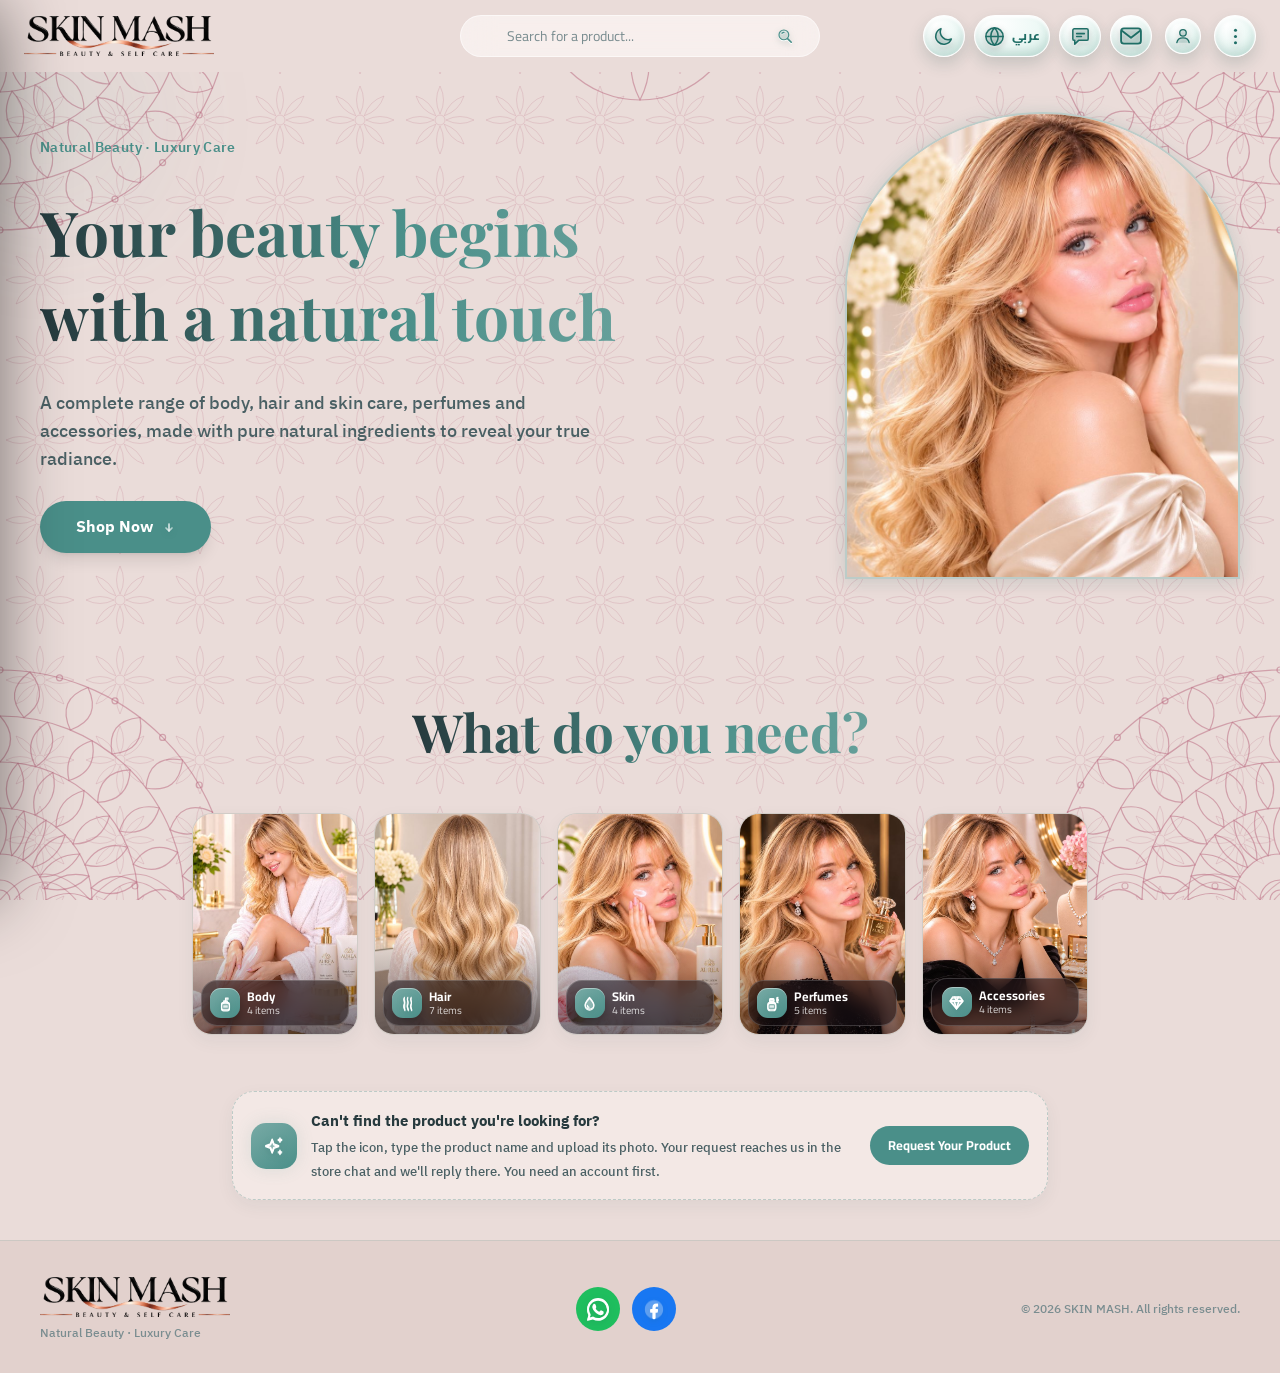
==== commit b7aa1ae9: "Add files via upload" ====
--- a/index.html
+++ b/index.html
@@ -1683,6 +1683,12 @@
                     <span class="offer-dot" aria-hidden="true"></span>
                 </button>
 
+                <style>#dock-admin-btn[hidden]{display:none!important}</style>
+                <a id="dock-admin-btn" href="admin.html?sm-from=store" hidden
+                        aria-label="لوحة الإدارة" title="لوحة الإدارة" class="dock-btn">
+                    <svg viewBox="0 0 24 24" class="ic" aria-hidden="true"><use href="#i-home"/></svg>
+                </a>
+
                 <button id="dock-chat-btn" type="button" onclick="openSheet('chat')"
                         aria-label="محادثة المتجر" title="محادثة المتجر" class="dock-btn">
                     <svg viewBox="0 0 24 24" class="ic" aria-hidden="true"><use href="#i-chat"/></svg>
@@ -2144,6 +2150,7 @@
                     <div class="pay-note text-start"><svg viewBox="0 0 24 24" class="ic" aria-hidden="true"><use href="#i-info"/></svg><span>تنبيه: الدفع يتم عن طريق إنستا باي أو محفظة إلكترونية فقط.</span></div>
                     <div id="order-pay-box" class="hidden text-start text-xs leading-relaxed p-3.5 rounded-2xl"
                          style="background-color: var(--surface-elevated); border: 1px solid var(--border-subtle); color: var(--text-secondary);"></div>
+                    <div id="order-notif-note" data-i18n-skip></div>
                 </div>
                 <div class="flex flex-col gap-2.5">
                     <a id="manual-wa-order-link" href="#" target="_blank" rel="noopener noreferrer" class="btn-acc hidden"></a>
@@ -2223,6 +2230,7 @@
                     <svg viewBox="0 0 24 24" class="ic" aria-hidden="true"><use href="#i-check"/></svg>
                 </div>
                 <h4 id="request-result-title" class="text-xl font-bold"></h4>
+                <div id="request-notif-note" data-i18n-skip></div>
                 <p id="request-attach-reminder" class="text-xs leading-relaxed p-3 rounded-2xl"
                    style="background-color: var(--surface-elevated); color: var(--text-secondary); border: 1px solid var(--border-subtle);"></p>
                 <div class="flex flex-col gap-2.5 pt-1">
@@ -3141,12 +3149,16 @@
             return null;
         }
         function smCloseLooseLayer() {           // طبقات مش متسجلة كخطوة رجوع: زر الرجوع يقفلها الأول قبل ما يتنقل
+            try { if (document.getElementById("smrec") && typeof ccRecCancel === "function") { ccRecCancel(); return true; } } catch (e) {}
+            try { if (document.getElementById("smprev")) { document.getElementById("smprev").remove(); if (window.smPrevReset) window.smPrevReset(); return true; } } catch (e) {}
+            try { if (document.getElementById("cc-gov") && typeof ccGBack === "function") { ccGBack(); return true; } } catch (e) {}
             try { var sds=document.querySelectorAll('.smd-o'); if(sds.length){ var top=sds[sds.length-1]; if(top.__done) top.__done(false); return true; } } catch (e) {}
             try { var pi = document.getElementById("pinfo-ov"); if (pi && !pi.classList.contains("hidden")) { closeProductInfo(); return true; } } catch (e) {}
             try { if (document.getElementById("cc-pdim")) { ccPopClose(); return true; } } catch (e) {}
             var mp = document.getElementById("menu-panel"); if (mp && !mp.classList.contains("hidden")) { closeMenuPanel(); return true; }
-            var ce = document.getElementById("cc-emo"); if (ce && !ce.classList.contains("hidden")) { ce.classList.add("hidden"); return true; }
+            var ce = document.getElementById("cc-emo"); if (ce && !ce.classList.contains("hidden")) { ce.classList.add("hidden"); try { ccEmoIco(0); } catch (e) {} return true; }
             var ca = document.getElementById("cc-attach"); if (ca && !ca.classList.contains("hidden")) { ca.classList.add("hidden"); return true; }
+            try { if (document.getElementById("cc-rp") && typeof ccRpX === "function") { ccRpX(); return true; } } catch (e) {}
             return false;
         }
         function onNavPop(e) {
@@ -3156,6 +3168,7 @@
                 return;
             }
             const st = (e.state && e.state.sm) ? e.state : { sm: 1, view: "home", overlay: null };
+            if (e.state && e.state.root) { try { history.pushState(navSnap(null), ""); } catch (er) {} }
             navPopping = true;
             try {
                 const ov = st.overlay;
@@ -3380,6 +3393,7 @@
             m.classList.add("hidden"); m.classList.remove("flex"); m.classList.remove("sm-chatfull");
             document.documentElement.classList.remove("sheet-lock");
             try { if (sheetScrollY) window.scrollTo(0, sheetScrollY); } catch (e) {}
+            try { ccStopAudio(); } catch (e) {}
             sheetKind = null; pendingPhoto = null; gateCheckout = false; gateRequest = false; authMode = null; pwMode = null; pwSent = false; forcePw = ""; otpReset(); otpReset();
         }
         function emptyHTML(ico, title, sub) {
@@ -3388,6 +3402,7 @@
         }
         function renderSheet() {
             if (!sheetKind) return;
+            try { ccStopAudio(); } catch (e) {}
             const body = document.getElementById("sheet-body");
             const title = document.getElementById("sheet-title");
             const ico = document.getElementById("sheet-ico");
@@ -3630,6 +3645,29 @@
             } catch (x) {}
         }
         if(!new URLSearchParams(location.search).has('sm-edit-preview'))setTimeout(staffAuto, 1500);
+        /* أيقونة لوحة الإدارة: تظهر فقط لو المستخدم الحالي عضو إدارة (شريك/أدمن/مالك) */
+        async function smAdminIcon() {
+            const btn = document.getElementById("dock-admin-btn"); if (!btn) return;
+            const show = on => { btn.hidden = !on; };
+            try {
+                /* جلسة إدارة موجودة على الجهاز (دخل من لوحة الإدارة): نظهر الأيقونة فوراً من غير الاعتماد على الـ SQL */
+                const as = JSON.parse(localStorage.getItem("sm-sb-session") || "null");
+                if (as && (as.a || as.access_token) && (+as.e || 0) > Date.now() / 1000) { show(true); return; }
+            } catch (e) {}
+            try {
+                const s = JSON.parse(localStorage.getItem("sm-sess") || "null");
+                if (!s || !s.at) { sessionStorage.removeItem("sm-staff-role"); show(false); return; }
+                let r = sessionStorage.getItem("sm-staff-role");
+                if (r === null) {
+                    const rv = await smRpcS("sm_my_staff_role", {});
+                    const j = rv && rv.ok ? await rv.json() : null;
+                    r = j && j.role ? JSON.stringify(j) : "no";
+                    sessionStorage.setItem("sm-staff-role", r);
+                }
+                show(r !== "no");
+            } catch (e) { show(false); }
+        }
+        if(!new URLSearchParams(location.search).has('sm-edit-preview')){try{smAdminIcon()}catch(e){}setTimeout(smAdminIcon, 1900);}
         async function doLogin(e) {
             e.preventDefault(); if (authBusy) return;
             const ph = toLatinDigits(fv("lg-phone")), pw = (document.getElementById("lg-pw") || {}).value || "";
@@ -3725,6 +3763,7 @@
             showToast(_l("أهلاً بعودتك ✓", "Welcome back ✓"));
             if (gateCheckout && profileComplete(p)) { gateCheckout = false; closeSheet(true); openCheckoutModal(); return; }
             if (gateRequest && profileComplete(p)) { gateRequest = false; closeSheet(true); openRequestModal(); return; }
+            try { sessionStorage.removeItem("sm-staff-role"); } catch (e) {} try { smAdminIcon(); } catch (e) {}
             renderSheet();
         }
         function pwFormHTML() {
@@ -3769,6 +3808,7 @@
             try { delete memStore["sm-profile"]; delete memStore["sm-orders"]; delete memStore["sm-favs"]; } catch (e) {}
             window.__acct = "ok"; authMode = null; pwMode = null; otpReset();
             try { updateAvatar(); } catch (e) {} try { updateCartUI(false); } catch (e) {} try { if (window.updateDot) updateDot(); } catch (e) {}
+            try { sessionStorage.removeItem("sm-staff-role"); } catch (e) {} try { const _ab = document.getElementById("dock-admin-btn"); if (_ab) _ab.hidden = true; } catch (e) {}
             closeSheet(true);
             showToast(en ? "Logged out" : "تم تسجيل الخروج");
         }
@@ -4359,11 +4399,12 @@
             document.getElementById("order-result-title").textContent = t(ok ? "تم إرسال طلبك بنجاح!" : "تم تسجيل طلبك");
             document.getElementById("order-no-label").textContent = t("رقم الطلب:");
             document.getElementById("generated-order-id").textContent = order.id;
+            try { smFillNotifNote("order-notif-note"); } catch (e) {}
             document.getElementById("order-result-text").textContent = t(gv("وصل طلبك لفريق SKIN MASH وهتلاقي تفاصيله في محادثتك مع المتجر. هنرد عليكي هناك لتأكيد الطلب والشحن.", "وصل طلبك لفريق SKIN MASH وهتلاقي تفاصيله في محادثتك مع المتجر. هنرد عليك هناك لتأكيد الطلب والشحن."));
             const link = document.getElementById("manual-wa-order-link");
             link.classList.remove("hidden");
             link.removeAttribute("target"); link.href = "#";
-            link.onclick = function (e) { e.preventDefault(); openSheet("chat"); };
+            link.onclick = function (e) { e.preventDefault(); openSheet("chat"); try { setTimeout(smShowChatNotifNote, 900); } catch (x) {} };
             link.innerHTML = `<svg viewBox="0 0 24 24" class="ic" aria-hidden="true"><use href="#i-chat"/></svg><span>${t("فتح المحادثة مع المتجر")}</span>`;
             const box = document.getElementById("order-pay-box");
             if (order.pay.method !== "cod") {
@@ -4790,7 +4831,7 @@
 
             // الصف الثاني: الأقسام الفرعية (تبويبات بخط سفلي) - بدون "الكل"
             const subs = CATEGORY_STRUCTURE[activeMainCategory] || [];
-            tier2Wrap.style.display = (currentView === "search" || (!subFilterOpen && window.innerWidth < 1024)) ? "none" : "flex";
+            tier2Wrap.style.display = (currentView === "search" || !subFilterOpen) ? "none" : "flex";
             tier2.innerHTML = subs.map(sub => {
                 const isActive = (currentView === "category" && activeSubCategory === sub);
                 const isMen = (sub === "رجالي");
@@ -5469,7 +5510,7 @@
             if (window.chatRequest) {           // الطلب بيتفتح في شات المتجر بدل واتساب
                 let sent = false;
                 try { sent = await window.chatRequest(name, desc, res.image || ""); } catch (e) {}
-                if (sent) { try { document.getElementById("request-product-form").reset(); clearRequestImage(); } catch (e) {} closeRequestModal(); openStoreChat(); return; }
+                if (sent) { try { document.getElementById("request-product-form").reset(); clearRequestImage(); } catch (e) {} closeRequestModal(); openStoreChat(); try { setTimeout(smShowChatNotifNote, 900); } catch (e) {} return; }
             }
             const ric = document.getElementById("request-result-icon");
             ric.innerHTML = `<svg viewBox="0 0 24 24" class="ic" aria-hidden="true"><use href="#${res.ok ? "i-check" : "i-alert"}"/></svg>`;
@@ -5489,6 +5530,7 @@
                 link.onclick = null;
                 link.innerHTML = `<svg viewBox="0 0 24 24" class="ic" aria-hidden="true"><use href="#i-wa"/></svg><span>${isEN() ? "Send the request on WhatsApp" : "إرسال الطلب على واتساب"}</span>`;
             }
+            try { smFillNotifNote("request-notif-note"); } catch (e) {}
             document.getElementById("request-close-btn").textContent = t("إغلاق");
             document.getElementById("request-product-form").classList.add("hidden");
             document.getElementById("request-success-view").classList.remove("hidden");
@@ -5540,7 +5582,8 @@
     window.addEventListener("pageshow", purge);
 })(); } catch (e) {}
 try { const gi = document.getElementById("global-search-input"); if (gi) gi.value = ""; window.addEventListener("pageshow", () => { const x = document.getElementById("global-search-input"); if (x && !searchQuery) x.value = ""; }); if (!location.hash || location.hash === "#categories") window.scrollTo(0, 0); } catch (e) {}
-            try { history.replaceState(navSnap(null), ""); } catch (e) {}
+            try { if (!(history.state && history.state.root)) { history.replaceState(Object.assign({}, navSnap(null), { root: 1 }), ""); history.pushState(navSnap(null), ""); } } catch (e) {}
+            (function () { const gf = () => { ["pointerdown", "touchend", "click"].forEach(t => document.removeEventListener(t, gf, true)); try { history.pushState(navSnap(smDomOverlay()), ""); } catch (e) {} }; ["pointerdown", "touchend", "click"].forEach(t => document.addEventListener(t, gf, true)); })();
             window.addEventListener("popstate", onNavPop);
 
             window.addEventListener("scroll", handleSmartScroll, { passive: true });
@@ -6752,12 +6795,55 @@
   window.emjErr = function (i) { var u = i.dataset.u, n = +i.dataset.n || 0, L = [u + "-fe0f", u.replace(/-fe0f/g, "")]; if (n < L.length && L[n] !== u) { i.dataset.n = n + 1; i.src = EMB + L[n] + ".png"; } else i.replaceWith(document.createTextNode(i.alt)); };
   var EC=[["😀","😀😃😄😁😆😅😂🤣🥲☺️😊😇🙂🙃😉😌😍🥰😘😗😋😛😜🤪😝🤗🤭🤫🤔🫡😐😶😏😒🙄😬😔😪😴🤒🥵🥶🥴🤯🥳😎🤓🧐😕😟🥺😢😭😱😤😡🤬💀👻🤡💩"],["👍","👍👎👌🤌✌️🤞🫶🤟🤘🤙👈👉👆👇☝️👏🙌👐🤲🙏✍️💪👀🧠🤝"],["❤️","❤️🧡💛💚💙💜🖤🤍🤎💔❣️💕💞💓💗💖💘💝💟🔥✨⭐🌟💫💥💯"],["🎉","🎉🎊🎁🎈🏆🥇🎯💰💵🛍️📦🚚📱💻📞✅❌⚠️❗❓💬🔔📌📍⏰📝"],["🌸","🌸🌹🌷🌺🌻🌼🍀🌿🍃🌈☀️🌙☁️❄️💧🍎🍓🍒🍑🍋🍉🍫🍰☕🍕🍔🍟🥤"]];
   function ccHold() {
-    var b = document.getElementById("cc-list"); if (!b || b.dataset.hold) return; b.dataset.hold = 1;
+    var b = document.getElementById("cc-list"); if (!b || b.dataset.hold) return; b.dataset.hold = 1; ccSwipe(b);
     var t = 0, x0 = 0, y0 = 0, clr = function () { clearTimeout(t); };
     b.addEventListener("pointerdown", function (e) { var el = e.target.closest(".cc-r[data-mid]"); if (!el) return; x0 = e.clientX; y0 = e.clientY; clr(); t = setTimeout(function () { ccMenu(+el.dataset.mid); }, 350); });
     b.addEventListener("pointermove", function (e) { if (Math.abs(e.clientX - x0) + Math.abs(e.clientY - y0) > 10) clr(); }, { passive: true });
     ["pointerup", "pointercancel", "scroll"].forEach(function (v) { b.addEventListener(v, clr, { passive: true }); });
-    b.addEventListener("contextmenu", function (e) { var el = e.target.closest(".cc-r[data-mid]"); if (el) { e.preventDefault(); clr(); ccMenu(+el.dataset.mid); } });
+    b.addEventListener("contextmenu", function (e) { var s = e.target.closest && e.target.closest(".cc-stk,.stkimg,.cc-b img,.cc-b .vp"); if (s) e.preventDefault(); });
+      addEventListener("contextmenu", function (e) { var el = e.target.closest(".cc-r[data-mid]"); if (el) { e.preventDefault(); clr(); ccMenu(+el.dataset.mid); } });
+  }
+
+  function ccRpSet(mid) {
+    var m = ccFind(mid); if (!m || m.deleted || (m.kind === "sticker" && !m.body)) return;
+    var who = m.mine ? (((getProfile() || {}).name) || (en() ? "Customer" : "العميل")) : "SKIN MASH";
+    var t = String(m.body || (m.img ? (en() ? "\ud83d\udcf7 Photo" : "\ud83d\udcf7 صورة") : m.kind === "sticker" ? "\ud83d\udd0a" : ""));
+    if (t.indexOf("\u21a9 ") === 0 && t.indexOf("\n") > 0) t = t.slice(t.indexOf("\n") + 1);
+    t = t.replace(/\s+/g, " ").slice(0, 140);
+    CC.reply = { who: who, text: t }; ccRpBar();
+    var ta = document.getElementById("cc-in"); if (ta) { try { ta.focus(); } catch (e) {} }
+  }
+  window.ccRpSet = ccRpSet;
+  function ccRpBar() {
+    var b = document.getElementById("cc-rp"), q = CC.reply, bar = document.getElementById("cc-bar");
+    if (!q) { if (b) b.remove(); return; }
+    if (!bar || !bar.parentNode) return;
+    if (!b) { b = document.createElement("div"); b.id = "cc-rp"; b.className = "cc-rp"; bar.parentNode.insertBefore(b, bar); }
+    b.innerHTML = '<div class="cc-rq"><b>' + emj(escHtml(q.who)) + "</b><span>" + emj(escHtml(q.text)) + '</span></div><button type="button" class="cc-rpx" onclick="ccRpX()" aria-label="' + (en() ? "Cancel reply" : "إلغاء الرد") + '"><svg viewBox="0 0 24 24" class="ic"><path d="M6 6l12 12M18 6L6 18"/></svg></button>';
+    var l = document.getElementById("cc-list"); if (l) l.scrollTop = l.scrollHeight;
+  }
+  window.ccRpX = function () { CC.reply = null; ccRpBar(); };
+  function ccSwipe(b) {
+    var sw = null;
+    b.addEventListener("click", function (e) { if (Date.now() - (window.__ccSwAt || 0) < 350) { e.preventDefault(); e.stopPropagation(); } }, true);
+    b.addEventListener("pointerdown", function (e) { var el = e.target.closest(".cc-r[data-mid]"); sw = el && !e.target.closest("button,audio,video,input,textarea,a") ? { el: el, x: e.clientX, y: e.clientY, on: 0, id: +el.dataset.mid } : null; }, { passive: true, capture: true });
+    b.addEventListener("pointermove", function (e) {
+      if (!sw) return; var dx = e.clientX - sw.x, dy = e.clientY - sw.y;
+      if (!sw.on && Math.abs(dy) > 26) { sw = null; return; }
+      if (Math.abs(dx) > 14 && Math.abs(dx) > Math.abs(dy) * 1.5) {
+        if (!sw.on) { try { b.setPointerCapture(e.pointerId); } catch (_) {} }
+        sw.on = 1; window.__ccSwAt = Date.now(); sw.el.style.transition = "none"; sw.el.style.transform = "translateX(" + Math.max(-70, Math.min(70, dx * .6)) + "px)";
+        sw.el.classList.toggle("swgo", Math.abs(dx) > 70); sw.el.classList.toggle("swl", dx < 0);
+      }
+    }, { passive: true });
+    var end = function (e) {
+      if (!sw) return; var s2 = sw; sw = null; var dx = e.clientX - s2.x;
+      s2.el.style.transition = "transform .2s"; s2.el.style.transform = ""; s2.el.classList.remove("swgo", "swl");
+      if (s2.on) window.__ccSwAt = Date.now();
+      if (s2.on && Math.abs(dx) > 70) { try { navigator.vibrate && navigator.vibrate(12); } catch (_) {} ccRpSet(s2.id); }
+    };
+    b.addEventListener("pointerup", end, { passive: true });
+    b.addEventListener("pointercancel", function () { if (sw) { sw.el.style.transform = ""; sw.el.classList.remove("swgo", "swl"); sw = null; } }, { passive: true });
   }
   function ccFind(mid) { var L = (CC.msgs || []).concat(CC.old || []); for (var i = 0; i < L.length; i++) if (L[i].id === mid) return L[i]; return null; }
   window.ccPopClose = function () { var p = document.getElementById("cc-pdim"); if (p) p.remove(); };
@@ -6775,7 +6861,7 @@
     var can = m.mine && !m.deleted && m.kind !== "order" && m.kind !== "sticker" && m.kind !== "auto";
     var canCopy = !m.deleted && m.body && m.kind !== "order" && m.kind !== "sticker" && m.kind !== "auto";
     var d = document.createElement("div"); d.id = "cc-pdim"; d.className = "cc-pdim"; d.onclick = function (e) { if (e.target === d) ccPopClose(); };
-    d.innerHTML = '<div class="cc-pop">' + (canCopy ? '<button type="button" onclick="ccPopClose();ccCopy(' + mid + ')">' + (en() ? "Copy" : "نسخ") + "</button>" : "") + '<button type="button" onclick="ccPopClose();ccHide(' + mid + ')">' + (en() ? "Delete for me" : "حذف عندي") + "</button>" + (can ? '<button type="button" class="dg" onclick="ccPopClose();ccDel(' + mid + ')">' + (en() ? "Delete for everyone" : "حذف للجميع") + "</button>" : "") + "</div>";
+    d.innerHTML = '<div class="cc-pop">' + (!m.deleted && m.kind !== "order" && !(m.kind === "sticker" && !m.body) ? '<button type="button" onclick="ccPopClose();ccRpSet(' + mid + ')">' + (en() ? "Reply" : "رد") + "</button>" : "") + (canCopy ? '<button type="button" onclick="ccPopClose();ccCopy(' + mid + ')">' + (en() ? "Copy" : "نسخ") + "</button>" : "") + '<button type="button" onclick="ccPopClose();ccHide(' + mid + ')">' + (en() ? "Delete for me" : "حذف عندي") + "</button>" + (can ? '<button type="button" class="dg" onclick="ccPopClose();ccDel(' + mid + ')">' + (en() ? "Delete for everyone" : "حذف للجميع") + "</button>" : "") + "</div>";
     document.body.appendChild(d);
   };
   window.ccHide = function (mid) {
@@ -6793,10 +6879,47 @@
       paint(true);
     }).catch(function () { showToast(en() ? "Could not delete" : "تعذّر المسح"); });
   };
-  window.ccEmo = function () { var p = document.getElementById("cc-emo"); if (!p) return; var h = p.classList.toggle("hidden"); if (!h) { try { ccAttach(0); } catch (e) {} } if (!h && !p.dataset.r) { p.dataset.r = 1; p.innerHTML = '<div class="cet">' + EC.map(function (c, i) { return '<button type="button" onpointerdown="event.preventDefault()" onclick="ccEc(' + i + ')">' + emj(c[0]) + "</button>"; }).join("") + '</div><div class="ceg" id="cc-ceg"></div>'; ccEc(0); } };
-  window.ccEc = function (i) { var g = document.getElementById("cc-ceg"); if (!g) return; g.innerHTML = (EC[i][1].match(EMR) || []).map(function (e) { return '<button type="button" onpointerdown="event.preventDefault()" onclick="ccIns(this.dataset.e)" data-e="' + e + '">' + emj(e) + "</button>"; }).join(""); };
+  var CCEMOSVG = '<svg viewBox="0 0 24 24" class="ic"><circle cx="12" cy="12" r="9"/><path d="M8.2 14.2a4.6 4.6 0 0 0 7.6 0"/><path d="M9 9.6h.01M15 9.6h.01" stroke-width="2.8"/></svg>';
+  var CCKBDSVG = '<svg class="ic" viewBox="0 0 24 24"><rect x="2.5" y="6" width="19" height="12" rx="2.5"/><path d="M6.5 10h.01M10 10h.01M13.5 10h.01M17 10h.01M6.5 14h.01M10 14h.01M13.5 14h.01M17 14h.01M9 16.6h6" stroke-width="2.2"/></svg>';
+  window.ccEmoIco = function (on) { var b = document.querySelector(".cc-emb"); if (!b) return; b.innerHTML = on ? CCKBDSVG : CCEMOSVG; };
+  var ECN_AR = ["الوجوه", "الإيماءات", "القلوب", "احتفال", "الطبيعة"], ECN_EN = ["Faces", "Gestures", "Hearts", "Celebration", "Nature"];
+  function ccKbOff() { var t = document.getElementById("cc-in"); if (t) t.removeAttribute("inputmode"); }
+  window.ccInFocus = function () { var p = document.getElementById("cc-emo"); if (p && !p.classList.contains("hidden")) { p.classList.add("hidden"); } ccKbOff(); try { ccEmoIco(0); } catch (e) {} };
+  window.ccEmo = function () {
+    var p = document.getElementById("cc-emo"); if (!p) return; var h = p.classList.toggle("hidden");
+    if (!h) {
+      try { ccAttach(0); } catch (e) {} try { ccEmoIco(1); } catch (e) {}
+      var _ta = document.getElementById("cc-in"); if (_ta) { _ta.setAttribute("inputmode", "none"); _ta.blur(); }
+      if (!p.dataset.r) {
+        p.dataset.r = 1;
+        p.innerHTML = '<div class="cet"><button type="button" class="ce-bk" onpointerdown="event.preventDefault()" onclick="ccBack()" aria-label="' + (en() ? "Delete" : "مسح") + '"><svg viewBox="0 0 24 24" class="ic"><path d="M9 5h10a2 2 0 0 1 2 2v10a2 2 0 0 1-2 2H9l-6-7z"/><path d="M12.5 9.5l5 5M17.5 9.5l-5 5"/></svg></button><span class="ce-sp"></span><button type="button" class="ce-sr" onpointerdown="event.preventDefault()" onclick="ccEsr()" aria-label="' + (en() ? "Search" : "بحث") + '"><svg viewBox="0 0 24 24" class="ic"><circle cx="11" cy="11" r="6.5"/><path d="M16 16l4.5 4.5"/></svg></button></div>' +
+          '<div class="ce-q hidden"><input id="cc-eq" type="search" placeholder="' + (en() ? "Search sections" : "ابحث في الأقسام") + '" oninput="ccEfilter()" onfocus="this.removeAttribute(\'readonly\')"></div>' +
+          '<div class="ce-h" id="cc-eh"></div><div class="ceg" id="cc-ceg"></div>' +
+          '<div class="ce-cats" id="cc-ecats">' + EC.map(function (c, k) { return '<button type="button" data-i="' + k + '" onpointerdown="event.preventDefault()" onclick="ccEc(' + k + ')" aria-label="' + (en() ? ECN_EN[k] : ECN_AR[k]) + '">' + emj(c[0]) + "</button>"; }).join("") + "</div>";
+        ccEc(0);
+      }
+    } else { try { ccEmoIco(0); } catch (e) {} ccKbOff(); var _ta2 = document.getElementById("cc-in"); if (_ta2) _ta2.focus(); }
+  };
+  window.ccEc = function (i) {
+    var g = document.getElementById("cc-ceg"); if (!g) return;
+    var q = document.getElementById("cc-eq"); if (q) q.value = "";
+    g.innerHTML = (EC[i][1].match(EMR) || []).map(function (e) { return '<button type="button" onpointerdown="event.preventDefault()" onclick="ccIns(this.dataset.e)" data-e="' + e + '">' + emj(e) + "</button>"; }).join("");
+    g.scrollTop = 0;
+    var h = document.getElementById("cc-eh"); if (h) h.textContent = en() ? ECN_EN[i] : ECN_AR[i];
+    var bs = document.querySelectorAll("#cc-ecats button"); for (var k = 0; k < bs.length; k++) bs[k].classList.toggle("on", k === i);
+  };
+  window.ccEsr = function () { var q = document.querySelector("#cc-emo .ce-q"); if (!q) return; var s = q.classList.toggle("hidden"); var inp = document.getElementById("cc-eq"); if (!s && inp) { inp.setAttribute("inputmode", "search"); inp.focus(); } else if (inp) { inp.value = ""; ccEfilter(); } };
+  window.ccEfilter = function () {
+    var v = ((document.getElementById("cc-eq") || {}).value || "").trim().toLowerCase(), g = document.getElementById("cc-ceg"), h = document.getElementById("cc-eh"); if (!g) return;
+    if (!v) { var on = document.querySelector("#cc-ecats button.on"); ccEc(on ? +on.dataset.i : 0); return; }
+    var hit = -1; for (var k = 0; k < EC.length; k++) { if ((ECN_AR[k] + " " + ECN_EN[k]).toLowerCase().indexOf(v) > -1) { hit = k; break; } }
+    if (hit < 0) { g.innerHTML = '<div class="ce-none">' + (en() ? "No results" : "لا نتائج") + "</div>"; if (h) h.textContent = ""; return; }
+    var q = document.getElementById("cc-eq"), val = q.value; ccEc(hit); q.value = val;
+  };
+  window.ccBack = function () { var t = document.getElementById("cc-in"); if (!t) return; var s = t.selectionStart == null ? t.value.length : t.selectionStart, n = t.selectionEnd == null ? s : t.selectionEnd; if (s === n) { var pre = t.value.slice(0, s), m = pre.match(/(?:[\uD800-\uDBFF][\uDC00-\uDFFF]|[^\uD800-\uDFFF])(?:\uFE0F|\u200D(?:[\uD800-\uDBFF][\uDC00-\uDFFF]|[^\uD800-\uDFFF])|[\uD83C][\uDFFB-\uDFFF])*$/); var len = m ? m[0].length : 1; s = Math.max(0, s - len); } t.value = t.value.slice(0, s) + t.value.slice(n); try { t.setSelectionRange(s, s); } catch (x) {} try { chatGrow(t); ccMorph(); } catch (x) {} };
   window.ccIns = function (e) { var t = document.getElementById("cc-in"); if (!t) return; var s = t.selectionStart == null ? t.value.length : t.selectionStart, n = t.selectionEnd == null ? s : t.selectionEnd; t.value = t.value.slice(0, s) + e + t.value.slice(n); var c = s + e.length; try { t.setSelectionRange(c, c); } catch (x) {} try { chatGrow(t); ccMorph(); } catch (x) {} };
-  function fmt(s) { return emj(escHtml(s).replace(/\*([^*\n]+)\*/g, "<b>$1</b>").replace(/\n/g, "<br>")); }
+  function cqHtml(q) { var k = q.indexOf(": "), qn = k > 0 && k < 40 ? q.slice(0, k) : "", qt = k > 0 && k < 40 ? q.slice(k + 2) : q; return (qn ? "<b>" + emj(escHtml(qn)) + "</b>" : "") + "<span>" + emj(escHtml(qt)) + "</span>"; }
+  function fmt(s) { s = String(s == null ? "" : s); if (s.indexOf("\u21a9 ") === 0 && s.indexOf("\n") > 0) { var qi = s.indexOf("\n"); return '<div class="cq">' + cqHtml(s.slice(2, qi)) + "</div>" + fmt(s.slice(qi + 1)); } return emj(escHtml(s).replace(/\*([^*\n]+)\*/g, "<b>$1</b>").replace(/\n/g, "<br>")); }
   function tm(x) { try { return new Date(x).toLocaleTimeString(en() ? "en-GB" : "ar-EG", { hour: "numeric", minute: "2-digit" }); } catch (e) { return ""; } }
   function day(x) {
     try {
@@ -6886,7 +7009,18 @@
     }
     if (a.paused) a.play().catch(function () {}); else a.pause();
   });
-  var STKN = {}, STKF = {};
+  document.addEventListener("click", function (e) {
+    var s = e.target.closest && e.target.closest(".stkimg[data-u]"); if (!s) return;
+    var a = s._a || (s._a = new Audio(s.dataset.u));
+    if (!s._init) {
+      s._init = 1;
+      a.addEventListener("play", function () { s.classList.add("stk-playing"); document.querySelectorAll(".stkimg").forEach(function (o) { if (o !== s && o._a) o._a.pause(); }); });
+      a.addEventListener("pause", function () { s.classList.remove("stk-playing"); });
+      a.addEventListener("ended", function () { s.classList.remove("stk-playing"); });
+    }
+    if (a.paused) a.play().catch(function () {}); else a.pause();
+  });
+  var STKN = {}, STKF = {}, STKI = {};
   (function loadStkList() {
     if (window.__stkLoad) return;
     window.__stkLoad = 1;
@@ -6894,8 +7028,48 @@
       fetch("assets/stickers/stickers.json", { cache: "force-cache" }).then(function (r) { return r.json(); }).then(function (a) {
         (a || []).forEach(function (x) { if (x && x.id) { if (x.name) STKN[x.id] = x.name; if (x.file) STKF[x.id] = x.file; } });
       }).catch(function () {});
+      try { smRpc("sm_sticker_public", {}).then(function (r) { return r.ok ? r.json() : null; }).then(function (j) { if (j && j.images) Object.keys(j.images).forEach(function (k) { STKI[k] = j.images[k]; }); if (j && j.names) Object.keys(j.names).forEach(function (k) { STKN[k] = j.names[k]; }); }).catch(function () {}); } catch (e) {}
     } catch (e) {}
   })();
+  var STKHAND = "[data-uri]";
+  function ccStopAudio() { try { document.querySelectorAll(".vp,.stkimg").forEach(function (el) { if (el._a) el._a.pause(); }); } catch (e) {} }
+  function vpDur(box) {
+    try {
+      (box || document).querySelectorAll(".vp[data-u]:not([data-dur])").forEach(function (vp) {
+        vp.dataset.dur = "1";
+        var tt = vp.querySelector(".vp-t"); if (!tt) return;
+        var f = function (s) { s = Math.max(0, Math.floor(s || 0)); return Math.floor(s / 60) + ":" + ("0" + s % 60).slice(-2); };
+        var a = new Audio(); a.preload = "metadata";
+        a.addEventListener("loadedmetadata", function () {
+          if (isFinite(a.duration) && a.duration > 0 && a.duration < 86400) { tt.textContent = f(a.duration); return; }
+          var h = function () { if (isFinite(a.duration) && a.duration > 0 && a.duration < 86400) tt.textContent = f(a.duration); a.removeEventListener("durationchange", h); try { a.removeAttribute("src"); a.load(); } catch (e) {} };
+          a.addEventListener("durationchange", h);
+          try { a.currentTime = 1e9; } catch (e) {}
+        });
+        a.src = vp.dataset.u;
+      });
+    } catch (e) {}
+  }
+  function stkHintIdx() {
+    try {
+      var k = "sm-stkhint-g", o = JSON.parse(localStorage.getItem(k) || "[]");
+      var el = document.querySelector(".cc-r.st .stkimg[data-u]:not([data-hinted])");
+      if (!el) return;
+      var sid = el.getAttribute("data-sid") || el.getAttribute("data-u");
+      if (o.indexOf(sid) !== -1 || o.length >= 3) { el.setAttribute("data-hinted", "1"); return; }
+      var r = el.getBoundingClientRect();
+      if (r.width < 8 || r.bottom < 40 || r.top > innerHeight - 40) return;
+      el.setAttribute("data-hinted", "1");
+      o.push(sid); localStorage.setItem(k, JSON.stringify(o));
+      var ov = document.createElement("div"); ov.className = "hnt";
+      ov.innerHTML = '<div class="hnt-sp" style="left:' + Math.max(r.left - 4, 0) + "px;top:" + (r.top - 4) + "px;width:" + (r.width + 8) + "px;height:" + (r.height + 8) + 'px"></div>'
+        + '<div class="hnt-tip" style="left:' + Math.round(Math.max(8, Math.min(innerWidth - 178, r.left + r.width / 2 - 85))) + "px;top:" + Math.round(Math.min(innerHeight - 60, r.bottom + 10)) + 'px">' + (en() ? "Tap here to listen" : "اضغط هنا عشان تسمع") + "</div>"
+        + '<img class="hnt-h" src="' + STKHAND + '" alt="" style="left:' + Math.round(r.left + r.width / 2 - 22) + "px;top:" + Math.round(r.top + r.height / 2 - 26) + 'px">';
+      ov.addEventListener("click", function () { ov.remove(); });
+      document.body.appendChild(ov);
+      setTimeout(function () { if (ov.parentNode) ov.remove(); }, 5000);
+    } catch (e) {}
+  }
   function stickerHTML(raw) {
     var p = String(raw || "").split("|"), id = p[0] || "";
     var nm = "", url = "", ext = false;
@@ -6906,6 +7080,8 @@
     });
     var src = url || ("assets/stickers/" + (STKF[id] || (id ? id + ".mp3" : "")));
     if (!src || /assets\/stickers\/$/.test(src)) return '<span class="cc-stkd">🔊 ' + (en() ? "Voice sticker" : "ستيكر صوتي") + "</span>";
+    var simg = STKI[id] || "";
+    if (simg) return '<div class="cc-stk"><div class="stkimg" data-u="' + escHtml(src) + '" data-sid="' + escHtml(id) + '"><img src="' + escHtml(simg) + '" alt=""><span class="stkcap">' + escHtml(nm || STKN[id] || (en() ? "Voice sticker" : "ستيكر صوتي")) + "</span></div></div>";
     return '<div class="cc-stk">' + voiceHTML(src) + '<span class="cc-stkn">🔊 ' + escHtml(nm || STKN[id] || (en() ? "Voice sticker" : "ستيكر صوتي")) + "</span></div>";
   }
   function bubble(m) {
@@ -6915,7 +7091,7 @@
     else {
       if (m.img) body += mediaHTML(m.img);
       if (m.kind === "sticker") body += stickerHTML(m.body);
-      else if (m.body) body += fmt(m.body);
+      else if (m.body) body += (m.kind !== "order" && m.img && !AUD.test(m.img) && !FIL.test(m.img) ? '<div class="cc-cpt">' + fmt(m.body) + "</div>" : fmt(m.body));
     }
     var st = "";
     if (m.kind === "order" && m.order_code && CC.ost[m.order_code]) {
@@ -6924,7 +7100,7 @@
     }
     var rd = mine && !m.pending && CC.read && new Date(CC.read) >= new Date(m.created_at);
     var isReq = m.kind !== "order" && !m.deleted && ((m.cid && String(m.cid).indexOf("req-") === 0) || (typeof m.body === "string" && m.body.indexOf("🛍️ طلب منتج") === 0));
-    return '<div class="cc-r ' + (mine ? "me" : "st") + '"' + (!m.pending && +m.id > 0 ? ' data-mid="' + (+m.id) + '"' : "") + '><div class="cc-b' + (m.kind === "order" ? " ord" : isReq ? " req" : "") + (mine ? " me" : "") + '">' + body + st +
+    return '<div class="cc-r ' + (mine ? "me" : "st") + '"' + (!m.pending && +m.id > 0 ? ' data-mid="' + (+m.id) + '"' : "") + '><div class="cc-b' + (!m.deleted && m.body && m.kind !== "sticker" && m.kind !== "order" && m.img && !AUD.test(m.img) && !FIL.test(m.img) ? " cap" : "") + (m.kind === "order" ? " ord" : isReq ? " req" : "") + (mine ? " me" : "") + '">' + body + st +
       '<div class="cc-m"><span>' + tm(m.created_at) + "</span>" + (mine ? '<span class="' + (rd ? "rd" : "") + '">' + (m.pending ? "…" : rd ? "✓✓" : "✓") + "</span>" : "") + "</div></div></div>";
   }
   function paint(force) {
@@ -6938,6 +7114,8 @@
     var h = "", ld = "";
     all.forEach(function (m) { var d = day(m.created_at); if (d !== ld) { ld = d; h += '<div class="cc-d">' + d + "</div>"; } h += bubble(m); });
     box.innerHTML = h || '<div class="cc-empty">' + (en() ? "Say hi — we're here to help. Your order details will also appear here." : "اكتب لنا أي سؤال — وهتلاقي هنا تفاصيل طلباتك وردودنا.") + "</div>";
+    setTimeout(function () { try { stkHintIdx(); } catch (e) {} }, 350);
+    try { vpDur(box); } catch (e) {}
     if (near) box.scrollTop = box.scrollHeight;
     if (!box._sc) { box._sc = 1; box.addEventListener("scroll", function () { if (box.scrollTop < 40) loadOlder(); }, { passive: true }); }
   }
@@ -7086,18 +7264,19 @@
     var ic = function (n) { return '<svg viewBox="0 0 24 24" class="ic" aria-hidden="true"><use href="#' + n + '"/></svg>'; };
     return '<div class="cc cc-glass" data-i18n-skip>' +
       '<div class="cc-hd"><button type="button" class="cc-back" onclick="closeSheet()" aria-label="' + (en() ? "Back" : "رجوع") + '"><svg viewBox="0 0 24 24" class="ic"><path d="M15 5l-7 7 7 7" stroke-width="2.6"/></svg></button><span class="cc-pill"><span class="cc-hav">SM</span><span class="cc-hn"><b>' + "SKIN MASH" + '</b><small>' + (en() ? "Store chat" : "محادثة المتجر") + '</small></span></span><a class="cc-hb cc-hwa" target="_blank" rel="noopener" href="https://wa.me/' + STORE_WHATSAPP_NUMBER + '" aria-label="WhatsApp"><svg viewBox="0 0 24 24" class="ic" style="stroke:none"><defs><linearGradient id="ccwag" x1="0" y1="0" x2="0" y2="1"><stop offset="0" stop-color="#61FD7D"/><stop offset="1" stop-color="#1FAE3B"/></linearGradient></defs><path fill="url(#ccwag)" d="M20.464 3.488A11.815 11.815 0 0012.05 0C5.495 0 .16 5.335.157 11.892c0 2.096.547 4.142 1.588 5.945L.057 24l6.305-1.654a11.882 11.882 0 005.683 1.448h.005c6.554 0 11.89-5.335 11.893-11.893a11.821 11.821 0 00-3.48-8.413z"/><path fill="#fff" d="M17.472 14.382c-.297-.149-1.758-.867-2.03-.967-.273-.099-.471-.148-.67.15-.197.297-.767.966-.94 1.164-.173.199-.347.223-.644.075-.297-.15-1.255-.463-2.39-1.475-.883-.788-1.48-1.761-1.653-2.059-.173-.297-.018-.458.13-.606.134-.133.298-.347.446-.52.149-.174.198-.298.298-.497.099-.198.05-.371-.025-.52-.075-.149-.669-1.612-.916-2.207-.242-.579-.487-.5-.669-.51-.173-.008-.371-.01-.57-.01-.198 0-.52.074-.792.372-.272.297-1.04 1.016-1.04 2.479 0 1.462 1.065 2.875 1.213 3.074.149.198 2.096 3.2 5.077 4.487.709.306 1.262.489 1.694.625.712.227 1.36.195 1.871.118.571-.085 1.758-.719 2.006-1.413.248-.694.248-1.289.173-1.413-.074-.124-.272-.198-.57-.347z"/></svg></a><a class="cc-hb cc-hcall" href="tel:+' + STORE_WHATSAPP_NUMBER + '" aria-label="' + (en() ? "Call" : "اتصال") + '"><svg viewBox="0 0 24 24" class="ic" style="stroke:none"><path fill="url(#ccwag)" d="M6.62 10.79c1.44 2.83 3.76 5.14 6.59 6.59l2.2-2.2c.27-.27.67-.36 1.02-.24 1.12.37 2.33.57 3.57.57.55 0 1 .45 1 1V20c0 .55-.45 1-1 1-9.39 0-17-7.61-17-17 0-.55.45-1 1-1h3.5c.55 0 1 .45 1 1 0 1.25.2 2.45.57 3.57.11.35.03.74-.25 1.02l-2.2 2.2z"/></svg></a></div>' + '<div id="cc-list" class="cc-list"></div>' +
-      '<div id="cc-attach" class="cc-attach glass hidden">' +
-        '<label class="cc-ai"><svg viewBox="0 0 24 24" class="ic" aria-hidden="true"><rect x="3.5" y="4.5" width="17" height="15" rx="3"/><circle cx="9" cy="10" r="1.6"/><path d="M4 17l5-4.5 3.5 3L16 12l4.5 4.5"/></svg>' + "<span>" + (en() ? "Photo" : "صورة") + '</span><input type="file" accept="image/*" hidden onchange="chatPick(this);ccAttach(0)"></label>' +
-        '<label class="cc-ai">' + ic("i-camera") + "<span>" + (en() ? "Camera" : "كاميرا") + '</span><input type="file" accept="image/*" capture="environment" hidden onchange="chatPick(this);ccAttach(0)"></label>' +
-        '<label class="cc-ai">' + ic("i-receipt") + "<span>" + (en() ? "File" : "ملف") + '</span><input type="file" hidden onchange="chatPickAny(this);ccAttach(0)"></label>' +
-        '<button type="button" class="cc-ai" onclick="ccContact()">' + ic("i-user") + "<span>" + (en() ? "Contact" : "جهة اتصال") + '</span></button></div>' +
+      '<div id="cc-attach" class="cc-attach glass hidden"><i class="cc-ath"></i><div class="cc-atg">' +
+        '<label class="cc-ai" data-k="gal"><span class="cc-ati"><svg viewBox="0 0 24 24" aria-hidden="true"><path d="M7 3h11a3 3 0 0 1 3 3v9a3 3 0 0 1-3 3H7a3 3 0 0 1-3-3V6a3 3 0 0 1 3-3z" fill="currentColor" opacity=".28"/><path d="M3 8v10a3 3 0 0 0 3 3h10" fill="none" stroke="currentColor" stroke-width="1.8" stroke-linecap="round"/><path d="M7 15.5l3.2-3.6a1 1 0 0 1 1.5 0l1.8 2 1.2-1.3a1 1 0 0 1 1.5 0L19 14.5V15a1 1 0 0 1-1 1H8a1 1 0 0 1-1-.5z" fill="currentColor"/><circle cx="15.5" cy="7.5" r="1.7" fill="currentColor"/></svg></span><em>' + (en() ? "Gallery" : "المعرض") + '</em><input type="file" accept="image/*" hidden onchange="chatPick(this);ccAttach(0)"></label>' +
+        '<label class="cc-ai" data-k="cam"><span class="cc-ati"><svg viewBox="0 0 24 24" aria-hidden="true"><path d="M9 4.5h6l1.4 2H19a2.5 2.5 0 0 1 2.5 2.5v8A2.5 2.5 0 0 1 19 19.5H5A2.5 2.5 0 0 1 2.5 17V9A2.5 2.5 0 0 1 5 6.5h2.6z" fill="currentColor"/><circle cx="12" cy="13" r="3.9" fill="#1d1620"/><circle cx="12" cy="13" r="2.2" fill="currentColor" opacity=".55"/></svg></span><em>' + (en() ? "Camera" : "الكاميرا") + '</em><input type="file" accept="image/*" capture="environment" hidden onchange="chatPick(this);ccAttach(0)"></label>' +
+        '<label class="cc-ai" data-k="doc"><span class="cc-ati"><svg viewBox="0 0 24 24" aria-hidden="true"><path d="M7 2.5h7.2L20 8.3V19a2.5 2.5 0 0 1-2.5 2.5h-10A2.5 2.5 0 0 1 5 19V5a2.5 2.5 0 0 1 2-2.5z" fill="currentColor"/><path d="M14 2.7V7a1.5 1.5 0 0 0 1.5 1.5H20" fill="#fff" opacity=".4"/><path d="M8.5 12.5h7M8.5 15.5h7M8.5 18.5h4" stroke="#1d1620" stroke-width="1.7" stroke-linecap="round"/></svg></span><em>' + (en() ? "File" : "ملف") + '</em><input type="file" hidden onchange="chatPickAny(this);ccAttach(0)"></label>' +
+        '<button type="button" class="cc-ai" data-k="usr" onclick="ccContact()"><span class="cc-ati"><svg viewBox="0 0 24 24" aria-hidden="true"><circle cx="12" cy="8" r="4.2" fill="currentColor"/><path d="M4 20.2c.6-4 4-6.2 8-6.2s7.4 2.2 8 6.2a1 1 0 0 1-1 1.1H5a1 1 0 0 1-1-1.1z" fill="currentColor" opacity=".55"/></svg></span><em>' + (en() ? "Contact" : "جهة اتصال") + '</em></button></div></div>' +
       '<div id="cc-emo" class="cc-emo hidden"></div>' +
       '<div class="cc-bar glass" id="cc-bar">' +
-        '<button type="button" class="cc-ib" onclick="ccAttach()" aria-label="' + (en() ? "Attach" : "إرفاق") + '"><svg viewBox="0 0 24 24" class="ic"><path d="M12 4.5v15M4.5 12h15"/></svg></button>' +
-        '<label class="cc-ib cc-cam" aria-label="' + (en() ? "Camera" : "كاميرا") + '">' + CAMSVG + '<input type="file" accept="image/*" capture="environment" hidden onchange="chatPick(this)"></label>' +
-        '<button type="button" class="cc-ib cc-emb" onclick="ccEmo()" aria-label="' + (en() ? "Emoji" : "إيموجي") + '"><svg viewBox="0 0 24 24" class="ic"><circle cx="12" cy="12" r="8.5"/><path d="M8.6 14.2c.9 1.3 2 1.9 3.4 1.9s2.5-.6 3.4-1.9"/><circle cx="9.3" cy="10" r=".7"/><circle cx="14.7" cy="10" r=".7"/></svg></button>' +
-        '<textarea id="cc-in" rows="1" placeholder="' + (en() ? "Message" : "رسالة") + '" enterkeyhint="send" oninput="chatGrow(this);ccMorph()" onkeydown="chatKey(event)"></textarea>' +
+        '<div class="cc-pill">' +
+        '<button type="button" class="cc-ib cc-clip" onclick="ccAttach()" aria-label="' + (en() ? "Attach" : "إرفاق") + '"><svg class="ic" viewBox="0 0 24 24" fill="none" stroke="currentColor" stroke-width="1.9" stroke-linecap="round" stroke-linejoin="round"><path d="M20 11.500l-7.800 7.800a5 5 0 0 1-7.100-7.100l8.200-8.200a3.300 3.300 0 0 1 4.700 4.700l-8.200 8.200a1.700 1.700 0 0 1-2.400-2.400l7.500-7.500"/></svg></button>' +
+        '<textarea id="cc-in" rows="1" placeholder="' + (en() ? "Message" : "رسالة") + '" enterkeyhint="send" oninput="chatGrow(this);ccMorph()" onkeydown="chatKey(event)" onfocus="ccInFocus()"></textarea>' +
+        '<button type="button" class="cc-ib cc-emb" onclick="ccEmo()" aria-label="' + (en() ? "Emoji" : "إيموجي") + '"><svg viewBox="0 0 24 24" class="ic"><circle cx="12" cy="12" r="9"/><path d="M8.2 14.2a4.6 4.6 0 0 0 7.6 0"/><path d="M9 9.6h.01M15 9.6h.01" stroke-width="2.8"/></svg></button>' +
         '<div id="cc-rec" class="cc-rec hidden"><button type="button" class="cc-rdel" onclick="ccRecCancel()" aria-label="' + (en() ? "Delete recording" : "حذف التسجيل") + '"><svg viewBox="0 0 24 24" class="ic" aria-hidden="true"><use href="#i-trash"/></svg></button><span class="cc-dot"></span><span id="cc-rt">0:00</span><span class="cc-wv" id="cc-wv" aria-hidden="true">' + "<i></i>".repeat(24) + '</span><span class="cc-sw">' + (en() ? "Slide left to cancel" : "اسحب يسارًا للإلغاء") + '</span></div>' +
+        '</div>' +
         '<button type="button" class="cc-send cc-mic" id="cc-act" aria-label="' + (en() ? "Send" : "إرسال") + '"><span class="cc-i-mic"><svg viewBox="0 0 24 24" class="ic"><rect x="8.6" y="2.8" width="6.8" height="12" rx="3.4"/><path d="M5 11.5a7 7 0 0 0 14 0M12 18.5v3"/></svg></span><span class="cc-i-snd"><svg viewBox="0 0 24 24" class="ic"><path d="M12 19.5v-15M5.5 11 12 4.5 18.5 11" stroke-width="2.4"/></svg></span></button></div></div>';
   };
   var CAMSVG = '<svg viewBox="0 0 24 24" class="ic"><path d="M4 8.5A2.5 2.5 0 0 1 6.5 6h1.2l1.2-1.8h6.2L16.3 6h1.2A2.5 2.5 0 0 1 20 8.5v8a2.5 2.5 0 0 1-2.5 2.5h-11A2.5 2.5 0 0 1 4 16.5z"/><circle cx="12" cy="12.5" r="3.4"/></svg>';
@@ -7118,13 +7297,45 @@
   };
   window.chatGrow = function (t) { t.style.height = "auto"; t.style.height = Math.min(110, t.scrollHeight) + "px"; };
   window.chatKey = function (e) { if (e.key === "Enter" && !e.shiftKey && !e.isComposing && matchMedia("(pointer:fine)").matches) { e.preventDefault(); chatSend(); } };
+  /* contact picker: native bridge first, then Web Contacts API, then null (caller falls back to manual entry) */
+  window.smPickContact = function () {
+    function norm(n, t) { n = (n || "").toString().trim(); t = (t || "").toString().trim(); return t ? { name: n, tel: t } : null; }
+    function viaHook() { var h = window.SMContacts; if (h && typeof h.pick === "function") return Promise.resolve(h.pick()).then(function (r) { return r && norm(r.name, r.tel || r.phone || (r.phones && r.phones[0])); }); return null; }
+    function viaCap() { var cap = window.Capacitor, pl = cap && cap.Plugins && cap.Plugins.Contacts; if (pl && typeof pl.pickContact === "function") return Promise.resolve(pl.pickContact({ projection: { name: true, phones: true } })).then(function (r) { var c = r && (r.contact || r); if (!c) return null; var nm = c.name && (c.name.display || [c.name.given, c.name.family].filter(Boolean).join(" ")); var ph = c.phones && c.phones[0] && (c.phones[0].number || c.phones[0]); return norm(nm, ph); }); return null; }
+    function viaWeb() { if (navigator.contacts && navigator.contacts.select) return navigator.contacts.select(["name", "tel"], { multiple: false }).then(function (r) { var c = r && r[0]; return c && norm(c.name && c.name[0], c.tel && c.tel[0]); }); return null; }
+    var steps = [viaHook, viaCap, viaWeb], n = 0;
+    function next() { while (n < steps.length) { var p; try { p = steps[n++](); } catch (e) { p = null; } if (p) return p.then(function (r) { return r || next(); }, function () { return next(); }); } return Promise.resolve(null); }
+    return next();
+  };
   window.ccContact = function () {
     ccAttach(0);
-    var n = prompt(en() ? "Contact name" : "اسم جهة الاتصال"); if (n === null) return;
-    var p = prompt(en() ? "Phone number" : "رقم التليفون"); if (!p) return;
-    var t = document.getElementById("cc-in"); if (!t) return;
-    t.value = "📇 " + n.trim() + "\n" + p.trim(); try { chatSend(); } catch (e) {}
+    function out(n, p) { n = (n || "").trim(); p = (p || "").trim(); if (!p) return; var t = document.getElementById("cc-in"); if (!t) return; t.value = "📇 " + (n || p) + "\n" + p; try { chatSend(); } catch (e) {} }
+    function manual() { var n = prompt(en() ? "Contact name" : "اسم جهة الاتصال"); if (n === null) return; var p = prompt(en() ? "Phone number" : "رقم التليفون"); if (!p) return; out(n, p); }
+    smPickContact().then(function (c) { if (c && c.tel) out(c.name, c.tel); else manual(); }).catch(function () { manual(); });
   };
+  (function () {
+    function card(b) {
+      if (b.dataset.ccCard) return; var f = b.firstChild; if (!f) return;
+      var nm = "", ph = "", rm = [];
+      if (f.nodeType === 1 && f.tagName === "IMG" && f.alt === "\ud83d\udcc7") {
+        var n1 = f.nextSibling, br = n1 && n1.nextSibling, n2 = br && br.nextSibling;
+        if (!n1 || n1.nodeType !== 3 || !br || br.nodeName !== "BR" || !n2 || n2.nodeType !== 3) return;
+        nm = n1.nodeValue.trim(); ph = n2.nodeValue.trim(); rm = [f, n1, br, n2];
+      } else if (f.nodeType === 3 && f.nodeValue.indexOf("\ud83d\udcc7") === 0) {
+        var br2 = f.nextSibling, n3 = br2 && br2.nextSibling; if (!br2 || br2.nodeName !== "BR" || !n3 || n3.nodeType !== 3) return;
+        nm = f.nodeValue.replace(/^\ud83d\udcc7\s*/, "").trim(); ph = n3.nodeValue.trim(); rm = [f, br2, n3];
+      } else return;
+      if (!/^[+\d][\d\s()\-]{5,}$/.test(ph)) return;
+      b.dataset.ccCard = "1"; var h = document.createElement("div"); h.className = "cc-card";
+      var av = document.createElement("span"); av.className = "cc-cav"; av.textContent = (nm[0] || "#").toUpperCase();
+      var bx = document.createElement("div"); bx.className = "cc-ctx"; var a = document.createElement("b"); a.textContent = nm; var l = document.createElement("a"); l.href = "tel:" + ph.replace(/[^\d+]/g, ""); l.textContent = ph;
+      var cp = document.createElement("button"); cp.type = "button"; cp.className = "cc-ccp"; cp.textContent = en() ? "Copy" : "نسخ"; cp.onclick = function (e) { e.stopPropagation(); try { navigator.clipboard.writeText(ph); cp.textContent = "✓"; } catch (x) {} };
+      bx.appendChild(a); bx.appendChild(l); h.appendChild(av); h.appendChild(bx); h.appendChild(cp);
+      b.insertBefore(h, rm[0]); rm.forEach(function (n) { n.remove(); });
+    }
+    function scan() { document.querySelectorAll(".cc-b").forEach(card); }
+    new MutationObserver(function () { scan(); }).observe(document.body, { childList: true, subtree: true });
+  })();
   window.ccAttach = function (on) { var p = document.getElementById("cc-attach"); if (!p) return; var show = on === undefined ? p.classList.contains("hidden") : !!on; if (show) { var em = document.getElementById("cc-emo"); if (em) em.classList.add("hidden"); } p.classList.toggle("hidden", !show); };
   window.ccMorph = function () { var ta = document.getElementById("cc-in"), b = document.getElementById("cc-act"); if (!b) return; var has = !!(ta && ta.value.trim()); b.classList.toggle("has-text", has); b.classList.toggle("cc-mic", !has); };
   function upBlob(blob, ext, type) {
@@ -7144,7 +7355,7 @@
   /* تسجيل صوتي: اضغط مع الاستمرار، اسحب للإلغاء، سيب للإرسال */
   var REC = null;
   function recStop(send) {
-    var r = REC; if (!r) return; REC = null; clearInterval(r.iv);
+    var r = REC; if (!r) return; try { smRecUIx(); } catch (e) {} REC = null; clearInterval(r.iv);
     if (r.raf) { try { cancelAnimationFrame(r.raf); } catch (e) {} }
     if (r.actx) { try { r.actx.close(); } catch (e) {} }
     var ab0 = document.getElementById("cc-act"); if (ab0) ab0.style.transform = "";
@@ -7154,6 +7365,7 @@
     var ab = document.getElementById("cc-act"); if (ab) ab.classList.remove("rec-on");
     var rc = document.getElementById("cc-rec"); if (rc) rc.classList.add("hidden");
     r.mr.onstop = function () {
+      if (r.chain) { try { r.chain.close(); } catch (e) {} }
       r.stream.getTracks().forEach(function (x) { x.stop(); });
       var dur = (Date.now() - r.t0) / 1000;
       if (!send || dur < 0.7 || !r.chunks.length) return;
@@ -7163,21 +7375,52 @@
     };
     try { r.mr.stop(); } catch (e) {}
   }
+  function smRecUIx() { var p = document.getElementById("smrec"); if (p) p.remove(); if (REC && REC.smiv) clearInterval(REC.smiv); if (REC && REC.smctx) { try { REC.smctx.close(); } catch (e) {} } }
+  var PZ_ICO = '<rect x="6" y="5" width="4" height="14" rx="1.4"/><rect x="14" y="5" width="4" height="14" rx="1.4"/>', PL_ICO = '<path d="M7 4.8v14.4a1 1 0 0 0 1.5.9l12-7.2a1 1 0 0 0 0-1.8l-12-7.2A1 1 0 0 0 7 4.8z"/>';
+  window.smRecPause = function () {
+    var r = REC; if (!r) return; var b = document.getElementById("smrpz");
+    try {
+      if (!r.paused) { r.mr.pause(); r.paused = 1; r.pt = Date.now(); if (b) { b.querySelector("span").textContent = en() ? "Resume" : "استكمال"; b.querySelector("svg").innerHTML = PL_ICO; } }
+      else { r.mr.resume(); r.t0 += Date.now() - r.pt; r.paused = 0; if (b) { b.querySelector("span").textContent = en() ? "Pause" : "إيقاف مؤقت"; b.querySelector("svg").innerHTML = PZ_ICO; } }
+    } catch (e) {}
+  };
+  function smRecUI(r) {
+    smRecUIx();
+    var bar = document.getElementById("cc-bar"); if (!bar || !bar.parentNode) return;
+    var p = document.createElement("div"); p.id = "smrec";
+    p.innerHTML = '<div class="smr-top"><span id="smrt" class="smr-t">0:00</span><span class="smr-w">' + "<i></i>".repeat(30) + '</span></div>' +
+      '<div class="smr-bot"><button type="button" class="smr-del" aria-label="' + (en() ? "Delete" : "حذف") + '" onclick="ccRecCancel()"><svg viewBox="0 0 24 24" class="ic" aria-hidden="true"><use href="#i-trash"/></svg></button>' +
+      '<button type="button" class="smr-pz" id="smrpz" onclick="smRecPause()"><svg viewBox="0 0 24 24" width="22" height="22" fill="currentColor">' + PZ_ICO + '</svg><span>' + (en() ? "Pause" : "إيقاف مؤقت") + '</span></button>' +
+      '<button type="button" class="smr-send" aria-label="' + (en() ? "Send" : "إرسال") + '" onclick="ccRecSend()"><svg viewBox="0 0 24 24" width="26" height="26" fill="currentColor"><path d="M3.4 20.4l17.4-7.6a1 1 0 0 0 0-1.8L3.4 3.4a.8.8 0 0 0-1.1.9l1.6 6.2 9.6 1.5-9.6 1.5-1.6 6.1a.8.8 0 0 0 1.1.8z"/></svg></button></div>';
+    bar.parentNode.insertBefore(p, bar);
+    var bars = [].slice.call(p.querySelectorAll(".smr-w i")), an = null, dt = null;
+    try { var AC = window.AudioContext || window.webkitAudioContext; r.smctx = new AC(); an = r.smctx.createAnalyser(); an.fftSize = 128; r.smctx.createMediaStreamSource(r.stream).connect(an); dt = new Uint8Array(an.frequencyBinCount); } catch (e) { an = null; }
+    var lv = bars.map(function () { return 3; });
+    r.smiv = setInterval(function () {
+      if (REC !== r) { clearInterval(r.smiv); return; }
+      var ref = r.paused ? r.pt : Date.now(), s = Math.max(0, Math.floor((ref - r.t0) / 1000)), e = document.getElementById("smrt");
+      if (e) e.textContent = Math.floor(s / 60) + ":" + ("0" + (s % 60)).slice(-2);
+      if (an && !r.paused) { an.getByteTimeDomainData(dt); var m = 0; for (var q = 0; q < dt.length; q++) m = Math.max(m, Math.abs(dt[q] - 128)); lv.shift(); lv.push(3 + Math.min(1, m / 70) * 22); bars.forEach(function (b, k) { b.style.height = lv[k] + "px"; }); }
+    }, 70);
+  }
+  window.ccRecSend = function () { if (REC) recStop(true); };
   window.ccRecCancel = function () { recStop(false); };
   function recStart(e) {
     var ta = document.getElementById("cc-in"); if (ta && ta.value.trim()) return;
     if (REC) return;
     if (!navigator.mediaDevices || !window.MediaRecorder) { showToast(en() ? "Voice notes aren't supported on this browser" : "التسجيل الصوتي مش مدعوم في المتصفح ده"); return; }
     var btn = e.currentTarget;
-    navigator.mediaDevices.getUserMedia({ audio: { echoCancellation: true, noiseSuppression: true, autoGainControl: true, sampleRate: 48000, channelCount: 1 } }).then(function (stream) {
+    navigator.mediaDevices.getUserMedia({ audio: { echoCancellation: false, noiseSuppression: true, autoGainControl: true, sampleRate: 48000, channelCount: 1 } }).then(function (stream) {
       if (REC) { stream.getTracks().forEach(function (q) { q.stop(); }); return; }
       var mime = ["audio/webm;codecs=opus", "audio/mp4", "audio/webm"].filter(function (m) { return MediaRecorder.isTypeSupported(m); })[0] || "";
-      var mr = new MediaRecorder(stream, mime ? { mimeType: mime, audioBitsPerSecond: 80000 } : { audioBitsPerSecond: 80000 }), chunks = [];
+      var recStream = stream, chain = null;
+      var mr = new MediaRecorder(recStream, mime ? { mimeType: mime, audioBitsPerSecond: 96000 } : { audioBitsPerSecond: 96000 }), chunks = [];
       mr.ondataavailable = function (d) { if (d.data && d.data.size) chunks.push(d.data); };
       mr.start();
       var t0 = Date.now(), tt = document.getElementById("cc-rt"), iv = setInterval(function () { var s = Math.floor((Date.now() - t0) / 1000); if (tt) tt.textContent = Math.floor(s / 60) + ":" + ("0" + (s % 60)).slice(-2); if (s >= 180) recStop(true); }, 250);
-      REC = { mr: mr, stream: stream, chunks: chunks, t0: t0, iv: iv, mime: mr.mimeType || mime || "audio/webm" };
+      REC = { mr: mr, stream: stream, chain: chain, chunks: chunks, t0: t0, iv: iv, mime: mr.mimeType || mime || "audio/webm" };
       var bar = document.getElementById("cc-bar"); if (bar) bar.classList.add("recording");
+      try { smRecUI(REC); } catch (e) {}
       if (btn) btn.classList.add("rec-on");
       var rc = document.getElementById("cc-rec"); if (rc) rc.classList.remove("hidden");
       // live waveform from actual mic amplitude (item 30)
@@ -7257,6 +7500,8 @@
     var id = ident(); if (!id) return;
     var ta = document.getElementById("cc-in"), b = ((ta && ta.value) || "").trim(), img = typeof imgUrl === "string" ? imgUrl : "";
     if (!b && !img) return;
+    var b0 = b;
+    if (b && !img && CC.reply) { b = "\u21a9 " + CC.reply.who + ": " + CC.reply.text + "\n" + b; CC.reply = null; try { ccRpBar(); } catch (e) {} }
     if (ta && !img) { ta.value = ""; chatGrow(ta); ccMorph(); }
     var cid = Date.now().toString(36) + Math.random().toString(36).slice(2, 8);
     var go = function () {
@@ -7265,7 +7510,7 @@
         CC.pend = CC.pend.filter(function (x) { return x.cid !== cid; }); if (j && j.ok && j.id == null && !j.dup) { return profNote().then(function () { return load(true); }); } return load(true);
       }).catch(function (e) {
         CC.pend = CC.pend.filter(function (x) { return x.cid !== cid; });
-        if (ta && !img) { ta.value = b; chatGrow(ta); }
+        if (ta && !img) { ta.value = b0; chatGrow(ta); }
         paint(true);
         showToast(/slow_down/.test(e.message) ? (en() ? "Slow down a little, then try again" : "براحة شوية، ابعت تاني بعد لحظة") : (en() ? "Couldn't send, try again" : "تعذّر الإرسال، حاول تاني"));
       });
@@ -7300,6 +7545,41 @@
     }).then(function (url) { chatSend(url); }).catch(function () { showToast(en() ? "Couldn't upload the photo" : "تعذّر رفع الصورة"); });
   };
 
+(function(){function $(i){return document.getElementById(i)}
+var SMP=null;
+function smPrev(files){const q=[...files];if(!q.length)return;SMP={q,base:null,strokes:[],mode:"view",color:"#ff6b8a",crop:null,drag:null,busy:0};smPrevNext()}
+function smPrevNext(){const P=SMP;if(!P)return;const f=P.q.shift();if(!f){smPrevX();return}const url=URL.createObjectURL(f),im=new Image();im.onload=()=>{const m=Math.max(im.width,im.height),k=m>2048?2048/m:1,c=document.createElement("canvas");c.width=Math.round(im.width*k);c.height=Math.round(im.height*k);c.getContext("2d").drawImage(im,0,0,c.width,c.height);URL.revokeObjectURL(url);P.base=c;P.strokes=[];P.crop=null;P.cap="";P.txt="";P.mode="view";smPrevUI()};im.onerror=()=>{URL.revokeObjectURL(url);showToast("الصورة دي مش مدعومة");smPrevNext()};im.src=url}
+function smPrevX(){const e=$("smprev");if(e)e.remove();SMP=null}
+function smPrevUI(){const P=SMP;if(!P)return;let o=$("smprev");if(!o){o=document.createElement("div");o.id="smprev";document.body.appendChild(o)}
+const svg=(d,w)=>`<svg viewBox="0 0 24 24" width="${w||24}" height="${w||24}" fill="none" stroke="currentColor" stroke-width="1.9" stroke-linecap="round" stroke-linejoin="round">${d}</svg>`;
+const cols=["#ffffff","#ff6b8a","#ffc247","#4aa8ff","#5ee0a0","#a78bff"];
+o.innerHTML=`<div class="spv-top"><button type="button" class="spv-b" id="spvx" aria-label="إلغاء">${svg('<path d="M6 6l12 12M18 6L6 18"/>')}</button><span class="spv-sp"></span><button type="button" class="spv-b${P.mode==='crop'?' on':''}" id="spvcrop" aria-label="قص">${svg('<path d="M6 2v14a2 2 0 0 0 2 2h14M2 6h14a2 2 0 0 1 2 2v14"/>')}</button><button type="button" class="spv-b" id="spvrot" aria-label="تدوير">${svg('<path d="M20 11a8 8 0 1 0-2.3 5.7"/><path d="M20 4v7h-7"/>')}</button><button type="button" class="spv-b${P.mode==='text'?' on':''}" id="spvtxt" aria-label="نص"><b style="font:700 19px/1 sans-serif">Aa</b></button><button type="button" class="spv-b${P.mode==='draw'?' on':''}" id="spvdraw" aria-label="رسم">${svg('<path d="M4 20l4-1 11-11a2.1 2.1 0 0 0-3-3L5 16l-1 4z"/>')}</button><button type="button" class="spv-b" id="spvundo" aria-label="تراجع">${svg('<path d="M9 14L4 9l5-5"/><path d="M4 9h9a6 6 0 0 1 0 12h-3"/>')}</button></div><div class="spv-stage" id="spvst"><canvas id="spvc"></canvas></div><div class="spv-bot">${P.mode==="view"?"":(P.mode==="crop"?`<div class="spv-hint">اسحب على الصورة لتحديد منطقة القص</div>`:`<div class="spv-cols">${cols.map(c=>`<button type="button" class="spv-c${c===P.color?" on":""}" data-c="${c}" style="background:${c}" aria-label="لون"></button>`).join("")}</div>`)}${P.mode==="text"?`<input id="spvti" class="spv-ti" placeholder="اكتب النص ثم المس الصورة لوضعه" maxlength="80">`:""}${P.mode==="view"?`<div class="spv-capr"><div class="spv-cap">${svg('<rect x="3" y="4" width="15" height="15" rx="3"/><path d="M3 16l4-4 4 4 2-2 5 5"/><path d="M20 2v5M17.5 4.5h5"/>',22)}<input id="spvcap" placeholder="${en()?"Add a caption…":"أضف تعليقًا…"}" maxlength="300"><span class="spv-n">${P.q.length?"+"+P.q.length:""}</span></div><button type="button" class="spv-send" id="spvsend" aria-label="إرسال">${svg('<path d="M3.4 20.4l17.4-7.6a1 1 0 0 0 0-1.8L3.4 3.4a.8.8 0 0 0-1.1.9l1.6 6.2 9.6 1.5-9.6 1.5-1.6 6.1a.8.8 0 0 0 1.1.8z" fill="currentColor" stroke="none"/>',26)}</button></div>`:`<div class="spv-act"><button type="button" class="spv-ok" id="spvdone">تم</button></div>`}</div>`;
+{const c=$("spvcap");if(c)c.value=P.cap||"";const t=$("spvti");if(t)t.value=P.txt||""}
+const cv=$("spvc"),st=$("spvst");const b=P.base;cv.width=b.width;cv.height=b.height;
+const fit=()=>{const r=st.getBoundingClientRect(),k=Math.min(r.width/b.width,r.height/b.height);cv.style.width=Math.floor(b.width*k)+"px";cv.style.height=Math.floor(b.height*k)+"px"};fit();
+const ctx=cv.getContext("2d");
+function render(ov){ctx.clearRect(0,0,b.width,b.height);ctx.drawImage(b,0,0);const lw=Math.max(4,Math.round(Math.max(b.width,b.height)/160));ctx.lineCap="round";ctx.lineJoin="round";P.strokes.forEach(s=>{if(s.t){ctx.font="700 "+s.s+"px sans-serif";ctx.textAlign="center";ctx.textBaseline="middle";ctx.lineJoin="round";ctx.lineWidth=Math.max(3,s.s/9);ctx.strokeStyle="rgba(0,0,0,.6)";ctx.strokeText(s.t,s.x,s.y);ctx.fillStyle=s.c;ctx.fillText(s.t,s.x,s.y);return}ctx.strokeStyle=s.c;ctx.lineWidth=lw;ctx.beginPath();s.p.forEach((q,i)=>i?ctx.lineTo(q[0],q[1]):ctx.moveTo(q[0],q[1]));if(s.p.length===1)ctx.lineTo(s.p[0][0]+.1,s.p[0][1]);ctx.stroke()});
+if(ov&&P.crop){const c=P.crop;ctx.fillStyle="rgba(0,0,0,.55)";ctx.beginPath();ctx.rect(0,0,b.width,b.height);ctx.rect(c.x,c.y,c.w,c.h);ctx.fill("evenodd");ctx.strokeStyle="#fff";ctx.lineWidth=Math.max(3,lw/1.5);ctx.strokeRect(c.x,c.y,c.w,c.h)}}
+render(1);
+const pt=e=>{const r=cv.getBoundingClientRect();return[Math.max(0,Math.min(b.width,(e.clientX-r.left)*b.width/r.width)),Math.max(0,Math.min(b.height,(e.clientY-r.top)*b.height/r.height))]};
+cv.addEventListener("pointerdown",e=>{e.preventDefault();try{cv.setPointerCapture(e.pointerId)}catch(x){}const p=pt(e);if(P.mode==="text"){const t=(($("spvti")||{}).value||"").trim();if(t){P.strokes.push({t,c:P.color,x:p[0],y:p[1],s:Math.max(28,Math.round(b.width/14))});$("spvti").value="";P.txt=""}else showToast("اكتب النص الأول")}else if(P.mode==="draw"){P.drag={s:{c:P.color,p:[p]}};P.strokes.push(P.drag.s)}else{P.drag={x0:p[0],y0:p[1]};P.crop={x:p[0],y:p[1],w:1,h:1}}render(1)});
+cv.addEventListener("pointermove",e=>{if(!P.drag)return;const p=pt(e);if(P.mode==="draw")P.drag.s.p.push(p);else{const d=P.drag;P.crop={x:Math.min(d.x0,p[0]),y:Math.min(d.y0,p[1]),w:Math.abs(p[0]-d.x0),h:Math.abs(p[1]-d.y0)}}render(1)});
+const up=()=>{P.drag=null};cv.addEventListener("pointerup",up);cv.addEventListener("pointercancel",up);
+const sv=()=>{const c=$("spvcap");if(c)P.cap=c.value;const t=$("spvti");if(t)P.txt=t.value};
+$("spvx").onclick=()=>smPrevX();
+$("spvtxt").onclick=()=>{sv();P.mode=P.mode==="text"?"view":"text";P.crop=null;smPrevUI()};
+$("spvrot").onclick=()=>{sv();render(0);const n=document.createElement("canvas");n.width=b.height;n.height=b.width;const x=n.getContext("2d");x.translate(n.width,0);x.rotate(Math.PI/2);x.drawImage(cv,0,0);P.base=n;P.strokes=[];P.crop=null;smPrevUI()};
+$("spvdraw").onclick=()=>{sv();P.mode=P.mode==="draw"?"view":"draw";P.crop=null;smPrevUI()};
+$("spvcrop").onclick=()=>{sv();P.mode=P.mode==="crop"?"view":"crop";P.crop=null;smPrevUI()};
+$("spvundo").onclick=()=>{P.strokes.pop();render(1)};
+o.querySelectorAll(".spv-c").forEach(x=>x.onclick=()=>{P.color=x.dataset.c;o.querySelectorAll(".spv-c").forEach(y=>y.classList.toggle("on",y===x))});
+const dn=$("spvdone");if(dn)dn.onclick=()=>{if(P.mode!=="crop"){sv();P.mode="view";P.crop=null;smPrevUI();return}const c=P.crop;if(!c||c.w<12||c.h<12){P.mode="view";P.crop=null;smPrevUI();return}render(0);const n=document.createElement("canvas");n.width=Math.round(c.w);n.height=Math.round(c.h);n.getContext("2d").drawImage(cv,Math.round(c.x),Math.round(c.y),n.width,n.height,0,0,n.width,n.height);P.base=n;P.strokes=[];P.crop=null;P.mode="view";smPrevUI()};
+const sb=$("spvsend");if(sb)sb.onclick=async()=>{if(P.busy)return;P.busy=1;sb.disabled=true;render(0);cv.toBlob(async bl=>{if(!bl){P.busy=0;showToast("تعذّر تجهيز الصورة");return}showToast(en()?"Uploading photo…":"جارٍ رفع الصورة…");try{const u=await upBlobRetry(bl,"jpg","image/jpeg");const cap=(($("spvcap")||{}).value||"").trim(),ta=$("cc-in"),keep=ta?ta.value:"";if(ta)ta.value=cap;chatSend(u);if(ta){ta.value=keep;chatGrow(ta);ccMorph()}}catch(e){showToast(en()?"Couldn't upload the photo":"تعذّر رفع الصورة");P.busy=0;sb.disabled=false;return}P.busy=0;smPrevNext()},"image/jpeg",.9)}}
+
+
+window.smPrev=smPrev;window.smPrevReset=function(){SMP=null};
+var oldPick=window.chatPick;window.chatPick=function(inp){var fs=inp.files?Array.prototype.slice.call(inp.files):[];if(!fs.length||!fs.every(function(f){return /^image\//.test(f.type)}))return oldPick(inp);inp.value="";smPrev(fs)};
+})();
   /* رسالة الطلب (نفس قالب الواتساب) بتتبعت في المحادثة؛ لو فشلت بتتحفظ وتتبعت أول ما المحادثة تتفتح */
   function post(code, text, id) { return call("cust_chat_post_order", { p_phone: id.p_phone, p_name: id.p_name, p_key: id.p_key, p_code: code, p_text: text }).then(function () { return true; }); }
   function qget() { var q = store.get("sm-chat-q", []); return Array.isArray(q) ? q : []; }
@@ -7622,6 +7902,76 @@
   #tier2-wrap .sub-tab.is-active{background:var(--accent-primary)!important;color:var(--btn-primary-text)!important;border-color:var(--accent-primary)!important}
   #tier2-wrap .sub-tab.is-active .c{background:rgba(255,255,255,.25)!important;color:inherit!important}
 }
+</style>
+<style id="sm-patch-1126-nn">
+/* أسهم فلتر الأقسام الفرعية على الكمبيوتر: نفس شكل الموبايل (مربع شفاف) */
+@media(min-width:1024px){
+  .cat-cell{position:relative;display:inline-flex;flex:none}
+  .cat-cell .cat-tile{width:100%}
+  .cat-sub-toggle{position:absolute;left:50%;transform:translateX(-50%);bottom:-35px;width:30px;height:30px;border-radius:9px;background:transparent;border:1.5px solid var(--border-subtle);color:var(--text-muted);display:grid;place-items:center;cursor:pointer;transition:border-color .2s,color .2s,background-color .2s}
+  .cat-sub-toggle .ic{width:15px;height:15px;transition:transform .25s}
+  .cat-sub-toggle:hover{border-color:var(--accent-primary);color:var(--accent-primary)}
+  .cat-sub-toggle.is-open{border-color:var(--accent-primary);color:var(--accent-primary);background:var(--accent-soft)}
+  .cat-sub-toggle.is-open .ic{transform:rotate(180deg)}
+  .catnav-main{padding-bottom:44px}
+}
+/* رسالة تفعيل إشعار الجرس: مربع زجاجي شفاف يتلون مع الوضع (فاتح/غامق) */
+.sm-nn{display:flex;align-items:center;gap:10px;padding:11px 13px;border-radius:18px;text-align:start;font-size:12px;line-height:1.6;color:var(--text-primary);
+  background:var(--glass-bg,color-mix(in srgb,var(--surface-card) 55%,transparent));border:1px solid var(--glass-bd,var(--border-subtle));
+  -webkit-backdrop-filter:blur(14px) saturate(160%);backdrop-filter:blur(14px) saturate(160%);box-shadow:var(--glass-sh,0 8px 24px rgba(0,0,0,.12))}
+.sm-nn .bell{flex:none;width:42px;height:42px;border-radius:50%;display:grid;place-items:center;font-size:21px;background:var(--accent-soft);color:var(--accent-primary);border:1px solid var(--accent-primary);cursor:pointer;animation:smBell 1.6s ease-in-out infinite}
+@keyframes smBell{0%,100%{transform:rotate(0)}10%{transform:rotate(14deg)}20%{transform:rotate(-12deg)}30%{transform:rotate(8deg)}40%{transform:rotate(0)}}
+.sm-nn .tx{flex:1;min-width:0}
+.sm-nn .go{flex:none;padding:7px 14px;border-radius:999px;font-size:12px;font-weight:700;background:var(--accent-primary);color:var(--btn-primary-text,#fff);white-space:nowrap;cursor:pointer;border:0}
+.sm-nn .xx{flex:none;width:22px;height:22px;border-radius:50%;display:grid;place-items:center;font-size:15px;line-height:1;color:var(--text-muted);background:transparent;border:0;cursor:pointer}
+.sm-nn-float{position:absolute;z-index:40;top:calc(env(safe-area-inset-top,0px) + 70px);inset-inline:12px;animation:smNnIn .35s ease}
+@keyframes smNnIn{from{opacity:0;transform:translateY(-8px)}to{opacity:1;transform:none}}
+.cc-glass{position:relative}
+</style>
+<script id="sm-patch-1126-nn-js">
+(function(){
+  function supported(){return "Notification" in window}
+  function html(floating){
+    if(!supported()||Notification.permission==="granted") return "";
+    var en=(typeof isEN==="function"&&isEN()), denied=Notification.permission==="denied";
+    var tx=denied?(en?"Notifications are blocked in your browser settings. Allow them to follow your order.":"الإشعارات متقفلة من إعدادات المتصفح. فعّلها من هناك عشان تتابع طلبك.")
+      :(en?"Turn on the bell notification to follow your order status and our replies, even when the site is closed.":"فعّل إشعار الجرس 🔔 عشان تتابع حالة طلبك وردود المتجر حتى لو الموقع مقفول.");
+    return '<div class="sm-nn'+(floating?' sm-nn-float':'')+'" dir="auto"><button type="button" class="bell" aria-label="'+(en?"Enable notifications":"تفعيل الإشعارات")+'" onclick="smNnEnable(this)">🔔</button><span class="tx">'+tx+'</span>'
+      +(denied?'':'<button type="button" class="go" onclick="smNnEnable(this)">'+(en?"Enable":"تفعيل")+'</button>')
+      +(floating?'<button type="button" class="xx" aria-label="close" onclick="this.closest(\'.sm-nn\').remove()">×</button>':'')+'</div>';
+  }
+  window.smFillNotifNote=function(id){var e=document.getElementById(id);if(e)e.innerHTML=html(false)};
+  window.smShowChatNotifNote=function(){
+    var h=html(true); if(!h) return;
+    var root=document.querySelector("#sheet-modal .cc-glass"); if(!root||root.querySelector(".sm-nn-float")) return;
+    root.insertAdjacentHTML("beforeend",h);
+    setTimeout(function(){var n=root.querySelector(".sm-nn-float");if(n)n.remove()},20000);
+  };
+  window.smNnEnable=function(btn){
+    if(Notification.permission==="denied"){try{showToast((typeof isEN==="function"&&isEN())?"Allow notifications from your browser settings":"فعّل الإشعارات من إعدادات المتصفح")}catch(e){}return}
+    try{window.enablePush()}catch(e){}
+    setTimeout(function(){document.querySelectorAll(".sm-nn").forEach(function(n){if(Notification.permission==="granted")n.remove()})},1800);
+  };
+})();
+</script>
+<style id="sm-no-dup-pill">html body #cc-bar.cc-bar::before{display:none!important}</style>
+<style id="sm-admin-parity">
+html:not(#x) body #cc-bar .cc-pill .cc-ib svg,html:not(#x) body #cc-bar .cc-send svg{stroke:currentColor!important}
+html:not(#x) body #cc-bar .cc-pill .cc-ib{color:#ffd2dc!important}
+html:not(#x) body #cc-bar>.cc-send.cc-mic,html:not(#x) body #cc-bar>.cc-send.cc-mic:not(.has-text){background:transparent!important;background-image:none!important;color:#ffd2dc!important;border:1px solid rgba(255,255,255,.18)!important;box-shadow:0 10px 28px rgba(0,0,0,.3)!important}
+html:not(#x) body #cc-bar>.cc-send.has-text{background-image:linear-gradient(180deg,#de8298,#bf4b62)!important;background-color:transparent!important;color:#ffd2dc!important;border:1px solid rgba(255,255,255,.18)!important;box-shadow:0 10px 28px rgba(0,0,0,.3)!important}
+html:not(#x) body #cc-bar .cc-pill .cc-clip{order:-1}.cc-nomedia .cc-clip{display:none!important}
+</style>
+<style id="sm-contact-card">.cc-card{display:flex;align-items:center;gap:12px;min-width:210px;padding:4px 2px}.cc-cav{flex:none;width:42px;height:42px;border-radius:50%;display:grid;place-items:center;font:800 18px Cairo,sans-serif;color:#fff;background:linear-gradient(180deg,#de8298,#bf4b62)}.cc-ctx{display:flex;flex-direction:column;gap:2px;min-width:0;flex:1}.cc-ctx b{font-size:15px}.cc-ctx a{color:inherit;opacity:.85;font-size:14px;direction:ltr;text-align:start;text-decoration:underline}.cc-ccp{flex:none;border:1px solid rgba(255,255,255,.25);background:transparent;color:inherit;border-radius:999px;padding:5px 12px;font:700 12px Cairo,sans-serif}</style>
+<style id="sm-reply-parity">html:not(#x) body #cc-rp{background:rgba(40,31,40,.92)!important;border:1px solid rgba(255,255,255,.12)!important;border-radius:18px!important;padding:8px 10px!important;box-shadow:none!important}
+html:not(#x) body #cc-rp::before,html:not(#x) body #cc-rp::after{display:none!important}
+html:not(#x) body #cc-rp .cc-rq{border-inline-start:4px solid #f7a0b3!important;padding-inline-start:9px!important}
+html:not(#x) body #cc-rp .cc-rq b{font-size:13px!important;color:#f7a0b3!important}
+html:not(#x) body #cc-rp .cc-rq span{font-size:12.5px!important}
+html:not(#x) body #cc-rp .cc-rpx{background:rgba(120,128,138,.16)!important}</style>
+<style id="sm-fix-layout">
+@media (max-width:639px){#products-grid.is-dense{grid-template-columns:repeat(2,minmax(0,1fr))!important;gap:10px!important}}
+@media (min-width:640px){html:not(.hh-hero) body #hero h1.font-calligraphy{line-height:1.35!important}}
 </style>
 </body>
 </html>
@@ -7784,6 +8134,16 @@
 .cc-stk{display:flex;flex-direction:column;gap:7px;min-width:212px;max-width:100%}
 .cc-stk .vp{min-width:0;width:100%}
 .cc-stkn{display:block;font-size:11.5px;font-weight:800;line-height:1.35;opacity:.9}
+.stkimg{display:block;position:relative;cursor:pointer;background:none;padding:0}
+.stkimg img{width:132px;height:132px;object-fit:contain;display:block;filter:drop-shadow(0 2px 4px rgba(0,0,0,.25))}
+.stkimg.stk-playing img{filter:drop-shadow(0 0 6px rgba(229,86,109,.65))}
+.stkcap{display:block;text-align:center;font-size:11px;font-weight:700;opacity:.75;margin-top:1px}
+.cc-b:has(.stkimg){background:none!important;box-shadow:none!important;border:0!important;padding:2px 4px!important}
+.hnt{position:fixed;inset:0;z-index:99999}
+.hnt-sp{position:fixed;border-radius:16px;box-shadow:0 0 0 9999px rgba(20,8,14,.55)}
+.hnt-tip{position:fixed;max-width:170px;text-align:center;padding:9px 14px;border-radius:14px;background:#fff;color:#3a2229;font-size:13px;font-weight:800;box-shadow:0 8px 24px rgba(0,0,0,.25)}
+.hnt-h{position:fixed;width:44px;height:52px;pointer-events:none;animation:hndtap 1.1s ease-in-out infinite;transform-origin:50% 100%;filter:drop-shadow(0 3px 4px rgba(0,0,0,.35))}
+@keyframes hndtap{0%,100%{transform:scale(1)}50%{transform:scale(.82)}}
 .cc-stkd{font-size:12px;font-weight:700;opacity:.85}
 /* ===== إخفاء الأكس المحقون في البحث والقائمة ===== */
 #search-panel .sm-window-x,#menu-panel .sm-window-x{display:none!important}
@@ -7866,3 +8226,171 @@
 [data-theme="dark"] #request-product-form label[for="req-product-image"]{background:rgba(255,255,255,.05)!important;border-color:rgba(255,255,255,.28)!important}
 #request-form-submit,#request-submit-btn{min-height:52px!important;border-radius:999px!important;font-size:15px!important;font-weight:800!important;box-shadow:0 12px 26px rgba(20,80,70,.20)!important}
 </style>
+<style id="sm-composer-polish">
+/* Telegram-like composer: compact icons, tidy bar (user 21876441/21876443) */
+.cc-glass .cc-bar{gap:6px!important;padding:4px 6px!important;align-items:center}
+.cc-glass .cc-bar .cc-ib,.cc-glass .cc-bar .cc-send{width:38px!important;height:38px!important}
+.cc-glass .cc-bar .cc-ib .ic,.cc-glass .cc-bar .cc-send .ic,.sm-chatfull .cc-glass .cc-bar .cc-ib .ic{width:21px!important;height:21px!important}
+.cc-glass .cc-bar .cc-send .ic{width:22px!important;height:22px!important}
+#cc-in{font-size:14px}
+</style>
+<style id="sm-round2-cap">
+/* caption overlays the bottom of the sticker image: gradient + shadow, no box */
+.cc-stk .stkimg{display:inline-block;align-self:flex-start;width:fit-content;max-width:100%}
+.stkimg .stkcap{position:absolute!important;bottom:0!important;left:0;right:0;margin-top:0!important;padding:18px 5px 5px!important;text-align:center;font-size:11px;font-weight:700;line-height:1.5;color:#fff!important;opacity:1!important;text-shadow:0 1px 4px rgba(0,0,0,.8);background:linear-gradient(to bottom,rgba(0,0,0,0),rgba(0,0,0,.42));pointer-events:none;z-index:2}
+</style>
+<style id="sm-round3-composer">
+/* customer composer -> admin design: round glass buttons + inner pill, icons a bit bigger (user 22064777) */
+#cc-bar{gap:8px!important;align-items:center!important;padding:6px 8px!important}
+#cc-bar>.cc-ib,#cc-bar>.cc-send{width:54px!important;height:54px!important;border-radius:50%!important;background:rgba(255,255,255,.62)!important;border:1px solid rgba(255,255,255,.8)!important;box-shadow:inset 0 1px 0 rgba(255,255,255,.6),0 4px 14px rgba(0,0,0,.1)!important;-webkit-backdrop-filter:blur(20px) saturate(180%);backdrop-filter:blur(20px) saturate(180%);color:var(--text-primary)!important;flex:none}
+#cc-bar>.cc-send,#cc-bar>.cc-send.cc-mic,#cc-bar>.cc-send.has-text{background:var(--accent-primary)!important;color:#fff!important;border-color:transparent!important}
+#cc-bar>.cc-ib .ic,#cc-bar>.cc-send .ic{width:34px!important;height:34px!important}
+#cc-bar>.cc-send .ic{width:36px!important;height:36px!important}
+.cc-pill{flex:1;min-width:0;display:flex;align-items:center;border-radius:999px;padding:4px 6px 4px 14px;min-height:54px;background:rgba(255,255,255,.62);border:1px solid rgba(255,255,255,.8);box-shadow:inset 0 1px 0 rgba(255,255,255,.6),0 4px 14px rgba(0,0,0,.1);-webkit-backdrop-filter:blur(20px) saturate(180%);backdrop-filter:blur(20px) saturate(180%);position:relative}
+[data-theme="dark"] .cc-pill{background:rgba(70,34,48,.6);border-color:rgba(255,255,255,.14)}
+[data-theme="dark"] #cc-bar>.cc-ib{background:rgba(70,34,48,.6)!important;border-color:rgba(255,255,255,.14)!important}
+[data-theme="dark"] #cc-bar>.cc-send,[data-theme="dark"] #cc-bar>.cc-send.cc-mic,[data-theme="dark"] #cc-bar>.cc-send.has-text{background:var(--accent-primary)!important;border-color:transparent!important}
+#cc-bar .cc-pill textarea{flex:1;min-width:0;background:transparent!important;border:0!important;outline:0;resize:none;font-size:16px;line-height:1.5;max-height:110px;color:var(--text-primary);font-family:inherit;padding:8px 4px;border-radius:0}
+#cc-bar .cc-pill .cc-ib,#cc-bar .cc-pill .cc-cam{width:38px!important;height:38px!important;background:transparent!important;border:0!important;box-shadow:none!important;color:var(--text-secondary);flex:none;display:flex;align-items:center;justify-content:center;cursor:pointer;border-radius:50%}
+#cc-bar .cc-pill .cc-ib .ic,#cc-bar .cc-pill .cc-cam .ic{width:24px!important;height:24px!important}
+#cc-bar .cc-pill #cc-rec{inset-inline-end:8px!important;inset-inline-start:8px!important}
+</style>
+<style id="sm-round3-nosel">
+/* no native long-press menu / text selection on chat chrome, stickers, dialogs (user 22100203/22100689) */
+.cc-stk,.cc-stk *,.stkimg,.stkimg img,.stk,.cc-hd,.cc-hd *,.cc-bar,.cc-bar *,.cc-b img,.cc-b .vp,.cc-b .vp *,.sheet-hd,.sheet-hd *,.dlg,.dlg *{-webkit-touch-callout:none!important;-webkit-user-select:none!important;user-select:none!important}
+.stkimg img,.cc-b img{-webkit-user-drag:none!important}
+textarea,input{-webkit-user-select:text!important;user-select:text!important}
+</style>
+<style id="sm-round3-stkbox">
+/* sticker sits on plain chat bg: no bubble bg, no shadow box in any state (user 22163707) */
+.cc-b:has(.stkimg),.cc-b:has(.cc-stk){background:none!important;background-image:none!important;box-shadow:none!important;border:0!important;-webkit-backdrop-filter:none!important;backdrop-filter:none!important;outline:0!important}
+.cc-b:has(.stkimg)::before,.cc-b:has(.stkimg)::after{display:none!important}
+.cc-stk,.stkimg,.stkimg:hover,.stkimg:active,.stkimg.stk-playing{background:none!important;box-shadow:none!important;outline:0!important;-webkit-tap-highlight-color:transparent}
+.stkimg img,.stkimg.stk-playing img{filter:none!important}
+.stkimg .stkcap,.chx .stkimg .stkcap{background:none!important;background-image:none!important;box-shadow:none!important;text-shadow:0 0 3px rgba(0,0,0,.9),0 1px 4px rgba(0,0,0,.9)!important;border-radius:0!important}
+</style>
+<style id="sm-round3-imgnobubble">
+/* images: no bubble, image alone with rounded corners (user 22178362) */
+.cc-b:has(.cc-img):not(.cap){background:none!important;background-image:none!important;box-shadow:none!important;border:0!important;-webkit-backdrop-filter:none!important;backdrop-filter:none!important;outline:0!important;padding:2px 4px!important}
+.cc-b:has(.cc-img):not(.cap)::before,.cc-b:has(.cc-img):not(.cap)::after{display:none!important}
+.cc-b:has(.cc-img):not(.cap) .cc-img{border-radius:16px!important;margin-bottom:2px}
+.cc-b:has(.cc-img):not(.cap) .cc-m,.cc-b:has(.cc-img):not(.cap) .cc-m *{color:var(--text-secondary,#9aa)!important}
+</style>
+<style id="sm-prev-css">
+#smprev{position:fixed;inset:0;z-index:10050;background:#0e0b0d;color:#f6e9ee;display:flex;flex-direction:column;direction:rtl}
+#smprev .spv-top{display:flex;align-items:center;gap:6px;padding:calc(env(safe-area-inset-top,0px) + 10px) 12px 8px}
+#smprev .spv-sp{flex:1}
+#smprev .spv-b{width:44px;height:44px;border-radius:50%;border:0;background:rgba(255,255,255,.08);color:#f6e9ee;display:grid;place-items:center;cursor:pointer}
+#smprev .spv-b.on{background:#d89ba8;color:#2a1620}
+#smprev .spv-stage{flex:1;min-height:0;display:flex;align-items:center;justify-content:center;padding:6px 10px}
+#smprev canvas{touch-action:none;border-radius:6px;background:#000;max-width:100%;max-height:100%}
+#smprev .spv-bot{padding:10px 14px calc(env(safe-area-inset-bottom,0px) + 14px);display:flex;flex-direction:column;gap:10px}
+#smprev .spv-cols{display:flex;gap:12px;justify-content:center}
+#smprev .spv-c{width:28px;height:28px;border-radius:50%;border:2px solid rgba(255,255,255,.25);cursor:pointer;padding:0}
+#smprev .spv-c.on{border-color:#fff;transform:scale(1.15)}
+#smprev .spv-hint{text-align:center;opacity:.7;font-size:13.5px}
+#smprev .spv-act{display:flex;align-items:center;gap:12px}
+#smprev .spv-n{flex:1;opacity:.7;font-size:13px}
+#smprev .spv-ok{height:46px;padding:0 20px;border-radius:23px;border:0;background:#2a2327;color:#f6e9ee;font-size:15px;font-weight:600;cursor:pointer}
+#smprev .spv-send{width:54px;height:54px;border-radius:50%;border:0;background:#d89ba8;color:#2a1620;display:grid;place-items:center;cursor:pointer;margin-inline-start:auto}
+</style>
+<style>
+#smprev .spv-ti{height:44px;border-radius:22px;border:1px solid rgba(255,255,255,.14);background:#241d21;color:#f6e9ee;padding:0 16px;font-size:15px;outline:0}
+#smprev .spv-capr{display:flex;align-items:center;gap:10px;width:100%}
+#smprev .spv-cap{flex:1;min-width:0;display:flex;align-items:center;gap:10px;height:50px;border-radius:25px;background:#241d21;padding:0 16px;color:#cdb6bf}
+#smprev .spv-cap input{flex:1;min-width:0;background:none;border:0;outline:0;color:#f6e9ee;font-size:15px}
+#smprev .spv-bot{flex-direction:column;align-items:stretch;gap:10px}
+#smprev .spv-act{display:flex;justify-content:center}
+</style>
+<style>#smprev .spv-act{display:flex;justify-content:center}#smprev .spv-ok{min-width:120px;height:46px;border-radius:23px;border:0;background:linear-gradient(135deg,#ff6b8a,#e5456b);color:#fff;font:700 16px inherit;padding:0 28px}</style>
+<style id="sm-cap-css">
+html body .cc-b.cap{padding:4px 4px 5px!important;overflow:hidden}
+html body .cc-b.cap .cc-img{display:block;width:260px;max-width:100%!important;height:auto;max-height:340px!important;object-fit:cover;border-radius:16px 16px 6px 6px!important;margin:0 0 5px}
+html body .cc-b.cap .cc-cpt{padding:0 9px}
+html body .cc-b.cap .cc-m{padding:0 9px}
+</style>
+<style id="sm-hdr-css">html body .cc-hd .cc-pill .cc-hn{flex:0 1 auto!important;text-align:center!important;min-width:0}html body .cc-hd .cc-pill .cc-hn b,html body .cc-hd .cc-pill .cc-hn small{display:block;text-align:center}</style>
+<script id="sm-hdr-center">(function(){function fix(hs,es){var L=document.querySelectorAll(hs);for(var i=0;i<L.length;i++){var h=L[i],n=h.querySelector(es);if(!n)continue;var hr=h.getBoundingClientRect();var tb=n.querySelector("b")||n,rg=document.createRange();rg.selectNodeContents(tb);var nr=rg.getBoundingClientRect();if(!hr.width||!nr.width)continue;var cur=+n.getAttribute("data-cx")||0,d=(hr.left+hr.width/2)-(nr.left+nr.width/2);if(Math.abs(d)>.4){cur+=d;n.setAttribute("data-cx",cur);n.style.transform="translateX("+cur+"px)"}}}
+function run(){try{fix(".cc-hd",".cc-pill .cc-hn")}catch(e){}}setInterval(run,250);addEventListener("resize",run);addEventListener("orientationchange",run);run()})();</script>
+<style id="sm-ph-css">html body #cc-in{padding-inline:32px 28px!important}html body #cc-in::placeholder{font-family:Cairo,sans-serif!important;font-weight:600;font-size:15px;letter-spacing:.01em;opacity:.78}html[data-theme="dark"] body #cc-in::placeholder{color:#d9c3cb}</style>
+<style id="sm-calm-bubble">
+html[data-theme="dark"] body .cc-glass .cc-b.me:not(.ord):not(:has(.cc-img):not(.cap)){background:linear-gradient(145deg,#74505f,#5d3f4c)!important;color:#f7ecef!important;border:1px solid rgba(255,255,255,.10)!important;box-shadow:0 4px 14px rgba(0,0,0,.28)!important}
+html[data-theme="dark"] body .cc-glass .cc-b.me:not(.ord):not(:has(.cc-img):not(.cap)) .cc-m,html[data-theme="dark"] body .cc-glass .cc-b.me:not(.ord):not(:has(.cc-img):not(.cap)) .cc-m *{color:rgba(247,236,239,.72)!important}
+html[data-theme="dark"] body .cc-glass{--ccb1:#74505f;--ccb2:#5d3f4c}
+</style>
+<style id="sm-rec-ui">
+html body .cc:has(#smrec) .cc-bar{display:none!important}
+#smrec{margin:6px 6px 4px;padding:14px 16px 16px;border-radius:24px;background:#1a1519;border:1px solid rgba(255,255,255,.08);color:#f6e9ee}
+#smrec .smr-top{display:flex;align-items:center;justify-content:space-between;gap:16px;height:46px;margin-bottom:12px}
+#smrec .smr-t{font-size:22px;font-weight:600;font-variant-numeric:tabular-nums;direction:ltr}
+#smrec .smr-w{display:flex;align-items:center;gap:3px;height:30px;flex:1;justify-content:flex-end;direction:ltr}
+#smrec .smr-w i{display:block;width:3px;height:3px;border-radius:2px;background:#c9aeb7;opacity:.9}
+#smrec .smr-bot{display:flex;align-items:center;gap:12px}
+#smrec button{border:0;display:grid;place-items:center;color:inherit;cursor:pointer;font:inherit}
+#smrec .smr-del{width:54px;height:54px;border-radius:50%;background:rgba(214,84,96,.16);color:#f2707b}
+#smrec .smr-del .ic{width:26px;height:26px}
+#smrec .smr-pz{flex:1;height:54px;border-radius:27px;background:#2a2327;display:flex;align-items:center;justify-content:center;gap:12px;font-size:16px;font-weight:600}
+#smrec .smr-send{width:54px;height:54px;border-radius:50%;background:#d89ba8;color:#2a1620}
+</style>
+<style id="sm-media-menu">
+html body .cc-attach{display:block;inset-inline:6px!important;max-width:none!important;bottom:70px;padding:8px 14px 16px;border-radius:24px;overflow:hidden;background:rgba(32,24,30,.88)!important;border:1px solid rgba(255,255,255,.12)}
+html body .cc-attach.hidden{display:none!important}
+html body .sm-chatfull .cc-attach{bottom:84px}
+html body .cc-ath{display:block;width:42px;height:4px;border-radius:4px;background:rgba(150,130,140,.55);margin:2px auto 12px}
+html body .cc-atg{display:grid;grid-template-columns:repeat(4,1fr);gap:6px}
+html body .cc-ai{all:unset;box-sizing:border-box;display:flex;flex-direction:column;align-items:center;gap:7px;cursor:pointer;min-width:0}
+html body .cc-ai em{font-style:normal;font-size:13px;line-height:1.2;color:#f6e9ee;opacity:.92}
+html body .cc-ati{display:grid;place-items:center;width:72px;max-width:100%;height:60px;border-radius:30px;border:1px solid rgba(255,255,255,.08);background:rgba(255,255,255,.06)}
+html body .cc-ati svg{width:32px;height:32px;display:block}
+html body .cc-ai:active .cc-ati{transform:scale(.94)}
+html body .cc-ai[data-k=gal]{color:#4aa8ff}html body .cc-ai[data-k=cam]{color:#ff5c8f}html body .cc-ai[data-k=doc]{color:#a78bff}html body .cc-ai[data-k=usr]{color:#ffc247}
+[data-theme="light"] body .cc-attach{background:rgba(255,255,255,.94)!important;border-color:rgba(0,0,0,.08)}
+[data-theme="light"] body .cc-ai em{color:#3a2530}
+[data-theme="light"] body .cc-ati{background:rgba(0,0,0,.05);border-color:rgba(0,0,0,.08)}
+</style>
+<style id="sm-emo-panel">
+html body .cc .cc-emo{position:relative!important;inset:auto!important;bottom:auto!important;order:99;margin:0 6px 6px;height:var(--smkbh,min(300px,40vh))!important;border-radius:22px 22px 0 0;background:rgba(26,21,25,.98)!important;border:1px solid rgba(255,255,255,.08);box-shadow:none}
+html body .cc .cc-emo.hidden{display:none!important}
+html body .cc .cc-attach{position:relative!important;inset:auto!important;bottom:auto!important;order:99;margin:0 6px 6px}
+html body .cc-emo .cet{display:flex;align-items:center;justify-content:space-between;gap:8px;padding:8px 10px;border:0}
+html body .cc-emo .cet button{width:44px;height:40px;display:grid;place-items:center;font-size:20px;color:#f1dde4;background:none;border:0;border-radius:20px}
+html body .cc-emo .cet .ic{width:23px;height:23px;fill:none;stroke:currentColor;stroke-width:1.9;stroke-linecap:round;stroke-linejoin:round}
+html body .cc-emo .ce-sp{flex:1}
+html body .cc-emo .ce-q{padding:0 12px 6px}html body .cc-emo .ce-q.hidden{display:none}
+html body .cc-emo .ce-q input{width:100%;height:40px;border-radius:20px;border:0;background:#2a2327;color:#f6e9ee;padding:0 16px;font:inherit;font-size:14.5px;outline:0}
+html body .cc-emo .ce-h{padding:2px 16px 4px;font-size:13px;font-weight:600;color:#b9a3ab;min-height:20px}
+html body .cc-emo .ceg{flex:1;overflow-y:auto;padding:4px 8px 8px;display:grid;grid-template-columns:repeat(8,1fr);gap:2px;align-content:start}
+html body .cc-emo .ceg button{font-size:26px;padding:5px 0;border-radius:12px;background:none;border:0}
+html body .cc-emo .ce-none{grid-column:1/-1;text-align:center;padding:24px;color:#b9a3ab;font-size:14px}
+html body .cc-emo .ce-cats{display:flex;justify-content:space-around;align-items:center;padding:6px 8px;border-top:1px solid rgba(255,255,255,.08)}
+html body .cc-emo .ce-cats button{width:40px;height:40px;border-radius:50%;background:none;border:0;font-size:20px;display:grid;place-items:center;opacity:.65}
+html body .cc-emo .ce-cats button.on{background:#3a2d34;opacity:1}
+[data-theme="light"] body .cc .cc-emo{background:rgba(250,246,248,.98)!important;border-color:rgba(0,0,0,.08)}
+[data-theme="light"] body .cc-emo .cet button{color:#3a2530}
+[data-theme="light"] body .cc-emo .ce-q input{background:#ece4e8;color:#2a1620}
+[data-theme="light"] body .cc-emo .ce-cats button.on{background:#e7dce1}
+</style>
+<script id="sm-panel-kb">(function(){
+var D=document,root=D.documentElement;
+try{var k=+localStorage.getItem("sm-kbh");if(k>150&&k<600)root.style.setProperty("--smkbh",k+"px")}catch(e){}
+if(window.visualViewport){var vv=visualViewport;function m(){var t=D.activeElement;if(!t||t.id!=="cc-in")return;var kb=Math.round(innerHeight-vv.height-vv.offsetTop);if(kb>150&&kb<600){root.style.setProperty("--smkbh",kb+"px");try{localStorage.setItem("sm-kbh",String(kb))}catch(e){}}}vv.addEventListener("resize",m);vv.addEventListener("scroll",m)}
+D.addEventListener("pointerdown",function(e){var t=e.target&&e.target.closest&&e.target.closest("#cc-in");if(!t)return;var p=D.getElementById("cc-emo");if(p&&!p.classList.contains("hidden")){p.classList.add("hidden");t.removeAttribute("inputmode");try{ccEmoIco(0)}catch(x){}}},true);
+})();</script>
+<style id="sm-comp-clean">html body #cc-in{scrollbar-width:none!important}html body #cc-in::-webkit-scrollbar{display:none!important;width:0!important}</style>
+<style id="sm-reply-ui">
+#cc-list .cc-r[data-mid]{touch-action:pan-y;position:relative}
+#cc-list .cc-r[data-mid]::before{content:"";position:absolute;left:-46px;top:50%;width:30px;height:30px;margin-top:-15px;border-radius:50%;opacity:0;transform:scale(.6);transition:opacity .15s,transform .15s;pointer-events:none;background:rgba(247,160,179,.22) url("data:image/svg+xml,%3Csvg xmlns='http://www.w3.org/2000/svg' viewBox='0 0 24 24' fill='none' stroke='%23f7a0b3' stroke-width='2' stroke-linecap='round' stroke-linejoin='round'%3E%3Cpath d='M9 14L4 9l5-5'/%3E%3Cpath d='M4 9h9a6 6 0 0 1 6 6v2'/%3E%3C/svg%3E") center/18px no-repeat}
+#cc-list .cc-r[data-mid][style*="translateX"]::before{opacity:.7;transform:scale(.85)}
+#cc-list .cc-r.swl::before{left:auto;right:-46px}
+#cc-list .cc-r.swgo::before{opacity:1!important;transform:scale(1.05)!important}
+.cc-rp{display:flex;align-items:center;gap:10px;margin:4px 6px 0;padding:8px 12px;border-radius:18px 18px 8px 8px;background:#2a2327;border-inline-start:4px solid #d89ba8;color:#f6e9ee}
+.cc-rp .cc-rq{flex:1;min-width:0;display:flex;flex-direction:column;gap:1px}
+.cc-rp .cc-rq b{font-size:12.5px;color:#e9b6c4}
+.cc-rp .cc-rq span{font-size:13px;opacity:.82;white-space:nowrap;overflow:hidden;text-overflow:ellipsis}
+.cc-rp .cc-rpx{width:30px;height:30px;border-radius:50%;border:0;background:rgba(255,255,255,.08);color:inherit;display:grid;place-items:center}
+.cc-rp .cc-rpx .ic{width:16px;height:16px;fill:none;stroke:currentColor;stroke-width:2.2;stroke-linecap:round}
+html body .cc-b .cq{border-inline-start:3px solid #d89ba8!important;background:rgba(0,0,0,.22)!important;border-radius:8px;padding:5px 9px;margin-bottom:5px;font-size:12px;opacity:1;display:flex;flex-direction:column;gap:1px}
+html body .cc-b .cq b{color:#f0c4d0;font-size:12px}
+html body .cc-b .cq span{opacity:.85;display:-webkit-box;-webkit-line-clamp:2;-webkit-box-orient:vertical;overflow:hidden}
+[data-theme="light"] body .cc-rp{background:#efe6ea;color:#2a1620}
+</style>
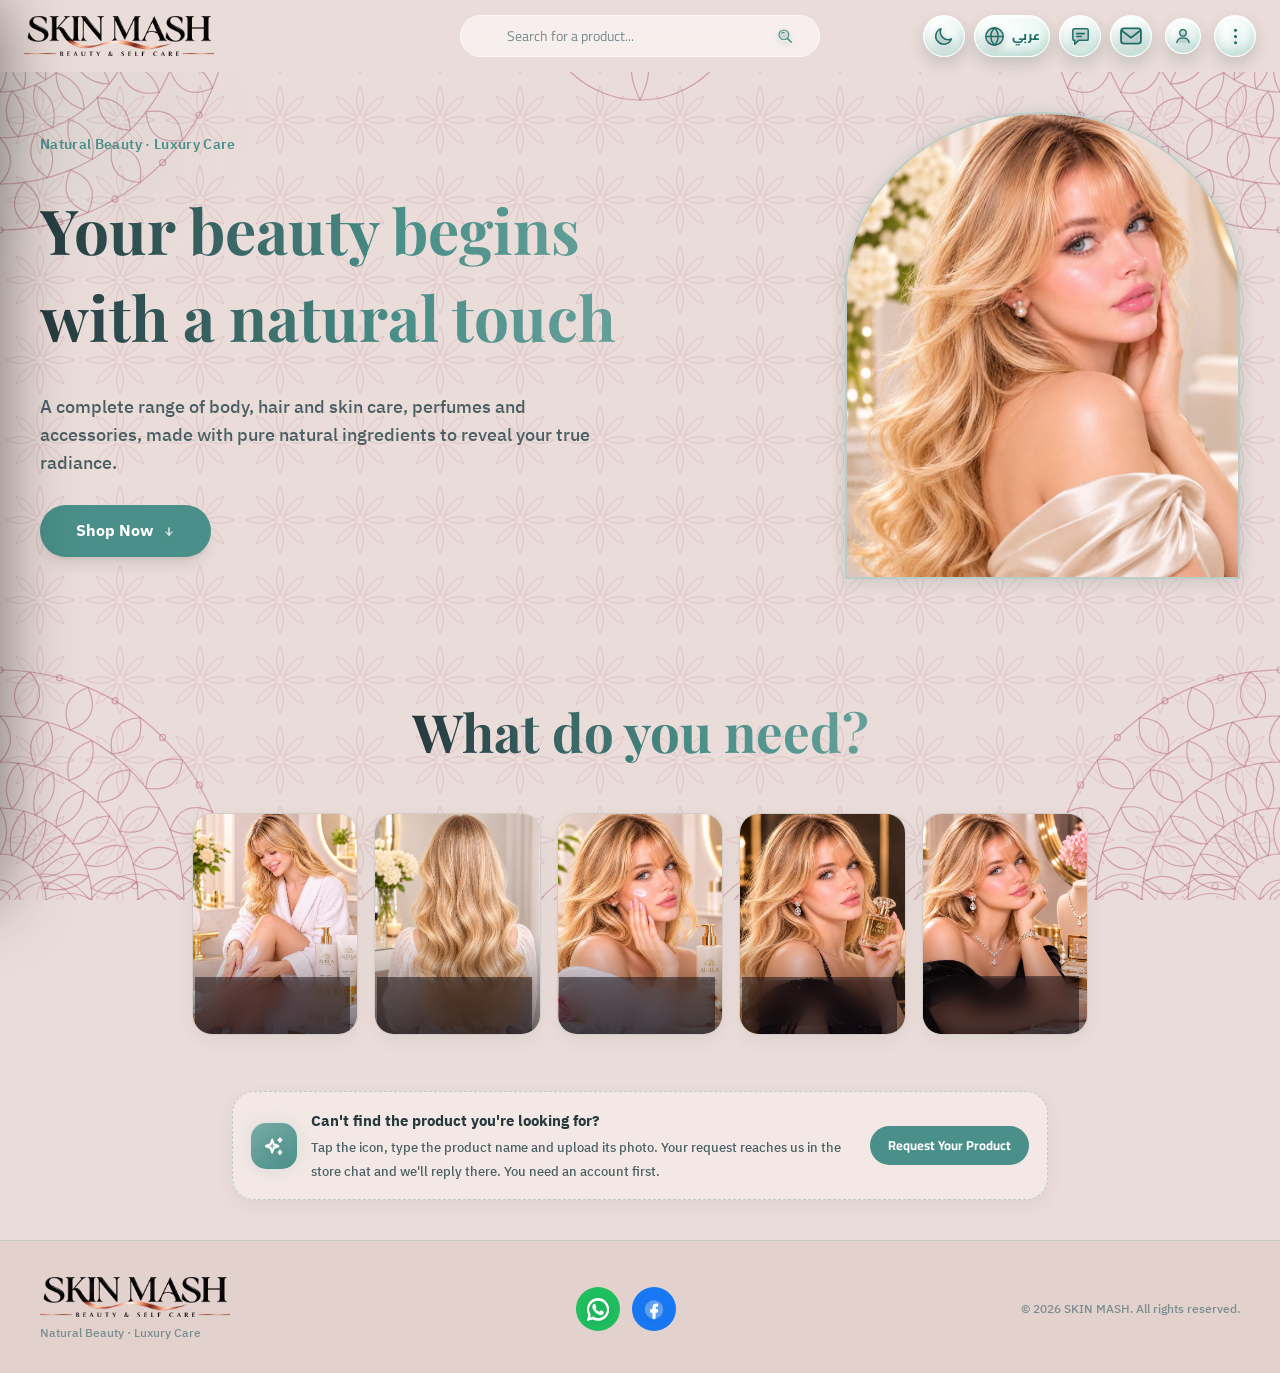
==== commit 33dacbc7: "Add files via upload" ====
--- a/index.html
+++ b/index.html
@@ -7410,10 +7410,20 @@
     if (REC) return;
     if (!navigator.mediaDevices || !window.MediaRecorder) { showToast(en() ? "Voice notes aren't supported on this browser" : "التسجيل الصوتي مش مدعوم في المتصفح ده"); return; }
     var btn = e.currentTarget;
-    navigator.mediaDevices.getUserMedia({ audio: { echoCancellation: false, noiseSuppression: true, autoGainControl: true, sampleRate: 48000, channelCount: 1 } }).then(function (stream) {
+    navigator.mediaDevices.getUserMedia({ audio: { echoCancellation: true, noiseSuppression: true, autoGainControl: true, sampleRate: 48000, channelCount: 1 } }).then(function (stream) {
       if (REC) { stream.getTracks().forEach(function (q) { q.stop(); }); return; }
       var mime = ["audio/webm;codecs=opus", "audio/mp4", "audio/webm"].filter(function (m) { return MediaRecorder.isTypeSupported(m); })[0] || "";
       var recStream = stream, chain = null;
+      try {
+        var AC0 = window.AudioContext || window.webkitAudioContext, cx = new AC0({ sampleRate: 48000 }), sr = cx.createMediaStreamSource(stream), hp = cx.createBiquadFilter();
+        hp.type = "highpass"; hp.frequency.value = 85;
+        var cp = cx.createDynamicsCompressor(); cp.threshold.value = -30; cp.knee.value = 18; cp.ratio.value = 3.5; cp.attack.value = .006; cp.release.value = .28;
+        var mk = cx.createGain(); mk.gain.value = 3.2;
+        var lm = cx.createDynamicsCompressor(); lm.threshold.value = -3; lm.knee.value = 0; lm.ratio.value = 20; lm.attack.value = .002; lm.release.value = .08;
+        var ds = cx.createMediaStreamDestination();
+        sr.connect(hp); hp.connect(cp); cp.connect(mk); mk.connect(lm); lm.connect(ds); cx.resume().catch(function () {});
+        recStream = ds.stream; chain = cx;
+      } catch (e) { recStream = stream; chain = null; }
       var mr = new MediaRecorder(recStream, mime ? { mimeType: mime, audioBitsPerSecond: 96000 } : { audioBitsPerSecond: 96000 }), chunks = [];
       mr.ondataavailable = function (d) { if (d.data && d.data.size) chunks.push(d.data); };
       mr.start();
@@ -7969,10 +7979,6 @@
 html:not(#x) body #cc-rp .cc-rq b{font-size:13px!important;color:#f7a0b3!important}
 html:not(#x) body #cc-rp .cc-rq span{font-size:12.5px!important}
 html:not(#x) body #cc-rp .cc-rpx{background:rgba(120,128,138,.16)!important}</style>
-<style id="sm-fix-layout">
-@media (max-width:639px){#products-grid.is-dense{grid-template-columns:repeat(2,minmax(0,1fr))!important;gap:10px!important}}
-@media (min-width:640px){html:not(.hh-hero) body #hero h1.font-calligraphy{line-height:1.35!important}}
-</style>
 </body>
 </html>
 <script data-sm-scrollbars>
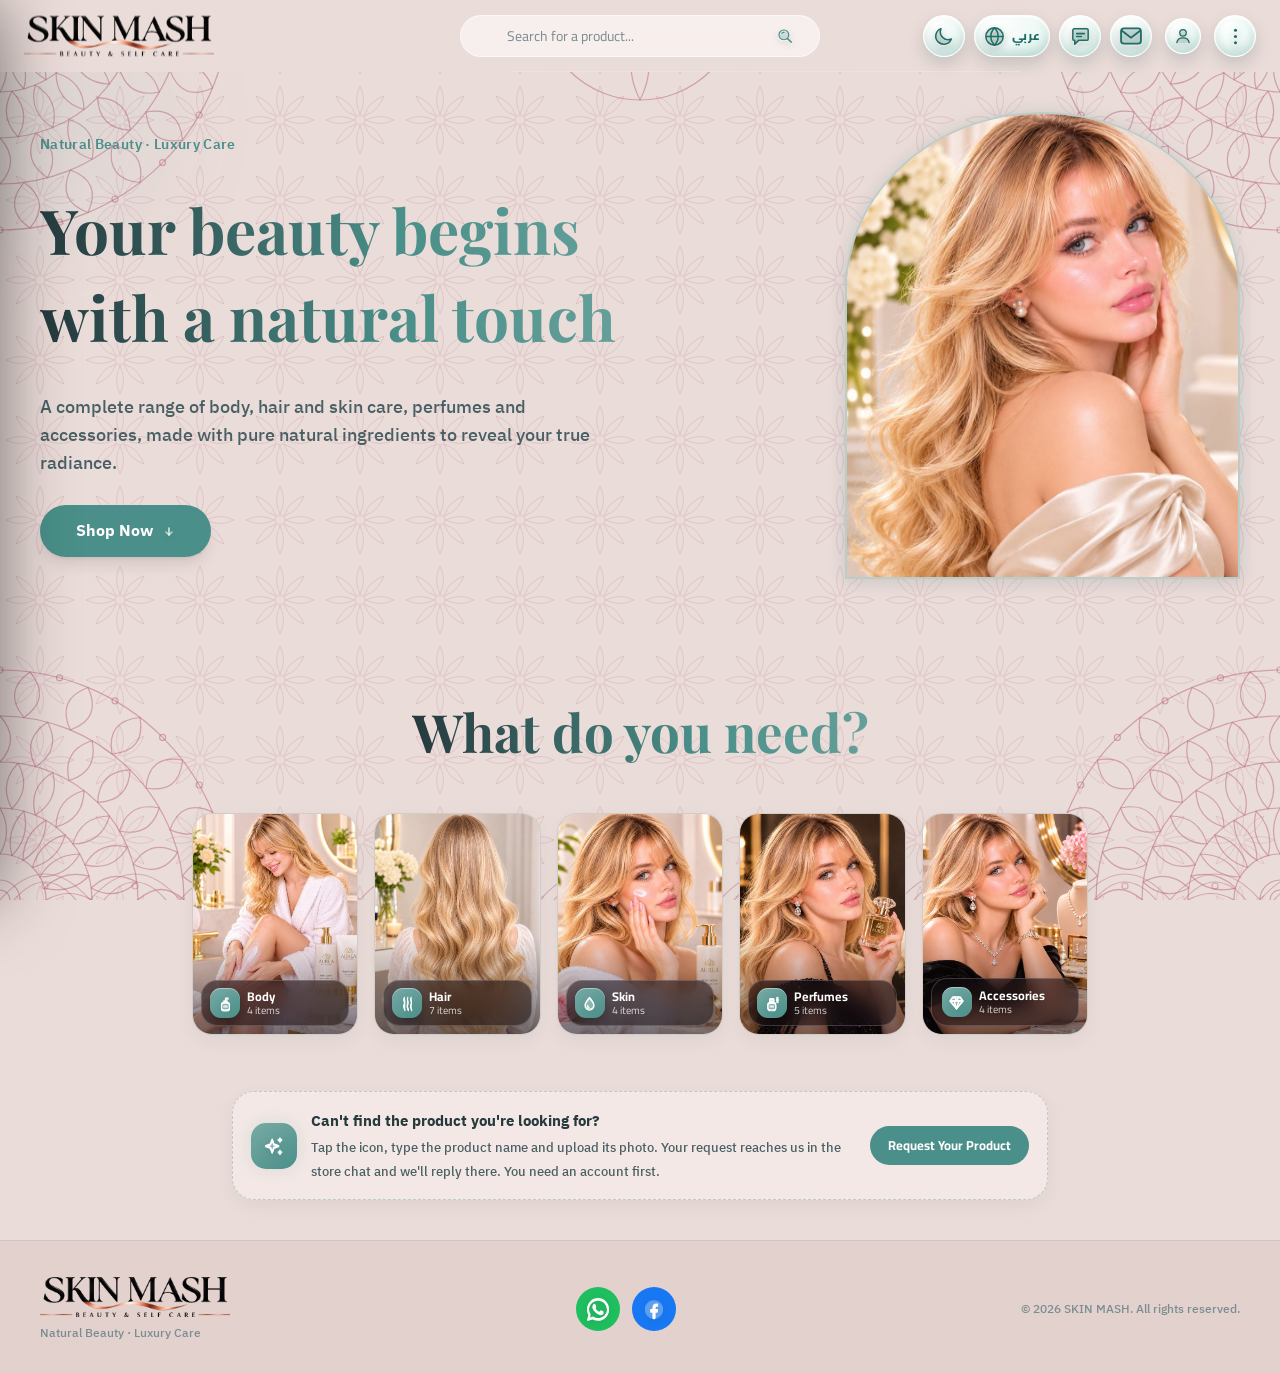
==== commit bcbe4066: "Add files via upload" ====
--- a/index.html
+++ b/index.html
@@ -7410,18 +7410,18 @@
     if (REC) return;
     if (!navigator.mediaDevices || !window.MediaRecorder) { showToast(en() ? "Voice notes aren't supported on this browser" : "التسجيل الصوتي مش مدعوم في المتصفح ده"); return; }
     var btn = e.currentTarget;
-    navigator.mediaDevices.getUserMedia({ audio: { echoCancellation: true, noiseSuppression: true, autoGainControl: true, sampleRate: 48000, channelCount: 1 } }).then(function (stream) {
+    navigator.mediaDevices.getUserMedia({ audio: { echoCancellation: false, noiseSuppression: true, autoGainControl: true, channelCount: 1 } }).then(function (stream) {
       if (REC) { stream.getTracks().forEach(function (q) { q.stop(); }); return; }
       var mime = ["audio/webm;codecs=opus", "audio/mp4", "audio/webm"].filter(function (m) { return MediaRecorder.isTypeSupported(m); })[0] || "";
       var recStream = stream, chain = null;
       try {
-        var AC0 = window.AudioContext || window.webkitAudioContext, cx = new AC0({ sampleRate: 48000 }), sr = cx.createMediaStreamSource(stream), hp = cx.createBiquadFilter();
-        hp.type = "highpass"; hp.frequency.value = 85;
-        var cp = cx.createDynamicsCompressor(); cp.threshold.value = -30; cp.knee.value = 18; cp.ratio.value = 3.5; cp.attack.value = .006; cp.release.value = .28;
-        var mk = cx.createGain(); mk.gain.value = 3.2;
+        var AC0 = window.AudioContext || window.webkitAudioContext, cx = new AC0(), sr = cx.createMediaStreamSource(stream), hp = cx.createBiquadFilter();
+        hp.type = "highpass"; hp.frequency.value = 85; const pk = cx.createBiquadFilter(); pk.type = "peaking"; pk.frequency.value = 3000; pk.Q.value = 0.9; pk.gain.value = 3;
+        var cp = cx.createDynamicsCompressor(); cp.threshold.value = -24; cp.knee.value = 18; cp.ratio.value = 3; cp.attack.value = .006; cp.release.value = .28;
+        var mk = cx.createGain(); mk.gain.value = 1.6;
         var lm = cx.createDynamicsCompressor(); lm.threshold.value = -3; lm.knee.value = 0; lm.ratio.value = 20; lm.attack.value = .002; lm.release.value = .08;
         var ds = cx.createMediaStreamDestination();
-        sr.connect(hp); hp.connect(cp); cp.connect(mk); mk.connect(lm); lm.connect(ds); cx.resume().catch(function () {});
+        sr.connect(hp); hp.connect(pk); pk.connect(cp); cp.connect(mk); mk.connect(lm); lm.connect(ds); cx.resume().catch(function () {});
         recStream = ds.stream; chain = cx;
       } catch (e) { recStream = stream; chain = null; }
       var mr = new MediaRecorder(recStream, mime ? { mimeType: mime, audioBitsPerSecond: 96000 } : { audioBitsPerSecond: 96000 }), chunks = [];
